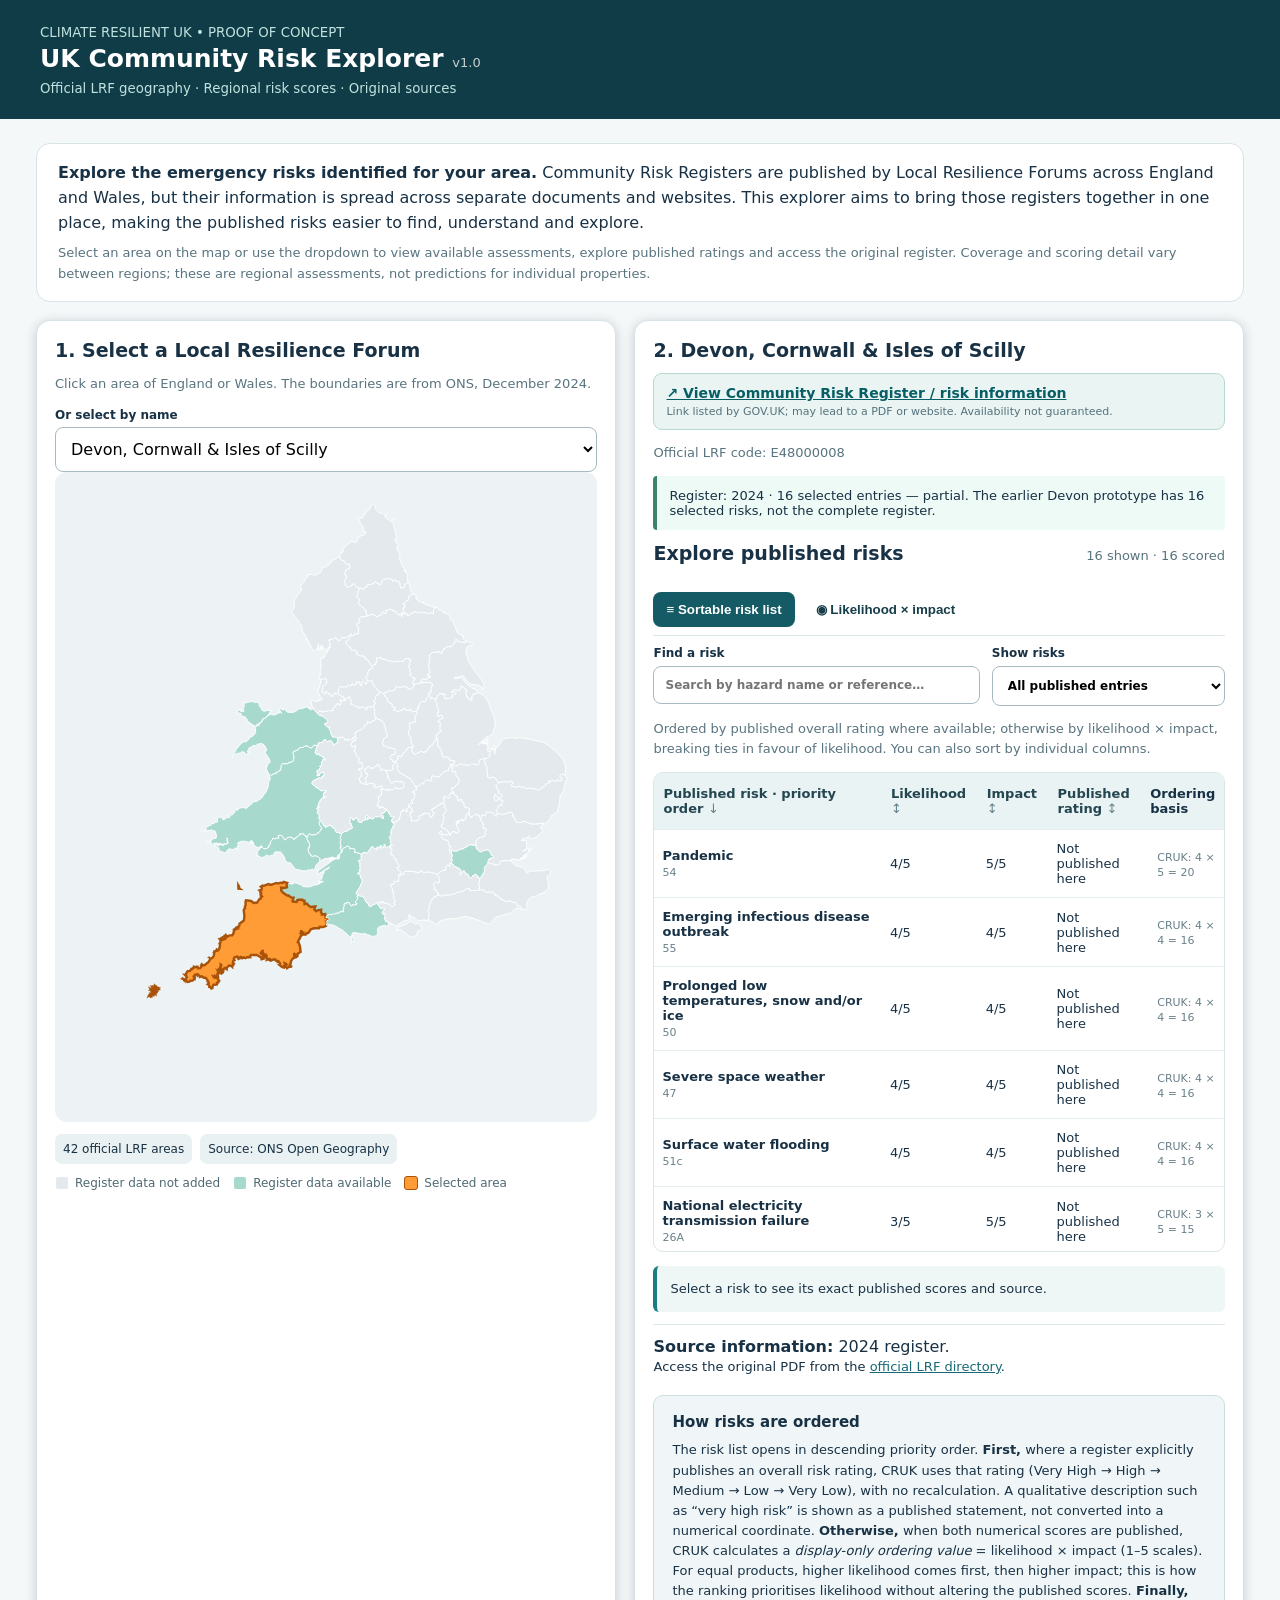
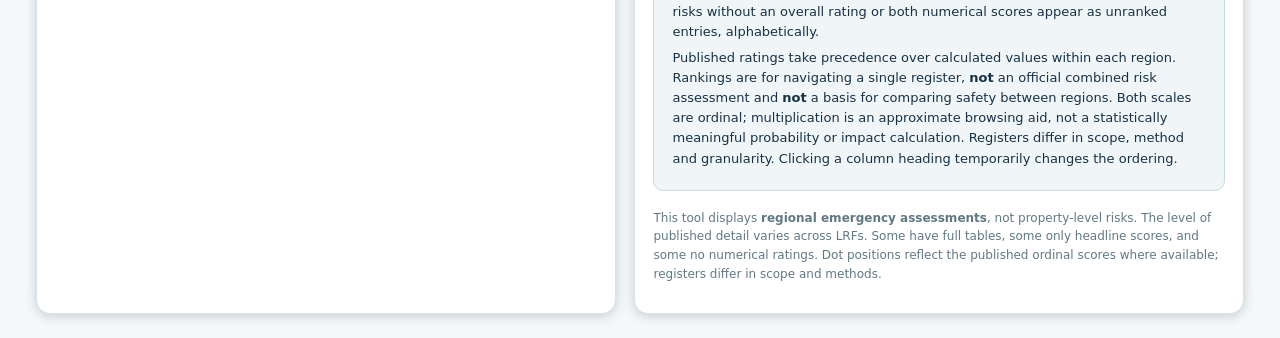
==== index.html @ bd17bd57 "Add files via upload" ====
<!DOCTYPE html><html lang="en"><head><meta charset="utf-8"/><meta name="viewport" content="width=device-width,initial-scale=1"/><title>CRUK | UK Community Risk Explorer</title><style>
:root{font-family:system-ui,-apple-system,Segoe UI,Arial,sans-serif;color:#183145;background:#f5f8f9}*{box-sizing:border-box}body{margin:0}header{background:#103c48;color:white;padding:22px max(20px,calc((100vw - 1200px)/2))}header small{color:#bfe2df}h1{font-size:25px;margin:3px 0 5px}h2{font-size:19px;margin:0 0 12px}p{line-height:1.55}main{max-width:1240px;margin:24px auto;padding:0 16px}.layout{display:grid;grid-template-columns:minmax(320px,1fr) minmax(340px,1.05fr);gap:18px}.card{background:white;border:1px solid #d8e3e7;border-radius:14px;padding:18px;box-shadow:0 2px 12px #1233}.muted{color:#59747f;font-size:13px}.mapwrap{background:#edf3f5;border-radius:12px;overflow:hidden;position:relative}#map{width:100%;height:650px;display:block}.region{fill:#e3e9ec;stroke:#fff;stroke-width:0.9;cursor:pointer;vector-effect:non-scaling-stroke}.region.has-data{fill:#a8d9cd}.region:hover{fill:#8fa9b2}.region.has-data:hover{fill:#70bdae}.region.active,.region.has-data.active{fill:#ff9c35;stroke:#a85309;stroke-width:2.4}#tip{position:absolute;pointer-events:none;display:none;background:#113c48;color:#fff;padding:7px 10px;border-radius:7px;font-size:12px;max-width:220px}.notice{border-left:4px solid #dca35a;background:#fff8ec;padding:12px;margin:12px 0;border-radius:4px;font-size:13px}.good{border-left-color:#39846b;background:#eefaf5}label{display:block;font-size:12px;font-weight:700;margin:14px 0 5px}select,input{width:100%;padding:11px;border:1px solid #a8bac1;border-radius:8px;background:white;font:inherit}button{border:1px solid #91aab2;background:#f2f7f8;color:#173e48;border-radius:7px;padding:8px 11px;cursor:pointer}button:hover{background:#e1eded}.matrix{display:grid;grid-template-columns:20px repeat(5,1fr);gap:4px;margin:16px 0}.cell{height:48px;border:1px solid #eee;border-radius:5px;font-weight:700}.axis{text-align:center;align-self:center;font-size:12px;color:#6d7f86}.risklist{max-height:250px;overflow:auto;border:1px solid #dbe5e8;border-radius:8px}.risk{padding:9px 11px;border-bottom:1px solid #eef2f3;cursor:pointer;font-size:13px}.risk:hover,.risk.selected{background:#eaf5f3}.risk span{float:right;color:#617983}.pill{display:inline-block;background:#e2eceb;padding:5px 8px;border-radius:12px;font-size:11px}.foot{margin-top:18px;font-size:12px;color:#617983}.links a{color:#176977;overflow-wrap:anywhere}.stats{display:flex;gap:8px;flex-wrap:wrap;margin:12px 0}.stats span{background:#e9f1f2;padding:8px;border-radius:7px;font-size:12px}@media(max-width:800px){.layout{grid-template-columns:1fr}#map{height:500px}} .risk small{display:block;color:#6b7f86;margin-top:3px}.sourcewarn{color:#6f4e17}.tabmsg{font-size:13px;line-height:1.5}.smalllink{font-size:13px} .sourcebox{margin-top:12px;border-top:1px solid #dde7ea;padding-top:12px}.register-link{padding:11px 12px;margin:10px 0;background:#eaf5f3;border:1px solid #b7d8d1;border-radius:9px;font-size:14px}.register-link a{font-weight:750;color:#075e64;overflow-wrap:anywhere}.register-link small{display:block;color:#55717c;margin-top:4px;font-size:11px}.matrix-frame{display:flex;gap:7px;align-items:stretch}.matrix-inner{flex:1;min-width:0}.matrix-inner .matrix{margin:5px 0 0}.y-axis-label{writing-mode:vertical-rl;transform:rotate(180deg);display:flex;align-items:center;justify-content:center;gap:8px;font-size:14px;font-weight:800;color:#155768;letter-spacing:.1px}.x-axis-label{text-align:center;font-size:15px;font-weight:800;color:#155768;margin:12px 0 19px}.x-axis-label span{margin-right:6px}@media(max-width:460px){.y-axis-label{font-size:12px}.x-axis-label{font-size:13px}.matrix{gap:3px}.cell{height:41px}} 
/* v0.5: plain-English, direct labelled dot plot */
.scatter{display:grid;grid-template-columns:26px repeat(5,minmax(0,1fr));gap:0;margin:16px 0 3px;overflow:visible}
.scatter-y{color:#546b75;font-size:13px;font-weight:750;text-align:center;border-bottom:1px solid #e0e9ed;display:flex;align-items:flex-start;justify-content:center;padding-top:9px}
.scatter-cell{border-bottom:1px solid #e0e9ed;border-left:1px dashed #d8e3e6;padding:8px 6px;min-height:62px;min-width:0}
.scatter-point{border:0;padding:4px 3px;background:transparent!important;display:flex;align-items:flex-start;text-align:left;gap:5px;cursor:pointer;width:100%;color:#203943;border-radius:4px;font-size:11px;line-height:1.25;overflow-wrap:anywhere}
.scatter-point:hover,.scatter-point.selected{background:#dff1ee!important;color:#0c5858}
.scatter-dot{background:#087c82;flex:0 0 8px;width:8px;height:8px;border-radius:50%;margin-top:3px}
.scatter-point span:last-child{min-width:0}
.scatter-x{font-weight:700;font-size:12px;text-align:center;padding-top:10px;color:#546b75}
.scatter-note{font-size:12px;color:#59747f;margin:7px 0 13px}
@media(max-width:650px){.scatter-cell{padding:5px 2px}.scatter-point{font-size:9px;gap:3px}.scatter-dot{flex-basis:6px;width:6px;height:6px}.scatter{grid-template-columns:18px repeat(5,minmax(0,1fr))}}

/* v0.6: clear list and grouped exact-coordinate scatter */
.risk-heading{display:flex;justify-content:space-between;gap:10px;align-items:baseline;flex-wrap:wrap}
.view-tabs{display:flex;gap:8px;margin:16px 0 10px;border-bottom:1px solid #dbe5e8;padding-bottom:8px}.view-tab{border:0;background:transparent;font-weight:700;border-radius:8px;padding:10px 13px}.view-tab.active{background:#145b66;color:white}.view-tab:focus-visible,.risk-table button:focus-visible,.cluster-item:focus-visible{outline:3px solid #e59e52;outline-offset:2px}
.filterbar{display:grid;grid-template-columns:1.4fr 1fr;gap:12px;margin-bottom:12px}.filterbar label{margin:0}.filterbar input,.filterbar select{margin-top:6px}
.tablewrap{border:1px solid #dbe5e8;border-radius:10px;max-height:480px;overflow:auto}.risk-table{width:100%;border-collapse:collapse;font-size:13px}.risk-table th{position:sticky;top:0;background:#eaf3f4;z-index:2;text-align:left}.risk-table th button{background:none;border:0;font:inherit;font-weight:750;text-align:left;width:100%;padding:12px 8px;color:#234650}.risk-table td{border-top:1px solid #e6edef;padding:11px 8px;vertical-align:middle}.risk-table tr{cursor:pointer}.risk-table tbody tr:hover,.risk-table tbody tr.selected{background:#e6f4f0}.risk-table td:first-child{font-weight:650;min-width:190px}.sortarrow{font-weight:normal;color:#66838b}.tiny{font-size:11px;color:#698089;font-weight:normal;margin-top:3px}.emptyview{padding:24px;color:#59747f}
.plot-layout{display:grid;grid-template-columns:minmax(0,1.35fr) minmax(170px,1fr);gap:15px;align-items:start}.plot-shell{border:1px solid #e2eaed;border-radius:12px;padding:10px 8px 12px;min-width:0}.plot-y{font-size:13px;font-weight:800;padding-left:7px}.plot-x{text-align:center;font-size:13px;font-weight:800}.plot-shell svg{display:block;width:100%;height:auto;max-height:440px}.plot-side{border:1px solid #dce8eb;border-radius:10px;padding:12px;background:#f7fafb;min-height:160px}.plot-side h3{font-size:15px;margin:0 0 6px}.cluster-list{display:flex;flex-direction:column;gap:5px;max-height:350px;overflow:auto}.cluster-item{background:white;text-align:left;border:1px solid #d9e6e9;padding:9px;border-radius:7px;font-size:12px}.cluster-item.selected{border:2px solid #138178;background:#e4f3ed}.plot-marker{cursor:pointer}.plot-marker circle{fill:#176e81;stroke:white;stroke-width:2}.plot-marker:hover circle,.plot-marker.selected circle{fill:#c37435;stroke:#173c48;stroke-width:3}.plot-marker text{pointer-events:none;fill:white;font-size:12px;font-weight:800;text-anchor:middle;dominant-baseline:central}.detail-card{margin-top:14px;padding:13px;border-left:4px solid #1b7d81;background:#eef7f5;border-radius:6px;line-height:1.55;font-size:13px}.detail-card strong{font-size:15px}.detail-card .meta{color:#47666b;font-size:12px;margin-top:5px}
@media(max-width:760px){.plot-layout{grid-template-columns:1fr}.filterbar{grid-template-columns:1fr}.risk-table{font-size:12px}.risk-table td{padding:9px 5px}.risk-table th button{padding:9px 5px}.risk-table td:first-child{min-width:145px}}
.intro{background:white;border:1px solid #d8e3e7;border-radius:14px;padding:17px 21px;margin-bottom:18px}.intro p{margin:0 0 8px}.intro p:last-child{margin-bottom:0}.map-legend{display:flex;gap:13px;flex-wrap:wrap;margin-top:9px;font-size:12px;color:#4f6973}.map-legend span{display:inline-flex;align-items:center;gap:6px}.legend-chip{width:14px;height:14px;border:1px solid #fff;border-radius:3px;display:inline-block}.legend-chip.pending{background:#e3e9ec}.legend-chip.available{background:#a8d9cd}.legend-chip.chosen{background:#ff9c35;border-color:#a85309}.method-note{margin-top:20px;background:#f0f6f7;border:1px solid #cadcde;border-radius:10px;padding:15px 18px;font-size:13px;line-height:1.55}.method-note h3{margin:0 0 6px;font-size:15px}.method-note p{margin:6px 0}</style></head><body>
<header><small>CLIMATE RESILIENT UK • PROOF OF CONCEPT</small><h1>UK Community Risk Explorer <span style="font-size:13px;font-weight:400;opacity:.75">v1.0</span></h1><small>Official LRF geography · Regional risk scores · Original sources</small></header>
<main><section class="intro" aria-label="About this explorer"><p><strong>Explore the emergency risks identified for your area.</strong> Community Risk Registers are published by Local Resilience Forums across England and Wales, but their information is spread across separate documents and websites. This explorer aims to bring those registers together in one place, making the published risks easier to find, understand and explore.</p><p class="muted">Select an area on the map or use the dropdown to view available assessments, explore published ratings and access the original register. Coverage and scoring detail vary between regions; these are regional assessments, not predictions for individual properties.</p></section><div class="layout"><section class="card"><h2>1. Select a Local Resilience Forum</h2><p class="muted">Click an area of England or Wales. The boundaries are from ONS, December 2024.</p><label for="region">Or select by name</label><select id="region"></select><div class="mapwrap"><svg id="map" viewBox="0 0 600 880" role="img" aria-label="Interactive map of England and Wales Local Resilience Forum areas"></svg><div id="tip"></div></div><div class="stats"><span id="count"></span><span>Source: ONS Open Geography</span></div><div class="map-legend"><span><i class="legend-chip pending"></i>Register data not added</span><span><i class="legend-chip available"></i>Register data available</span><span><i class="legend-chip chosen"></i>Selected area</span></div></section><section class="card"><h2 id="name">2. Explore the risk register</h2><div id="registerLink" class="register-link"></div><p id="code" class="muted"></p><div id="notice" class="notice"></div><div id="riskArea">
<div class="risk-heading"><h2>Explore published risks</h2><div id="summary" class="muted"></div></div>
<div class="view-tabs" role="tablist" aria-label="Choose risk view"><button id="listTab" class="view-tab active" role="tab" aria-selected="true">≡ Sortable risk list</button><button id="plotTab" class="view-tab" role="tab" aria-selected="false">◉ Likelihood × impact</button></div>
<div class="filterbar"><label for="riskSearch">Find a risk<input id="riskSearch" type="search" placeholder="Search by hazard name or reference…"></label><label for="riskFilter">Show risks<select id="riskFilter"><option value="all">All published entries</option><option value="scored">Numerically scored only</option><option value="unscored">Not numerically scored</option></select></label></div>
<div id="listView" role="tabpanel"><p class="muted">Ordered by published overall rating where available; otherwise by likelihood × impact, breaking ties in favour of likelihood. You can also sort by individual columns.</p><div class="tablewrap"><table class="risk-table"><thead><tr><th><button data-sort="priority">Published risk · priority order <span class="sortarrow">↕</span></button></th><th><button data-sort="likelihood">Likelihood <span class="sortarrow">↕</span></button></th><th><button data-sort="impact">Impact <span class="sortarrow">↕</span></button></th><th><button data-sort="rating">Published rating <span class="sortarrow">↕</span></button></th><th>Ordering basis</th></tr></thead><tbody id="riskRows"></tbody></table></div></div>
<div id="plotView" role="tabpanel" hidden><p class="muted">Each marker sits on its <strong>published</strong> likelihood and impact coordinates. A number inside a marker means several risks share the same scores. Click a marker to see their names.</p><div class="plot-layout"><div class="plot-shell"><div class="plot-y">↑ More impactful</div><svg id="riskPlot" viewBox="0 0 480 420" role="img" aria-label="Risk plot, likelihood increasing right and impact increasing up"></svg><div class="plot-x">More likely →</div></div><div class="plot-side"><h3 id="clusterTitle">Risks at this position</h3><p id="clusterHint" class="muted">Select a marker on the plot to see the risks scored at that position.</p><div id="clusterRisks" class="cluster-list"></div></div></div></div>
<div id="detail" class="detail-card" aria-live="polite">Select a risk to see its exact published scores and source.</div>
</div><div class="links" id="sources"></div><section class="method-note" aria-labelledby="rankmethod"><h3 id="rankmethod">How risks are ordered</h3><p>The risk list opens in descending priority order. <strong>First,</strong> where a register explicitly publishes an overall risk rating, CRUK uses that rating (Very High → High → Medium → Low → Very Low), with no recalculation. A qualitative description such as “very high risk” is shown as a published statement, not converted into a numerical coordinate. <strong>Otherwise,</strong> when both numerical scores are published, CRUK calculates a <em>display-only ordering value</em> = likelihood × impact (1–5 scales). For equal products, higher likelihood comes first, then higher impact; this is how the ranking prioritises likelihood without altering the published scores. <strong>Finally,</strong> risks without an overall rating or both numerical scores appear as unranked entries, alphabetically.</p><p>Published ratings take precedence over calculated values within each region. Rankings are for navigating a single register, <strong>not</strong> an official combined risk assessment and <strong>not</strong> a basis for comparing safety between regions. Both scales are ordinal; multiplication is an approximate browsing aid, not a statistically meaningful probability or impact calculation. Registers differ in scope, method and granularity. Clicking a column heading temporarily changes the ordering.</p></section>
<p class="foot">This tool displays <strong>regional emergency assessments</strong>, not property-level risks. The level of published detail varies across LRFs. Some have full tables, some only headline scores, and some no numerical ratings. Dot positions reflect the published ordinal scores where available; registers differ in scope and methods.</p></section></div></main>
<script>
const FEATURES=[{"code":"E48000001","name":"Avon & Somerset","geometry":{"type":"Polygon","coordinates":[[[-2.54081319713281,51.6823970962226],[-2.48964630141277,51.6639645095007],[-2.49067532485481,51.6448339830528],[-2.44298607534301,51.6524866246724],[-2.38577199595766,51.639815188173],[-2.40047490634886,51.6351434801944],[-2.38890966915367,51.6275403736507],[-2.39465737965729,51.5973688231193],[-2.36564150390742,51.603741118934],[-2.33106255956941,51.591602189699],[-2.29439006004352,51.5947958404814],[-2.28274577923905,51.5785165611065],[-2.26028641253826,51.5698801480534],[-2.26841140596192,51.5496955435553],[-2.25582265063991,51.5220733089034],[-2.32427608910811,51.4975166005356],[-2.29046578148789,51.4866510030916],[-2.29574294629382,51.458590038425],[-2.28509443323933,51.457884865453],[-2.29535024778849,51.4262523417697],[-2.27853647762857,51.415755839631],[-2.29080374096335,51.4057164977673],[-2.28191115864131,51.3972104102944],[-2.29670873229616,51.3948461922819],[-2.29026067263951,51.3725956710009],[-2.34433841756594,51.3455637219807],[-2.29794284572074,51.3431921414442],[-2.30024212303382,51.3323116100939],[-2.27493751796668,51.3250345839523],[-2.27195450640093,51.3142540530138],[-2.28513666260929,51.3094530998551],[-2.27682854944666,51.3040489298934],[-2.28068002440096,51.2934629269795],[-2.25349723752292,51.2898347400343],[-2.24534123488723,51.2538761361828],[-2.29846468216909,51.1753224433337],[-2.34586192692829,51.1333624818332],[-2.34453924740452,51.1246781592988],[-2.36493500475167,51.1178182373387],[-2.36086958335645,51.0990175000391],[-2.32586314227273,51.0796783386233],[-2.34998725978621,51.0688819930746],[-2.32963780552734,51.0421648172387],[-2.38175580426671,51.0019465152671],[-2.37692092962676,50.9907648121342],[-2.35489702801029,50.9908805150929],[-2.34391373777614,50.9847698058152],[-2.34455653686763,50.9788293020014],[-2.41492761933618,50.9605834373784],[-2.42799147535897,50.9713867566727],[-2.4471777663599,50.9678502218697],[-2.44286746193651,50.9596600849719],[-2.45620376827821,50.949343882166],[-2.49034524922401,50.972772405707],[-2.50234661127076,50.9938363577523],[-2.54743511832829,50.999541686375],[-2.54542343612897,50.9850805001359],[-2.55620702557173,50.9795351566586],[-2.5746303684989,50.9866936804358],[-2.6033871710982,50.9763444685398],[-2.59820027247584,50.9485744868514],[-2.61609375160151,50.9405812720219],[-2.60404000220076,50.9267247015292],[-2.62408763150089,50.9077491395875],[-2.60954134221856,50.8915262925642],[-2.61553187683303,50.8818991360322],[-2.66066607869173,50.8871431755986],[-2.71441140072303,50.8711611425103],[-2.71452438087078,50.8639393747871],[-2.75751174276903,50.8668891707782],[-2.79229423668103,50.8528182451434],[-2.81142509401011,50.8634098179933],[-2.82884896233592,50.8487386675088],[-2.88913318145445,50.8500325296582],[-2.94167534121695,50.8358905386756],[-2.9538802796115,50.820853802924],[-2.96982908150892,50.8341996682611],[-2.97363168996566,50.855759443923],[-3.03680608618723,50.851065172005],[-3.03263151653362,50.8616392382458],[-3.05498743545546,50.8744870090465],[-3.05258258350788,50.9086129121055],[-3.12634080218261,50.9017199603079],[-3.14794394647587,50.8917525785554],[-3.18797477023266,50.9103799323263],[-3.1664788965881,50.9477134835514],[-3.25483048358088,50.941845748744],[-3.29384739259865,50.9551387039269],[-3.3336699633033,50.9827882860689],[-3.37866358603564,50.9775085056912],[-3.38048774397398,51.0184858597692],[-3.41417405059937,51.0197027041855],[-3.42130388849576,51.0307781797596],[-3.50426136251134,51.030179275447],[-3.52045780685949,51.0258953360323],[-3.51888138570953,51.0147955189713],[-3.53504945700713,51.0033472644127],[-3.60962214804726,51.0079202015602],[-3.61470093632614,51.0155497343001],[-3.59447111942891,51.0551947230772],[-3.64670925190031,51.0580591620277],[-3.69246375831133,51.08056544087],[-3.71994749264963,51.0808206521958],[-3.80428873272582,51.1156852813333],[-3.83449124892582,51.1383810127642],[-3.83917542483951,51.1769230984561],[-3.78630346639544,51.171926921259],[-3.72498387980715,51.1795920620775],[-3.73320126956949,51.2227250747861],[-3.71972203598789,51.233743509389],[-3.62182430763038,51.2170707633745],[-3.57864427075926,51.2323633943483],[-3.54383838079767,51.2333562418986],[-3.46738809366673,51.2117920943782],[-3.45379309264636,51.216196894954],[-3.40481830413703,51.1877289794591],[-3.27971943785222,51.1835500764804],[-3.19795741870961,51.2046672524471],[-3.10742823464669,51.2150106427597],[-3.03680290807783,51.2451080971246],[-3.09750210682705,51.2288865500924],[-3.05969440902707,51.2487843632119],[-3.10563316083089,51.2436632676588],[-3.10327522296505,51.2450593894539],[-3.05475975480044,51.2500629465715],[-3.0272915462718,51.2503671909272],[-3.02924454007093,51.2511720734549],[-3.00508537807498,51.2423289532402],[-3.02924081922591,51.2533679364503],[-3.1031831142688,51.2515841055187],[-3.03932230114071,51.2823361297178],[-3.02742101087833,51.3230607736283],[-3.03932996105949,51.3300505733646],[-3.02174415595656,51.328968024117],[-2.99902002322006,51.3624601857529],[-2.99317739191461,51.3596287275375],[-2.98398522666185,51.388412392939],[-2.91476291930707,51.4008989796114],[-2.88797552203131,51.4278827043713],[-3.10743801850797,51.3416243988121],[-3.10362070536116,51.3385275130833],[-3.11533785081796,51.3396350995701],[-3.10744237479053,51.3416234584536],[-3.11782412623722,51.3750882193146],[-2.78142917611022,51.5252840625703],[-2.70194565517219,51.5228326058059],[-2.69132835021853,51.548233314131],[-2.6978650463396,51.5442248192566],[-2.70079010714599,51.5445445935708],[-2.70176124113914,51.5462741986011],[-2.67904486724478,51.5600256999628],[-2.70155936951297,51.5589447322069],[-2.69268694926718,51.5712262462978],[-2.70795152552104,51.5745818379779],[-2.6462333166135,51.6034450220278],[-2.6388912867391,51.61165922973],[-2.6458043672509,51.626378211896],[-2.61700915249418,51.6557299434116],[-2.57434611745968,51.6637451227568],[-2.54081319713281,51.6823970962226]]]}},{"code":"E48000002","name":"Bedfordshire","geometry":{"type":"Polygon","coordinates":[[[-0.519829880170178,52.3176925671775],[-0.433516070195017,52.3118751802154],[-0.435761112192004,52.2966568791838],[-0.421767439464139,52.2849474975919],[-0.375009968281875,52.2804693774587],[-0.372175068758848,52.2734998522037],[-0.382341197020937,52.27112565563],[-0.374375681124288,52.232998287561],[-0.341010840873401,52.2306474928648],[-0.34346885979841,52.2418744200723],[-0.334493652011644,52.2429205803286],[-0.285693744441477,52.2374014679925],[-0.299513767510345,52.2203297847354],[-0.296267726158592,52.2104823923657],[-0.261845188172905,52.2098669202172],[-0.240723002820836,52.1901931428209],[-0.26069408798734,52.1764014209368],[-0.2166619212819,52.1587665247063],[-0.234804043652189,52.1447267573934],[-0.150513430770291,52.1436194899275],[-0.14398550393289,52.1177420599242],[-0.149536762596395,52.0898727662568],[-0.172540383850461,52.0602232672104],[-0.194982619305265,52.0624150804419],[-0.219493434451981,52.0367412582338],[-0.201256006066088,52.0098246876381],[-0.244078670645728,51.9990232883888],[-0.260255094968933,51.9797048186911],[-0.27390055373757,51.9812095337396],[-0.283893437171196,52.001820266222],[-0.30000417064842,52.0007554989309],[-0.295329609453011,51.9954098905604],[-0.312233444953791,51.9819325790177],[-0.3672962650547,51.9837494445709],[-0.349162310385306,51.963740784877],[-0.372777416440104,51.9479757190704],[-0.382912026325528,51.9514137075356],[-0.380686423367772,51.9794323172539],[-0.399439484751453,51.9676713987573],[-0.405647618919527,51.9324661762243],[-0.388620718878982,51.9250970917446],[-0.377489882291102,51.8984330955628],[-0.349836724804763,51.8786756726462],[-0.355215468925776,51.8672554150783],[-0.342038350095036,51.8466408946785],[-0.363307665681262,51.8421047405047],[-0.374054814725538,51.8291946889715],[-0.421500810100557,51.8502052251338],[-0.469683314908622,51.855898434419],[-0.47829846763004,51.8531365016758],[-0.471195676810699,51.8454678688016],[-0.501818268966651,51.8367948216486],[-0.511192917001904,51.82589360945],[-0.502282758285977,51.8154586931751],[-0.519728847877412,51.8050953611133],[-0.543179757873722,51.8154635163196],[-0.553613859712542,51.8267529272763],[-0.537619262375032,51.8314728021354],[-0.583563578497735,51.8703238397593],[-0.702156753865155,51.9091191125534],[-0.682288535826066,51.9427627094442],[-0.670493797974003,51.9436203485085],[-0.672076196587977,51.9559102664276],[-0.645680806107934,51.9722283103994],[-0.661689665376442,51.9997363844313],[-0.643460193916601,52.0109005916404],[-0.650960161931678,52.0185469830642],[-0.640329250663556,52.0236607940192],[-0.643047384421451,52.0372494375455],[-0.66897597717708,52.0487168398621],[-0.591810331121503,52.110691887186],[-0.607249381411581,52.1338687508704],[-0.635451654776416,52.1392536199736],[-0.640765866741152,52.1528176271751],[-0.630687617590423,52.1550241210245],[-0.627446652788111,52.1815454674071],[-0.668756729853352,52.1975137294927],[-0.63733162156624,52.2273176308065],[-0.653655470981071,52.2682893062583],[-0.603337324956545,52.2788024372895],[-0.565693055132987,52.2534682255308],[-0.541971909036615,52.2560727476437],[-0.531190184929433,52.2704024294568],[-0.541969414284238,52.289942445996],[-0.514051195755829,52.3146970752555],[-0.519829880170178,52.3176925671775]]]}},{"code":"E48000003","name":"Cambridgeshire and Peterborough","geometry":{"type":"Polygon","coordinates":[[[0.171626068420179,52.7380317015671],[0.153570700388405,52.6822231824815],[0.184716621631441,52.6778946654604],[0.18384177886579,52.6556620728782],[0.16992534130976,52.6504354929245],[0.219064834307513,52.6219805201084],[0.191599589117174,52.6015168565558],[0.199622325583486,52.5826580161236],[0.218426481022836,52.572443064814],[0.205699690782256,52.5656622957583],[0.217230675310393,52.5604815443468],[0.204732303268133,52.5546669960533],[0.214613318400706,52.549117801569],[0.203827914065556,52.5454044268561],[0.213130504296682,52.5381577137314],[0.205847680791922,52.5338580244069],[0.230591211600485,52.527909943084],[0.206123341125585,52.5196351206314],[0.246007354494561,52.4999383321961],[0.309360655162502,52.5136222727616],[0.367062169051718,52.5011737846265],[0.380706411169306,52.4795394578116],[0.428529094955595,52.4546526137199],[0.425313414692045,52.4303272432038],[0.374777423612123,52.4097288643797],[0.407617046340143,52.3615737969334],[0.442570138660837,52.3488134391469],[0.424188661743469,52.3292291294186],[0.431376631558306,52.315825429636],[0.457617975720841,52.3162509313309],[0.504739187687191,52.2861912061766],[0.498852649660747,52.2730145394587],[0.424198050649824,52.2558764310225],[0.382723057789948,52.2932662503857],[0.358892384018672,52.2975239008586],[0.355241041288966,52.2793362539126],[0.339943777893116,52.2677478531284],[0.360955086815676,52.2493481618905],[0.342684099441605,52.2423433452495],[0.371248919207141,52.2265901694376],[0.421335031399158,52.2396913201039],[0.414517804147287,52.2478611370065],[0.42696480396438,52.2536027671157],[0.481765520426287,52.2323758975213],[0.494890700539826,52.2392880539741],[0.514484042486228,52.2267794075271],[0.51282087575082,52.2136889306465],[0.503017555584938,52.2070304979567],[0.491332842084376,52.1651020314098],[0.452244935675451,52.1732020216015],[0.435915802809098,52.1594950929118],[0.417276418385201,52.1593066833021],[0.417486382150141,52.1331624284228],[0.389589786598814,52.1174705808696],[0.381803808187178,52.1027012934274],[0.394996785207166,52.0959681287178],[0.39085001303949,52.088483190029],[0.407102699339556,52.0707667510309],[0.379612827815692,52.0495627138227],[0.389478577566955,52.0363397339354],[0.345932855516239,52.0497014236188],[0.32467398462829,52.0727832865237],[0.286431681080009,52.0902499148384],[0.251623252757855,52.076770953667],[0.235208003627414,52.0890000494769],[0.203459400262098,52.0926741544765],[0.183194362384494,52.0731834544936],[0.189922071971941,52.0602013954013],[0.166396143400974,52.0481907792676],[0.128135198304803,52.0473225707854],[0.119077515908339,52.0599625867341],[0.105736213487718,52.060261106198],[0.080037791251046,52.0079215659635],[0.059364197126084,52.0140865355141],[0.040306384829794,52.053327290887],[0.003499048112275,52.0499159967257],[-0.019635196010369,52.0635862665359],[-0.126567501937775,52.02092187507],[-0.122338660710822,52.0296361145245],[-0.133729866748337,52.0462328518227],[-0.155223698265626,52.053295621298],[-0.144462739636375,52.1382217991082],[-0.234804043652189,52.1447267573934],[-0.2166619212819,52.1587665247063],[-0.26069408798734,52.1764014209368],[-0.240723002820836,52.1901931428209],[-0.261845188172905,52.2098669202172],[-0.296267726158592,52.2104823923657],[-0.299513767510345,52.2203297847354],[-0.285693744441477,52.2374014679925],[-0.334493652011644,52.2429205803286],[-0.34346885979841,52.2418744200723],[-0.341010840873401,52.2306474928648],[-0.374375681124288,52.232998287561],[-0.382341197020937,52.27112565563],[-0.372175068758848,52.2734998522037],[-0.375009968281875,52.2804693774587],[-0.421767439464139,52.2849474975919],[-0.435761112192004,52.2966568791838],[-0.436088655177378,52.3144708450816],[-0.465365756545097,52.3229532803249],[-0.466656737619639,52.3389275754879],[-0.483264192761938,52.3409032965452],[-0.477682425550585,52.3489199908052],[-0.498699838187518,52.3600958379159],[-0.488518815845791,52.3740235410232],[-0.494196332856475,52.3812033043001],[-0.443761325863617,52.3838572260705],[-0.415936175780047,52.4038048871222],[-0.417072832141305,52.4115991100394],[-0.362408041008102,52.4335312771171],[-0.371864735205449,52.4370595626874],[-0.341590492473876,52.4669426264393],[-0.359404306001708,52.4898300882408],[-0.354345203263394,52.506495071408],[-0.413602640818525,52.5256796127912],[-0.401283297186851,52.5386846816118],[-0.419593787330186,52.5589619541331],[-0.407290921113568,52.5640548539069],[-0.415381402678347,52.5787426388379],[-0.478814868225147,52.5736451461549],[-0.497651443767072,52.5868509757882],[-0.470961263649924,52.6179533103126],[-0.494688679013636,52.6402652600307],[-0.452832300952799,52.6542749147338],[-0.405694618313302,52.6480559470603],[-0.350076984266874,52.6616700383308],[-0.334985138827247,52.6748706346723],[-0.289240338532188,52.670276187598],[-0.260628419607621,52.6514134400108],[-0.206037616936727,52.6680733115502],[-0.192867813968712,52.6524385101436],[-0.180020104975691,52.6605611576378],[-0.14106199482318,52.6515074238731],[-0.102195958212229,52.6722061944761],[-0.087752503198597,52.6667860917744],[-0.063713814376574,52.6752330937121],[-0.031270683265058,52.6615327430761],[0.02105944954544,52.6647842476065],[0.048848482208305,52.6817708037533],[0.044149475987283,52.7143823487219],[0.063361872198951,52.7272720725937],[0.08901169539881,52.7236301650923],[0.132975309366633,52.7393044762982],[0.171626068420179,52.7380317015671]]]}},{"code":"E48000004","name":"Cheshire","geometry":{"type":"Polygon","coordinates":[[[-2.49407063634106,53.4801046441562],[-2.47820982725998,53.443485553908],[-2.44899434632428,53.4228751202574],[-2.47804769508193,53.3957042390285],[-2.41870475059561,53.3863118648762],[-2.36950668874988,53.3636135851273],[-2.33317913259163,53.3655787714212],[-2.2970879795132,53.3487171140861],[-2.30135901104771,53.3401206194559],[-2.25644728585402,53.3606768403736],[-2.22222420349714,53.3597812523082],[-2.18543826739703,53.3526515823381],[-2.18097727745663,53.3440438002352],[-2.19416286501527,53.3386504401553],[-2.16071094860953,53.3272003469789],[-2.14409931007101,53.3428710065711],[-2.15119059702052,53.3481331344542],[-2.138196731806,53.3568913113947],[-2.13902531020559,53.3673170106985],[-2.06823913874582,53.357363732235],[-2.04056362489501,53.3740877654935],[-2.00906756687152,53.3620174569885],[-2.00465983481896,53.3460096593325],[-2.01364994432454,53.3324201557635],[-2.00155104700482,53.3189218118205],[-2.0094248420728,53.2606147227429],[-1.97499351091041,53.2284202717473],[-1.99024867768893,53.223022290227],[-1.98708474891824,53.2119707688459],[-2.00025747033928,53.1937373238015],[-2.04610965363786,53.1927771374014],[-2.0701421980774,53.171672226677],[-2.11186950066067,53.1686364884112],[-2.1403630699576,53.1838497783136],[-2.14142291774514,53.156612488773],[-2.15554543171792,53.1596534942826],[-2.24643157183402,53.0903076293465],[-2.29337580822217,53.0783263863886],[-2.31805569446669,53.0814075166978],[-2.34758567133388,53.0561702915254],[-2.38148099775442,53.0524751031714],[-2.38422739107302,53.0261675763594],[-2.37042155075988,53.0145296481573],[-2.38304468514478,53.0077867854542],[-2.38094934526535,52.9981615398105],[-2.43676051035908,52.9862560826448],[-2.43466847192472,52.9695572514768],[-2.48113332913399,52.9588365842155],[-2.52136030854293,52.974341819955],[-2.53189371702813,52.9472629922317],[-2.56126288258472,52.9649521042076],[-2.5865066357406,52.9554244613863],[-2.59769347128031,52.9630059890586],[-2.59488906784906,52.9796071465965],[-2.63265093996284,52.9966707862961],[-2.67466228547344,52.9856628094808],[-2.69929243706707,52.9954387977652],[-2.72557029302166,52.9829301010097],[-2.76827535224616,52.9948605032859],[-2.80331096693005,52.9895941835749],[-2.83599558996295,52.9971501459187],[-2.84406201373811,53.0176683661674],[-2.86104429459502,53.0228486540914],[-2.85571506741516,53.0372559033468],[-2.87011791101549,53.045360592318],[-2.85924038438122,53.0542555269905],[-2.87255483685911,53.0586155388117],[-2.86147506310468,53.060660399278],[-2.88164358493242,53.0743920830987],[-2.87572225442175,53.081522027628],[-2.90207396485116,53.0920394240974],[-2.88109940909981,53.1216037174963],[-2.90339163799315,53.1117975323344],[-2.94367033475339,53.1216257321628],[-2.9950230554338,53.1540239595831],[-2.92783850918185,53.1714114098192],[-2.92229929317117,53.1892926708204],[-2.9983782407184,53.2358586433666],[-3.0360241317657,53.2518049826441],[-3.08603516436338,53.256801009257],[-3.1282775470863,53.2863771106686],[-3.07416551138978,53.3163809024329],[-3.02613955180197,53.2977486576795],[-2.99273779101907,53.3071087574472],[-2.9317023798692,53.3060361408152],[-2.91011050478695,53.3239098457064],[-2.8709746217501,53.3115901607506],[-2.81814252585158,53.3188338872354],[-2.83233934882774,53.3372862543451],[-2.81873167222311,53.3398033323074],[-2.80906433171471,53.3550813794938],[-2.78730169890451,53.3562903945768],[-2.77667109006624,53.3810587123559],[-2.75765407352424,53.3807378692108],[-2.74492655503538,53.4023623781117],[-2.71522678914772,53.399034898825],[-2.70504209247834,53.3867457537127],[-2.67631721273559,53.387619364298],[-2.66685618525226,53.4162639464065],[-2.67231979392623,53.4220246987342],[-2.66354743080939,53.4288288118333],[-2.67526772503103,53.4329653036686],[-2.66851362188863,53.4409070508911],[-2.68207563750069,53.4389014086756],[-2.67718842620519,53.4527798648721],[-2.62746241529418,53.4344126014984],[-2.59623052707265,53.4426662920949],[-2.59868492292473,53.4504137668611],[-2.58505154948091,53.4397634851297],[-2.57032006670683,53.4585336791558],[-2.54908962869768,53.4615115557556],[-2.55263854410147,53.4678134060186],[-2.49407063634106,53.4801046441562]]]}},{"code":"E48000005","name":"Cleveland","geometry":{"type":"Polygon","coordinates":[[[-1.30548116551703,54.7175635258295],[-1.23887005002762,54.7243350502071],[-1.17738960863856,54.70118424918],[-1.17384610059615,54.6918692735354],[-1.19823395012302,54.6851286795091],[-1.18037354429726,54.6596606551205],[-1.10462585549405,54.6270545731344],[-1.04189130683176,54.6207035432443],[-1.05308892053955,54.6190813075481],[-1.0413066293692,54.6196045645787],[-1.05002519270932,54.6183383695025],[-1.01807560216315,54.6003730122114],[-0.960224847646222,54.5865692098648],[-0.927166531729352,54.588726711243],[-0.894513701428117,54.5721280503679],[-0.788312066430826,54.5608033069637],[-0.827081463556422,54.5485187051945],[-0.847965674639281,54.5308296122326],[-0.848530740694743,54.4879729367657],[-0.880825023321814,54.4970468603547],[-0.952589374508347,54.4880153423264],[-1.00340105305077,54.5030120993885],[-1.0368514550928,54.4940440596311],[-1.09473696863192,54.506695609022],[-1.11848820769395,54.4981930688268],[-1.22761202904205,54.5119964075332],[-1.25667466779605,54.5011079127846],[-1.25740307371,54.4873218291368],[-1.28109315435744,54.490567247829],[-1.30043052365099,54.4758220047871],[-1.3436289617262,54.4641554121316],[-1.34491503450455,54.4724080083617],[-1.36441713758622,54.465952408782],[-1.37256157635986,54.4723074609222],[-1.37028676646408,54.4861106321538],[-1.38101055095849,54.4940289306676],[-1.39505004776972,54.4856799721371],[-1.4070888004288,54.4935296381495],[-1.41190134376405,54.477360096855],[-1.43253951217537,54.4796533974599],[-1.42658318666795,54.4847793982714],[-1.43634997895006,54.4909913819233],[-1.42148546431813,54.5196376084032],[-1.44960745554185,54.5329679195821],[-1.44675561644352,54.5556683504143],[-1.41134632042076,54.5648192965007],[-1.41680788337626,54.5758295926273],[-1.40729171028139,54.5937284125877],[-1.42332719850805,54.603126865251],[-1.43820084646603,54.5949576081164],[-1.45221891037899,54.6087652384165],[-1.41222601525436,54.6169619456956],[-1.38827125280429,54.6316031240965],[-1.38376395297565,54.6462430013827],[-1.34125422761501,54.6502118977565],[-1.34787134473742,54.6624292314929],[-1.33094416840882,54.6821617184272],[-1.34453719886964,54.6911216644268],[-1.31936389932285,54.6912974487955],[-1.30132484271011,54.7080916518783],[-1.30548116551703,54.7175635258295]]]}},{"code":"E48000006","name":"Cumbria","geometry":{"type":"Polygon","coordinates":[[[-2.68978916257996,55.1889832482806],[-2.67455532373979,55.1758914662266],[-2.68325394634211,55.1666304918511],[-2.67732441001798,55.1554875877371],[-2.65693941785208,55.1361318302789],[-2.59890282488408,55.1245757158745],[-2.59353940991365,55.1050960585006],[-2.5684260078781,55.0962614131911],[-2.56213639511458,55.083462169153],[-2.50257438882916,55.090758675394],[-2.48608636846352,55.0824435683507],[-2.50123425186352,55.0752248138669],[-2.49219989938917,55.0681537133761],[-2.503984940725,55.0624298936516],[-2.48304985288842,55.0400190758404],[-2.57285163622922,55.0163983325548],[-2.5733107670136,54.9876377868719],[-2.60142928961523,54.9713401694156],[-2.56849154078611,54.9583618171016],[-2.56764946010163,54.9408560211738],[-2.54527258594749,54.9291719622267],[-2.56622128211943,54.9192380628219],[-2.57641404338101,54.8967171098062],[-2.60543022085515,54.8843823116013],[-2.57335234214531,54.8535461962825],[-2.58267104737595,54.8458667815631],[-2.57795180487073,54.8364543393984],[-2.5583066678318,54.8167246157662],[-2.5234414544492,54.8060451301282],[-2.42275637725897,54.842830254846],[-2.41165834715293,54.8564544832241],[-2.38973478575522,54.8319961362374],[-2.34842858236683,54.8070792752561],[-2.32708972597175,54.8051643674016],[-2.3084868101346,54.7735427971225],[-2.32247866430232,54.7639707182398],[-2.33230578332374,54.7319961446206],[-2.32574674351607,54.7266292296878],[-2.35574349125271,54.6976521785663],[-2.35176911416252,54.6859308500297],[-2.29287495116333,54.6638852911182],[-2.28797868797798,54.6504801032182],[-2.32493776754246,54.6316502361691],[-2.30451453732035,54.5961978451873],[-2.20948818801938,54.5517133723259],[-2.19753056810017,54.5327039650371],[-2.17239803091537,54.5324441152957],[-2.16150805462626,54.4650829481279],[-2.18931554536681,54.4489784731566],[-2.24953922329874,54.4519434353475],[-2.29286520125281,54.4393074909511],[-2.30814588994671,54.4197937715609],[-2.30544502560032,54.3970864171865],[-2.29170338915819,54.39062970169],[-2.2974404079712,54.3768987644415],[-2.36771223910638,54.356070614351],[-2.30984140863991,54.3243149774976],[-2.3230323098134,54.3110827863686],[-2.31719184100725,54.2871656647743],[-2.32589176655811,54.2796929160037],[-2.31549577489661,54.2700755422937],[-2.32564664212512,54.2414383475156],[-2.34805240648407,54.2378066814487],[-2.37232524199247,54.2482345937254],[-2.37302060410132,54.2400989034835],[-2.39677965225249,54.2393810797039],[-2.40362921886445,54.2255833600968],[-2.43542759127717,54.2228770156123],[-2.46086273483392,54.2267161351685],[-2.45958529173133,54.239568409589],[-2.55636317606459,54.1989433259721],[-2.60575255006299,54.1943538551579],[-2.63993581265475,54.2020329750248],[-2.67984171291155,54.1611857006918],[-2.73648907076834,54.1690242512004],[-2.7343869846531,54.1841109642591],[-2.79945920690788,54.1977052525261],[-2.83721686204006,54.1741723998253],[-2.87861456353443,54.1773717296239],[-2.87778729018568,54.1641478808998],[-2.90481321231686,54.1696423397426],[-2.88004873942743,54.1395857669161],[-2.87461275564104,54.1089421981795],[-2.89904251605772,54.0819730778797],[-2.95975600526029,54.0454813664936],[-2.97916747384119,54.0464661334621],[-2.97120878291039,54.0539187707855],[-3.01241832827571,54.0728934463093],[-3.0271820334221,54.1021388301453],[-3.03398319852047,54.0998381424351],[-3.02559195319202,54.0846591817836],[-3.03115614272707,54.0489341274432],[-3.03208256932041,54.0794850162665],[-3.04904801990998,54.0582659481255],[-3.05754736566457,54.060573221983],[-3.05703024953866,54.0762841504025],[-3.06243279051392,54.0535599732577],[-3.07040392184321,54.0605761945421],[-3.05568543350235,54.106355937065],[-3.09491651430928,54.0442893250524],[-3.10837149613612,54.0987272660911],[-3.10374314254201,54.1101350605702],[-3.08792508125046,54.112697010225],[-3.08664536095178,54.1131894375144],[-3.08534699914278,54.1147246128275],[-3.104285804874,54.1106963126759],[-3.1168146378002,54.0965234612153],[-3.11696990547142,54.0676212727259],[-3.12927315935078,54.05926877653],[-3.1230829465373,54.0733031062874],[-3.14564823700291,54.0514110262021],[-3.15277061874087,54.0585656476172],[-3.17921148019837,54.0406894929393],[-3.21510097028592,54.0429999865997],[-3.30520534902882,54.1494443556914],[-3.29676629376526,54.1476890082832],[-3.28910198561371,54.1486296942959],[-3.2882543831764,54.149191542512],[-3.28812684947923,54.1497681530427],[-3.31721513883523,54.1621157749421],[-3.31410480288767,54.1685694609585],[-3.33586553452745,54.1698849458787],[-3.33018463311004,54.1716286321331],[-3.32290079780404,54.1818726120802],[-3.32995126391994,54.1755706163346],[-3.34143035137017,54.2023582238913],[-3.42562379937896,54.283689351034],[-3.42449477977594,54.3111364963752],[-3.44315981998357,54.3427550874306],[-3.47951467524173,54.3687000570486],[-3.48744866555868,54.3911150887251],[-3.63989335753322,54.5118733683188],[-3.60801840683175,54.5307296250978],[-3.58107129366492,54.5728856913011],[-3.58384495108231,54.5913070392413],[-3.57316723829527,54.6130470148421],[-3.56668534881422,54.611814829004],[-3.56588804848588,54.6122226742689],[-3.57451283997487,54.6166460706582],[-3.58021670215415,54.6523575546915],[-3.51904760502136,54.6988951909183],[-3.50034589560672,54.7277949146244],[-3.44269128584124,54.7599735519036],[-3.44403025815897,54.8017922546158],[-3.46178042093792,54.8108535141743],[-3.4611527629751,54.8250479490508],[-3.36948100676701,54.893000342051],[-3.39038521861863,54.8783142975193],[-3.39234216278691,54.8909046994181],[-3.33421286269737,54.9153493471154],[-3.33460480250202,54.925978763753],[-3.30388796832239,54.9440836737234],[-3.3172156737364,54.9513055695772],[-3.33870621452084,54.9451599567828],[-3.31622333040065,54.9618557549463],[-3.14309549470148,54.9539006628848],[-3.1181485957924,54.9748666422797],[-3.09023053684726,54.9742585889375],[-3.04408382356934,54.9985567742981],[-3.04945669761314,55.0093950273282],[-3.02587564330566,55.0364866601826],[-3.05092854160806,55.0528035971603],[-2.95859356798911,55.0492945911909],[-2.93640742375778,55.0595859273082],[-2.93939843402862,55.0697148512829],[-2.89704669119711,55.0778720517467],[-2.87073547004113,55.1063400976324],[-2.84486932815568,55.1115859601499],[-2.84151929511982,55.1223224750629],[-2.82713261242893,55.1254348987093],[-2.83305590616224,55.1324505141119],[-2.82550257520544,55.1383140714092],[-2.7848482544576,55.1417914399875],[-2.70347661666498,55.1731731598941],[-2.68978916257996,55.1889832482806]]]}},{"code":"E48000007","name":"Derbyshire","geometry":{"type":"Polygon","coordinates":[[[-1.85953622346162,53.5336504885537],[-1.84182082823365,53.5199087793644],[-1.82715106039428,53.5235079165748],[-1.80077865319122,53.5113785283363],[-1.81039889127308,53.5063401484474],[-1.79603746177152,53.5026410925724],[-1.7983278066268,53.4786747405807],[-1.74532296726174,53.4621753952098],[-1.74972822931623,53.4391192589743],[-1.73976196210261,53.4209879155366],[-1.70853223310302,53.4173394733109],[-1.70496532088341,53.405055973056],[-1.65461081618027,53.3929530693962],[-1.66354854039897,53.3665951654561],[-1.59054795436381,53.3459209843409],[-1.61230306160512,53.3432186688852],[-1.63272698677736,53.320839212062],[-1.62812064882607,53.3162973130032],[-1.6092015844932,53.3226639601595],[-1.59900458569526,53.3113277863489],[-1.58490201019108,53.3215879514643],[-1.58053389587991,53.3117380883258],[-1.56173104513262,53.3159708920495],[-1.56172989361096,53.3064113168299],[-1.53714140318818,53.3047033884583],[-1.50213193956548,53.3175820754971],[-1.4679128327397,53.3171200548681],[-1.45522358182387,53.3218691402976],[-1.45988027916359,53.3306893682185],[-1.40874684512064,53.3419650577052],[-1.3865715460456,53.3349025063664],[-1.38673871273592,53.3176321345653],[-1.3377510519613,53.3158480511117],[-1.31229934658408,53.3341648261918],[-1.28858902654107,53.3262280540006],[-1.29498652790841,53.3145582412886],[-1.25429413883004,53.3017548273463],[-1.2032390468772,53.3042232396806],[-1.19974282859,53.3114401844765],[-1.17662092204204,53.3051235051824],[-1.17156289293514,53.2946379721113],[-1.1801170205129,53.2871347450317],[-1.1664875414478,53.2776553673573],[-1.18154150249029,53.270032062725],[-1.17468978885802,53.265164707801],[-1.20252032201365,53.2611600910403],[-1.21302650313245,53.247672495657],[-1.20204335247706,53.2355423008125],[-1.21107231174574,53.2157789523109],[-1.19532463912805,53.1870140798686],[-1.2404458498629,53.1786506129281],[-1.25467763454917,53.1647730583448],[-1.29074206518232,53.1714250570765],[-1.32345929438011,53.1623329247655],[-1.31495730665846,53.1358320130444],[-1.3217802282925,53.130650305486],[-1.30122055330986,53.1038246211678],[-1.30925140895617,53.096770173355],[-1.30256137178355,53.0885149319341],[-1.32967909804624,53.0823863698647],[-1.34442765908781,53.0655425426993],[-1.31919042076558,53.0102156746647],[-1.29467845913484,52.9869173328318],[-1.29250116524851,52.9555736766533],[-1.27784218514445,52.9357600000802],[-1.28579164040443,52.9259913801065],[-1.28176039520148,52.9102759772955],[-1.24521887306565,52.9023830421223],[-1.23922615180665,52.8808038188185],[-1.34546364255116,52.8672900665267],[-1.35108188150804,52.8533069017094],[-1.39435989220902,52.8367669733472],[-1.38792159927392,52.8329824860234],[-1.41770445879577,52.801615500287],[-1.4437142384702,52.8025984574813],[-1.4424918611222,52.7929016828563],[-1.46277863628329,52.7868634589919],[-1.45590921411606,52.7770824090656],[-1.46847185823686,52.7668909180276],[-1.49398372303295,52.7590473707603],[-1.50392793911634,52.7674946399102],[-1.55278704447237,52.763332951166],[-1.56249379915817,52.7505757975511],[-1.54461400055382,52.7317008299986],[-1.55007807843124,52.7203741775861],[-1.60088267499983,52.6975070283193],[-1.65506949752468,52.6987775907999],[-1.65660772699026,52.7217484720003],[-1.70375048971327,52.7299552218694],[-1.69228823806625,52.7441636366866],[-1.69693636679642,52.7529259577064],[-1.66653674723611,52.7847230313575],[-1.61112950153712,52.7814035599527],[-1.61434537917712,52.7882740466862],[-1.58887036628345,52.7998659854868],[-1.61053198352393,52.8163607915395],[-1.58538036585949,52.8315965572984],[-1.62676534855207,52.8544579273589],[-1.70449110661769,52.8667040363505],[-1.72539574083555,52.8596786608416],[-1.77711673567319,52.8837929773394],[-1.83292220958159,52.8870375644944],[-1.83313528923015,52.9017319024996],[-1.85657875821379,52.9233447097788],[-1.82858995111019,52.9478711706888],[-1.82856056786268,52.9751558814542],[-1.76256960898942,52.9996692919066],[-1.75774624134669,53.0169978818874],[-1.75977677847912,53.0387143500154],[-1.78469559133653,53.0499309616973],[-1.77565273133757,53.0593546407422],[-1.7855519527458,53.0631100451418],[-1.79423901989599,53.0883940561095],[-1.78305311075375,53.0931087307595],[-1.78368614765435,53.1029579088886],[-1.82141926984971,53.1357911772723],[-1.81257302728606,53.1543310410454],[-1.83719700723732,53.1757605741124],[-1.87404306112304,53.195383700146],[-1.95670722983203,53.2137476084528],[-1.96236461007117,53.2262417347362],[-1.98952152698908,53.2156351208882],[-1.97482743779671,53.2308201510558],[-2.0094248420728,53.2606147227429],[-2.00155104700482,53.3189218118205],[-2.01431920100564,53.3400585117504],[-2.00678505242821,53.3545721116505],[-2.0341277720432,53.367841110248],[-2.03377543264394,53.3755415688756],[-2.00464286724195,53.3863272765984],[-1.99232947055908,53.415193132135],[-2.02370962953136,53.4205517125975],[-2.02742937159529,53.4322460029655],[-2.00421605197447,53.4359217849539],[-2.00823485273611,53.4415492986129],[-1.98579237816046,53.4552267712585],[-1.98809249789132,53.4803320621605],[-1.97427777091406,53.4883844180113],[-1.97158630305122,53.5043419929946],[-1.92197284577495,53.5099546839903],[-1.91676643607638,53.5144957591151],[-1.92678065561025,53.5209487487883],[-1.91189086707738,53.5380331864411],[-1.85953622346162,53.5336504885537]]]}},{"code":"E48000008","name":"Devon, Cornwall & Isles of Scilly","geometry":{"type":"MultiPolygon","coordinates":[[[[-6.40053428489179,49.8652510891379],[-6.39890767757574,49.8648909917617],[-6.4006447419514,49.8648541046369],[-6.40053428489179,49.8652510891379]]],[[[-6.39763195755294,49.8667461045017],[-6.39832184395516,49.8659308399349],[-6.3990004399305,49.8663664578209],[-6.39763195755294,49.8667461045017]]],[[[-6.38632823847288,49.8674163505665],[-6.38622140787486,49.8665457469263],[-6.38647321219587,49.8673616340112],[-6.38632823847288,49.8674163505665]]],[[[-6.39383430310463,49.8684391735664],[-6.39225886282964,49.8671120443411],[-6.39285180803781,49.8668134643228],[-6.39383430310463,49.8684391735664]]],[[[-6.38926245887391,49.867045851902],[-6.38647195268033,49.8679323639942],[-6.38671735122981,49.86715702294],[-6.38926245887391,49.867045851902]]],[[[-6.40036212847812,49.868605882447],[-6.39759980339688,49.8673001936463],[-6.39828418683368,49.8666665165822],[-6.39890660011993,49.8666800229233],[-6.40036212847812,49.868605882447]]],[[[-6.4022814492305,49.8706544570207],[-6.40079852559242,49.8691220879302],[-6.40281043727827,49.8698999663838],[-6.4022814492305,49.8706544570207]]],[[[-6.40303327660339,49.8720896374176],[-6.40208850433301,49.8718090129719],[-6.4030395964191,49.8720138097171],[-6.40303327660339,49.8720896374176]]],[[[-6.40537867363637,49.8735533364555],[-6.40378267178786,49.8741638880461],[-6.40275573064304,49.8727906503971],[-6.40537867363637,49.8735533364555]]],[[[-6.37187878695964,49.8760373885659],[-6.36813262742709,49.8745089921722],[-6.36997510766455,49.8737246919729],[-6.37187878695964,49.8760373885659]]],[[[-6.41812330111364,49.878513737095],[-6.41618569053338,49.8785557473247],[-6.41901095937541,49.8774820012793],[-6.41812330111364,49.878513737095]]],[[[-6.41507154333617,49.879083186793],[-6.41219229770214,49.8807923862888],[-6.40960707057691,49.8784113842614],[-6.41507154333617,49.879083186793]]],[[[-6.36595304230478,49.887522083162],[-6.36531559267172,49.885940716232],[-6.36847229334882,49.8862473356126],[-6.36595304230478,49.887522083162]]],[[[-6.36976026319567,49.8877963838004],[-6.36771791989011,49.8895154198313],[-6.36743942970261,49.8892126935319],[-6.36976026319567,49.8877963838004]]],[[[-6.35113713055129,49.8988025649605],[-6.33458188917638,49.8988006706128],[-6.32537517018059,49.8926185185376],[-6.33789463672236,49.8931405045377],[-6.34128132762587,49.8822372495259],[-6.35469268478775,49.8903971534214],[-6.35113713055129,49.8988025649605]]],[[[-6.37838731531876,49.8951764911109],[-6.36944595959352,49.8978783658835],[-6.36532321799293,49.8926760159637],[-6.37838731531876,49.8951764911109]]],[[[-6.36628825941779,49.9303228048441],[-6.35862737446104,49.9319992478556],[-6.36113372464604,49.9301046405654],[-6.36628825941779,49.9303228048441]]],[[[-6.29858095989468,49.9375892693283],[-6.27636774780323,49.9287154162541],[-6.27989642705212,49.9128721731813],[-6.30232712774358,49.9113009701546],[-6.30304530137326,49.9028925356621],[-6.31353200551293,49.9131422722706],[-6.32654453598484,49.9096161875257],[-6.30963143047969,49.917657565621],[-6.31271948194434,49.9315727692354],[-6.29858095989468,49.9375892693283]]],[[[-6.38773427054841,49.9341754780563],[-6.38412479745728,49.9343998640637],[-6.38654829699996,49.9321138046606],[-6.38773427054841,49.9341754780563]]],[[[-6.35463172764732,49.9391200809175],[-6.3448591723224,49.9347247696425],[-6.34275199210036,49.930735433285],[-6.35900071978222,49.9298210925925],[-6.35463172764732,49.9391200809175]]],[[[-6.34953064630711,49.9392478794371],[-6.34599509861611,49.9393827460019],[-6.34549418211123,49.9387423369267],[-6.34953064630711,49.9392478794371]]],[[[-6.32765005362577,49.940164261774],[-6.32413973774487,49.9407903559026],[-6.32408509898382,49.9395911056373],[-6.32765005362577,49.940164261774]]],[[[-6.34487094086691,49.9381522285564],[-6.34389474311969,49.9366072361555],[-6.34026872570215,49.9323026761542],[-6.34368443508345,49.9338985424141],[-6.34487094086691,49.9381522285564]]],[[[-6.35191055029299,49.9418400554013],[-6.35249162910969,49.9407860406849],[-6.3532461744372,49.9411905444795],[-6.35191055029299,49.9418400554013]]],[[[-6.24803871723406,49.9461959311689],[-6.24466698131546,49.9446636418698],[-6.24866077680452,49.9455962361844],[-6.24803871723406,49.9461959311689]]],[[[-6.25869491910586,49.9459314025305],[-6.25748711581816,49.946684207251],[-6.25682344076805,49.9458568734387],[-6.25869491910586,49.9459314025305]]],[[[-6.27876193945352,49.9455319758645],[-6.27619975343292,49.9446628175097],[-6.2740741190429,49.9429191502889],[-6.27876193945352,49.9455319758645]]],[[[-6.26746468487981,49.9444205900125],[-6.2616920759867,49.9477364853661],[-6.26231397094253,49.9419999168719],[-6.26746468487981,49.9444205900125]]],[[[-6.38038161241752,49.9440148756106],[-6.37818105273367,49.9420886818283],[-6.38291990028715,49.9432393473922],[-6.38038161241752,49.9440148756106]]],[[[-6.37392667115611,49.9431144051209],[-6.37201243432812,49.9439151222722],[-6.37141628461816,49.9431856386298],[-6.37392667115611,49.9431144051209]]],[[[-6.38704325488511,49.9428503919436],[-6.38520637492639,49.9434781501774],[-6.38621528871723,49.9421745783906],[-6.38704325488511,49.9428503919436]]],[[[-6.25008972266142,49.9499069237577],[-6.24682334068325,49.9486230463959],[-6.25031215003993,49.9490653490224],[-6.25008972266142,49.9499069237577]]],[[[-6.27131007935895,49.9490440951632],[-6.26682891635322,49.9485738382251],[-6.26850607509016,49.9478508407674],[-6.27015715520885,49.9482841526132],[-6.27131007935895,49.9490440951632]]],[[[-6.24684993761293,49.9498891930488],[-6.24508600110211,49.9508742924031],[-6.24426763511907,49.9499629018908],[-6.24684993761293,49.9498891930488]]],[[[-6.394273095797,49.9475870666483],[-6.39094988367953,49.946541914144],[-6.3927004983819,49.945938754289],[-6.394273095797,49.9475870666483]]],[[[-6.36329503777269,49.9487628601205],[-6.36152393141232,49.9493478973506],[-6.36122258476298,49.9485449007456],[-6.36329503777269,49.9487628601205]]],[[[-6.346953379038,49.9495388988611],[-6.34538791208352,49.9485089281457],[-6.34652485848668,49.9482034763535],[-6.346953379038,49.9495388988611]]],[[[-6.26193035532045,49.955756313914],[-6.25509791450241,49.9513290117684],[-6.25095450298243,49.9500130495035],[-6.25771138271412,49.9500019901493],[-6.26193035532045,49.955756313914]]],[[[-6.25872397947064,49.9566172979295],[-6.25670356707378,49.9558415216305],[-6.25873689092557,49.9555762724794],[-6.25872397947064,49.9566172979295]]],[[[-6.27052129410787,49.9570385852312],[-6.2678025160984,49.9561954379796],[-6.27068934415196,49.9568416260529],[-6.27052129410787,49.9570385852312]]],[[[-6.30057529210955,49.9503497404238],[-6.29777956360599,49.9547286927967],[-6.29622642781602,49.9498071383285],[-6.30057529210955,49.9503497404238]]],[[[-6.3720259983102,49.9537025047471],[-6.36741514461027,49.9546378733949],[-6.36751291621208,49.9516596714665],[-6.3720259983102,49.9537025047471]]],[[[-6.29418806046087,49.9603854996551],[-6.29434399231849,49.9562171273601],[-6.29650935387984,49.9570473441224],[-6.29418806046087,49.9603854996551]]],[[[-6.31277589183921,49.9623239762385],[-6.31302506935361,49.9605285375725],[-6.31368896395274,49.9609082830649],[-6.31277589183921,49.9623239762385]]],[[[-6.31396245270615,49.9638209176694],[-6.31378684697344,49.9619756126029],[-6.31593830269744,49.9626514880762],[-6.31396245270615,49.9638209176694]]],[[[-6.32819204694723,49.9635418582526],[-6.32287546041361,49.9642145952127],[-6.32264342988189,49.9612866604997],[-6.32819204694723,49.9635418582526]]],[[[-6.35871373129484,49.9670891151719],[-6.34595529206655,49.9550216717346],[-6.36091465899893,49.9419106068397],[-6.35725946344414,49.9494593348389],[-6.36684916969657,49.9508663025173],[-6.35871373129484,49.9670891151719]]],[[[-6.33290422804265,49.9654574610408],[-6.32840637199748,49.9678480979615],[-6.32821611584217,49.9650712139397],[-6.33290422804265,49.9654574610408]]],[[[-6.35219631056404,49.9650356120331],[-6.32224581756962,49.9576967852342],[-6.31519629699418,49.9423074525611],[-6.33697804142145,49.9388182320709],[-6.33968372349032,49.9551819054924],[-6.35219631056404,49.9650356120331]]],[[[-6.31920702646297,49.9708859823568],[-6.30697575763925,49.9643222082477],[-6.31866683479148,49.9645752765757],[-6.31920702646297,49.9708859823568]]],[[[-6.33046902576481,49.9722256320491],[-6.32070969873865,49.9697575015123],[-6.33813220347018,49.9719052323619],[-6.33046902576481,49.9722256320491]]],[[[-5.26889503072909,50.0119570720505],[-5.26610166854405,50.0131799640932],[-5.26493086627245,50.0114280465502],[-5.26889503072909,50.0119570720505]]],[[[-6.32334831253657,49.9772760418506],[-6.32173546031629,49.9796694335037],[-6.32101143807125,49.9783559600049],[-6.32334831253657,49.9772760418506]]],[[[-6.29495673310166,49.9813159690365],[-6.28804810527558,49.9784844557353],[-6.28806862684782,49.9664353699841],[-6.26106240549875,49.9631236189783],[-6.28221986400244,49.9559579162885],[-6.29234501861359,49.9617008026838],[-6.29796300771635,49.9615052198034],[-6.2979572785048,49.9601096221103],[-6.29854451815543,49.959729695756],[-6.29923810009487,49.9598869741513],[-6.30560174497434,49.9667178884519],[-6.30225640927069,49.9788779818322],[-6.29216519275752,49.9743880919701],[-6.29495673310166,49.9813159690365]]],[[[-5.7431832426909,50.0652045258926],[-5.7430668216022,50.0643194425184],[-5.74440654308422,50.0653701896216],[-5.7431832426909,50.0652045258926]]],[[[-5.74389587302212,50.0663682581599],[-5.74456376074203,50.0659517368329],[-5.74474037576334,50.066675671285],[-5.74389587302212,50.0663682581599]]],[[[-5.74716494510321,50.066884350248],[-5.74515283362646,50.0670445071134],[-5.74538401145416,50.0664448538882],[-5.74716494510321,50.066884350248]]],[[[-5.53382124145625,50.0818530595149],[-5.53143205132801,50.0816856219749],[-5.53190411011281,50.0803667226885],[-5.53382124145625,50.0818530595149]]],[[[-5.72327730513733,50.1201972201197],[-5.72102892882187,50.1200800276308],[-5.72183967050511,50.1192620826779],[-5.72327730513733,50.1201972201197]]],[[[-3.66963662548852,50.2198050865983],[-3.66956542118406,50.2197089713336],[-3.66967912351599,50.2197495213889],[-3.66963662548852,50.2198050865983]]],[[[-4.90522845466852,50.1959651100044],[-4.90541144173936,50.1946864861678],[-4.906202051861,50.1951492867505],[-4.90522845466852,50.1959651100044]]],[[[-5.55214779876158,50.2142206081854],[-5.55091775806694,50.213480549071],[-5.55243350130056,50.2132121857771],[-5.55214779876158,50.2142206081854]]],[[[-5.40134774938554,50.2427890292248],[-5.40087311063785,50.2416043437512],[-5.40229331395261,50.2419867159526],[-5.40134774938554,50.2427890292248]]],[[[-4.10799831574402,50.307754586954],[-4.10495666655908,50.3066858372111],[-4.10967627003964,50.3056530146377],[-4.10799831574402,50.307754586954]]],[[[-4.14915142662919,50.3345412700437],[-4.14879682964796,50.3342786135778],[-4.14927065994469,50.3343807629761],[-4.14915142662919,50.3345412700437]]],[[[-4.1522567574721,50.3332272818726],[-4.15432037638124,50.3338762085235],[-4.13688597143356,50.3335666652916],[-4.1522567574721,50.3332272818726]]],[[[-4.45377625078974,50.3363330569625],[-4.44473232891094,50.336856290777],[-4.44435646238504,50.3354271645802],[-4.45377625078974,50.3363330569625]]],[[[-4.15407872900768,50.3543362593417],[-4.15177501422559,50.3558560453731],[-4.15080344361632,50.3547732148915],[-4.15407872900768,50.3543362593417]]],[[[-5.23250722412877,50.3342174291561],[-5.23284766948072,50.3338076582161],[-5.23329758118244,50.3339346264026],[-5.23250722412877,50.3342174291561]]],[[[-4.99899977181514,50.5714000583701],[-4.99640802805448,50.5725373227047],[-4.99528459605903,50.5716397009802],[-4.99899977181514,50.5714000583701]]],[[[-4.94878636273332,50.5928632123322],[-4.94693751282111,50.5922929026793],[-4.94931239716079,50.592491829564],[-4.94878636273332,50.5928632123322]]],[[[-4.9155063926446,50.5976773653175],[-4.91335054697452,50.5963406612125],[-4.9158274686693,50.5961958898896],[-4.9155063926446,50.5976773653175]]],[[[-4.72826232384388,50.6832870794657],[-4.72664429787625,50.6825688209371],[-4.72855497798985,50.6826192790079],[-4.72826232384388,50.6832870794657]]],[[[-4.70606269014082,50.6930343542915],[-4.70458132953906,50.6925872454469],[-4.70648658205467,50.6924367990833],[-4.70606269014082,50.6930343542915]]],[[[-4.67735482021304,51.2024401371416],[-4.66151418358098,51.1862539976299],[-4.66098174907282,51.1671589782661],[-4.65081736222086,51.1626324127091],[-4.6762469333754,51.1640479264542],[-4.67735482021304,51.2024401371416]]],[[[-3.78544864810281,51.2467075135145],[-3.71972203598789,51.233743509389],[-3.73320126956949,51.2227250747861],[-3.72382589011709,51.1807269107289],[-3.78630346639544,51.171926921259],[-3.83917542483951,51.1769230984561],[-3.83449124892582,51.1383810127642],[-3.80428873272582,51.1156852813333],[-3.71994749264963,51.0808206521958],[-3.69246375831133,51.08056544087],[-3.64670925190031,51.0580591620277],[-3.59447111942891,51.0551947230772],[-3.61470093632614,51.0155497343001],[-3.60966105927687,51.0079340499933],[-3.53504945700713,51.0033472644127],[-3.51888138570953,51.0147955189713],[-3.52045780685949,51.0258953360323],[-3.50426136251134,51.030179275447],[-3.42130388849576,51.0307781797596],[-3.41417405059937,51.0197027041855],[-3.38048774397398,51.0184858597692],[-3.37866358603564,50.9775085056912],[-3.3336699633033,50.9827882860689],[-3.29384739259865,50.9551387039269],[-3.25483048358088,50.941845748744],[-3.1664788965881,50.9477134835514],[-3.18797477023266,50.9103799323263],[-3.14794394647587,50.8917525785554],[-3.12634080218261,50.9017199603079],[-3.05247384913874,50.9085658696962],[-3.05498743545546,50.8744870090465],[-3.03263151653362,50.8616392382458],[-3.03680608618723,50.851065172005],[-2.97363168996566,50.855759443923],[-2.96982908150892,50.8341996682611],[-2.95432123760533,50.8211725176188],[-2.96135484788807,50.8155894168418],[-2.89280364355642,50.8047767512018],[-2.88703944680701,50.7925228181602],[-2.95433354829791,50.7677102240463],[-2.93506310735221,50.7542660839217],[-2.95553612358659,50.7126491723564],[-3.01642029884007,50.6983303352969],[-3.07992573633873,50.7019582386408],[-3.09617357149535,50.6851187813693],[-3.19118059592989,50.6843056072229],[-3.25459613051883,50.6735256305865],[-3.30574411849375,50.6278132803537],[-3.34799247053395,50.6206252698467],[-3.35812118676514,50.6069089120082],[-3.42443250627816,50.6164410010446],[-3.42066837833301,50.6245932626778],[-3.43553210384381,50.6256303763547],[-3.42787834280896,50.62868394195],[-3.41765611608015,50.6278345575486],[-3.4155166084088,50.6293404188048],[-3.43441916676279,50.6287380651183],[-3.42678273587224,50.63608624242],[-3.44581950308931,50.6411575134123],[-3.43905057868238,50.6494655698407],[-3.44616912290355,50.6592890291627],[-3.44681617152587,50.6171872206097],[-3.43319190455693,50.6105061352025],[-3.44515112812978,50.605580364177],[-3.42237979776191,50.6128558138247],[-3.46681124539003,50.5771596963287],[-3.46834804602936,50.5629400224393],[-3.49444319167425,50.5439822529567],[-3.50887103343519,50.516772556851],[-3.495637698855,50.5167734710593],[-3.46773863267864,50.4639209515913],[-3.45632280415079,50.3999224027387],[-3.50763018621618,50.3790242007795],[-3.52053436314943,50.357983204928],[-3.51772263841526,50.3463622195352],[-3.54163200091353,50.3355522357464],[-3.57318407632702,50.3474383096896],[-3.56492171088552,50.3524055141322],[-3.57662408049417,50.3629582255594],[-3.57064064582282,50.3684032337512],[-3.57639784715803,50.3681000475826],[-3.57967357966728,50.3767164419578],[-3.59498685156908,50.3822474062837],[-3.58033836191489,50.3727431199332],[-3.58443275143758,50.3603128700971],[-3.56347746627934,50.335301690377],[-3.61122250045723,50.3180669546984],[-3.64237336793913,50.2899106429062],[-3.65919542366196,50.2380956737813],[-3.65386227672797,50.2278056435588],[-3.64007445981997,50.2230990654929],[-3.64077940858033,50.2209781716337],[-3.68116334455068,50.221666883451],[-3.72365008161913,50.2017168852464],[-3.73782157950464,50.2146235314271],[-3.77371852056347,50.2237351252303],[-3.74303991664513,50.2408542454693],[-3.75584362729392,50.2400671027577],[-3.74903224103726,50.2559815666029],[-3.76664874972494,50.2612446107808],[-3.75865507006181,50.2405445897517],[-3.76773887060254,50.2425390257282],[-3.78259238804328,50.226355205979],[-3.78462150815717,50.2105282457123],[-3.81627814615399,50.2148129226593],[-3.87086447908712,50.2411670029101],[-3.86033009595517,50.2433439278994],[-3.85879313268773,50.2607720124445],[-3.88213736482668,50.2778573456622],[-3.90256660355913,50.2773702945118],[-3.89865582112007,50.2870950463097],[-3.94399166484593,50.2956023895668],[-3.95139638895647,50.3082893578704],[-3.99205148922335,50.307213500369],[-4.03954567363286,50.2919017932385],[-4.07607665275295,50.3029407549252],[-4.07263810955233,50.3091571912476],[-4.05276769183356,50.3100695589876],[-4.05431294790514,50.3112599176974],[-4.12266354961061,50.3178603460979],[-4.12550285757604,50.3553101655237],[-4.13364966579308,50.3633399041685],[-4.16412373383472,50.3587509917522],[-4.16636363932195,50.3664690419304],[-4.18547135444904,50.3672064812667],[-4.18599405135916,50.3821445197817],[-4.20490145044346,50.396994474266],[-4.20035630727504,50.410574715859],[-4.20677974590328,50.4105515309927],[-4.23085946547008,50.3905070024065],[-4.20158528689256,50.3881725375242],[-4.19295617573572,50.371673601284],[-4.20918521546659,50.3686508195122],[-4.18627918628369,50.357023313897],[-4.17389654028337,50.3608487567657],[-4.1652710515454,50.3480475397923],[-4.20066188796221,50.3329970747958],[-4.18772100858605,50.3174801389099],[-4.22258734264929,50.3112053157426],[-4.22863793216024,50.3320037185491],[-4.31614759444675,50.3614860057049],[-4.42960929734724,50.3610651246598],[-4.47377808495601,50.3319503756184],[-4.49727989848428,50.3368668452385],[-4.53888435177614,50.3236582375761],[-4.57878758764398,50.3321597437017],[-4.5983047732294,50.3234163349198],[-4.6386746911522,50.3258340490475],[-4.61794659654515,50.3352945594483],[-4.63108190923905,50.3390157643472],[-4.67229137329826,50.3132508689729],[-4.68505214046257,50.3197570351066],[-4.68242459992516,50.3380112617174],[-4.70108794058285,50.3437252208019],[-4.75647245112486,50.3311868679352],[-4.76613431223596,50.3193706396112],[-4.75243099273957,50.2981705334792],[-4.7737683229169,50.2941126757338],[-4.78641011416162,50.2696225244335],[-4.76512951319671,50.2563998696768],[-4.78479807959429,50.2452968667749],[-4.78058239357677,50.2376528798078],[-4.79799102349135,50.2299318008898],[-4.79837518087774,50.2192510185253],[-4.81855690577063,50.2306554703171],[-4.86165159645941,50.2347411211443],[-4.91886352600606,50.1959682859816],[-4.93221834785709,50.2057142829968],[-4.95234193875607,50.2035403753893],[-4.97344728711172,50.1835597186799],[-4.97163979281356,50.1643334502185],[-4.9814346555024,50.1514833989743],[-5.00894333515188,50.1392558246225],[-5.01812176229087,50.1488961446112],[-5.00461468087056,50.1527594656981],[-4.99576807226838,50.1622454636579],[-5.02700988127665,50.155531472058],[-5.01781168866489,50.1834758188705],[-5.02590826081894,50.1820382796718],[-5.0354930069897,50.2038139282243],[-5.02508062902106,50.2094246469781],[-5.02410564064617,50.2225031960125],[-5.00599656401254,50.2276059323801],[-5.01444083432751,50.2270890584948],[-5.01296539298079,50.241145515776],[-5.0215558274724,50.2446925686097],[-5.01677046190736,50.2263475722946],[-5.02923365316934,50.2228376594505],[-5.02751800154651,50.2104798391991],[-5.06056390615553,50.191990544981],[-5.04585860014124,50.1686787898419],[-5.05694613044872,50.160576838686],[-5.07751083465274,50.1668142603282],[-5.06454906759966,50.1521825400885],[-5.04918391776351,50.1557934300483],[-5.04173443904275,50.143853100709],[-5.07635904829051,50.1401668199837],[-5.07284512800819,50.1341746938732],[-5.09153814746622,50.1258192776898],[-5.08062533084427,50.1096427292798],[-5.0911084640943,50.102593612923],[-5.13361824760552,50.098982889619],[-5.14063128243512,50.1061695421634],[-5.1461383716405,50.0973554532682],[-5.1645831693643,50.1015056902053],[-5.15806417900034,50.0943322732926],[-5.1723155362568,50.090990966761],[-5.11576015546183,50.0965197001666],[-5.09222561373368,50.0895973579241],[-5.0926966612822,50.0879060932328],[-5.1017372367851,50.0886491629015],[-5.10412338945242,50.0866872936704],[-5.07472004893295,50.0864297134539],[-5.07925661660213,50.0691487023129],[-5.05546191227968,50.0522144280072],[-5.06534452329593,50.0485967901493],[-5.06729090514107,50.0340886257251],[-5.09574787875966,50.0265107289612],[-5.09015520532254,50.0153375271583],[-5.10089918997606,50.0033544785076],[-5.16652456560082,50.0027568843508],[-5.18809906555005,49.9738131914747],[-5.18507837906618,49.9630277575512],[-5.20675730226651,49.9564633902679],[-5.21993646195117,49.970937780325],[-5.2477419523592,49.9765962940226],[-5.24510605170029,49.9854352851598],[-5.26850398041923,50.0042237012471],[-5.25646396156413,50.0215328329439],[-5.26318799477077,50.0337414876999],[-5.2812178965876,50.0413230483249],[-5.28011675446321,50.055935944097],[-5.31629278864343,50.084142453561],[-5.36345490201084,50.0888872426582],[-5.39230945097701,50.1028478379037],[-5.42955425623987,50.0967887681407],[-5.42966945134256,50.105055071153],[-5.46344938705126,50.1227306239151],[-5.47778397714541,50.1149291259919],[-5.48435176268625,50.1269079526414],[-5.52893147852739,50.1234450993266],[-5.52938883070467,50.1138485842623],[-5.54883169807437,50.1052594641229],[-5.53255738963884,50.088183777553],[-5.54205848804841,50.0704694760433],[-5.5767670332265,50.051783600355],[-5.61926854803534,50.0510576149934],[-5.63636736374274,50.0399592767151],[-5.6794871432991,50.0349135553558],[-5.71602681523126,50.064858146662],[-5.68981317272482,50.0902923272507],[-5.71053039044993,50.1277359431475],[-5.67323771485298,50.166465220161],[-5.62602395912256,50.1691051447222],[-5.60075953770518,50.193329602957],[-5.59098519528144,50.1895146541308],[-5.53877048164025,50.2163304201055],[-5.47750536639542,50.219357631792],[-5.46807233885739,50.2002631975441],[-5.42681901170388,50.2020842347646],[-5.39538159964781,50.2276451747751],[-5.39573980877761,50.2407574575786],[-5.34195725557093,50.2384159330751],[-5.26121346235227,50.2770095986988],[-5.2354978954011,50.3022311568589],[-5.23570762246044,50.3182659155713],[-5.20091394583677,50.3211301463055],[-5.16082328235176,50.3467543434002],[-5.15029854567018,50.3771726055355],[-5.15796336335654,50.3895211899283],[-5.14569628055714,50.396098517213],[-5.14787395602885,50.4053645371194],[-5.10628022778994,50.4134759762203],[-5.10082166132934,50.4260149133444],[-5.07926788530722,50.4174620248757],[-5.05436581078674,50.4321954656566],[-5.03695071578706,50.4767667161051],[-5.03695761977514,50.4925427457847],[-5.04728726737526,50.4979689355156],[-5.02735562425195,50.5176332352701],[-5.02769470108253,50.5405852018728],[-5.03670947667089,50.54951958063],[-4.9846137618388,50.5430207157994],[-4.94504038036766,50.5694780021911],[-4.9469400561732,50.5621403494042],[-4.92823366167701,50.5459606483834],[-4.93263533070541,50.5653531545869],[-4.921431210659,50.5787753929438],[-4.93600041911131,50.5870785511011],[-4.92504397870406,50.5943185440448],[-4.88816038067063,50.5832631955836],[-4.850446040043,50.5989475980838],[-4.79760096546153,50.5984538457708],[-4.77229880170377,50.6246940183427],[-4.76008090737801,50.6519622522846],[-4.76715743142387,50.6549129457569],[-4.76455428714435,50.6698281094157],[-4.72978467353415,50.6736099964354],[-4.72606190064329,50.684061948775],[-4.68227515317585,50.6961862260875],[-4.68044472765492,50.7057030870259],[-4.6565276416211,50.7159464516573],[-4.65430712387289,50.7397937867494],[-4.56864926280493,50.778262197943],[-4.55792557347169,50.8312941535569],[-4.5717647743912,50.9038331947444],[-4.54694022533673,50.9292555803321],[-4.5516491964285,50.9410850483902],[-4.53420102732638,50.9680801821827],[-4.53624532377434,51.007653475177],[-4.52720373845266,51.022434265207],[-4.42774961265555,51.0148839067665],[-4.37456641404309,50.9908845050118],[-4.31045510815171,50.9953632618719],[-4.26566825895191,51.0362719005344],[-4.2425985763684,51.041417882281],[-4.23482265645225,51.0653770063846],[-4.23008540530189,51.0659539524979],[-4.22260645086907,51.06807325602],[-4.23422441662134,51.0661067552601],[-4.23716813663044,51.0768955634994],[-4.1970353578546,51.0584865954566],[-4.23278319312581,51.0837001204553],[-4.22962936157961,51.1179799812764],[-4.24627398990181,51.1227936310111],[-4.24465129188835,51.1336687847419],[-4.2619957360602,51.1427078799486],[-4.2208993940789,51.1524254877488],[-4.21664861993787,51.1818457922066],[-4.23366055143256,51.1879989606817],[-4.2036327709006,51.2005676580579],[-4.17721317277521,51.1974506544412],[-4.08934010173119,51.2188604829919],[-4.04161103847793,51.2078128750956],[-3.92701656491264,51.2321651377039],[-3.89345654937002,51.2247018355681],[-3.85101019955327,51.2352237770064],[-3.81020198832479,51.2322465135389],[-3.78544864810281,51.2467075135145]]]]}},{"code":"E48000009","name":"Dorset","geometry":{"type":"Polygon","coordinates":[[[-2.31918610134108,51.0805541394723],[-2.24029372833938,51.0699905281183],[-2.19331116982019,51.0377514206219],[-2.17257990630718,51.0011004609978],[-2.11976435895004,50.9781906477164],[-2.12067094650373,50.9615394737647],[-2.10179195110563,50.9449855115398],[-1.96343786301256,50.9920003324365],[-1.87364432144964,50.9172258888636],[-1.84184002606343,50.9316803733843],[-1.8113073992314,50.9277592924029],[-1.8165419268142,50.9039481448891],[-1.84855553218411,50.8898873561065],[-1.85353883472863,50.863460109718],[-1.83000872917239,50.8552737968334],[-1.80711024689597,50.8633153662949],[-1.80247295729644,50.8429625290353],[-1.79061492044422,50.8363141185068],[-1.8036350079783,50.8300239589019],[-1.80293116948852,50.8133465907991],[-1.81214229625864,50.8067566672442],[-1.78786824551276,50.7788551157719],[-1.78868606350606,50.7673289379885],[-1.74896813595517,50.7795234147134],[-1.73895962345847,50.7632705325318],[-1.74416871755885,50.7474553878365],[-1.68181880176013,50.751850044785],[-1.68326138333436,50.7456211372039],[-1.72910012181878,50.7321548219982],[-1.74884156008202,50.7110424135805],[-1.81838267947588,50.7205518285],[-1.91258359919937,50.704027717931],[-1.9498892329909,50.6802726602987],[-1.94025174760317,50.6723305171833],[-1.95184316555674,50.6500707299757],[-1.94093197206226,50.6409581254196],[-1.922341365806,50.6429659549186],[-1.95672646623215,50.6170018293874],[-1.95556577276682,50.6082958756976],[-1.94280105544717,50.6075645470307],[-1.9510788730226,50.5945752633505],[-2.02634590356957,50.5890017803394],[-2.05479909767411,50.5764625849671],[-2.06412503853541,50.5937346186691],[-2.10736419984472,50.5963478763737],[-2.13345659528205,50.6122810066099],[-2.14754728139534,50.6076856435011],[-2.19751592820478,50.6226780357898],[-2.24383996570981,50.6160823289355],[-2.42442891507188,50.6354890630204],[-2.45118895444398,50.6145636983079],[-2.44133780462274,50.6096300717177],[-2.44904679006509,50.6014501295639],[-2.43237854077768,50.5962365974281],[-2.45020853830149,50.6011066018055],[-2.47014774351838,50.5847870991809],[-2.46059593843725,50.5710611768796],[-2.4221803544434,50.5692634397023],[-2.4283771063158,50.5660591314972],[-2.41519561386532,50.5501876838256],[-2.45686813079025,50.5128503491456],[-2.45052675443307,50.5612601201718],[-2.63309873829126,50.6619144347619],[-2.79233533843374,50.7177314664394],[-2.90852007740465,50.7333626885896],[-2.93418001785995,50.7190658944861],[-2.95260268191669,50.7245941684215],[-2.93506310735221,50.7542660839217],[-2.95433354829791,50.7677102240463],[-2.88664782391089,50.7947686464072],[-2.89280364355642,50.8047767512018],[-2.96135484788807,50.8155894168418],[-2.94168981624245,50.8358829576234],[-2.88626243086946,50.8505400075098],[-2.82861959719543,50.8487816644589],[-2.81142509401011,50.8634098179933],[-2.79229423668103,50.8528182451434],[-2.75751174276903,50.8668891707782],[-2.71452438087078,50.8639393747871],[-2.71441140072303,50.8711611425103],[-2.66066607869173,50.8871431755986],[-2.61754195687749,50.881044986829],[-2.60954134221856,50.8915262925642],[-2.62402824635973,50.9079920504039],[-2.60404000220076,50.9267247015292],[-2.61603537712869,50.9414483982041],[-2.59877374588496,50.9478890200765],[-2.59490861305997,50.9621097944109],[-2.6033871710982,50.9763444685398],[-2.5746303684989,50.9866936804358],[-2.55620702557173,50.9795351566586],[-2.54542343612897,50.9850805001359],[-2.54743511832829,50.999541686375],[-2.50234661127076,50.9938363577523],[-2.49034524922401,50.972772405707],[-2.45620376827821,50.949343882166],[-2.44286746193651,50.9596600849719],[-2.4471777663599,50.9678502218697],[-2.42799147535897,50.9713867566727],[-2.41492761933618,50.9605834373784],[-2.34455653686763,50.9788293020014],[-2.35489702801029,50.9908805150929],[-2.37692092962676,50.9907648121342],[-2.3813483865981,51.0049224765031],[-2.32997647593671,51.0414165979469],[-2.34913291457017,51.0707874750186],[-2.31918610134108,51.0805541394723]]]}},{"code":"E48000010","name":"Durham & Darlington","geometry":{"type":"Polygon","coordinates":[[[-1.7376067087798,54.9186889774254],[-1.69168984097383,54.9025976032737],[-1.6747777845835,54.9095601443318],[-1.67557639645876,54.8980968537887],[-1.64931878603612,54.8929873115765],[-1.65055954794471,54.8793235532567],[-1.59420813861949,54.9019999216527],[-1.57990946563576,54.8777701479023],[-1.51168630514947,54.8739070151011],[-1.50427968057368,54.8312298098103],[-1.48185556201966,54.8096514136466],[-1.49072646804405,54.7993041352231],[-1.4225524435527,54.80317090614],[-1.41295475126421,54.8236547081664],[-1.42157982749195,54.8394710592167],[-1.34669138735436,54.8606898488253],[-1.32079580460917,54.8375555078941],[-1.30054995954759,54.7686458551701],[-1.23887005002762,54.7243350502071],[-1.30539662216899,54.7176144457982],[-1.30132484271011,54.7080916518783],[-1.31936389932285,54.6912974487955],[-1.34453719886964,54.6911216644268],[-1.33094416840882,54.6821617184272],[-1.34787134473742,54.6624292314929],[-1.34125422761501,54.6502118977565],[-1.38376395297565,54.6462430013827],[-1.38827125280429,54.6316031240965],[-1.41222601525436,54.6169619456956],[-1.45092255602516,54.6105369311284],[-1.43820084646603,54.5949576081164],[-1.42332719850805,54.603126865251],[-1.40729171028139,54.5937284125877],[-1.41680788337626,54.5758295926273],[-1.41134632042076,54.5648192965007],[-1.44675561644352,54.5556683504143],[-1.44960745554185,54.5329679195821],[-1.42148546431813,54.5196376084032],[-1.43312383164601,54.4892920746434],[-1.45930932851133,54.5041506773885],[-1.47523527581982,54.4997838593044],[-1.45847354349528,54.4928394148308],[-1.46386653578444,54.4738655958453],[-1.45393867668799,54.4662973004621],[-1.4627212137268,54.4616601350782],[-1.45615000928909,54.4524492540831],[-1.47186336528469,54.4552932146806],[-1.47558708911808,54.4739781794939],[-1.49871784409104,54.4752679611453],[-1.49177548206257,54.486200491717],[-1.51134080604103,54.4750122607667],[-1.51413191899894,54.4837750912496],[-1.52883695102378,54.4848137377239],[-1.53015082479877,54.475750924493],[-1.51969374190879,54.4711152244878],[-1.54567271781715,54.4712384758728],[-1.58298032825201,54.4971007328169],[-1.57921485380734,54.5051876844863],[-1.5918807025688,54.5043008605634],[-1.58106853741621,54.5128456586148],[-1.60249810301447,54.5104886362177],[-1.61148472706396,54.5200007869525],[-1.63344443619249,54.5141122913593],[-1.64049845249066,54.5171891225],[-1.63377378148266,54.525364378957],[-1.65467519937522,54.5246500961671],[-1.65793716561516,54.5345889222004],[-1.72031664601336,54.5423479509747],[-1.73309136190533,54.5277364123393],[-1.77969652861129,54.5318729939184],[-1.77613231485782,54.5067285041672],[-1.79297648414091,54.4844924287088],[-1.83943329269054,54.5084372355978],[-1.85780051144888,54.503539794396],[-1.85912998438283,54.4818579024252],[-1.94254323627035,54.4533953541015],[-1.97005959181258,54.4515215410208],[-1.99676437249469,54.4669034483454],[-2.04472952149334,54.4751862733078],[-2.04319843418637,54.4835994475386],[-2.16479206049096,54.4565230072597],[-2.15899719522345,54.472029635374],[-2.17239803091537,54.5324441152957],[-2.19753056810017,54.5327039650371],[-2.20948818801938,54.5517133723259],[-2.30451453732035,54.5961978451873],[-2.32493776754246,54.6316502361691],[-2.28797868797798,54.6504801032182],[-2.29287495116333,54.6638852911182],[-2.32728766378882,54.6707277186819],[-2.35424947293267,54.6918116536916],[-2.34209502710379,54.7161480286359],[-2.32574674351607,54.7266292296878],[-2.33230578332374,54.7319961446206],[-2.32247866430232,54.7639707182398],[-2.3084868101346,54.7735427971225],[-2.31208952139602,54.7910150459368],[-2.28267781083991,54.7982520758217],[-2.21890675191817,54.7823773828398],[-2.19860065839177,54.8067362773851],[-2.16947003967283,54.8036099733555],[-2.14313048753368,54.8269592158224],[-2.13978896462199,54.8418707198511],[-2.08257516389669,54.8381692430876],[-2.03965493918131,54.8482409855982],[-2.00096698452765,54.8696677119594],[-1.93261549256872,54.8541608355202],[-1.9136194476563,54.8340070834826],[-1.87010387418602,54.8508656845076],[-1.85477797004843,54.8907823026631],[-1.82778739932251,54.9054550501374],[-1.7687448779223,54.9067261179705],[-1.7376067087798,54.9186889774254]]]}},{"code":"E48000011","name":"Essex","geometry":{"type":"Polygon","coordinates":[[[0.683504495561711,52.0869594084669],[0.712752972509238,52.0711091509226],[0.703177564086779,52.0652732484461],[0.716263376587153,52.0486871965747],[0.69940006432446,52.0484380876781],[0.696511870071092,52.0393021679314],[0.714396590823323,52.0273187672076],[0.74063428386174,52.0312015488601],[0.738526974119553,52.01069864107],[0.761149264433513,51.9974832900682],[0.759836296366813,51.9851841160009],[0.774633327593334,51.9825916201388],[0.772322480115018,51.9703114877534],[0.786466871865648,51.9633197402433],[0.811582486405799,51.960754766074],[0.821868092846413,51.9687197254685],[0.850240124999087,51.9607666455619],[0.889748607763662,51.9734240607673],[0.962589594231285,51.9771649294567],[0.970982749148486,51.962407757133],[0.998952037988188,51.963927002182],[1.01869629595154,51.9532194320489],[1.04771159936546,51.9594983373406],[1.08121781294911,51.944682332304],[1.29046796093523,51.9496726622951],[1.29673061317239,51.9355688712523],[1.27307477594583,51.9277440447564],[1.25367492419174,51.892380028677],[1.26981208134092,51.8911574434496],[1.26276591191109,51.8865917204639],[1.28844965365718,51.8766137510928],[1.29197574228905,51.8655320423576],[1.23510647570064,51.8177725457255],[1.13656587637284,51.775711778285],[1.03778380727534,51.768034785269],[1.01509726165265,51.8013597631023],[1.00661918235269,51.8003806993347],[1.00372144879847,51.7791198485395],[0.97204542515614,51.7781207598583],[0.966090260122468,51.7698351131651],[0.912829823219601,51.772820821238],[0.868443971377719,51.7471454344575],[0.879188807943123,51.7374060599793],[0.903738690564527,51.7476350600054],[0.957302962275391,51.7444686039407],[0.973233680521064,51.7327879479586],[0.982191890861113,51.6977985537884],[0.970359614590138,51.6428214701381],[0.89980301915429,51.6168998565017],[0.947517899275104,51.6218022029823],[0.99599697119085,51.6457213817159],[1.04628463714656,51.6564884892532],[1.07405952873154,51.657824170023],[1.08389117388862,51.6484228693844],[1.05487489211678,51.6347958022273],[1.0474469603087,51.6344897104168],[1.05373346359373,51.6444764263532],[1.02778168188451,51.6407549888632],[1.0437224974624,51.6373611004795],[1.00616166926513,51.6291459505172],[1.0324878195341,51.6286441004327],[1.03872191048893,51.6237563452711],[1.00776559754401,51.6201915426631],[1.02144025433215,51.616480916312],[0.99447414201108,51.6021156867815],[1.01368150194111,51.6027437602202],[0.954387075811606,51.576522515154],[0.987099415071528,51.5808658279366],[0.928523502993956,51.5692787853079],[0.992943614127205,51.5712773893782],[0.981869528456721,51.5572723060396],[0.955726710572329,51.5517858454765],[0.95401762923629,51.5576980522819],[0.952279071165591,51.5598149856138],[0.952087396675707,51.5508436393743],[0.944714216053132,51.5599781993971],[0.939673903728365,51.5520818889004],[0.931502271423773,51.5583799731147],[0.908504744319207,51.5586376932664],[0.931336166787911,51.5574802162514],[0.934549514813866,51.5503574509406],[0.912406904197581,51.5510623157332],[0.939940869973254,51.5477220338593],[0.952973919370287,51.5382519667842],[0.90712869340948,51.5461161026828],[0.906735191332745,51.5394927318088],[0.879699726584415,51.5401776079301],[0.930381976877736,51.5365837333761],[0.945179733980412,51.5290041327743],[0.939789672497504,51.5253573657068],[0.89337901858298,51.5218663480389],[0.906513351739997,51.5317138585001],[0.872300925205189,51.5356011942935],[0.870745488001315,51.5351760836327],[0.881976251202482,51.5338663498741],[0.889998846107568,51.5298419760508],[0.852658082654634,51.5240601160236],[0.873581853902273,51.5222856500928],[0.879050366420313,51.5197276369548],[0.861747636251415,51.5103701402733],[0.861040204099158,51.5103514260989],[0.862872830918116,51.5140617029199],[0.862783898686893,51.5167800667034],[0.847116070747947,51.5091838206532],[0.852794450856029,51.5163264614029],[0.843565505796149,51.5215962222505],[0.838866843423602,51.5221957261005],[0.848956267863126,51.5155743312969],[0.841449230265335,51.5079856607142],[0.822272277252104,51.5058719930997],[0.820705870630238,51.5157400674058],[0.813835842389325,51.5109269617483],[0.820505794251975,51.5056221909935],[0.785940840715058,51.50516393692],[0.778094200979379,51.51186852189],[0.793593666282215,51.516496320862],[0.774099651515272,51.5225165844101],[0.781034679277754,51.5160966188518],[0.773179607652331,51.5182433372562],[0.770771572249072,51.5063407872173],[0.75918264170887,51.5195556762273],[0.753107830561069,51.5088878121338],[0.747091203610734,51.5177035473766],[0.69831995771765,51.5253285766958],[0.704127659622951,51.519191103227],[0.677664111707738,51.5218474939208],[0.677881272352619,51.5036827075335],[0.474134285851162,51.4956896824412],[0.457180832077643,51.4849983280094],[0.442053889715959,51.4564111422206],[0.412062873905983,51.4491541528745],[0.340003090326728,51.4498758057848],[0.313413024709308,51.470107051667],[0.27441764082429,51.4578514545988],[0.210335342771636,51.4858774049113],[0.213074626967269,51.4950222524131],[0.241919319161816,51.5079601268953],[0.23717600954358,51.5193344334906],[0.248964774122808,51.5286740288278],[0.263682923643184,51.5178697921034],[0.265347272043956,51.5321502650611],[0.333902598356895,51.5424937022607],[0.313035079940716,51.565818131885],[0.290289733913774,51.5642993923202],[0.269866485133475,51.5995544498121],[0.254008700235285,51.6015982007674],[0.26456196557058,51.6083206608749],[0.253293222112178,51.6171214806527],[0.224087730411796,51.6317377614501],[0.136106434352724,51.6236020797897],[0.072867372178107,51.6046655224122],[0.021819035344359,51.6288327861104],[0.022719541696959,51.6411154928849],[-0.012259687054712,51.6462286962719],[-0.01089969295142,51.6853794810282],[-0.019743117773443,51.7032159867463],[-0.01321375507176,51.7425762336351],[0.001066272771415,51.7449742449559],[0.026799445804781,51.7741798994232],[0.150614607778993,51.7969281449225],[0.15830881878831,51.8135169965212],[0.173303829754624,51.8175329534369],[0.161201114650958,51.8259968886249],[0.17046768802496,51.8616221428385],[0.195613946593584,51.8681183077726],[0.174917119939892,51.8827850565396],[0.179348982528558,51.8955540757972],[0.124761446710298,51.8845855300936],[0.124847425135061,51.9236084030801],[0.10701203141805,51.9718178542864],[0.096460611163959,51.9843259682049],[0.069414945755931,51.9830310242963],[0.068156072556951,52.0057630955662],[0.092254337831656,52.0216539880719],[0.105736213487718,52.060261106198],[0.119077515908339,52.0599625867341],[0.128135198304803,52.0473225707854],[0.166396143400974,52.0481907792676],[0.189922071971941,52.0602013954013],[0.183194362384494,52.0731834544936],[0.203459400262098,52.0926741544765],[0.235208003627414,52.0890000494769],[0.251623252757855,52.076770953667],[0.276230791660398,52.0926578690959],[0.32467398462829,52.0727832865237],[0.345932855516239,52.0497014236188],[0.386354347706874,52.0360748294068],[0.379612827815692,52.0495627138227],[0.390877641508328,52.0605521993055],[0.438278486414546,52.0723326761505],[0.453618425016356,52.06812905901],[0.466581816156426,52.0784333613925],[0.501068617767744,52.0538197690508],[0.636232160268458,52.0866316568874],[0.683504495561711,52.0869594084669]]]}},{"code":"E48000012","name":"Gloucestershire","geometry":{"type":"Polygon","coordinates":[[[-1.76245782496584,52.1073154742275],[-1.74039420551778,52.091425935803],[-1.72856052811281,52.1001203046394],[-1.73065604717972,52.0732913537538],[-1.71311213593006,52.0665529393768],[-1.70169911871026,52.0728344030857],[-1.70505254003613,52.0596336077601],[-1.6886364810542,52.0518332037271],[-1.69398075504565,52.0395278979871],[-1.61749567282119,52.0333661924932],[-1.66993446038091,51.9931648127938],[-1.66252911046192,51.9640049466649],[-1.63249065036283,51.9556514579195],[-1.61518893058729,51.9376816289697],[-1.64552984349675,51.9222942559287],[-1.63305061648252,51.8992254665565],[-1.6586519744456,51.896551192631],[-1.66711188278055,51.8770000576877],[-1.68686790516724,51.8654997690631],[-1.67638499897572,51.8503096854222],[-1.68646159226861,51.8344557908918],[-1.67685963544216,51.8170246741067],[-1.68193160633868,51.8039930864362],[-1.71948863302901,51.7832118276915],[-1.70070464063817,51.7705842299967],[-1.6870208353919,51.7398840228322],[-1.6956106654265,51.7230053600578],[-1.6573518511683,51.6963773616773],[-1.6521790823497,51.6816790927344],[-1.69412539808955,51.6926120795753],[-1.71106909110926,51.6717383407175],[-1.76617048696688,51.6626537341484],[-1.78913998793604,51.6673615847777],[-1.80746573256356,51.6991244652549],[-1.81851428971195,51.7023354455325],[-1.81248134528336,51.6863091979302],[-1.82328631232983,51.6735259511802],[-1.81590758350003,51.6629808518988],[-1.85061102869137,51.6562857852906],[-1.87388423057635,51.6825898101339],[-1.89901603884181,51.6796910469244],[-1.87661122669359,51.6515492357626],[-1.92093625899621,51.6572314720265],[-1.94212716982488,51.6704296580063],[-1.9629675452052,51.6586868807649],[-1.95067417019488,51.6370354468848],[-1.95225949700391,51.636865263557],[-2.01510144317502,51.6503682385629],[-2.05717380115619,51.6724431312967],[-2.15255295284545,51.5903259195134],[-2.17952710424549,51.600014164795],[-2.20667832394276,51.5959413381716],[-2.20766478973341,51.6034039905593],[-2.24190435846893,51.5920918307863],[-2.2450978410726,51.5813830114117],[-2.27263015199504,51.5775574054795],[-2.29439006004352,51.5947958404814],[-2.33106255956941,51.591602189699],[-2.36564150390742,51.603741118934],[-2.39465737965729,51.5973688231193],[-2.38890966915367,51.6275403736507],[-2.40047490634886,51.6351434801944],[-2.38598850246378,51.639943108714],[-2.44298607534301,51.6524866246724],[-2.49067532485481,51.6448339830528],[-2.48964630141277,51.6639645095007],[-2.54081319713281,51.6823970962226],[-2.57434611745968,51.6637451227568],[-2.61700915249418,51.6557299434116],[-2.64601394677536,51.6259787521907],[-2.63907177071659,51.6100386399517],[-2.66595954761593,51.5947048273115],[-2.65664127759941,51.622799600921],[-2.66851392778044,51.6456305926834],[-2.68033178982132,51.6475470386841],[-2.66592276270364,51.6643235420326],[-2.68638448585053,51.6629926365539],[-2.65684477283704,51.6742978801671],[-2.67225329931617,51.6810001352744],[-2.66916891575376,51.6931500107373],[-2.68395413807749,51.7010501201268],[-2.66844054916154,51.7057888643313],[-2.68745514619446,51.7308952542805],[-2.67222511999267,51.736362949282],[-2.66269206735517,51.7538947427429],[-2.68045213470349,51.7689294138601],[-2.66981057919979,51.7942734498202],[-2.67853782959666,51.8028451984713],[-2.65953874455198,51.8106823732449],[-2.66087144177876,51.8227538636128],[-2.63671005341688,51.8430952603725],[-2.62546695815918,51.8389640015383],[-2.59999363397242,51.8565075501875],[-2.58211032079641,51.8497282725024],[-2.58520409059383,51.8599145479902],[-2.57584154693707,51.8625419088354],[-2.53162394037576,51.8607715459858],[-2.50862440109418,51.8851690560296],[-2.48779469274655,51.8804175449928],[-2.43927491603518,51.8973822852407],[-2.44818479288624,51.9186682313217],[-2.4660430006938,51.9279745026219],[-2.46557353500141,51.9517045843731],[-2.50090645407367,51.9606091433712],[-2.49224484623915,51.964128776399],[-2.49491293332375,51.9810752059117],[-2.47099259337338,51.994736072193],[-2.49198479935107,52.0076618745867],[-2.47893230092191,52.0225304101253],[-2.43655767424144,52.0148038378181],[-2.43729372314514,51.9971670425139],[-2.41319627507641,51.9940903068968],[-2.3990184898963,51.9961459469645],[-2.39289223171328,52.0129587691277],[-2.35137852244174,52.0213590281247],[-2.35254266829771,52.0135353093701],[-2.32470967818414,52.0035672774164],[-2.32656514420703,51.9758107375332],[-2.30043302609069,51.9667752636857],[-2.25135998124032,51.9665649333006],[-2.2206132435217,51.9954966439335],[-2.16472740060025,51.9960730088621],[-2.18768330302322,52.0190801567564],[-2.17688298069408,52.0226168785593],[-2.18045118695184,52.0422625524977],[-2.16198230425435,52.0505989098216],[-2.11608955278632,52.0378700166115],[-2.14003952472973,52.0272716178706],[-2.15078195954122,52.0066280407731],[-2.14068698320585,51.9994641958926],[-2.11219762720392,52.0153447340824],[-2.06077974233804,52.0146632884129],[-2.03835621126119,52.0046006226081],[-1.98413574037062,52.0358792735091],[-1.93169767686998,52.0298892728558],[-1.91344602070409,52.0444612397009],[-1.83905030714283,52.0067831275768],[-1.8250228816679,52.0309334126422],[-1.8345888140813,52.0437330158037],[-1.86344917989937,52.0534177221476],[-1.87440607681162,52.0699909106809],[-1.84661960637666,52.0794210947487],[-1.83175334172358,52.0727693533542],[-1.81894341276327,52.085404114207],[-1.81273665650818,52.0787440005564],[-1.78966761254371,52.1062368611176],[-1.76245782496584,52.1073154742275]]]}},{"code":"E48000013","name":"Greater Manchester","geometry":{"type":"Polygon","coordinates":[[[-2.13224594777902,53.6840482115987],[-2.1180850077117,53.6712452232624],[-2.09289023797517,53.6701612634545],[-2.05124217318775,53.6836917577465],[-2.05397782523108,53.6719431060227],[-2.03709511574414,53.6623427412206],[-2.04132341708774,53.6413873136177],[-2.02999663899538,53.6361692639832],[-2.02435483723712,53.6171343940861],[-2.00947078713106,53.6167795102388],[-1.94272585126694,53.5616412932109],[-1.9128846428011,53.5516436140542],[-1.90962083195551,53.5383909856456],[-1.92678065561025,53.5209487487883],[-1.91676643607638,53.5144957591151],[-1.92197284577495,53.5099546839903],[-1.97158630305122,53.5043419929946],[-1.97427777091406,53.4883844180113],[-1.98809249789132,53.4803320621605],[-1.98579237816046,53.4552267712585],[-2.00823485273611,53.4415492986129],[-2.00421605197447,53.4359217849539],[-2.02737532162894,53.4323331793264],[-2.02370962953136,53.4205517125975],[-1.99232947055908,53.415193132135],[-2.00464286724195,53.3863272765984],[-2.06511221746625,53.3576898466788],[-2.13902531020559,53.3673170106985],[-2.15384207569012,53.3278297345056],[-2.19416286501527,53.3386504401553],[-2.18097727745663,53.3440438002352],[-2.18543826739703,53.3526515823381],[-2.25534983334045,53.3608157907956],[-2.30135901104771,53.3401206194559],[-2.2970879795132,53.3487171140861],[-2.33317913259163,53.3655787714212],[-2.36950668874988,53.3636135851273],[-2.44829100658473,53.3947832932341],[-2.47235917437839,53.3926212964498],[-2.47843960282684,53.3962132282149],[-2.44899434632428,53.4228751202574],[-2.47820982725998,53.443485553908],[-2.49375102280435,53.4799594948094],[-2.55263854410147,53.4678134060186],[-2.54908962869768,53.4615115557556],[-2.57032006670683,53.4585336791558],[-2.57655725183247,53.4460164008236],[-2.61535915029557,53.4636014194595],[-2.60786342802793,53.4708277457411],[-2.61218386432308,53.481162602851],[-2.64553701039882,53.4802712179812],[-2.66625404343937,53.4997387947699],[-2.6989618030454,53.5020124955901],[-2.73041764234419,53.5205813695297],[-2.71783520038214,53.5273092243661],[-2.71855035626915,53.543550125358],[-2.70481914779262,53.5591921844042],[-2.71922262231971,53.5761141804378],[-2.69335212229441,53.5894286637161],[-2.68945573934377,53.6042795350633],[-2.63459215891522,53.6082827616037],[-2.62286872916085,53.5936020452342],[-2.59579398883592,53.6107958637687],[-2.57400347666306,53.5942907710536],[-2.51132292934796,53.6269949658169],[-2.47627643031115,53.6167143681297],[-2.45502302718902,53.6213566910683],[-2.45027035776665,53.6414320684687],[-2.43868216156574,53.6460720334121],[-2.42585341472569,53.6258594368514],[-2.40229003771295,53.624349538259],[-2.39784578147011,53.6322081789916],[-2.37009698250137,53.6319480668491],[-2.36264954975664,53.6559199377865],[-2.37123619444388,53.667080653593],[-2.316664441188,53.6549146930186],[-2.29908283512353,53.6667481793772],[-2.28284354490019,53.6202474084624],[-2.26647307877762,53.6144998599487],[-2.25679062940177,53.6204421031094],[-2.26992520624279,53.6460572697937],[-2.24586450632537,53.6634417593814],[-2.21772889962318,53.6689807379166],[-2.20524689197271,53.6543615209364],[-2.18236631347857,53.6482630683671],[-2.18539583912308,53.6382240918869],[-2.16183498895994,53.6412845664103],[-2.16393873402509,53.6547655955437],[-2.14813795842426,53.6820099713168],[-2.13224594777902,53.6840482115987]]]}},{"code":"E48000014","name":"Hampshire & Isle of Wight","geometry":{"type":"MultiPolygon","coordinates":[[[[-1.59074261192602,50.6625545194768],[-1.59114543010133,50.6621125823717],[-1.59204335444871,50.6621705802816],[-1.59074261192602,50.6625545194768]]],[[[-1.58997268050269,50.6627460636999],[-1.58851816005408,50.6627508378358],[-1.5902234845777,50.6625401083243],[-1.58997268050269,50.6627460636999]]],[[[-1.0834742057791,50.7053911560795],[-1.08340473277279,50.7045229695905],[-1.08638043021437,50.7049669098313],[-1.0834742057791,50.7053911560795]]],[[[-1.09447409148746,50.7402394015398],[-1.09528579080779,50.7398913968673],[-1.09532368112044,50.7401983518714],[-1.09447409148746,50.7402394015398]]],[[[-1.07201588611386,50.7502983966723],[-1.07273541464972,50.7500086309815],[-1.07271779001829,50.7503023802728],[-1.07201588611386,50.7502983966723]]],[[[-1.31329590527015,50.7675545771751],[-1.27205348187967,50.76586927304],[-1.2145563402121,50.7341233529556],[-1.14050277399434,50.7412480829006],[-1.10900465575981,50.7214724507606],[-1.09022395103683,50.6961563125195],[-1.06294037541264,50.683764927037],[-1.09819399932121,50.6649644028853],[-1.15794420256028,50.6503634767492],[-1.18230495481283,50.5975971923678],[-1.29241804167492,50.574786825923],[-1.48411274947434,50.6666353380828],[-1.58655686530405,50.6631123456984],[-1.54843746308858,50.6784207731161],[-1.52326899285712,50.7069534581028],[-1.47103481562848,50.7099221722642],[-1.35538983173313,50.7396904529363],[-1.31329590527015,50.7675545771751]]],[[[-1.09870632333421,50.7706161759896],[-1.09922297224235,50.7703793402841],[-1.09923500422594,50.7705872586553],[-1.09870632333421,50.7706161759896]]],[[[-1.07534639368623,51.3794478955823],[-1.08002237625985,51.3746035596442],[-1.05008141284422,51.3581091660833],[-0.935989361556512,51.3663170654439],[-0.878018793363159,51.3526238581914],[-0.828055988966447,51.352846962173],[-0.766342974299357,51.3259507921162],[-0.744167106040696,51.3092949280881],[-0.731212673619367,51.2813615353762],[-0.729325694545441,51.2561119189907],[-0.74201688810753,51.2311442230478],[-0.804941854081592,51.2450523265601],[-0.84892972737272,51.2107327274308],[-0.825443293261202,51.1813565050578],[-0.834182386405469,51.1476005966228],[-0.798374665057856,51.1525376625063],[-0.769446670622899,51.1172584317369],[-0.744587902767519,51.1064568268859],[-0.768913298414609,51.103270020544],[-0.759443824776473,51.1035727506482],[-0.753474893729619,51.0864535011472],[-0.780801795334142,51.0793519422747],[-0.79746670609691,51.0636603297204],[-0.845165132668538,51.065077917213],[-0.852810677861577,51.0448433191519],[-0.896993034200906,51.0220101173569],[-0.893346615712615,51.002742984694],[-0.907864084059223,50.9942411135289],[-0.931847105710517,50.9455804283938],[-0.942110087824929,50.9428940851915],[-0.924013258512923,50.9241990382359],[-0.940245276386778,50.9180541120271],[-0.957585094925949,50.8906069913416],[-0.926450186989275,50.8640917198044],[-0.946964766308984,50.8197849179903],[-0.93200890448975,50.7769176923221],[-1.0191204590774,50.7834239175574],[-1.00649579640343,50.7772469002602],[-1.01140672013119,50.7711668353562],[-1.02370538566137,50.7872615806008],[-1.0881315440287,50.7774399498744],[-1.1014617194637,50.7853586843363],[-1.1420274762954,50.7732089728983],[-1.19070014271996,50.7897953385389],[-1.21619511567006,50.8099241707958],[-1.29672001527384,50.8315567933576],[-1.32644607556747,50.8527003019433],[-1.33972625837252,50.8443252779554],[-1.32828681590183,50.8292590146828],[-1.33670805211923,50.828632184443],[-1.33932470653446,50.8271683991446],[-1.32427070402316,50.8283298749872],[-1.32597952615599,50.8164859453405],[-1.30803539279721,50.8206313852494],[-1.30326390499281,50.8133990453241],[-1.34633882366478,50.7814877284333],[-1.37498496591909,50.7850098487851],[-1.51635458079845,50.7421153793189],[-1.54724918223761,50.7256746886096],[-1.55677744304075,50.7148425412987],[-1.54775751494115,50.7083578077557],[-1.55520274404428,50.706093085134],[-1.64029571127875,50.7319871326613],[-1.69213127232335,50.7369299108657],[-1.68181880176013,50.751850044785],[-1.74416871755885,50.7474553878365],[-1.73895962345847,50.7632705325318],[-1.74884631724303,50.7794943865874],[-1.78549590627468,50.7647520309869],[-1.81214229625864,50.8067566672442],[-1.80293116948852,50.8133465907991],[-1.8036350079783,50.8300239589019],[-1.79061492044422,50.8363141185068],[-1.80247295729644,50.8429625290353],[-1.80711024689597,50.8633153662949],[-1.83000872917239,50.8552737968334],[-1.85353883472863,50.863460109718],[-1.84855553218411,50.8898873561065],[-1.8165419268142,50.9039481448891],[-1.8106580896691,50.927203382462],[-1.84184002606343,50.9316803733843],[-1.87364432144964,50.9172258888636],[-1.92084101012651,50.9614073103249],[-1.95546558071481,50.9782663317828],[-1.95683008078171,50.9898002876488],[-1.94993597428249,50.9823105862036],[-1.92787590068259,50.9976972344344],[-1.87448162937032,51.0063305721162],[-1.87391116606953,50.9845006387859],[-1.83581730052681,51.0094733410558],[-1.81542176154033,50.9859226497394],[-1.80031396441254,50.9913947995553],[-1.71957103083064,50.9767862616202],[-1.66165999760679,50.9452778916326],[-1.63496498191182,50.9592422023824],[-1.6233992105681,50.954637271241],[-1.60292975190204,50.9785041787189],[-1.61973084457042,50.9830349737378],[-1.62888498210167,50.9990317647678],[-1.59757614725212,51.0080271227843],[-1.60552634695947,51.0186848057134],[-1.59939671455144,51.0237293750411],[-1.63237574994688,51.032779708019],[-1.62781309289031,51.0782665277135],[-1.63731479886634,51.092202331828],[-1.6263412733448,51.1173368726114],[-1.66297542061049,51.1271919933478],[-1.65404004725731,51.1562528472999],[-1.67227119754693,51.1785463705247],[-1.66882042147437,51.1907592185769],[-1.69406517330019,51.2038696571104],[-1.68978806224739,51.2147685862798],[-1.63362097701599,51.2175905577841],[-1.60759078945477,51.2527924061638],[-1.53603185288199,51.2485479809513],[-1.5298179468057,51.2608018456309],[-1.54059897066636,51.2608311895023],[-1.535903157707,51.277314473257],[-1.54262001501247,51.2812415017535],[-1.51940862318842,51.2959527998656],[-1.53356185391502,51.3162235794285],[-1.52750793808987,51.3384441165574],[-1.49602278595111,51.3289607260079],[-1.42974768224711,51.3365315667504],[-1.44411579097067,51.3549138313727],[-1.42835517628905,51.3567668624853],[-1.41546029134584,51.3719907952833],[-1.25113955136333,51.3720405285107],[-1.13884423434126,51.3571830507496],[-1.11579091152374,51.3604661639621],[-1.1154571911925,51.3742149084953],[-1.0975173845647,51.3817259033378],[-1.07534639368623,51.3794478955823]]]]}},{"code":"E48000015","name":"Hertfordshire","geometry":{"type":"Polygon","coordinates":[[[-0.157166851441773,52.0802222206163],[-0.147505493490738,52.0694031110477],[-0.155121032648697,52.0530610989528],[-0.133729866748337,52.0462328518227],[-0.120998829974349,52.0195212764391],[-0.024393255654183,52.0633238954374],[0.003798825731537,52.0498686365765],[0.040306384829794,52.053327290887],[0.074278119737948,52.0011440383701],[0.069444829425913,51.9829864496579],[0.096460611163959,51.9843259682049],[0.10701203141805,51.9718178542864],[0.124847425135061,51.9236084030801],[0.124761446710298,51.8845855300936],[0.179348982528558,51.8955540757972],[0.174917119939892,51.8827850565396],[0.193825209286845,51.8731057476008],[0.194250078040158,51.8657778651782],[0.17046768802496,51.8616221428385],[0.161201114650958,51.8259968886249],[0.173303829754624,51.8175329534369],[0.15830881878831,51.8135169965212],[0.150614607778993,51.7969281449225],[0.026799445804781,51.7741798994232],[0.001066272771415,51.7449742449559],[-0.01321375507176,51.7425762336351],[-0.019743117773443,51.7032159867463],[-0.011918675972722,51.6808778146614],[-0.105763336971677,51.6918755689907],[-0.163477125868523,51.688120841121],[-0.191066699360921,51.6638967044063],[-0.203352928676407,51.6701264980577],[-0.250582589477333,51.6560573513569],[-0.25736482156208,51.6418210814576],[-0.316672244970353,51.6405355666504],[-0.39946517299048,51.6134074673006],[-0.440575301279442,51.6200732383835],[-0.457130755473738,51.6122938890699],[-0.497225960274379,51.6316569882123],[-0.496676942360353,51.6014207036741],[-0.517568658107911,51.600235393309],[-0.539260817248429,51.6380393903589],[-0.530927778365943,51.6491334736625],[-0.536946066041647,51.6604147043239],[-0.522777811384923,51.6583975681654],[-0.520994790005152,51.6680453777499],[-0.505107856324304,51.6730768926407],[-0.54868869522748,51.6826545439468],[-0.544017145197112,51.6968174717823],[-0.563209678177221,51.7118798626502],[-0.550082820807204,51.7305750644057],[-0.575012470807294,51.7370447572265],[-0.586379726976092,51.7521159494782],[-0.612935985356938,51.7474272551457],[-0.669160530446024,51.7659344413058],[-0.690190999010661,51.7923392099107],[-0.685394264649477,51.8001859203001],[-0.745207853866937,51.8382231230123],[-0.720316256522121,51.8561672473371],[-0.696426502919578,51.858157339537],[-0.686770330064733,51.8492206300472],[-0.695449593789591,51.8411106759714],[-0.667245098413583,51.8158052615608],[-0.632939595714382,51.8199461865563],[-0.581825667306615,51.806905442703],[-0.55716222943687,51.8309713799819],[-0.519728847877412,51.8050953611133],[-0.502282758285977,51.8154586931751],[-0.511192917001904,51.82589360945],[-0.501818268966651,51.8367948216486],[-0.471195676810699,51.8454678688016],[-0.47829846763004,51.8531365016758],[-0.469683314908622,51.855898434419],[-0.368730269651901,51.8310829855825],[-0.363307665681262,51.8421047405047],[-0.339485894640329,51.8496055501563],[-0.355215468925776,51.8672554150783],[-0.349836724804763,51.8786756726462],[-0.377489882291102,51.8984330955628],[-0.388620718878982,51.9250970917446],[-0.405647618919527,51.9324661762243],[-0.399439484751453,51.9676713987573],[-0.380686423367772,51.9794323172539],[-0.382912026325528,51.9514137075356],[-0.37358330591353,51.9478214517797],[-0.350197697131373,51.9575982900745],[-0.349316410296868,51.9711535322735],[-0.3672962650547,51.9837494445709],[-0.312233444953791,51.9819325790177],[-0.296089150328657,52.0021924385371],[-0.282415833818799,52.0015640153063],[-0.270653744162195,51.9796116298587],[-0.247983026838786,51.9850799847568],[-0.244078670645728,51.9990232883888],[-0.201256006066088,52.0098246876381],[-0.219493434451981,52.0367412582338],[-0.194982619305265,52.0624150804419],[-0.172540383850461,52.0602232672104],[-0.157166851441773,52.0802222206163]]]}},{"code":"E48000016","name":"Humber","geometry":{"type":"Polygon","coordinates":[[[-0.387999973813588,54.1745505785285],[-0.37492744814463,54.1541131529061],[-0.323841934250232,54.1502969336548],[-0.304436085541798,54.1362835331775],[-0.265419797803465,54.1405585091454],[-0.22974662180302,54.1324403549047],[-0.211579228852566,54.1582126087256],[-0.099510159611183,54.1307706985844],[-0.076111272885755,54.1172097498422],[-0.101950224172139,54.1035832976267],[-0.162293061589117,54.0989230473],[-0.1921566350738,54.0799812490145],[-0.213210056125428,54.0408547285848],[-0.207722417510529,53.9996502945093],[-0.146314163853662,53.891775173277],[0.118513042377208,53.662309953522],[0.144461853596211,53.6180394138827],[0.146404567653203,53.5965089483518],[0.109785396374161,53.5704286236164],[0.117980449806743,53.5930079624513],[0.09857260626267,53.6017836372371],[0.093879283475591,53.5944402114593],[0.074362329862122,53.6115417818802],[0.000808367942679,53.6265794261794],[-0.111786829960459,53.632267298702],[-0.106317595921752,53.6327104268479],[-0.126992264746242,53.6449806244095],[-0.111931348659085,53.635942724088],[-0.122697262542058,53.6353451558994],[-0.210604561757248,53.6899944264278],[-0.252026391434267,53.7320370674946],[-0.299871872392204,53.7354977127029],[-0.398065748039975,53.7115875139499],[-0.403309606850281,53.7214654318743],[-0.434104641993633,53.7190077647797],[-0.439265052348603,53.6995042911942],[-0.297766008457087,53.7168493914144],[-0.280875228537268,53.7118979866634],[-0.237895867927804,53.6635946618857],[-0.18805670461559,53.630538410152],[-0.101932753874018,53.5926873366848],[-0.017875494369539,53.5712564095403],[0.005974138749409,53.5422568158546],[0.028001439729266,53.5331261537781],[-0.014799288854528,53.5153685719968],[-0.065045410609838,53.5187396568689],[-0.075262003890499,53.4893357390255],[-0.095488450310831,53.4859889956556],[-0.089803735537529,53.4776824143987],[-0.10782063241139,53.4698627568227],[-0.082209345071156,53.4511510054798],[-0.131844979439125,53.4359255434669],[-0.149227746736442,53.446699664488],[-0.153680016923717,53.4656777570993],[-0.181804717740498,53.4686494113505],[-0.188565229273785,53.4845380575922],[-0.210604976147154,53.4862884742396],[-0.204086448790055,53.5117673419101],[-0.210589579218055,53.5317064641017],[-0.219882527217496,53.5326064907721],[-0.187529353437806,53.5636127656222],[-0.191692269491797,53.568465288675],[-0.222558901329779,53.5680169273626],[-0.234668675193634,53.5862504184973],[-0.251395553409818,53.5846530760873],[-0.24847604907361,53.593663691688],[-0.300930360808404,53.6163880593414],[-0.308555246775199,53.6143287569587],[-0.303423841813591,53.5907900989405],[-0.335938821094677,53.5586265913365],[-0.41696297298743,53.5632146889946],[-0.429001046046789,53.5745247142208],[-0.500564640973326,53.5384183127289],[-0.430664749921137,53.5463371555556],[-0.408145080459695,53.5321088676971],[-0.405074524830151,53.5176169024623],[-0.488383657821996,53.5048602236026],[-0.480686587797683,53.4962453858493],[-0.486630004727343,53.4804701668812],[-0.471749465254693,53.4748729008679],[-0.551788631166795,53.4595199863887],[-0.629752674978015,53.4582189915595],[-0.634058429571641,53.4853992669682],[-0.624491104429227,53.5128392139564],[-0.739591684118626,53.5199359481765],[-0.752113860480161,53.5005306077545],[-0.768109606084077,53.4989256074396],[-0.771568244935175,53.479201559763],[-0.784388777567045,53.4766692148169],[-0.784364875033277,53.4633795456972],[-0.797483349537156,53.4550644460093],[-0.871919281432214,53.466310803053],[-0.9164412863937,53.4604313282595],[-0.920246794246959,53.4655076496685],[-0.9004706270826,53.4751558663774],[-0.935564625288195,53.5025165284893],[-0.932094163383945,53.510671822715],[-0.950009087300711,53.5136574335677],[-0.946543521176502,53.5273420552177],[-0.892333192665148,53.5374053079572],[-0.901265910078631,53.5479084243491],[-0.890995208077955,53.5665589813911],[-0.901117807880235,53.5687242257127],[-0.897926451077773,53.5832774376931],[-0.865338726025611,53.6377082321425],[-0.946844642823067,53.6591417665831],[-1.03722267720158,53.654495692823],[-1.10335931463428,53.6694993141063],[-1.08105979945912,53.6845261154251],[-1.07491406055148,53.7039428059867],[-1.06165845001237,53.7067658861142],[-1.03892593442347,53.6938822979667],[-0.98031983964866,53.6969451189146],[-0.980546833755429,53.7049832379344],[-0.962649915494684,53.7007959036698],[-0.957714760664253,53.7148354856327],[-0.90373907840941,53.7183593939187],[-0.910951228887268,53.7326702579206],[-0.960825708909963,53.7360029810795],[-0.973593546117509,53.7498570421794],[-0.928206426657639,53.7657841229929],[-0.934499012722836,53.8017771890504],[-0.920106077429086,53.8160929929862],[-0.940610986349814,53.8235184663181],[-0.948190213018105,53.8615826991693],[-0.91958074660491,53.8893329169213],[-0.949519693908425,53.8939148043925],[-0.921532912196918,53.9214065298367],[-0.928887190111071,53.9295648079963],[-0.921212172316722,53.960422223829],[-0.934106000959381,53.9684564223408],[-0.925294992911636,53.9915183740072],[-0.893902669681898,53.9995350798184],[-0.878427062104742,54.01719964549],[-0.734257303331504,54.0302587737849],[-0.730489261578151,54.0127008349522],[-0.68350162911553,54.0088018528257],[-0.678349564653517,54.0180213801634],[-0.687039074332374,54.0307676596595],[-0.659484342246755,54.0371698258022],[-0.644653954650704,54.0551130967941],[-0.660316933915928,54.0631000528856],[-0.615523445115742,54.0704937088086],[-0.563137247607814,54.093999525552],[-0.524612344870749,54.0854747467338],[-0.465942458016893,54.1076329768827],[-0.454351131499513,54.1167625114625],[-0.458539666811106,54.1259736083534],[-0.427093852639448,54.1374425609976],[-0.433168631458221,54.1640727145254],[-0.418427787901165,54.1740253115175],[-0.387999973813588,54.1745505785285]]]}},{"code":"E48000017","name":"Kent","geometry":{"type":"Polygon","coordinates":[[[0.677881415731586,51.5036734812169],[0.678093776648068,51.4880400659508],[0.736212233373345,51.4708888168995],[0.733817422950955,51.4513832854998],[0.74309755897293,51.4472372868443],[0.91527350244557,51.4120165427972],[0.960888190633122,51.3808263301282],[0.976464448214359,51.3539299290867],[1.00633014287718,51.3564169203068],[1.03438620341947,51.3717606390186],[1.31487221744631,51.3825329240819],[1.42813936092309,51.3978757287249],[1.44398197803337,51.3888020322749],[1.44271396639035,51.3847980419339],[1.4469621182977,51.384614706379],[1.44738110912413,51.3802418227737],[1.44919729873541,51.3816820683263],[1.45061375563976,51.3804554308337],[1.45140191689525,51.3793205273134],[1.44103138131602,51.3393651126514],[1.42628800646094,51.3238992347478],[1.37837055384674,51.313558874922],[1.38051276964408,51.2846700783804],[1.40542140769678,51.2300171556154],[1.4037329437632,51.1679492665449],[1.37901726124477,51.140449744963],[1.34289490011511,51.130310432796],[1.34336188225723,51.1217713822153],[1.31338893633045,51.1197118376507],[1.32786388959999,51.1113472890525],[1.22009169057789,51.097650367865],[1.18550583066265,51.0794221395592],[1.19488436110407,51.0759458091371],[1.09576434902244,51.0672313875481],[1.03191434517979,51.0449140641105],[0.981801940493113,51.0011958174219],[0.987201171767089,50.9317019343046],[0.983070849544651,50.9146250554235],[0.969514927207152,50.9105713475148],[0.852589061551899,50.9224475344489],[0.867891381774926,50.9332622947202],[0.855967970123694,50.9531286056838],[0.841401377893081,50.9576088277997],[0.812941746895733,50.9419995743143],[0.784327858018418,50.9772296862947],[0.777134928696756,50.9754283490881],[0.778615509756226,50.9908179074953],[0.741345259014414,51.0005992456483],[0.706770603419155,50.9936018222235],[0.661378543984402,51.0177741440374],[0.571075612433806,51.0034465901888],[0.541719760675965,51.0111085114966],[0.537568517875719,51.0216392169297],[0.472319209676434,51.030436087866],[0.471401333985804,51.0490776375318],[0.411311270186777,51.0658869843318],[0.400550959281456,51.0717449516941],[0.402676025372418,51.0818915705175],[0.35082010309436,51.0840624335446],[0.358976559646714,51.1045306536867],[0.335077206061616,51.1054658900485],[0.32517782204039,51.1229531276858],[0.274874930408996,51.120651771133],[0.275613215976201,51.1122985162925],[0.226255230233864,51.1244861151575],[0.171472727638366,51.1154149017039],[0.151187333045437,51.1238205523104],[0.15119240985834,51.1344351006431],[0.162310596152499,51.1396781665514],[0.139511797693084,51.1467372642032],[0.049941708438382,51.1427358400824],[0.052600364034076,51.1806240174998],[0.033598951563527,51.2143379718375],[0.058242830201613,51.2477783258014],[0.042396497430127,51.2926730467214],[0.085693083414603,51.2930842265565],[0.085029299988601,51.3160232043694],[0.117900333226097,51.3296471000251],[0.118456303441167,51.3441477823276],[0.136958108456318,51.3441746048812],[0.152057738933261,51.3696937046945],[0.147741030714359,51.3928010018088],[0.162384150043184,51.3924903020233],[0.148692037924609,51.40813072609],[0.153763537931545,51.4275232348062],[0.203374621646498,51.4543154579914],[0.216919479402261,51.4799083009973],[0.27441764082429,51.4578514545988],[0.313413024709308,51.470107051667],[0.340003090326728,51.4498758057848],[0.404362819107327,51.4485804092418],[0.441835146433368,51.4562511672315],[0.457180832077643,51.4849983280094],[0.475730525832489,51.4960588859212],[0.677881415731586,51.5036734812169]]]}},{"code":"E48000018","name":"Lancashire","geometry":{"type":"Polygon","coordinates":[[[-2.45914113963957,54.2367471863716],[-2.47994013195092,54.2023289897773],[-2.53366206847854,54.1579296140985],[-2.56050449737639,54.1530521175321],[-2.56332935822042,54.1227060135958],[-2.5447643187028,54.1171303315146],[-2.52400965394563,54.0946224792898],[-2.46434741774283,54.0752794321098],[-2.47054614196681,54.050854961416],[-2.45935449603709,54.0407188375835],[-2.37407297715162,54.0490890605674],[-2.36199948040014,54.0406696815782],[-2.35732329416741,54.0191170938826],[-2.34360354182356,54.0173271034288],[-2.3394341431057,54.008830277365],[-2.35045945784768,54.0121958871416],[-2.35337003306994,53.9999139628595],[-2.34036285458601,53.9895630452821],[-2.31917729442185,53.9938205133544],[-2.29451918094864,53.9744631568126],[-2.23039881478544,53.9815667887368],[-2.22111218452458,53.9779017069844],[-2.23209923454447,53.9712160499507],[-2.22567381467208,53.9611195231592],[-2.1960183674942,53.9695758446194],[-2.17946680971232,53.9459857686744],[-2.18392274163576,53.9366200012104],[-2.12435029675582,53.9232007381404],[-2.10301894796253,53.8909412962507],[-2.08251099874623,53.8776425173142],[-2.08991499194819,53.8681819720455],[-2.04594918231637,53.8498824504393],[-2.04692463706631,53.8295102810523],[-2.12835851818789,53.7990313029985],[-2.12481550058915,53.7880553415977],[-2.13636274882185,53.7801044586254],[-2.13083482347585,53.7520705643727],[-2.17329132180093,53.7230096460328],[-2.16260484052451,53.6992002008284],[-2.14514650166405,53.6920927841829],[-2.16393873402509,53.6547655955437],[-2.1613528322883,53.6413741743364],[-2.18539583912308,53.6382240918869],[-2.18236631347857,53.6482630683671],[-2.22582386832174,53.6707678509549],[-2.26992520624279,53.6460572697937],[-2.25679062940177,53.6204421031094],[-2.27176557607027,53.6144780078308],[-2.2951870593827,53.6401795200526],[-2.29900613061694,53.6667094526584],[-2.316664441188,53.6549146930186],[-2.37123619444388,53.667080653593],[-2.36264954975664,53.6559199377865],[-2.37009698250137,53.6319480668491],[-2.39784578147011,53.6322081789916],[-2.40229003771295,53.624349538259],[-2.42585341472569,53.6258594368514],[-2.43868216156574,53.6460720334121],[-2.45027035776665,53.6414320684687],[-2.45502302718902,53.6213566910683],[-2.47627643031115,53.6167143681297],[-2.51132292934796,53.6269949658169],[-2.57400347666306,53.5942907710536],[-2.59579398883592,53.6107958637687],[-2.62286872916085,53.5936020452342],[-2.63459215891522,53.6082827616037],[-2.68945573934377,53.6042795350633],[-2.69335212229441,53.5894286637161],[-2.71922262231971,53.5761141804378],[-2.70420621793043,53.5625593086034],[-2.71855035626915,53.543550125358],[-2.71789663544225,53.5272400927125],[-2.75986321906722,53.5125369383069],[-2.78247648838422,53.531430196081],[-2.8167263273164,53.5121575183799],[-2.82557439672137,53.4827816876111],[-2.86968233930429,53.4939805410426],[-2.89216751624127,53.5109881049646],[-2.88168765511613,53.5205229063537],[-2.92300940751067,53.5252200416144],[-2.94786044510739,53.5443164983645],[-2.97727810557614,53.5462271571007],[-2.96298364850007,53.5237605561851],[-2.97582621873825,53.5152879370096],[-3.04450996259994,53.5406691528388],[-3.04045161416449,53.5651968957936],[-3.02261999765623,53.5695979059684],[-3.02070918258232,53.5836752108764],[-3.03598609449788,53.5872183399666],[-3.02882214969535,53.6023199744552],[-2.99788936527924,53.6266670871995],[-2.98182313089385,53.6222051350477],[-2.9672591070023,53.6313286178839],[-2.94014344409029,53.6586105179298],[-2.95249368084038,53.6822791433191],[-2.94678566949808,53.6880175645034],[-2.96305667075316,53.7043483638954],[-2.99736035943743,53.7018999369452],[-3.02065121928003,53.6887546936342],[-3.03225736001117,53.6978163015208],[-3.0604240114134,53.6906238869635],[-3.08397540576044,53.6958707734615],[-3.0834263870087,53.7190121801449],[-3.06698054911333,53.750308842769],[-3.06541060123406,53.7750517290383],[-3.07637002484337,53.7732130324899],[-3.05274882105231,53.8720134668672],[-3.06858271213104,53.945432951958],[-3.02980233745538,53.9535941543042],[-3.02302475990463,53.9449052975589],[-3.02248502932006,53.956774070264],[-3.01669483303927,53.9471162302329],[-3.00074535563348,53.9669519882269],[-2.97613872224378,53.9694192621505],[-2.97742169400166,53.992148926495],[-2.94067602265262,54.0112477260981],[-2.92820135216211,54.0317093840677],[-2.91241947640711,54.033762373673],[-2.92612105202836,54.0338576322639],[-2.90707171144093,54.0555256709834],[-2.91738170399054,54.0613479353577],[-2.85323501419192,54.0815475609716],[-2.88489093310456,54.0755230706155],[-2.89904251605772,54.0819730778797],[-2.87443248387928,54.1099256324404],[-2.88062412627561,54.1407319949278],[-2.90481321231686,54.1696423397426],[-2.87778729018568,54.1641478808998],[-2.87861456353443,54.1773717296239],[-2.83721686204006,54.1741723998253],[-2.79898153022298,54.197740769409],[-2.7343869846531,54.1841109642591],[-2.73648907076834,54.1690242512004],[-2.67984171291155,54.1611857006918],[-2.63993581265475,54.2020329750248],[-2.60575255006299,54.1943538551579],[-2.55636317606459,54.1989433259721],[-2.45914113963957,54.2367471863716]]]}},{"code":"E48000019","name":"Leicestershire","geometry":{"type":"Polygon","coordinates":[[[-0.832855997886947,52.9496000508377],[-0.777277649352941,52.9760347673614],[-0.778437336497995,52.9593138194974],[-0.754950088765391,52.9495561923244],[-0.776859443622396,52.9048089041825],[-0.758468269907546,52.9004900488763],[-0.766592056271416,52.8867983625418],[-0.742722542356135,52.8831571774551],[-0.682188842128433,52.8119673389408],[-0.683106687063742,52.7946828745687],[-0.664101453534753,52.7567104600276],[-0.572636470370485,52.7531090372123],[-0.539974276076003,52.7384017538629],[-0.542433641184147,52.7232814485297],[-0.430443229209799,52.7054219465724],[-0.434054536211506,52.6837050708396],[-0.493900207139305,52.6607092421112],[-0.523586001633851,52.6652337193386],[-0.494980800173863,52.6401971506054],[-0.517203112387242,52.6424417322202],[-0.540260653382861,52.62596576825],[-0.552938000985828,52.6014118623407],[-0.544109427328159,52.5929081955461],[-0.571903726305604,52.5858033689047],[-0.58147859321182,52.5958833503195],[-0.588743270020906,52.5867933340892],[-0.660912737595725,52.568945704532],[-0.697833336432589,52.5457021897888],[-0.715628918828131,52.5223906938067],[-0.757215564663111,52.5109492204101],[-0.868699498890148,52.527002892234],[-0.883443190675843,52.5139701571978],[-0.882125559613792,52.4931658041323],[-0.898047834720489,52.4869184498068],[-0.882395514787867,52.4712828435323],[-0.900636746344752,52.4599593848957],[-0.942191918774036,52.4677725216198],[-0.951908262509529,52.4774239298928],[-1.00069265209655,52.470940416852],[-1.04449403157973,52.4458370172677],[-1.03427367925882,52.4362852721236],[-1.04998493314387,52.4222084479426],[-1.08438179273988,52.4362981470608],[-1.12926952385576,52.4161034512441],[-1.14226885824221,52.3997045961263],[-1.18397472701336,52.3921717358566],[-1.20141319420166,52.3964966735279],[-1.30714044411013,52.4942446703059],[-1.52244185311375,52.5703281849155],[-1.5271552279268,52.5827378307652],[-1.56069803676403,52.5961193274393],[-1.55445233721977,52.6147620835865],[-1.57128153526096,52.6356003849239],[-1.54711499655586,52.6421933671725],[-1.54242198174715,52.6536264362545],[-1.59765671546817,52.7005834677723],[-1.55007807843124,52.7203741775861],[-1.54461400055382,52.7317008299986],[-1.56249379915817,52.7505757975511],[-1.55484256321815,52.7620210175243],[-1.50392793911634,52.7674946399102],[-1.49398372303295,52.7590473707603],[-1.46847185823686,52.7668909180276],[-1.45590921411606,52.7770824090656],[-1.46277863628329,52.7868634589919],[-1.4424918611222,52.7929016828563],[-1.4437142384702,52.8025984574813],[-1.41770445879577,52.801615500287],[-1.38792159927392,52.8329824860234],[-1.39435989220902,52.8367669733472],[-1.35108188150804,52.8533069017094],[-1.34546364255116,52.8672900665267],[-1.32571582010996,52.8659133913999],[-1.30616718861601,52.8770688703702],[-1.26788907937114,52.8733686505522],[-1.27528282314089,52.8603800392582],[-1.2645574714684,52.8581272041003],[-1.27110513891628,52.8240626757882],[-1.26029039441486,52.8195541443032],[-1.25716724657165,52.8050510089276],[-1.24151227184445,52.8052960527897],[-1.22573697175799,52.7916379477607],[-1.19772936216661,52.7894115462266],[-1.17519794873752,52.8031769754443],[-1.13089307263852,52.8058269107226],[-1.11916312408012,52.8191505325855],[-1.07870469096159,52.8242483594738],[-1.06946201122958,52.8222219246987],[-1.07162159020269,52.8139842351122],[-0.989072496336061,52.8182282537023],[-0.975051215913303,52.8292284265166],[-0.977074582062935,52.8407376623975],[-0.928121482481403,52.8660833086384],[-0.940563980212635,52.8768295757612],[-0.858567267798904,52.9050256011449],[-0.861863750261681,52.9143275008354],[-0.822566750767076,52.9440874812831],[-0.832855997886947,52.9496000508377]]]}},{"code":"E48000020","name":"Lincolnshire","geometry":{"type":"Polygon","coordinates":[[[-0.308555246775199,53.6143287569587],[-0.24847604907361,53.593663691688],[-0.251395553409818,53.5846530760873],[-0.234668675193634,53.5862504184973],[-0.222558901329779,53.5680169273626],[-0.191692269491797,53.568465288675],[-0.187529353437806,53.5636127656222],[-0.219882527217496,53.5326064907721],[-0.210589579218055,53.5317064641017],[-0.204086448790055,53.5117673419101],[-0.210604976147154,53.4862884742396],[-0.188565229273785,53.4845380575922],[-0.181804717740498,53.4686494113505],[-0.153680016923717,53.4656777570993],[-0.149227746736442,53.446699664488],[-0.131844979439125,53.4359255434669],[-0.082209345071156,53.4511510054798],[-0.10782063241139,53.4698627568227],[-0.089803735537529,53.4776824143987],[-0.095488450310831,53.4859889956556],[-0.075262003890499,53.4893357390255],[-0.065045410609838,53.5187396568689],[-0.014799288854528,53.5153685719968],[0.028001439729266,53.5331261537781],[0.139971048103055,53.5005586687593],[0.181664116388396,53.4699789231622],[0.234493702493296,53.4096144166347],[0.274451481687203,53.3322285583346],[0.340929502332832,53.237661414626],[0.357516229260564,53.1885046629463],[0.352703851971655,53.108252072909],[0.304151604923691,53.0258988497795],[0.261936004860468,53.0179717533919],[0.231771112589325,52.9995288638375],[0.202662931281791,53.0048578366976],[0.02677866501156,52.89871180615],[0.08815964564135,52.9350575066736],[0.130907770443842,52.939683538404],[0.10250262980566,52.9103975720283],[0.173628935571323,52.9607147111874],[0.190072479824556,52.960564455173],[0.191601728578076,52.9711880793258],[0.215165706006382,52.9704021825185],[0.221962988766261,52.9566053879953],[0.13740246379733,52.9268692581586],[0.128131815950396,52.9156851620588],[0.159234964473465,52.9233353398029],[0.157783435812231,52.913089484819],[0.188865932139488,52.9336397604045],[0.206675277460769,52.9311389958354],[0.209414097324303,52.909885680119],[0.190651663134335,52.923388822189],[0.174028923362662,52.9141259882255],[0.200311863954632,52.906415550885],[0.192121003136649,52.9035113068201],[0.217935865698682,52.8838605523041],[0.21342868644286,52.8664301203064],[0.226022676571224,52.852389774983],[0.209487725106776,52.8434546802277],[0.2176825076639,52.8282471730523],[0.272997728831414,52.8242311839878],[0.253117286064436,52.7974055299988],[0.260960642472351,52.7960760413384],[0.245037550842594,52.7844699906207],[0.272228339358099,52.7728129916084],[0.186323197484379,52.7353486304287],[0.142076106979268,52.7399180819255],[0.089023615153693,52.7236317533442],[0.063626619320692,52.7273915085958],[0.044149475987283,52.7143823487219],[0.048848482208305,52.6817708037533],[0.02105944954544,52.6647842476065],[-0.031270683265058,52.6615327430761],[-0.063713814376574,52.6752330937121],[-0.087752503198597,52.6667860917744],[-0.102195958212229,52.6722061944761],[-0.14106199482318,52.6515074238731],[-0.180020104975691,52.6605611576378],[-0.192867813968712,52.6524385101436],[-0.206037616936727,52.6680733115502],[-0.260628419607621,52.6514134400108],[-0.289240338532188,52.670276187598],[-0.334985138827247,52.6748706346723],[-0.350076984266874,52.6616700383308],[-0.405694618313302,52.6480559470603],[-0.452832300952799,52.6542749147338],[-0.495025802128916,52.6402363843376],[-0.523586001633851,52.6652337193386],[-0.50667432122478,52.6595259203847],[-0.456191200774775,52.6703934324842],[-0.434054536211506,52.6837050708396],[-0.430443229209799,52.7054219465724],[-0.542433641184147,52.7232814485297],[-0.539974276076003,52.7384017538629],[-0.572636470370485,52.7531090372123],[-0.662600450836949,52.7554943245861],[-0.683106687063742,52.7946828745687],[-0.682188842128433,52.8119673389408],[-0.742722542356135,52.8831571774551],[-0.766592056271416,52.8867983625418],[-0.758468269907546,52.9004900488763],[-0.776859443622396,52.9048089041825],[-0.755313033756398,52.9513786748768],[-0.778437336497995,52.9593138194974],[-0.777554194191861,52.9838066690348],[-0.804273711459655,53.0122456796307],[-0.795824908778034,53.0105980771812],[-0.788413809258192,53.025853354781],[-0.760826457019771,53.0294103382527],[-0.749551780121272,53.0551156525153],[-0.695132072842781,53.0662902230976],[-0.729617825692047,53.0979020202009],[-0.716755387970816,53.1161847959054],[-0.732407362918311,53.1278015868525],[-0.715375394751415,53.136882862701],[-0.723232204800026,53.1551038696816],[-0.718160267478104,53.1772877890782],[-0.764018606606756,53.1825754319844],[-0.730569016450559,53.2107564493142],[-0.675872140728609,53.2176443555061],[-0.666577004989044,53.2397024956129],[-0.688027280325921,53.2583912397992],[-0.734150803388177,53.2540040449987],[-0.73508333879074,53.2438739822444],[-0.77707445272525,53.2469081686772],[-0.764279778594267,53.2727392380073],[-0.77816843180839,53.2837540894761],[-0.763502149436118,53.2994375861557],[-0.750412538265145,53.2941557147199],[-0.749733904549428,53.3237791539287],[-0.766473605946302,53.3301074974362],[-0.756718874604226,53.339675939828],[-0.764790748175836,53.3460567395033],[-0.758733846252758,53.3539808880595],[-0.791098332994525,53.3634793021848],[-0.775235921241154,53.3777587747057],[-0.790442566301084,53.3858538476256],[-0.776927328920546,53.3964529118137],[-0.788624379569326,53.4152612760627],[-0.817612576667482,53.4262064294774],[-0.820515392196552,53.4407478793043],[-0.784385441749703,53.4633465053519],[-0.768109606084077,53.4989256074396],[-0.752113860480161,53.5005306077545],[-0.739591684118626,53.5199359481765],[-0.624491104429227,53.5128392139564],[-0.634058429571641,53.4853992669682],[-0.629752674978015,53.4582189915595],[-0.551788631166795,53.4595199863887],[-0.471749465254693,53.4748729008679],[-0.486630004727343,53.4804701668812],[-0.480686587797683,53.4962453858493],[-0.488383657821996,53.5048602236026],[-0.405074524830151,53.5176169024623],[-0.408145080459695,53.5321088676971],[-0.430664749921137,53.5463371555556],[-0.500564640973326,53.5384183127289],[-0.429001046046789,53.5745247142208],[-0.41696297298743,53.5632146889946],[-0.335938821094677,53.5586265913365],[-0.303423841813591,53.5907900989405],[-0.308555246775199,53.6143287569587]]]}},{"code":"E48000021","name":"London","geometry":{"type":"Polygon","coordinates":[[[-0.105763336971677,51.6918755689907],[-0.011065531663586,51.6808696794505],[-0.012259687054712,51.6462286962719],[0.022719541696959,51.6411154928849],[0.021819035344359,51.6288327861104],[0.072867372178107,51.6046655224122],[0.136106434352724,51.6236020797897],[0.224087730411796,51.6317377614501],[0.264104230272526,51.6088770940637],[0.254008700235285,51.6015982007674],[0.269866485133475,51.5995544498121],[0.290289733913774,51.5642993923202],[0.313035079940716,51.565818131885],[0.334024218329939,51.5405038037667],[0.265347272043956,51.5321502650611],[0.263682923643184,51.5178697921034],[0.253834318187163,51.5178858715831],[0.250852046826051,51.5288186261786],[0.23717600954358,51.5193344334906],[0.241919319161816,51.5079601268953],[0.226632971240864,51.5065860302201],[0.229965349544136,51.4993659187165],[0.210553959140992,51.490243145821],[0.223704303030081,51.4822727908196],[0.203383661321052,51.454323831677],[0.153763537931545,51.4275232348062],[0.148692037924609,51.40813072609],[0.162384150043184,51.3924903020233],[0.147741030714359,51.3928010018088],[0.153236329516732,51.3780364878942],[0.142620096764069,51.3507349365536],[0.118456303441167,51.3441477823276],[0.117900333226097,51.3296471000251],[0.085029299988601,51.3160232043694],[0.091097068687213,51.2967606020003],[0.058656914082007,51.2893628220341],[0.042396497430127,51.2926730467214],[0.032909417932232,51.3075209105802],[0.015009378467909,51.2917860691426],[0.00229471949257,51.3291388495304],[-0.03792008544979,51.3387247432932],[-0.051307224761096,51.3224522765565],[-0.07891302057719,51.3197699387298],[-0.09122374186729,51.3014752290573],[-0.124303091159998,51.2867903187191],[-0.137245888383678,51.300763842139],[-0.155317700345265,51.3012743937466],[-0.163076717058335,51.3302642191945],[-0.197319340394251,51.3435951598667],[-0.216085272317037,51.3297994479429],[-0.229205323437193,51.3358884686693],[-0.21777747301199,51.3456313934939],[-0.22687296235618,51.3625937571558],[-0.245382434157475,51.3668892943279],[-0.246131765861627,51.3802217867174],[-0.284081425810156,51.3651438812484],[-0.305948699803526,51.3351807336793],[-0.32818051773277,51.3264546381837],[-0.330510146371957,51.3484194351447],[-0.307365443633207,51.3783835450886],[-0.317272246353722,51.3933543116773],[-0.359043730240249,51.4118811445324],[-0.389176859552194,51.4103199377059],[-0.391363227757735,51.4223353919297],[-0.45646755928571,51.4381066796859],[-0.459240677586656,51.4565931397463],[-0.510241120496709,51.4675003477871],[-0.483266374938188,51.5066408004726],[-0.495487343928382,51.5385452300165],[-0.476595819817008,51.5580311852176],[-0.499555391913441,51.5921834442068],[-0.497623920193629,51.6314606230182],[-0.457130755473738,51.6122938890699],[-0.440575301279442,51.6200732383835],[-0.39946517299048,51.6134074673006],[-0.316672244970353,51.6405355666504],[-0.25736482156208,51.6418210814576],[-0.250582589477333,51.6560573513569],[-0.203352928676407,51.6701264980577],[-0.191066699360921,51.6638967044063],[-0.163477125868523,51.688120841121],[-0.105763336971677,51.6918755689907]]]}},{"code":"E48000022","name":"Merseyside","geometry":{"type":"Polygon","coordinates":[[[-2.96305667075316,53.7043483638954],[-2.94014344409029,53.6586105179298],[-2.9672591070023,53.6313286178839],[-2.98182313089385,53.6222051350477],[-2.99788936527924,53.6266670871995],[-3.02882214969535,53.6023199744552],[-3.03598609449788,53.5872183399666],[-3.02070918258232,53.5836752108764],[-3.02261999765623,53.5695979059684],[-3.04045161416449,53.5651968957936],[-3.04439189595144,53.5405809265325],[-2.97582621873825,53.5152879370096],[-2.96298364850007,53.5237605561851],[-2.97727810557614,53.5462271571007],[-2.94786044510739,53.5443164983645],[-2.92300940751067,53.5252200416144],[-2.88168765511613,53.5205229063537],[-2.89216751624127,53.5109881049646],[-2.86968233930429,53.4939805410426],[-2.82557439672137,53.4827816876111],[-2.8167263273164,53.5121575183799],[-2.78247648838422,53.531430196081],[-2.76911046297411,53.5136401151308],[-2.73041764234419,53.5205813695297],[-2.6989618030454,53.5020124955901],[-2.66625404343937,53.4997387947699],[-2.64553701039882,53.4802712179812],[-2.61218386432308,53.481162602851],[-2.60786342802793,53.4708277457411],[-2.61535915029557,53.4636014194595],[-2.57666478059629,53.4460852723695],[-2.58529604429635,53.4398072151587],[-2.59868492292473,53.4504137668611],[-2.59623052707265,53.4426662920949],[-2.62746241529418,53.4344126014984],[-2.67718842620519,53.4527798648721],[-2.68207563750069,53.4389014086756],[-2.66851362188863,53.4409070508911],[-2.67526772503103,53.4329653036686],[-2.66354743080939,53.4288288118333],[-2.67231979392623,53.4220246987342],[-2.66685618525226,53.4162639464065],[-2.67631721273559,53.387619364298],[-2.70504209247834,53.3867457537127],[-2.71522678914772,53.399034898825],[-2.74492655503538,53.4023623781117],[-2.75765407352424,53.3807378692108],[-2.77667109006624,53.3810587123559],[-2.78730169890451,53.3562903945768],[-2.80906433171471,53.3550813794938],[-2.81873167222311,53.3398033323074],[-2.83233934882774,53.3372862543451],[-2.81814252585158,53.3188338872354],[-2.8709746217501,53.3115901607506],[-2.91011050478695,53.3239098457064],[-2.9317023798692,53.3060361408152],[-2.99273779101907,53.3071087574472],[-3.02613955180197,53.2977486576795],[-3.07416551138978,53.3163809024329],[-3.1282775470863,53.2863771106686],[-3.21653515864144,53.338487579159],[-3.19897578903531,53.3469833237224],[-3.22906698539656,53.3675790486081],[-3.26375659568226,53.449495789211],[-3.16336623116371,53.4273111080124],[-3.07179000613656,53.4402160035806],[-3.10228974893303,53.4457557790848],[-3.02818070937926,53.4467444899894],[-3.03451429176633,53.4516421701074],[-3.0262699451884,53.4540811914256],[-3.07570826630355,53.4904545415367],[-3.08332390232487,53.5129487276872],[-3.13181830960477,53.5355187257114],[-3.12079667841486,53.535933722055],[-3.07973018557299,53.6100185151954],[-3.06671281804498,53.653186378343],[-3.05924161520033,53.6563358085193],[-3.05393637367036,53.6617308317169],[-3.04521586919505,53.6591421874926],[-3.03879350707493,53.6613553439119],[-3.04471759095425,53.6594925964918],[-3.05173215664958,53.6619434726654],[-3.05343555994624,53.6619779311439],[-3.05567920799923,53.6615267143038],[-3.0589099952286,53.6569904136795],[-3.0666492074866,53.6536633397909],[-3.0685557697248,53.6506756084766],[-3.05730271081731,53.6746543635664],[-3.07240164404806,53.6862493954936],[-3.03225736001117,53.6978163015208],[-3.01169415527162,53.6898923608181],[-2.99736035943743,53.7018999369452],[-2.96305667075316,53.7043483638954]]]}},{"code":"E48000023","name":"Norfolk","geometry":{"type":"Polygon","coordinates":[[[0.840458400603877,52.9912610655704],[0.934304314546773,52.9783792022915],[0.969200229712197,52.9837086012539],[0.961998041645966,52.9790639968734],[1.3016397882295,52.9333676139101],[1.41722094119974,52.8899971423596],[1.58628751268265,52.8026024358594],[1.69848590487576,52.7229719231447],[1.74649813681779,52.6264012659102],[1.74561089898602,52.5762778705461],[1.73321196956647,52.5568926065156],[1.74066935168613,52.5322919604904],[1.68471174212277,52.5499666306869],[1.63674051119057,52.5374361301966],[1.62935945049336,52.5219609629536],[1.65427974170962,52.5014166485895],[1.67183170307879,52.5039117540069],[1.68265179336108,52.4940113879258],[1.65923217968757,52.468660664279],[1.6462399281003,52.4719022059048],[1.63386629520358,52.4628079605574],[1.58664215489262,52.4786969913175],[1.56802007943695,52.4746308721868],[1.55753168666224,52.4576620965405],[1.48103348835644,52.4718964326013],[1.44342576611856,52.4562603960203],[1.41932725129074,52.4707929964509],[1.41098814270628,52.4616771760081],[1.43331007688959,52.4559328510407],[1.43250776060248,52.44523173181],[1.3636202260657,52.4274756639817],[1.35627569074856,52.4211631046947],[1.36112865137782,52.4130877591351],[1.32270433677414,52.3891054845793],[1.28623475061443,52.3906896603662],[1.25999663283469,52.3710993792921],[1.21334495809067,52.3553570070332],[1.06814410475488,52.378543459867],[0.965974324767661,52.3702501864093],[0.93113643554975,52.3886724150436],[0.866872972281114,52.3903459066283],[0.840851015761159,52.4008500546062],[0.747404613361451,52.383186552064],[0.737589057243696,52.3951383199089],[0.691051677828472,52.3974190128353],[0.668578773135575,52.4089475046098],[0.718744892541811,52.4496964484833],[0.666306671108423,52.4625416468679],[0.615605175078712,52.4489705869504],[0.554821216225092,52.4560280654102],[0.445437119649996,52.4473745962458],[0.429297962734167,52.4364525830394],[0.428529094955595,52.4546526137199],[0.380706411169306,52.4795394578116],[0.367062169051718,52.5011737846265],[0.309360655162502,52.5136222727616],[0.246007354494561,52.4999383321961],[0.206123341125585,52.5196351206314],[0.230591211600485,52.527909943084],[0.205847680791922,52.5338580244069],[0.213130504296682,52.5381577137314],[0.203827914065556,52.5454044268561],[0.210215578743162,52.544900294688],[0.214613318400706,52.549117801569],[0.204732303268133,52.5546669960533],[0.217230675310393,52.5604815443468],[0.205699690782256,52.5656622957583],[0.218426481022836,52.572443064814],[0.199622325583486,52.5826580161236],[0.191599589117174,52.6015168565558],[0.219064834307513,52.6219805201084],[0.16999164131861,52.6503416925602],[0.18384177886579,52.6556620728782],[0.184716621631441,52.6778946654604],[0.154859942773949,52.6807934222622],[0.15635300101668,52.7078349563417],[0.171626068420179,52.7380317015671],[0.186323197484379,52.7353486304287],[0.272228339358099,52.7728129916084],[0.245037550842594,52.7844699906207],[0.260960642472351,52.7960760413384],[0.253117286064436,52.7974055299988],[0.272997728831414,52.8242311839878],[0.2176825076639,52.8282471730523],[0.212185716759202,52.847855986482],[0.251279981764207,52.8589771912259],[0.284594008472846,52.837591426211],[0.292150686606433,52.8390092885087],[0.289152675138261,52.853935104345],[0.310193490179041,52.8352636410762],[0.331631597232015,52.8330429707138],[0.313797235957795,52.8458569073441],[0.321347803598828,52.85177532343],[0.311086869737708,52.8531404742141],[0.314991392299691,52.8726039490101],[0.307290480885921,52.8780155550647],[0.35331502049407,52.9017794366116],[0.343304063145263,52.8603193464731],[0.357412275911615,52.8311613530087],[0.35932797292701,52.8415303704781],[0.360156137919528,52.8319534287223],[0.352036727699508,52.8248076837139],[0.352461068659161,52.8104366633659],[0.368501523862871,52.7894209495181],[0.355109958603454,52.8105752473114],[0.364449322918484,52.835224510171],[0.357312510762394,52.8602369645063],[0.368620535770586,52.8592914888905],[0.364094944404369,52.8458696928854],[0.399709127068589,52.8761355973596],[0.429724762150224,52.8828576028918],[0.490774186995726,52.9545082565923],[0.522384284797856,52.9736173054362],[0.571351869128373,52.9831958452206],[0.629473297648743,52.9761936013272],[0.635118332018602,52.9850721533508],[0.673857926892067,52.9892981508577],[0.806551787261304,52.9786655320486],[0.840458400603877,52.9912610655704]]]}},{"code":"E48000024","name":"North Yorkshire","geometry":{"type":"Polygon","coordinates":[[[-0.783117167122182,54.5621118503772],[-0.750072186686108,54.5427206096372],[-0.744033183394621,54.5289453150082],[-0.710711002666989,54.5350341020646],[-0.678213209962763,54.5199908780567],[-0.664081004514746,54.5012801334014],[-0.588606569125105,54.4903569698623],[-0.526376968554883,54.4519718995642],[-0.519136500424553,54.4453766113105],[-0.528715067851505,54.4248604940432],[-0.46272554851977,54.3886665703643],[-0.432035260631197,54.3405961095535],[-0.416126462794666,54.3321990376143],[-0.406920634417099,54.2945735280122],[-0.384705979855788,54.2883666080687],[-0.393510361858918,54.2731793809949],[-0.365148014774043,54.2472163391781],[-0.25588882103368,54.2154296957232],[-0.280692097584333,54.2116220837986],[-0.274512265378083,54.1859742195829],[-0.212313182909468,54.1582551706016],[-0.22974662180302,54.1324403549047],[-0.265419797803465,54.1405585091454],[-0.304236423519452,54.1362618516589],[-0.323841934250232,54.1502969336548],[-0.37492744814463,54.1541131529061],[-0.390747238234669,54.1765207053417],[-0.418427787901165,54.1740253115175],[-0.433168631458221,54.1640727145254],[-0.427093852639448,54.1374425609976],[-0.458539666811106,54.1259736083534],[-0.454351131499513,54.1167625114625],[-0.465942458016893,54.1076329768827],[-0.524612344870749,54.0854747467338],[-0.563137247607814,54.093999525552],[-0.615523445115742,54.0704937088086],[-0.660316933915928,54.0631000528856],[-0.644653954650704,54.0551130967941],[-0.659484342246755,54.0371698258022],[-0.687039074332374,54.0307676596595],[-0.678349564653517,54.0180213801634],[-0.68350162911553,54.0088018528257],[-0.730489261578151,54.0127008349522],[-0.734257303331504,54.0302587737849],[-0.878427062104742,54.01719964549],[-0.893902669681898,53.9995350798184],[-0.925294992911636,53.9915183740072],[-0.934106000959381,53.9684564223408],[-0.921212172316722,53.960422223829],[-0.928887190111071,53.9295648079963],[-0.921532912196918,53.9214065298367],[-0.949519693908425,53.8939148043925],[-0.91958074660491,53.8893329169213],[-0.948190213018105,53.8615826991693],[-0.940610986349814,53.8235184663181],[-0.920106077429086,53.8160929929862],[-0.934499012722836,53.8017771890504],[-0.928206426657639,53.7657841229929],[-0.973593546117509,53.7498570421794],[-0.960825708909963,53.7360029810795],[-0.910951228887268,53.7326702579206],[-0.903582226014418,53.7186833444909],[-0.957714760664253,53.7148354856327],[-0.962649915494684,53.7007959036698],[-0.980546833755429,53.7049832379344],[-0.980266112102577,53.6969496953939],[-1.03892593442347,53.6938822979667],[-1.06165845001237,53.7067658861142],[-1.07491406055148,53.7039428059867],[-1.08105979945912,53.6845261154251],[-1.10335931463428,53.6694993141063],[-1.04866263627315,53.6560574790882],[-1.055151154523,53.6509701231638],[-1.12161806948654,53.6467498911622],[-1.13491215514482,53.632698060464],[-1.15509032420189,53.6431984757913],[-1.18924649793491,53.6359169754149],[-1.20982718259376,53.6431641287685],[-1.21938721338277,53.6366874717442],[-1.21746850825603,53.6242243259895],[-1.23290540598719,53.6211015729218],[-1.25366203263728,53.6411993771059],[-1.24442802583222,53.6924689577609],[-1.19876646275588,53.7007146053635],[-1.21981187384993,53.7144190168339],[-1.26851709141282,53.714909151616],[-1.29192925209923,53.7387044316398],[-1.31535678189555,53.7436807023161],[-1.31223876959692,53.7558885043172],[-1.29038607043323,53.76319446136],[-1.31381045925485,53.7815557491996],[-1.31487208408644,53.80955741395],[-1.30362345902206,53.8165359893521],[-1.33609674496188,53.8335897524898],[-1.32655713555967,53.8404234294287],[-1.3529698771545,53.8567507511116],[-1.31260283640384,53.8653170007206],[-1.32183217384471,53.9028760366307],[-1.30045310633845,53.9075195145808],[-1.29720289653827,53.9216377924664],[-1.30735579340276,53.9211502178813],[-1.29408489805138,53.926914022889],[-1.30889461278843,53.9240397717431],[-1.30692669299596,53.9344220098251],[-1.34471178616765,53.9395016371691],[-1.34040516519185,53.9458881871319],[-1.39718249968378,53.9425351714559],[-1.40919709536893,53.935465604476],[-1.40670956648195,53.9278497077196],[-1.43016887345458,53.9287216057864],[-1.4324348073549,53.9112024645807],[-1.45075183244516,53.9071138850211],[-1.49878116161895,53.9153069386806],[-1.54879322245249,53.9109138381941],[-1.5518811444059,53.9029584605177],[-1.58361500128836,53.9092774041325],[-1.58743499327273,53.9012754837376],[-1.599388174075,53.9096751520472],[-1.65172654586808,53.9056388572292],[-1.70708308020122,53.9191312550945],[-1.72888400720602,53.9102952667556],[-1.74562604180612,53.9230037620901],[-1.7979839185263,53.9296963080514],[-1.80508916329937,53.939022668252],[-1.84773108570453,53.940800712712],[-1.83616699057491,53.9314114184039],[-1.85311064701082,53.9310423762332],[-1.87462645201174,53.9455142721273],[-1.88041810835432,53.9629778951057],[-1.92797977690032,53.950458844674],[-1.95065798396997,53.9566695710363],[-1.96618594335563,53.9515549643633],[-1.96307646765848,53.9334042132592],[-1.97686723160789,53.9264177664834],[-1.95241711483233,53.9035275232954],[-1.97941943031718,53.9011319975789],[-1.98019888373294,53.8711154019599],[-2.02175085543423,53.871537508175],[-2.04613032171259,53.8501412455596],[-2.08991499194819,53.8681819720455],[-2.08251099874623,53.8776425173142],[-2.10301894796253,53.8909412962507],[-2.12435029675582,53.9232007381404],[-2.18392274163576,53.9366200012104],[-2.17946680971232,53.9459857686744],[-2.1960183674942,53.9695758446194],[-2.22567381467208,53.9611195231592],[-2.23209923454447,53.9712160499507],[-2.22111218452458,53.9779017069844],[-2.23039881478544,53.9815667887368],[-2.29451918094864,53.9744631568126],[-2.31917729442185,53.9938205133544],[-2.34036285458601,53.9895630452821],[-2.35337003306994,53.9999139628595],[-2.35045945784768,54.0121958871416],[-2.3394341431057,54.008830277365],[-2.34360354182356,54.0173271034288],[-2.35732329416741,54.0191170938826],[-2.36199948040014,54.0406696815782],[-2.37407297715162,54.0490890605674],[-2.45935449603709,54.0407188375835],[-2.47054614196681,54.050854961416],[-2.46434741774283,54.0752794321098],[-2.52400965394563,54.0946224792898],[-2.56474222741882,54.1268638428693],[-2.56050449737639,54.1530521175321],[-2.53397895530311,54.1576927128776],[-2.46086273483392,54.2267161351685],[-2.40563193679838,54.2249151681045],[-2.39677965225249,54.2393810797039],[-2.37302060410132,54.2400989034835],[-2.36231711509247,54.2497526288087],[-2.34805240648407,54.2378066814487],[-2.32564664212512,54.2414383475156],[-2.31549577489661,54.2700755422937],[-2.32589176655811,54.2796929160037],[-2.31719184100725,54.2871656647743],[-2.3230323098134,54.3110827863686],[-2.30984140863991,54.3243149774976],[-2.33474923494826,54.3349447249861],[-2.33576762127958,54.3404348262277],[-2.35967411360357,54.3502667635445],[-2.36156402179306,54.3524305816827],[-2.36715592274751,54.3549327185736],[-2.36771223910638,54.356070614351],[-2.2974404079712,54.3768987644415],[-2.29170338915819,54.39062970169],[-2.30544502560032,54.3970864171865],[-2.30794804484708,54.4207406043233],[-2.29286520125281,54.4393074909511],[-2.25016485816076,54.4518612817171],[-2.18931554536681,54.4489784731566],[-2.17750847989225,54.4616256747416],[-2.15926758918667,54.4554834833023],[-2.11809640516141,54.4620004825821],[-2.04319843418637,54.4835994475386],[-2.04472952149334,54.4751862733078],[-1.99676437249469,54.4669034483454],[-1.97005959181258,54.4515215410208],[-1.94254323627035,54.4533953541015],[-1.85912998438283,54.4818579024252],[-1.85780051144888,54.503539794396],[-1.83943329269054,54.5084372355978],[-1.79297648414091,54.4844924287088],[-1.77613231485782,54.5067285041672],[-1.77969652861129,54.5318729939184],[-1.73309136190533,54.5277364123393],[-1.72031664601336,54.5423479509747],[-1.65793716561516,54.5345889222004],[-1.65467519937522,54.5246500961671],[-1.63377378148266,54.525364378957],[-1.64049845249066,54.5171891225],[-1.63344443619249,54.5141122913593],[-1.61148472706396,54.5200007869525],[-1.60249810301447,54.5104886362177],[-1.58106853741621,54.5128456586148],[-1.5918807025688,54.5043008605634],[-1.57921485380734,54.5051876844863],[-1.58298032825201,54.4971007328169],[-1.54567271781715,54.4712384758728],[-1.51969374190879,54.4711152244878],[-1.53015082479877,54.475750924493],[-1.52883695102378,54.4848137377239],[-1.51413191899894,54.4837750912496],[-1.51134080604103,54.4750122607667],[-1.49177548206257,54.486200491717],[-1.49878945098745,54.4753428287993],[-1.475464579469,54.4739075689832],[-1.47198312232884,54.455454559801],[-1.46173157505671,54.4511495549161],[-1.45472458308537,54.4536016929835],[-1.46274624066678,54.4611150918875],[-1.45391325690221,54.4661553701339],[-1.46385281919771,54.4737580498127],[-1.45847354349528,54.4928394148308],[-1.4755981278124,54.4983394699642],[-1.46159285681954,54.504296608646],[-1.41788675584371,54.477086193671],[-1.40946616639308,54.4788580901066],[-1.40689898034555,54.4936285258525],[-1.39505004776972,54.4856799721371],[-1.38101055095849,54.4940289306676],[-1.37028676646408,54.4861106321538],[-1.37256157635986,54.4723074609222],[-1.36441713758622,54.465952408782],[-1.34491503450455,54.4724080083617],[-1.34390824026251,54.4641506381992],[-1.30043052365099,54.4758220047871],[-1.28109315435744,54.490567247829],[-1.25740307371,54.4873218291368],[-1.25667466779605,54.5011079127846],[-1.23060453308383,54.5118815655952],[-1.11848820769395,54.4981930688268],[-1.09473696863192,54.506695609022],[-1.0368514550928,54.4940440596311],[-1.00340105305077,54.5030120993885],[-0.952589374508347,54.4880153423264],[-0.880825023321814,54.4970468603547],[-0.848530740694743,54.4879729367657],[-0.847965674639281,54.5308296122326],[-0.827081463556422,54.5485187051945],[-0.783117167122182,54.5621118503772]]]}},{"code":"E48000025","name":"Northamptonshire","geometry":{"type":"Polygon","coordinates":[[[-0.511338812930498,52.6431749370813],[-0.470959729852551,52.6237675475556],[-0.497223872180401,52.586402259506],[-0.478814868225147,52.5736451461549],[-0.415381402678347,52.5787426388379],[-0.407290921113568,52.5640548539069],[-0.419593787330186,52.5589619541331],[-0.401283297186851,52.5386846816118],[-0.413602640818525,52.5256796127912],[-0.354345203263394,52.506495071408],[-0.359404306001708,52.4898300882408],[-0.341590492473876,52.4669426264393],[-0.371864735205449,52.4370595626874],[-0.362408041008102,52.4335312771171],[-0.417072832141305,52.4115991100394],[-0.415936175780047,52.4038048871222],[-0.441509864468212,52.3849964334918],[-0.495946267815481,52.3795155293678],[-0.488518815845791,52.3740235410232],[-0.498699838187518,52.3600958379159],[-0.477682425550585,52.3489199908052],[-0.483264192761938,52.3409032965452],[-0.466656737619639,52.3389275754879],[-0.46468250010832,52.3247597228037],[-0.519829880170178,52.3176925671775],[-0.514051195755829,52.3146970752555],[-0.541969414284238,52.289942445996],[-0.531190184929433,52.2704024294568],[-0.540118554206633,52.2570559550782],[-0.565693055132987,52.2534682255308],[-0.602893317060384,52.278751342294],[-0.647370401935541,52.2710244785214],[-0.653623259903356,52.2681441366389],[-0.63733162156624,52.2273176308065],[-0.668135637658982,52.1950341108626],[-0.701671512157467,52.1933084337914],[-0.761890153254857,52.1634807255718],[-0.76533176234871,52.1710991317795],[-0.777879017517109,52.1687720319899],[-0.792091270533438,52.1513294595377],[-0.80195676837323,52.1586788059723],[-0.814018926401135,52.1424745134984],[-0.831966629471785,52.1436835078038],[-0.832040075305798,52.1312603524958],[-0.880758452631504,52.1262921514354],[-0.887033141552335,52.1142149331636],[-0.871472753510848,52.1117797310542],[-0.869530890831007,52.1000376594131],[-0.846712543491745,52.0915087025577],[-0.831313005313099,52.0720063376628],[-0.862733821709605,52.0608877399268],[-0.852469890699322,52.0506630701174],[-0.869704164410375,52.0448299773475],[-0.880512195097961,52.0286623926661],[-0.908376568151801,52.0222399663316],[-0.930207238809054,52.0431269416399],[-0.940055794165603,52.0758419446064],[-0.951872932630787,52.0815336213379],[-0.967805300661276,52.0709109272462],[-1.04206410377149,52.0739350792693],[-1.02640491077933,52.0644170276332],[-1.12198746604179,52.0451472419556],[-1.13666519177378,52.0222431384052],[-1.11799360505387,52.0157208986875],[-1.13432869833779,51.9972963869661],[-1.19679088670757,51.9773667533028],[-1.24161223468245,51.9862933629289],[-1.28353449972237,51.9795993820494],[-1.28882904917296,51.9897442604017],[-1.27816401885651,52.0142726684525],[-1.31292004347286,52.0514526625255],[-1.29750881413832,52.078056693896],[-1.32116486414435,52.0870189275303],[-1.2480850615427,52.0971607909998],[-1.33232273029629,52.1723885636669],[-1.31313453207951,52.1904676293781],[-1.25498199738882,52.1978310701825],[-1.28472976783494,52.2384420158667],[-1.26685236231198,52.2352486382326],[-1.21585448220627,52.2639047772781],[-1.22360577660675,52.2868895463059],[-1.23378294833003,52.2903281059315],[-1.20923383158981,52.315204078762],[-1.26535489040084,52.3283606820275],[-1.23379041110916,52.3464136562502],[-1.17497303441117,52.3562898070463],[-1.20258496648527,52.3968003701966],[-1.14935295147126,52.3970406259553],[-1.08438179273988,52.4362981470608],[-1.04998493314387,52.4222084479426],[-1.03427367925882,52.4362852721236],[-1.04449403157973,52.4458370172677],[-1.00069265209655,52.470940416852],[-0.951908262509529,52.4774239298928],[-0.900913451009799,52.4598414278859],[-0.882395514787867,52.4712828435323],[-0.898047834720489,52.4869184498068],[-0.882125559613792,52.4931658041323],[-0.883443190675843,52.5139701571978],[-0.868699498890148,52.527002892234],[-0.757215564663111,52.5109492204101],[-0.715628918828131,52.5223906938067],[-0.697833336432589,52.5457021897888],[-0.660912737595725,52.568945704532],[-0.588743270020906,52.5867933340892],[-0.58147859321182,52.5958833503195],[-0.571903726305604,52.5858033689047],[-0.544141189951083,52.5928852104175],[-0.552963672082403,52.6009595922491],[-0.550130858914181,52.6122506428931],[-0.511338812930498,52.6431749370813]]]}},{"code":"E48000026","name":"Northumbria","geometry":{"type":"MultiPolygon","coordinates":[[[[-1.54170665513775,55.3335282902926],[-1.53557394112232,55.336052233754],[-1.53511574140539,55.3327968351143],[-1.54170665513775,55.3335282902926]]],[[[-1.64344954583019,55.6221047145471],[-1.64912401298392,55.6193499525413],[-1.64221653324469,55.6157450778882],[-1.65861001716267,55.616898480806],[-1.64344954583019,55.6221047145471]]],[[[-1.67352527830492,55.6287456920324],[-1.67658883776418,55.6291141050602],[-1.67569786123293,55.6298917320518],[-1.67352527830492,55.6287456920324]]],[[[-1.62506656729358,55.6290436376872],[-1.6239101018356,55.6345443984074],[-1.61909341825257,55.632973391017],[-1.62506656729358,55.6290436376872]]],[[[-1.62451437916169,55.6371205169935],[-1.62243325166868,55.6358292741959],[-1.62589615462623,55.6363115947284],[-1.62451437916169,55.6371205169935]]],[[[-1.62895861055176,55.6405008145382],[-1.62636573057733,55.6363749994088],[-1.63130992817781,55.6398160174047],[-1.62895861055176,55.6405008145382]]],[[[-1.62131220682666,55.6403715434976],[-1.61651999560335,55.6398193652324],[-1.62374072857826,55.6387805072147],[-1.62131220682666,55.6403715434976]]],[[[-1.61453612982771,55.6470750249398],[-1.60897899593791,55.6468302090312],[-1.60340642555443,55.6406917717949],[-1.61453612982771,55.6470750249398]]],[[[-1.98531546477925,55.7671031000889],[-1.98251622141802,55.7676158056812],[-1.98183415249537,55.7677075270134],[-1.98531546477925,55.7671031000889]]],[[[-2.030022142998,55.8098069483767],[-1.99093186472337,55.7836375644093],[-1.98508444594034,55.754075767006],[-1.91175357330914,55.7077592460061],[-1.77749255070177,55.6867967911875],[-1.77675624896947,55.6667976247868],[-1.81215438735283,55.6633045876311],[-1.7913314939571,55.6625600211701],[-1.74910864600302,55.6244175144435],[-1.68769026585656,55.6082625166698],[-1.66197764085312,55.5868894079463],[-1.64240029652872,55.5842129391786],[-1.63568722630393,55.5767355005037],[-1.6421234888861,55.5711426676786],[-1.61732931160903,55.5526417033599],[-1.63146390682202,55.5483454556334],[-1.63165128327149,55.5362347977289],[-1.60683722034462,55.5216497889288],[-1.61689936257437,55.5137857031547],[-1.60302262711145,55.5126602117176],[-1.61190414688031,55.4976951838644],[-1.59054038736314,55.4923770130482],[-1.59054618456357,55.4377546147584],[-1.56886529370514,55.4272027329408],[-1.57831941317627,55.4168542132408],[-1.57066589817385,55.4149729494806],[-1.56944220900386,55.4085242624523],[-1.60284774102959,55.3892408113207],[-1.6022096755943,55.36974396443],[-1.5854855902294,55.34561094098],[-1.54115881165704,55.3208920727271],[-1.54908460834538,55.3153141867223],[-1.54105910977514,55.3095303411166],[-1.55522427359401,55.3068285196928],[-1.56788680659003,55.2894309602774],[-1.56412918273687,55.265493838677],[-1.52348801137565,55.2288255321197],[-1.52630828596811,55.2150206561888],[-1.49604551026333,55.1862169363609],[-1.51161682863102,55.1833802945084],[-1.52110125382347,55.1539370118443],[-1.48666434453298,55.1164793279515],[-1.49665711159944,55.1143559045504],[-1.49306286884043,55.1027928096742],[-1.45707993068197,55.0713103512269],[-1.44770332824126,55.0729543103873],[-1.45411779487976,55.062541594339],[-1.44767113628081,55.0517634067161],[-1.42651981854079,55.039204653548],[-1.41822983231068,55.0192849371299],[-1.4027522971198,55.0145300299333],[-1.43271491198853,55.0090632854179],[-1.41856725935324,55.0034795370723],[-1.41107462158108,55.0079170705428],[-1.40089257135401,55.0112998026373],[-1.41188755306226,55.0065766305401],[-1.40855635650591,54.9992447415755],[-1.35181208457895,54.9579592820151],[-1.3652576265499,54.9335331708251],[-1.35234679487421,54.9213252394403],[-1.36238111089614,54.9228741837701],[-1.35064897694915,54.9058862537349],[-1.36142052702493,54.8977184112392],[-1.34669138735436,54.8606898488253],[-1.42157982749195,54.8394710592167],[-1.41295475126421,54.8236547081664],[-1.42254301700506,54.8031753536975],[-1.49350840589928,54.7999978263089],[-1.48185556201966,54.8096514136466],[-1.50427968057368,54.8312298098103],[-1.50653070203232,54.8710801008353],[-1.51354118527225,54.8746964399175],[-1.57990946563576,54.8777701479023],[-1.59422138886645,54.9020004151948],[-1.65055954794471,54.8793235532567],[-1.64931878603612,54.8929873115765],[-1.67557639645876,54.8980968537887],[-1.6747777845835,54.9095601443318],[-1.69168984097383,54.9025976032737],[-1.7376067087798,54.9186889774254],[-1.7687448779223,54.9067261179705],[-1.82778739932251,54.9054550501374],[-1.85477797004843,54.8907823026631],[-1.87010387418602,54.8508656845076],[-1.91365464654749,54.8339998295467],[-1.92713424142272,54.8411655450627],[-1.92265537119611,54.8498809715564],[-1.99157110911737,54.8701598692013],[-2.08257516389669,54.8381692430876],[-2.13816199851342,54.8423694891406],[-2.16947003967283,54.8036099733555],[-2.19860065839177,54.8067362773851],[-2.21890675191817,54.7823773828398],[-2.28267781083991,54.7982520758217],[-2.32057971572499,54.7938523967185],[-2.32738520521004,54.8053324695509],[-2.34842858236683,54.8070792752561],[-2.38998545538645,54.8321552433607],[-2.41165834715293,54.8564544832241],[-2.42275637725897,54.842830254846],[-2.5234414544492,54.8060451301282],[-2.5583066678318,54.8167246157662],[-2.57795180487073,54.8364543393984],[-2.58267104737595,54.8458667815631],[-2.57335234214531,54.8535461962825],[-2.60543022085515,54.8843823116013],[-2.57641404338101,54.8967171098062],[-2.56622128211943,54.9192380628219],[-2.54527258594749,54.9291719622267],[-2.56764946010163,54.9408560211738],[-2.56849154078611,54.9583618171016],[-2.60142928961523,54.9713401694156],[-2.5733107670136,54.9876377868719],[-2.57285163622922,55.0163983325548],[-2.48304985288842,55.0400190758404],[-2.503984940725,55.0624298936516],[-2.49219989938917,55.0681537133761],[-2.50123425186352,55.0752248138669],[-2.48608636846352,55.0824435683507],[-2.50370707153396,55.0907504039263],[-2.5570495710656,55.0810664944514],[-2.5684260078781,55.0962614131911],[-2.59353940991365,55.1050960585006],[-2.59890282488408,55.1245757158745],[-2.65693941785208,55.1361318302789],[-2.6832214594689,55.1664715765224],[-2.67427044233138,55.1737094258423],[-2.68979023468094,55.1889842109072],[-2.68333135946458,55.2018904082337],[-2.666814789349,55.2215803899766],[-2.63141420722149,55.2236980849122],[-2.63022898081735,55.2447914959374],[-2.61148155566073,55.2472924714275],[-2.64677118121333,55.2600438629418],[-2.62665606673464,55.2622209376361],[-2.60923810323899,55.2832480256194],[-2.57336309653362,55.2968843972754],[-2.55900833851599,55.317852822136],[-2.52026965851612,55.3230470911992],[-2.47539346393945,55.3547399200112],[-2.41499664354287,55.3589219030045],[-2.39924454089922,55.3481854407045],[-2.37891180668306,55.3491694371305],[-2.33752995734802,55.3671909668018],[-2.34623321175053,55.3730610533814],[-2.33002052064065,55.3812415663335],[-2.34494682160794,55.3993134310068],[-2.33562914471266,55.4082080634579],[-2.31325356259942,55.4067893342264],[-2.26061128927204,55.432933998025],[-2.2312819124724,55.4284292920017],[-2.19485820047688,55.4445902843441],[-2.18807797549864,55.4621152744524],[-2.1655212321177,55.4683818980953],[-2.20133583318611,55.4752675198284],[-2.2026492750732,55.4895412876908],[-2.22884551551699,55.5095187800221],[-2.22428330861648,55.522787671544],[-2.2403065059112,55.5556271683871],[-2.28881057092811,55.5803072659017],[-2.2892322950467,55.6037736959148],[-2.3160941125707,55.6204584681156],[-2.30862602967662,55.6288759763574],[-2.33600510128162,55.6324814820058],[-2.30578970416838,55.6470437737042],[-2.23436858586757,55.6410421010054],[-2.24834586160377,55.6521497545295],[-2.21845272804607,55.6642602674573],[-2.21865916071879,55.6759071372636],[-2.16723105928948,55.7060351648167],[-2.17668873824399,55.7186894967436],[-2.15057590272351,55.7231544074817],[-2.14429584165104,55.7392700686025],[-2.11763747623683,55.7387750002012],[-2.10735852337094,55.7600743340827],[-2.0856391490368,55.7620403321679],[-2.0861230942702,55.7930452706114],[-2.030022142998,55.8098069483767]]]]}},{"code":"E48000027","name":"Nottingham and Nottinghamshire","geometry":{"type":"Polygon","coordinates":[[[-0.935564625288195,53.5025165284893],[-0.9004706270826,53.4751558663774],[-0.920246794246959,53.4655076496685],[-0.916249020723134,53.4602956888135],[-0.871919281432214,53.466310803053],[-0.797483349537156,53.4550644460093],[-0.820515392196552,53.4407478793043],[-0.818092247122536,53.4269787981123],[-0.788624379569326,53.4152612760627],[-0.77713967926781,53.3969143887896],[-0.790442566301084,53.3858538476256],[-0.775235921241154,53.3777587747057],[-0.791132345567737,53.3635515390926],[-0.75861635902076,53.3538375865797],[-0.764790748175836,53.3460567395033],[-0.756718874604226,53.339675939828],[-0.766473605946302,53.3301074974362],[-0.749955286880473,53.3242183184028],[-0.747138182399111,53.304333195554],[-0.7509672806112,53.2936023695077],[-0.763502149436118,53.2994375861557],[-0.778125134023722,53.283854297477],[-0.764279778594267,53.2727392380073],[-0.77707445272525,53.2469081686772],[-0.73508333879074,53.2438739822444],[-0.734150803388177,53.2540040449987],[-0.688027280325921,53.2583912397992],[-0.666577004989044,53.2397024956129],[-0.675872140728609,53.2176443555061],[-0.730569016450559,53.2107564493142],[-0.76410568921751,53.1821466703405],[-0.718160267478104,53.1772877890782],[-0.723232204800026,53.1551038696816],[-0.715375394751415,53.136882862701],[-0.732407362918311,53.1278015868525],[-0.716755387970816,53.1161847959054],[-0.729617825692047,53.0979020202009],[-0.695161400895855,53.0662114576731],[-0.749551780121272,53.0551156525153],[-0.760826457019771,53.0294103382527],[-0.788413809258192,53.025853354781],[-0.795824908778034,53.0105980771812],[-0.803644426754619,53.0129549804153],[-0.776995257330378,52.977859520258],[-0.797275483696421,52.9762134434535],[-0.831026052091805,52.9512820182797],[-0.833867768198376,52.9457938249428],[-0.822566750767076,52.9440874812831],[-0.861863750261681,52.9143275008354],[-0.858913474142099,52.9048059533775],[-0.940563980212635,52.8768295757612],[-0.928121482481403,52.8660833086384],[-0.977074582062935,52.8407376623975],[-0.982709019320862,52.8206748644039],[-1.04976617823858,52.8134480911033],[-1.07214015157629,52.8141573419422],[-1.07443530143318,52.8247266334987],[-1.11694190790358,52.8195772063198],[-1.13089307263852,52.8058269107226],[-1.16327577042398,52.8065222277988],[-1.19772936216661,52.7894115462266],[-1.25566536608488,52.8042404605015],[-1.27402397466052,52.8336967295673],[-1.26457245923038,52.8581895044701],[-1.27528282314089,52.8603800392582],[-1.26788907937114,52.8733686505522],[-1.23922615180665,52.8808038188185],[-1.24640273877086,52.8889832224348],[-1.23966242305357,52.8942679884928],[-1.28176039520148,52.9102759772955],[-1.28579164040443,52.9259913801065],[-1.27784218514445,52.9357600000802],[-1.29250116524851,52.9555736766533],[-1.29467845913484,52.9869173328318],[-1.31919042076558,53.0102156746647],[-1.34459026764461,53.0632816643205],[-1.33153591105036,53.0813450894598],[-1.30256137178355,53.0885149319341],[-1.30925140895617,53.096770173355],[-1.30122055330986,53.1038246211678],[-1.3217802282925,53.130650305486],[-1.31495730665846,53.1358320130444],[-1.32345929438011,53.1623329247655],[-1.29074206518232,53.1714250570765],[-1.25467763454917,53.1647730583448],[-1.2404458498629,53.1786506129281],[-1.19874642729492,53.1829917871633],[-1.19586340863083,53.192417667489],[-1.21107231174574,53.2157789523109],[-1.20204335247706,53.2355423008125],[-1.21302650313245,53.247672495657],[-1.20252032201365,53.2611600910403],[-1.17468978885802,53.265164707801],[-1.18154150249029,53.270032062725],[-1.1664875414478,53.2776553673573],[-1.1801170205129,53.2871347450317],[-1.17156289293514,53.2946379721113],[-1.17662092204204,53.3051235051824],[-1.19974282859,53.3114401844765],[-1.13871810210376,53.3413828108768],[-1.15684339220656,53.3449694993649],[-1.16261328765896,53.3568438611201],[-1.13853968203233,53.3559075133134],[-1.14603291441165,53.3690411448824],[-1.13053708984926,53.3755712186089],[-1.13320756443009,53.3924079953854],[-1.11557938044441,53.3971857489981],[-1.11608317055844,53.4073496648801],[-1.08704609824437,53.4255440491046],[-1.01434673955409,53.4262954956639],[-0.995669798894032,53.4369266834287],[-0.984143921041177,53.4731508925938],[-0.953259205587141,53.4844235283874],[-0.935564625288195,53.5025165284893]]]}},{"code":"E48000028","name":"South Yorkshire","geometry":{"type":"Polygon","coordinates":[[[-1.12139197080688,53.6467977627485],[-0.946844642823067,53.6591417665831],[-0.865338726025611,53.6377082321425],[-0.897926451077773,53.5832774376931],[-0.901117807880235,53.5687242257127],[-0.890995208077955,53.5665589813911],[-0.901265910078631,53.5479084243491],[-0.892312743737296,53.537435671724],[-0.943715825340442,53.5306430177669],[-0.950009087300711,53.5136574335677],[-0.932094163383945,53.510671822715],[-0.935360427661711,53.5027232828569],[-0.953259205587141,53.4844235283874],[-0.985978085087804,53.4716733710931],[-0.995669798894032,53.4369266834287],[-1.0231689421522,53.4245143849214],[-1.0309498187762,53.4309795254991],[-1.08704609824437,53.4255440491046],[-1.11608317055844,53.4073496648801],[-1.11557938044441,53.3971857489981],[-1.13460768887929,53.3900315635219],[-1.13053708984926,53.3755712186089],[-1.14603291441165,53.3690411448824],[-1.13853968203233,53.3559075133134],[-1.16261328765896,53.3568438611201],[-1.15684339220656,53.3449694993649],[-1.13871810210376,53.3413828108768],[-1.1924158097994,53.3189898132092],[-1.2032390468772,53.3042232396806],[-1.28201141324174,53.3094625893165],[-1.29567816421914,53.3150369715531],[-1.28858902654107,53.3262280540006],[-1.30597310643514,53.3337698474376],[-1.32830019566931,53.3289742087432],[-1.3377510519613,53.3158480511117],[-1.38673871273592,53.3176321345653],[-1.3865715460456,53.3349025063664],[-1.40874684512064,53.3419650577052],[-1.45988027916359,53.3306893682185],[-1.45522358182387,53.3218691402976],[-1.4679128327397,53.3171200548681],[-1.50213193956548,53.3175820754971],[-1.53714140318818,53.3047033884583],[-1.56172989361096,53.3064113168299],[-1.56173104513262,53.3159708920495],[-1.58053389587991,53.3117380883258],[-1.58490201019108,53.3215879514643],[-1.59900458569526,53.3113277863489],[-1.6092015844932,53.3226639601595],[-1.62812064882607,53.3162973130032],[-1.63272698677736,53.320839212062],[-1.61230306160512,53.3432186688852],[-1.59054795436381,53.3459209843409],[-1.66254430742755,53.3660727640286],[-1.65461081618027,53.3929530693962],[-1.74657253202956,53.4260172491747],[-1.74532296726174,53.4621753952098],[-1.80147063244941,53.4809917598487],[-1.79628821898355,53.5031529896704],[-1.82258927530432,53.5200183161146],[-1.80428301600162,53.5370133725765],[-1.74155538329141,53.5410707341561],[-1.7231775076069,53.5599267406204],[-1.66946580092353,53.5532275154462],[-1.61563188440644,53.5630283208822],[-1.59619871324849,53.5769869074176],[-1.60257322027318,53.5849357639923],[-1.58797836748171,53.5934865500521],[-1.58993917429971,53.6071042303173],[-1.56045276872154,53.6075517947726],[-1.53078144404236,53.593129379024],[-1.49511957803327,53.6031902320806],[-1.48370858443037,53.5948687907118],[-1.44763061376209,53.6127388197822],[-1.4003598366971,53.5986710214322],[-1.37670296002844,53.6064784179005],[-1.35611963714612,53.5953662136853],[-1.35143412568259,53.5810810413007],[-1.3078197080881,53.5753669698629],[-1.25802813621318,53.5919974489371],[-1.24720997338638,53.600705188675],[-1.24824986714938,53.6163532838009],[-1.21746850825603,53.6242243259895],[-1.21564716881912,53.6419826841633],[-1.18924649793491,53.6359169754149],[-1.15516848079958,53.6432084643435],[-1.13491215514482,53.632698060464],[-1.12139197080688,53.6467977627485]]]}},{"code":"E48000029","name":"Staffordshire","geometry":{"type":"Polygon","coordinates":[[[-1.95973295342191,53.21778002344],[-1.87404306112304,53.195383700146],[-1.83206171523539,53.1728369012282],[-1.81208065951707,53.1528361239894],[-1.82143858639862,53.135819071942],[-1.78368614765435,53.1029579088886],[-1.78305311075375,53.0931087307595],[-1.79423901989599,53.0883940561095],[-1.7855519527458,53.0631100451418],[-1.77565273133757,53.0593546407422],[-1.78469559133653,53.0499309616973],[-1.75977677847912,53.0387143500154],[-1.75774624134669,53.0169978818874],[-1.76256960898942,52.9996692919066],[-1.82856056786268,52.9751558814542],[-1.82858995111019,52.9478711706888],[-1.85657875821379,52.9233447097788],[-1.83313528923015,52.9017319024996],[-1.83292220958159,52.8870375644944],[-1.77711673567319,52.8837929773394],[-1.72539574083555,52.8596786608416],[-1.70449110661769,52.8667040363505],[-1.62676534855207,52.8544579273589],[-1.59128667483578,52.8362614010228],[-1.5858673904657,52.830671615449],[-1.61053224412193,52.8163315763066],[-1.58887036628345,52.7998659854868],[-1.61434537917712,52.7882740466862],[-1.61112950153712,52.7814035599527],[-1.66653674723611,52.7847230313575],[-1.69693636679642,52.7529259577064],[-1.69228823806625,52.7441636366866],[-1.70451275616673,52.7312386014246],[-1.65660772699026,52.7217484720003],[-1.65506949752468,52.6987775907999],[-1.58639414261275,52.6944919428565],[-1.6042650474493,52.6737214996378],[-1.64499722361073,52.6574756136509],[-1.63298182844691,52.6434823085149],[-1.64253819335292,52.6409579500675],[-1.6441177101525,52.6207912216726],[-1.63601514632815,52.619616948522],[-1.64377721430859,52.6033547314776],[-1.68845464136459,52.5886660420562],[-1.74173721932164,52.594332120731],[-1.78800228267072,52.5878978621662],[-1.7965280894026,52.5991229377717],[-1.82812858189664,52.608721987766],[-1.85363050818885,52.6020736311306],[-1.87319090260371,52.58491212156],[-1.8922660164266,52.5991519271212],[-1.88599897186694,52.6153787869964],[-1.91598526501652,52.635285780959],[-1.90508380548937,52.6432075565444],[-1.91812069842629,52.6499509716371],[-1.90865983061504,52.6540000138041],[-1.93366343195041,52.6615864850398],[-1.96006604804743,52.6620650929279],[-1.95507387081327,52.6541370247769],[-1.96459095489432,52.6408874016911],[-2.00413240069314,52.6370057415708],[-2.03553484766995,52.6217562028578],[-2.03017319713815,52.6169536620926],[-2.06400023828668,52.620746299773],[-2.06732536390014,52.612076413545],[-2.08416170533825,52.6132162366029],[-2.10124106052418,52.6350533619752],[-2.13164409782653,52.637623081969],[-2.16835061769236,52.6199896632505],[-2.16915726306372,52.6093383607472],[-2.19639726168784,52.6066153656801],[-2.18918611805601,52.5887750847275],[-2.20687697905067,52.5865833468677],[-2.18033702695604,52.5745049361317],[-2.1755346715768,52.5544071313351],[-2.13348672789088,52.5540666630405],[-2.13558727620906,52.5344609365214],[-2.15221000603085,52.5256960727915],[-2.1442106820995,52.5170740576349],[-2.19194273238093,52.5034507335499],[-2.16741962532073,52.4715410974842],[-2.17648315747155,52.454821846597],[-2.16381069752851,52.4232580747001],[-2.28598326129135,52.4437210465288],[-2.2949641030381,52.4489476831453],[-2.28609546073457,52.4547518602993],[-2.29560497312565,52.4738494196516],[-2.3127491667011,52.4892088282464],[-2.29139000182827,52.5116799240514],[-2.26094318513366,52.5241024154944],[-2.2692153554449,52.5306887965921],[-2.25642651698257,52.5417415033361],[-2.28247661716922,52.5533960739274],[-2.26193773864192,52.5690598014002],[-2.30029269773898,52.5930271001693],[-2.32202449570949,52.593636047175],[-2.32379942705026,52.6129531048221],[-2.25580397628643,52.609983325745],[-2.23289449572096,52.6476942053338],[-2.24782379057032,52.6569888676491],[-2.24022430289526,52.6716235346329],[-2.2476955172485,52.6830430707259],[-2.30304049939528,52.6829527791184],[-2.3199078211235,52.6953977618642],[-2.3248336041539,52.7053358302013],[-2.30860350792447,52.7207461364614],[-2.31514568691783,52.7454360101057],[-2.38503500767273,52.7895891014705],[-2.37132740406142,52.7953044367306],[-2.37765452619335,52.8116428146184],[-2.41634660240013,52.8270059900968],[-2.39375624971319,52.8366200376671],[-2.3753773266096,52.8915740062762],[-2.446096803267,52.8740029893902],[-2.47078916929654,52.9058675242073],[-2.43672273371605,52.9438698226931],[-2.40550267573913,52.9473175543741],[-2.41344461894809,52.9614469821022],[-2.39915353878102,52.9606508032836],[-2.39363468428697,52.9505443881393],[-2.37714158295841,52.9649354827833],[-2.3798064402994,52.9759246954527],[-2.3687305558901,52.9793594888739],[-2.38304468514478,53.0077867854542],[-2.37042155075988,53.0145296481573],[-2.38422739107302,53.0261675763594],[-2.38148099775442,53.0524751031714],[-2.34758567133388,53.0561702915254],[-2.31805569446669,53.0814075166978],[-2.29337580822217,53.0783263863886],[-2.24643157183402,53.0903076293465],[-2.15554543171792,53.1596534942826],[-2.14142291774514,53.156612488773],[-2.1403630699576,53.1838497783136],[-2.11186950066067,53.1686364884112],[-2.07021816358765,53.1716531246803],[-2.04739481286673,53.1922903291131],[-2.00174927099309,53.1929557232904],[-1.98703330712541,53.2139687923588],[-1.96236461007117,53.2262417347362],[-1.95973295342191,53.21778002344]]]}},{"code":"E48000030","name":"Suffolk","geometry":{"type":"Polygon","coordinates":[[[1.66635020917331,52.5499584862844],[1.74037086158233,52.5321004513993],[1.76869034241666,52.4827824935706],[1.7334632646916,52.4467701927145],[1.72921661916213,52.4032791670739],[1.67760166043974,52.3128268081641],[1.64994250268988,52.3001686605161],[1.63451133919849,52.2790396886532],[1.62341507205002,52.1884925698863],[1.58227762801831,52.0899878000978],[1.46249581348158,52.046640994023],[1.42963844086311,52.0041311466943],[1.37058964150071,51.9639032963396],[1.34458241103946,51.9565305586357],[1.32024464679092,51.9317455699162],[1.31567357181875,51.9514103165379],[1.29399419386219,51.9610241001508],[1.22012861658699,51.949217274656],[1.08201586276184,51.9446470424063],[1.04771159936546,51.9594983373406],[1.01869629595154,51.9532194320489],[0.998952037988188,51.963927002182],[0.970982749148486,51.962407757133],[0.962589594231285,51.9771649294567],[0.889748607763662,51.9734240607673],[0.850240124999087,51.9607666455619],[0.821868092846413,51.9687197254685],[0.811960377107234,51.9608149696223],[0.787210318213279,51.9631006868077],[0.772322480115018,51.9703114877534],[0.774633327593334,51.9825916201388],[0.759836296366813,51.9851841160009],[0.761149264433513,51.9974832900682],[0.738526974119553,52.01069864107],[0.74063428386174,52.0312015488601],[0.714396590823323,52.0273187672076],[0.696511870071092,52.0393021679314],[0.69940006432446,52.0484380876781],[0.716263376587153,52.0486871965747],[0.703177564086779,52.0652732484461],[0.712752972509238,52.0711091509226],[0.684365004803958,52.0869218258026],[0.636232160268458,52.0866316568874],[0.50081887005546,52.0538142809798],[0.466581816156426,52.0784333613925],[0.453618425016356,52.06812905901],[0.404335335652153,52.0655939662191],[0.401711119606896,52.0825951136579],[0.39085001303949,52.088483190029],[0.394996785207166,52.0959681287178],[0.381803808187178,52.1027012934274],[0.389589786598814,52.1174705808696],[0.417486382150141,52.1331624284228],[0.417276418385201,52.1593066833021],[0.435915802809098,52.1594950929118],[0.452244935675451,52.1732020216015],[0.491332842084376,52.1651020314098],[0.503017555584938,52.2070304979567],[0.51282087575082,52.2136889306465],[0.514484042486228,52.2267794075271],[0.494890700539826,52.2392880539741],[0.481765520426287,52.2323758975213],[0.42696480396438,52.2536027671157],[0.414517804147287,52.2478611370065],[0.421335031399158,52.2396913201039],[0.371248919207141,52.2265901694376],[0.342684099441605,52.2423433452495],[0.360955086815676,52.2493481618905],[0.339943777893116,52.2677478531284],[0.355241041288966,52.2793362539126],[0.358892384018672,52.2975239008586],[0.382723057789948,52.2932662503857],[0.424198050649824,52.2558764310225],[0.499067447878909,52.2732107962339],[0.501353738660527,52.2892743067659],[0.45750008160979,52.3162957257737],[0.431376631558306,52.315825429636],[0.424188661743469,52.3292291294186],[0.442570138660837,52.3488134391469],[0.407617046340143,52.3615737969334],[0.374777423612123,52.4097288643797],[0.445437119649996,52.4473745962458],[0.554821216225092,52.4560280654102],[0.615605175078712,52.4489705869504],[0.666306671108423,52.4625416468679],[0.718926197185535,52.4494929103733],[0.671795835583723,52.4051923255232],[0.737589057243696,52.3951383199089],[0.747404613361451,52.383186552064],[0.840851015761159,52.4008500546062],[0.866872972281114,52.3903459066283],[0.93113643554975,52.3886724150436],[0.965974324767661,52.3702501864093],[1.06814410475488,52.378543459867],[1.21386742646296,52.3553904421165],[1.25999663283469,52.3710993792921],[1.28623475061443,52.3906896603662],[1.32270433677414,52.3891054845793],[1.36112865137782,52.4130877591351],[1.35627569074856,52.4211631046947],[1.3636202260657,52.4274756639817],[1.43250776060248,52.44523173181],[1.43331007688959,52.4559328510407],[1.4109792467086,52.4616954212036],[1.42000907656345,52.4710008233347],[1.44619718853406,52.4560222082407],[1.48074305837944,52.4718923978965],[1.5578231460997,52.4576964847531],[1.56802007943695,52.4746308721868],[1.58637089754791,52.4786944276888],[1.61818294312149,52.4633232968861],[1.6585713932488,52.4683294220509],[1.68236363734103,52.4953066714905],[1.67183170307879,52.5039117540069],[1.65427974170962,52.5014166485895],[1.62858219413556,52.5260180528179],[1.66635020917331,52.5499584862844]]]}},{"code":"E48000031","name":"Surrey","geometry":{"type":"Polygon","coordinates":[[[-0.529960218464429,51.4701681896763],[-0.459355494465626,51.4566459078717],[-0.45646755928571,51.4381066796859],[-0.391363227757735,51.4223353919297],[-0.389176859552194,51.4103199377059],[-0.359043730240249,51.4118811445324],[-0.317272246353722,51.3933543116773],[-0.307365443633207,51.3783835450886],[-0.330510146371957,51.3484194351447],[-0.328106042611821,51.3264344210717],[-0.305948699803526,51.3351807336793],[-0.284081425810156,51.3651438812484],[-0.246131765861627,51.3802217867174],[-0.245382434157475,51.3668892943279],[-0.22687296235618,51.3625937571558],[-0.21777747301199,51.3456313934939],[-0.229205323437193,51.3358884686693],[-0.216085272317037,51.3297994479429],[-0.197319340394251,51.3435951598667],[-0.163076717058335,51.3302642191945],[-0.155317700345265,51.3012743937466],[-0.137245888383678,51.300763842139],[-0.124303091159998,51.2867903187191],[-0.09122374186729,51.3014752290573],[-0.07891302057719,51.3197699387298],[-0.051307224761096,51.3224522765565],[-0.03792008544979,51.3387247432932],[0.00229471949257,51.3291388495304],[0.015009378467909,51.2917860691426],[0.032909417932232,51.3075209105802],[0.048171074855135,51.2856526486969],[0.058242830201613,51.2477783258014],[0.033546182249693,51.211223618781],[0.052570249920172,51.1807189487455],[0.046388215510877,51.1662212430879],[0.054386100412133,51.1485242297456],[-0.006630874381692,51.1375560140797],[-0.131084733881911,51.1394339165489],[-0.137571778320172,51.1421596095868],[-0.133103664343681,51.1592124786069],[-0.177805942142212,51.1672906468207],[-0.275290745685159,51.1303085207745],[-0.391524793518279,51.1165107854723],[-0.438436290445316,51.0979081227921],[-0.488450158174447,51.097310688759],[-0.505214208021496,51.0882671487988],[-0.53497929663322,51.0935789214135],[-0.539215848650127,51.0820248770805],[-0.577592603888771,51.0866537658028],[-0.601452178429309,51.0796535170766],[-0.629370733100882,51.0889926942457],[-0.696752296390414,51.0714916858165],[-0.757395349519025,51.0877898435953],[-0.759443824776473,51.1035727506482],[-0.767052628257245,51.1023906891609],[-0.768913298414609,51.103270020544],[-0.759864834477471,51.1048676520416],[-0.749272690128818,51.1032459057159],[-0.74549512326378,51.1122043381444],[-0.769446670622899,51.1172584317369],[-0.798374665057856,51.1525376625063],[-0.834182386405469,51.1476005966228],[-0.825443293261202,51.1813565050578],[-0.84892972737272,51.2107327274308],[-0.827899180050392,51.233195217821],[-0.804749572959298,51.2450647466771],[-0.743846039337456,51.2306153120516],[-0.729325694545441,51.2561119189907],[-0.744167106040696,51.3092949280881],[-0.775466206963731,51.3319589023235],[-0.731852843852571,51.3664314509557],[-0.655634949136452,51.387210072929],[-0.616344267326498,51.3835395914641],[-0.623494691644589,51.3895433650268],[-0.594222452497904,51.4415454591897],[-0.571675217761157,51.4510076308169],[-0.522777872600698,51.4353037082973],[-0.540604707264402,51.4583829342495],[-0.529960218464429,51.4701681896763]]]}},{"code":"E48000032","name":"Sussex","geometry":{"type":"Polygon","coordinates":[[[-0.177374599919549,51.1672380779436],[-0.133103664343681,51.1592124786069],[-0.137571778320172,51.1421596095868],[-0.131084733881911,51.1394339165489],[0.128605410387062,51.1474534076116],[0.162310596152499,51.1396781665514],[0.150026056891697,51.1311898829496],[0.163475435213214,51.1162427421615],[0.226313728104769,51.1244841023169],[0.275613215976201,51.1122985162925],[0.274874930408996,51.120651771133],[0.32516510810618,51.1229560786704],[0.335077206061616,51.1054658900485],[0.358976559646714,51.1045306536867],[0.35082010309436,51.0840624335446],[0.402676025372418,51.0818915705175],[0.400550959281456,51.0717449516941],[0.411311270186777,51.0658869843318],[0.471401333985804,51.0490776375318],[0.472319209676434,51.030436087866],[0.537568517875719,51.0216392169297],[0.541719760675965,51.0111085114966],[0.571075612433806,51.0034465901888],[0.661378543984402,51.0177741440374],[0.706770603419155,50.9936018222235],[0.741345259014414,51.0005992456483],[0.778615509756226,50.9908179074953],[0.777134928696756,50.9754283490881],[0.784327858018418,50.9772296862947],[0.812941746895733,50.9419995743143],[0.844275377156295,50.9573517474313],[0.867891381774926,50.9332622947202],[0.852589061551899,50.9224475344489],[0.795958521065077,50.9287829340237],[0.758684275808103,50.9223934837748],[0.658792100979067,50.8683001873576],[0.364405585344112,50.8157427856634],[0.256810792577898,50.7344462194041],[0.120746993471531,50.7575363726232],[0.067998140735511,50.7818900832586],[0.055805559573742,50.7816368028859],[0.057888016017245,50.7758147059808],[-0.092462693827901,50.810778125363],[-0.090311715701517,50.7982099793414],[-0.11125471445698,50.800862215848],[-0.113436279021248,50.8139514227769],[-0.22819515480426,50.828196300285],[-0.421329536254164,50.8009550450849],[-0.560192850700125,50.7990023666847],[-0.704212727529456,50.776332630003],[-0.727974686265819,50.7708326115145],[-0.744900166554168,50.7631422942259],[-0.73762975414872,50.7626921066196],[-0.78802206028417,50.721796567251],[-0.863864433950554,50.7613845322059],[-0.93200890448975,50.7769176923221],[-0.946964766308984,50.8197849179903],[-0.926450186989275,50.8640917198044],[-0.957585094925949,50.8906069913416],[-0.940245276386778,50.9180541120271],[-0.924013258512923,50.9241990382359],[-0.942110087824929,50.9428940851915],[-0.931847105710517,50.9455804283938],[-0.907864084059223,50.9942411135289],[-0.893346615712615,51.002742984694],[-0.896993034200906,51.0220101173569],[-0.852810677861577,51.0448433191519],[-0.842976687417296,51.0668206569626],[-0.79778120448179,51.0635461216652],[-0.780801795334142,51.0793519422747],[-0.753474893729619,51.0864535011472],[-0.696752296390414,51.0714916858165],[-0.629370733100882,51.0889926942457],[-0.601452178429309,51.0796535170766],[-0.577592603888771,51.0866537658028],[-0.539181493590813,51.0820280439358],[-0.53497929663322,51.0935789214135],[-0.50302196747733,51.0885484844634],[-0.488450158174447,51.097310688759],[-0.437550099661651,51.0980986552359],[-0.391524793518279,51.1165107854723],[-0.275290745685159,51.1303085207745],[-0.177374599919549,51.1672380779436]]]}},{"code":"E48000033","name":"Thames Valley","geometry":{"type":"Polygon","coordinates":[[[-0.682129166505503,52.1958565907274],[-0.627446652788111,52.1815454674071],[-0.630687617590423,52.1550241210245],[-0.640765866741152,52.1528176271751],[-0.635451654776416,52.1392536199736],[-0.607249381411581,52.1338687508704],[-0.591810331121503,52.110691887186],[-0.66897597717708,52.0487168398621],[-0.643047384421451,52.0372494375455],[-0.640329250663556,52.0236607940192],[-0.650960161931678,52.0185469830642],[-0.643460193916601,52.0109005916404],[-0.661689665376442,51.9997363844313],[-0.645680806107934,51.9722283103994],[-0.672076196587977,51.9559102664276],[-0.670493797974003,51.9436203485085],[-0.682288535826066,51.9427627094442],[-0.702156753865155,51.9091191125534],[-0.583563578497735,51.8703238397593],[-0.537619262375032,51.8314728021354],[-0.543730170171154,51.8245761848853],[-0.560611753444012,51.8301117492044],[-0.581825667306615,51.806905442703],[-0.632939595714382,51.8199461865563],[-0.667245098413583,51.8158052615608],[-0.695449593789591,51.8411106759714],[-0.686770330064733,51.8492206300472],[-0.696426502919578,51.858157339537],[-0.720316256522121,51.8561672473371],[-0.745248592350197,51.8383764585303],[-0.685394264649477,51.8001859203001],[-0.690190999010661,51.7923392099107],[-0.669160530446024,51.7659344413058],[-0.612935985356938,51.7474272551457],[-0.586379726976092,51.7521159494782],[-0.57487874585542,51.7369685241256],[-0.553645081612158,51.7340179568723],[-0.550413609644404,51.7230428893424],[-0.563209678177221,51.7118798626502],[-0.544017145197112,51.6968174717823],[-0.54868869522748,51.6826545439468],[-0.506443314826265,51.6756116962943],[-0.522777811384923,51.6583975681654],[-0.536891506831177,51.66062447194],[-0.530927778365943,51.6491334736625],[-0.539260817248429,51.6380393903589],[-0.520682075666162,51.6020868486857],[-0.500595886737316,51.5996898986458],[-0.476595819817008,51.5580311852176],[-0.495487343928382,51.5385452300165],[-0.483225794008408,51.507102925643],[-0.488708427379859,51.4959545629808],[-0.50849877081596,51.469418430125],[-0.529960218464429,51.4701681896763],[-0.540604707264402,51.4583829342495],[-0.522777872600698,51.4353037082973],[-0.571675217761157,51.4510076308169],[-0.605124550506387,51.4313121169629],[-0.623494691644589,51.3895433650268],[-0.616344267326498,51.3835395914641],[-0.655634949136452,51.387210072929],[-0.731852843852571,51.3664314509557],[-0.775078584405561,51.3319354892948],[-0.828124465613097,51.3528639177937],[-0.878018793363159,51.3526238581914],[-0.92369481434098,51.3660104944131],[-1.05008141284422,51.3581091660833],[-1.08664067565436,51.383911204206],[-1.1154571911925,51.3742149084953],[-1.11579091152374,51.3604661639621],[-1.13858996979348,51.3571910715637],[-1.25113955136333,51.3720405285107],[-1.41118530617006,51.3728513336782],[-1.44411579097067,51.3549138313727],[-1.42970566274725,51.3365441680575],[-1.4980357729273,51.32902600136],[-1.48561782031052,51.3476506886645],[-1.50063304963128,51.3563211266337],[-1.49537262165059,51.3696578977458],[-1.55559663765941,51.3955386531602],[-1.55292234102159,51.4100374211089],[-1.57111533853167,51.4157234141777],[-1.52653517029054,51.4239718906948],[-1.52507878376948,51.4505150524173],[-1.54839018913458,51.4606558348025],[-1.58222195262179,51.4940291809756],[-1.58477357595147,51.5249950490255],[-1.60281908100538,51.5182939231226],[-1.64768626504516,51.5719347085607],[-1.67654765821201,51.5693909366413],[-1.69111065938545,51.5835237268059],[-1.68475642339567,51.5903268866521],[-1.69059536080077,51.6054112334679],[-1.66698974337017,51.6162194507483],[-1.67372908103647,51.622836342486],[-1.65992403003547,51.6350375035171],[-1.69189582218115,51.6521716674161],[-1.69686181128133,51.6815514535786],[-1.68154617291909,51.6904146906477],[-1.66845860139018,51.6804375689642],[-1.64825374342062,51.6840870658459],[-1.68800012551327,51.7120447475636],[-1.69587065656067,51.7235374525478],[-1.6870208353919,51.7398840228322],[-1.70070464063817,51.7705842299967],[-1.71948863302901,51.7832118276915],[-1.68193160633868,51.8039930864362],[-1.67685963544216,51.8170246741067],[-1.68646159226861,51.8344557908918],[-1.67638499897572,51.8503096854222],[-1.68686790516724,51.8654997690631],[-1.66711188278055,51.8770000576877],[-1.6586519744456,51.896551192631],[-1.63305061648252,51.8992254665565],[-1.64552984349675,51.9222942559287],[-1.61518893058729,51.9376816289697],[-1.63249065036283,51.9556514579195],[-1.66252911046192,51.9640049466649],[-1.66575430454863,51.9874888210715],[-1.61234247849955,51.955403416263],[-1.5916338243768,51.9704499705292],[-1.60030155963125,51.9769415553217],[-1.58057305586184,51.9729959908424],[-1.54954673594339,51.9808463142775],[-1.55722360987893,51.9916576647463],[-1.52530903761447,51.9928568252907],[-1.48780444309778,52.093957432128],[-1.47730164801721,52.1013509440553],[-1.44718785165916,52.097625032042],[-1.45345845225059,52.1130088162311],[-1.42585527139589,52.1182494959058],[-1.38539981246728,52.0941455721548],[-1.35776965526573,52.10131042365],[-1.37084214071868,52.1175341825775],[-1.39330253064253,52.1189629040259],[-1.36614709694777,52.1360752375012],[-1.34870798028103,52.1351321985152],[-1.3318971346503,52.1684850552835],[-1.2480850615427,52.0971607909998],[-1.32116486414435,52.0870189275303],[-1.29750881413832,52.078056693896],[-1.31292004347286,52.0514526625255],[-1.27816401885651,52.0142726684525],[-1.28882904917296,51.9897442604017],[-1.28269238868885,51.9792472686717],[-1.24161223468245,51.9862933629289],[-1.19679088670757,51.9773667533028],[-1.13432869833779,51.9972963869661],[-1.11799360505387,52.0157208986875],[-1.13666519177378,52.0222431384052],[-1.12198746604179,52.0451472419556],[-1.02640491077933,52.0644170276332],[-1.04206410377149,52.0739350792693],[-0.967805300661276,52.0709109272462],[-0.951872932630787,52.0815336213379],[-0.906030231113269,52.0212211082569],[-0.877557824518293,52.0299049686966],[-0.869704164410375,52.0448299773475],[-0.852446930044217,52.050705093085],[-0.862733821709605,52.0608877399268],[-0.831313005313099,52.0720063376628],[-0.846712543491745,52.0915087025577],[-0.869530890831007,52.1000376594131],[-0.871472753510848,52.1117797310542],[-0.887033141552335,52.1142149331636],[-0.880758452631504,52.1262921514354],[-0.829622239717316,52.1320968337932],[-0.831966629471785,52.1436835078038],[-0.814018926401135,52.1424745134984],[-0.807587882658753,52.1569790134712],[-0.792091270533438,52.1513294595377],[-0.777879017517109,52.1687720319899],[-0.749734768722189,52.1668767675297],[-0.682129166505503,52.1958565907274]]]}},{"code":"E48000034","name":"Warwickshire","geometry":{"type":"Polygon","coordinates":[[[-1.5896451852037,52.6872608072693],[-1.55280663728848,52.6684622512213],[-1.54242198174715,52.6536264362545],[-1.54711499655586,52.6421933671725],[-1.57128153526096,52.6356003849239],[-1.55445233721977,52.6147620835865],[-1.56069803676403,52.5961193274393],[-1.5271552279268,52.5827378307652],[-1.52244185311375,52.5703281849155],[-1.30714044411013,52.4942446703059],[-1.24074319604152,52.4401350768609],[-1.17212636579044,52.3613009280645],[-1.26228669833728,52.3341934733366],[-1.26535489040084,52.3283606820275],[-1.20923383158981,52.315204078762],[-1.23378294833003,52.2903281059315],[-1.22360577660675,52.2868895463059],[-1.21585144103408,52.2639110506351],[-1.26685236231198,52.2352486382326],[-1.28472976783494,52.2384420158667],[-1.25498199738882,52.1978310701825],[-1.31313453207951,52.1904676293781],[-1.33148214745376,52.1741370496518],[-1.34870798028103,52.1351321985152],[-1.36614709694777,52.1360752375012],[-1.39330253064253,52.1189629040259],[-1.37084214071868,52.1175341825775],[-1.35776965526573,52.10131042365],[-1.38539981246728,52.0941455721548],[-1.42496248099698,52.1182774974294],[-1.45345845225059,52.1130088162311],[-1.44718785165916,52.097625032042],[-1.47730164801721,52.1013509440553],[-1.50185527404318,52.0716266297433],[-1.49735329861192,52.058954541848],[-1.52486030398179,51.9932758552989],[-1.55722360987893,51.9916576647463],[-1.54954673594339,51.9808463142775],[-1.58057305586184,51.9729959908424],[-1.60030155963125,51.9769415553217],[-1.5916338243768,51.9704499705292],[-1.61234247849955,51.955403416263],[-1.66993446038091,51.9931648127938],[-1.61952007717679,52.0281933997536],[-1.62437593470597,52.0389305171988],[-1.66382433788403,52.0312666546422],[-1.69398075504565,52.0395278979871],[-1.6886364810542,52.0518332037271],[-1.70505254003613,52.0596336077601],[-1.70169911871026,52.0728344030857],[-1.71311213593006,52.0665529393768],[-1.73065604717972,52.0732913537538],[-1.72856052811281,52.1001203046394],[-1.73855957362033,52.0913584304027],[-1.75013478029872,52.0949082031846],[-1.7676920738422,52.1125783274844],[-1.75739824866764,52.1159444089065],[-1.79576585300938,52.1243474985254],[-1.78578851391374,52.1321984454433],[-1.82321733193223,52.1363823211799],[-1.82334774779545,52.1459250771193],[-1.8396721464105,52.1527136842714],[-1.85418798079449,52.1385209134843],[-1.86692724441238,52.1530079667494],[-1.88552213297741,52.1564221424849],[-1.89518771520662,52.1504783763721],[-1.88517978019222,52.1467588261052],[-1.90347301013314,52.1334509435723],[-1.92185203017987,52.152954474507],[-1.9443024167711,52.1553331518579],[-1.93548275837819,52.1695570844788],[-1.9619977367965,52.1709549331387],[-1.94180412454607,52.177231966641],[-1.9355841682889,52.2041194080703],[-1.91742329771162,52.2183455659298],[-1.93740252329974,52.2761266166762],[-1.88656527984509,52.2866732537123],[-1.87522946036082,52.3042595048917],[-1.88095344910368,52.3108714821436],[-1.86663755728957,52.3182028207072],[-1.86487657654697,52.3331069910923],[-1.88897350255566,52.3610931430448],[-1.80791009025338,52.3666234558971],[-1.77767963614628,52.3477398320497],[-1.77179981332959,52.3558562220755],[-1.77961371235848,52.3642761860134],[-1.7459260666355,52.3548769764828],[-1.7349710475099,52.3702434610998],[-1.72025822194711,52.3725740121221],[-1.71772961828266,52.3678383140876],[-1.72075475397555,52.359240108359],[-1.7185353656547,52.3558178525138],[-1.69388500073929,52.3510133563022],[-1.68402675265662,52.363252278141],[-1.66088809306568,52.3656701056682],[-1.65131028325382,52.3564211098055],[-1.62340074737034,52.36555144741],[-1.60106738247379,52.3892994846473],[-1.56760688746162,52.3846889230205],[-1.5524124217106,52.3638920741038],[-1.52465132517521,52.3794009000629],[-1.51393967013815,52.3690198655056],[-1.50449893765669,52.3778071469403],[-1.46401360334253,52.37326716734],[-1.4326582861785,52.3950387852222],[-1.43794722338479,52.4103647345385],[-1.42410977750964,52.4339290277855],[-1.46219380136023,52.4579205870852],[-1.49198638009856,52.4586021802321],[-1.5050136515019,52.450068065447],[-1.53993880020312,52.4648024780786],[-1.56119166726618,52.4552225685365],[-1.59400456867352,52.4614606986085],[-1.59854649387931,52.4543317154689],[-1.62408954678427,52.4636004360925],[-1.64159005921899,52.4432713590923],[-1.67715419118533,52.4363566263424],[-1.75702746859584,52.5177190232394],[-1.72885044838865,52.5244674365534],[-1.74908599922833,52.53142236338],[-1.7559982648358,52.555382494865],[-1.7742300480517,52.5646277797796],[-1.76360629686474,52.5709105488662],[-1.7880812993329,52.5878626079121],[-1.65509855760897,52.5956723268587],[-1.63601514632815,52.619616948522],[-1.6441177101525,52.6207912216726],[-1.64253819335292,52.6409579500675],[-1.63298291046142,52.6435120679303],[-1.64499722361073,52.6574756136509],[-1.5896451852037,52.6872608072693]]]}},{"code":"E48000035","name":"West Mercia","geometry":{"type":"Polygon","coordinates":[[[-2.3803310230672,52.9981599319642],[-2.3687305558901,52.9793594888739],[-2.37971828550886,52.9760652626118],[-2.38620832086667,52.9532172773078],[-2.4129171269442,52.9617707313238],[-2.40550267573913,52.9473175543741],[-2.43672273371605,52.9438698226931],[-2.4707891204993,52.9058630297079],[-2.446096803267,52.8740029893902],[-2.3753773266096,52.8915740062762],[-2.39375624971319,52.8366200376671],[-2.41634660240013,52.8270059900968],[-2.37765452619335,52.8116428146184],[-2.37132740406142,52.7953044367306],[-2.38503500767273,52.7895891014705],[-2.31514568691783,52.7454360101057],[-2.30860350792447,52.7207461364614],[-2.3248336041539,52.7053358302013],[-2.3199078211235,52.6953977618642],[-2.30304049939528,52.6829527791184],[-2.2476955172485,52.6830430707259],[-2.24022430289526,52.6716235346329],[-2.24782379057032,52.6569888676491],[-2.23289449572096,52.6476942053338],[-2.25580397628643,52.609983325745],[-2.32379942705026,52.6129531048221],[-2.32202449570949,52.593636047175],[-2.30029269773898,52.5930271001693],[-2.26280247941465,52.5703101714798],[-2.26083602983262,52.5631576562142],[-2.28247661716922,52.5533960739274],[-2.25641908163422,52.5417307315187],[-2.2692153554449,52.5306887965921],[-2.26112338173265,52.5239140914189],[-2.29139000182827,52.5116799240514],[-2.3127491667011,52.4892088282464],[-2.28838521904914,52.4610483243961],[-2.2949641030381,52.4489476831453],[-2.19282202233929,52.4232663568409],[-2.13602683609072,52.4262682220361],[-2.09856509199697,52.4452835385667],[-2.08479648698127,52.4321518328068],[-2.06805186468972,52.43519509507],[-2.06071299531874,52.4275376257299],[-2.05849078418415,52.440766892772],[-2.03788100010757,52.441557554194],[-2.03698776266666,52.4275457066191],[-2.02440009472694,52.4348518325162],[-1.98603705906246,52.4167261850783],[-2.03349265806643,52.4029249353637],[-1.99831522461293,52.3810885173287],[-1.95361379620871,52.3933706508461],[-1.93431470610424,52.387236378657],[-1.91367502449958,52.4074643032542],[-1.84547409706993,52.4004060981296],[-1.87346342470506,52.3653426593674],[-1.88897350255566,52.3610931430448],[-1.86487657654697,52.3331069910923],[-1.88622658070031,52.286979233116],[-1.93740252329974,52.2761266166762],[-1.91742329771162,52.2183455659298],[-1.9355841682889,52.2041194080703],[-1.94180412454607,52.177231966641],[-1.9619657292409,52.1707365144724],[-1.93548275837819,52.1695570844788],[-1.9443024167711,52.1553331518579],[-1.92185203017987,52.152954474507],[-1.90347301013314,52.1334509435723],[-1.88511820710407,52.1468531407523],[-1.89422974637425,52.1482514753547],[-1.88977183547481,52.1562131331442],[-1.86692724441238,52.1530079667494],[-1.85418798079449,52.1385209134843],[-1.8396721464105,52.1527136842714],[-1.82334774779545,52.1459250771193],[-1.82321733193223,52.1363823211799],[-1.78554803075531,52.1320586061614],[-1.79577421420185,52.1244418873733],[-1.7910043132328,52.1201935592745],[-1.75739824866764,52.1159444089065],[-1.78966761254371,52.1062368611176],[-1.81273665650818,52.0787440005564],[-1.81894341276327,52.085404114207],[-1.83175334172358,52.0727693533542],[-1.84661960637666,52.0794210947487],[-1.87440607681162,52.0699909106809],[-1.86344917989937,52.0534177221476],[-1.8345888140813,52.0437330158037],[-1.8250228816679,52.0309334126422],[-1.83905030714283,52.0067831275768],[-1.91344602070409,52.0444612397009],[-1.93169767686998,52.0298892728558],[-1.98413574037062,52.0358792735091],[-2.03835621126119,52.0046006226081],[-2.06077974233804,52.0146632884129],[-2.11219762720392,52.0153447340824],[-2.14068698320585,51.9994641958926],[-2.15078195954122,52.0066280407731],[-2.14003952472973,52.0272716178706],[-2.11608955278632,52.0378700166115],[-2.16198230425435,52.0505989098216],[-2.18045118695184,52.0422625524977],[-2.17688298069408,52.0226168785593],[-2.18768330302322,52.0190801567564],[-2.16472740060025,51.9960730088621],[-2.2206132435217,51.9954966439335],[-2.25135998124032,51.9665649333006],[-2.30043302609069,51.9667752636857],[-2.32656514420703,51.9758107375332],[-2.32470967818414,52.0035672774164],[-2.35254266829771,52.0135353093701],[-2.35137852244174,52.0213590281247],[-2.39289223171328,52.0129587691277],[-2.3990184898963,51.9961459469645],[-2.41319627507641,51.9940903068968],[-2.43729372314514,51.9971670425139],[-2.43655767424144,52.0148038378181],[-2.47893230092191,52.0225304101253],[-2.49198479935107,52.0076618745867],[-2.47099259337338,51.994736072193],[-2.49491293332375,51.9810752059117],[-2.49224484623915,51.964128776399],[-2.50090645407367,51.9606091433712],[-2.46557353500141,51.9517045843731],[-2.4660430006938,51.9279745026219],[-2.44818479288624,51.9186682313217],[-2.43927491603518,51.8973822852407],[-2.48779469274655,51.8804175449928],[-2.50862440109418,51.8851690560296],[-2.53162394037576,51.8607715459858],[-2.58076385588478,51.8615888806851],[-2.58281688241695,51.849577352031],[-2.60121663304725,51.8562162634927],[-2.62546695815918,51.8389640015383],[-2.63671005341688,51.8430952603725],[-2.65022837872976,51.8261463163336],[-2.66619753963782,51.8356235561264],[-2.69329553822647,51.8338410112501],[-2.69730211579747,51.8448091267489],[-2.71512837058452,51.8402439267929],[-2.71966531119947,51.8488696891103],[-2.73884858634764,51.8366165094632],[-2.77879887552431,51.865859065782],[-2.76830730538435,51.8804448407202],[-2.83610650626024,51.9060535381191],[-2.84194532227904,51.917727812754],[-2.86187161480982,51.9139790704284],[-2.84495736780364,51.9220209349957],[-2.87783522764085,51.9338143752183],[-2.97184633087118,51.9049816258726],[-2.97666533447377,51.9274901982694],[-3.00812331564277,51.9271305457581],[-3.01308987163877,51.9448843148724],[-3.06825385803359,51.9838396292059],[-3.09919890693024,52.0226858076554],[-3.08628664345927,52.0401943735748],[-3.09058811273154,52.050513287011],[-3.1258956184989,52.0783108206918],[-3.12267991084996,52.103148785592],[-3.10534931223889,52.105417821816],[-3.10492212967307,52.1167418928952],[-3.14192072484887,52.1278671845105],[-3.13587330508285,52.137908391339],[-3.0725382658941,52.1557732338737],[-3.12243047087079,52.1634196046664],[-3.09465104889233,52.1837422721208],[-3.10208187078616,52.2027204247282],[-3.07209180392951,52.2130872867319],[-3.07303671037743,52.2358769197235],[-3.04421511696905,52.2379274553372],[-3.04831809735968,52.2502329083463],[-3.03586088954314,52.2567570179136],[-2.94963475580722,52.2694682333108],[-3.01262166661965,52.2792068049991],[-3.00086604665785,52.3217658044471],[-2.96680116367831,52.3294490737256],[-2.95452613323726,52.3490002807541],[-3.06066441920979,52.3482395287916],[-3.11060650812059,52.3771928577085],[-3.15444662965246,52.3877151712535],[-3.17885189317182,52.4094453010763],[-3.21954231380943,52.4212465653009],[-3.23555672939142,52.4425238255765],[-3.19724017301225,52.4759894035959],[-3.18021448078352,52.4739344849595],[-3.11101713479608,52.4989348274703],[-3.02920219998827,52.5012680249874],[-3.03237893922629,52.5237313424194],[-3.00387364775971,52.5198330362371],[-2.99416397610144,52.5529108733399],[-3.014230447679,52.5754965428671],[-3.08727582526502,52.551331507343],[-3.09394324649299,52.5449022869698],[-3.0807509267608,52.539143834134],[-3.08541228712571,52.534502701906],[-3.13307842958419,52.5274720738946],[-3.1370447146752,52.5340448098515],[-3.11149542440582,52.5413637639296],[-3.13950076571608,52.5857198071629],[-3.08955816271373,52.5995062971115],[-3.09362257365342,52.6093390867467],[-3.05981991551762,52.6307103323431],[-3.08356627752097,52.6412925192923],[-3.05112433418108,52.6473703190466],[-3.03858027691564,52.6753731659248],[-3.0456565899251,52.6754637097909],[-3.04704782420661,52.6912658400172],[-3.0224859512498,52.7066679412475],[-3.02035717507642,52.725102241172],[-2.97759195389928,52.7265916751035],[-2.97810302517224,52.715357324982],[-2.96107942399414,52.7164656937382],[-2.96506569361931,52.7322680639285],[-2.99131975668694,52.7338180007838],[-2.99199278312435,52.7437560376404],[-3.02180979863464,52.7519407809159],[-3.01081496516033,52.7584741340176],[-3.01714764503031,52.7676217633273],[-3.07951607132088,52.771513911764],[-3.09168246698264,52.7866629786859],[-3.08663218442715,52.7955931558439],[-3.11828683786622,52.7835824200664],[-3.16085535746191,52.7957450851539],[-3.15319003437988,52.8063686249265],[-3.16820515656899,52.807328442099],[-3.16788753046969,52.819266678782],[-3.15126038171278,52.8425648873842],[-3.16301475130881,52.8474909443465],[-3.12771287514737,52.8671030319031],[-3.15241672487316,52.878747886248],[-3.13552413220342,52.8850136660634],[-3.14746228891621,52.8903369999005],[-3.11416217688046,52.8939782156026],[-3.11201631526458,52.9135673027962],[-3.09602579987912,52.9303329929943],[-3.03512347363092,52.9294624885379],[-3.00964949707879,52.9561994723275],[-2.98202234589558,52.9591982537615],[-2.97511166822173,52.968974865678],[-2.9598133204483,52.9511695547838],[-2.9288886576968,52.9386788293684],[-2.88743132915924,52.9525298899764],[-2.84101496067848,52.9426237140995],[-2.80040041977803,52.8954843598577],[-2.75532645758129,52.9246280363585],[-2.72854141965598,52.9251781184273],[-2.72417751071701,52.9571216546992],[-2.73529356518204,52.9699461891475],[-2.72726965638855,52.9832775183192],[-2.69929243706707,52.9954387977652],[-2.67466228547344,52.9856628094808],[-2.63265093996284,52.9966707862961],[-2.59488906784906,52.9796071465965],[-2.59769347128031,52.9630059890586],[-2.58641372797688,52.9553790878105],[-2.56126288258472,52.9649521042076],[-2.52951582206291,52.9471648765937],[-2.52136030854293,52.974341819955],[-2.48113332913399,52.9588365842155],[-2.43466847192472,52.9695572514768],[-2.43676051035908,52.9862560826448],[-2.3803310230672,52.9981599319642]]]}},{"code":"E48000036","name":"West Midlands","geometry":{"type":"Polygon","coordinates":[[[-1.95363533274562,52.6627798763521],[-1.91087797950224,52.6565007755617],[-1.91812069842629,52.6499509716371],[-1.90508380548937,52.6432075565444],[-1.91598526501652,52.635285780959],[-1.88599897186694,52.6153787869964],[-1.8922660164266,52.5991519271212],[-1.87450274950426,52.5854136305214],[-1.83658229929256,52.6073826801354],[-1.7965280894026,52.5991229377717],[-1.77883254221986,52.5758145103077],[-1.76360629686474,52.5709105488662],[-1.7742300480517,52.5646277797796],[-1.7559982648358,52.555382494865],[-1.74908599922833,52.53142236338],[-1.72885044838865,52.5244674365534],[-1.75702746859584,52.5177190232394],[-1.67715419118533,52.4363566263424],[-1.64159005921899,52.4432713590923],[-1.62408954678427,52.4636004360925],[-1.59854649387931,52.4543317154689],[-1.59400456867352,52.4614606986085],[-1.56119166726618,52.4552225685365],[-1.53993880020312,52.4648024780786],[-1.5050136515019,52.450068065447],[-1.46386695120717,52.4583003435124],[-1.42414571781375,52.4340002029354],[-1.43794722338479,52.4103647345385],[-1.43132421863467,52.3969572367063],[-1.46401360334253,52.37326716734],[-1.50449893765669,52.3778071469403],[-1.51393967013815,52.3690198655056],[-1.52465132517521,52.3794009000629],[-1.5524124217106,52.3638920741038],[-1.56760688746162,52.3846889230205],[-1.60106738247379,52.3892994846473],[-1.62250698532454,52.366164430422],[-1.64841803963759,52.3567433955876],[-1.66088809306568,52.3656701056682],[-1.68433734679143,52.3631462704696],[-1.69388500073929,52.3510133563022],[-1.7185353656547,52.3558178525138],[-1.72047128876548,52.3725682234944],[-1.73523358502696,52.3700624092209],[-1.7459260666355,52.3548769764828],[-1.77961371235848,52.3642761860134],[-1.77179981332959,52.3558562220755],[-1.77767963614628,52.3477398320497],[-1.80780141734951,52.3666080017618],[-1.87202017377615,52.3676090052309],[-1.84968375065024,52.4016296367909],[-1.91367502449958,52.4074643032542],[-1.93431470610424,52.387236378657],[-1.95361379620871,52.3933706508461],[-1.99808090975847,52.3810655980123],[-2.03349265806643,52.4029249353637],[-1.98603705906246,52.4167261850783],[-2.02440009472694,52.4348518325162],[-2.03698776266666,52.4275457066191],[-2.03788100010757,52.441557554194],[-2.05849078418415,52.440766892772],[-2.06071299531874,52.4275376257299],[-2.06805186468972,52.43519509507],[-2.08489807314369,52.4322039014184],[-2.09328034075516,52.4452825214717],[-2.13602683609072,52.4262682220361],[-2.16485128257998,52.4302041404019],[-2.17648315747155,52.454821846597],[-2.16741962532073,52.4715410974842],[-2.19194273238093,52.5034507335499],[-2.1442106820995,52.5170740576349],[-2.15221000603085,52.5256960727915],[-2.13558727620906,52.5344609365214],[-2.13348672789088,52.5540666630405],[-2.1755346715768,52.5544071313351],[-2.18033702695604,52.5745049361317],[-2.20670101056387,52.5851165351552],[-2.18918611805601,52.5887750847275],[-2.19639726168784,52.6066153656801],[-2.16915726306372,52.6093383607472],[-2.16835061769236,52.6199896632505],[-2.13164409782653,52.637623081969],[-2.10124106052418,52.6350533619752],[-2.08100174127972,52.6119049788423],[-2.0584078688158,52.6217812409248],[-2.03017319713815,52.6169536620926],[-2.03553484766995,52.6217562028578],[-2.00413240069314,52.6370057415708],[-1.96096309818208,52.6428146762369],[-1.95363533274562,52.6627798763521]]]}},{"code":"E48000037","name":"West Yorkshire","geometry":{"type":"Polygon","coordinates":[[[-1.88130325301785,53.9630901836253],[-1.87462645201174,53.9455142721273],[-1.85311064701082,53.9310423762332],[-1.83616699057491,53.9314114184039],[-1.84773108570453,53.940800712712],[-1.80508916329937,53.939022668252],[-1.7979839185263,53.9296963080514],[-1.74562604180612,53.9230037620901],[-1.72888400720602,53.9102952667556],[-1.70708308020122,53.9191312550945],[-1.65172654586808,53.9056388572292],[-1.599388174075,53.9096751520472],[-1.58792488986376,53.9012915421362],[-1.58361500128836,53.9092774041325],[-1.5518811444059,53.9029584605177],[-1.54879322245249,53.9109138381941],[-1.49878116161895,53.9153069386806],[-1.46338707618014,53.9059213025234],[-1.43441379380943,53.910176684985],[-1.43260133613277,53.9272366044948],[-1.40670956648195,53.9278497077196],[-1.40919709536893,53.935465604476],[-1.39718249968378,53.9425351714559],[-1.34040516519185,53.9458881871319],[-1.34471178616765,53.9395016371691],[-1.30713408561422,53.9345362714931],[-1.30889461278843,53.9240397717431],[-1.30038292264878,53.9293770011245],[-1.29408489805138,53.926914022889],[-1.30735579340276,53.9211502178813],[-1.29720289653827,53.9216377924664],[-1.30045310633845,53.9075195145808],[-1.32183217384471,53.9028760366307],[-1.31237643321928,53.8656824024439],[-1.3529698771545,53.8567507511116],[-1.32655713555967,53.8404234294287],[-1.33609674496188,53.8335897524898],[-1.30362345902206,53.8165359893521],[-1.31487208408644,53.80955741395],[-1.31381045925485,53.7815557491996],[-1.29038607043323,53.76319446136],[-1.31223876959692,53.7558885043172],[-1.31535678189555,53.7436807023161],[-1.29192925209923,53.7387044316398],[-1.26851709141282,53.714909151616],[-1.21981187384993,53.7144190168339],[-1.19876646275588,53.7007146053635],[-1.24442802583222,53.6924689577609],[-1.25536851848109,53.6447964895292],[-1.22789207754961,53.6173428609013],[-1.24824986714938,53.6163532838009],[-1.24720997338638,53.600705188675],[-1.25802813621318,53.5919974489371],[-1.3078197080881,53.5753669698629],[-1.35143412568259,53.5810810413007],[-1.35611963714612,53.5953662136853],[-1.37670296002844,53.6064784179005],[-1.4003598366971,53.5986710214322],[-1.44763061376209,53.6127388197822],[-1.48370858443037,53.5948687907118],[-1.49511957803327,53.6031902320806],[-1.53078144404236,53.593129379024],[-1.57207348026449,53.6086112830115],[-1.59115126334538,53.6067811923949],[-1.58797836748171,53.5934865500521],[-1.60257322027318,53.5849357639923],[-1.59619871324849,53.5769869074176],[-1.61563188440644,53.5630283208822],[-1.66946580092353,53.5532275154462],[-1.7231775076069,53.5599267406204],[-1.74155538329141,53.5410707341561],[-1.80428301600162,53.5370133725765],[-1.82222878111984,53.521090920901],[-1.84182082823365,53.5199087793644],[-1.87349262570415,53.5404296499177],[-1.90962083195551,53.5383909856456],[-1.9128846428011,53.5516436140542],[-1.94272585126694,53.5616412932109],[-2.00947078713106,53.6167795102388],[-2.02435483723712,53.6171343940861],[-2.02999663899538,53.6361692639832],[-2.04132341708774,53.6413873136177],[-2.03709511574414,53.6623427412206],[-2.05397782523108,53.6719431060227],[-2.05124217318775,53.6836917577465],[-2.09289023797517,53.6701612634545],[-2.1180850077117,53.6712452232624],[-2.13412727234523,53.6857340281759],[-2.14268609258732,53.6780178780209],[-2.17329132180093,53.7230096460328],[-2.13083482347585,53.7520705643727],[-2.13636274882185,53.7801044586254],[-2.12481550058915,53.7880553415977],[-2.12835851818789,53.7990313029985],[-2.04692463706631,53.8295102810523],[-2.04599984796997,53.8503623345362],[-2.02175085543423,53.871537508175],[-1.98019888373294,53.8711154019599],[-1.97941943031718,53.9011319975789],[-1.95241711483233,53.9035275232954],[-1.97686723160789,53.9264177664834],[-1.96307646765848,53.9334042132592],[-1.96618594335563,53.9515549643633],[-1.92797977690032,53.950458844674],[-1.88130325301785,53.9630901836253]]]}},{"code":"E48000038","name":"Wiltshire & Swindon","geometry":{"type":"Polygon","coordinates":[[[-1.81195487314989,51.7028083276269],[-1.79068876863092,51.6686033862713],[-1.76612410219997,51.6626487865138],[-1.71109808092531,51.6717276220661],[-1.69668435597937,51.6920553809623],[-1.68361080806582,51.6907350305875],[-1.70021189280661,51.670883073928],[-1.69188577119606,51.6521617504399],[-1.65992419135007,51.6350159242163],[-1.67372908103647,51.622836342486],[-1.66698974337017,51.6162194507483],[-1.69059536080077,51.6054112334679],[-1.68475642339567,51.5903268866521],[-1.69110586307939,51.5835056836659],[-1.67654765821201,51.5693909366413],[-1.64768626504516,51.5719347085607],[-1.60281908100538,51.5182939231226],[-1.58469504578326,51.5249220601573],[-1.58240025292512,51.4942544245884],[-1.52402343880987,51.4474724278157],[-1.53202897978539,51.4295018557357],[-1.52653517029054,51.4239718906948],[-1.57096980348612,51.4152945956558],[-1.55292234102159,51.4100374211089],[-1.55559663765941,51.3955386531602],[-1.49537262165059,51.3696578977458],[-1.50063304963128,51.3563211266337],[-1.48561893261266,51.3476795573661],[-1.49822987932554,51.3293659531847],[-1.52753694611479,51.3383874949412],[-1.53356185391502,51.3162235794285],[-1.51940862318842,51.2959527998656],[-1.54262001501247,51.2812415017535],[-1.535903157707,51.277314473257],[-1.54059897066636,51.2608311895023],[-1.5298179468057,51.2608018456309],[-1.53603185288199,51.2485479809513],[-1.60759078945477,51.2527924061638],[-1.63362097701599,51.2175905577841],[-1.68969464697899,51.2148276698345],[-1.69409695143106,51.2040432388922],[-1.66882042147437,51.1907592185769],[-1.67227119754693,51.1785463705247],[-1.65404004725731,51.1562528472999],[-1.66297542061049,51.1271919933478],[-1.62633709616521,51.1173233709859],[-1.63731479886634,51.092202331828],[-1.62780997211858,51.078228390884],[-1.63492593348603,51.0404375874662],[-1.59939671455144,51.0237293750411],[-1.60535034267319,51.0172035648888],[-1.59738550046853,51.0097469903255],[-1.62888498210167,50.9990317647678],[-1.61973084457042,50.9830349737378],[-1.60292975190204,50.9785041787189],[-1.61983842834677,50.9584682275927],[-1.66165999760679,50.9452778916326],[-1.71957103083064,50.9767862616202],[-1.80031396441254,50.9913947995553],[-1.81542176154033,50.9859226497394],[-1.83581730052681,51.0094733410558],[-1.87391116606953,50.9845006387859],[-1.87448162937032,51.0063305721162],[-1.92787590068259,50.9976972344344],[-1.94993597428249,50.9823105862036],[-1.96533372970933,50.9920295090997],[-1.99315443871963,50.9759854007784],[-2.03655897229158,50.9721768961],[-2.06831287946984,50.951194013835],[-2.10179195110563,50.9449855115398],[-2.12067094650373,50.9615394737647],[-2.11976435895004,50.9781906477164],[-2.17257990630718,51.0011004609978],[-2.19331116982019,51.0377514206219],[-2.24203331768667,51.0710417168113],[-2.32712968724146,51.0797646144671],[-2.36086958335645,51.0990175000391],[-2.3644698591153,51.1189779049406],[-2.34453924740452,51.1246781592988],[-2.34586192692829,51.1333624818332],[-2.29846468216909,51.1753224433337],[-2.24534123488723,51.2538761361828],[-2.25349723752292,51.2898347400343],[-2.28068002440096,51.2934629269795],[-2.27682854944666,51.3040489298934],[-2.28513666260929,51.3094530998551],[-2.27195450640093,51.3142540530138],[-2.27493751796668,51.3250345839523],[-2.30024212303382,51.3323116100939],[-2.29794284572074,51.3431921414442],[-2.34433841756594,51.3455637219807],[-2.29681493913794,51.3639076480179],[-2.29026067263951,51.3725956710009],[-2.29670873229616,51.3948461922819],[-2.28191115864131,51.3972104102944],[-2.29080374096335,51.4057164977673],[-2.27854748377854,51.4159104706364],[-2.29535024778849,51.4262523417697],[-2.28509443323933,51.457884865453],[-2.29574294629382,51.458590038425],[-2.29046578148789,51.4866510030916],[-2.32427608910811,51.4975166005356],[-2.25240978443968,51.5268896664633],[-2.26652266822564,51.5362679152795],[-2.2687492274442,51.5596856037209],[-2.26028641253826,51.5698801480534],[-2.27400093074794,51.5723449001617],[-2.26952585022541,51.581823413079],[-2.2450978410726,51.5813830114117],[-2.24190435846893,51.5920918307863],[-2.20766478973341,51.6034039905593],[-2.20667832394276,51.5959413381716],[-2.17952710424549,51.600014164795],[-2.15255295284545,51.5903259195134],[-2.05717380115619,51.6724431312967],[-1.97719872120297,51.6379297414434],[-1.95067417019488,51.6370354468848],[-1.9629675452052,51.6586868807649],[-1.94212716982488,51.6704296580063],[-1.92093625899621,51.6572314720265],[-1.87661122669359,51.6515492357626],[-1.89901603884181,51.6796910469244],[-1.87388423057635,51.6825898101339],[-1.85061102869137,51.6562857852906],[-1.83448619453006,51.6575069363454],[-1.81528462477523,51.6635440863429],[-1.82328624616454,51.6735430348114],[-1.81195487314989,51.7028083276269]]]}},{"code":"W41000001","name":"Dyfed-Powys","geometry":{"type":"MultiPolygon","coordinates":[[[[-4.91495951866784,51.6062460381599],[-4.9139348138306,51.6061689558221],[-4.91387166661851,51.6060625951518],[-4.91495951866784,51.6062460381599]]],[[[-4.71472625089063,51.6441178909361],[-4.6822141041916,51.6422086881789],[-4.67434982101026,51.6375540636846],[-4.70334887657049,51.6317372168579],[-4.71472625089063,51.6441178909361]]],[[[-5.11765453437571,51.6922726482387],[-5.11796236255282,51.6910246590602],[-5.11994268259653,51.6918828315045],[-5.11765453437571,51.6922726482387]]],[[[-5.09244742533166,51.7028252513816],[-5.09061373703623,51.7023527524252],[-5.09300950765073,51.7024497600426],[-5.09244742533166,51.7028252513816]]],[[[-5.28125557292765,51.7012792356582],[-5.26336825577345,51.7019695630457],[-5.29039071563651,51.69515084864],[-5.28125557292765,51.7012792356582]]],[[[-5.66861727736365,51.7212385273881],[-5.66796435817481,51.7197763852235],[-5.6693248686741,51.7204247638582],[-5.66861727736365,51.7212385273881]]],[[[-5.26572534633008,51.7366479633152],[-5.26295300712512,51.733800034978],[-5.26759408039454,51.7341179688735],[-5.26572534633008,51.7366479633152]]],[[[-5.47914247448105,51.731960500494],[-5.47750348473357,51.7291078544778],[-5.48175077483032,51.7299895008648],[-5.47914247448105,51.731960500494]]],[[[-5.30018782382246,51.7452873027679],[-5.28127338844805,51.7412805580503],[-5.26873659151084,51.7351973453412],[-5.29312515241738,51.7271063590187],[-5.31489618156182,51.737252229392],[-5.30018782382246,51.7452873027679]]],[[[-5.33119344320335,51.8488677130951],[-5.32945282206043,51.848936299405],[-5.3308482613326,51.8483040035961],[-5.33119344320335,51.8488677130951]]],[[[-5.33879178970994,51.8509222765428],[-5.33465099891106,51.8511181239787],[-5.34200444406479,51.8472386656851],[-5.33879178970994,51.8509222765428]]],[[[-5.4105301159982,51.852668315846],[-5.40961718314506,51.8526003682055],[-5.41192290030468,51.8519757561024],[-5.4105301159982,51.852668315846]]],[[[-5.41246310265272,51.8529719793881],[-5.41300915892172,51.8516473779107],[-5.41382788725242,51.8520058692565],[-5.41246310265272,51.8529719793881]]],[[[-5.20339401507507,51.8588144518397],[-5.20150943633643,51.8579474750137],[-5.20393684528806,51.858052230445],[-5.20339401507507,51.8588144518397]]],[[[-5.30059198745153,51.8612722757599],[-5.30093317000166,51.858676598771],[-5.30295063359582,51.8590570702663],[-5.30059198745153,51.8612722757599]]],[[[-5.40026288918432,51.862702714939],[-5.39745477961561,51.8632246856676],[-5.39518533413406,51.8622199106742],[-5.40026288918432,51.862702714939]]],[[[-5.35354844019018,51.8637960870821],[-5.32970258820772,51.8777697201997],[-5.33303888831944,51.8517080402451],[-5.35354844019018,51.8637960870821]]],[[[-5.39558307999044,51.8780031478481],[-5.389850204831,51.878393522537],[-5.3945804799133,51.8773305256283],[-5.39558307999044,51.8780031478481]]],[[[-5.38498060476638,51.8807960524449],[-5.3831233070058,51.8804492705994],[-5.38526253995789,51.8800998372679],[-5.38498060476638,51.8807960524449]]],[[[-5.38234620781136,51.881712905726],[-5.38138464128524,51.8818754965652],[-5.38178214749126,51.8812659121228],[-5.38234620781136,51.881712905726]]],[[[-5.39395936708367,51.9001320361814],[-5.39119597143594,51.8999284654571],[-5.3943956866838,51.8989771109747],[-5.39395936708367,51.9001320361814]]],[[[-5.38755468020868,51.9033210196233],[-5.38797640224802,51.9011006728746],[-5.39071283835239,51.9011386961828],[-5.38755468020868,51.9033210196233]]],[[[-5.20787304960259,51.9342623413154],[-5.20792710213575,51.9342653636213],[-5.20787401060891,51.934275806341],[-5.20787304960259,51.9342623413154]]],[[[-4.69090481364644,52.1319957046057],[-4.68648167758637,52.130897754497],[-4.69715590731425,52.131078972654],[-4.69090481364644,52.1319957046057]]],[[[-3.1551245911139,52.8979876672063],[-3.13549401827902,52.8851695225513],[-3.15241672487316,52.878747886248],[-3.12771287514737,52.8671030319031],[-3.16301475130881,52.8474909443465],[-3.15126038171278,52.8425648873842],[-3.16788753046969,52.819266678782],[-3.16820515656899,52.807328442099],[-3.15319003437988,52.8063686249265],[-3.15842528976348,52.7934881029228],[-3.11828683786622,52.7835824200664],[-3.08663218442715,52.7955931558439],[-3.09168246698264,52.7866629786859],[-3.07951607132088,52.771513911764],[-3.017169360496,52.7676313760572],[-3.01081496516033,52.7584741340176],[-3.02180979863464,52.7519407809159],[-2.99199278312435,52.7437560376404],[-2.99103015995307,52.7337178766621],[-2.97112157804068,52.7354783994125],[-2.96107042139223,52.720974169903],[-2.96741010134095,52.7142817539625],[-2.97810302517224,52.715357324982],[-2.97759195389928,52.7265916751035],[-3.02139891670917,52.7243128974524],[-3.0224859512498,52.7066679412475],[-3.04704782420661,52.6912658400172],[-3.0456565899251,52.6754637097909],[-3.03858027691564,52.6753731659248],[-3.05112433418108,52.6473703190466],[-3.08356627752097,52.6412925192923],[-3.05981991551762,52.6307103323431],[-3.09362257365342,52.6093390867467],[-3.08955816271373,52.5995062971115],[-3.13950076571608,52.5857198071629],[-3.11149542440582,52.5413637639296],[-3.1370447146752,52.5340448098515],[-3.13307842958419,52.5274720738946],[-3.08541228712571,52.534502701906],[-3.0807509267608,52.539143834134],[-3.09394324649299,52.5449022869698],[-3.08727582526502,52.551331507343],[-3.014230447679,52.5754965428671],[-2.99416397610144,52.5529108733399],[-3.00387364775971,52.5198330362371],[-3.03237893922629,52.5237313424194],[-3.02920219998827,52.5012680249874],[-3.11101713479608,52.4989348274703],[-3.18021448078352,52.4739344849595],[-3.19724017301225,52.4759894035959],[-3.23555791261186,52.4425608547507],[-3.21954231380943,52.4212465653009],[-3.17885189317182,52.4094453010763],[-3.15444662965246,52.3877151712535],[-3.11060650812059,52.3771928577085],[-3.06066441920979,52.3482395287916],[-2.95452613323726,52.3490002807541],[-2.96680116367831,52.3294490737256],[-3.00086604665785,52.3217658044471],[-3.01262166661965,52.2792068049991],[-2.99270576274024,52.2728132973985],[-2.96509455336909,52.2743290643018],[-2.94963475580722,52.2694682333108],[-3.03586088954314,52.2567570179136],[-3.04831809735968,52.2502329083463],[-3.04421511696905,52.2379274553372],[-3.07303671037743,52.2358769197235],[-3.07209180392951,52.2130872867319],[-3.10208187078616,52.2027204247282],[-3.09465104889233,52.1837422721208],[-3.12243047087079,52.1634196046664],[-3.0725382658941,52.1557732338737],[-3.13587330508285,52.137908391339],[-3.14192072484887,52.1278671845105],[-3.10492212967307,52.1167418928952],[-3.10534931223889,52.105417821816],[-3.12267991084996,52.103148785592],[-3.1258956184989,52.0783108206918],[-3.09058811273154,52.050513287011],[-3.08628664345927,52.0401943735748],[-3.09919890693024,52.0226858076554],[-3.06736793856371,51.9831427870252],[-3.09308619989053,51.9651906239873],[-3.08159314872394,51.9553940160701],[-3.09005398204765,51.9503546188234],[-3.07865087218254,51.9245307879104],[-3.04950657913779,51.9114457900436],[-3.0385988833983,51.8935077987559],[-3.04364600076934,51.8807142507286],[-3.07224579086096,51.8751961706337],[-3.0634021876905,51.8633233166988],[-3.09717296498312,51.8464275686096],[-3.10131239899262,51.8318785428238],[-3.12052038324219,51.8389207744855],[-3.14428479703576,51.8194303452532],[-3.20125020793901,51.8127814635878],[-3.23877871810066,51.8123552850197],[-3.28343451733682,51.8254886575548],[-3.30858543846897,51.8061329605471],[-3.31009487268817,51.7943019867891],[-3.35144709932831,51.7898872918255],[-3.36005377637026,51.791088177896],[-3.35753935294715,51.8069768389537],[-3.40230936533691,51.8141984160876],[-3.40237448114706,51.8263409628214],[-3.41715948163403,51.8350609910573],[-3.44172502125396,51.8164953198565],[-3.46013155656307,51.8301292499997],[-3.47007348567582,51.8285046273371],[-3.47696570713312,51.8090860078277],[-3.54121292551029,51.7845633303035],[-3.53706351746384,51.7761977180907],[-3.55986799668613,51.7775158819693],[-3.56564346678195,51.7648845408407],[-3.59129302676969,51.7546119606989],[-3.60343089033746,51.7738464425577],[-3.67036593629973,51.7871982142865],[-3.72791050775453,51.7762066251348],[-3.74609070527297,51.7533922248221],[-3.77032044220936,51.7545216242931],[-3.81684188379015,51.8015187364664],[-3.87751753808764,51.8082221198007],[-3.89998824881428,51.8033650314862],[-3.8820962986127,51.7879048370055],[-3.88720583055589,51.7687979311018],[-3.918623233205,51.7753014748317],[-3.96519017577005,51.7637050922878],[-3.99980417233353,51.774151471798],[-4.00168319784235,51.7625693644466],[-4.04930254396701,51.7295940228345],[-4.04342528159067,51.7065197731779],[-4.05389061391495,51.7092175743206],[-4.06704784428829,51.6870552146737],[-4.08140630008571,51.6841122380728],[-4.07539825838335,51.6655277434671],[-4.13668795669886,51.6446239207956],[-4.1888485611833,51.6483345046128],[-4.23455502415632,51.6712830145782],[-4.20832103085406,51.6770059134668],[-4.22111997803648,51.6814156776075],[-4.28719920784333,51.6593823772352],[-4.32165397540595,51.6664086436625],[-4.37700181352025,51.6977977283009],[-4.38013953359766,51.711808347631],[-4.38203787961572,51.7147375767461],[-4.38581638952592,51.7169361347378],[-4.38034561002435,51.6979503328064],[-4.38968076960394,51.6991996453419],[-4.39188660861656,51.7290792254903],[-4.3924713067694,51.6992867186078],[-4.39765518818333,51.7100131928766],[-4.4071315029617,51.7127735943197],[-4.39897385632986,51.7253554614586],[-4.40119149042927,51.7279900891066],[-4.40948802551805,51.7154366980458],[-4.40745656696203,51.711125688237],[-4.39846831806251,51.7093760660282],[-4.39833757731946,51.7037580455767],[-4.41134356691196,51.7084064675373],[-4.41429272526409,51.719070175755],[-4.41650995421406,51.7083812191346],[-4.43930008378708,51.7076807736567],[-4.43694882439213,51.7217004403633],[-4.39695730993628,51.7328063772635],[-4.42623783426549,51.7290762028955],[-4.41223912264548,51.7367927987644],[-4.40908547850387,51.7440771270006],[-4.40960843601645,51.7466407414723],[-4.47897579312812,51.7239371262218],[-4.56110859093231,51.7374416689982],[-4.62132868336728,51.7353471739193],[-4.68829363168231,51.7174528093792],[-4.69321978785515,51.7061666918244],[-4.67661135966662,51.6970323551477],[-4.69637846330115,51.6846516510775],[-4.69965077504709,51.67532576822],[-4.69093299968138,51.6704518742877],[-4.71130921950147,51.6515240526839],[-4.75457074063949,51.653060907897],[-4.7557637254,51.6439655215801],[-4.78104441179595,51.6349080317702],[-4.85814588099157,51.6461322131877],[-4.89593035209514,51.6284409932791],[-4.90283155221826,51.6173182016096],[-4.89638257110646,51.6099783273273],[-4.91369275805879,51.6105679346681],[-4.92624625451039,51.5959317699334],[-5.05946538015804,51.6205391309731],[-5.05338685724167,51.6398699883873],[-5.07040245628042,51.6634220540068],[-5.12397961655676,51.6711400356597],[-5.11796225374886,51.6747785249779],[-5.12622351575046,51.682673282923],[-5.10931799028111,51.692422516643],[-5.05873504290749,51.6796344408692],[-5.05149075160131,51.6939016878288],[-5.02763214498987,51.6950921468838],[-4.98109172074283,51.6894996400755],[-4.98630035739701,51.6840046802828],[-4.97535155594327,51.6808748917939],[-4.97783100423107,51.694569132462],[-4.96235359726902,51.7013026964137],[-4.89118274212594,51.7060358833874],[-4.88682019787213,51.7167550012958],[-4.87215408581503,51.7176458302939],[-4.88482460693761,51.7190197606993],[-4.88294226065844,51.7339172294029],[-4.89801745337196,51.7395672974601],[-4.88609578210335,51.7710227700596],[-4.91286380765917,51.7715273284449],[-4.89509626289,51.761285200649],[-4.90249800130614,51.7415570994516],[-4.88687359644194,51.7302864671039],[-4.89556250818229,51.7099352343004],[-4.98350348111528,51.6990535323129],[-5.0345704214278,51.7107458760671],[-5.06092145356723,51.7081955253823],[-5.05388078363591,51.701446553354],[-5.06368591709172,51.6994499160089],[-5.06321704868187,51.7072311628856],[-5.08661969896733,51.7063659944844],[-5.09781723437172,51.7200137516149],[-5.11584729428106,51.7102257577717],[-5.16169769857465,51.7149330181978],[-5.1673901989824,51.7071408652633],[-5.1493454122702,51.7023449345082],[-5.15705586413997,51.7013462760857],[-5.15672619203755,51.688054509767],[-5.17545437533464,51.6801747933157],[-5.18918504744904,51.6903321432045],[-5.18926922190323,51.7086304919257],[-5.2138308797486,51.7216424676569],[-5.23515070203594,51.7176201762937],[-5.22941467212389,51.7229796706175],[-5.25448685610022,51.7383444210074],[-5.21208268325244,51.7342020986391],[-5.20354030660475,51.7557268508739],[-5.18684149857604,51.7547979265163],[-5.16053073394764,51.7728535785482],[-5.11487341252897,51.7710759176695],[-5.10544849052793,51.8069237448064],[-5.12799312136059,51.8531630720837],[-5.1398546406805,51.8638076580666],[-5.18189343478074,51.8608382838657],[-5.19711652385214,51.8696345888431],[-5.18931837711816,51.873890415123],[-5.3201481320877,51.8613617023782],[-5.30737248189617,51.8750058248436],[-5.31603614075623,51.8850097869351],[-5.29875265120876,51.8938926055836],[-5.31466544955438,51.9019945799989],[-5.30554640738557,51.9083287650468],[-5.21020075466431,51.9329531124733],[-5.20731594757112,51.9345707495896],[-5.20755790180542,51.9363503895669],[-5.21323237421548,51.9385825031553],[-5.1963778470531,51.9507468533167],[-5.15448307090018,51.9486985829386],[-5.13920018929319,51.9651491766492],[-5.08620328526765,51.9686181695788],[-5.08158149827344,51.9858900669589],[-5.09572210694787,51.9936565359693],[-5.07301462461824,52.0046237819482],[-5.08967307055116,52.0152983892649],[-5.07489592175385,52.0307579010899],[-5.02084227401821,52.0206454274177],[-4.9917567447201,52.0260835978208],[-4.96972579491283,52.0127422529104],[-4.98265837635449,52.0146824892927],[-4.99249915864663,52.0047724011886],[-4.97170791195573,51.9969153609186],[-4.92010524926192,52.0104781587559],[-4.91073818454257,52.0210558410148],[-4.91733357034257,52.0304898753109],[-4.91008725932683,52.0349498866252],[-4.88570817466214,52.0207587793908],[-4.85023493713203,52.0221203061551],[-4.83928882304542,52.032048716504],[-4.84788757585024,52.0399702971016],[-4.83816234930869,52.0502911588936],[-4.79196717527811,52.0587804746789],[-4.75925357138612,52.0767527512417],[-4.74234893178882,52.0984142492419],[-4.7494283925005,52.1043169489971],[-4.7313483300932,52.1180552290027],[-4.69014817414915,52.107591650303],[-4.68653499798731,52.1301130718138],[-4.64317261401077,52.1382791747672],[-4.5673202697114,52.1445682025537],[-4.54558438207058,52.1332943531245],[-4.51569972992808,52.1365774868027],[-4.47267229552918,52.1609892326829],[-4.46606020858586,52.1739828643169],[-4.44508136932174,52.1701264141184],[-4.37761594000523,52.2157845959998],[-4.32498489837272,52.2143952570935],[-4.20826763625902,52.2643048328431],[-4.18521487386973,52.2923720822045],[-4.14112830467429,52.3225865738781],[-4.08989467424588,52.3989565656928],[-4.08298299841072,52.4516073974149],[-4.05257179815355,52.4864765256985],[-4.06338932700913,52.5296508355393],[-4.07620651880659,52.5354762395456],[-4.04154357712915,52.541814999908],[-4.02484453049754,52.5340282898225],[-3.9642993569685,52.5577984760967],[-3.93099370917278,52.5533603373639],[-3.92885334573839,52.5714606507817],[-3.91544140999935,52.5785475348037],[-3.88303518771901,52.577425580658],[-3.8749556281153,52.5932077490027],[-3.84188361405782,52.5998554532125],[-3.85044991341621,52.6206358714979],[-3.83461399752491,52.6330587252139],[-3.84401589050331,52.641223062261],[-3.8407140579194,52.6509028641219],[-3.80795436393952,52.6779987445189],[-3.75935156167215,52.6694463659204],[-3.74390740995229,52.6813087670939],[-3.70936761188281,52.6710824604113],[-3.68392766699035,52.6938578561935],[-3.65637501558936,52.6913726317611],[-3.60201715672644,52.7049861805101],[-3.59929431340588,52.7258819384339],[-3.5835301503165,52.7389031059343],[-3.5913874669588,52.7417630412673],[-3.59032244654021,52.7661360321226],[-3.60866919602354,52.7958050508108],[-3.58647616495156,52.8277173293537],[-3.56817022436498,52.822895510155],[-3.56667290042623,52.8300796730684],[-3.50544810231264,52.8418944438667],[-3.48301242437159,52.8654536355573],[-3.38882355067375,52.8760701209545],[-3.37501483546352,52.8924534531431],[-3.30006890633243,52.8817231741829],[-3.27434879330829,52.867065241829],[-3.23300312723679,52.8670110249386],[-3.20536495070437,52.893129266023],[-3.1551245911139,52.8979876672063]]]]}},{"code":"W41000002","name":"Gwent","geometry":{"type":"MultiPolygon","coordinates":[[[[-2.78043017216003,51.5274739009822],[-2.7805753487012,51.5252555752855],[-2.78254794546737,51.5247947111819],[-2.78043017216003,51.5274739009822]]],[[[-3.06737674091607,51.9831362965463],[-3.01308987163877,51.9448843148724],[-3.00812331564277,51.9271305457581],[-2.97666533447377,51.9274901982694],[-2.97184633087118,51.9049816258726],[-2.87783522764085,51.9338143752183],[-2.84495736780364,51.9220209349957],[-2.86187161480982,51.9139790704284],[-2.84194532227904,51.917727812754],[-2.83610650626024,51.9060535381191],[-2.76830730538435,51.8804448407202],[-2.77879887552431,51.865859065782],[-2.73884858634764,51.8366165094632],[-2.71966531119947,51.8488696891103],[-2.71512837058452,51.8402439267929],[-2.69730211579747,51.8448091267489],[-2.69329553822647,51.8338410112501],[-2.66619753963782,51.8356235561264],[-2.65040070567432,51.8261246880221],[-2.66087144177876,51.8227538636128],[-2.65953874455198,51.8106823732449],[-2.67853782959666,51.8028451984713],[-2.66981057919979,51.7942734498202],[-2.68045213470349,51.7689294138601],[-2.66269206735517,51.7538947427429],[-2.67222511999267,51.736362949282],[-2.68754079653479,51.730426258231],[-2.66844054916154,51.7057888643313],[-2.68379147622247,51.7006275146612],[-2.66916891575376,51.6931500107373],[-2.67225329931617,51.6810001352744],[-2.65686372173786,51.6745037124404],[-2.6863760655126,51.6632012907591],[-2.66592276270364,51.6643235420326],[-2.68033178982132,51.6475470386841],[-2.66851392778044,51.6456305926834],[-2.65664127759941,51.622799600921],[-2.66595954761593,51.5947048273115],[-2.72354753165753,51.5683021842734],[-2.74405233838955,51.5331199638463],[-2.74265837757293,51.5395802963754],[-2.76752757573871,51.5248496217106],[-2.77763122159587,51.5255556360767],[-2.77929838161911,51.5424634152912],[-2.78956988692274,51.5366473434323],[-2.78257929047153,51.5344318122376],[-2.77940668129808,51.5283133557085],[-2.78744503297846,51.5352580455731],[-2.78441622880679,51.5244693457884],[-2.7937620671145,51.5198036002049],[-2.79266284169031,51.5345045269323],[-2.80781650417285,51.5172960995364],[-2.80714420042268,51.5280090545007],[-2.8136951388488,51.5194683817911],[-2.81086145370553,51.5266778439321],[-2.82235013002623,51.5245109095614],[-2.80020453858815,51.5392621446389],[-2.83148002082147,51.5269499403211],[-2.8671159903801,51.5181014593684],[-2.8762972100163,51.5134069702588],[-2.85628364613663,51.5167953404066],[-2.85496288076714,51.5116067328899],[-2.87288411424305,51.5105091643113],[-2.89551892828173,51.5170295427151],[-2.83764867262302,51.5329387851845],[-2.82428335006326,51.5482114647903],[-2.87131479992822,51.523718163797],[-2.88370516011669,51.5253538558121],[-2.87568248805687,51.535742794527],[-2.845732120824,51.542965161725],[-2.87453298423507,51.5374490713976],[-2.88512833075777,51.5287129581965],[-2.89122753337961,51.5271048057487],[-2.88427945705314,51.5344570219153],[-2.98129077032327,51.5270377668525],[-3.07782054468449,51.4949251526691],[-3.09039120430917,51.5098746229729],[-3.06891000794598,51.5202663722767],[-3.11082053650016,51.5464558194535],[-3.16373462517749,51.5605050140722],[-3.22777759047508,51.5497468419114],[-3.24907948688374,51.5693814108501],[-3.26285680369796,51.5662367460109],[-3.26984751893858,51.5838310132279],[-3.28768031392216,51.5878194904738],[-3.30555895559502,51.6210622988963],[-3.30307442199697,51.6358666201324],[-3.31390702120116,51.6446795473402],[-3.29610987069155,51.6640939487461],[-3.28521657721722,51.6582384181124],[-3.2846798334777,51.6771298229469],[-3.27393042083335,51.6823368561502],[-3.30063731998051,51.7363143902388],[-3.31551152629488,51.731808629706],[-3.30995029322805,51.739049629683],[-3.32904601048213,51.7586528064037],[-3.33447027982823,51.7904023126928],[-3.31009487268817,51.7943019867891],[-3.30858543846897,51.8061329605471],[-3.28343451733682,51.8254886575548],[-3.23877871810066,51.8123552850197],[-3.20125020793901,51.8127814635878],[-3.14428479703576,51.8194303452532],[-3.12052038324219,51.8389207744855],[-3.10077862747652,51.832188353499],[-3.09717296498312,51.8464275686096],[-3.0634021876905,51.8633233166988],[-3.07224579086096,51.8751961706337],[-3.04002231367472,51.8846666203385],[-3.04950657913779,51.9114457900436],[-3.08339803099021,51.9307117923674],[-3.09005398204765,51.9503546188234],[-3.08159314872394,51.9553940160701],[-3.09308619989053,51.9651906239873],[-3.06737674091607,51.9831362965463]]]]}},{"code":"W41000003","name":"North Wales","geometry":{"type":"MultiPolygon","coordinates":[[[[-4.80432282111755,52.7557480256954],[-4.80373327716675,52.7568842284009],[-4.80256854927817,52.756565571953],[-4.80432282111755,52.7557480256954]]],[[[-4.79376193620056,52.768823308732],[-4.78000376449172,52.7591050350703],[-4.80193233908801,52.7448536114999],[-4.79579515317177,52.7559216452283],[-4.79376193620056,52.768823308732]]],[[[-4.745993128066,52.7815539175512],[-4.74554972068438,52.7811766373129],[-4.74620635219285,52.781454497584],[-4.745993128066,52.7815539175512]]],[[[-4.69794733490008,52.7856412419983],[-4.69760190006393,52.784373106679],[-4.69924806623934,52.7846593683097],[-4.69794733490008,52.7856412419983]]],[[[-4.69552559514009,52.7877798042146],[-4.69254471867752,52.7878340315512],[-4.69669440222264,52.7865096112977],[-4.69552559514009,52.7877798042146]]],[[[-4.47326818060823,52.7983209749515],[-4.46982318493607,52.7966672563201],[-4.47104659746047,52.7959008596601],[-4.47326818060823,52.7983209749515]]],[[[-4.46529221104588,52.8054681505028],[-4.46161671459243,52.8074857797818],[-4.45812658014028,52.8045639372648],[-4.46529221104588,52.8054681505028]]],[[[-4.18177811676379,53.2182515744487],[-4.17977659368977,53.2190407413383],[-4.17928586669156,53.2184922896058],[-4.18177811676379,53.2182515744487]]],[[[-4.17452241383329,53.220837829678],[-4.17322187191203,53.222681672104],[-4.17272113215651,53.2218906212777],[-4.17452241383329,53.220837829678]]],[[[-4.03020665990879,53.3190877991772],[-4.01868421734787,53.3218725826597],[-4.03404830946968,53.3121429237222],[-4.03020665990879,53.3190877991772]]],[[[-3.34206994276988,53.3608005303973],[-3.29303848552278,53.3542463441517],[-3.28487756951894,53.3474511244617],[-3.29989900254879,53.3492417647754],[-3.30145875968641,53.3486943686537],[-3.30130658663982,53.3483963390244],[-3.3006385209206,53.3483080114417],[-3.30201872596325,53.3477392550279],[-3.30209234388913,53.3475729114267],[-3.30200607618986,53.347402604297],[-3.30124364494724,53.3472696348144],[-3.30218822690659,53.3470409855905],[-3.30262312361476,53.3468350281933],[-3.30296842197283,53.3465058857421],[-3.30287037260925,53.3461059471452],[-3.3123794966619,53.342304007665],[-3.30289707384766,53.3460189975197],[-3.30119278213213,53.3472199296051],[-3.30123576771606,53.3474563591514],[-3.30201974252007,53.347474918915],[-3.30195926007644,53.3477203159672],[-3.30059313760823,53.3482355030158],[-3.30055933497709,53.348300091892],[-3.30069245392775,53.3483642906387],[-3.30129684943468,53.3484761454411],[-3.30135109401507,53.3486910392833],[-3.29985447407241,53.3491968442911],[-3.28705574258824,53.3462296027861],[-3.28517401360041,53.3469307167486],[-3.28393792120792,53.3486739112036],[-3.25989840535054,53.3184339341535],[-3.25517921246805,53.3421904757796],[-3.22899442507771,53.3326276895593],[-3.21653515864144,53.338487579159],[-3.08806307970787,53.2577335800181],[-3.02546229105649,53.2483150702668],[-2.94921507442799,53.2110752814443],[-2.92229929317117,53.1892926708204],[-2.92095580164718,53.1770857375556],[-2.9950230554338,53.1540239595831],[-2.94367033475339,53.1216257321628],[-2.90339163799315,53.1117975323344],[-2.88109940909981,53.1216037174963],[-2.90207396485116,53.0920394240974],[-2.8758422920749,53.0816262872437],[-2.88164358493242,53.0743920830987],[-2.86151314240195,53.0607743450991],[-2.87256273722493,53.0587080446341],[-2.85924038438122,53.0542555269905],[-2.87011791101549,53.045360592318],[-2.85571506741516,53.0372559033468],[-2.86104429459502,53.0228486540914],[-2.84406201373811,53.0176683661674],[-2.82629968740464,52.9937713319869],[-2.78194557952593,52.9962827008938],[-2.72731465346762,52.9839164006092],[-2.73529356518204,52.9699461891475],[-2.72417751071701,52.9571216546992],[-2.72690499727472,52.9273797550801],[-2.75532645758129,52.9246280363585],[-2.80044652902659,52.8954858471824],[-2.84101496067848,52.9426237140995],[-2.88743132915924,52.9525298899764],[-2.9288886576968,52.9386788293684],[-2.9598133204483,52.9511695547838],[-2.97502999812956,52.9689845232229],[-2.98202234589558,52.9591982537615],[-3.00964949707879,52.9561994723275],[-3.03512347363092,52.9294624885379],[-3.09602579987912,52.9303329929943],[-3.11201631526458,52.9135673027962],[-3.11416217688046,52.8939782156026],[-3.14759907063544,52.890165730275],[-3.17438182854302,52.901575544171],[-3.20536495070437,52.893129266023],[-3.23300312723679,52.8670110249386],[-3.27434879330829,52.867065241829],[-3.30006890633243,52.8817231741829],[-3.36615336961249,52.8934269083456],[-3.38882355067375,52.8760701209545],[-3.48301242437159,52.8654536355573],[-3.50528547718477,52.8419567250791],[-3.56667290042623,52.8300796730684],[-3.56817022436498,52.822895510155],[-3.58647616495156,52.8277173293537],[-3.59705828680558,52.8140539836219],[-3.60871307821455,52.7940216409249],[-3.59695572611577,52.7834819745654],[-3.5913874669588,52.7417630412673],[-3.58351412881328,52.7386228968569],[-3.59929431340588,52.7258819384339],[-3.60201715672644,52.7049861805101],[-3.65637501558936,52.6913726317611],[-3.68392766699035,52.6938578561935],[-3.70936761188281,52.6710824604113],[-3.74390740995229,52.6813087670939],[-3.75935156167215,52.6694463659204],[-3.80809559100283,52.6779453563972],[-3.8407140579194,52.6509028641219],[-3.84401589050331,52.641223062261],[-3.83461399752491,52.6330587252139],[-3.85044991341621,52.6206358714979],[-3.84204764827288,52.5997057468417],[-3.8749556281153,52.5932077490027],[-3.88377986801944,52.5771350019861],[-3.91544140999935,52.5785475348037],[-3.92885334573839,52.5714606507817],[-3.93099370917278,52.5533603373639],[-3.94545793839951,52.5598175961829],[-3.98707955244157,52.5540639999204],[-4.02686333612927,52.5338153099556],[-4.04154357712915,52.541814999908],[-4.07028819430697,52.5368328177117],[-4.13070888277382,52.6112586116848],[-4.09765496312465,52.6688868327521],[-4.05981088108878,52.6877342484219],[-4.05683320227423,52.7127403979348],[-4.08476673783767,52.7491502322591],[-4.15270255136375,52.8063273110163],[-4.1525680845459,52.8165601093868],[-4.12927194032077,52.8263278636839],[-4.12116900602535,52.8451027264235],[-4.12689105769459,52.8576237649393],[-4.15760970885913,52.8905104344696],[-4.19665108064834,52.9125680649742],[-4.22763025051852,52.9184541298553],[-4.31030872356355,52.9086433982619],[-4.32654375724594,52.8918643599847],[-4.38629714214921,52.8953964193985],[-4.39767782428275,52.8916928866942],[-4.39757527772808,52.8817584906084],[-4.45967072647548,52.8697438635982],[-4.47450973085634,52.8554766717241],[-4.47018888776447,52.8476917638663],[-4.49638063014529,52.8326086661901],[-4.49986176359317,52.8187456391689],[-4.48297734437384,52.8051334412409],[-4.48637966910687,52.7947360995066],[-4.51542115783008,52.7920025662727],[-4.5279708264602,52.7776679885362],[-4.54260326510991,52.7864657432016],[-4.53753920513471,52.799778821926],[-4.60033894520572,52.8232598347562],[-4.64404589252804,52.7996042225133],[-4.66567964551992,52.8051060250524],[-4.68798621117967,52.7932122519961],[-4.72090575161319,52.8019771415098],[-4.73219485990921,52.7817862930557],[-4.76765970894597,52.794768828975],[-4.72379397008939,52.8366070122019],[-4.72653283623481,52.8534394305761],[-4.69663148825823,52.8595879740533],[-4.68786311190346,52.8762386816387],[-4.67058421931047,52.8772059730975],[-4.65006961308048,52.9061997827988],[-4.63324097777683,52.9063637627236],[-4.61533036093372,52.9242091378146],[-4.57110979386033,52.9390606074342],[-4.56745625427476,52.9486402688247],[-4.56080529075201,52.9383933571634],[-4.52172447558673,52.9401213581648],[-4.47144170269448,52.9670323371575],[-4.43807166984408,52.9983283324645],[-4.41156596495028,52.9981655319253],[-4.35536569810422,53.0333925863132],[-4.33958068004066,53.0502856005263],[-4.33757275351719,53.0811308369883],[-4.35227513735842,53.107288911059],[-4.34477980593123,53.1190483823386],[-4.27922187733192,53.1417409363894],[-4.27954590943531,53.1396258244194],[-4.27894500251443,53.138678085741],[-4.27282277866652,53.1367787816583],[-4.27420261636081,53.1337393281128],[-4.27406445209056,53.1329067060413],[-4.27362236297725,53.1328099589824],[-4.27077352108345,53.1361709661431],[-4.27772202218824,53.1433864031395],[-4.21033775149812,53.1851657342766],[-4.20949025574108,53.2030072429318],[-4.19606360594222,53.2126647794529],[-4.1609112002308,53.2199063176287],[-4.09409513716486,53.2523109744737],[-4.09181836225749,53.2580285992088],[-4.0856359053643,53.2536630047403],[-4.06631570590439,53.2665898560769],[-4.06185864792781,53.2622193081082],[-4.05650982010153,53.2601351403493],[-4.06761971424878,53.2788935276796],[-3.98307786514215,53.2595691902936],[-3.86478055553046,53.2911219439668],[-3.85702904522343,53.3001702147389],[-3.82258307127254,53.2832034369648],[-3.84703286969715,53.3044088259843],[-3.87368101282293,53.3011075261359],[-3.86163493154475,53.3111320974514],[-3.85018244836213,53.3067959566896],[-3.87954170467909,53.3336964161592],[-3.86878864735029,53.3428490408463],[-3.83295789502585,53.3380721162322],[-3.81847012708153,53.3238753202687],[-3.77832634647625,53.3292765047074],[-3.73547270672109,53.3156938868141],[-3.7320942715871,53.3040649515641],[-3.70955743349171,53.296055669789],[-3.60786985140131,53.2922640467665],[-3.53714882505824,53.3115215251336],[-3.49627619890249,53.3339390318415],[-3.45356646701985,53.3422105883655],[-3.44892583443336,53.3360962494601],[-3.34206994276988,53.3608005303973]]],[[[-4.22728050429179,53.358349437195],[-4.22668639529608,53.3568707770948],[-4.22825955967242,53.3567218269893],[-4.22728050429179,53.358349437195]]],[[[-4.25600056946447,53.3861264274558],[-4.25279005681415,53.3858592767214],[-4.25537384641504,53.3845866717473],[-4.25600056946447,53.3861264274558]]],[[[-4.554808292837,53.4172020318956],[-4.55405538228398,53.4179482286424],[-4.55383425355938,53.4175483616929],[-4.554808292837,53.4172020318956]]],[[[-4.61278582069884,53.4200780154786],[-4.60180239602562,53.4238380720247],[-4.60824023660074,53.4192154035441],[-4.61278582069884,53.4200780154786]]],[[[-4.42568996542518,53.4301390339848],[-4.40214575612917,53.421289492112],[-4.36746106928153,53.4241478049207],[-4.35635346609379,53.4145006547094],[-4.2869740652757,53.4172416426169],[-4.26801297798304,53.3911577332161],[-4.27070208378184,53.3749251693125],[-4.25540456717707,53.3617005163843],[-4.22936625473164,53.3580290701166],[-4.23020025174439,53.3402142046902],[-4.20274606528694,53.3150844843343],[-4.14791019130359,53.3077952129814],[-4.11942828552087,53.3198057763465],[-4.03948348984092,53.3108342002863],[-4.10113717163291,53.2525945711832],[-4.16342436837014,53.2205965917307],[-4.17581581039199,53.2233684161858],[-4.20500230025892,53.2130691939717],[-4.21804445963415,53.1854465843542],[-4.3239851284968,53.1410994289616],[-4.3290184760997,53.126142342215],[-4.38077917928826,53.133973253127],[-4.39016670322313,53.1385663217031],[-4.3724818180661,53.1353685116836],[-4.39575232404859,53.1443033972198],[-4.41562546600097,53.1331612363156],[-4.40830725622134,53.1441809921114],[-4.42080988382924,53.1595727814102],[-4.44360043813012,53.1550094688995],[-4.46375920020369,53.1798419466363],[-4.48952843933235,53.1761804178947],[-4.48750669018254,53.1851267816109],[-4.5085968701143,53.1875810812744],[-4.49900127216199,53.2066675351998],[-4.53155339815357,53.2257275564449],[-4.52787908049779,53.2331040974663],[-4.5439914659352,53.2294181064524],[-4.54034667928932,53.2382865986461],[-4.55480400439162,53.2460221794754],[-4.60993009155044,53.2445470818155],[-4.60982278118981,53.2565475832759],[-4.62594340809664,53.2692712612394],[-4.61857892022324,53.2784527423354],[-4.65206374524653,53.286709858897],[-4.68322160859389,53.2819017956481],[-4.68844025103538,53.2883644366519],[-4.67909785342086,53.2988775213738],[-4.700690112125,53.3063910757106],[-4.68325020440296,53.3132424434781],[-4.68123582185985,53.3236560469451],[-4.66225713210757,53.3190433537794],[-4.65490342309505,53.3233259024131],[-4.64957175138046,53.3209795359031],[-4.64280825395214,53.3254916882891],[-4.62889899473933,53.3260678278651],[-4.61944263111035,53.331100764253],[-4.62815860567919,53.325628291296],[-4.64343566238452,53.3248303952406],[-4.64741659329911,53.3190227854473],[-4.61988111586241,53.3174340665382],[-4.61974589008284,53.3141683165638],[-4.62665579803761,53.3141759229449],[-4.63126437891991,53.3077979157783],[-4.57297187825784,53.3030593321994],[-4.56717135033902,53.3121382910272],[-4.58602151577289,53.3307171546983],[-4.57070508688003,53.337920215854],[-4.57223873031067,53.3529143965845],[-4.55663566135945,53.3738341092246],[-4.574875815328,53.4033596687321],[-4.5290910517395,53.4072847114028],[-4.51179490122313,53.4177264433014],[-4.51522197129528,53.4114292468572],[-4.50543559176465,53.409242439861],[-4.47824236030389,53.4225139362279],[-4.44986240649853,53.4142381970454],[-4.45101494570669,53.422922582224],[-4.42568996542518,53.4301390339848]]],[[[-4.43793218463453,53.4347967926382],[-4.43636801349135,53.4355093415859],[-4.43596706357485,53.435211836735],[-4.43793218463453,53.4347967926382]]]]}},{"code":"W41000004","name":"South Wales","geometry":{"type":"MultiPolygon","coordinates":[[[[-3.12617876100893,51.3790628137386],[-3.11768430991011,51.3746003393848],[-3.12631450107185,51.3760390637407],[-3.12617876100893,51.3790628137386]]],[[[-3.40244809479299,51.8252071291607],[-3.40230936533691,51.8141984160876],[-3.35753935294715,51.8069768389537],[-3.36005377637026,51.791088177896],[-3.33447027982823,51.7904023126928],[-3.32904601048213,51.7586528064037],[-3.30995029322805,51.739049629683],[-3.31551152629488,51.731808629706],[-3.30063731998051,51.7363143902388],[-3.27850956635808,51.6942317762217],[-3.27393042083335,51.6823368561502],[-3.2846798334777,51.6771298229469],[-3.28518434954059,51.6582748180438],[-3.29610987069155,51.6640939487461],[-3.31390702120116,51.6446795473402],[-3.30307442199697,51.6358666201324],[-3.30555895559502,51.6210622988963],[-3.28768031392216,51.5878194904738],[-3.26984751893858,51.5838310132279],[-3.26285680369796,51.5662367460109],[-3.24245391455566,51.5654882012717],[-3.23756705004609,51.5524331565821],[-3.16373462517749,51.5605050140722],[-3.11082053650016,51.5464558194535],[-3.06891000794598,51.5202663722767],[-3.09039120430917,51.5098746229729],[-3.07782054468449,51.4949251526691],[-3.16236498472241,51.4409183594047],[-3.16706352517772,51.4043906998383],[-3.20038447775975,51.3941051972567],[-3.22568915114143,51.4013059862858],[-3.27869542305083,51.3849128910127],[-3.30901162265295,51.3917339999061],[-3.34004055835279,51.3804537870929],[-3.40548064166777,51.3787827627215],[-3.55757918282873,51.3991991036156],[-3.65534007818644,51.4759161218675],[-3.72178260772442,51.4793355982336],[-3.75888328969039,51.5101838500043],[-3.77091141884538,51.5373856486788],[-3.76690472644311,51.5381006285625],[-3.76520111604616,51.5374427149034],[-3.76279899182597,51.5380175297546],[-3.76670237059925,51.5383122114673],[-3.77103048014851,51.5377410693341],[-3.79150691781995,51.5669074938392],[-3.81758429248806,51.5741142182036],[-3.81005485990951,51.583401605189],[-3.84919997461668,51.6060679200589],[-3.95397254036287,51.608455216395],[-3.98475494456103,51.5814102027408],[-3.98623262671611,51.5728309567334],[-3.97014844787498,51.5673828121355],[-3.96974685878635,51.5653470046787],[-4.03716030391508,51.5679334605114],[-4.06433804095513,51.5567317954418],[-4.12583683412034,51.5680280631817],[-4.15397365486517,51.5585398504981],[-4.14794841022791,51.5419837696478],[-4.19621286490392,51.5466558558992],[-4.20490933053592,51.5349892269386],[-4.28718151174834,51.5614742279664],[-4.31063418120405,51.558665329864],[-4.33378122872711,51.5650414179102],[-4.31127733078642,51.5616630348332],[-4.2962197119045,51.5720605919173],[-4.29631484202465,51.5876254262958],[-4.31569435425665,51.6098679271845],[-4.26586153306049,51.6296139082058],[-4.25414112698496,51.655403891706],[-4.21846731535066,51.6605934273023],[-4.2505474741622,51.6637912694862],[-4.24701980558271,51.6701790630033],[-4.21840231625491,51.6692080379336],[-4.17891118693235,51.6456360311],[-4.13668795669886,51.6446239207956],[-4.08278295217739,51.6616035717714],[-4.07539825838335,51.6655277434671],[-4.08140630008571,51.6841122380728],[-4.06704784428829,51.6870552146737],[-4.05389061391495,51.7092175743206],[-4.0432816542612,51.7067695902676],[-4.04930254396701,51.7295940228345],[-4.00168319784235,51.7625693644466],[-3.99980417233353,51.774151471798],[-3.96519017577005,51.7637050922878],[-3.918623233205,51.7753014748317],[-3.88720583055589,51.7687979311018],[-3.8820962986127,51.7879048370055],[-3.89988199897599,51.8036311345941],[-3.86489666953968,51.8103599087676],[-3.81857806880622,51.8023479662519],[-3.77032044220936,51.7545216242931],[-3.74609070527297,51.7533922248221],[-3.72791050775453,51.7762066251348],[-3.67036593629973,51.7871982142865],[-3.60343089033746,51.7738464425577],[-3.59129302676969,51.7546119606989],[-3.56564346678195,51.7648845408407],[-3.55986799668613,51.7775158819693],[-3.53706351746384,51.7761977180907],[-3.54121292551029,51.7845633303035],[-3.47632991677645,51.8094707299762],[-3.47007348567582,51.8285046273371],[-3.44395111742215,51.8164143366116],[-3.41715948163403,51.8350609910573],[-3.40244809479299,51.8252071291607]]]]}}];const DATA={"Devon, Cornwall":{"risks":[{"name":"Pandemic","code":"54","likelihood":4,"impact":5,"source":"2024 DCIOS register (sample)"},{"name":"National electricity transmission failure","code":"26A","likelihood":3,"impact":5,"source":"2024 DCIOS register (sample)"},{"name":"Severe space weather","code":"47","likelihood":4,"impact":4,"source":"2024 DCIOS register (sample)"},{"name":"Prolonged low temperatures, snow and/or ice","code":"50","likelihood":4,"impact":4,"source":"2024 DCIOS register (sample)"},{"name":"Surface water flooding","code":"51c","likelihood":4,"impact":4,"source":"2024 DCIOS register (sample)"},{"name":"Coastal flooding","code":"51a","likelihood":3,"impact":4,"source":"2024 DCIOS register (sample)"},{"name":"Fluvial flooding","code":"51b","likelihood":3,"impact":4,"source":"2024 DCIOS register (sample)"},{"name":"Emerging infectious disease outbreak","code":"55","likelihood":4,"impact":4,"source":"2024 DCIOS register (sample)"},{"name":"Gas supply infrastructure failure","code":"27","likelihood":3,"impact":4,"source":"2024 DCIOS register (sample)"},{"name":"High temperatures and heat waves","code":"49","likelihood":3,"impact":4,"source":"2024 DCIOS register (sample)"},{"name":"Drought","code":"52","likelihood":3,"impact":4,"source":"2024 DCIOS register (sample)"},{"name":"Water infrastructure failure or loss of drinking water","code":"39","likelihood":2,"impact":4,"source":"2024 DCIOS register (sample)"},{"name":"Storms","code":"48","likelihood":4,"impact":3,"source":"2024 DCIOS register (sample)"},{"name":"Regional electricity network failure","code":"26b","likelihood":3,"impact":3,"source":"2024 DCIOS register (sample)"},{"name":"Fuel shortages","code":"15","likelihood":3,"impact":3,"source":"2024 DCIOS register (sample)"},{"name":"Simultaneous loss of fixed and mobile communications","code":"25","likelihood":3,"impact":3,"source":"2024 DCIOS register (sample)"}],"year":"2024","scope":"16 selected entries — partial","note":"The earlier Devon prototype has 16 selected risks, not the complete register."},"London":{"risks":[{"code":"R50a","name":"Failure of national electricity transmission system","likelihood":3,"impact":5,"source":"London Risk Assessment v15 (selected rows)"},{"code":"R78","name":"Pandemic","likelihood":4,"impact":5,"source":"London Risk Assessment v15 (selected rows)"},{"code":"R76","name":"Drought","likelihood":2,"impact":5,"source":"London Risk Assessment v15 (selected rows)"},{"code":"R71","name":"Severe space weather","likelihood":4,"impact":4,"source":"London Risk Assessment v15 (selected rows)"},{"code":"R73","name":"High temperatures and heatwaves","likelihood":3,"impact":4,"source":"London Risk Assessment v15 (selected rows)"},{"code":"R74","name":"Low temperatures and snow","likelihood":4,"impact":4,"source":"London Risk Assessment v15 (selected rows)"},{"code":"R75b","name":"Fluvial flooding","likelihood":3,"impact":4,"source":"London Risk Assessment v15 (selected rows)"},{"code":"R75c","name":"Surface water flooding","likelihood":3,"impact":4,"source":"London Risk Assessment v15 (selected rows)"},{"code":"R79","name":"Outbreak of emerging infectious disease","likelihood":4,"impact":4,"source":"London Risk Assessment v15 (selected rows)"},{"code":"R75a","name":"Coastal flooding","likelihood":3,"impact":3,"source":"London Risk Assessment v15 (selected rows)"},{"code":"R72","name":"Storms","likelihood":4,"impact":3,"source":"London Risk Assessment v15 (selected rows)"},{"code":"R77","name":"Poor air quality","likelihood":3,"impact":3,"source":"London Risk Assessment v15 (selected rows)"},{"code":"R66","name":"Wildfires","likelihood":4,"impact":2,"source":"London Risk Assessment v15 (selected rows)"},{"code":"R68","name":"Earthquake","likelihood":1,"impact":1,"source":"London Risk Assessment v15 (selected rows)"},{"code":"R62","name":"Reservoir or dam collapse","likelihood":1,"impact":4,"source":"London Risk Assessment v15 (selected rows)"},{"code":"R63","name":"Water infrastructure failure","likelihood":1,"impact":3,"source":"London Risk Assessment v15 (selected rows)"},{"code":"R51","name":"Gas supply infrastructure failure","likelihood":2,"impact":4,"source":"London Risk Assessment v15 (selected rows)"},{"code":"R50b","name":"Regional electricity network failure","likelihood":2,"impact":3,"source":"London Risk Assessment v15 (selected rows)"},{"code":"R49","name":"Fixed and mobile communication failure","likelihood":3,"impact":3,"source":"London Risk Assessment v15 (selected rows)"},{"code":"R40","name":"Rail accident","likelihood":3,"impact":3,"source":"London Risk Assessment v15 (selected rows)"},{"code":"R82","name":"Public disorder","likelihood":3,"impact":3,"source":"London Risk Assessment v15 (selected rows)"},{"code":"R87","name":"Reception of British nationals from overseas","likelihood":4,"impact":3,"source":"London Risk Assessment v15 (selected rows)"},{"code":"R80a","name":"Foot and mouth disease outbreak","likelihood":2,"impact":4,"source":"London Risk Assessment v15 (selected rows)"},{"code":"R64","name":"Food supply contamination","likelihood":4,"impact":3,"source":"London Risk Assessment v15 (selected rows)"},{"code":"R55b","name":"Critical financial market infrastructure failure","likelihood":5,"impact":3,"source":"London Risk Assessment v15 (selected rows)"},{"code":"T1","name":"Large-scale CBRN attacks","likelihood":3,"impact":5,"source":"London Risk Assessment v15 (selected rows)"},{"code":"T2","name":"Attacks on infrastructure","likelihood":3,"impact":4,"source":"London Risk Assessment v15 (selected rows)"},{"code":"T3","name":"Attacks on transport","likelihood":4,"impact":3,"source":"London Risk Assessment v15 (selected rows)"},{"code":"T4","name":"Attacks on publicly accessible locations","likelihood":5,"impact":3,"source":"London Risk Assessment v15 (selected rows)"},{"code":"T5","name":"Medium-scale CBRN attacks","likelihood":4,"impact":3,"source":"London Risk Assessment v15 (selected rows)"},{"code":"T6","name":"Cyber attacks","likelihood":4,"impact":3,"source":"London Risk Assessment v15 (selected rows)"},{"code":"T7","name":"Smaller-scale CBRN attacks","likelihood":4,"impact":2,"source":"London Risk Assessment v15 (selected rows)"}],"year":"January 2026","scope":"32 checked entries — partial","note":"London publishes detailed assessments including a 5×5 matrix. This prototype currently contains 32 selected entries."},"Gloucestershire":{"risks":[{"name":"Infectious disease","code":"","likelihood":3,"impact":5,"source":"Gloucestershire CRR 2024, p4 headline matrix"},{"name":"Terrorism","code":"","likelihood":4,"impact":5,"source":"Gloucestershire CRR 2024, p4 headline matrix"},{"name":"Electricity supply failure","code":"","likelihood":3,"impact":4,"source":"Gloucestershire CRR 2024, p4 headline matrix"},{"name":"Flooding","code":"","likelihood":3,"impact":4,"source":"Gloucestershire CRR 2024, p4 headline matrix"},{"name":"Fuel supply disruption","code":"","likelihood":3,"impact":4,"source":"Gloucestershire CRR 2024, p4 headline matrix"},{"name":"Extreme weather","code":"","likelihood":4,"impact":3,"source":"Gloucestershire CRR 2024, p4 headline matrix"},{"name":"Cyber attack","code":"","likelihood":5,"impact":3,"source":"Gloucestershire CRR 2024, p4 headline matrix"}],"year":"2024","scope":"7 headline risks — complete published matrix","note":"Only the seven headline risks plotted in the published Gloucestershire matrix; not all potential hazards."},"Dorset":{"risks":[{"name":"Failure of the national electricity transmission system (NETS)","code":"R50a","likelihood":3,"impact":5,"rating":"Very High","source":"Dorset register 2024"},{"name":"Failure of gas supply infrastructure","code":"R51","likelihood":3,"impact":4,"rating":"Very High","source":"Dorset register 2024"},{"name":"Severe Space weather","code":"R71","likelihood":4,"impact":4,"rating":"Very High","source":"Dorset register 2024"},{"name":"High temperature and heatwaves","code":"R73","likelihood":3,"impact":4,"rating":"Very High","source":"Dorset register 2024"},{"name":"Low temperatures and snow","code":"R74","likelihood":4,"impact":4,"rating":"Very High","source":"Dorset register 2024"},{"name":"Coastal flooding","code":"R75a","likelihood":3,"impact":4,"rating":"Very High","source":"Dorset register 2024"},{"name":"Fluvial flooding","code":"R75b","likelihood":3,"impact":4,"rating":"Very High","source":"Dorset register 2024"},{"name":"Surface water flooding","code":"R75c","likelihood":3,"impact":4,"rating":"Very High","source":"Dorset register 2024"},{"name":"Pandemic","code":"R78","likelihood":4,"impact":5,"rating":"Very High","source":"Dorset register 2024"},{"name":"Outbreak of an emerging infectious disease","code":"R79","likelihood":4,"impact":4,"rating":"Very High","source":"Dorset register 2024"},{"name":"Localised flooding caused by groundwater emergence/spring activity","code":"DL2","likelihood":4,"impact":3,"rating":"High","source":"Dorset register 2024"},{"name":"Land Movement (e.g. significant landslips, rockfalls)","code":"DL3","likelihood":4,"impact":3,"rating":"High","source":"Dorset register 2024"},{"name":"Simultaneous loss of all fixed and mobile forms of communication","code":"R49","likelihood":3,"impact":3,"rating":"High","source":"Dorset register 2024"},{"name":"Regional failure of electricity network","code":"R50b","likelihood":3,"impact":3,"rating":"High","source":"Dorset register 2024"},{"name":"Radiation release from overseas nuclear site","code":"R53","likelihood":1,"impact":5,"rating":"High","source":"Dorset register 2024"},{"name":"Reservoir / dam collapse","code":"R62","likelihood":2,"impact":4,"rating":"High","source":"Dorset register 2024"},{"name":"Wildfire","code":"R66","likelihood":4,"impact":3,"rating":"High","source":"Dorset register 2024"},{"name":"Volcanic eruption","code":"R67","likelihood":4,"impact":3,"rating":"High","source":"Dorset register 2024"},{"name":"Storms","code":"R72","likelihood":4,"impact":3,"rating":"High","source":"Dorset register 2024"},{"name":"Major outbreak of foot and mouth disease","code":"R80a","likelihood":2,"impact":4,"rating":"High","source":"Dorset register 2024"},{"name":"Major outbreak of highly pathogenic avian influenza","code":"R80b","likelihood":3,"impact":3,"rating":"High","source":"Dorset register 2024"},{"name":"Industrial action - fuel supply","code":"R86","likelihood":3,"impact":3,"rating":"High","source":"Dorset register 2024"},{"name":"Radioactive Release during visit of nuclear-powered vessel (NPV) to Portland Port","code":"DL1","likelihood":1,"impact":3,"rating":"Medium","source":"Dorset register 2024"},{"name":"Bridge Closure due collapse","code":"DL4","likelihood":null,"impact":4,"rating":"Medium","source":"Dorset register 2024"},{"name":"Cyber-attack – government critical systems loss (public)","code":"R28a","likelihood":5,"impact":2,"rating":"Medium","source":"Dorset register 2024"},{"name":"Major social care provider failure","code":"R36","likelihood":4,"impact":2,"rating":"Medium","source":"Dorset register 2024"},{"name":"Insolvency of supplier(s) of critical services to the public sector","code":"R37","likelihood":3,"impact":2,"rating":"Medium","source":"Dorset register 2024"},{"name":"Rail accident","code":"R40","likelihood":2,"impact":2,"rating":"Medium","source":"Dorset register 2024"},{"name":"Large passenger vessel accident","code":"R41","likelihood":1,"impact":3,"rating":"Medium","source":"Dorset register 2024"},{"name":"Accident involving high consequence dangerous goods","code":"R44","likelihood":3,"impact":2,"rating":"Medium","source":"Dorset register 2024"},{"name":"Aviation collision","code":"R45","likelihood":1,"impact":4,"rating":"Medium","source":"Dorset register 2024"},{"name":"Accidental fire or explosion at an onshore major hazard (COMAH) site","code":"R56","likelihood":1,"impact":3,"rating":"Medium","source":"Dorset register 2024"},{"name":"Accidental large toxic chemical release at an onshore major hazard (COMAH) site","code":"R57","likelihood":null,"impact":3,"rating":"Medium","source":"Dorset register 2024"},{"name":"Fire or explosion at an onshore fuel pipeline","code":"R59","likelihood":1,"impact":3,"rating":"Medium","source":"Dorset register 2024"},{"name":"Major fire","code":"R65","likelihood":2,"impact":2,"rating":"Medium","source":"Dorset register 2024"},{"name":"Drought","code":"R76","likelihood":2,"impact":3,"rating":"Medium","source":"Dorset register 2024"},{"name":"Public Disorder","code":"R82","likelihood":3,"impact":2,"rating":"Medium","source":"Dorset register 2024"},{"name":"Insolvency affecting fuel supply","code":"R38","likelihood":4,"impact":1,"rating":"Low","source":"Dorset register 2024"},{"name":"Major Maritime pollution","code":"R42","likelihood":1,"impact":2,"rating":"Low","source":"Dorset register 2024"},{"name":"Radiation exposure from transported, stolen or lost goods","code":"R54","likelihood":1,"impact":2,"rating":"Low","source":"Dorset register 2024"},{"name":"Water infrastructure failure or loss of drinking water","code":"R63","likelihood":2,"impact":1,"rating":"Low","source":"Dorset register 2024"},{"name":"Industrial action – public transport","code":"R83","likelihood":3,"impact":1,"rating":"Low","source":"Dorset register 2024"}],"year":"2024","scope":"42 tabulated hazards","note":"Two Dorset source rows have unclear likelihood text (DL4 and R57); these are shown as unscored pending verification."},"Avon & Somerset":{"risks":[{"code":"","name":"Flooding","likelihood":null,"impact":null,"source":"Avon & Somerset CRR 2026 (narrative category)"},{"code":"","name":"Extreme weather","likelihood":null,"impact":null,"source":"Avon & Somerset CRR 2026 (narrative category)"},{"code":"","name":"Animal disease","likelihood":null,"impact":null,"source":"Avon & Somerset CRR 2026 (narrative category)"},{"code":"","name":"Infectious and communicable diseases","likelihood":null,"impact":null,"source":"Avon & Somerset CRR 2026 (narrative category)"},{"code":"","name":"Transport incidents","likelihood":null,"impact":null,"source":"Avon & Somerset CRR 2026 (narrative category)"},{"code":"","name":"Industrial site accidents","likelihood":null,"impact":null,"source":"Avon & Somerset CRR 2026 (narrative category)"},{"code":"","name":"Utilities and key resources: supply disruption","likelihood":null,"impact":null,"source":"Avon & Somerset CRR 2026 (narrative category)"},{"code":"","name":"Malicious threats, including terrorism","likelihood":null,"impact":null,"source":"Avon & Somerset CRR 2026 (narrative category)"},{"code":"","name":"Cyber crime","likelihood":null,"impact":null,"source":"Avon & Somerset CRR 2026 (narrative category)"}],"year":"2026","scope":"9 narrative categories — no numerical ratings","note":"This public register presents narrative risk categories and preparedness advice without a 1–5 likelihood/impact table. No scores are inferred."}};
Object.assign(DATA,{"South Wales":{"year":"2026","scope":"9 narrative risk topics; no published numerical likelihood–impact pairs","note":"South Wales CRR version 15 (2026). Flooding is described as a very high risk, but no corresponding 1–5 scores are published. Topics reflect the headings/subheadings in the supplied PDF.","risks":[{"code":"","name":"Infectious disease outbreaks","likelihood":null,"impact":null,"source":"South Wales Community Risk Register, PDF page 6","page":6},{"code":"","name":"Pandemic","likelihood":null,"impact":null,"source":"South Wales Community Risk Register, PDF page 7","page":7},{"code":"","name":"Severe weather","likelihood":null,"impact":null,"source":"South Wales Community Risk Register, PDF page 10","page":10},{"code":"","name":"Flooding","likelihood":null,"impact":null,"rating":"Very high (text description)","source":"South Wales Community Risk Register, PDF page 12","page":12},{"code":"","name":"Land movement","likelihood":null,"impact":null,"source":"South Wales Community Risk Register, PDF page 15","page":15},{"code":"","name":"Industrial accidents","likelihood":null,"impact":null,"source":"South Wales Community Risk Register, PDF page 18","page":18},{"code":"","name":"Loss of utilities","likelihood":null,"impact":null,"source":"South Wales Community Risk Register, PDF page 21","page":21},{"code":"","name":"Animal disease","likelihood":null,"impact":null,"source":"South Wales Community Risk Register, PDF page 24","page":24},{"code":"","name":"Malicious threats","likelihood":null,"impact":null,"source":"South Wales Community Risk Register, PDF page 27","page":27}]},"North Wales":{"year":"2024 (document identifier)","scope":"9 narrative risk topics; no published numerical likelihood–impact pairs","note":"North Wales PDF bears document identifier WCBC/ER800/23012024. Flooding is described as a very high risk. No numerical 1–5 likelihood and impact pairs appear in the supplied public register.","risks":[{"code":"","name":"Flooding","likelihood":null,"impact":null,"rating":"Very high (text description)","source":"North Wales Community Risk Register, PDF page 4","page":4},{"code":"","name":"Severe weather","likelihood":null,"impact":null,"source":"North Wales Community Risk Register, PDF page 5","page":5},{"code":"","name":"A pandemic","likelihood":null,"impact":null,"source":"North Wales Community Risk Register, PDF page 6","page":6},{"code":"","name":"Terrorist incidents","likelihood":null,"impact":null,"source":"North Wales Community Risk Register, PDF page 7","page":7},{"code":"","name":"Industrial incidents","likelihood":null,"impact":null,"source":"North Wales Community Risk Register, PDF page 8","page":8},{"code":"","name":"Loss of critical infrastructure","likelihood":null,"impact":null,"source":"North Wales Community Risk Register, PDF page 9","page":9},{"code":"","name":"Animal disease","likelihood":null,"impact":null,"source":"North Wales Community Risk Register, PDF page 10","page":10},{"code":"","name":"Pollution","likelihood":null,"impact":null,"source":"North Wales Community Risk Register, PDF page 11","page":11},{"code":"","name":"Transport incidents","likelihood":null,"impact":null,"source":"North Wales Community Risk Register, PDF page 12","page":12}]},"Gwent":{"year":"2026–2027","scope":"9 narrative risk categories; no published numerical likelihood–impact pairs","note":"Gwent Community Risk Register, published June 2026 (cover notes revision October 2026). Flooding is described as one of the highest regularly occurring risks; no 1–5 matrix is provided.","risks":[{"code":"","name":"Severe weather","likelihood":null,"impact":null,"source":"Gwent Community Risk Register, PDF page 9","page":9},{"code":"","name":"Flooding","likelihood":null,"impact":null,"source":"Gwent Community Risk Register, PDF page 10","page":10},{"code":"","name":"Human infectious diseases","likelihood":null,"impact":null,"source":"Gwent Community Risk Register, PDF page 11","page":11},{"code":"","name":"Loss of critical infrastructure","likelihood":null,"impact":null,"source":"Gwent Community Risk Register, PDF page 13","page":13},{"code":"","name":"Industrial accidents","likelihood":null,"impact":null,"source":"Gwent Community Risk Register, PDF page 14","page":14},{"code":"","name":"Animal diseases","likelihood":null,"impact":null,"source":"Gwent Community Risk Register, PDF page 15","page":15},{"code":"","name":"Transport incidents","likelihood":null,"impact":null,"source":"Gwent Community Risk Register, PDF page 16","page":16},{"code":"","name":"Land movement","likelihood":null,"impact":null,"source":"Gwent Community Risk Register, PDF page 17","page":17},{"code":"","name":"Malicious threats","likelihood":null,"impact":null,"source":"Gwent Community Risk Register, PDF page 18","page":18}]},"Dyfed-Powys":{"year":"Undated (older examples)","scope":"8 narrative risk categories; no published numerical likelihood–impact pairs","note":"Document does not provide a clear publication date in the supplied copy. It references events through 2013, so currency must be verified before a public release. No risk numbers have been inferred.","risks":[{"code":"","name":"Pandemic flu","likelihood":null,"impact":null,"source":"Dyfed-Powys Community Risk Register, PDF page 6","page":6},{"code":"","name":"Flooding","likelihood":null,"impact":null,"source":"Dyfed-Powys Community Risk Register, PDF page 8","page":8},{"code":"","name":"Severe weather","likelihood":null,"impact":null,"source":"Dyfed-Powys Community Risk Register, PDF page 10","page":10},{"code":"","name":"Loss of infrastructure","likelihood":null,"impact":null,"source":"Dyfed-Powys Community Risk Register, PDF page 12","page":12},{"code":"","name":"Pollution","likelihood":null,"impact":null,"source":"Dyfed-Powys Community Risk Register, PDF page 14","page":14},{"code":"","name":"Animal disease","likelihood":null,"impact":null,"source":"Dyfed-Powys Community Risk Register, PDF page 16","page":16},{"code":"","name":"Industrial incidents","likelihood":null,"impact":null,"source":"Dyfed-Powys Community Risk Register, PDF page 18","page":18},{"code":"","name":"Transport incidents","likelihood":null,"impact":null,"source":"Dyfed-Powys Community Risk Register, PDF page 20","page":20}]}});
const SOURCES={"Devon, Cornwall":"https://www.dcisprepared.org.uk/media/pddjjp3s/2024-devon-cornwall-and-isles-of-scilly-community-risk-register.pdf","London":"https://www.london.gov.uk/","Gloucestershire":"https://www.glosprepared.co.uk/","Dorset":"https://www.dorsetprepared.org.uk/","Avon & Somerset":"https://www.avonandsomerset.police.uk/"};
const svg=document.getElementById('map'),sel=document.getElementById('region'),tip=document.getElementById('tip'); let active=null,coord=null;
const P=([lon,lat])=>[(lon+6.75)*69+38,(55.95-lat)*112+28];
function outline(coords){return coords.map(ring=>ring.map((pt,i)=>(i?'L':'M')+P(pt).map(n=>n.toFixed(2)).join(',')).join(' ')+'Z').join(' ')}
function geoPath(g){if(g.type==='Polygon')return outline(g.coordinates);if(g.type==='MultiPolygon')return g.coordinates.map(outline).join(' ');return ''}
FEATURES.sort((a,b)=>a.name.localeCompare(b.name));sel.innerHTML=FEATURES.map(f=>`<option value="${f.code}">${f.name.replaceAll('&','&amp;')}</option>`).join('');
FEATURES.forEach(f=>{let p=document.createElementNS('http://www.w3.org/2000/svg','path');p.setAttribute('d',geoPath(f.geometry));p.setAttribute('class','region'+(getData(f.name)?' has-data':''));p.dataset.code=f.code;p.setAttribute('tabindex','0');p.setAttribute('aria-label',f.name);p.addEventListener('click',()=>selectRegion(f.code));p.addEventListener('keydown',e=>{if(e.key==='Enter')selectRegion(f.code)});p.addEventListener('mousemove',e=>{tip.style.display='block';const rect=svg.getBoundingClientRect();tip.style.left=(e.clientX-rect.left+10)+'px';tip.style.top=(e.clientY-rect.top+10)+'px';tip.textContent=f.name});p.addEventListener('mouseleave',()=>tip.style.display='none');svg.appendChild(p)});
function getData(name){let k=Object.keys(DATA).find(k=>name.toLowerCase().includes(k.toLowerCase())||k.toLowerCase().includes(name.toLowerCase()));return k?DATA[k]:null}
const REGISTER_URLS={"Avon & Somerset":"https://www.avonandsomerset.police.uk/about/policies-and-procedures/community-risk-register/","Bedfordshire":"https://www.centralbedfordshire.gov.uk/info/55/emergency_planning/193/emergency_planning","Cambridgeshire and Peterborough":"https://www.cpprepared.org.uk/cambridgeshire-and-peterborough-local-resilience-forum-cplrf/community-risk-register/","Cheshire":"https://cheshireresilience.org.uk/community-risk-register/","Cleveland":"https://www.clevelandemergencyplanning.info/information-for-residents/","Cumbria":"https://cumbriaprepared.org.uk/hazards-and-threats-cumbria","Derbyshire":"https://www.derbyshireprepared.org.uk/risks-derbyshire/community-risk-register/","Devon, Cornwall & Isles of Scilly":"https://www.dcisprepared.org.uk/what-we-do/local-risks/","Dorset":"https://dorsetprepared.org.uk/types-of-risk","Durham & Darlington":"https://www.ddfire.gov.uk/sites/default/files/2024-09/CDDLRF_Community_Risk_Register_2024-2026.pdf","Essex":"https://www.essexprepared.co.uk/","Gloucestershire":"https://www.glosprepared.co.uk/gloucestershire-community-risk-register/","Greater Manchester":"https://www.gmemergencyplanning.org.uk/act/risks/","Hampshire & Isle of Wight":"https://hiowprepared.org.uk/home/local-risks/","Hertfordshire":"https://www.hertfordshire.gov.uk/media-library/documents/business/business-continuity/risk-register.pdf","Humber":"https://humberlrf.gov.uk/our-risks/","Kent":"https://www.kentprepared.org.uk/community-risk-register","Lancashire":"https://www.lancashireprepared.org.uk/our-risks","Leicestershire":"https://www.llrprepared.org.uk/be-aware/","Lincolnshire":"https://www.lincolnshireresilienceforum.org/risks/","London":"https://www.london.gov.uk/","Merseyside":"https://www.merseysideprepared.org.uk/","Norfolk":"https://www.norfolkprepared.gov.uk/article/63531/Norfolk-Community-Risk-Register","North Yorkshire":"https://www.northyorks.gov.uk/north-yorkshire-local-resilience-forum-0","Northamptonshire":"https://www.northantsfire.gov.uk/community-risk-register/","Northumbria":"https://www.northumberland.gov.uk/","Nottingham and Nottinghamshire":"https://www.nottinghamshire.police.uk/police-forces/nottinghamshire-police/areas/about-us/about-us/additional-services/nottinghamshire-local-resilience-forum-lrf/","South Yorkshire":"https://www.southyorkshire-ca.gov.uk/explore_south-yorkshire-local-resilience-forum","Staffordshire":"https://www.staffordshireprepared.gov.uk/","Suffolk":"https://suffolkprepared.co.uk/get-prepared/community-risk-register/","Surrey":"https://www.surreycc.gov.uk/","Sussex":"https://www.sussex.police.uk/srf","Thames Valley":"https://www.thamesvalleylrf.org.uk/risk/the-community-risk-register/","Warwickshire":"https://www.warwickshireresilienceforum.org/","West Mercia":"https://www.westmercia.police.uk/police-forces/west-mercia-police/areas/west-mercia/about-us/about-us/west-mercia-local-resilience-forum2/community-risk-register/","West Midlands":"https://www.westmidlandsprepared.gov.uk/","West Yorkshire":"https://www.westyorkshire.police.uk/advice/emergency-plans/reports-community-risk-register/reports-community-risk-register","Wiltshire & Swindon":"https://wiltshireandswindonprepared.org.uk/what-is-a-risk","Dyfed-Powys":"https://www.dyfed-powys.police.uk/police-forces/dyfed-powys-police/areas/about-us/about-us/civil-contingencies/","Gwent":"https://gwentprepared.org.uk/en/risks-we-face/community-risk-register/","North Wales":"https://www.gwynedd.llyw.cymru/en/Residents/Emergencies/Emergecy-documents/North-Wales-Community-Risk-Register.pdf","South Wales":"https://southwaleslrf.co.uk/"};
function selectRegion(code){active=FEATURES.find(f=>f.code===code);sel.value=code;document.querySelectorAll('.region').forEach(p=>p.classList.toggle('active',p.dataset.code===code));document.getElementById('name').textContent='2. '+active.name;document.getElementById('code').textContent='Official LRF code: '+code;const reg=REGISTER_URLS[active.name];document.getElementById('registerLink').innerHTML=reg?`<a href="${reg}" target="_blank" rel="noopener noreferrer">↗ View Community Risk Register / risk information</a><small>Link listed by GOV.UK; may lead to a PDF or website. Availability not guaranteed.</small>`:'<small>Register link not located.</small>';let d=getData(active.name),a=document.getElementById('riskArea');a.style.display=d?'block':'none';document.getElementById('notice').className='notice '+(d?'good':'');document.getElementById('notice').textContent=d?`Register: ${d.year} · ${d.scope}. ${d.note}`:'Boundary available; risk register not yet entered.';document.getElementById('sources').innerHTML=d?`<div class="sourcebox"><strong>Source information:</strong> ${d.year} register. <br><span class="smalllink">Access the original PDF from the <a href="https://www.gov.uk/guidance/local-resilience-forums-contact-details" target="_blank">official LRF directory</a>.</span></div>`:'<p>Find this region’s register in the <a target="_blank" href="https://www.gov.uk/guidance/local-resilience-forums-contact-details">official LRF directory</a>.</p>';if(d)renderMatrix(d)}
sel.addEventListener('change',()=>selectRegion(sel.value));

let activeRiskIndex=-1, currentData=null, view='list', sortBy='priority', sortDir=-1, clusterPos=null;
const searchInput=document.getElementById('riskSearch'),filterInput=document.getElementById('riskFilter');
const esc=(s)=>String(s??'').replace(/[&<>"']/g,c=>({'&':'&amp;','<':'&lt;','>':'&gt;','"':'&quot;',"'":'&#39;'}[c]));
function filteredRisks(){if(!currentData)return [];const q=searchInput.value.trim().toLowerCase(),f=filterInput.value;return currentData.risks.map((r,i)=>({...r,idx:i})).filter(r=>((f==='all')||(f==='scored'&&Number.isFinite(r.likelihood)&&Number.isFinite(r.impact))||(f==='unscored'&&(!Number.isFinite(r.likelihood)||!Number.isFinite(r.impact))))&&(!q||(r.name+' '+r.code).toLowerCase().includes(q)))}
// Priority sorting is a display convention, never an official combined risk rating.
function ratingRank(s){const v=String(s||'').trim().toLowerCase();if(v.startsWith('very high'))return 5;if(v.startsWith('high'))return 4;if(v.startsWith('medium'))return 3;if(v.startsWith('very low'))return 1;if(v.startsWith('low'))return 2;return null}
function calculatedPriority(r){return Number.isFinite(r.likelihood)&&Number.isFinite(r.impact)?r.likelihood*r.impact:null}
function priorityType(r){return ratingRank(r.rating)!==null?2:calculatedPriority(r)!==null?1:0}
function priorityCompare(a,b){const ta=priorityType(a),tb=priorityType(b);if(ta!==tb)return tb-ta;if(ta===2){const diff=ratingRank(b.rating)-ratingRank(a.rating);if(diff)return diff;}if(ta===1){const diff=calculatedPriority(b)-calculatedPriority(a);if(diff)return diff;}if(ta!==0){const diff=(b.likelihood??-1)-(a.likelihood??-1);if(diff)return diff;const imp=(b.impact??-1)-(a.impact??-1);if(imp)return imp;}return a.name.localeCompare(b.name)}
function renderList(){const arr=filteredRisks();const tbody=document.getElementById('riskRows');tbody.innerHTML='';const scored=arr.filter(r=>Number.isFinite(r.likelihood)&&Number.isFinite(r.impact)).length;document.getElementById('summary').textContent=`${arr.length} shown · ${scored} scored`;
 if(sortBy==='priority'){arr.sort((a,b)=>sortDir===-1?priorityCompare(a,b):-priorityCompare(a,b))}
 else {arr.sort((a,b)=>{let x=sortBy==='name'?a.name.toLowerCase():sortBy==='rating'?ratingRank(a.rating):a[sortBy];let y=sortBy==='name'?b.name.toLowerCase():sortBy==='rating'?ratingRank(b.rating):b[sortBy];if(x===null||x===undefined)x=-1;if(y===null||y===undefined)y=-1;return sortDir*((x>y)-(x<y))||a.name.localeCompare(b.name)})}
 for(const r of arr){const basis=ratingRank(r.rating)!==null?'Published rating':calculatedPriority(r)!==null?`CRUK: ${r.likelihood} × ${r.impact} = ${calculatedPriority(r)}`:'Unranked';let tr=document.createElement('tr');tr.className=activeRiskIndex===r.idx?'selected':'';tr.setAttribute('tabindex','0');tr.innerHTML=`<td>${esc(r.name)}<div class="tiny">${esc(r.code||'Narrative category')}</div></td><td>${r.likelihood===null?'—':esc(r.likelihood)+'/5'}</td><td>${r.impact===null?'—':esc(r.impact)+'/5'}</td><td>${esc(r.rating||'Not published here')}</td><td><span class="tiny">${esc(basis)}</span></td>`;tr.onclick=()=>chooseRisk(r.idx);tr.onkeydown=e=>{if(e.key==='Enter'||e.key===' '){e.preventDefault();chooseRisk(r.idx)}};tbody.appendChild(tr)}
 if(!arr.length)tbody.innerHTML='<tr><td colspan="5" class="emptyview">No matching risks.</td></tr>';
 document.querySelectorAll('[data-sort]').forEach(b=>b.querySelector('.sortarrow').textContent=sortBy===b.dataset.sort?(sortDir>0?'↑':'↓'):'↕');}
function makePlot(){const svg=document.getElementById('riskPlot');svg.innerHTML='';const ns='http://www.w3.org/2000/svg';const make=(tag,attrs,txt)=>{let el=document.createElementNS(ns,tag);Object.entries(attrs||{}).forEach(([k,v])=>el.setAttribute(k,v));if(txt!==undefined)el.textContent=txt;svg.appendChild(el);return el};
 const arr=filteredRisks().filter(r=>Number.isFinite(r.likelihood)&&Number.isFinite(r.impact));const x=l=>58+(l-1)*92,y=i=>351-(i-1)*78;
 for(let v=1;v<=5;v++){make('line',{x1:58,x2:426,y1:y(v),y2:y(v),stroke:'#dbe6e9'});make('line',{x1:x(v),x2:x(v),y1:39,y2:351,stroke:'#dbe6e9'});make('text',{x:43,y:y(v)+4,'text-anchor':'end',fill:'#586f78','font-size':'13'},v);make('text',{x:x(v),y:374,'text-anchor':'middle',fill:'#586f78','font-size':'13'},v)}
 const groups=new Map();arr.forEach(r=>{const key=r.likelihood+'-'+r.impact;if(!groups.has(key))groups.set(key,[]);groups.get(key).push(r)});
 for(const [key,items] of groups){let [l,i]=key.split('-').map(Number);const g=document.createElementNS(ns,'g');g.setAttribute('class','plot-marker'+(clusterPos===key?' selected':''));g.setAttribute('tabindex','0');g.setAttribute('role','button');g.setAttribute('aria-label',`${items.length} risk${items.length===1?'':'s'}: likelihood ${l}, impact ${i}`);let circle=document.createElementNS(ns,'circle');circle.setAttribute('cx',x(l));circle.setAttribute('cy',y(i));circle.setAttribute('r',items.length>1?16:10);g.appendChild(circle);if(items.length>1){let text=document.createElementNS(ns,'text');text.setAttribute('x',x(l));text.setAttribute('y',y(i));text.textContent=items.length;g.appendChild(text)}g.onclick=()=>chooseCluster(key);g.onkeydown=e=>{if(e.key==='Enter'||e.key===' '){e.preventDefault();chooseCluster(key)}};let tip=document.createElementNS(ns,'title');tip.textContent=`Likelihood ${l}/5, impact ${i}/5: ${items.map(r=>r.name).join('; ')}`;g.appendChild(tip);svg.appendChild(g)}
 const note=document.getElementById('clusterHint'); if(!arr.length){note.textContent='No numeric scores published for these entries. Use the risk list instead.';document.getElementById('clusterRisks').innerHTML=''} else if(clusterPos&&!groups.has(clusterPos)){clusterPos=null;document.getElementById('clusterRisks').innerHTML='';note.textContent='Select a marker to explore the risks at that position.'}
 if(clusterPos&&groups.has(clusterPos))renderCluster(groups.get(clusterPos),clusterPos);}
function renderCluster(items,key){const [l,i]=key.split('-');document.getElementById('clusterTitle').textContent=`Likelihood ${l}/5 · Impact ${i}/5`;document.getElementById('clusterHint').textContent=`${items.length} ${items.length===1?'risk':'risks'} at these exact published scores`;let container=document.getElementById('clusterRisks');container.innerHTML='';items.forEach(r=>{let b=document.createElement('button');b.className='cluster-item'+(r.idx===activeRiskIndex?' selected':'');b.textContent=r.name;b.onclick=()=>chooseRisk(r.idx);container.appendChild(b)})}
function chooseCluster(key){clusterPos=key;activeRiskIndex=-1;makePlot();renderList();document.getElementById('detail').textContent='Select a risk name from the group to see its published information.'}
function chooseRisk(idx){activeRiskIndex=idx;const r=currentData.risks[idx];clusterPos=Number.isFinite(r.likelihood)&&Number.isFinite(r.impact)?r.likelihood+'-'+r.impact:null;renderList();makePlot();const d=document.getElementById('detail');d.innerHTML=`<strong>${esc(r.name)}</strong><div class="meta">${esc(r.code||'Narrative category')} · Likelihood: ${r.likelihood===null?'Not numerically scored':esc(r.likelihood)+'/5'} · Impact: ${r.impact===null?'Not numerically scored':esc(r.impact)+'/5'}${r.rating?' · Published overall rating: '+esc(r.rating):''}</div><div class="meta">Source: ${esc(r.source||'Register')}</div>`;}
function renderMatrix(d){currentData=d;activeRiskIndex=-1;clusterPos=null;sortBy='priority';sortDir=-1;searchInput.value='';filterInput.value='all';document.getElementById('detail').textContent='Select a risk to see its exact published scores and source.';renderList();makePlot();switchView('list')}
function switchView(which){view=which;document.getElementById('listView').hidden=which!=='list';document.getElementById('plotView').hidden=which!=='plot';for(const [id,active] of [['listTab',which==='list'],['plotTab',which==='plot']]){let b=document.getElementById(id);b.classList.toggle('active',active);b.setAttribute('aria-selected',String(active))}if(which==='plot')makePlot()}
document.getElementById('listTab').onclick=()=>switchView('list');document.getElementById('plotTab').onclick=()=>switchView('plot');
for(const b of document.querySelectorAll('[data-sort]'))b.onclick=()=>{if(sortBy===b.dataset.sort)sortDir*=-1;else{sortBy=b.dataset.sort;sortDir=sortBy==='name'?1:-1}renderList()};
searchInput.oninput=()=>{clusterPos=null;renderList();makePlot()};filterInput.onchange=()=>{clusterPos=null;renderList();makePlot()};
document.getElementById('count').textContent=FEATURES.length+' official LRF areas';const initial=FEATURES.find(f=>f.name.includes('Devon, Cornwall'));selectRegion(initial.code);
</script></body></html>
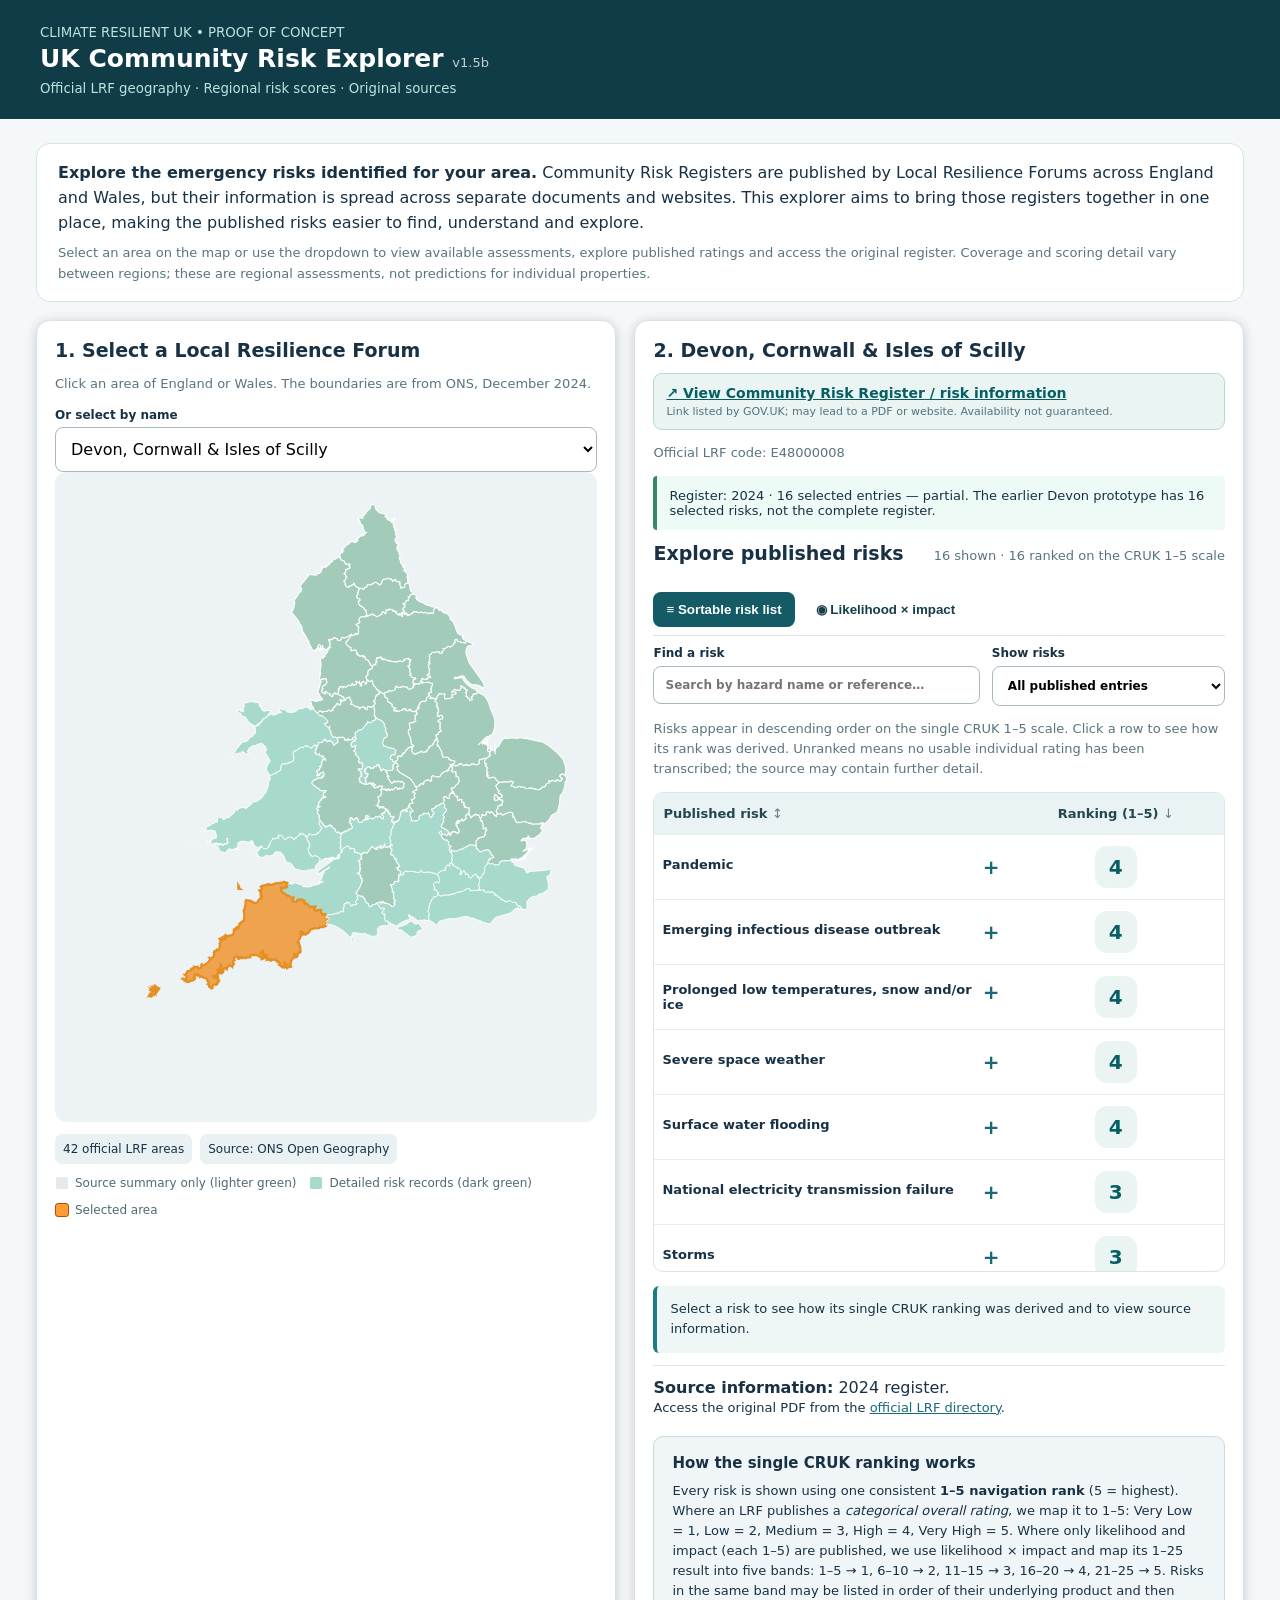
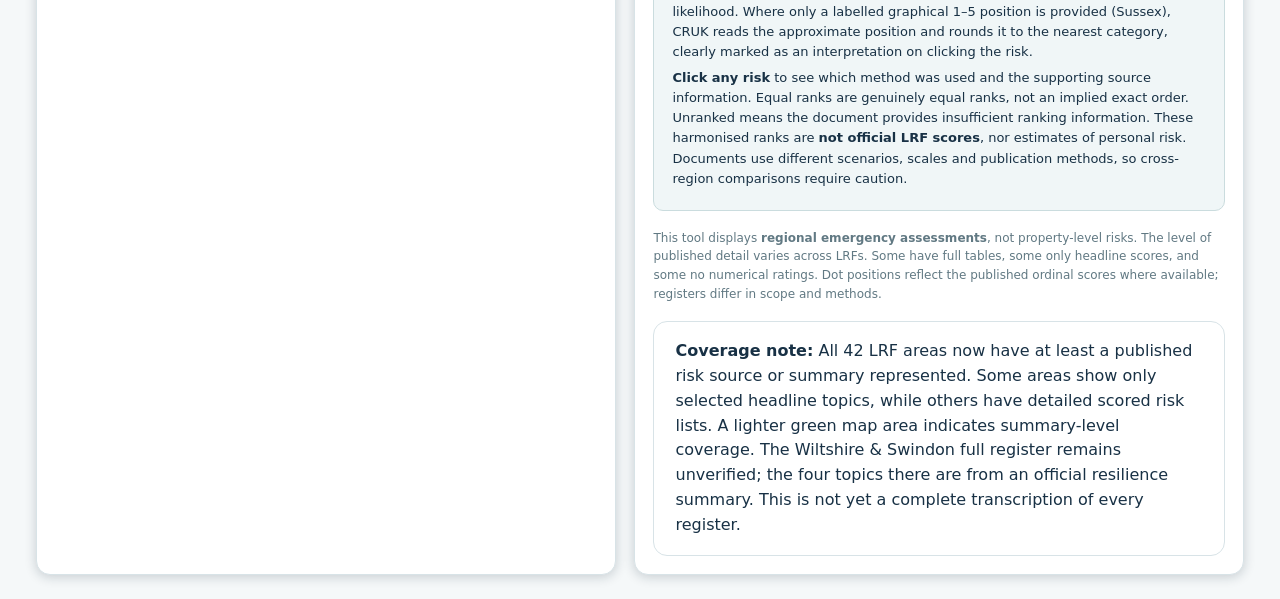
==== commit 64d21b9c: "Add files via upload New version with full LRF data" ====
--- a/index.html
+++ b/index.html
@@ -19,47 +19,85 @@
 .tablewrap{border:1px solid #dbe5e8;border-radius:10px;max-height:480px;overflow:auto}.risk-table{width:100%;border-collapse:collapse;font-size:13px}.risk-table th{position:sticky;top:0;background:#eaf3f4;z-index:2;text-align:left}.risk-table th button{background:none;border:0;font:inherit;font-weight:750;text-align:left;width:100%;padding:12px 8px;color:#234650}.risk-table td{border-top:1px solid #e6edef;padding:11px 8px;vertical-align:middle}.risk-table tr{cursor:pointer}.risk-table tbody tr:hover,.risk-table tbody tr.selected{background:#e6f4f0}.risk-table td:first-child{font-weight:650;min-width:190px}.sortarrow{font-weight:normal;color:#66838b}.tiny{font-size:11px;color:#698089;font-weight:normal;margin-top:3px}.emptyview{padding:24px;color:#59747f}
 .plot-layout{display:grid;grid-template-columns:minmax(0,1.35fr) minmax(170px,1fr);gap:15px;align-items:start}.plot-shell{border:1px solid #e2eaed;border-radius:12px;padding:10px 8px 12px;min-width:0}.plot-y{font-size:13px;font-weight:800;padding-left:7px}.plot-x{text-align:center;font-size:13px;font-weight:800}.plot-shell svg{display:block;width:100%;height:auto;max-height:440px}.plot-side{border:1px solid #dce8eb;border-radius:10px;padding:12px;background:#f7fafb;min-height:160px}.plot-side h3{font-size:15px;margin:0 0 6px}.cluster-list{display:flex;flex-direction:column;gap:5px;max-height:350px;overflow:auto}.cluster-item{background:white;text-align:left;border:1px solid #d9e6e9;padding:9px;border-radius:7px;font-size:12px}.cluster-item.selected{border:2px solid #138178;background:#e4f3ed}.plot-marker{cursor:pointer}.plot-marker circle{fill:#176e81;stroke:white;stroke-width:2}.plot-marker:hover circle,.plot-marker.selected circle{fill:#c37435;stroke:#173c48;stroke-width:3}.plot-marker text{pointer-events:none;fill:white;font-size:12px;font-weight:800;text-anchor:middle;dominant-baseline:central}.detail-card{margin-top:14px;padding:13px;border-left:4px solid #1b7d81;background:#eef7f5;border-radius:6px;line-height:1.55;font-size:13px}.detail-card strong{font-size:15px}.detail-card .meta{color:#47666b;font-size:12px;margin-top:5px}
 @media(max-width:760px){.plot-layout{grid-template-columns:1fr}.filterbar{grid-template-columns:1fr}.risk-table{font-size:12px}.risk-table td{padding:9px 5px}.risk-table th button{padding:9px 5px}.risk-table td:first-child{min-width:145px}}
-.intro{background:white;border:1px solid #d8e3e7;border-radius:14px;padding:17px 21px;margin-bottom:18px}.intro p{margin:0 0 8px}.intro p:last-child{margin-bottom:0}.map-legend{display:flex;gap:13px;flex-wrap:wrap;margin-top:9px;font-size:12px;color:#4f6973}.map-legend span{display:inline-flex;align-items:center;gap:6px}.legend-chip{width:14px;height:14px;border:1px solid #fff;border-radius:3px;display:inline-block}.legend-chip.pending{background:#e3e9ec}.legend-chip.available{background:#a8d9cd}.legend-chip.chosen{background:#ff9c35;border-color:#a85309}.method-note{margin-top:20px;background:#f0f6f7;border:1px solid #cadcde;border-radius:10px;padding:15px 18px;font-size:13px;line-height:1.55}.method-note h3{margin:0 0 6px;font-size:15px}.method-note p{margin:6px 0}</style></head><body>
-<header><small>CLIMATE RESILIENT UK • PROOF OF CONCEPT</small><h1>UK Community Risk Explorer <span style="font-size:13px;font-weight:400;opacity:.75">v1.0</span></h1><small>Official LRF geography · Regional risk scores · Original sources</small></header>
-<main><section class="intro" aria-label="About this explorer"><p><strong>Explore the emergency risks identified for your area.</strong> Community Risk Registers are published by Local Resilience Forums across England and Wales, but their information is spread across separate documents and websites. This explorer aims to bring those registers together in one place, making the published risks easier to find, understand and explore.</p><p class="muted">Select an area on the map or use the dropdown to view available assessments, explore published ratings and access the original register. Coverage and scoring detail vary between regions; these are regional assessments, not predictions for individual properties.</p></section><div class="layout"><section class="card"><h2>1. Select a Local Resilience Forum</h2><p class="muted">Click an area of England or Wales. The boundaries are from ONS, December 2024.</p><label for="region">Or select by name</label><select id="region"></select><div class="mapwrap"><svg id="map" viewBox="0 0 600 880" role="img" aria-label="Interactive map of England and Wales Local Resilience Forum areas"></svg><div id="tip"></div></div><div class="stats"><span id="count"></span><span>Source: ONS Open Geography</span></div><div class="map-legend"><span><i class="legend-chip pending"></i>Register data not added</span><span><i class="legend-chip available"></i>Register data available</span><span><i class="legend-chip chosen"></i>Selected area</span></div></section><section class="card"><h2 id="name">2. Explore the risk register</h2><div id="registerLink" class="register-link"></div><p id="code" class="muted"></p><div id="notice" class="notice"></div><div id="riskArea">
+.intro{background:white;border:1px solid #d8e3e7;border-radius:14px;padding:17px 21px;margin-bottom:18px}.intro p{margin:0 0 8px}.intro p:last-child{margin-bottom:0}.map-legend{display:flex;gap:13px;flex-wrap:wrap;margin-top:9px;font-size:12px;color:#4f6973}.map-legend span{display:inline-flex;align-items:center;gap:6px}.legend-chip{width:14px;height:14px;border:1px solid #fff;border-radius:3px;display:inline-block}.legend-chip.pending{background:#e3e9ec}.legend-chip.available{background:#a8d9cd}.legend-chip.chosen{background:#ff9c35;border-color:#a85309}.method-note{margin-top:20px;background:#f0f6f7;border:1px solid #cadcde;border-radius:10px;padding:15px 18px;font-size:13px;line-height:1.55}.method-note h3{margin:0 0 6px;font-size:15px}.method-note p{margin:6px 0}
+/* v1.2: two-column published risk and ranking explorer */
+.simplified-table th:nth-child(2),.simplified-table td:nth-child(2){width:38%;min-width:145px}
+.simplified-table .risk-row-name{font-weight:720;display:inline-block;max-width:calc(100% - 27px)}
+.simplified-table .risk-chevron{font-size:20px;float:right;color:#176977;font-weight:700;line-height:1}
+.simplified-table .ranking-cell{display:flex;align-items:baseline;gap:8px;flex-wrap:wrap}
+.simplified-table .rank-order{font-size:12px;color:#617983;font-weight:750}
+.simplified-table .rank-value{font-size:15px;font-weight:800;color:#173c48}
+.simplified-table .ranking-cell small{display:block;flex-basis:100%;font-size:11px;color:#617983;font-weight:500}
+.simplified-table tr[role=button]:focus-visible{outline:3px solid #e59e52;outline-offset:-3px}
+.simplified-table .expanded-risk{background:#f4faf9;cursor:default}
+.simplified-table .expanded-risk td{padding:0 14px 15px;border-top:0}
+.expanded-risk-content{border-left:4px solid #1b7d81;background:#eef7f5;border-radius:7px;padding:13px 16px;line-height:1.6;font-size:13px}
+.expanded-risk-content>strong{font-size:15px}
+.expanded-risk-content .meta{color:#47666b;font-size:12px;margin-top:7px}
+.method-expand p{margin:5px 0 8px}
+
+/* v1.3 harmonised single-number ranking */
+.rank-only{text-align:center!important;width:100px;min-width:86px}.rank-single{display:inline-flex;align-items:center;justify-content:center;width:42px;height:42px;border-radius:12px;background:#eaf5f3;color:#075e64;font-size:20px;font-weight:800;line-height:1}.rank-single.is-unranked{width:auto;min-width:78px;padding:0 8px;font-size:12px;color:#617983;background:#f0f3f4}.expanded-risk td{background:#f7fafb}.expanded-risk-content{max-width:100%;padding:10px 5px;line-height:1.5;font-size:13px}.expanded-risk-content p{margin:7px 0}.risk-table th:last-child{text-align:center}.risk-table th:last-child button{text-align:center}.risk-table td:first-child{min-width:170px}
+
+.region.summary-data{fill:#a3cbb9;stroke:#fff;stroke-width:1.05}.region.summary-data:hover{fill:#6fb594}.region.summary-data.active{fill:#f0a34f;stroke:#e38f22;stroke-width:2.3}
+</style></head><body>
+<header><small>CLIMATE RESILIENT UK • PROOF OF CONCEPT</small><h1>UK Community Risk Explorer <span style="font-size:13px;font-weight:400;opacity:.75">v1.5b</span></h1><small>Official LRF geography · Regional risk scores · Original sources</small></header>
+<main><section class="intro" aria-label="About this explorer"><p><strong>Explore the emergency risks identified for your area.</strong> Community Risk Registers are published by Local Resilience Forums across England and Wales, but their information is spread across separate documents and websites. This explorer aims to bring those registers together in one place, making the published risks easier to find, understand and explore.</p><p class="muted">Select an area on the map or use the dropdown to view available assessments, explore published ratings and access the original register. Coverage and scoring detail vary between regions; these are regional assessments, not predictions for individual properties.</p></section><div class="layout"><section class="card"><h2>1. Select a Local Resilience Forum</h2><p class="muted">Click an area of England or Wales. The boundaries are from ONS, December 2024.</p><label for="region">Or select by name</label><select id="region"></select><div class="mapwrap"><svg id="map" viewBox="0 0 600 880" role="img" aria-label="Interactive map of England and Wales Local Resilience Forum areas"></svg><div id="tip"></div></div><div class="stats"><span id="count"></span><span>Source: ONS Open Geography</span></div><div class="map-legend"><span><i class="legend-chip pending"></i>Source summary only (lighter green)</span><span><i class="legend-chip available"></i>Detailed risk records (dark green)</span><span><i class="legend-chip chosen"></i>Selected area</span></div></section><section class="card"><h2 id="name">2. Explore the risk register</h2><div id="registerLink" class="register-link"></div><p id="code" class="muted"></p><div id="notice" class="notice"></div><div id="riskArea">
 <div class="risk-heading"><h2>Explore published risks</h2><div id="summary" class="muted"></div></div>
 <div class="view-tabs" role="tablist" aria-label="Choose risk view"><button id="listTab" class="view-tab active" role="tab" aria-selected="true">≡ Sortable risk list</button><button id="plotTab" class="view-tab" role="tab" aria-selected="false">◉ Likelihood × impact</button></div>
-<div class="filterbar"><label for="riskSearch">Find a risk<input id="riskSearch" type="search" placeholder="Search by hazard name or reference…"></label><label for="riskFilter">Show risks<select id="riskFilter"><option value="all">All published entries</option><option value="scored">Numerically scored only</option><option value="unscored">Not numerically scored</option></select></label></div>
-<div id="listView" role="tabpanel"><p class="muted">Ordered by published overall rating where available; otherwise by likelihood × impact, breaking ties in favour of likelihood. You can also sort by individual columns.</p><div class="tablewrap"><table class="risk-table"><thead><tr><th><button data-sort="priority">Published risk · priority order <span class="sortarrow">↕</span></button></th><th><button data-sort="likelihood">Likelihood <span class="sortarrow">↕</span></button></th><th><button data-sort="impact">Impact <span class="sortarrow">↕</span></button></th><th><button data-sort="rating">Published rating <span class="sortarrow">↕</span></button></th><th>Ordering basis</th></tr></thead><tbody id="riskRows"></tbody></table></div></div>
+<div class="filterbar"><label for="riskSearch">Find a risk<input id="riskSearch" type="search" placeholder="Search by hazard name or reference…"></label><label for="riskFilter">Show risks<select id="riskFilter"><option value="all">All published entries</option><option value="scored">Ranked risks (1–5)</option><option value="unscored">Unranked risks</option></select></label></div>
+<div id="listView" role="tabpanel"><p class="muted">Risks appear in descending order on the single CRUK 1–5 scale. Click a row to see how its rank was derived. Unranked means no usable individual rating has been transcribed; the source may contain further detail.</p><div class="tablewrap"><table class="risk-table simplified-table"><thead><tr><th><button data-sort="name">Published risk <span class="sortarrow">↕</span></button></th><th><button data-sort="priority">Ranking (1–5) <span class="sortarrow">↓</span></button></th></tr></thead><tbody id="riskRows"></tbody></table></div></div>
 <div id="plotView" role="tabpanel" hidden><p class="muted">Each marker sits on its <strong>published</strong> likelihood and impact coordinates. A number inside a marker means several risks share the same scores. Click a marker to see their names.</p><div class="plot-layout"><div class="plot-shell"><div class="plot-y">↑ More impactful</div><svg id="riskPlot" viewBox="0 0 480 420" role="img" aria-label="Risk plot, likelihood increasing right and impact increasing up"></svg><div class="plot-x">More likely →</div></div><div class="plot-side"><h3 id="clusterTitle">Risks at this position</h3><p id="clusterHint" class="muted">Select a marker on the plot to see the risks scored at that position.</p><div id="clusterRisks" class="cluster-list"></div></div></div></div>
-<div id="detail" class="detail-card" aria-live="polite">Select a risk to see its exact published scores and source.</div>
-</div><div class="links" id="sources"></div><section class="method-note" aria-labelledby="rankmethod"><h3 id="rankmethod">How risks are ordered</h3><p>The risk list opens in descending priority order. <strong>First,</strong> where a register explicitly publishes an overall risk rating, CRUK uses that rating (Very High → High → Medium → Low → Very Low), with no recalculation. A qualitative description such as “very high risk” is shown as a published statement, not converted into a numerical coordinate. <strong>Otherwise,</strong> when both numerical scores are published, CRUK calculates a <em>display-only ordering value</em> = likelihood × impact (1–5 scales). For equal products, higher likelihood comes first, then higher impact; this is how the ranking prioritises likelihood without altering the published scores. <strong>Finally,</strong> risks without an overall rating or both numerical scores appear as unranked entries, alphabetically.</p><p>Published ratings take precedence over calculated values within each region. Rankings are for navigating a single register, <strong>not</strong> an official combined risk assessment and <strong>not</strong> a basis for comparing safety between regions. Both scales are ordinal; multiplication is an approximate browsing aid, not a statistically meaningful probability or impact calculation. Registers differ in scope, method and granularity. Clicking a column heading temporarily changes the ordering.</p></section>
-<p class="foot">This tool displays <strong>regional emergency assessments</strong>, not property-level risks. The level of published detail varies across LRFs. Some have full tables, some only headline scores, and some no numerical ratings. Dot positions reflect the published ordinal scores where available; registers differ in scope and methods.</p></section></div></main>
+<div id="detail" class="detail-card" aria-live="polite">Select a risk to see how its single CRUK ranking was derived and to view source information.</div>
+</div><div class="links" id="sources"></div><section class="method-note" aria-labelledby="rankmethod"><h3 id="rankmethod">How the single CRUK ranking works</h3><p>Every risk is shown using one consistent <strong>1–5 navigation rank</strong> (5 = highest). Where an LRF publishes a <em>categorical overall rating</em>, we map it to 1–5: Very Low = 1, Low = 2, Medium = 3, High = 4, Very High = 5. Where only likelihood and impact (each 1–5) are published, we use likelihood × impact and map its 1–25 result into five bands: 1–5 → 1, 6–10 → 2, 11–15 → 3, 16–20 → 4, 21–25 → 5. Risks in the same band may be listed in order of their underlying product and then likelihood. Where only a labelled graphical 1–5 position is provided (Sussex), CRUK reads the approximate position and rounds it to the nearest category, clearly marked as an interpretation on clicking the risk.</p><p><strong>Click any risk</strong> to see which method was used and the supporting source information. Equal ranks are genuinely equal ranks, not an implied exact order. Unranked means the document provides insufficient ranking information. These harmonised ranks are <strong>not official LRF scores</strong>, nor estimates of personal risk. Documents use different scenarios, scales and publication methods, so cross-region comparisons require caution.</p></section>
+<p class="foot">This tool displays <strong>regional emergency assessments</strong>, not property-level risks. The level of published detail varies across LRFs. Some have full tables, some only headline scores, and some no numerical ratings. Dot positions reflect the published ordinal scores where available; registers differ in scope and methods.</p><div class="intro" style="margin-top:18px;margin-bottom:0"><p><strong>Coverage note:</strong> All 42 LRF areas now have at least a published risk source or summary represented. Some areas show only selected headline topics, while others have detailed scored risk lists. A lighter green map area indicates summary-level coverage. The Wiltshire &amp; Swindon full register remains unverified; the four topics there are from an official resilience summary. This is not yet a complete transcription of every register.</p></div></section></div></main>
 <script>
-const FEATURES=[{"code":"E48000001","name":"Avon & Somerset","geometry":{"type":"Polygon","coordinates":[[[-2.54081319713281,51.6823970962226],[-2.48964630141277,51.6639645095007],[-2.49067532485481,51.6448339830528],[-2.44298607534301,51.6524866246724],[-2.38577199595766,51.639815188173],[-2.40047490634886,51.6351434801944],[-2.38890966915367,51.6275403736507],[-2.39465737965729,51.5973688231193],[-2.36564150390742,51.603741118934],[-2.33106255956941,51.591602189699],[-2.29439006004352,51.5947958404814],[-2.28274577923905,51.5785165611065],[-2.26028641253826,51.5698801480534],[-2.26841140596192,51.5496955435553],[-2.25582265063991,51.5220733089034],[-2.32427608910811,51.4975166005356],[-2.29046578148789,51.4866510030916],[-2.29574294629382,51.458590038425],[-2.28509443323933,51.457884865453],[-2.29535024778849,51.4262523417697],[-2.27853647762857,51.415755839631],[-2.29080374096335,51.4057164977673],[-2.28191115864131,51.3972104102944],[-2.29670873229616,51.3948461922819],[-2.29026067263951,51.3725956710009],[-2.34433841756594,51.3455637219807],[-2.29794284572074,51.3431921414442],[-2.30024212303382,51.3323116100939],[-2.27493751796668,51.3250345839523],[-2.27195450640093,51.3142540530138],[-2.28513666260929,51.3094530998551],[-2.27682854944666,51.3040489298934],[-2.28068002440096,51.2934629269795],[-2.25349723752292,51.2898347400343],[-2.24534123488723,51.2538761361828],[-2.29846468216909,51.1753224433337],[-2.34586192692829,51.1333624818332],[-2.34453924740452,51.1246781592988],[-2.36493500475167,51.1178182373387],[-2.36086958335645,51.0990175000391],[-2.32586314227273,51.0796783386233],[-2.34998725978621,51.0688819930746],[-2.32963780552734,51.0421648172387],[-2.38175580426671,51.0019465152671],[-2.37692092962676,50.9907648121342],[-2.35489702801029,50.9908805150929],[-2.34391373777614,50.9847698058152],[-2.34455653686763,50.9788293020014],[-2.41492761933618,50.9605834373784],[-2.42799147535897,50.9713867566727],[-2.4471777663599,50.9678502218697],[-2.44286746193651,50.9596600849719],[-2.45620376827821,50.949343882166],[-2.49034524922401,50.972772405707],[-2.50234661127076,50.9938363577523],[-2.54743511832829,50.999541686375],[-2.54542343612897,50.9850805001359],[-2.55620702557173,50.9795351566586],[-2.5746303684989,50.9866936804358],[-2.6033871710982,50.9763444685398],[-2.59820027247584,50.9485744868514],[-2.61609375160151,50.9405812720219],[-2.60404000220076,50.9267247015292],[-2.62408763150089,50.9077491395875],[-2.60954134221856,50.8915262925642],[-2.61553187683303,50.8818991360322],[-2.66066607869173,50.8871431755986],[-2.71441140072303,50.8711611425103],[-2.71452438087078,50.8639393747871],[-2.75751174276903,50.8668891707782],[-2.79229423668103,50.8528182451434],[-2.81142509401011,50.8634098179933],[-2.82884896233592,50.8487386675088],[-2.88913318145445,50.8500325296582],[-2.94167534121695,50.8358905386756],[-2.9538802796115,50.820853802924],[-2.96982908150892,50.8341996682611],[-2.97363168996566,50.855759443923],[-3.03680608618723,50.851065172005],[-3.03263151653362,50.8616392382458],[-3.05498743545546,50.8744870090465],[-3.05258258350788,50.9086129121055],[-3.12634080218261,50.9017199603079],[-3.14794394647587,50.8917525785554],[-3.18797477023266,50.9103799323263],[-3.1664788965881,50.9477134835514],[-3.25483048358088,50.941845748744],[-3.29384739259865,50.9551387039269],[-3.3336699633033,50.9827882860689],[-3.37866358603564,50.9775085056912],[-3.38048774397398,51.0184858597692],[-3.41417405059937,51.0197027041855],[-3.42130388849576,51.0307781797596],[-3.50426136251134,51.030179275447],[-3.52045780685949,51.0258953360323],[-3.51888138570953,51.0147955189713],[-3.53504945700713,51.0033472644127],[-3.60962214804726,51.0079202015602],[-3.61470093632614,51.0155497343001],[-3.59447111942891,51.0551947230772],[-3.64670925190031,51.0580591620277],[-3.69246375831133,51.08056544087],[-3.71994749264963,51.0808206521958],[-3.80428873272582,51.1156852813333],[-3.83449124892582,51.1383810127642],[-3.83917542483951,51.1769230984561],[-3.78630346639544,51.171926921259],[-3.72498387980715,51.1795920620775],[-3.73320126956949,51.2227250747861],[-3.71972203598789,51.233743509389],[-3.62182430763038,51.2170707633745],[-3.57864427075926,51.2323633943483],[-3.54383838079767,51.2333562418986],[-3.46738809366673,51.2117920943782],[-3.45379309264636,51.216196894954],[-3.40481830413703,51.1877289794591],[-3.27971943785222,51.1835500764804],[-3.19795741870961,51.2046672524471],[-3.10742823464669,51.2150106427597],[-3.03680290807783,51.2451080971246],[-3.09750210682705,51.2288865500924],[-3.05969440902707,51.2487843632119],[-3.10563316083089,51.2436632676588],[-3.10327522296505,51.2450593894539],[-3.05475975480044,51.2500629465715],[-3.0272915462718,51.2503671909272],[-3.02924454007093,51.2511720734549],[-3.00508537807498,51.2423289532402],[-3.02924081922591,51.2533679364503],[-3.1031831142688,51.2515841055187],[-3.03932230114071,51.2823361297178],[-3.02742101087833,51.3230607736283],[-3.03932996105949,51.3300505733646],[-3.02174415595656,51.328968024117],[-2.99902002322006,51.3624601857529],[-2.99317739191461,51.3596287275375],[-2.98398522666185,51.388412392939],[-2.91476291930707,51.4008989796114],[-2.88797552203131,51.4278827043713],[-3.10743801850797,51.3416243988121],[-3.10362070536116,51.3385275130833],[-3.11533785081796,51.3396350995701],[-3.10744237479053,51.3416234584536],[-3.11782412623722,51.3750882193146],[-2.78142917611022,51.5252840625703],[-2.70194565517219,51.5228326058059],[-2.69132835021853,51.548233314131],[-2.6978650463396,51.5442248192566],[-2.70079010714599,51.5445445935708],[-2.70176124113914,51.5462741986011],[-2.67904486724478,51.5600256999628],[-2.70155936951297,51.5589447322069],[-2.69268694926718,51.5712262462978],[-2.70795152552104,51.5745818379779],[-2.6462333166135,51.6034450220278],[-2.6388912867391,51.61165922973],[-2.6458043672509,51.626378211896],[-2.61700915249418,51.6557299434116],[-2.57434611745968,51.6637451227568],[-2.54081319713281,51.6823970962226]]]}},{"code":"E48000002","name":"Bedfordshire","geometry":{"type":"Polygon","coordinates":[[[-0.519829880170178,52.3176925671775],[-0.433516070195017,52.3118751802154],[-0.435761112192004,52.2966568791838],[-0.421767439464139,52.2849474975919],[-0.375009968281875,52.2804693774587],[-0.372175068758848,52.2734998522037],[-0.382341197020937,52.27112565563],[-0.374375681124288,52.232998287561],[-0.341010840873401,52.2306474928648],[-0.34346885979841,52.2418744200723],[-0.334493652011644,52.2429205803286],[-0.285693744441477,52.2374014679925],[-0.299513767510345,52.2203297847354],[-0.296267726158592,52.2104823923657],[-0.261845188172905,52.2098669202172],[-0.240723002820836,52.1901931428209],[-0.26069408798734,52.1764014209368],[-0.2166619212819,52.1587665247063],[-0.234804043652189,52.1447267573934],[-0.150513430770291,52.1436194899275],[-0.14398550393289,52.1177420599242],[-0.149536762596395,52.0898727662568],[-0.172540383850461,52.0602232672104],[-0.194982619305265,52.0624150804419],[-0.219493434451981,52.0367412582338],[-0.201256006066088,52.0098246876381],[-0.244078670645728,51.9990232883888],[-0.260255094968933,51.9797048186911],[-0.27390055373757,51.9812095337396],[-0.283893437171196,52.001820266222],[-0.30000417064842,52.0007554989309],[-0.295329609453011,51.9954098905604],[-0.312233444953791,51.9819325790177],[-0.3672962650547,51.9837494445709],[-0.349162310385306,51.963740784877],[-0.372777416440104,51.9479757190704],[-0.382912026325528,51.9514137075356],[-0.380686423367772,51.9794323172539],[-0.399439484751453,51.9676713987573],[-0.405647618919527,51.9324661762243],[-0.388620718878982,51.9250970917446],[-0.377489882291102,51.8984330955628],[-0.349836724804763,51.8786756726462],[-0.355215468925776,51.8672554150783],[-0.342038350095036,51.8466408946785],[-0.363307665681262,51.8421047405047],[-0.374054814725538,51.8291946889715],[-0.421500810100557,51.8502052251338],[-0.469683314908622,51.855898434419],[-0.47829846763004,51.8531365016758],[-0.471195676810699,51.8454678688016],[-0.501818268966651,51.8367948216486],[-0.511192917001904,51.82589360945],[-0.502282758285977,51.8154586931751],[-0.519728847877412,51.8050953611133],[-0.543179757873722,51.8154635163196],[-0.553613859712542,51.8267529272763],[-0.537619262375032,51.8314728021354],[-0.583563578497735,51.8703238397593],[-0.702156753865155,51.9091191125534],[-0.682288535826066,51.9427627094442],[-0.670493797974003,51.9436203485085],[-0.672076196587977,51.9559102664276],[-0.645680806107934,51.9722283103994],[-0.661689665376442,51.9997363844313],[-0.643460193916601,52.0109005916404],[-0.650960161931678,52.0185469830642],[-0.640329250663556,52.0236607940192],[-0.643047384421451,52.0372494375455],[-0.66897597717708,52.0487168398621],[-0.591810331121503,52.110691887186],[-0.607249381411581,52.1338687508704],[-0.635451654776416,52.1392536199736],[-0.640765866741152,52.1528176271751],[-0.630687617590423,52.1550241210245],[-0.627446652788111,52.1815454674071],[-0.668756729853352,52.1975137294927],[-0.63733162156624,52.2273176308065],[-0.653655470981071,52.2682893062583],[-0.603337324956545,52.2788024372895],[-0.565693055132987,52.2534682255308],[-0.541971909036615,52.2560727476437],[-0.531190184929433,52.2704024294568],[-0.541969414284238,52.289942445996],[-0.514051195755829,52.3146970752555],[-0.519829880170178,52.3176925671775]]]}},{"code":"E48000003","name":"Cambridgeshire and Peterborough","geometry":{"type":"Polygon","coordinates":[[[0.171626068420179,52.7380317015671],[0.153570700388405,52.6822231824815],[0.184716621631441,52.6778946654604],[0.18384177886579,52.6556620728782],[0.16992534130976,52.6504354929245],[0.219064834307513,52.6219805201084],[0.191599589117174,52.6015168565558],[0.199622325583486,52.5826580161236],[0.218426481022836,52.572443064814],[0.205699690782256,52.5656622957583],[0.217230675310393,52.5604815443468],[0.204732303268133,52.5546669960533],[0.214613318400706,52.549117801569],[0.203827914065556,52.5454044268561],[0.213130504296682,52.5381577137314],[0.205847680791922,52.5338580244069],[0.230591211600485,52.527909943084],[0.206123341125585,52.5196351206314],[0.246007354494561,52.4999383321961],[0.309360655162502,52.5136222727616],[0.367062169051718,52.5011737846265],[0.380706411169306,52.4795394578116],[0.428529094955595,52.4546526137199],[0.425313414692045,52.4303272432038],[0.374777423612123,52.4097288643797],[0.407617046340143,52.3615737969334],[0.442570138660837,52.3488134391469],[0.424188661743469,52.3292291294186],[0.431376631558306,52.315825429636],[0.457617975720841,52.3162509313309],[0.504739187687191,52.2861912061766],[0.498852649660747,52.2730145394587],[0.424198050649824,52.2558764310225],[0.382723057789948,52.2932662503857],[0.358892384018672,52.2975239008586],[0.355241041288966,52.2793362539126],[0.339943777893116,52.2677478531284],[0.360955086815676,52.2493481618905],[0.342684099441605,52.2423433452495],[0.371248919207141,52.2265901694376],[0.421335031399158,52.2396913201039],[0.414517804147287,52.2478611370065],[0.42696480396438,52.2536027671157],[0.481765520426287,52.2323758975213],[0.494890700539826,52.2392880539741],[0.514484042486228,52.2267794075271],[0.51282087575082,52.2136889306465],[0.503017555584938,52.2070304979567],[0.491332842084376,52.1651020314098],[0.452244935675451,52.1732020216015],[0.435915802809098,52.1594950929118],[0.417276418385201,52.1593066833021],[0.417486382150141,52.1331624284228],[0.389589786598814,52.1174705808696],[0.381803808187178,52.1027012934274],[0.394996785207166,52.0959681287178],[0.39085001303949,52.088483190029],[0.407102699339556,52.0707667510309],[0.379612827815692,52.0495627138227],[0.389478577566955,52.0363397339354],[0.345932855516239,52.0497014236188],[0.32467398462829,52.0727832865237],[0.286431681080009,52.0902499148384],[0.251623252757855,52.076770953667],[0.235208003627414,52.0890000494769],[0.203459400262098,52.0926741544765],[0.183194362384494,52.0731834544936],[0.189922071971941,52.0602013954013],[0.166396143400974,52.0481907792676],[0.128135198304803,52.0473225707854],[0.119077515908339,52.0599625867341],[0.105736213487718,52.060261106198],[0.080037791251046,52.0079215659635],[0.059364197126084,52.0140865355141],[0.040306384829794,52.053327290887],[0.003499048112275,52.0499159967257],[-0.019635196010369,52.0635862665359],[-0.126567501937775,52.02092187507],[-0.122338660710822,52.0296361145245],[-0.133729866748337,52.0462328518227],[-0.155223698265626,52.053295621298],[-0.144462739636375,52.1382217991082],[-0.234804043652189,52.1447267573934],[-0.2166619212819,52.1587665247063],[-0.26069408798734,52.1764014209368],[-0.240723002820836,52.1901931428209],[-0.261845188172905,52.2098669202172],[-0.296267726158592,52.2104823923657],[-0.299513767510345,52.2203297847354],[-0.285693744441477,52.2374014679925],[-0.334493652011644,52.2429205803286],[-0.34346885979841,52.2418744200723],[-0.341010840873401,52.2306474928648],[-0.374375681124288,52.232998287561],[-0.382341197020937,52.27112565563],[-0.372175068758848,52.2734998522037],[-0.375009968281875,52.2804693774587],[-0.421767439464139,52.2849474975919],[-0.435761112192004,52.2966568791838],[-0.436088655177378,52.3144708450816],[-0.465365756545097,52.3229532803249],[-0.466656737619639,52.3389275754879],[-0.483264192761938,52.3409032965452],[-0.477682425550585,52.3489199908052],[-0.498699838187518,52.3600958379159],[-0.488518815845791,52.3740235410232],[-0.494196332856475,52.3812033043001],[-0.443761325863617,52.3838572260705],[-0.415936175780047,52.4038048871222],[-0.417072832141305,52.4115991100394],[-0.362408041008102,52.4335312771171],[-0.371864735205449,52.4370595626874],[-0.341590492473876,52.4669426264393],[-0.359404306001708,52.4898300882408],[-0.354345203263394,52.506495071408],[-0.413602640818525,52.5256796127912],[-0.401283297186851,52.5386846816118],[-0.419593787330186,52.5589619541331],[-0.407290921113568,52.5640548539069],[-0.415381402678347,52.5787426388379],[-0.478814868225147,52.5736451461549],[-0.497651443767072,52.5868509757882],[-0.470961263649924,52.6179533103126],[-0.494688679013636,52.6402652600307],[-0.452832300952799,52.6542749147338],[-0.405694618313302,52.6480559470603],[-0.350076984266874,52.6616700383308],[-0.334985138827247,52.6748706346723],[-0.289240338532188,52.670276187598],[-0.260628419607621,52.6514134400108],[-0.206037616936727,52.6680733115502],[-0.192867813968712,52.6524385101436],[-0.180020104975691,52.6605611576378],[-0.14106199482318,52.6515074238731],[-0.102195958212229,52.6722061944761],[-0.087752503198597,52.6667860917744],[-0.063713814376574,52.6752330937121],[-0.031270683265058,52.6615327430761],[0.02105944954544,52.6647842476065],[0.048848482208305,52.6817708037533],[0.044149475987283,52.7143823487219],[0.063361872198951,52.7272720725937],[0.08901169539881,52.7236301650923],[0.132975309366633,52.7393044762982],[0.171626068420179,52.7380317015671]]]}},{"code":"E48000004","name":"Cheshire","geometry":{"type":"Polygon","coordinates":[[[-2.49407063634106,53.4801046441562],[-2.47820982725998,53.443485553908],[-2.44899434632428,53.4228751202574],[-2.47804769508193,53.3957042390285],[-2.41870475059561,53.3863118648762],[-2.36950668874988,53.3636135851273],[-2.33317913259163,53.3655787714212],[-2.2970879795132,53.3487171140861],[-2.30135901104771,53.3401206194559],[-2.25644728585402,53.3606768403736],[-2.22222420349714,53.3597812523082],[-2.18543826739703,53.3526515823381],[-2.18097727745663,53.3440438002352],[-2.19416286501527,53.3386504401553],[-2.16071094860953,53.3272003469789],[-2.14409931007101,53.3428710065711],[-2.15119059702052,53.3481331344542],[-2.138196731806,53.3568913113947],[-2.13902531020559,53.3673170106985],[-2.06823913874582,53.357363732235],[-2.04056362489501,53.3740877654935],[-2.00906756687152,53.3620174569885],[-2.00465983481896,53.3460096593325],[-2.01364994432454,53.3324201557635],[-2.00155104700482,53.3189218118205],[-2.0094248420728,53.2606147227429],[-1.97499351091041,53.2284202717473],[-1.99024867768893,53.223022290227],[-1.98708474891824,53.2119707688459],[-2.00025747033928,53.1937373238015],[-2.04610965363786,53.1927771374014],[-2.0701421980774,53.171672226677],[-2.11186950066067,53.1686364884112],[-2.1403630699576,53.1838497783136],[-2.14142291774514,53.156612488773],[-2.15554543171792,53.1596534942826],[-2.24643157183402,53.0903076293465],[-2.29337580822217,53.0783263863886],[-2.31805569446669,53.0814075166978],[-2.34758567133388,53.0561702915254],[-2.38148099775442,53.0524751031714],[-2.38422739107302,53.0261675763594],[-2.37042155075988,53.0145296481573],[-2.38304468514478,53.0077867854542],[-2.38094934526535,52.9981615398105],[-2.43676051035908,52.9862560826448],[-2.43466847192472,52.9695572514768],[-2.48113332913399,52.9588365842155],[-2.52136030854293,52.974341819955],[-2.53189371702813,52.9472629922317],[-2.56126288258472,52.9649521042076],[-2.5865066357406,52.9554244613863],[-2.59769347128031,52.9630059890586],[-2.59488906784906,52.9796071465965],[-2.63265093996284,52.9966707862961],[-2.67466228547344,52.9856628094808],[-2.69929243706707,52.9954387977652],[-2.72557029302166,52.9829301010097],[-2.76827535224616,52.9948605032859],[-2.80331096693005,52.9895941835749],[-2.83599558996295,52.9971501459187],[-2.84406201373811,53.0176683661674],[-2.86104429459502,53.0228486540914],[-2.85571506741516,53.0372559033468],[-2.87011791101549,53.045360592318],[-2.85924038438122,53.0542555269905],[-2.87255483685911,53.0586155388117],[-2.86147506310468,53.060660399278],[-2.88164358493242,53.0743920830987],[-2.87572225442175,53.081522027628],[-2.90207396485116,53.0920394240974],[-2.88109940909981,53.1216037174963],[-2.90339163799315,53.1117975323344],[-2.94367033475339,53.1216257321628],[-2.9950230554338,53.1540239595831],[-2.92783850918185,53.1714114098192],[-2.92229929317117,53.1892926708204],[-2.9983782407184,53.2358586433666],[-3.0360241317657,53.2518049826441],[-3.08603516436338,53.256801009257],[-3.1282775470863,53.2863771106686],[-3.07416551138978,53.3163809024329],[-3.02613955180197,53.2977486576795],[-2.99273779101907,53.3071087574472],[-2.9317023798692,53.3060361408152],[-2.91011050478695,53.3239098457064],[-2.8709746217501,53.3115901607506],[-2.81814252585158,53.3188338872354],[-2.83233934882774,53.3372862543451],[-2.81873167222311,53.3398033323074],[-2.80906433171471,53.3550813794938],[-2.78730169890451,53.3562903945768],[-2.77667109006624,53.3810587123559],[-2.75765407352424,53.3807378692108],[-2.74492655503538,53.4023623781117],[-2.71522678914772,53.399034898825],[-2.70504209247834,53.3867457537127],[-2.67631721273559,53.387619364298],[-2.66685618525226,53.4162639464065],[-2.67231979392623,53.4220246987342],[-2.66354743080939,53.4288288118333],[-2.67526772503103,53.4329653036686],[-2.66851362188863,53.4409070508911],[-2.68207563750069,53.4389014086756],[-2.67718842620519,53.4527798648721],[-2.62746241529418,53.4344126014984],[-2.59623052707265,53.4426662920949],[-2.59868492292473,53.4504137668611],[-2.58505154948091,53.4397634851297],[-2.57032006670683,53.4585336791558],[-2.54908962869768,53.4615115557556],[-2.55263854410147,53.4678134060186],[-2.49407063634106,53.4801046441562]]]}},{"code":"E48000005","name":"Cleveland","geometry":{"type":"Polygon","coordinates":[[[-1.30548116551703,54.7175635258295],[-1.23887005002762,54.7243350502071],[-1.17738960863856,54.70118424918],[-1.17384610059615,54.6918692735354],[-1.19823395012302,54.6851286795091],[-1.18037354429726,54.6596606551205],[-1.10462585549405,54.6270545731344],[-1.04189130683176,54.6207035432443],[-1.05308892053955,54.6190813075481],[-1.0413066293692,54.6196045645787],[-1.05002519270932,54.6183383695025],[-1.01807560216315,54.6003730122114],[-0.960224847646222,54.5865692098648],[-0.927166531729352,54.588726711243],[-0.894513701428117,54.5721280503679],[-0.788312066430826,54.5608033069637],[-0.827081463556422,54.5485187051945],[-0.847965674639281,54.5308296122326],[-0.848530740694743,54.4879729367657],[-0.880825023321814,54.4970468603547],[-0.952589374508347,54.4880153423264],[-1.00340105305077,54.5030120993885],[-1.0368514550928,54.4940440596311],[-1.09473696863192,54.506695609022],[-1.11848820769395,54.4981930688268],[-1.22761202904205,54.5119964075332],[-1.25667466779605,54.5011079127846],[-1.25740307371,54.4873218291368],[-1.28109315435744,54.490567247829],[-1.30043052365099,54.4758220047871],[-1.3436289617262,54.4641554121316],[-1.34491503450455,54.4724080083617],[-1.36441713758622,54.465952408782],[-1.37256157635986,54.4723074609222],[-1.37028676646408,54.4861106321538],[-1.38101055095849,54.4940289306676],[-1.39505004776972,54.4856799721371],[-1.4070888004288,54.4935296381495],[-1.41190134376405,54.477360096855],[-1.43253951217537,54.4796533974599],[-1.42658318666795,54.4847793982714],[-1.43634997895006,54.4909913819233],[-1.42148546431813,54.5196376084032],[-1.44960745554185,54.5329679195821],[-1.44675561644352,54.5556683504143],[-1.41134632042076,54.5648192965007],[-1.41680788337626,54.5758295926273],[-1.40729171028139,54.5937284125877],[-1.42332719850805,54.603126865251],[-1.43820084646603,54.5949576081164],[-1.45221891037899,54.6087652384165],[-1.41222601525436,54.6169619456956],[-1.38827125280429,54.6316031240965],[-1.38376395297565,54.6462430013827],[-1.34125422761501,54.6502118977565],[-1.34787134473742,54.6624292314929],[-1.33094416840882,54.6821617184272],[-1.34453719886964,54.6911216644268],[-1.31936389932285,54.6912974487955],[-1.30132484271011,54.7080916518783],[-1.30548116551703,54.7175635258295]]]}},{"code":"E48000006","name":"Cumbria","geometry":{"type":"Polygon","coordinates":[[[-2.68978916257996,55.1889832482806],[-2.67455532373979,55.1758914662266],[-2.68325394634211,55.1666304918511],[-2.67732441001798,55.1554875877371],[-2.65693941785208,55.1361318302789],[-2.59890282488408,55.1245757158745],[-2.59353940991365,55.1050960585006],[-2.5684260078781,55.0962614131911],[-2.56213639511458,55.083462169153],[-2.50257438882916,55.090758675394],[-2.48608636846352,55.0824435683507],[-2.50123425186352,55.0752248138669],[-2.49219989938917,55.0681537133761],[-2.503984940725,55.0624298936516],[-2.48304985288842,55.0400190758404],[-2.57285163622922,55.0163983325548],[-2.5733107670136,54.9876377868719],[-2.60142928961523,54.9713401694156],[-2.56849154078611,54.9583618171016],[-2.56764946010163,54.9408560211738],[-2.54527258594749,54.9291719622267],[-2.56622128211943,54.9192380628219],[-2.57641404338101,54.8967171098062],[-2.60543022085515,54.8843823116013],[-2.57335234214531,54.8535461962825],[-2.58267104737595,54.8458667815631],[-2.57795180487073,54.8364543393984],[-2.5583066678318,54.8167246157662],[-2.5234414544492,54.8060451301282],[-2.42275637725897,54.842830254846],[-2.41165834715293,54.8564544832241],[-2.38973478575522,54.8319961362374],[-2.34842858236683,54.8070792752561],[-2.32708972597175,54.8051643674016],[-2.3084868101346,54.7735427971225],[-2.32247866430232,54.7639707182398],[-2.33230578332374,54.7319961446206],[-2.32574674351607,54.7266292296878],[-2.35574349125271,54.6976521785663],[-2.35176911416252,54.6859308500297],[-2.29287495116333,54.6638852911182],[-2.28797868797798,54.6504801032182],[-2.32493776754246,54.6316502361691],[-2.30451453732035,54.5961978451873],[-2.20948818801938,54.5517133723259],[-2.19753056810017,54.5327039650371],[-2.17239803091537,54.5324441152957],[-2.16150805462626,54.4650829481279],[-2.18931554536681,54.4489784731566],[-2.24953922329874,54.4519434353475],[-2.29286520125281,54.4393074909511],[-2.30814588994671,54.4197937715609],[-2.30544502560032,54.3970864171865],[-2.29170338915819,54.39062970169],[-2.2974404079712,54.3768987644415],[-2.36771223910638,54.356070614351],[-2.30984140863991,54.3243149774976],[-2.3230323098134,54.3110827863686],[-2.31719184100725,54.2871656647743],[-2.32589176655811,54.2796929160037],[-2.31549577489661,54.2700755422937],[-2.32564664212512,54.2414383475156],[-2.34805240648407,54.2378066814487],[-2.37232524199247,54.2482345937254],[-2.37302060410132,54.2400989034835],[-2.39677965225249,54.2393810797039],[-2.40362921886445,54.2255833600968],[-2.43542759127717,54.2228770156123],[-2.46086273483392,54.2267161351685],[-2.45958529173133,54.239568409589],[-2.55636317606459,54.1989433259721],[-2.60575255006299,54.1943538551579],[-2.63993581265475,54.2020329750248],[-2.67984171291155,54.1611857006918],[-2.73648907076834,54.1690242512004],[-2.7343869846531,54.1841109642591],[-2.79945920690788,54.1977052525261],[-2.83721686204006,54.1741723998253],[-2.87861456353443,54.1773717296239],[-2.87778729018568,54.1641478808998],[-2.90481321231686,54.1696423397426],[-2.88004873942743,54.1395857669161],[-2.87461275564104,54.1089421981795],[-2.89904251605772,54.0819730778797],[-2.95975600526029,54.0454813664936],[-2.97916747384119,54.0464661334621],[-2.97120878291039,54.0539187707855],[-3.01241832827571,54.0728934463093],[-3.0271820334221,54.1021388301453],[-3.03398319852047,54.0998381424351],[-3.02559195319202,54.0846591817836],[-3.03115614272707,54.0489341274432],[-3.03208256932041,54.0794850162665],[-3.04904801990998,54.0582659481255],[-3.05754736566457,54.060573221983],[-3.05703024953866,54.0762841504025],[-3.06243279051392,54.0535599732577],[-3.07040392184321,54.0605761945421],[-3.05568543350235,54.106355937065],[-3.09491651430928,54.0442893250524],[-3.10837149613612,54.0987272660911],[-3.10374314254201,54.1101350605702],[-3.08792508125046,54.112697010225],[-3.08664536095178,54.1131894375144],[-3.08534699914278,54.1147246128275],[-3.104285804874,54.1106963126759],[-3.1168146378002,54.0965234612153],[-3.11696990547142,54.0676212727259],[-3.12927315935078,54.05926877653],[-3.1230829465373,54.0733031062874],[-3.14564823700291,54.0514110262021],[-3.15277061874087,54.0585656476172],[-3.17921148019837,54.0406894929393],[-3.21510097028592,54.0429999865997],[-3.30520534902882,54.1494443556914],[-3.29676629376526,54.1476890082832],[-3.28910198561371,54.1486296942959],[-3.2882543831764,54.149191542512],[-3.28812684947923,54.1497681530427],[-3.31721513883523,54.1621157749421],[-3.31410480288767,54.1685694609585],[-3.33586553452745,54.1698849458787],[-3.33018463311004,54.1716286321331],[-3.32290079780404,54.1818726120802],[-3.32995126391994,54.1755706163346],[-3.34143035137017,54.2023582238913],[-3.42562379937896,54.283689351034],[-3.42449477977594,54.3111364963752],[-3.44315981998357,54.3427550874306],[-3.47951467524173,54.3687000570486],[-3.48744866555868,54.3911150887251],[-3.63989335753322,54.5118733683188],[-3.60801840683175,54.5307296250978],[-3.58107129366492,54.5728856913011],[-3.58384495108231,54.5913070392413],[-3.57316723829527,54.6130470148421],[-3.56668534881422,54.611814829004],[-3.56588804848588,54.6122226742689],[-3.57451283997487,54.6166460706582],[-3.58021670215415,54.6523575546915],[-3.51904760502136,54.6988951909183],[-3.50034589560672,54.7277949146244],[-3.44269128584124,54.7599735519036],[-3.44403025815897,54.8017922546158],[-3.46178042093792,54.8108535141743],[-3.4611527629751,54.8250479490508],[-3.36948100676701,54.893000342051],[-3.39038521861863,54.8783142975193],[-3.39234216278691,54.8909046994181],[-3.33421286269737,54.9153493471154],[-3.33460480250202,54.925978763753],[-3.30388796832239,54.9440836737234],[-3.3172156737364,54.9513055695772],[-3.33870621452084,54.9451599567828],[-3.31622333040065,54.9618557549463],[-3.14309549470148,54.9539006628848],[-3.1181485957924,54.9748666422797],[-3.09023053684726,54.9742585889375],[-3.04408382356934,54.9985567742981],[-3.04945669761314,55.0093950273282],[-3.02587564330566,55.0364866601826],[-3.05092854160806,55.0528035971603],[-2.95859356798911,55.0492945911909],[-2.93640742375778,55.0595859273082],[-2.93939843402862,55.0697148512829],[-2.89704669119711,55.0778720517467],[-2.87073547004113,55.1063400976324],[-2.84486932815568,55.1115859601499],[-2.84151929511982,55.1223224750629],[-2.82713261242893,55.1254348987093],[-2.83305590616224,55.1324505141119],[-2.82550257520544,55.1383140714092],[-2.7848482544576,55.1417914399875],[-2.70347661666498,55.1731731598941],[-2.68978916257996,55.1889832482806]]]}},{"code":"E48000007","name":"Derbyshire","geometry":{"type":"Polygon","coordinates":[[[-1.85953622346162,53.5336504885537],[-1.84182082823365,53.5199087793644],[-1.82715106039428,53.5235079165748],[-1.80077865319122,53.5113785283363],[-1.81039889127308,53.5063401484474],[-1.79603746177152,53.5026410925724],[-1.7983278066268,53.4786747405807],[-1.74532296726174,53.4621753952098],[-1.74972822931623,53.4391192589743],[-1.73976196210261,53.4209879155366],[-1.70853223310302,53.4173394733109],[-1.70496532088341,53.405055973056],[-1.65461081618027,53.3929530693962],[-1.66354854039897,53.3665951654561],[-1.59054795436381,53.3459209843409],[-1.61230306160512,53.3432186688852],[-1.63272698677736,53.320839212062],[-1.62812064882607,53.3162973130032],[-1.6092015844932,53.3226639601595],[-1.59900458569526,53.3113277863489],[-1.58490201019108,53.3215879514643],[-1.58053389587991,53.3117380883258],[-1.56173104513262,53.3159708920495],[-1.56172989361096,53.3064113168299],[-1.53714140318818,53.3047033884583],[-1.50213193956548,53.3175820754971],[-1.4679128327397,53.3171200548681],[-1.45522358182387,53.3218691402976],[-1.45988027916359,53.3306893682185],[-1.40874684512064,53.3419650577052],[-1.3865715460456,53.3349025063664],[-1.38673871273592,53.3176321345653],[-1.3377510519613,53.3158480511117],[-1.31229934658408,53.3341648261918],[-1.28858902654107,53.3262280540006],[-1.29498652790841,53.3145582412886],[-1.25429413883004,53.3017548273463],[-1.2032390468772,53.3042232396806],[-1.19974282859,53.3114401844765],[-1.17662092204204,53.3051235051824],[-1.17156289293514,53.2946379721113],[-1.1801170205129,53.2871347450317],[-1.1664875414478,53.2776553673573],[-1.18154150249029,53.270032062725],[-1.17468978885802,53.265164707801],[-1.20252032201365,53.2611600910403],[-1.21302650313245,53.247672495657],[-1.20204335247706,53.2355423008125],[-1.21107231174574,53.2157789523109],[-1.19532463912805,53.1870140798686],[-1.2404458498629,53.1786506129281],[-1.25467763454917,53.1647730583448],[-1.29074206518232,53.1714250570765],[-1.32345929438011,53.1623329247655],[-1.31495730665846,53.1358320130444],[-1.3217802282925,53.130650305486],[-1.30122055330986,53.1038246211678],[-1.30925140895617,53.096770173355],[-1.30256137178355,53.0885149319341],[-1.32967909804624,53.0823863698647],[-1.34442765908781,53.0655425426993],[-1.31919042076558,53.0102156746647],[-1.29467845913484,52.9869173328318],[-1.29250116524851,52.9555736766533],[-1.27784218514445,52.9357600000802],[-1.28579164040443,52.9259913801065],[-1.28176039520148,52.9102759772955],[-1.24521887306565,52.9023830421223],[-1.23922615180665,52.8808038188185],[-1.34546364255116,52.8672900665267],[-1.35108188150804,52.8533069017094],[-1.39435989220902,52.8367669733472],[-1.38792159927392,52.8329824860234],[-1.41770445879577,52.801615500287],[-1.4437142384702,52.8025984574813],[-1.4424918611222,52.7929016828563],[-1.46277863628329,52.7868634589919],[-1.45590921411606,52.7770824090656],[-1.46847185823686,52.7668909180276],[-1.49398372303295,52.7590473707603],[-1.50392793911634,52.7674946399102],[-1.55278704447237,52.763332951166],[-1.56249379915817,52.7505757975511],[-1.54461400055382,52.7317008299986],[-1.55007807843124,52.7203741775861],[-1.60088267499983,52.6975070283193],[-1.65506949752468,52.6987775907999],[-1.65660772699026,52.7217484720003],[-1.70375048971327,52.7299552218694],[-1.69228823806625,52.7441636366866],[-1.69693636679642,52.7529259577064],[-1.66653674723611,52.7847230313575],[-1.61112950153712,52.7814035599527],[-1.61434537917712,52.7882740466862],[-1.58887036628345,52.7998659854868],[-1.61053198352393,52.8163607915395],[-1.58538036585949,52.8315965572984],[-1.62676534855207,52.8544579273589],[-1.70449110661769,52.8667040363505],[-1.72539574083555,52.8596786608416],[-1.77711673567319,52.8837929773394],[-1.83292220958159,52.8870375644944],[-1.83313528923015,52.9017319024996],[-1.85657875821379,52.9233447097788],[-1.82858995111019,52.9478711706888],[-1.82856056786268,52.9751558814542],[-1.76256960898942,52.9996692919066],[-1.75774624134669,53.0169978818874],[-1.75977677847912,53.0387143500154],[-1.78469559133653,53.0499309616973],[-1.77565273133757,53.0593546407422],[-1.7855519527458,53.0631100451418],[-1.79423901989599,53.0883940561095],[-1.78305311075375,53.0931087307595],[-1.78368614765435,53.1029579088886],[-1.82141926984971,53.1357911772723],[-1.81257302728606,53.1543310410454],[-1.83719700723732,53.1757605741124],[-1.87404306112304,53.195383700146],[-1.95670722983203,53.2137476084528],[-1.96236461007117,53.2262417347362],[-1.98952152698908,53.2156351208882],[-1.97482743779671,53.2308201510558],[-2.0094248420728,53.2606147227429],[-2.00155104700482,53.3189218118205],[-2.01431920100564,53.3400585117504],[-2.00678505242821,53.3545721116505],[-2.0341277720432,53.367841110248],[-2.03377543264394,53.3755415688756],[-2.00464286724195,53.3863272765984],[-1.99232947055908,53.415193132135],[-2.02370962953136,53.4205517125975],[-2.02742937159529,53.4322460029655],[-2.00421605197447,53.4359217849539],[-2.00823485273611,53.4415492986129],[-1.98579237816046,53.4552267712585],[-1.98809249789132,53.4803320621605],[-1.97427777091406,53.4883844180113],[-1.97158630305122,53.5043419929946],[-1.92197284577495,53.5099546839903],[-1.91676643607638,53.5144957591151],[-1.92678065561025,53.5209487487883],[-1.91189086707738,53.5380331864411],[-1.85953622346162,53.5336504885537]]]}},{"code":"E48000008","name":"Devon, Cornwall & Isles of Scilly","geometry":{"type":"MultiPolygon","coordinates":[[[[-6.40053428489179,49.8652510891379],[-6.39890767757574,49.8648909917617],[-6.4006447419514,49.8648541046369],[-6.40053428489179,49.8652510891379]]],[[[-6.39763195755294,49.8667461045017],[-6.39832184395516,49.8659308399349],[-6.3990004399305,49.8663664578209],[-6.39763195755294,49.8667461045017]]],[[[-6.38632823847288,49.8674163505665],[-6.38622140787486,49.8665457469263],[-6.38647321219587,49.8673616340112],[-6.38632823847288,49.8674163505665]]],[[[-6.39383430310463,49.8684391735664],[-6.39225886282964,49.8671120443411],[-6.39285180803781,49.8668134643228],[-6.39383430310463,49.8684391735664]]],[[[-6.38926245887391,49.867045851902],[-6.38647195268033,49.8679323639942],[-6.38671735122981,49.86715702294],[-6.38926245887391,49.867045851902]]],[[[-6.40036212847812,49.868605882447],[-6.39759980339688,49.8673001936463],[-6.39828418683368,49.8666665165822],[-6.39890660011993,49.8666800229233],[-6.40036212847812,49.868605882447]]],[[[-6.4022814492305,49.8706544570207],[-6.40079852559242,49.8691220879302],[-6.40281043727827,49.8698999663838],[-6.4022814492305,49.8706544570207]]],[[[-6.40303327660339,49.8720896374176],[-6.40208850433301,49.8718090129719],[-6.4030395964191,49.8720138097171],[-6.40303327660339,49.8720896374176]]],[[[-6.40537867363637,49.8735533364555],[-6.40378267178786,49.8741638880461],[-6.40275573064304,49.8727906503971],[-6.40537867363637,49.8735533364555]]],[[[-6.37187878695964,49.8760373885659],[-6.36813262742709,49.8745089921722],[-6.36997510766455,49.8737246919729],[-6.37187878695964,49.8760373885659]]],[[[-6.41812330111364,49.878513737095],[-6.41618569053338,49.8785557473247],[-6.41901095937541,49.8774820012793],[-6.41812330111364,49.878513737095]]],[[[-6.41507154333617,49.879083186793],[-6.41219229770214,49.8807923862888],[-6.40960707057691,49.8784113842614],[-6.41507154333617,49.879083186793]]],[[[-6.36595304230478,49.887522083162],[-6.36531559267172,49.885940716232],[-6.36847229334882,49.8862473356126],[-6.36595304230478,49.887522083162]]],[[[-6.36976026319567,49.8877963838004],[-6.36771791989011,49.8895154198313],[-6.36743942970261,49.8892126935319],[-6.36976026319567,49.8877963838004]]],[[[-6.35113713055129,49.8988025649605],[-6.33458188917638,49.8988006706128],[-6.32537517018059,49.8926185185376],[-6.33789463672236,49.8931405045377],[-6.34128132762587,49.8822372495259],[-6.35469268478775,49.8903971534214],[-6.35113713055129,49.8988025649605]]],[[[-6.37838731531876,49.8951764911109],[-6.36944595959352,49.8978783658835],[-6.36532321799293,49.8926760159637],[-6.37838731531876,49.8951764911109]]],[[[-6.36628825941779,49.9303228048441],[-6.35862737446104,49.9319992478556],[-6.36113372464604,49.9301046405654],[-6.36628825941779,49.9303228048441]]],[[[-6.29858095989468,49.9375892693283],[-6.27636774780323,49.9287154162541],[-6.27989642705212,49.9128721731813],[-6.30232712774358,49.9113009701546],[-6.30304530137326,49.9028925356621],[-6.31353200551293,49.9131422722706],[-6.32654453598484,49.9096161875257],[-6.30963143047969,49.917657565621],[-6.31271948194434,49.9315727692354],[-6.29858095989468,49.9375892693283]]],[[[-6.38773427054841,49.9341754780563],[-6.38412479745728,49.9343998640637],[-6.38654829699996,49.9321138046606],[-6.38773427054841,49.9341754780563]]],[[[-6.35463172764732,49.9391200809175],[-6.3448591723224,49.9347247696425],[-6.34275199210036,49.930735433285],[-6.35900071978222,49.9298210925925],[-6.35463172764732,49.9391200809175]]],[[[-6.34953064630711,49.9392478794371],[-6.34599509861611,49.9393827460019],[-6.34549418211123,49.9387423369267],[-6.34953064630711,49.9392478794371]]],[[[-6.32765005362577,49.940164261774],[-6.32413973774487,49.9407903559026],[-6.32408509898382,49.9395911056373],[-6.32765005362577,49.940164261774]]],[[[-6.34487094086691,49.9381522285564],[-6.34389474311969,49.9366072361555],[-6.34026872570215,49.9323026761542],[-6.34368443508345,49.9338985424141],[-6.34487094086691,49.9381522285564]]],[[[-6.35191055029299,49.9418400554013],[-6.35249162910969,49.9407860406849],[-6.3532461744372,49.9411905444795],[-6.35191055029299,49.9418400554013]]],[[[-6.24803871723406,49.9461959311689],[-6.24466698131546,49.9446636418698],[-6.24866077680452,49.9455962361844],[-6.24803871723406,49.9461959311689]]],[[[-6.25869491910586,49.9459314025305],[-6.25748711581816,49.946684207251],[-6.25682344076805,49.9458568734387],[-6.25869491910586,49.9459314025305]]],[[[-6.27876193945352,49.9455319758645],[-6.27619975343292,49.9446628175097],[-6.2740741190429,49.9429191502889],[-6.27876193945352,49.9455319758645]]],[[[-6.26746468487981,49.9444205900125],[-6.2616920759867,49.9477364853661],[-6.26231397094253,49.9419999168719],[-6.26746468487981,49.9444205900125]]],[[[-6.38038161241752,49.9440148756106],[-6.37818105273367,49.9420886818283],[-6.38291990028715,49.9432393473922],[-6.38038161241752,49.9440148756106]]],[[[-6.37392667115611,49.9431144051209],[-6.37201243432812,49.9439151222722],[-6.37141628461816,49.9431856386298],[-6.37392667115611,49.9431144051209]]],[[[-6.38704325488511,49.9428503919436],[-6.38520637492639,49.9434781501774],[-6.38621528871723,49.9421745783906],[-6.38704325488511,49.9428503919436]]],[[[-6.25008972266142,49.9499069237577],[-6.24682334068325,49.9486230463959],[-6.25031215003993,49.9490653490224],[-6.25008972266142,49.9499069237577]]],[[[-6.27131007935895,49.9490440951632],[-6.26682891635322,49.9485738382251],[-6.26850607509016,49.9478508407674],[-6.27015715520885,49.9482841526132],[-6.27131007935895,49.9490440951632]]],[[[-6.24684993761293,49.9498891930488],[-6.24508600110211,49.9508742924031],[-6.24426763511907,49.9499629018908],[-6.24684993761293,49.9498891930488]]],[[[-6.394273095797,49.9475870666483],[-6.39094988367953,49.946541914144],[-6.3927004983819,49.945938754289],[-6.394273095797,49.9475870666483]]],[[[-6.36329503777269,49.9487628601205],[-6.36152393141232,49.9493478973506],[-6.36122258476298,49.9485449007456],[-6.36329503777269,49.9487628601205]]],[[[-6.346953379038,49.9495388988611],[-6.34538791208352,49.9485089281457],[-6.34652485848668,49.9482034763535],[-6.346953379038,49.9495388988611]]],[[[-6.26193035532045,49.955756313914],[-6.25509791450241,49.9513290117684],[-6.25095450298243,49.9500130495035],[-6.25771138271412,49.9500019901493],[-6.26193035532045,49.955756313914]]],[[[-6.25872397947064,49.9566172979295],[-6.25670356707378,49.9558415216305],[-6.25873689092557,49.9555762724794],[-6.25872397947064,49.9566172979295]]],[[[-6.27052129410787,49.9570385852312],[-6.2678025160984,49.9561954379796],[-6.27068934415196,49.9568416260529],[-6.27052129410787,49.9570385852312]]],[[[-6.30057529210955,49.9503497404238],[-6.29777956360599,49.9547286927967],[-6.29622642781602,49.9498071383285],[-6.30057529210955,49.9503497404238]]],[[[-6.3720259983102,49.9537025047471],[-6.36741514461027,49.9546378733949],[-6.36751291621208,49.9516596714665],[-6.3720259983102,49.9537025047471]]],[[[-6.29418806046087,49.9603854996551],[-6.29434399231849,49.9562171273601],[-6.29650935387984,49.9570473441224],[-6.29418806046087,49.9603854996551]]],[[[-6.31277589183921,49.9623239762385],[-6.31302506935361,49.9605285375725],[-6.31368896395274,49.9609082830649],[-6.31277589183921,49.9623239762385]]],[[[-6.31396245270615,49.9638209176694],[-6.31378684697344,49.9619756126029],[-6.31593830269744,49.9626514880762],[-6.31396245270615,49.9638209176694]]],[[[-6.32819204694723,49.9635418582526],[-6.32287546041361,49.9642145952127],[-6.32264342988189,49.9612866604997],[-6.32819204694723,49.9635418582526]]],[[[-6.35871373129484,49.9670891151719],[-6.34595529206655,49.9550216717346],[-6.36091465899893,49.9419106068397],[-6.35725946344414,49.9494593348389],[-6.36684916969657,49.9508663025173],[-6.35871373129484,49.9670891151719]]],[[[-6.33290422804265,49.9654574610408],[-6.32840637199748,49.9678480979615],[-6.32821611584217,49.9650712139397],[-6.33290422804265,49.9654574610408]]],[[[-6.35219631056404,49.9650356120331],[-6.32224581756962,49.9576967852342],[-6.31519629699418,49.9423074525611],[-6.33697804142145,49.9388182320709],[-6.33968372349032,49.9551819054924],[-6.35219631056404,49.9650356120331]]],[[[-6.31920702646297,49.9708859823568],[-6.30697575763925,49.9643222082477],[-6.31866683479148,49.9645752765757],[-6.31920702646297,49.9708859823568]]],[[[-6.33046902576481,49.9722256320491],[-6.32070969873865,49.9697575015123],[-6.33813220347018,49.9719052323619],[-6.33046902576481,49.9722256320491]]],[[[-5.26889503072909,50.0119570720505],[-5.26610166854405,50.0131799640932],[-5.26493086627245,50.0114280465502],[-5.26889503072909,50.0119570720505]]],[[[-6.32334831253657,49.9772760418506],[-6.32173546031629,49.9796694335037],[-6.32101143807125,49.9783559600049],[-6.32334831253657,49.9772760418506]]],[[[-6.29495673310166,49.9813159690365],[-6.28804810527558,49.9784844557353],[-6.28806862684782,49.9664353699841],[-6.26106240549875,49.9631236189783],[-6.28221986400244,49.9559579162885],[-6.29234501861359,49.9617008026838],[-6.29796300771635,49.9615052198034],[-6.2979572785048,49.9601096221103],[-6.29854451815543,49.959729695756],[-6.29923810009487,49.9598869741513],[-6.30560174497434,49.9667178884519],[-6.30225640927069,49.9788779818322],[-6.29216519275752,49.9743880919701],[-6.29495673310166,49.9813159690365]]],[[[-5.7431832426909,50.0652045258926],[-5.7430668216022,50.0643194425184],[-5.74440654308422,50.0653701896216],[-5.7431832426909,50.0652045258926]]],[[[-5.74389587302212,50.0663682581599],[-5.74456376074203,50.0659517368329],[-5.74474037576334,50.066675671285],[-5.74389587302212,50.0663682581599]]],[[[-5.74716494510321,50.066884350248],[-5.74515283362646,50.0670445071134],[-5.74538401145416,50.0664448538882],[-5.74716494510321,50.066884350248]]],[[[-5.53382124145625,50.0818530595149],[-5.53143205132801,50.0816856219749],[-5.53190411011281,50.0803667226885],[-5.53382124145625,50.0818530595149]]],[[[-5.72327730513733,50.1201972201197],[-5.72102892882187,50.1200800276308],[-5.72183967050511,50.1192620826779],[-5.72327730513733,50.1201972201197]]],[[[-3.66963662548852,50.2198050865983],[-3.66956542118406,50.2197089713336],[-3.66967912351599,50.2197495213889],[-3.66963662548852,50.2198050865983]]],[[[-4.90522845466852,50.1959651100044],[-4.90541144173936,50.1946864861678],[-4.906202051861,50.1951492867505],[-4.90522845466852,50.1959651100044]]],[[[-5.55214779876158,50.2142206081854],[-5.55091775806694,50.213480549071],[-5.55243350130056,50.2132121857771],[-5.55214779876158,50.2142206081854]]],[[[-5.40134774938554,50.2427890292248],[-5.40087311063785,50.2416043437512],[-5.40229331395261,50.2419867159526],[-5.40134774938554,50.2427890292248]]],[[[-4.10799831574402,50.307754586954],[-4.10495666655908,50.3066858372111],[-4.10967627003964,50.3056530146377],[-4.10799831574402,50.307754586954]]],[[[-4.14915142662919,50.3345412700437],[-4.14879682964796,50.3342786135778],[-4.14927065994469,50.3343807629761],[-4.14915142662919,50.3345412700437]]],[[[-4.1522567574721,50.3332272818726],[-4.15432037638124,50.3338762085235],[-4.13688597143356,50.3335666652916],[-4.1522567574721,50.3332272818726]]],[[[-4.45377625078974,50.3363330569625],[-4.44473232891094,50.336856290777],[-4.44435646238504,50.3354271645802],[-4.45377625078974,50.3363330569625]]],[[[-4.15407872900768,50.3543362593417],[-4.15177501422559,50.3558560453731],[-4.15080344361632,50.3547732148915],[-4.15407872900768,50.3543362593417]]],[[[-5.23250722412877,50.3342174291561],[-5.23284766948072,50.3338076582161],[-5.23329758118244,50.3339346264026],[-5.23250722412877,50.3342174291561]]],[[[-4.99899977181514,50.5714000583701],[-4.99640802805448,50.5725373227047],[-4.99528459605903,50.5716397009802],[-4.99899977181514,50.5714000583701]]],[[[-4.94878636273332,50.5928632123322],[-4.94693751282111,50.5922929026793],[-4.94931239716079,50.592491829564],[-4.94878636273332,50.5928632123322]]],[[[-4.9155063926446,50.5976773653175],[-4.91335054697452,50.5963406612125],[-4.9158274686693,50.5961958898896],[-4.9155063926446,50.5976773653175]]],[[[-4.72826232384388,50.6832870794657],[-4.72664429787625,50.6825688209371],[-4.72855497798985,50.6826192790079],[-4.72826232384388,50.6832870794657]]],[[[-4.70606269014082,50.6930343542915],[-4.70458132953906,50.6925872454469],[-4.70648658205467,50.6924367990833],[-4.70606269014082,50.6930343542915]]],[[[-4.67735482021304,51.2024401371416],[-4.66151418358098,51.1862539976299],[-4.66098174907282,51.1671589782661],[-4.65081736222086,51.1626324127091],[-4.6762469333754,51.1640479264542],[-4.67735482021304,51.2024401371416]]],[[[-3.78544864810281,51.2467075135145],[-3.71972203598789,51.233743509389],[-3.73320126956949,51.2227250747861],[-3.72382589011709,51.1807269107289],[-3.78630346639544,51.171926921259],[-3.83917542483951,51.1769230984561],[-3.83449124892582,51.1383810127642],[-3.80428873272582,51.1156852813333],[-3.71994749264963,51.0808206521958],[-3.69246375831133,51.08056544087],[-3.64670925190031,51.0580591620277],[-3.59447111942891,51.0551947230772],[-3.61470093632614,51.0155497343001],[-3.60966105927687,51.0079340499933],[-3.53504945700713,51.0033472644127],[-3.51888138570953,51.0147955189713],[-3.52045780685949,51.0258953360323],[-3.50426136251134,51.030179275447],[-3.42130388849576,51.0307781797596],[-3.41417405059937,51.0197027041855],[-3.38048774397398,51.0184858597692],[-3.37866358603564,50.9775085056912],[-3.3336699633033,50.9827882860689],[-3.29384739259865,50.9551387039269],[-3.25483048358088,50.941845748744],[-3.1664788965881,50.9477134835514],[-3.18797477023266,50.9103799323263],[-3.14794394647587,50.8917525785554],[-3.12634080218261,50.9017199603079],[-3.05247384913874,50.9085658696962],[-3.05498743545546,50.8744870090465],[-3.03263151653362,50.8616392382458],[-3.03680608618723,50.851065172005],[-2.97363168996566,50.855759443923],[-2.96982908150892,50.8341996682611],[-2.95432123760533,50.8211725176188],[-2.96135484788807,50.8155894168418],[-2.89280364355642,50.8047767512018],[-2.88703944680701,50.7925228181602],[-2.95433354829791,50.7677102240463],[-2.93506310735221,50.7542660839217],[-2.95553612358659,50.7126491723564],[-3.01642029884007,50.6983303352969],[-3.07992573633873,50.7019582386408],[-3.09617357149535,50.6851187813693],[-3.19118059592989,50.6843056072229],[-3.25459613051883,50.6735256305865],[-3.30574411849375,50.6278132803537],[-3.34799247053395,50.6206252698467],[-3.35812118676514,50.6069089120082],[-3.42443250627816,50.6164410010446],[-3.42066837833301,50.6245932626778],[-3.43553210384381,50.6256303763547],[-3.42787834280896,50.62868394195],[-3.41765611608015,50.6278345575486],[-3.4155166084088,50.6293404188048],[-3.43441916676279,50.6287380651183],[-3.42678273587224,50.63608624242],[-3.44581950308931,50.6411575134123],[-3.43905057868238,50.6494655698407],[-3.44616912290355,50.6592890291627],[-3.44681617152587,50.6171872206097],[-3.43319190455693,50.6105061352025],[-3.44515112812978,50.605580364177],[-3.42237979776191,50.6128558138247],[-3.46681124539003,50.5771596963287],[-3.46834804602936,50.5629400224393],[-3.49444319167425,50.5439822529567],[-3.50887103343519,50.516772556851],[-3.495637698855,50.5167734710593],[-3.46773863267864,50.4639209515913],[-3.45632280415079,50.3999224027387],[-3.50763018621618,50.3790242007795],[-3.52053436314943,50.357983204928],[-3.51772263841526,50.3463622195352],[-3.54163200091353,50.3355522357464],[-3.57318407632702,50.3474383096896],[-3.56492171088552,50.3524055141322],[-3.57662408049417,50.3629582255594],[-3.57064064582282,50.3684032337512],[-3.57639784715803,50.3681000475826],[-3.57967357966728,50.3767164419578],[-3.59498685156908,50.3822474062837],[-3.58033836191489,50.3727431199332],[-3.58443275143758,50.3603128700971],[-3.56347746627934,50.335301690377],[-3.61122250045723,50.3180669546984],[-3.64237336793913,50.2899106429062],[-3.65919542366196,50.2380956737813],[-3.65386227672797,50.2278056435588],[-3.64007445981997,50.2230990654929],[-3.64077940858033,50.2209781716337],[-3.68116334455068,50.221666883451],[-3.72365008161913,50.2017168852464],[-3.73782157950464,50.2146235314271],[-3.77371852056347,50.2237351252303],[-3.74303991664513,50.2408542454693],[-3.75584362729392,50.2400671027577],[-3.74903224103726,50.2559815666029],[-3.76664874972494,50.2612446107808],[-3.75865507006181,50.2405445897517],[-3.76773887060254,50.2425390257282],[-3.78259238804328,50.226355205979],[-3.78462150815717,50.2105282457123],[-3.81627814615399,50.2148129226593],[-3.87086447908712,50.2411670029101],[-3.86033009595517,50.2433439278994],[-3.85879313268773,50.2607720124445],[-3.88213736482668,50.2778573456622],[-3.90256660355913,50.2773702945118],[-3.89865582112007,50.2870950463097],[-3.94399166484593,50.2956023895668],[-3.95139638895647,50.3082893578704],[-3.99205148922335,50.307213500369],[-4.03954567363286,50.2919017932385],[-4.07607665275295,50.3029407549252],[-4.07263810955233,50.3091571912476],[-4.05276769183356,50.3100695589876],[-4.05431294790514,50.3112599176974],[-4.12266354961061,50.3178603460979],[-4.12550285757604,50.3553101655237],[-4.13364966579308,50.3633399041685],[-4.16412373383472,50.3587509917522],[-4.16636363932195,50.3664690419304],[-4.18547135444904,50.3672064812667],[-4.18599405135916,50.3821445197817],[-4.20490145044346,50.396994474266],[-4.20035630727504,50.410574715859],[-4.20677974590328,50.4105515309927],[-4.23085946547008,50.3905070024065],[-4.20158528689256,50.3881725375242],[-4.19295617573572,50.371673601284],[-4.20918521546659,50.3686508195122],[-4.18627918628369,50.357023313897],[-4.17389654028337,50.3608487567657],[-4.1652710515454,50.3480475397923],[-4.20066188796221,50.3329970747958],[-4.18772100858605,50.3174801389099],[-4.22258734264929,50.3112053157426],[-4.22863793216024,50.3320037185491],[-4.31614759444675,50.3614860057049],[-4.42960929734724,50.3610651246598],[-4.47377808495601,50.3319503756184],[-4.49727989848428,50.3368668452385],[-4.53888435177614,50.3236582375761],[-4.57878758764398,50.3321597437017],[-4.5983047732294,50.3234163349198],[-4.6386746911522,50.3258340490475],[-4.61794659654515,50.3352945594483],[-4.63108190923905,50.3390157643472],[-4.67229137329826,50.3132508689729],[-4.68505214046257,50.3197570351066],[-4.68242459992516,50.3380112617174],[-4.70108794058285,50.3437252208019],[-4.75647245112486,50.3311868679352],[-4.76613431223596,50.3193706396112],[-4.75243099273957,50.2981705334792],[-4.7737683229169,50.2941126757338],[-4.78641011416162,50.2696225244335],[-4.76512951319671,50.2563998696768],[-4.78479807959429,50.2452968667749],[-4.78058239357677,50.2376528798078],[-4.79799102349135,50.2299318008898],[-4.79837518087774,50.2192510185253],[-4.81855690577063,50.2306554703171],[-4.86165159645941,50.2347411211443],[-4.91886352600606,50.1959682859816],[-4.93221834785709,50.2057142829968],[-4.95234193875607,50.2035403753893],[-4.97344728711172,50.1835597186799],[-4.97163979281356,50.1643334502185],[-4.9814346555024,50.1514833989743],[-5.00894333515188,50.1392558246225],[-5.01812176229087,50.1488961446112],[-5.00461468087056,50.1527594656981],[-4.99576807226838,50.1622454636579],[-5.02700988127665,50.155531472058],[-5.01781168866489,50.1834758188705],[-5.02590826081894,50.1820382796718],[-5.0354930069897,50.2038139282243],[-5.02508062902106,50.2094246469781],[-5.02410564064617,50.2225031960125],[-5.00599656401254,50.2276059323801],[-5.01444083432751,50.2270890584948],[-5.01296539298079,50.241145515776],[-5.0215558274724,50.2446925686097],[-5.01677046190736,50.2263475722946],[-5.02923365316934,50.2228376594505],[-5.02751800154651,50.2104798391991],[-5.06056390615553,50.191990544981],[-5.04585860014124,50.1686787898419],[-5.05694613044872,50.160576838686],[-5.07751083465274,50.1668142603282],[-5.06454906759966,50.1521825400885],[-5.04918391776351,50.1557934300483],[-5.04173443904275,50.143853100709],[-5.07635904829051,50.1401668199837],[-5.07284512800819,50.1341746938732],[-5.09153814746622,50.1258192776898],[-5.08062533084427,50.1096427292798],[-5.0911084640943,50.102593612923],[-5.13361824760552,50.098982889619],[-5.14063128243512,50.1061695421634],[-5.1461383716405,50.0973554532682],[-5.1645831693643,50.1015056902053],[-5.15806417900034,50.0943322732926],[-5.1723155362568,50.090990966761],[-5.11576015546183,50.0965197001666],[-5.09222561373368,50.0895973579241],[-5.0926966612822,50.0879060932328],[-5.1017372367851,50.0886491629015],[-5.10412338945242,50.0866872936704],[-5.07472004893295,50.0864297134539],[-5.07925661660213,50.0691487023129],[-5.05546191227968,50.0522144280072],[-5.06534452329593,50.0485967901493],[-5.06729090514107,50.0340886257251],[-5.09574787875966,50.0265107289612],[-5.09015520532254,50.0153375271583],[-5.10089918997606,50.0033544785076],[-5.16652456560082,50.0027568843508],[-5.18809906555005,49.9738131914747],[-5.18507837906618,49.9630277575512],[-5.20675730226651,49.9564633902679],[-5.21993646195117,49.970937780325],[-5.2477419523592,49.9765962940226],[-5.24510605170029,49.9854352851598],[-5.26850398041923,50.0042237012471],[-5.25646396156413,50.0215328329439],[-5.26318799477077,50.0337414876999],[-5.2812178965876,50.0413230483249],[-5.28011675446321,50.055935944097],[-5.31629278864343,50.084142453561],[-5.36345490201084,50.0888872426582],[-5.39230945097701,50.1028478379037],[-5.42955425623987,50.0967887681407],[-5.42966945134256,50.105055071153],[-5.46344938705126,50.1227306239151],[-5.47778397714541,50.1149291259919],[-5.48435176268625,50.1269079526414],[-5.52893147852739,50.1234450993266],[-5.52938883070467,50.1138485842623],[-5.54883169807437,50.1052594641229],[-5.53255738963884,50.088183777553],[-5.54205848804841,50.0704694760433],[-5.5767670332265,50.051783600355],[-5.61926854803534,50.0510576149934],[-5.63636736374274,50.0399592767151],[-5.6794871432991,50.0349135553558],[-5.71602681523126,50.064858146662],[-5.68981317272482,50.0902923272507],[-5.71053039044993,50.1277359431475],[-5.67323771485298,50.166465220161],[-5.62602395912256,50.1691051447222],[-5.60075953770518,50.193329602957],[-5.59098519528144,50.1895146541308],[-5.53877048164025,50.2163304201055],[-5.47750536639542,50.219357631792],[-5.46807233885739,50.2002631975441],[-5.42681901170388,50.2020842347646],[-5.39538159964781,50.2276451747751],[-5.39573980877761,50.2407574575786],[-5.34195725557093,50.2384159330751],[-5.26121346235227,50.2770095986988],[-5.2354978954011,50.3022311568589],[-5.23570762246044,50.3182659155713],[-5.20091394583677,50.3211301463055],[-5.16082328235176,50.3467543434002],[-5.15029854567018,50.3771726055355],[-5.15796336335654,50.3895211899283],[-5.14569628055714,50.396098517213],[-5.14787395602885,50.4053645371194],[-5.10628022778994,50.4134759762203],[-5.10082166132934,50.4260149133444],[-5.07926788530722,50.4174620248757],[-5.05436581078674,50.4321954656566],[-5.03695071578706,50.4767667161051],[-5.03695761977514,50.4925427457847],[-5.04728726737526,50.4979689355156],[-5.02735562425195,50.5176332352701],[-5.02769470108253,50.5405852018728],[-5.03670947667089,50.54951958063],[-4.9846137618388,50.5430207157994],[-4.94504038036766,50.5694780021911],[-4.9469400561732,50.5621403494042],[-4.92823366167701,50.5459606483834],[-4.93263533070541,50.5653531545869],[-4.921431210659,50.5787753929438],[-4.93600041911131,50.5870785511011],[-4.92504397870406,50.5943185440448],[-4.88816038067063,50.5832631955836],[-4.850446040043,50.5989475980838],[-4.79760096546153,50.5984538457708],[-4.77229880170377,50.6246940183427],[-4.76008090737801,50.6519622522846],[-4.76715743142387,50.6549129457569],[-4.76455428714435,50.6698281094157],[-4.72978467353415,50.6736099964354],[-4.72606190064329,50.684061948775],[-4.68227515317585,50.6961862260875],[-4.68044472765492,50.7057030870259],[-4.6565276416211,50.7159464516573],[-4.65430712387289,50.7397937867494],[-4.56864926280493,50.778262197943],[-4.55792557347169,50.8312941535569],[-4.5717647743912,50.9038331947444],[-4.54694022533673,50.9292555803321],[-4.5516491964285,50.9410850483902],[-4.53420102732638,50.9680801821827],[-4.53624532377434,51.007653475177],[-4.52720373845266,51.022434265207],[-4.42774961265555,51.0148839067665],[-4.37456641404309,50.9908845050118],[-4.31045510815171,50.9953632618719],[-4.26566825895191,51.0362719005344],[-4.2425985763684,51.041417882281],[-4.23482265645225,51.0653770063846],[-4.23008540530189,51.0659539524979],[-4.22260645086907,51.06807325602],[-4.23422441662134,51.0661067552601],[-4.23716813663044,51.0768955634994],[-4.1970353578546,51.0584865954566],[-4.23278319312581,51.0837001204553],[-4.22962936157961,51.1179799812764],[-4.24627398990181,51.1227936310111],[-4.24465129188835,51.1336687847419],[-4.2619957360602,51.1427078799486],[-4.2208993940789,51.1524254877488],[-4.21664861993787,51.1818457922066],[-4.23366055143256,51.1879989606817],[-4.2036327709006,51.2005676580579],[-4.17721317277521,51.1974506544412],[-4.08934010173119,51.2188604829919],[-4.04161103847793,51.2078128750956],[-3.92701656491264,51.2321651377039],[-3.89345654937002,51.2247018355681],[-3.85101019955327,51.2352237770064],[-3.81020198832479,51.2322465135389],[-3.78544864810281,51.2467075135145]]]]}},{"code":"E48000009","name":"Dorset","geometry":{"type":"Polygon","coordinates":[[[-2.31918610134108,51.0805541394723],[-2.24029372833938,51.0699905281183],[-2.19331116982019,51.0377514206219],[-2.17257990630718,51.0011004609978],[-2.11976435895004,50.9781906477164],[-2.12067094650373,50.9615394737647],[-2.10179195110563,50.9449855115398],[-1.96343786301256,50.9920003324365],[-1.87364432144964,50.9172258888636],[-1.84184002606343,50.9316803733843],[-1.8113073992314,50.9277592924029],[-1.8165419268142,50.9039481448891],[-1.84855553218411,50.8898873561065],[-1.85353883472863,50.863460109718],[-1.83000872917239,50.8552737968334],[-1.80711024689597,50.8633153662949],[-1.80247295729644,50.8429625290353],[-1.79061492044422,50.8363141185068],[-1.8036350079783,50.8300239589019],[-1.80293116948852,50.8133465907991],[-1.81214229625864,50.8067566672442],[-1.78786824551276,50.7788551157719],[-1.78868606350606,50.7673289379885],[-1.74896813595517,50.7795234147134],[-1.73895962345847,50.7632705325318],[-1.74416871755885,50.7474553878365],[-1.68181880176013,50.751850044785],[-1.68326138333436,50.7456211372039],[-1.72910012181878,50.7321548219982],[-1.74884156008202,50.7110424135805],[-1.81838267947588,50.7205518285],[-1.91258359919937,50.704027717931],[-1.9498892329909,50.6802726602987],[-1.94025174760317,50.6723305171833],[-1.95184316555674,50.6500707299757],[-1.94093197206226,50.6409581254196],[-1.922341365806,50.6429659549186],[-1.95672646623215,50.6170018293874],[-1.95556577276682,50.6082958756976],[-1.94280105544717,50.6075645470307],[-1.9510788730226,50.5945752633505],[-2.02634590356957,50.5890017803394],[-2.05479909767411,50.5764625849671],[-2.06412503853541,50.5937346186691],[-2.10736419984472,50.5963478763737],[-2.13345659528205,50.6122810066099],[-2.14754728139534,50.6076856435011],[-2.19751592820478,50.6226780357898],[-2.24383996570981,50.6160823289355],[-2.42442891507188,50.6354890630204],[-2.45118895444398,50.6145636983079],[-2.44133780462274,50.6096300717177],[-2.44904679006509,50.6014501295639],[-2.43237854077768,50.5962365974281],[-2.45020853830149,50.6011066018055],[-2.47014774351838,50.5847870991809],[-2.46059593843725,50.5710611768796],[-2.4221803544434,50.5692634397023],[-2.4283771063158,50.5660591314972],[-2.41519561386532,50.5501876838256],[-2.45686813079025,50.5128503491456],[-2.45052675443307,50.5612601201718],[-2.63309873829126,50.6619144347619],[-2.79233533843374,50.7177314664394],[-2.90852007740465,50.7333626885896],[-2.93418001785995,50.7190658944861],[-2.95260268191669,50.7245941684215],[-2.93506310735221,50.7542660839217],[-2.95433354829791,50.7677102240463],[-2.88664782391089,50.7947686464072],[-2.89280364355642,50.8047767512018],[-2.96135484788807,50.8155894168418],[-2.94168981624245,50.8358829576234],[-2.88626243086946,50.8505400075098],[-2.82861959719543,50.8487816644589],[-2.81142509401011,50.8634098179933],[-2.79229423668103,50.8528182451434],[-2.75751174276903,50.8668891707782],[-2.71452438087078,50.8639393747871],[-2.71441140072303,50.8711611425103],[-2.66066607869173,50.8871431755986],[-2.61754195687749,50.881044986829],[-2.60954134221856,50.8915262925642],[-2.62402824635973,50.9079920504039],[-2.60404000220076,50.9267247015292],[-2.61603537712869,50.9414483982041],[-2.59877374588496,50.9478890200765],[-2.59490861305997,50.9621097944109],[-2.6033871710982,50.9763444685398],[-2.5746303684989,50.9866936804358],[-2.55620702557173,50.9795351566586],[-2.54542343612897,50.9850805001359],[-2.54743511832829,50.999541686375],[-2.50234661127076,50.9938363577523],[-2.49034524922401,50.972772405707],[-2.45620376827821,50.949343882166],[-2.44286746193651,50.9596600849719],[-2.4471777663599,50.9678502218697],[-2.42799147535897,50.9713867566727],[-2.41492761933618,50.9605834373784],[-2.34455653686763,50.9788293020014],[-2.35489702801029,50.9908805150929],[-2.37692092962676,50.9907648121342],[-2.3813483865981,51.0049224765031],[-2.32997647593671,51.0414165979469],[-2.34913291457017,51.0707874750186],[-2.31918610134108,51.0805541394723]]]}},{"code":"E48000010","name":"Durham & Darlington","geometry":{"type":"Polygon","coordinates":[[[-1.7376067087798,54.9186889774254],[-1.69168984097383,54.9025976032737],[-1.6747777845835,54.9095601443318],[-1.67557639645876,54.8980968537887],[-1.64931878603612,54.8929873115765],[-1.65055954794471,54.8793235532567],[-1.59420813861949,54.9019999216527],[-1.57990946563576,54.8777701479023],[-1.51168630514947,54.8739070151011],[-1.50427968057368,54.8312298098103],[-1.48185556201966,54.8096514136466],[-1.49072646804405,54.7993041352231],[-1.4225524435527,54.80317090614],[-1.41295475126421,54.8236547081664],[-1.42157982749195,54.8394710592167],[-1.34669138735436,54.8606898488253],[-1.32079580460917,54.8375555078941],[-1.30054995954759,54.7686458551701],[-1.23887005002762,54.7243350502071],[-1.30539662216899,54.7176144457982],[-1.30132484271011,54.7080916518783],[-1.31936389932285,54.6912974487955],[-1.34453719886964,54.6911216644268],[-1.33094416840882,54.6821617184272],[-1.34787134473742,54.6624292314929],[-1.34125422761501,54.6502118977565],[-1.38376395297565,54.6462430013827],[-1.38827125280429,54.6316031240965],[-1.41222601525436,54.6169619456956],[-1.45092255602516,54.6105369311284],[-1.43820084646603,54.5949576081164],[-1.42332719850805,54.603126865251],[-1.40729171028139,54.5937284125877],[-1.41680788337626,54.5758295926273],[-1.41134632042076,54.5648192965007],[-1.44675561644352,54.5556683504143],[-1.44960745554185,54.5329679195821],[-1.42148546431813,54.5196376084032],[-1.43312383164601,54.4892920746434],[-1.45930932851133,54.5041506773885],[-1.47523527581982,54.4997838593044],[-1.45847354349528,54.4928394148308],[-1.46386653578444,54.4738655958453],[-1.45393867668799,54.4662973004621],[-1.4627212137268,54.4616601350782],[-1.45615000928909,54.4524492540831],[-1.47186336528469,54.4552932146806],[-1.47558708911808,54.4739781794939],[-1.49871784409104,54.4752679611453],[-1.49177548206257,54.486200491717],[-1.51134080604103,54.4750122607667],[-1.51413191899894,54.4837750912496],[-1.52883695102378,54.4848137377239],[-1.53015082479877,54.475750924493],[-1.51969374190879,54.4711152244878],[-1.54567271781715,54.4712384758728],[-1.58298032825201,54.4971007328169],[-1.57921485380734,54.5051876844863],[-1.5918807025688,54.5043008605634],[-1.58106853741621,54.5128456586148],[-1.60249810301447,54.5104886362177],[-1.61148472706396,54.5200007869525],[-1.63344443619249,54.5141122913593],[-1.64049845249066,54.5171891225],[-1.63377378148266,54.525364378957],[-1.65467519937522,54.5246500961671],[-1.65793716561516,54.5345889222004],[-1.72031664601336,54.5423479509747],[-1.73309136190533,54.5277364123393],[-1.77969652861129,54.5318729939184],[-1.77613231485782,54.5067285041672],[-1.79297648414091,54.4844924287088],[-1.83943329269054,54.5084372355978],[-1.85780051144888,54.503539794396],[-1.85912998438283,54.4818579024252],[-1.94254323627035,54.4533953541015],[-1.97005959181258,54.4515215410208],[-1.99676437249469,54.4669034483454],[-2.04472952149334,54.4751862733078],[-2.04319843418637,54.4835994475386],[-2.16479206049096,54.4565230072597],[-2.15899719522345,54.472029635374],[-2.17239803091537,54.5324441152957],[-2.19753056810017,54.5327039650371],[-2.20948818801938,54.5517133723259],[-2.30451453732035,54.5961978451873],[-2.32493776754246,54.6316502361691],[-2.28797868797798,54.6504801032182],[-2.29287495116333,54.6638852911182],[-2.32728766378882,54.6707277186819],[-2.35424947293267,54.6918116536916],[-2.34209502710379,54.7161480286359],[-2.32574674351607,54.7266292296878],[-2.33230578332374,54.7319961446206],[-2.32247866430232,54.7639707182398],[-2.3084868101346,54.7735427971225],[-2.31208952139602,54.7910150459368],[-2.28267781083991,54.7982520758217],[-2.21890675191817,54.7823773828398],[-2.19860065839177,54.8067362773851],[-2.16947003967283,54.8036099733555],[-2.14313048753368,54.8269592158224],[-2.13978896462199,54.8418707198511],[-2.08257516389669,54.8381692430876],[-2.03965493918131,54.8482409855982],[-2.00096698452765,54.8696677119594],[-1.93261549256872,54.8541608355202],[-1.9136194476563,54.8340070834826],[-1.87010387418602,54.8508656845076],[-1.85477797004843,54.8907823026631],[-1.82778739932251,54.9054550501374],[-1.7687448779223,54.9067261179705],[-1.7376067087798,54.9186889774254]]]}},{"code":"E48000011","name":"Essex","geometry":{"type":"Polygon","coordinates":[[[0.683504495561711,52.0869594084669],[0.712752972509238,52.0711091509226],[0.703177564086779,52.0652732484461],[0.716263376587153,52.0486871965747],[0.69940006432446,52.0484380876781],[0.696511870071092,52.0393021679314],[0.714396590823323,52.0273187672076],[0.74063428386174,52.0312015488601],[0.738526974119553,52.01069864107],[0.761149264433513,51.9974832900682],[0.759836296366813,51.9851841160009],[0.774633327593334,51.9825916201388],[0.772322480115018,51.9703114877534],[0.786466871865648,51.9633197402433],[0.811582486405799,51.960754766074],[0.821868092846413,51.9687197254685],[0.850240124999087,51.9607666455619],[0.889748607763662,51.9734240607673],[0.962589594231285,51.9771649294567],[0.970982749148486,51.962407757133],[0.998952037988188,51.963927002182],[1.01869629595154,51.9532194320489],[1.04771159936546,51.9594983373406],[1.08121781294911,51.944682332304],[1.29046796093523,51.9496726622951],[1.29673061317239,51.9355688712523],[1.27307477594583,51.9277440447564],[1.25367492419174,51.892380028677],[1.26981208134092,51.8911574434496],[1.26276591191109,51.8865917204639],[1.28844965365718,51.8766137510928],[1.29197574228905,51.8655320423576],[1.23510647570064,51.8177725457255],[1.13656587637284,51.775711778285],[1.03778380727534,51.768034785269],[1.01509726165265,51.8013597631023],[1.00661918235269,51.8003806993347],[1.00372144879847,51.7791198485395],[0.97204542515614,51.7781207598583],[0.966090260122468,51.7698351131651],[0.912829823219601,51.772820821238],[0.868443971377719,51.7471454344575],[0.879188807943123,51.7374060599793],[0.903738690564527,51.7476350600054],[0.957302962275391,51.7444686039407],[0.973233680521064,51.7327879479586],[0.982191890861113,51.6977985537884],[0.970359614590138,51.6428214701381],[0.89980301915429,51.6168998565017],[0.947517899275104,51.6218022029823],[0.99599697119085,51.6457213817159],[1.04628463714656,51.6564884892532],[1.07405952873154,51.657824170023],[1.08389117388862,51.6484228693844],[1.05487489211678,51.6347958022273],[1.0474469603087,51.6344897104168],[1.05373346359373,51.6444764263532],[1.02778168188451,51.6407549888632],[1.0437224974624,51.6373611004795],[1.00616166926513,51.6291459505172],[1.0324878195341,51.6286441004327],[1.03872191048893,51.6237563452711],[1.00776559754401,51.6201915426631],[1.02144025433215,51.616480916312],[0.99447414201108,51.6021156867815],[1.01368150194111,51.6027437602202],[0.954387075811606,51.576522515154],[0.987099415071528,51.5808658279366],[0.928523502993956,51.5692787853079],[0.992943614127205,51.5712773893782],[0.981869528456721,51.5572723060396],[0.955726710572329,51.5517858454765],[0.95401762923629,51.5576980522819],[0.952279071165591,51.5598149856138],[0.952087396675707,51.5508436393743],[0.944714216053132,51.5599781993971],[0.939673903728365,51.5520818889004],[0.931502271423773,51.5583799731147],[0.908504744319207,51.5586376932664],[0.931336166787911,51.5574802162514],[0.934549514813866,51.5503574509406],[0.912406904197581,51.5510623157332],[0.939940869973254,51.5477220338593],[0.952973919370287,51.5382519667842],[0.90712869340948,51.5461161026828],[0.906735191332745,51.5394927318088],[0.879699726584415,51.5401776079301],[0.930381976877736,51.5365837333761],[0.945179733980412,51.5290041327743],[0.939789672497504,51.5253573657068],[0.89337901858298,51.5218663480389],[0.906513351739997,51.5317138585001],[0.872300925205189,51.5356011942935],[0.870745488001315,51.5351760836327],[0.881976251202482,51.5338663498741],[0.889998846107568,51.5298419760508],[0.852658082654634,51.5240601160236],[0.873581853902273,51.5222856500928],[0.879050366420313,51.5197276369548],[0.861747636251415,51.5103701402733],[0.861040204099158,51.5103514260989],[0.862872830918116,51.5140617029199],[0.862783898686893,51.5167800667034],[0.847116070747947,51.5091838206532],[0.852794450856029,51.5163264614029],[0.843565505796149,51.5215962222505],[0.838866843423602,51.5221957261005],[0.848956267863126,51.5155743312969],[0.841449230265335,51.5079856607142],[0.822272277252104,51.5058719930997],[0.820705870630238,51.5157400674058],[0.813835842389325,51.5109269617483],[0.820505794251975,51.5056221909935],[0.785940840715058,51.50516393692],[0.778094200979379,51.51186852189],[0.793593666282215,51.516496320862],[0.774099651515272,51.5225165844101],[0.781034679277754,51.5160966188518],[0.773179607652331,51.5182433372562],[0.770771572249072,51.5063407872173],[0.75918264170887,51.5195556762273],[0.753107830561069,51.5088878121338],[0.747091203610734,51.5177035473766],[0.69831995771765,51.5253285766958],[0.704127659622951,51.519191103227],[0.677664111707738,51.5218474939208],[0.677881272352619,51.5036827075335],[0.474134285851162,51.4956896824412],[0.457180832077643,51.4849983280094],[0.442053889715959,51.4564111422206],[0.412062873905983,51.4491541528745],[0.340003090326728,51.4498758057848],[0.313413024709308,51.470107051667],[0.27441764082429,51.4578514545988],[0.210335342771636,51.4858774049113],[0.213074626967269,51.4950222524131],[0.241919319161816,51.5079601268953],[0.23717600954358,51.5193344334906],[0.248964774122808,51.5286740288278],[0.263682923643184,51.5178697921034],[0.265347272043956,51.5321502650611],[0.333902598356895,51.5424937022607],[0.313035079940716,51.565818131885],[0.290289733913774,51.5642993923202],[0.269866485133475,51.5995544498121],[0.254008700235285,51.6015982007674],[0.26456196557058,51.6083206608749],[0.253293222112178,51.6171214806527],[0.224087730411796,51.6317377614501],[0.136106434352724,51.6236020797897],[0.072867372178107,51.6046655224122],[0.021819035344359,51.6288327861104],[0.022719541696959,51.6411154928849],[-0.012259687054712,51.6462286962719],[-0.01089969295142,51.6853794810282],[-0.019743117773443,51.7032159867463],[-0.01321375507176,51.7425762336351],[0.001066272771415,51.7449742449559],[0.026799445804781,51.7741798994232],[0.150614607778993,51.7969281449225],[0.15830881878831,51.8135169965212],[0.173303829754624,51.8175329534369],[0.161201114650958,51.8259968886249],[0.17046768802496,51.8616221428385],[0.195613946593584,51.8681183077726],[0.174917119939892,51.8827850565396],[0.179348982528558,51.8955540757972],[0.124761446710298,51.8845855300936],[0.124847425135061,51.9236084030801],[0.10701203141805,51.9718178542864],[0.096460611163959,51.9843259682049],[0.069414945755931,51.9830310242963],[0.068156072556951,52.0057630955662],[0.092254337831656,52.0216539880719],[0.105736213487718,52.060261106198],[0.119077515908339,52.0599625867341],[0.128135198304803,52.0473225707854],[0.166396143400974,52.0481907792676],[0.189922071971941,52.0602013954013],[0.183194362384494,52.0731834544936],[0.203459400262098,52.0926741544765],[0.235208003627414,52.0890000494769],[0.251623252757855,52.076770953667],[0.276230791660398,52.0926578690959],[0.32467398462829,52.0727832865237],[0.345932855516239,52.0497014236188],[0.386354347706874,52.0360748294068],[0.379612827815692,52.0495627138227],[0.390877641508328,52.0605521993055],[0.438278486414546,52.0723326761505],[0.453618425016356,52.06812905901],[0.466581816156426,52.0784333613925],[0.501068617767744,52.0538197690508],[0.636232160268458,52.0866316568874],[0.683504495561711,52.0869594084669]]]}},{"code":"E48000012","name":"Gloucestershire","geometry":{"type":"Polygon","coordinates":[[[-1.76245782496584,52.1073154742275],[-1.74039420551778,52.091425935803],[-1.72856052811281,52.1001203046394],[-1.73065604717972,52.0732913537538],[-1.71311213593006,52.0665529393768],[-1.70169911871026,52.0728344030857],[-1.70505254003613,52.0596336077601],[-1.6886364810542,52.0518332037271],[-1.69398075504565,52.0395278979871],[-1.61749567282119,52.0333661924932],[-1.66993446038091,51.9931648127938],[-1.66252911046192,51.9640049466649],[-1.63249065036283,51.9556514579195],[-1.61518893058729,51.9376816289697],[-1.64552984349675,51.9222942559287],[-1.63305061648252,51.8992254665565],[-1.6586519744456,51.896551192631],[-1.66711188278055,51.8770000576877],[-1.68686790516724,51.8654997690631],[-1.67638499897572,51.8503096854222],[-1.68646159226861,51.8344557908918],[-1.67685963544216,51.8170246741067],[-1.68193160633868,51.8039930864362],[-1.71948863302901,51.7832118276915],[-1.70070464063817,51.7705842299967],[-1.6870208353919,51.7398840228322],[-1.6956106654265,51.7230053600578],[-1.6573518511683,51.6963773616773],[-1.6521790823497,51.6816790927344],[-1.69412539808955,51.6926120795753],[-1.71106909110926,51.6717383407175],[-1.76617048696688,51.6626537341484],[-1.78913998793604,51.6673615847777],[-1.80746573256356,51.6991244652549],[-1.81851428971195,51.7023354455325],[-1.81248134528336,51.6863091979302],[-1.82328631232983,51.6735259511802],[-1.81590758350003,51.6629808518988],[-1.85061102869137,51.6562857852906],[-1.87388423057635,51.6825898101339],[-1.89901603884181,51.6796910469244],[-1.87661122669359,51.6515492357626],[-1.92093625899621,51.6572314720265],[-1.94212716982488,51.6704296580063],[-1.9629675452052,51.6586868807649],[-1.95067417019488,51.6370354468848],[-1.95225949700391,51.636865263557],[-2.01510144317502,51.6503682385629],[-2.05717380115619,51.6724431312967],[-2.15255295284545,51.5903259195134],[-2.17952710424549,51.600014164795],[-2.20667832394276,51.5959413381716],[-2.20766478973341,51.6034039905593],[-2.24190435846893,51.5920918307863],[-2.2450978410726,51.5813830114117],[-2.27263015199504,51.5775574054795],[-2.29439006004352,51.5947958404814],[-2.33106255956941,51.591602189699],[-2.36564150390742,51.603741118934],[-2.39465737965729,51.5973688231193],[-2.38890966915367,51.6275403736507],[-2.40047490634886,51.6351434801944],[-2.38598850246378,51.639943108714],[-2.44298607534301,51.6524866246724],[-2.49067532485481,51.6448339830528],[-2.48964630141277,51.6639645095007],[-2.54081319713281,51.6823970962226],[-2.57434611745968,51.6637451227568],[-2.61700915249418,51.6557299434116],[-2.64601394677536,51.6259787521907],[-2.63907177071659,51.6100386399517],[-2.66595954761593,51.5947048273115],[-2.65664127759941,51.622799600921],[-2.66851392778044,51.6456305926834],[-2.68033178982132,51.6475470386841],[-2.66592276270364,51.6643235420326],[-2.68638448585053,51.6629926365539],[-2.65684477283704,51.6742978801671],[-2.67225329931617,51.6810001352744],[-2.66916891575376,51.6931500107373],[-2.68395413807749,51.7010501201268],[-2.66844054916154,51.7057888643313],[-2.68745514619446,51.7308952542805],[-2.67222511999267,51.736362949282],[-2.66269206735517,51.7538947427429],[-2.68045213470349,51.7689294138601],[-2.66981057919979,51.7942734498202],[-2.67853782959666,51.8028451984713],[-2.65953874455198,51.8106823732449],[-2.66087144177876,51.8227538636128],[-2.63671005341688,51.8430952603725],[-2.62546695815918,51.8389640015383],[-2.59999363397242,51.8565075501875],[-2.58211032079641,51.8497282725024],[-2.58520409059383,51.8599145479902],[-2.57584154693707,51.8625419088354],[-2.53162394037576,51.8607715459858],[-2.50862440109418,51.8851690560296],[-2.48779469274655,51.8804175449928],[-2.43927491603518,51.8973822852407],[-2.44818479288624,51.9186682313217],[-2.4660430006938,51.9279745026219],[-2.46557353500141,51.9517045843731],[-2.50090645407367,51.9606091433712],[-2.49224484623915,51.964128776399],[-2.49491293332375,51.9810752059117],[-2.47099259337338,51.994736072193],[-2.49198479935107,52.0076618745867],[-2.47893230092191,52.0225304101253],[-2.43655767424144,52.0148038378181],[-2.43729372314514,51.9971670425139],[-2.41319627507641,51.9940903068968],[-2.3990184898963,51.9961459469645],[-2.39289223171328,52.0129587691277],[-2.35137852244174,52.0213590281247],[-2.35254266829771,52.0135353093701],[-2.32470967818414,52.0035672774164],[-2.32656514420703,51.9758107375332],[-2.30043302609069,51.9667752636857],[-2.25135998124032,51.9665649333006],[-2.2206132435217,51.9954966439335],[-2.16472740060025,51.9960730088621],[-2.18768330302322,52.0190801567564],[-2.17688298069408,52.0226168785593],[-2.18045118695184,52.0422625524977],[-2.16198230425435,52.0505989098216],[-2.11608955278632,52.0378700166115],[-2.14003952472973,52.0272716178706],[-2.15078195954122,52.0066280407731],[-2.14068698320585,51.9994641958926],[-2.11219762720392,52.0153447340824],[-2.06077974233804,52.0146632884129],[-2.03835621126119,52.0046006226081],[-1.98413574037062,52.0358792735091],[-1.93169767686998,52.0298892728558],[-1.91344602070409,52.0444612397009],[-1.83905030714283,52.0067831275768],[-1.8250228816679,52.0309334126422],[-1.8345888140813,52.0437330158037],[-1.86344917989937,52.0534177221476],[-1.87440607681162,52.0699909106809],[-1.84661960637666,52.0794210947487],[-1.83175334172358,52.0727693533542],[-1.81894341276327,52.085404114207],[-1.81273665650818,52.0787440005564],[-1.78966761254371,52.1062368611176],[-1.76245782496584,52.1073154742275]]]}},{"code":"E48000013","name":"Greater Manchester","geometry":{"type":"Polygon","coordinates":[[[-2.13224594777902,53.6840482115987],[-2.1180850077117,53.6712452232624],[-2.09289023797517,53.6701612634545],[-2.05124217318775,53.6836917577465],[-2.05397782523108,53.6719431060227],[-2.03709511574414,53.6623427412206],[-2.04132341708774,53.6413873136177],[-2.02999663899538,53.6361692639832],[-2.02435483723712,53.6171343940861],[-2.00947078713106,53.6167795102388],[-1.94272585126694,53.5616412932109],[-1.9128846428011,53.5516436140542],[-1.90962083195551,53.5383909856456],[-1.92678065561025,53.5209487487883],[-1.91676643607638,53.5144957591151],[-1.92197284577495,53.5099546839903],[-1.97158630305122,53.5043419929946],[-1.97427777091406,53.4883844180113],[-1.98809249789132,53.4803320621605],[-1.98579237816046,53.4552267712585],[-2.00823485273611,53.4415492986129],[-2.00421605197447,53.4359217849539],[-2.02737532162894,53.4323331793264],[-2.02370962953136,53.4205517125975],[-1.99232947055908,53.415193132135],[-2.00464286724195,53.3863272765984],[-2.06511221746625,53.3576898466788],[-2.13902531020559,53.3673170106985],[-2.15384207569012,53.3278297345056],[-2.19416286501527,53.3386504401553],[-2.18097727745663,53.3440438002352],[-2.18543826739703,53.3526515823381],[-2.25534983334045,53.3608157907956],[-2.30135901104771,53.3401206194559],[-2.2970879795132,53.3487171140861],[-2.33317913259163,53.3655787714212],[-2.36950668874988,53.3636135851273],[-2.44829100658473,53.3947832932341],[-2.47235917437839,53.3926212964498],[-2.47843960282684,53.3962132282149],[-2.44899434632428,53.4228751202574],[-2.47820982725998,53.443485553908],[-2.49375102280435,53.4799594948094],[-2.55263854410147,53.4678134060186],[-2.54908962869768,53.4615115557556],[-2.57032006670683,53.4585336791558],[-2.57655725183247,53.4460164008236],[-2.61535915029557,53.4636014194595],[-2.60786342802793,53.4708277457411],[-2.61218386432308,53.481162602851],[-2.64553701039882,53.4802712179812],[-2.66625404343937,53.4997387947699],[-2.6989618030454,53.5020124955901],[-2.73041764234419,53.5205813695297],[-2.71783520038214,53.5273092243661],[-2.71855035626915,53.543550125358],[-2.70481914779262,53.5591921844042],[-2.71922262231971,53.5761141804378],[-2.69335212229441,53.5894286637161],[-2.68945573934377,53.6042795350633],[-2.63459215891522,53.6082827616037],[-2.62286872916085,53.5936020452342],[-2.59579398883592,53.6107958637687],[-2.57400347666306,53.5942907710536],[-2.51132292934796,53.6269949658169],[-2.47627643031115,53.6167143681297],[-2.45502302718902,53.6213566910683],[-2.45027035776665,53.6414320684687],[-2.43868216156574,53.6460720334121],[-2.42585341472569,53.6258594368514],[-2.40229003771295,53.624349538259],[-2.39784578147011,53.6322081789916],[-2.37009698250137,53.6319480668491],[-2.36264954975664,53.6559199377865],[-2.37123619444388,53.667080653593],[-2.316664441188,53.6549146930186],[-2.29908283512353,53.6667481793772],[-2.28284354490019,53.6202474084624],[-2.26647307877762,53.6144998599487],[-2.25679062940177,53.6204421031094],[-2.26992520624279,53.6460572697937],[-2.24586450632537,53.6634417593814],[-2.21772889962318,53.6689807379166],[-2.20524689197271,53.6543615209364],[-2.18236631347857,53.6482630683671],[-2.18539583912308,53.6382240918869],[-2.16183498895994,53.6412845664103],[-2.16393873402509,53.6547655955437],[-2.14813795842426,53.6820099713168],[-2.13224594777902,53.6840482115987]]]}},{"code":"E48000014","name":"Hampshire & Isle of Wight","geometry":{"type":"MultiPolygon","coordinates":[[[[-1.59074261192602,50.6625545194768],[-1.59114543010133,50.6621125823717],[-1.59204335444871,50.6621705802816],[-1.59074261192602,50.6625545194768]]],[[[-1.58997268050269,50.6627460636999],[-1.58851816005408,50.6627508378358],[-1.5902234845777,50.6625401083243],[-1.58997268050269,50.6627460636999]]],[[[-1.0834742057791,50.7053911560795],[-1.08340473277279,50.7045229695905],[-1.08638043021437,50.7049669098313],[-1.0834742057791,50.7053911560795]]],[[[-1.09447409148746,50.7402394015398],[-1.09528579080779,50.7398913968673],[-1.09532368112044,50.7401983518714],[-1.09447409148746,50.7402394015398]]],[[[-1.07201588611386,50.7502983966723],[-1.07273541464972,50.7500086309815],[-1.07271779001829,50.7503023802728],[-1.07201588611386,50.7502983966723]]],[[[-1.31329590527015,50.7675545771751],[-1.27205348187967,50.76586927304],[-1.2145563402121,50.7341233529556],[-1.14050277399434,50.7412480829006],[-1.10900465575981,50.7214724507606],[-1.09022395103683,50.6961563125195],[-1.06294037541264,50.683764927037],[-1.09819399932121,50.6649644028853],[-1.15794420256028,50.6503634767492],[-1.18230495481283,50.5975971923678],[-1.29241804167492,50.574786825923],[-1.48411274947434,50.6666353380828],[-1.58655686530405,50.6631123456984],[-1.54843746308858,50.6784207731161],[-1.52326899285712,50.7069534581028],[-1.47103481562848,50.7099221722642],[-1.35538983173313,50.7396904529363],[-1.31329590527015,50.7675545771751]]],[[[-1.09870632333421,50.7706161759896],[-1.09922297224235,50.7703793402841],[-1.09923500422594,50.7705872586553],[-1.09870632333421,50.7706161759896]]],[[[-1.07534639368623,51.3794478955823],[-1.08002237625985,51.3746035596442],[-1.05008141284422,51.3581091660833],[-0.935989361556512,51.3663170654439],[-0.878018793363159,51.3526238581914],[-0.828055988966447,51.352846962173],[-0.766342974299357,51.3259507921162],[-0.744167106040696,51.3092949280881],[-0.731212673619367,51.2813615353762],[-0.729325694545441,51.2561119189907],[-0.74201688810753,51.2311442230478],[-0.804941854081592,51.2450523265601],[-0.84892972737272,51.2107327274308],[-0.825443293261202,51.1813565050578],[-0.834182386405469,51.1476005966228],[-0.798374665057856,51.1525376625063],[-0.769446670622899,51.1172584317369],[-0.744587902767519,51.1064568268859],[-0.768913298414609,51.103270020544],[-0.759443824776473,51.1035727506482],[-0.753474893729619,51.0864535011472],[-0.780801795334142,51.0793519422747],[-0.79746670609691,51.0636603297204],[-0.845165132668538,51.065077917213],[-0.852810677861577,51.0448433191519],[-0.896993034200906,51.0220101173569],[-0.893346615712615,51.002742984694],[-0.907864084059223,50.9942411135289],[-0.931847105710517,50.9455804283938],[-0.942110087824929,50.9428940851915],[-0.924013258512923,50.9241990382359],[-0.940245276386778,50.9180541120271],[-0.957585094925949,50.8906069913416],[-0.926450186989275,50.8640917198044],[-0.946964766308984,50.8197849179903],[-0.93200890448975,50.7769176923221],[-1.0191204590774,50.7834239175574],[-1.00649579640343,50.7772469002602],[-1.01140672013119,50.7711668353562],[-1.02370538566137,50.7872615806008],[-1.0881315440287,50.7774399498744],[-1.1014617194637,50.7853586843363],[-1.1420274762954,50.7732089728983],[-1.19070014271996,50.7897953385389],[-1.21619511567006,50.8099241707958],[-1.29672001527384,50.8315567933576],[-1.32644607556747,50.8527003019433],[-1.33972625837252,50.8443252779554],[-1.32828681590183,50.8292590146828],[-1.33670805211923,50.828632184443],[-1.33932470653446,50.8271683991446],[-1.32427070402316,50.8283298749872],[-1.32597952615599,50.8164859453405],[-1.30803539279721,50.8206313852494],[-1.30326390499281,50.8133990453241],[-1.34633882366478,50.7814877284333],[-1.37498496591909,50.7850098487851],[-1.51635458079845,50.7421153793189],[-1.54724918223761,50.7256746886096],[-1.55677744304075,50.7148425412987],[-1.54775751494115,50.7083578077557],[-1.55520274404428,50.706093085134],[-1.64029571127875,50.7319871326613],[-1.69213127232335,50.7369299108657],[-1.68181880176013,50.751850044785],[-1.74416871755885,50.7474553878365],[-1.73895962345847,50.7632705325318],[-1.74884631724303,50.7794943865874],[-1.78549590627468,50.7647520309869],[-1.81214229625864,50.8067566672442],[-1.80293116948852,50.8133465907991],[-1.8036350079783,50.8300239589019],[-1.79061492044422,50.8363141185068],[-1.80247295729644,50.8429625290353],[-1.80711024689597,50.8633153662949],[-1.83000872917239,50.8552737968334],[-1.85353883472863,50.863460109718],[-1.84855553218411,50.8898873561065],[-1.8165419268142,50.9039481448891],[-1.8106580896691,50.927203382462],[-1.84184002606343,50.9316803733843],[-1.87364432144964,50.9172258888636],[-1.92084101012651,50.9614073103249],[-1.95546558071481,50.9782663317828],[-1.95683008078171,50.9898002876488],[-1.94993597428249,50.9823105862036],[-1.92787590068259,50.9976972344344],[-1.87448162937032,51.0063305721162],[-1.87391116606953,50.9845006387859],[-1.83581730052681,51.0094733410558],[-1.81542176154033,50.9859226497394],[-1.80031396441254,50.9913947995553],[-1.71957103083064,50.9767862616202],[-1.66165999760679,50.9452778916326],[-1.63496498191182,50.9592422023824],[-1.6233992105681,50.954637271241],[-1.60292975190204,50.9785041787189],[-1.61973084457042,50.9830349737378],[-1.62888498210167,50.9990317647678],[-1.59757614725212,51.0080271227843],[-1.60552634695947,51.0186848057134],[-1.59939671455144,51.0237293750411],[-1.63237574994688,51.032779708019],[-1.62781309289031,51.0782665277135],[-1.63731479886634,51.092202331828],[-1.6263412733448,51.1173368726114],[-1.66297542061049,51.1271919933478],[-1.65404004725731,51.1562528472999],[-1.67227119754693,51.1785463705247],[-1.66882042147437,51.1907592185769],[-1.69406517330019,51.2038696571104],[-1.68978806224739,51.2147685862798],[-1.63362097701599,51.2175905577841],[-1.60759078945477,51.2527924061638],[-1.53603185288199,51.2485479809513],[-1.5298179468057,51.2608018456309],[-1.54059897066636,51.2608311895023],[-1.535903157707,51.277314473257],[-1.54262001501247,51.2812415017535],[-1.51940862318842,51.2959527998656],[-1.53356185391502,51.3162235794285],[-1.52750793808987,51.3384441165574],[-1.49602278595111,51.3289607260079],[-1.42974768224711,51.3365315667504],[-1.44411579097067,51.3549138313727],[-1.42835517628905,51.3567668624853],[-1.41546029134584,51.3719907952833],[-1.25113955136333,51.3720405285107],[-1.13884423434126,51.3571830507496],[-1.11579091152374,51.3604661639621],[-1.1154571911925,51.3742149084953],[-1.0975173845647,51.3817259033378],[-1.07534639368623,51.3794478955823]]]]}},{"code":"E48000015","name":"Hertfordshire","geometry":{"type":"Polygon","coordinates":[[[-0.157166851441773,52.0802222206163],[-0.147505493490738,52.0694031110477],[-0.155121032648697,52.0530610989528],[-0.133729866748337,52.0462328518227],[-0.120998829974349,52.0195212764391],[-0.024393255654183,52.0633238954374],[0.003798825731537,52.0498686365765],[0.040306384829794,52.053327290887],[0.074278119737948,52.0011440383701],[0.069444829425913,51.9829864496579],[0.096460611163959,51.9843259682049],[0.10701203141805,51.9718178542864],[0.124847425135061,51.9236084030801],[0.124761446710298,51.8845855300936],[0.179348982528558,51.8955540757972],[0.174917119939892,51.8827850565396],[0.193825209286845,51.8731057476008],[0.194250078040158,51.8657778651782],[0.17046768802496,51.8616221428385],[0.161201114650958,51.8259968886249],[0.173303829754624,51.8175329534369],[0.15830881878831,51.8135169965212],[0.150614607778993,51.7969281449225],[0.026799445804781,51.7741798994232],[0.001066272771415,51.7449742449559],[-0.01321375507176,51.7425762336351],[-0.019743117773443,51.7032159867463],[-0.011918675972722,51.6808778146614],[-0.105763336971677,51.6918755689907],[-0.163477125868523,51.688120841121],[-0.191066699360921,51.6638967044063],[-0.203352928676407,51.6701264980577],[-0.250582589477333,51.6560573513569],[-0.25736482156208,51.6418210814576],[-0.316672244970353,51.6405355666504],[-0.39946517299048,51.6134074673006],[-0.440575301279442,51.6200732383835],[-0.457130755473738,51.6122938890699],[-0.497225960274379,51.6316569882123],[-0.496676942360353,51.6014207036741],[-0.517568658107911,51.600235393309],[-0.539260817248429,51.6380393903589],[-0.530927778365943,51.6491334736625],[-0.536946066041647,51.6604147043239],[-0.522777811384923,51.6583975681654],[-0.520994790005152,51.6680453777499],[-0.505107856324304,51.6730768926407],[-0.54868869522748,51.6826545439468],[-0.544017145197112,51.6968174717823],[-0.563209678177221,51.7118798626502],[-0.550082820807204,51.7305750644057],[-0.575012470807294,51.7370447572265],[-0.586379726976092,51.7521159494782],[-0.612935985356938,51.7474272551457],[-0.669160530446024,51.7659344413058],[-0.690190999010661,51.7923392099107],[-0.685394264649477,51.8001859203001],[-0.745207853866937,51.8382231230123],[-0.720316256522121,51.8561672473371],[-0.696426502919578,51.858157339537],[-0.686770330064733,51.8492206300472],[-0.695449593789591,51.8411106759714],[-0.667245098413583,51.8158052615608],[-0.632939595714382,51.8199461865563],[-0.581825667306615,51.806905442703],[-0.55716222943687,51.8309713799819],[-0.519728847877412,51.8050953611133],[-0.502282758285977,51.8154586931751],[-0.511192917001904,51.82589360945],[-0.501818268966651,51.8367948216486],[-0.471195676810699,51.8454678688016],[-0.47829846763004,51.8531365016758],[-0.469683314908622,51.855898434419],[-0.368730269651901,51.8310829855825],[-0.363307665681262,51.8421047405047],[-0.339485894640329,51.8496055501563],[-0.355215468925776,51.8672554150783],[-0.349836724804763,51.8786756726462],[-0.377489882291102,51.8984330955628],[-0.388620718878982,51.9250970917446],[-0.405647618919527,51.9324661762243],[-0.399439484751453,51.9676713987573],[-0.380686423367772,51.9794323172539],[-0.382912026325528,51.9514137075356],[-0.37358330591353,51.9478214517797],[-0.350197697131373,51.9575982900745],[-0.349316410296868,51.9711535322735],[-0.3672962650547,51.9837494445709],[-0.312233444953791,51.9819325790177],[-0.296089150328657,52.0021924385371],[-0.282415833818799,52.0015640153063],[-0.270653744162195,51.9796116298587],[-0.247983026838786,51.9850799847568],[-0.244078670645728,51.9990232883888],[-0.201256006066088,52.0098246876381],[-0.219493434451981,52.0367412582338],[-0.194982619305265,52.0624150804419],[-0.172540383850461,52.0602232672104],[-0.157166851441773,52.0802222206163]]]}},{"code":"E48000016","name":"Humber","geometry":{"type":"Polygon","coordinates":[[[-0.387999973813588,54.1745505785285],[-0.37492744814463,54.1541131529061],[-0.323841934250232,54.1502969336548],[-0.304436085541798,54.1362835331775],[-0.265419797803465,54.1405585091454],[-0.22974662180302,54.1324403549047],[-0.211579228852566,54.1582126087256],[-0.099510159611183,54.1307706985844],[-0.076111272885755,54.1172097498422],[-0.101950224172139,54.1035832976267],[-0.162293061589117,54.0989230473],[-0.1921566350738,54.0799812490145],[-0.213210056125428,54.0408547285848],[-0.207722417510529,53.9996502945093],[-0.146314163853662,53.891775173277],[0.118513042377208,53.662309953522],[0.144461853596211,53.6180394138827],[0.146404567653203,53.5965089483518],[0.109785396374161,53.5704286236164],[0.117980449806743,53.5930079624513],[0.09857260626267,53.6017836372371],[0.093879283475591,53.5944402114593],[0.074362329862122,53.6115417818802],[0.000808367942679,53.6265794261794],[-0.111786829960459,53.632267298702],[-0.106317595921752,53.6327104268479],[-0.126992264746242,53.6449806244095],[-0.111931348659085,53.635942724088],[-0.122697262542058,53.6353451558994],[-0.210604561757248,53.6899944264278],[-0.252026391434267,53.7320370674946],[-0.299871872392204,53.7354977127029],[-0.398065748039975,53.7115875139499],[-0.403309606850281,53.7214654318743],[-0.434104641993633,53.7190077647797],[-0.439265052348603,53.6995042911942],[-0.297766008457087,53.7168493914144],[-0.280875228537268,53.7118979866634],[-0.237895867927804,53.6635946618857],[-0.18805670461559,53.630538410152],[-0.101932753874018,53.5926873366848],[-0.017875494369539,53.5712564095403],[0.005974138749409,53.5422568158546],[0.028001439729266,53.5331261537781],[-0.014799288854528,53.5153685719968],[-0.065045410609838,53.5187396568689],[-0.075262003890499,53.4893357390255],[-0.095488450310831,53.4859889956556],[-0.089803735537529,53.4776824143987],[-0.10782063241139,53.4698627568227],[-0.082209345071156,53.4511510054798],[-0.131844979439125,53.4359255434669],[-0.149227746736442,53.446699664488],[-0.153680016923717,53.4656777570993],[-0.181804717740498,53.4686494113505],[-0.188565229273785,53.4845380575922],[-0.210604976147154,53.4862884742396],[-0.204086448790055,53.5117673419101],[-0.210589579218055,53.5317064641017],[-0.219882527217496,53.5326064907721],[-0.187529353437806,53.5636127656222],[-0.191692269491797,53.568465288675],[-0.222558901329779,53.5680169273626],[-0.234668675193634,53.5862504184973],[-0.251395553409818,53.5846530760873],[-0.24847604907361,53.593663691688],[-0.300930360808404,53.6163880593414],[-0.308555246775199,53.6143287569587],[-0.303423841813591,53.5907900989405],[-0.335938821094677,53.5586265913365],[-0.41696297298743,53.5632146889946],[-0.429001046046789,53.5745247142208],[-0.500564640973326,53.5384183127289],[-0.430664749921137,53.5463371555556],[-0.408145080459695,53.5321088676971],[-0.405074524830151,53.5176169024623],[-0.488383657821996,53.5048602236026],[-0.480686587797683,53.4962453858493],[-0.486630004727343,53.4804701668812],[-0.471749465254693,53.4748729008679],[-0.551788631166795,53.4595199863887],[-0.629752674978015,53.4582189915595],[-0.634058429571641,53.4853992669682],[-0.624491104429227,53.5128392139564],[-0.739591684118626,53.5199359481765],[-0.752113860480161,53.5005306077545],[-0.768109606084077,53.4989256074396],[-0.771568244935175,53.479201559763],[-0.784388777567045,53.4766692148169],[-0.784364875033277,53.4633795456972],[-0.797483349537156,53.4550644460093],[-0.871919281432214,53.466310803053],[-0.9164412863937,53.4604313282595],[-0.920246794246959,53.4655076496685],[-0.9004706270826,53.4751558663774],[-0.935564625288195,53.5025165284893],[-0.932094163383945,53.510671822715],[-0.950009087300711,53.5136574335677],[-0.946543521176502,53.5273420552177],[-0.892333192665148,53.5374053079572],[-0.901265910078631,53.5479084243491],[-0.890995208077955,53.5665589813911],[-0.901117807880235,53.5687242257127],[-0.897926451077773,53.5832774376931],[-0.865338726025611,53.6377082321425],[-0.946844642823067,53.6591417665831],[-1.03722267720158,53.654495692823],[-1.10335931463428,53.6694993141063],[-1.08105979945912,53.6845261154251],[-1.07491406055148,53.7039428059867],[-1.06165845001237,53.7067658861142],[-1.03892593442347,53.6938822979667],[-0.98031983964866,53.6969451189146],[-0.980546833755429,53.7049832379344],[-0.962649915494684,53.7007959036698],[-0.957714760664253,53.7148354856327],[-0.90373907840941,53.7183593939187],[-0.910951228887268,53.7326702579206],[-0.960825708909963,53.7360029810795],[-0.973593546117509,53.7498570421794],[-0.928206426657639,53.7657841229929],[-0.934499012722836,53.8017771890504],[-0.920106077429086,53.8160929929862],[-0.940610986349814,53.8235184663181],[-0.948190213018105,53.8615826991693],[-0.91958074660491,53.8893329169213],[-0.949519693908425,53.8939148043925],[-0.921532912196918,53.9214065298367],[-0.928887190111071,53.9295648079963],[-0.921212172316722,53.960422223829],[-0.934106000959381,53.9684564223408],[-0.925294992911636,53.9915183740072],[-0.893902669681898,53.9995350798184],[-0.878427062104742,54.01719964549],[-0.734257303331504,54.0302587737849],[-0.730489261578151,54.0127008349522],[-0.68350162911553,54.0088018528257],[-0.678349564653517,54.0180213801634],[-0.687039074332374,54.0307676596595],[-0.659484342246755,54.0371698258022],[-0.644653954650704,54.0551130967941],[-0.660316933915928,54.0631000528856],[-0.615523445115742,54.0704937088086],[-0.563137247607814,54.093999525552],[-0.524612344870749,54.0854747467338],[-0.465942458016893,54.1076329768827],[-0.454351131499513,54.1167625114625],[-0.458539666811106,54.1259736083534],[-0.427093852639448,54.1374425609976],[-0.433168631458221,54.1640727145254],[-0.418427787901165,54.1740253115175],[-0.387999973813588,54.1745505785285]]]}},{"code":"E48000017","name":"Kent","geometry":{"type":"Polygon","coordinates":[[[0.677881415731586,51.5036734812169],[0.678093776648068,51.4880400659508],[0.736212233373345,51.4708888168995],[0.733817422950955,51.4513832854998],[0.74309755897293,51.4472372868443],[0.91527350244557,51.4120165427972],[0.960888190633122,51.3808263301282],[0.976464448214359,51.3539299290867],[1.00633014287718,51.3564169203068],[1.03438620341947,51.3717606390186],[1.31487221744631,51.3825329240819],[1.42813936092309,51.3978757287249],[1.44398197803337,51.3888020322749],[1.44271396639035,51.3847980419339],[1.4469621182977,51.384614706379],[1.44738110912413,51.3802418227737],[1.44919729873541,51.3816820683263],[1.45061375563976,51.3804554308337],[1.45140191689525,51.3793205273134],[1.44103138131602,51.3393651126514],[1.42628800646094,51.3238992347478],[1.37837055384674,51.313558874922],[1.38051276964408,51.2846700783804],[1.40542140769678,51.2300171556154],[1.4037329437632,51.1679492665449],[1.37901726124477,51.140449744963],[1.34289490011511,51.130310432796],[1.34336188225723,51.1217713822153],[1.31338893633045,51.1197118376507],[1.32786388959999,51.1113472890525],[1.22009169057789,51.097650367865],[1.18550583066265,51.0794221395592],[1.19488436110407,51.0759458091371],[1.09576434902244,51.0672313875481],[1.03191434517979,51.0449140641105],[0.981801940493113,51.0011958174219],[0.987201171767089,50.9317019343046],[0.983070849544651,50.9146250554235],[0.969514927207152,50.9105713475148],[0.852589061551899,50.9224475344489],[0.867891381774926,50.9332622947202],[0.855967970123694,50.9531286056838],[0.841401377893081,50.9576088277997],[0.812941746895733,50.9419995743143],[0.784327858018418,50.9772296862947],[0.777134928696756,50.9754283490881],[0.778615509756226,50.9908179074953],[0.741345259014414,51.0005992456483],[0.706770603419155,50.9936018222235],[0.661378543984402,51.0177741440374],[0.571075612433806,51.0034465901888],[0.541719760675965,51.0111085114966],[0.537568517875719,51.0216392169297],[0.472319209676434,51.030436087866],[0.471401333985804,51.0490776375318],[0.411311270186777,51.0658869843318],[0.400550959281456,51.0717449516941],[0.402676025372418,51.0818915705175],[0.35082010309436,51.0840624335446],[0.358976559646714,51.1045306536867],[0.335077206061616,51.1054658900485],[0.32517782204039,51.1229531276858],[0.274874930408996,51.120651771133],[0.275613215976201,51.1122985162925],[0.226255230233864,51.1244861151575],[0.171472727638366,51.1154149017039],[0.151187333045437,51.1238205523104],[0.15119240985834,51.1344351006431],[0.162310596152499,51.1396781665514],[0.139511797693084,51.1467372642032],[0.049941708438382,51.1427358400824],[0.052600364034076,51.1806240174998],[0.033598951563527,51.2143379718375],[0.058242830201613,51.2477783258014],[0.042396497430127,51.2926730467214],[0.085693083414603,51.2930842265565],[0.085029299988601,51.3160232043694],[0.117900333226097,51.3296471000251],[0.118456303441167,51.3441477823276],[0.136958108456318,51.3441746048812],[0.152057738933261,51.3696937046945],[0.147741030714359,51.3928010018088],[0.162384150043184,51.3924903020233],[0.148692037924609,51.40813072609],[0.153763537931545,51.4275232348062],[0.203374621646498,51.4543154579914],[0.216919479402261,51.4799083009973],[0.27441764082429,51.4578514545988],[0.313413024709308,51.470107051667],[0.340003090326728,51.4498758057848],[0.404362819107327,51.4485804092418],[0.441835146433368,51.4562511672315],[0.457180832077643,51.4849983280094],[0.475730525832489,51.4960588859212],[0.677881415731586,51.5036734812169]]]}},{"code":"E48000018","name":"Lancashire","geometry":{"type":"Polygon","coordinates":[[[-2.45914113963957,54.2367471863716],[-2.47994013195092,54.2023289897773],[-2.53366206847854,54.1579296140985],[-2.56050449737639,54.1530521175321],[-2.56332935822042,54.1227060135958],[-2.5447643187028,54.1171303315146],[-2.52400965394563,54.0946224792898],[-2.46434741774283,54.0752794321098],[-2.47054614196681,54.050854961416],[-2.45935449603709,54.0407188375835],[-2.37407297715162,54.0490890605674],[-2.36199948040014,54.0406696815782],[-2.35732329416741,54.0191170938826],[-2.34360354182356,54.0173271034288],[-2.3394341431057,54.008830277365],[-2.35045945784768,54.0121958871416],[-2.35337003306994,53.9999139628595],[-2.34036285458601,53.9895630452821],[-2.31917729442185,53.9938205133544],[-2.29451918094864,53.9744631568126],[-2.23039881478544,53.9815667887368],[-2.22111218452458,53.9779017069844],[-2.23209923454447,53.9712160499507],[-2.22567381467208,53.9611195231592],[-2.1960183674942,53.9695758446194],[-2.17946680971232,53.9459857686744],[-2.18392274163576,53.9366200012104],[-2.12435029675582,53.9232007381404],[-2.10301894796253,53.8909412962507],[-2.08251099874623,53.8776425173142],[-2.08991499194819,53.8681819720455],[-2.04594918231637,53.8498824504393],[-2.04692463706631,53.8295102810523],[-2.12835851818789,53.7990313029985],[-2.12481550058915,53.7880553415977],[-2.13636274882185,53.7801044586254],[-2.13083482347585,53.7520705643727],[-2.17329132180093,53.7230096460328],[-2.16260484052451,53.6992002008284],[-2.14514650166405,53.6920927841829],[-2.16393873402509,53.6547655955437],[-2.1613528322883,53.6413741743364],[-2.18539583912308,53.6382240918869],[-2.18236631347857,53.6482630683671],[-2.22582386832174,53.6707678509549],[-2.26992520624279,53.6460572697937],[-2.25679062940177,53.6204421031094],[-2.27176557607027,53.6144780078308],[-2.2951870593827,53.6401795200526],[-2.29900613061694,53.6667094526584],[-2.316664441188,53.6549146930186],[-2.37123619444388,53.667080653593],[-2.36264954975664,53.6559199377865],[-2.37009698250137,53.6319480668491],[-2.39784578147011,53.6322081789916],[-2.40229003771295,53.624349538259],[-2.42585341472569,53.6258594368514],[-2.43868216156574,53.6460720334121],[-2.45027035776665,53.6414320684687],[-2.45502302718902,53.6213566910683],[-2.47627643031115,53.6167143681297],[-2.51132292934796,53.6269949658169],[-2.57400347666306,53.5942907710536],[-2.59579398883592,53.6107958637687],[-2.62286872916085,53.5936020452342],[-2.63459215891522,53.6082827616037],[-2.68945573934377,53.6042795350633],[-2.69335212229441,53.5894286637161],[-2.71922262231971,53.5761141804378],[-2.70420621793043,53.5625593086034],[-2.71855035626915,53.543550125358],[-2.71789663544225,53.5272400927125],[-2.75986321906722,53.5125369383069],[-2.78247648838422,53.531430196081],[-2.8167263273164,53.5121575183799],[-2.82557439672137,53.4827816876111],[-2.86968233930429,53.4939805410426],[-2.89216751624127,53.5109881049646],[-2.88168765511613,53.5205229063537],[-2.92300940751067,53.5252200416144],[-2.94786044510739,53.5443164983645],[-2.97727810557614,53.5462271571007],[-2.96298364850007,53.5237605561851],[-2.97582621873825,53.5152879370096],[-3.04450996259994,53.5406691528388],[-3.04045161416449,53.5651968957936],[-3.02261999765623,53.5695979059684],[-3.02070918258232,53.5836752108764],[-3.03598609449788,53.5872183399666],[-3.02882214969535,53.6023199744552],[-2.99788936527924,53.6266670871995],[-2.98182313089385,53.6222051350477],[-2.9672591070023,53.6313286178839],[-2.94014344409029,53.6586105179298],[-2.95249368084038,53.6822791433191],[-2.94678566949808,53.6880175645034],[-2.96305667075316,53.7043483638954],[-2.99736035943743,53.7018999369452],[-3.02065121928003,53.6887546936342],[-3.03225736001117,53.6978163015208],[-3.0604240114134,53.6906238869635],[-3.08397540576044,53.6958707734615],[-3.0834263870087,53.7190121801449],[-3.06698054911333,53.750308842769],[-3.06541060123406,53.7750517290383],[-3.07637002484337,53.7732130324899],[-3.05274882105231,53.8720134668672],[-3.06858271213104,53.945432951958],[-3.02980233745538,53.9535941543042],[-3.02302475990463,53.9449052975589],[-3.02248502932006,53.956774070264],[-3.01669483303927,53.9471162302329],[-3.00074535563348,53.9669519882269],[-2.97613872224378,53.9694192621505],[-2.97742169400166,53.992148926495],[-2.94067602265262,54.0112477260981],[-2.92820135216211,54.0317093840677],[-2.91241947640711,54.033762373673],[-2.92612105202836,54.0338576322639],[-2.90707171144093,54.0555256709834],[-2.91738170399054,54.0613479353577],[-2.85323501419192,54.0815475609716],[-2.88489093310456,54.0755230706155],[-2.89904251605772,54.0819730778797],[-2.87443248387928,54.1099256324404],[-2.88062412627561,54.1407319949278],[-2.90481321231686,54.1696423397426],[-2.87778729018568,54.1641478808998],[-2.87861456353443,54.1773717296239],[-2.83721686204006,54.1741723998253],[-2.79898153022298,54.197740769409],[-2.7343869846531,54.1841109642591],[-2.73648907076834,54.1690242512004],[-2.67984171291155,54.1611857006918],[-2.63993581265475,54.2020329750248],[-2.60575255006299,54.1943538551579],[-2.55636317606459,54.1989433259721],[-2.45914113963957,54.2367471863716]]]}},{"code":"E48000019","name":"Leicestershire","geometry":{"type":"Polygon","coordinates":[[[-0.832855997886947,52.9496000508377],[-0.777277649352941,52.9760347673614],[-0.778437336497995,52.9593138194974],[-0.754950088765391,52.9495561923244],[-0.776859443622396,52.9048089041825],[-0.758468269907546,52.9004900488763],[-0.766592056271416,52.8867983625418],[-0.742722542356135,52.8831571774551],[-0.682188842128433,52.8119673389408],[-0.683106687063742,52.7946828745687],[-0.664101453534753,52.7567104600276],[-0.572636470370485,52.7531090372123],[-0.539974276076003,52.7384017538629],[-0.542433641184147,52.7232814485297],[-0.430443229209799,52.7054219465724],[-0.434054536211506,52.6837050708396],[-0.493900207139305,52.6607092421112],[-0.523586001633851,52.6652337193386],[-0.494980800173863,52.6401971506054],[-0.517203112387242,52.6424417322202],[-0.540260653382861,52.62596576825],[-0.552938000985828,52.6014118623407],[-0.544109427328159,52.5929081955461],[-0.571903726305604,52.5858033689047],[-0.58147859321182,52.5958833503195],[-0.588743270020906,52.5867933340892],[-0.660912737595725,52.568945704532],[-0.697833336432589,52.5457021897888],[-0.715628918828131,52.5223906938067],[-0.757215564663111,52.5109492204101],[-0.868699498890148,52.527002892234],[-0.883443190675843,52.5139701571978],[-0.882125559613792,52.4931658041323],[-0.898047834720489,52.4869184498068],[-0.882395514787867,52.4712828435323],[-0.900636746344752,52.4599593848957],[-0.942191918774036,52.4677725216198],[-0.951908262509529,52.4774239298928],[-1.00069265209655,52.470940416852],[-1.04449403157973,52.4458370172677],[-1.03427367925882,52.4362852721236],[-1.04998493314387,52.4222084479426],[-1.08438179273988,52.4362981470608],[-1.12926952385576,52.4161034512441],[-1.14226885824221,52.3997045961263],[-1.18397472701336,52.3921717358566],[-1.20141319420166,52.3964966735279],[-1.30714044411013,52.4942446703059],[-1.52244185311375,52.5703281849155],[-1.5271552279268,52.5827378307652],[-1.56069803676403,52.5961193274393],[-1.55445233721977,52.6147620835865],[-1.57128153526096,52.6356003849239],[-1.54711499655586,52.6421933671725],[-1.54242198174715,52.6536264362545],[-1.59765671546817,52.7005834677723],[-1.55007807843124,52.7203741775861],[-1.54461400055382,52.7317008299986],[-1.56249379915817,52.7505757975511],[-1.55484256321815,52.7620210175243],[-1.50392793911634,52.7674946399102],[-1.49398372303295,52.7590473707603],[-1.46847185823686,52.7668909180276],[-1.45590921411606,52.7770824090656],[-1.46277863628329,52.7868634589919],[-1.4424918611222,52.7929016828563],[-1.4437142384702,52.8025984574813],[-1.41770445879577,52.801615500287],[-1.38792159927392,52.8329824860234],[-1.39435989220902,52.8367669733472],[-1.35108188150804,52.8533069017094],[-1.34546364255116,52.8672900665267],[-1.32571582010996,52.8659133913999],[-1.30616718861601,52.8770688703702],[-1.26788907937114,52.8733686505522],[-1.27528282314089,52.8603800392582],[-1.2645574714684,52.8581272041003],[-1.27110513891628,52.8240626757882],[-1.26029039441486,52.8195541443032],[-1.25716724657165,52.8050510089276],[-1.24151227184445,52.8052960527897],[-1.22573697175799,52.7916379477607],[-1.19772936216661,52.7894115462266],[-1.17519794873752,52.8031769754443],[-1.13089307263852,52.8058269107226],[-1.11916312408012,52.8191505325855],[-1.07870469096159,52.8242483594738],[-1.06946201122958,52.8222219246987],[-1.07162159020269,52.8139842351122],[-0.989072496336061,52.8182282537023],[-0.975051215913303,52.8292284265166],[-0.977074582062935,52.8407376623975],[-0.928121482481403,52.8660833086384],[-0.940563980212635,52.8768295757612],[-0.858567267798904,52.9050256011449],[-0.861863750261681,52.9143275008354],[-0.822566750767076,52.9440874812831],[-0.832855997886947,52.9496000508377]]]}},{"code":"E48000020","name":"Lincolnshire","geometry":{"type":"Polygon","coordinates":[[[-0.308555246775199,53.6143287569587],[-0.24847604907361,53.593663691688],[-0.251395553409818,53.5846530760873],[-0.234668675193634,53.5862504184973],[-0.222558901329779,53.5680169273626],[-0.191692269491797,53.568465288675],[-0.187529353437806,53.5636127656222],[-0.219882527217496,53.5326064907721],[-0.210589579218055,53.5317064641017],[-0.204086448790055,53.5117673419101],[-0.210604976147154,53.4862884742396],[-0.188565229273785,53.4845380575922],[-0.181804717740498,53.4686494113505],[-0.153680016923717,53.4656777570993],[-0.149227746736442,53.446699664488],[-0.131844979439125,53.4359255434669],[-0.082209345071156,53.4511510054798],[-0.10782063241139,53.4698627568227],[-0.089803735537529,53.4776824143987],[-0.095488450310831,53.4859889956556],[-0.075262003890499,53.4893357390255],[-0.065045410609838,53.5187396568689],[-0.014799288854528,53.5153685719968],[0.028001439729266,53.5331261537781],[0.139971048103055,53.5005586687593],[0.181664116388396,53.4699789231622],[0.234493702493296,53.4096144166347],[0.274451481687203,53.3322285583346],[0.340929502332832,53.237661414626],[0.357516229260564,53.1885046629463],[0.352703851971655,53.108252072909],[0.304151604923691,53.0258988497795],[0.261936004860468,53.0179717533919],[0.231771112589325,52.9995288638375],[0.202662931281791,53.0048578366976],[0.02677866501156,52.89871180615],[0.08815964564135,52.9350575066736],[0.130907770443842,52.939683538404],[0.10250262980566,52.9103975720283],[0.173628935571323,52.9607147111874],[0.190072479824556,52.960564455173],[0.191601728578076,52.9711880793258],[0.215165706006382,52.9704021825185],[0.221962988766261,52.9566053879953],[0.13740246379733,52.9268692581586],[0.128131815950396,52.9156851620588],[0.159234964473465,52.9233353398029],[0.157783435812231,52.913089484819],[0.188865932139488,52.9336397604045],[0.206675277460769,52.9311389958354],[0.209414097324303,52.909885680119],[0.190651663134335,52.923388822189],[0.174028923362662,52.9141259882255],[0.200311863954632,52.906415550885],[0.192121003136649,52.9035113068201],[0.217935865698682,52.8838605523041],[0.21342868644286,52.8664301203064],[0.226022676571224,52.852389774983],[0.209487725106776,52.8434546802277],[0.2176825076639,52.8282471730523],[0.272997728831414,52.8242311839878],[0.253117286064436,52.7974055299988],[0.260960642472351,52.7960760413384],[0.245037550842594,52.7844699906207],[0.272228339358099,52.7728129916084],[0.186323197484379,52.7353486304287],[0.142076106979268,52.7399180819255],[0.089023615153693,52.7236317533442],[0.063626619320692,52.7273915085958],[0.044149475987283,52.7143823487219],[0.048848482208305,52.6817708037533],[0.02105944954544,52.6647842476065],[-0.031270683265058,52.6615327430761],[-0.063713814376574,52.6752330937121],[-0.087752503198597,52.6667860917744],[-0.102195958212229,52.6722061944761],[-0.14106199482318,52.6515074238731],[-0.180020104975691,52.6605611576378],[-0.192867813968712,52.6524385101436],[-0.206037616936727,52.6680733115502],[-0.260628419607621,52.6514134400108],[-0.289240338532188,52.670276187598],[-0.334985138827247,52.6748706346723],[-0.350076984266874,52.6616700383308],[-0.405694618313302,52.6480559470603],[-0.452832300952799,52.6542749147338],[-0.495025802128916,52.6402363843376],[-0.523586001633851,52.6652337193386],[-0.50667432122478,52.6595259203847],[-0.456191200774775,52.6703934324842],[-0.434054536211506,52.6837050708396],[-0.430443229209799,52.7054219465724],[-0.542433641184147,52.7232814485297],[-0.539974276076003,52.7384017538629],[-0.572636470370485,52.7531090372123],[-0.662600450836949,52.7554943245861],[-0.683106687063742,52.7946828745687],[-0.682188842128433,52.8119673389408],[-0.742722542356135,52.8831571774551],[-0.766592056271416,52.8867983625418],[-0.758468269907546,52.9004900488763],[-0.776859443622396,52.9048089041825],[-0.755313033756398,52.9513786748768],[-0.778437336497995,52.9593138194974],[-0.777554194191861,52.9838066690348],[-0.804273711459655,53.0122456796307],[-0.795824908778034,53.0105980771812],[-0.788413809258192,53.025853354781],[-0.760826457019771,53.0294103382527],[-0.749551780121272,53.0551156525153],[-0.695132072842781,53.0662902230976],[-0.729617825692047,53.0979020202009],[-0.716755387970816,53.1161847959054],[-0.732407362918311,53.1278015868525],[-0.715375394751415,53.136882862701],[-0.723232204800026,53.1551038696816],[-0.718160267478104,53.1772877890782],[-0.764018606606756,53.1825754319844],[-0.730569016450559,53.2107564493142],[-0.675872140728609,53.2176443555061],[-0.666577004989044,53.2397024956129],[-0.688027280325921,53.2583912397992],[-0.734150803388177,53.2540040449987],[-0.73508333879074,53.2438739822444],[-0.77707445272525,53.2469081686772],[-0.764279778594267,53.2727392380073],[-0.77816843180839,53.2837540894761],[-0.763502149436118,53.2994375861557],[-0.750412538265145,53.2941557147199],[-0.749733904549428,53.3237791539287],[-0.766473605946302,53.3301074974362],[-0.756718874604226,53.339675939828],[-0.764790748175836,53.3460567395033],[-0.758733846252758,53.3539808880595],[-0.791098332994525,53.3634793021848],[-0.775235921241154,53.3777587747057],[-0.790442566301084,53.3858538476256],[-0.776927328920546,53.3964529118137],[-0.788624379569326,53.4152612760627],[-0.817612576667482,53.4262064294774],[-0.820515392196552,53.4407478793043],[-0.784385441749703,53.4633465053519],[-0.768109606084077,53.4989256074396],[-0.752113860480161,53.5005306077545],[-0.739591684118626,53.5199359481765],[-0.624491104429227,53.5128392139564],[-0.634058429571641,53.4853992669682],[-0.629752674978015,53.4582189915595],[-0.551788631166795,53.4595199863887],[-0.471749465254693,53.4748729008679],[-0.486630004727343,53.4804701668812],[-0.480686587797683,53.4962453858493],[-0.488383657821996,53.5048602236026],[-0.405074524830151,53.5176169024623],[-0.408145080459695,53.5321088676971],[-0.430664749921137,53.5463371555556],[-0.500564640973326,53.5384183127289],[-0.429001046046789,53.5745247142208],[-0.41696297298743,53.5632146889946],[-0.335938821094677,53.5586265913365],[-0.303423841813591,53.5907900989405],[-0.308555246775199,53.6143287569587]]]}},{"code":"E48000021","name":"London","geometry":{"type":"Polygon","coordinates":[[[-0.105763336971677,51.6918755689907],[-0.011065531663586,51.6808696794505],[-0.012259687054712,51.6462286962719],[0.022719541696959,51.6411154928849],[0.021819035344359,51.6288327861104],[0.072867372178107,51.6046655224122],[0.136106434352724,51.6236020797897],[0.224087730411796,51.6317377614501],[0.264104230272526,51.6088770940637],[0.254008700235285,51.6015982007674],[0.269866485133475,51.5995544498121],[0.290289733913774,51.5642993923202],[0.313035079940716,51.565818131885],[0.334024218329939,51.5405038037667],[0.265347272043956,51.5321502650611],[0.263682923643184,51.5178697921034],[0.253834318187163,51.5178858715831],[0.250852046826051,51.5288186261786],[0.23717600954358,51.5193344334906],[0.241919319161816,51.5079601268953],[0.226632971240864,51.5065860302201],[0.229965349544136,51.4993659187165],[0.210553959140992,51.490243145821],[0.223704303030081,51.4822727908196],[0.203383661321052,51.454323831677],[0.153763537931545,51.4275232348062],[0.148692037924609,51.40813072609],[0.162384150043184,51.3924903020233],[0.147741030714359,51.3928010018088],[0.153236329516732,51.3780364878942],[0.142620096764069,51.3507349365536],[0.118456303441167,51.3441477823276],[0.117900333226097,51.3296471000251],[0.085029299988601,51.3160232043694],[0.091097068687213,51.2967606020003],[0.058656914082007,51.2893628220341],[0.042396497430127,51.2926730467214],[0.032909417932232,51.3075209105802],[0.015009378467909,51.2917860691426],[0.00229471949257,51.3291388495304],[-0.03792008544979,51.3387247432932],[-0.051307224761096,51.3224522765565],[-0.07891302057719,51.3197699387298],[-0.09122374186729,51.3014752290573],[-0.124303091159998,51.2867903187191],[-0.137245888383678,51.300763842139],[-0.155317700345265,51.3012743937466],[-0.163076717058335,51.3302642191945],[-0.197319340394251,51.3435951598667],[-0.216085272317037,51.3297994479429],[-0.229205323437193,51.3358884686693],[-0.21777747301199,51.3456313934939],[-0.22687296235618,51.3625937571558],[-0.245382434157475,51.3668892943279],[-0.246131765861627,51.3802217867174],[-0.284081425810156,51.3651438812484],[-0.305948699803526,51.3351807336793],[-0.32818051773277,51.3264546381837],[-0.330510146371957,51.3484194351447],[-0.307365443633207,51.3783835450886],[-0.317272246353722,51.3933543116773],[-0.359043730240249,51.4118811445324],[-0.389176859552194,51.4103199377059],[-0.391363227757735,51.4223353919297],[-0.45646755928571,51.4381066796859],[-0.459240677586656,51.4565931397463],[-0.510241120496709,51.4675003477871],[-0.483266374938188,51.5066408004726],[-0.495487343928382,51.5385452300165],[-0.476595819817008,51.5580311852176],[-0.499555391913441,51.5921834442068],[-0.497623920193629,51.6314606230182],[-0.457130755473738,51.6122938890699],[-0.440575301279442,51.6200732383835],[-0.39946517299048,51.6134074673006],[-0.316672244970353,51.6405355666504],[-0.25736482156208,51.6418210814576],[-0.250582589477333,51.6560573513569],[-0.203352928676407,51.6701264980577],[-0.191066699360921,51.6638967044063],[-0.163477125868523,51.688120841121],[-0.105763336971677,51.6918755689907]]]}},{"code":"E48000022","name":"Merseyside","geometry":{"type":"Polygon","coordinates":[[[-2.96305667075316,53.7043483638954],[-2.94014344409029,53.6586105179298],[-2.9672591070023,53.6313286178839],[-2.98182313089385,53.6222051350477],[-2.99788936527924,53.6266670871995],[-3.02882214969535,53.6023199744552],[-3.03598609449788,53.5872183399666],[-3.02070918258232,53.5836752108764],[-3.02261999765623,53.5695979059684],[-3.04045161416449,53.5651968957936],[-3.04439189595144,53.5405809265325],[-2.97582621873825,53.5152879370096],[-2.96298364850007,53.5237605561851],[-2.97727810557614,53.5462271571007],[-2.94786044510739,53.5443164983645],[-2.92300940751067,53.5252200416144],[-2.88168765511613,53.5205229063537],[-2.89216751624127,53.5109881049646],[-2.86968233930429,53.4939805410426],[-2.82557439672137,53.4827816876111],[-2.8167263273164,53.5121575183799],[-2.78247648838422,53.531430196081],[-2.76911046297411,53.5136401151308],[-2.73041764234419,53.5205813695297],[-2.6989618030454,53.5020124955901],[-2.66625404343937,53.4997387947699],[-2.64553701039882,53.4802712179812],[-2.61218386432308,53.481162602851],[-2.60786342802793,53.4708277457411],[-2.61535915029557,53.4636014194595],[-2.57666478059629,53.4460852723695],[-2.58529604429635,53.4398072151587],[-2.59868492292473,53.4504137668611],[-2.59623052707265,53.4426662920949],[-2.62746241529418,53.4344126014984],[-2.67718842620519,53.4527798648721],[-2.68207563750069,53.4389014086756],[-2.66851362188863,53.4409070508911],[-2.67526772503103,53.4329653036686],[-2.66354743080939,53.4288288118333],[-2.67231979392623,53.4220246987342],[-2.66685618525226,53.4162639464065],[-2.67631721273559,53.387619364298],[-2.70504209247834,53.3867457537127],[-2.71522678914772,53.399034898825],[-2.74492655503538,53.4023623781117],[-2.75765407352424,53.3807378692108],[-2.77667109006624,53.3810587123559],[-2.78730169890451,53.3562903945768],[-2.80906433171471,53.3550813794938],[-2.81873167222311,53.3398033323074],[-2.83233934882774,53.3372862543451],[-2.81814252585158,53.3188338872354],[-2.8709746217501,53.3115901607506],[-2.91011050478695,53.3239098457064],[-2.9317023798692,53.3060361408152],[-2.99273779101907,53.3071087574472],[-3.02613955180197,53.2977486576795],[-3.07416551138978,53.3163809024329],[-3.1282775470863,53.2863771106686],[-3.21653515864144,53.338487579159],[-3.19897578903531,53.3469833237224],[-3.22906698539656,53.3675790486081],[-3.26375659568226,53.449495789211],[-3.16336623116371,53.4273111080124],[-3.07179000613656,53.4402160035806],[-3.10228974893303,53.4457557790848],[-3.02818070937926,53.4467444899894],[-3.03451429176633,53.4516421701074],[-3.0262699451884,53.4540811914256],[-3.07570826630355,53.4904545415367],[-3.08332390232487,53.5129487276872],[-3.13181830960477,53.5355187257114],[-3.12079667841486,53.535933722055],[-3.07973018557299,53.6100185151954],[-3.06671281804498,53.653186378343],[-3.05924161520033,53.6563358085193],[-3.05393637367036,53.6617308317169],[-3.04521586919505,53.6591421874926],[-3.03879350707493,53.6613553439119],[-3.04471759095425,53.6594925964918],[-3.05173215664958,53.6619434726654],[-3.05343555994624,53.6619779311439],[-3.05567920799923,53.6615267143038],[-3.0589099952286,53.6569904136795],[-3.0666492074866,53.6536633397909],[-3.0685557697248,53.6506756084766],[-3.05730271081731,53.6746543635664],[-3.07240164404806,53.6862493954936],[-3.03225736001117,53.6978163015208],[-3.01169415527162,53.6898923608181],[-2.99736035943743,53.7018999369452],[-2.96305667075316,53.7043483638954]]]}},{"code":"E48000023","name":"Norfolk","geometry":{"type":"Polygon","coordinates":[[[0.840458400603877,52.9912610655704],[0.934304314546773,52.9783792022915],[0.969200229712197,52.9837086012539],[0.961998041645966,52.9790639968734],[1.3016397882295,52.9333676139101],[1.41722094119974,52.8899971423596],[1.58628751268265,52.8026024358594],[1.69848590487576,52.7229719231447],[1.74649813681779,52.6264012659102],[1.74561089898602,52.5762778705461],[1.73321196956647,52.5568926065156],[1.74066935168613,52.5322919604904],[1.68471174212277,52.5499666306869],[1.63674051119057,52.5374361301966],[1.62935945049336,52.5219609629536],[1.65427974170962,52.5014166485895],[1.67183170307879,52.5039117540069],[1.68265179336108,52.4940113879258],[1.65923217968757,52.468660664279],[1.6462399281003,52.4719022059048],[1.63386629520358,52.4628079605574],[1.58664215489262,52.4786969913175],[1.56802007943695,52.4746308721868],[1.55753168666224,52.4576620965405],[1.48103348835644,52.4718964326013],[1.44342576611856,52.4562603960203],[1.41932725129074,52.4707929964509],[1.41098814270628,52.4616771760081],[1.43331007688959,52.4559328510407],[1.43250776060248,52.44523173181],[1.3636202260657,52.4274756639817],[1.35627569074856,52.4211631046947],[1.36112865137782,52.4130877591351],[1.32270433677414,52.3891054845793],[1.28623475061443,52.3906896603662],[1.25999663283469,52.3710993792921],[1.21334495809067,52.3553570070332],[1.06814410475488,52.378543459867],[0.965974324767661,52.3702501864093],[0.93113643554975,52.3886724150436],[0.866872972281114,52.3903459066283],[0.840851015761159,52.4008500546062],[0.747404613361451,52.383186552064],[0.737589057243696,52.3951383199089],[0.691051677828472,52.3974190128353],[0.668578773135575,52.4089475046098],[0.718744892541811,52.4496964484833],[0.666306671108423,52.4625416468679],[0.615605175078712,52.4489705869504],[0.554821216225092,52.4560280654102],[0.445437119649996,52.4473745962458],[0.429297962734167,52.4364525830394],[0.428529094955595,52.4546526137199],[0.380706411169306,52.4795394578116],[0.367062169051718,52.5011737846265],[0.309360655162502,52.5136222727616],[0.246007354494561,52.4999383321961],[0.206123341125585,52.5196351206314],[0.230591211600485,52.527909943084],[0.205847680791922,52.5338580244069],[0.213130504296682,52.5381577137314],[0.203827914065556,52.5454044268561],[0.210215578743162,52.544900294688],[0.214613318400706,52.549117801569],[0.204732303268133,52.5546669960533],[0.217230675310393,52.5604815443468],[0.205699690782256,52.5656622957583],[0.218426481022836,52.572443064814],[0.199622325583486,52.5826580161236],[0.191599589117174,52.6015168565558],[0.219064834307513,52.6219805201084],[0.16999164131861,52.6503416925602],[0.18384177886579,52.6556620728782],[0.184716621631441,52.6778946654604],[0.154859942773949,52.6807934222622],[0.15635300101668,52.7078349563417],[0.171626068420179,52.7380317015671],[0.186323197484379,52.7353486304287],[0.272228339358099,52.7728129916084],[0.245037550842594,52.7844699906207],[0.260960642472351,52.7960760413384],[0.253117286064436,52.7974055299988],[0.272997728831414,52.8242311839878],[0.2176825076639,52.8282471730523],[0.212185716759202,52.847855986482],[0.251279981764207,52.8589771912259],[0.284594008472846,52.837591426211],[0.292150686606433,52.8390092885087],[0.289152675138261,52.853935104345],[0.310193490179041,52.8352636410762],[0.331631597232015,52.8330429707138],[0.313797235957795,52.8458569073441],[0.321347803598828,52.85177532343],[0.311086869737708,52.8531404742141],[0.314991392299691,52.8726039490101],[0.307290480885921,52.8780155550647],[0.35331502049407,52.9017794366116],[0.343304063145263,52.8603193464731],[0.357412275911615,52.8311613530087],[0.35932797292701,52.8415303704781],[0.360156137919528,52.8319534287223],[0.352036727699508,52.8248076837139],[0.352461068659161,52.8104366633659],[0.368501523862871,52.7894209495181],[0.355109958603454,52.8105752473114],[0.364449322918484,52.835224510171],[0.357312510762394,52.8602369645063],[0.368620535770586,52.8592914888905],[0.364094944404369,52.8458696928854],[0.399709127068589,52.8761355973596],[0.429724762150224,52.8828576028918],[0.490774186995726,52.9545082565923],[0.522384284797856,52.9736173054362],[0.571351869128373,52.9831958452206],[0.629473297648743,52.9761936013272],[0.635118332018602,52.9850721533508],[0.673857926892067,52.9892981508577],[0.806551787261304,52.9786655320486],[0.840458400603877,52.9912610655704]]]}},{"code":"E48000024","name":"North Yorkshire","geometry":{"type":"Polygon","coordinates":[[[-0.783117167122182,54.5621118503772],[-0.750072186686108,54.5427206096372],[-0.744033183394621,54.5289453150082],[-0.710711002666989,54.5350341020646],[-0.678213209962763,54.5199908780567],[-0.664081004514746,54.5012801334014],[-0.588606569125105,54.4903569698623],[-0.526376968554883,54.4519718995642],[-0.519136500424553,54.4453766113105],[-0.528715067851505,54.4248604940432],[-0.46272554851977,54.3886665703643],[-0.432035260631197,54.3405961095535],[-0.416126462794666,54.3321990376143],[-0.406920634417099,54.2945735280122],[-0.384705979855788,54.2883666080687],[-0.393510361858918,54.2731793809949],[-0.365148014774043,54.2472163391781],[-0.25588882103368,54.2154296957232],[-0.280692097584333,54.2116220837986],[-0.274512265378083,54.1859742195829],[-0.212313182909468,54.1582551706016],[-0.22974662180302,54.1324403549047],[-0.265419797803465,54.1405585091454],[-0.304236423519452,54.1362618516589],[-0.323841934250232,54.1502969336548],[-0.37492744814463,54.1541131529061],[-0.390747238234669,54.1765207053417],[-0.418427787901165,54.1740253115175],[-0.433168631458221,54.1640727145254],[-0.427093852639448,54.1374425609976],[-0.458539666811106,54.1259736083534],[-0.454351131499513,54.1167625114625],[-0.465942458016893,54.1076329768827],[-0.524612344870749,54.0854747467338],[-0.563137247607814,54.093999525552],[-0.615523445115742,54.0704937088086],[-0.660316933915928,54.0631000528856],[-0.644653954650704,54.0551130967941],[-0.659484342246755,54.0371698258022],[-0.687039074332374,54.0307676596595],[-0.678349564653517,54.0180213801634],[-0.68350162911553,54.0088018528257],[-0.730489261578151,54.0127008349522],[-0.734257303331504,54.0302587737849],[-0.878427062104742,54.01719964549],[-0.893902669681898,53.9995350798184],[-0.925294992911636,53.9915183740072],[-0.934106000959381,53.9684564223408],[-0.921212172316722,53.960422223829],[-0.928887190111071,53.9295648079963],[-0.921532912196918,53.9214065298367],[-0.949519693908425,53.8939148043925],[-0.91958074660491,53.8893329169213],[-0.948190213018105,53.8615826991693],[-0.940610986349814,53.8235184663181],[-0.920106077429086,53.8160929929862],[-0.934499012722836,53.8017771890504],[-0.928206426657639,53.7657841229929],[-0.973593546117509,53.7498570421794],[-0.960825708909963,53.7360029810795],[-0.910951228887268,53.7326702579206],[-0.903582226014418,53.7186833444909],[-0.957714760664253,53.7148354856327],[-0.962649915494684,53.7007959036698],[-0.980546833755429,53.7049832379344],[-0.980266112102577,53.6969496953939],[-1.03892593442347,53.6938822979667],[-1.06165845001237,53.7067658861142],[-1.07491406055148,53.7039428059867],[-1.08105979945912,53.6845261154251],[-1.10335931463428,53.6694993141063],[-1.04866263627315,53.6560574790882],[-1.055151154523,53.6509701231638],[-1.12161806948654,53.6467498911622],[-1.13491215514482,53.632698060464],[-1.15509032420189,53.6431984757913],[-1.18924649793491,53.6359169754149],[-1.20982718259376,53.6431641287685],[-1.21938721338277,53.6366874717442],[-1.21746850825603,53.6242243259895],[-1.23290540598719,53.6211015729218],[-1.25366203263728,53.6411993771059],[-1.24442802583222,53.6924689577609],[-1.19876646275588,53.7007146053635],[-1.21981187384993,53.7144190168339],[-1.26851709141282,53.714909151616],[-1.29192925209923,53.7387044316398],[-1.31535678189555,53.7436807023161],[-1.31223876959692,53.7558885043172],[-1.29038607043323,53.76319446136],[-1.31381045925485,53.7815557491996],[-1.31487208408644,53.80955741395],[-1.30362345902206,53.8165359893521],[-1.33609674496188,53.8335897524898],[-1.32655713555967,53.8404234294287],[-1.3529698771545,53.8567507511116],[-1.31260283640384,53.8653170007206],[-1.32183217384471,53.9028760366307],[-1.30045310633845,53.9075195145808],[-1.29720289653827,53.9216377924664],[-1.30735579340276,53.9211502178813],[-1.29408489805138,53.926914022889],[-1.30889461278843,53.9240397717431],[-1.30692669299596,53.9344220098251],[-1.34471178616765,53.9395016371691],[-1.34040516519185,53.9458881871319],[-1.39718249968378,53.9425351714559],[-1.40919709536893,53.935465604476],[-1.40670956648195,53.9278497077196],[-1.43016887345458,53.9287216057864],[-1.4324348073549,53.9112024645807],[-1.45075183244516,53.9071138850211],[-1.49878116161895,53.9153069386806],[-1.54879322245249,53.9109138381941],[-1.5518811444059,53.9029584605177],[-1.58361500128836,53.9092774041325],[-1.58743499327273,53.9012754837376],[-1.599388174075,53.9096751520472],[-1.65172654586808,53.9056388572292],[-1.70708308020122,53.9191312550945],[-1.72888400720602,53.9102952667556],[-1.74562604180612,53.9230037620901],[-1.7979839185263,53.9296963080514],[-1.80508916329937,53.939022668252],[-1.84773108570453,53.940800712712],[-1.83616699057491,53.9314114184039],[-1.85311064701082,53.9310423762332],[-1.87462645201174,53.9455142721273],[-1.88041810835432,53.9629778951057],[-1.92797977690032,53.950458844674],[-1.95065798396997,53.9566695710363],[-1.96618594335563,53.9515549643633],[-1.96307646765848,53.9334042132592],[-1.97686723160789,53.9264177664834],[-1.95241711483233,53.9035275232954],[-1.97941943031718,53.9011319975789],[-1.98019888373294,53.8711154019599],[-2.02175085543423,53.871537508175],[-2.04613032171259,53.8501412455596],[-2.08991499194819,53.8681819720455],[-2.08251099874623,53.8776425173142],[-2.10301894796253,53.8909412962507],[-2.12435029675582,53.9232007381404],[-2.18392274163576,53.9366200012104],[-2.17946680971232,53.9459857686744],[-2.1960183674942,53.9695758446194],[-2.22567381467208,53.9611195231592],[-2.23209923454447,53.9712160499507],[-2.22111218452458,53.9779017069844],[-2.23039881478544,53.9815667887368],[-2.29451918094864,53.9744631568126],[-2.31917729442185,53.9938205133544],[-2.34036285458601,53.9895630452821],[-2.35337003306994,53.9999139628595],[-2.35045945784768,54.0121958871416],[-2.3394341431057,54.008830277365],[-2.34360354182356,54.0173271034288],[-2.35732329416741,54.0191170938826],[-2.36199948040014,54.0406696815782],[-2.37407297715162,54.0490890605674],[-2.45935449603709,54.0407188375835],[-2.47054614196681,54.050854961416],[-2.46434741774283,54.0752794321098],[-2.52400965394563,54.0946224792898],[-2.56474222741882,54.1268638428693],[-2.56050449737639,54.1530521175321],[-2.53397895530311,54.1576927128776],[-2.46086273483392,54.2267161351685],[-2.40563193679838,54.2249151681045],[-2.39677965225249,54.2393810797039],[-2.37302060410132,54.2400989034835],[-2.36231711509247,54.2497526288087],[-2.34805240648407,54.2378066814487],[-2.32564664212512,54.2414383475156],[-2.31549577489661,54.2700755422937],[-2.32589176655811,54.2796929160037],[-2.31719184100725,54.2871656647743],[-2.3230323098134,54.3110827863686],[-2.30984140863991,54.3243149774976],[-2.33474923494826,54.3349447249861],[-2.33576762127958,54.3404348262277],[-2.35967411360357,54.3502667635445],[-2.36156402179306,54.3524305816827],[-2.36715592274751,54.3549327185736],[-2.36771223910638,54.356070614351],[-2.2974404079712,54.3768987644415],[-2.29170338915819,54.39062970169],[-2.30544502560032,54.3970864171865],[-2.30794804484708,54.4207406043233],[-2.29286520125281,54.4393074909511],[-2.25016485816076,54.4518612817171],[-2.18931554536681,54.4489784731566],[-2.17750847989225,54.4616256747416],[-2.15926758918667,54.4554834833023],[-2.11809640516141,54.4620004825821],[-2.04319843418637,54.4835994475386],[-2.04472952149334,54.4751862733078],[-1.99676437249469,54.4669034483454],[-1.97005959181258,54.4515215410208],[-1.94254323627035,54.4533953541015],[-1.85912998438283,54.4818579024252],[-1.85780051144888,54.503539794396],[-1.83943329269054,54.5084372355978],[-1.79297648414091,54.4844924287088],[-1.77613231485782,54.5067285041672],[-1.77969652861129,54.5318729939184],[-1.73309136190533,54.5277364123393],[-1.72031664601336,54.5423479509747],[-1.65793716561516,54.5345889222004],[-1.65467519937522,54.5246500961671],[-1.63377378148266,54.525364378957],[-1.64049845249066,54.5171891225],[-1.63344443619249,54.5141122913593],[-1.61148472706396,54.5200007869525],[-1.60249810301447,54.5104886362177],[-1.58106853741621,54.5128456586148],[-1.5918807025688,54.5043008605634],[-1.57921485380734,54.5051876844863],[-1.58298032825201,54.4971007328169],[-1.54567271781715,54.4712384758728],[-1.51969374190879,54.4711152244878],[-1.53015082479877,54.475750924493],[-1.52883695102378,54.4848137377239],[-1.51413191899894,54.4837750912496],[-1.51134080604103,54.4750122607667],[-1.49177548206257,54.486200491717],[-1.49878945098745,54.4753428287993],[-1.475464579469,54.4739075689832],[-1.47198312232884,54.455454559801],[-1.46173157505671,54.4511495549161],[-1.45472458308537,54.4536016929835],[-1.46274624066678,54.4611150918875],[-1.45391325690221,54.4661553701339],[-1.46385281919771,54.4737580498127],[-1.45847354349528,54.4928394148308],[-1.4755981278124,54.4983394699642],[-1.46159285681954,54.504296608646],[-1.41788675584371,54.477086193671],[-1.40946616639308,54.4788580901066],[-1.40689898034555,54.4936285258525],[-1.39505004776972,54.4856799721371],[-1.38101055095849,54.4940289306676],[-1.37028676646408,54.4861106321538],[-1.37256157635986,54.4723074609222],[-1.36441713758622,54.465952408782],[-1.34491503450455,54.4724080083617],[-1.34390824026251,54.4641506381992],[-1.30043052365099,54.4758220047871],[-1.28109315435744,54.490567247829],[-1.25740307371,54.4873218291368],[-1.25667466779605,54.5011079127846],[-1.23060453308383,54.5118815655952],[-1.11848820769395,54.4981930688268],[-1.09473696863192,54.506695609022],[-1.0368514550928,54.4940440596311],[-1.00340105305077,54.5030120993885],[-0.952589374508347,54.4880153423264],[-0.880825023321814,54.4970468603547],[-0.848530740694743,54.4879729367657],[-0.847965674639281,54.5308296122326],[-0.827081463556422,54.5485187051945],[-0.783117167122182,54.5621118503772]]]}},{"code":"E48000025","name":"Northamptonshire","geometry":{"type":"Polygon","coordinates":[[[-0.511338812930498,52.6431749370813],[-0.470959729852551,52.6237675475556],[-0.497223872180401,52.586402259506],[-0.478814868225147,52.5736451461549],[-0.415381402678347,52.5787426388379],[-0.407290921113568,52.5640548539069],[-0.419593787330186,52.5589619541331],[-0.401283297186851,52.5386846816118],[-0.413602640818525,52.5256796127912],[-0.354345203263394,52.506495071408],[-0.359404306001708,52.4898300882408],[-0.341590492473876,52.4669426264393],[-0.371864735205449,52.4370595626874],[-0.362408041008102,52.4335312771171],[-0.417072832141305,52.4115991100394],[-0.415936175780047,52.4038048871222],[-0.441509864468212,52.3849964334918],[-0.495946267815481,52.3795155293678],[-0.488518815845791,52.3740235410232],[-0.498699838187518,52.3600958379159],[-0.477682425550585,52.3489199908052],[-0.483264192761938,52.3409032965452],[-0.466656737619639,52.3389275754879],[-0.46468250010832,52.3247597228037],[-0.519829880170178,52.3176925671775],[-0.514051195755829,52.3146970752555],[-0.541969414284238,52.289942445996],[-0.531190184929433,52.2704024294568],[-0.540118554206633,52.2570559550782],[-0.565693055132987,52.2534682255308],[-0.602893317060384,52.278751342294],[-0.647370401935541,52.2710244785214],[-0.653623259903356,52.2681441366389],[-0.63733162156624,52.2273176308065],[-0.668135637658982,52.1950341108626],[-0.701671512157467,52.1933084337914],[-0.761890153254857,52.1634807255718],[-0.76533176234871,52.1710991317795],[-0.777879017517109,52.1687720319899],[-0.792091270533438,52.1513294595377],[-0.80195676837323,52.1586788059723],[-0.814018926401135,52.1424745134984],[-0.831966629471785,52.1436835078038],[-0.832040075305798,52.1312603524958],[-0.880758452631504,52.1262921514354],[-0.887033141552335,52.1142149331636],[-0.871472753510848,52.1117797310542],[-0.869530890831007,52.1000376594131],[-0.846712543491745,52.0915087025577],[-0.831313005313099,52.0720063376628],[-0.862733821709605,52.0608877399268],[-0.852469890699322,52.0506630701174],[-0.869704164410375,52.0448299773475],[-0.880512195097961,52.0286623926661],[-0.908376568151801,52.0222399663316],[-0.930207238809054,52.0431269416399],[-0.940055794165603,52.0758419446064],[-0.951872932630787,52.0815336213379],[-0.967805300661276,52.0709109272462],[-1.04206410377149,52.0739350792693],[-1.02640491077933,52.0644170276332],[-1.12198746604179,52.0451472419556],[-1.13666519177378,52.0222431384052],[-1.11799360505387,52.0157208986875],[-1.13432869833779,51.9972963869661],[-1.19679088670757,51.9773667533028],[-1.24161223468245,51.9862933629289],[-1.28353449972237,51.9795993820494],[-1.28882904917296,51.9897442604017],[-1.27816401885651,52.0142726684525],[-1.31292004347286,52.0514526625255],[-1.29750881413832,52.078056693896],[-1.32116486414435,52.0870189275303],[-1.2480850615427,52.0971607909998],[-1.33232273029629,52.1723885636669],[-1.31313453207951,52.1904676293781],[-1.25498199738882,52.1978310701825],[-1.28472976783494,52.2384420158667],[-1.26685236231198,52.2352486382326],[-1.21585448220627,52.2639047772781],[-1.22360577660675,52.2868895463059],[-1.23378294833003,52.2903281059315],[-1.20923383158981,52.315204078762],[-1.26535489040084,52.3283606820275],[-1.23379041110916,52.3464136562502],[-1.17497303441117,52.3562898070463],[-1.20258496648527,52.3968003701966],[-1.14935295147126,52.3970406259553],[-1.08438179273988,52.4362981470608],[-1.04998493314387,52.4222084479426],[-1.03427367925882,52.4362852721236],[-1.04449403157973,52.4458370172677],[-1.00069265209655,52.470940416852],[-0.951908262509529,52.4774239298928],[-0.900913451009799,52.4598414278859],[-0.882395514787867,52.4712828435323],[-0.898047834720489,52.4869184498068],[-0.882125559613792,52.4931658041323],[-0.883443190675843,52.5139701571978],[-0.868699498890148,52.527002892234],[-0.757215564663111,52.5109492204101],[-0.715628918828131,52.5223906938067],[-0.697833336432589,52.5457021897888],[-0.660912737595725,52.568945704532],[-0.588743270020906,52.5867933340892],[-0.58147859321182,52.5958833503195],[-0.571903726305604,52.5858033689047],[-0.544141189951083,52.5928852104175],[-0.552963672082403,52.6009595922491],[-0.550130858914181,52.6122506428931],[-0.511338812930498,52.6431749370813]]]}},{"code":"E48000026","name":"Northumbria","geometry":{"type":"MultiPolygon","coordinates":[[[[-1.54170665513775,55.3335282902926],[-1.53557394112232,55.336052233754],[-1.53511574140539,55.3327968351143],[-1.54170665513775,55.3335282902926]]],[[[-1.64344954583019,55.6221047145471],[-1.64912401298392,55.6193499525413],[-1.64221653324469,55.6157450778882],[-1.65861001716267,55.616898480806],[-1.64344954583019,55.6221047145471]]],[[[-1.67352527830492,55.6287456920324],[-1.67658883776418,55.6291141050602],[-1.67569786123293,55.6298917320518],[-1.67352527830492,55.6287456920324]]],[[[-1.62506656729358,55.6290436376872],[-1.6239101018356,55.6345443984074],[-1.61909341825257,55.632973391017],[-1.62506656729358,55.6290436376872]]],[[[-1.62451437916169,55.6371205169935],[-1.62243325166868,55.6358292741959],[-1.62589615462623,55.6363115947284],[-1.62451437916169,55.6371205169935]]],[[[-1.62895861055176,55.6405008145382],[-1.62636573057733,55.6363749994088],[-1.63130992817781,55.6398160174047],[-1.62895861055176,55.6405008145382]]],[[[-1.62131220682666,55.6403715434976],[-1.61651999560335,55.6398193652324],[-1.62374072857826,55.6387805072147],[-1.62131220682666,55.6403715434976]]],[[[-1.61453612982771,55.6470750249398],[-1.60897899593791,55.6468302090312],[-1.60340642555443,55.6406917717949],[-1.61453612982771,55.6470750249398]]],[[[-1.98531546477925,55.7671031000889],[-1.98251622141802,55.7676158056812],[-1.98183415249537,55.7677075270134],[-1.98531546477925,55.7671031000889]]],[[[-2.030022142998,55.8098069483767],[-1.99093186472337,55.7836375644093],[-1.98508444594034,55.754075767006],[-1.91175357330914,55.7077592460061],[-1.77749255070177,55.6867967911875],[-1.77675624896947,55.6667976247868],[-1.81215438735283,55.6633045876311],[-1.7913314939571,55.6625600211701],[-1.74910864600302,55.6244175144435],[-1.68769026585656,55.6082625166698],[-1.66197764085312,55.5868894079463],[-1.64240029652872,55.5842129391786],[-1.63568722630393,55.5767355005037],[-1.6421234888861,55.5711426676786],[-1.61732931160903,55.5526417033599],[-1.63146390682202,55.5483454556334],[-1.63165128327149,55.5362347977289],[-1.60683722034462,55.5216497889288],[-1.61689936257437,55.5137857031547],[-1.60302262711145,55.5126602117176],[-1.61190414688031,55.4976951838644],[-1.59054038736314,55.4923770130482],[-1.59054618456357,55.4377546147584],[-1.56886529370514,55.4272027329408],[-1.57831941317627,55.4168542132408],[-1.57066589817385,55.4149729494806],[-1.56944220900386,55.4085242624523],[-1.60284774102959,55.3892408113207],[-1.6022096755943,55.36974396443],[-1.5854855902294,55.34561094098],[-1.54115881165704,55.3208920727271],[-1.54908460834538,55.3153141867223],[-1.54105910977514,55.3095303411166],[-1.55522427359401,55.3068285196928],[-1.56788680659003,55.2894309602774],[-1.56412918273687,55.265493838677],[-1.52348801137565,55.2288255321197],[-1.52630828596811,55.2150206561888],[-1.49604551026333,55.1862169363609],[-1.51161682863102,55.1833802945084],[-1.52110125382347,55.1539370118443],[-1.48666434453298,55.1164793279515],[-1.49665711159944,55.1143559045504],[-1.49306286884043,55.1027928096742],[-1.45707993068197,55.0713103512269],[-1.44770332824126,55.0729543103873],[-1.45411779487976,55.062541594339],[-1.44767113628081,55.0517634067161],[-1.42651981854079,55.039204653548],[-1.41822983231068,55.0192849371299],[-1.4027522971198,55.0145300299333],[-1.43271491198853,55.0090632854179],[-1.41856725935324,55.0034795370723],[-1.41107462158108,55.0079170705428],[-1.40089257135401,55.0112998026373],[-1.41188755306226,55.0065766305401],[-1.40855635650591,54.9992447415755],[-1.35181208457895,54.9579592820151],[-1.3652576265499,54.9335331708251],[-1.35234679487421,54.9213252394403],[-1.36238111089614,54.9228741837701],[-1.35064897694915,54.9058862537349],[-1.36142052702493,54.8977184112392],[-1.34669138735436,54.8606898488253],[-1.42157982749195,54.8394710592167],[-1.41295475126421,54.8236547081664],[-1.42254301700506,54.8031753536975],[-1.49350840589928,54.7999978263089],[-1.48185556201966,54.8096514136466],[-1.50427968057368,54.8312298098103],[-1.50653070203232,54.8710801008353],[-1.51354118527225,54.8746964399175],[-1.57990946563576,54.8777701479023],[-1.59422138886645,54.9020004151948],[-1.65055954794471,54.8793235532567],[-1.64931878603612,54.8929873115765],[-1.67557639645876,54.8980968537887],[-1.6747777845835,54.9095601443318],[-1.69168984097383,54.9025976032737],[-1.7376067087798,54.9186889774254],[-1.7687448779223,54.9067261179705],[-1.82778739932251,54.9054550501374],[-1.85477797004843,54.8907823026631],[-1.87010387418602,54.8508656845076],[-1.91365464654749,54.8339998295467],[-1.92713424142272,54.8411655450627],[-1.92265537119611,54.8498809715564],[-1.99157110911737,54.8701598692013],[-2.08257516389669,54.8381692430876],[-2.13816199851342,54.8423694891406],[-2.16947003967283,54.8036099733555],[-2.19860065839177,54.8067362773851],[-2.21890675191817,54.7823773828398],[-2.28267781083991,54.7982520758217],[-2.32057971572499,54.7938523967185],[-2.32738520521004,54.8053324695509],[-2.34842858236683,54.8070792752561],[-2.38998545538645,54.8321552433607],[-2.41165834715293,54.8564544832241],[-2.42275637725897,54.842830254846],[-2.5234414544492,54.8060451301282],[-2.5583066678318,54.8167246157662],[-2.57795180487073,54.8364543393984],[-2.58267104737595,54.8458667815631],[-2.57335234214531,54.8535461962825],[-2.60543022085515,54.8843823116013],[-2.57641404338101,54.8967171098062],[-2.56622128211943,54.9192380628219],[-2.54527258594749,54.9291719622267],[-2.56764946010163,54.9408560211738],[-2.56849154078611,54.9583618171016],[-2.60142928961523,54.9713401694156],[-2.5733107670136,54.9876377868719],[-2.57285163622922,55.0163983325548],[-2.48304985288842,55.0400190758404],[-2.503984940725,55.0624298936516],[-2.49219989938917,55.0681537133761],[-2.50123425186352,55.0752248138669],[-2.48608636846352,55.0824435683507],[-2.50370707153396,55.0907504039263],[-2.5570495710656,55.0810664944514],[-2.5684260078781,55.0962614131911],[-2.59353940991365,55.1050960585006],[-2.59890282488408,55.1245757158745],[-2.65693941785208,55.1361318302789],[-2.6832214594689,55.1664715765224],[-2.67427044233138,55.1737094258423],[-2.68979023468094,55.1889842109072],[-2.68333135946458,55.2018904082337],[-2.666814789349,55.2215803899766],[-2.63141420722149,55.2236980849122],[-2.63022898081735,55.2447914959374],[-2.61148155566073,55.2472924714275],[-2.64677118121333,55.2600438629418],[-2.62665606673464,55.2622209376361],[-2.60923810323899,55.2832480256194],[-2.57336309653362,55.2968843972754],[-2.55900833851599,55.317852822136],[-2.52026965851612,55.3230470911992],[-2.47539346393945,55.3547399200112],[-2.41499664354287,55.3589219030045],[-2.39924454089922,55.3481854407045],[-2.37891180668306,55.3491694371305],[-2.33752995734802,55.3671909668018],[-2.34623321175053,55.3730610533814],[-2.33002052064065,55.3812415663335],[-2.34494682160794,55.3993134310068],[-2.33562914471266,55.4082080634579],[-2.31325356259942,55.4067893342264],[-2.26061128927204,55.432933998025],[-2.2312819124724,55.4284292920017],[-2.19485820047688,55.4445902843441],[-2.18807797549864,55.4621152744524],[-2.1655212321177,55.4683818980953],[-2.20133583318611,55.4752675198284],[-2.2026492750732,55.4895412876908],[-2.22884551551699,55.5095187800221],[-2.22428330861648,55.522787671544],[-2.2403065059112,55.5556271683871],[-2.28881057092811,55.5803072659017],[-2.2892322950467,55.6037736959148],[-2.3160941125707,55.6204584681156],[-2.30862602967662,55.6288759763574],[-2.33600510128162,55.6324814820058],[-2.30578970416838,55.6470437737042],[-2.23436858586757,55.6410421010054],[-2.24834586160377,55.6521497545295],[-2.21845272804607,55.6642602674573],[-2.21865916071879,55.6759071372636],[-2.16723105928948,55.7060351648167],[-2.17668873824399,55.7186894967436],[-2.15057590272351,55.7231544074817],[-2.14429584165104,55.7392700686025],[-2.11763747623683,55.7387750002012],[-2.10735852337094,55.7600743340827],[-2.0856391490368,55.7620403321679],[-2.0861230942702,55.7930452706114],[-2.030022142998,55.8098069483767]]]]}},{"code":"E48000027","name":"Nottingham and Nottinghamshire","geometry":{"type":"Polygon","coordinates":[[[-0.935564625288195,53.5025165284893],[-0.9004706270826,53.4751558663774],[-0.920246794246959,53.4655076496685],[-0.916249020723134,53.4602956888135],[-0.871919281432214,53.466310803053],[-0.797483349537156,53.4550644460093],[-0.820515392196552,53.4407478793043],[-0.818092247122536,53.4269787981123],[-0.788624379569326,53.4152612760627],[-0.77713967926781,53.3969143887896],[-0.790442566301084,53.3858538476256],[-0.775235921241154,53.3777587747057],[-0.791132345567737,53.3635515390926],[-0.75861635902076,53.3538375865797],[-0.764790748175836,53.3460567395033],[-0.756718874604226,53.339675939828],[-0.766473605946302,53.3301074974362],[-0.749955286880473,53.3242183184028],[-0.747138182399111,53.304333195554],[-0.7509672806112,53.2936023695077],[-0.763502149436118,53.2994375861557],[-0.778125134023722,53.283854297477],[-0.764279778594267,53.2727392380073],[-0.77707445272525,53.2469081686772],[-0.73508333879074,53.2438739822444],[-0.734150803388177,53.2540040449987],[-0.688027280325921,53.2583912397992],[-0.666577004989044,53.2397024956129],[-0.675872140728609,53.2176443555061],[-0.730569016450559,53.2107564493142],[-0.76410568921751,53.1821466703405],[-0.718160267478104,53.1772877890782],[-0.723232204800026,53.1551038696816],[-0.715375394751415,53.136882862701],[-0.732407362918311,53.1278015868525],[-0.716755387970816,53.1161847959054],[-0.729617825692047,53.0979020202009],[-0.695161400895855,53.0662114576731],[-0.749551780121272,53.0551156525153],[-0.760826457019771,53.0294103382527],[-0.788413809258192,53.025853354781],[-0.795824908778034,53.0105980771812],[-0.803644426754619,53.0129549804153],[-0.776995257330378,52.977859520258],[-0.797275483696421,52.9762134434535],[-0.831026052091805,52.9512820182797],[-0.833867768198376,52.9457938249428],[-0.822566750767076,52.9440874812831],[-0.861863750261681,52.9143275008354],[-0.858913474142099,52.9048059533775],[-0.940563980212635,52.8768295757612],[-0.928121482481403,52.8660833086384],[-0.977074582062935,52.8407376623975],[-0.982709019320862,52.8206748644039],[-1.04976617823858,52.8134480911033],[-1.07214015157629,52.8141573419422],[-1.07443530143318,52.8247266334987],[-1.11694190790358,52.8195772063198],[-1.13089307263852,52.8058269107226],[-1.16327577042398,52.8065222277988],[-1.19772936216661,52.7894115462266],[-1.25566536608488,52.8042404605015],[-1.27402397466052,52.8336967295673],[-1.26457245923038,52.8581895044701],[-1.27528282314089,52.8603800392582],[-1.26788907937114,52.8733686505522],[-1.23922615180665,52.8808038188185],[-1.24640273877086,52.8889832224348],[-1.23966242305357,52.8942679884928],[-1.28176039520148,52.9102759772955],[-1.28579164040443,52.9259913801065],[-1.27784218514445,52.9357600000802],[-1.29250116524851,52.9555736766533],[-1.29467845913484,52.9869173328318],[-1.31919042076558,53.0102156746647],[-1.34459026764461,53.0632816643205],[-1.33153591105036,53.0813450894598],[-1.30256137178355,53.0885149319341],[-1.30925140895617,53.096770173355],[-1.30122055330986,53.1038246211678],[-1.3217802282925,53.130650305486],[-1.31495730665846,53.1358320130444],[-1.32345929438011,53.1623329247655],[-1.29074206518232,53.1714250570765],[-1.25467763454917,53.1647730583448],[-1.2404458498629,53.1786506129281],[-1.19874642729492,53.1829917871633],[-1.19586340863083,53.192417667489],[-1.21107231174574,53.2157789523109],[-1.20204335247706,53.2355423008125],[-1.21302650313245,53.247672495657],[-1.20252032201365,53.2611600910403],[-1.17468978885802,53.265164707801],[-1.18154150249029,53.270032062725],[-1.1664875414478,53.2776553673573],[-1.1801170205129,53.2871347450317],[-1.17156289293514,53.2946379721113],[-1.17662092204204,53.3051235051824],[-1.19974282859,53.3114401844765],[-1.13871810210376,53.3413828108768],[-1.15684339220656,53.3449694993649],[-1.16261328765896,53.3568438611201],[-1.13853968203233,53.3559075133134],[-1.14603291441165,53.3690411448824],[-1.13053708984926,53.3755712186089],[-1.13320756443009,53.3924079953854],[-1.11557938044441,53.3971857489981],[-1.11608317055844,53.4073496648801],[-1.08704609824437,53.4255440491046],[-1.01434673955409,53.4262954956639],[-0.995669798894032,53.4369266834287],[-0.984143921041177,53.4731508925938],[-0.953259205587141,53.4844235283874],[-0.935564625288195,53.5025165284893]]]}},{"code":"E48000028","name":"South Yorkshire","geometry":{"type":"Polygon","coordinates":[[[-1.12139197080688,53.6467977627485],[-0.946844642823067,53.6591417665831],[-0.865338726025611,53.6377082321425],[-0.897926451077773,53.5832774376931],[-0.901117807880235,53.5687242257127],[-0.890995208077955,53.5665589813911],[-0.901265910078631,53.5479084243491],[-0.892312743737296,53.537435671724],[-0.943715825340442,53.5306430177669],[-0.950009087300711,53.5136574335677],[-0.932094163383945,53.510671822715],[-0.935360427661711,53.5027232828569],[-0.953259205587141,53.4844235283874],[-0.985978085087804,53.4716733710931],[-0.995669798894032,53.4369266834287],[-1.0231689421522,53.4245143849214],[-1.0309498187762,53.4309795254991],[-1.08704609824437,53.4255440491046],[-1.11608317055844,53.4073496648801],[-1.11557938044441,53.3971857489981],[-1.13460768887929,53.3900315635219],[-1.13053708984926,53.3755712186089],[-1.14603291441165,53.3690411448824],[-1.13853968203233,53.3559075133134],[-1.16261328765896,53.3568438611201],[-1.15684339220656,53.3449694993649],[-1.13871810210376,53.3413828108768],[-1.1924158097994,53.3189898132092],[-1.2032390468772,53.3042232396806],[-1.28201141324174,53.3094625893165],[-1.29567816421914,53.3150369715531],[-1.28858902654107,53.3262280540006],[-1.30597310643514,53.3337698474376],[-1.32830019566931,53.3289742087432],[-1.3377510519613,53.3158480511117],[-1.38673871273592,53.3176321345653],[-1.3865715460456,53.3349025063664],[-1.40874684512064,53.3419650577052],[-1.45988027916359,53.3306893682185],[-1.45522358182387,53.3218691402976],[-1.4679128327397,53.3171200548681],[-1.50213193956548,53.3175820754971],[-1.53714140318818,53.3047033884583],[-1.56172989361096,53.3064113168299],[-1.56173104513262,53.3159708920495],[-1.58053389587991,53.3117380883258],[-1.58490201019108,53.3215879514643],[-1.59900458569526,53.3113277863489],[-1.6092015844932,53.3226639601595],[-1.62812064882607,53.3162973130032],[-1.63272698677736,53.320839212062],[-1.61230306160512,53.3432186688852],[-1.59054795436381,53.3459209843409],[-1.66254430742755,53.3660727640286],[-1.65461081618027,53.3929530693962],[-1.74657253202956,53.4260172491747],[-1.74532296726174,53.4621753952098],[-1.80147063244941,53.4809917598487],[-1.79628821898355,53.5031529896704],[-1.82258927530432,53.5200183161146],[-1.80428301600162,53.5370133725765],[-1.74155538329141,53.5410707341561],[-1.7231775076069,53.5599267406204],[-1.66946580092353,53.5532275154462],[-1.61563188440644,53.5630283208822],[-1.59619871324849,53.5769869074176],[-1.60257322027318,53.5849357639923],[-1.58797836748171,53.5934865500521],[-1.58993917429971,53.6071042303173],[-1.56045276872154,53.6075517947726],[-1.53078144404236,53.593129379024],[-1.49511957803327,53.6031902320806],[-1.48370858443037,53.5948687907118],[-1.44763061376209,53.6127388197822],[-1.4003598366971,53.5986710214322],[-1.37670296002844,53.6064784179005],[-1.35611963714612,53.5953662136853],[-1.35143412568259,53.5810810413007],[-1.3078197080881,53.5753669698629],[-1.25802813621318,53.5919974489371],[-1.24720997338638,53.600705188675],[-1.24824986714938,53.6163532838009],[-1.21746850825603,53.6242243259895],[-1.21564716881912,53.6419826841633],[-1.18924649793491,53.6359169754149],[-1.15516848079958,53.6432084643435],[-1.13491215514482,53.632698060464],[-1.12139197080688,53.6467977627485]]]}},{"code":"E48000029","name":"Staffordshire","geometry":{"type":"Polygon","coordinates":[[[-1.95973295342191,53.21778002344],[-1.87404306112304,53.195383700146],[-1.83206171523539,53.1728369012282],[-1.81208065951707,53.1528361239894],[-1.82143858639862,53.135819071942],[-1.78368614765435,53.1029579088886],[-1.78305311075375,53.0931087307595],[-1.79423901989599,53.0883940561095],[-1.7855519527458,53.0631100451418],[-1.77565273133757,53.0593546407422],[-1.78469559133653,53.0499309616973],[-1.75977677847912,53.0387143500154],[-1.75774624134669,53.0169978818874],[-1.76256960898942,52.9996692919066],[-1.82856056786268,52.9751558814542],[-1.82858995111019,52.9478711706888],[-1.85657875821379,52.9233447097788],[-1.83313528923015,52.9017319024996],[-1.83292220958159,52.8870375644944],[-1.77711673567319,52.8837929773394],[-1.72539574083555,52.8596786608416],[-1.70449110661769,52.8667040363505],[-1.62676534855207,52.8544579273589],[-1.59128667483578,52.8362614010228],[-1.5858673904657,52.830671615449],[-1.61053224412193,52.8163315763066],[-1.58887036628345,52.7998659854868],[-1.61434537917712,52.7882740466862],[-1.61112950153712,52.7814035599527],[-1.66653674723611,52.7847230313575],[-1.69693636679642,52.7529259577064],[-1.69228823806625,52.7441636366866],[-1.70451275616673,52.7312386014246],[-1.65660772699026,52.7217484720003],[-1.65506949752468,52.6987775907999],[-1.58639414261275,52.6944919428565],[-1.6042650474493,52.6737214996378],[-1.64499722361073,52.6574756136509],[-1.63298182844691,52.6434823085149],[-1.64253819335292,52.6409579500675],[-1.6441177101525,52.6207912216726],[-1.63601514632815,52.619616948522],[-1.64377721430859,52.6033547314776],[-1.68845464136459,52.5886660420562],[-1.74173721932164,52.594332120731],[-1.78800228267072,52.5878978621662],[-1.7965280894026,52.5991229377717],[-1.82812858189664,52.608721987766],[-1.85363050818885,52.6020736311306],[-1.87319090260371,52.58491212156],[-1.8922660164266,52.5991519271212],[-1.88599897186694,52.6153787869964],[-1.91598526501652,52.635285780959],[-1.90508380548937,52.6432075565444],[-1.91812069842629,52.6499509716371],[-1.90865983061504,52.6540000138041],[-1.93366343195041,52.6615864850398],[-1.96006604804743,52.6620650929279],[-1.95507387081327,52.6541370247769],[-1.96459095489432,52.6408874016911],[-2.00413240069314,52.6370057415708],[-2.03553484766995,52.6217562028578],[-2.03017319713815,52.6169536620926],[-2.06400023828668,52.620746299773],[-2.06732536390014,52.612076413545],[-2.08416170533825,52.6132162366029],[-2.10124106052418,52.6350533619752],[-2.13164409782653,52.637623081969],[-2.16835061769236,52.6199896632505],[-2.16915726306372,52.6093383607472],[-2.19639726168784,52.6066153656801],[-2.18918611805601,52.5887750847275],[-2.20687697905067,52.5865833468677],[-2.18033702695604,52.5745049361317],[-2.1755346715768,52.5544071313351],[-2.13348672789088,52.5540666630405],[-2.13558727620906,52.5344609365214],[-2.15221000603085,52.5256960727915],[-2.1442106820995,52.5170740576349],[-2.19194273238093,52.5034507335499],[-2.16741962532073,52.4715410974842],[-2.17648315747155,52.454821846597],[-2.16381069752851,52.4232580747001],[-2.28598326129135,52.4437210465288],[-2.2949641030381,52.4489476831453],[-2.28609546073457,52.4547518602993],[-2.29560497312565,52.4738494196516],[-2.3127491667011,52.4892088282464],[-2.29139000182827,52.5116799240514],[-2.26094318513366,52.5241024154944],[-2.2692153554449,52.5306887965921],[-2.25642651698257,52.5417415033361],[-2.28247661716922,52.5533960739274],[-2.26193773864192,52.5690598014002],[-2.30029269773898,52.5930271001693],[-2.32202449570949,52.593636047175],[-2.32379942705026,52.6129531048221],[-2.25580397628643,52.609983325745],[-2.23289449572096,52.6476942053338],[-2.24782379057032,52.6569888676491],[-2.24022430289526,52.6716235346329],[-2.2476955172485,52.6830430707259],[-2.30304049939528,52.6829527791184],[-2.3199078211235,52.6953977618642],[-2.3248336041539,52.7053358302013],[-2.30860350792447,52.7207461364614],[-2.31514568691783,52.7454360101057],[-2.38503500767273,52.7895891014705],[-2.37132740406142,52.7953044367306],[-2.37765452619335,52.8116428146184],[-2.41634660240013,52.8270059900968],[-2.39375624971319,52.8366200376671],[-2.3753773266096,52.8915740062762],[-2.446096803267,52.8740029893902],[-2.47078916929654,52.9058675242073],[-2.43672273371605,52.9438698226931],[-2.40550267573913,52.9473175543741],[-2.41344461894809,52.9614469821022],[-2.39915353878102,52.9606508032836],[-2.39363468428697,52.9505443881393],[-2.37714158295841,52.9649354827833],[-2.3798064402994,52.9759246954527],[-2.3687305558901,52.9793594888739],[-2.38304468514478,53.0077867854542],[-2.37042155075988,53.0145296481573],[-2.38422739107302,53.0261675763594],[-2.38148099775442,53.0524751031714],[-2.34758567133388,53.0561702915254],[-2.31805569446669,53.0814075166978],[-2.29337580822217,53.0783263863886],[-2.24643157183402,53.0903076293465],[-2.15554543171792,53.1596534942826],[-2.14142291774514,53.156612488773],[-2.1403630699576,53.1838497783136],[-2.11186950066067,53.1686364884112],[-2.07021816358765,53.1716531246803],[-2.04739481286673,53.1922903291131],[-2.00174927099309,53.1929557232904],[-1.98703330712541,53.2139687923588],[-1.96236461007117,53.2262417347362],[-1.95973295342191,53.21778002344]]]}},{"code":"E48000030","name":"Suffolk","geometry":{"type":"Polygon","coordinates":[[[1.66635020917331,52.5499584862844],[1.74037086158233,52.5321004513993],[1.76869034241666,52.4827824935706],[1.7334632646916,52.4467701927145],[1.72921661916213,52.4032791670739],[1.67760166043974,52.3128268081641],[1.64994250268988,52.3001686605161],[1.63451133919849,52.2790396886532],[1.62341507205002,52.1884925698863],[1.58227762801831,52.0899878000978],[1.46249581348158,52.046640994023],[1.42963844086311,52.0041311466943],[1.37058964150071,51.9639032963396],[1.34458241103946,51.9565305586357],[1.32024464679092,51.9317455699162],[1.31567357181875,51.9514103165379],[1.29399419386219,51.9610241001508],[1.22012861658699,51.949217274656],[1.08201586276184,51.9446470424063],[1.04771159936546,51.9594983373406],[1.01869629595154,51.9532194320489],[0.998952037988188,51.963927002182],[0.970982749148486,51.962407757133],[0.962589594231285,51.9771649294567],[0.889748607763662,51.9734240607673],[0.850240124999087,51.9607666455619],[0.821868092846413,51.9687197254685],[0.811960377107234,51.9608149696223],[0.787210318213279,51.9631006868077],[0.772322480115018,51.9703114877534],[0.774633327593334,51.9825916201388],[0.759836296366813,51.9851841160009],[0.761149264433513,51.9974832900682],[0.738526974119553,52.01069864107],[0.74063428386174,52.0312015488601],[0.714396590823323,52.0273187672076],[0.696511870071092,52.0393021679314],[0.69940006432446,52.0484380876781],[0.716263376587153,52.0486871965747],[0.703177564086779,52.0652732484461],[0.712752972509238,52.0711091509226],[0.684365004803958,52.0869218258026],[0.636232160268458,52.0866316568874],[0.50081887005546,52.0538142809798],[0.466581816156426,52.0784333613925],[0.453618425016356,52.06812905901],[0.404335335652153,52.0655939662191],[0.401711119606896,52.0825951136579],[0.39085001303949,52.088483190029],[0.394996785207166,52.0959681287178],[0.381803808187178,52.1027012934274],[0.389589786598814,52.1174705808696],[0.417486382150141,52.1331624284228],[0.417276418385201,52.1593066833021],[0.435915802809098,52.1594950929118],[0.452244935675451,52.1732020216015],[0.491332842084376,52.1651020314098],[0.503017555584938,52.2070304979567],[0.51282087575082,52.2136889306465],[0.514484042486228,52.2267794075271],[0.494890700539826,52.2392880539741],[0.481765520426287,52.2323758975213],[0.42696480396438,52.2536027671157],[0.414517804147287,52.2478611370065],[0.421335031399158,52.2396913201039],[0.371248919207141,52.2265901694376],[0.342684099441605,52.2423433452495],[0.360955086815676,52.2493481618905],[0.339943777893116,52.2677478531284],[0.355241041288966,52.2793362539126],[0.358892384018672,52.2975239008586],[0.382723057789948,52.2932662503857],[0.424198050649824,52.2558764310225],[0.499067447878909,52.2732107962339],[0.501353738660527,52.2892743067659],[0.45750008160979,52.3162957257737],[0.431376631558306,52.315825429636],[0.424188661743469,52.3292291294186],[0.442570138660837,52.3488134391469],[0.407617046340143,52.3615737969334],[0.374777423612123,52.4097288643797],[0.445437119649996,52.4473745962458],[0.554821216225092,52.4560280654102],[0.615605175078712,52.4489705869504],[0.666306671108423,52.4625416468679],[0.718926197185535,52.4494929103733],[0.671795835583723,52.4051923255232],[0.737589057243696,52.3951383199089],[0.747404613361451,52.383186552064],[0.840851015761159,52.4008500546062],[0.866872972281114,52.3903459066283],[0.93113643554975,52.3886724150436],[0.965974324767661,52.3702501864093],[1.06814410475488,52.378543459867],[1.21386742646296,52.3553904421165],[1.25999663283469,52.3710993792921],[1.28623475061443,52.3906896603662],[1.32270433677414,52.3891054845793],[1.36112865137782,52.4130877591351],[1.35627569074856,52.4211631046947],[1.3636202260657,52.4274756639817],[1.43250776060248,52.44523173181],[1.43331007688959,52.4559328510407],[1.4109792467086,52.4616954212036],[1.42000907656345,52.4710008233347],[1.44619718853406,52.4560222082407],[1.48074305837944,52.4718923978965],[1.5578231460997,52.4576964847531],[1.56802007943695,52.4746308721868],[1.58637089754791,52.4786944276888],[1.61818294312149,52.4633232968861],[1.6585713932488,52.4683294220509],[1.68236363734103,52.4953066714905],[1.67183170307879,52.5039117540069],[1.65427974170962,52.5014166485895],[1.62858219413556,52.5260180528179],[1.66635020917331,52.5499584862844]]]}},{"code":"E48000031","name":"Surrey","geometry":{"type":"Polygon","coordinates":[[[-0.529960218464429,51.4701681896763],[-0.459355494465626,51.4566459078717],[-0.45646755928571,51.4381066796859],[-0.391363227757735,51.4223353919297],[-0.389176859552194,51.4103199377059],[-0.359043730240249,51.4118811445324],[-0.317272246353722,51.3933543116773],[-0.307365443633207,51.3783835450886],[-0.330510146371957,51.3484194351447],[-0.328106042611821,51.3264344210717],[-0.305948699803526,51.3351807336793],[-0.284081425810156,51.3651438812484],[-0.246131765861627,51.3802217867174],[-0.245382434157475,51.3668892943279],[-0.22687296235618,51.3625937571558],[-0.21777747301199,51.3456313934939],[-0.229205323437193,51.3358884686693],[-0.216085272317037,51.3297994479429],[-0.197319340394251,51.3435951598667],[-0.163076717058335,51.3302642191945],[-0.155317700345265,51.3012743937466],[-0.137245888383678,51.300763842139],[-0.124303091159998,51.2867903187191],[-0.09122374186729,51.3014752290573],[-0.07891302057719,51.3197699387298],[-0.051307224761096,51.3224522765565],[-0.03792008544979,51.3387247432932],[0.00229471949257,51.3291388495304],[0.015009378467909,51.2917860691426],[0.032909417932232,51.3075209105802],[0.048171074855135,51.2856526486969],[0.058242830201613,51.2477783258014],[0.033546182249693,51.211223618781],[0.052570249920172,51.1807189487455],[0.046388215510877,51.1662212430879],[0.054386100412133,51.1485242297456],[-0.006630874381692,51.1375560140797],[-0.131084733881911,51.1394339165489],[-0.137571778320172,51.1421596095868],[-0.133103664343681,51.1592124786069],[-0.177805942142212,51.1672906468207],[-0.275290745685159,51.1303085207745],[-0.391524793518279,51.1165107854723],[-0.438436290445316,51.0979081227921],[-0.488450158174447,51.097310688759],[-0.505214208021496,51.0882671487988],[-0.53497929663322,51.0935789214135],[-0.539215848650127,51.0820248770805],[-0.577592603888771,51.0866537658028],[-0.601452178429309,51.0796535170766],[-0.629370733100882,51.0889926942457],[-0.696752296390414,51.0714916858165],[-0.757395349519025,51.0877898435953],[-0.759443824776473,51.1035727506482],[-0.767052628257245,51.1023906891609],[-0.768913298414609,51.103270020544],[-0.759864834477471,51.1048676520416],[-0.749272690128818,51.1032459057159],[-0.74549512326378,51.1122043381444],[-0.769446670622899,51.1172584317369],[-0.798374665057856,51.1525376625063],[-0.834182386405469,51.1476005966228],[-0.825443293261202,51.1813565050578],[-0.84892972737272,51.2107327274308],[-0.827899180050392,51.233195217821],[-0.804749572959298,51.2450647466771],[-0.743846039337456,51.2306153120516],[-0.729325694545441,51.2561119189907],[-0.744167106040696,51.3092949280881],[-0.775466206963731,51.3319589023235],[-0.731852843852571,51.3664314509557],[-0.655634949136452,51.387210072929],[-0.616344267326498,51.3835395914641],[-0.623494691644589,51.3895433650268],[-0.594222452497904,51.4415454591897],[-0.571675217761157,51.4510076308169],[-0.522777872600698,51.4353037082973],[-0.540604707264402,51.4583829342495],[-0.529960218464429,51.4701681896763]]]}},{"code":"E48000032","name":"Sussex","geometry":{"type":"Polygon","coordinates":[[[-0.177374599919549,51.1672380779436],[-0.133103664343681,51.1592124786069],[-0.137571778320172,51.1421596095868],[-0.131084733881911,51.1394339165489],[0.128605410387062,51.1474534076116],[0.162310596152499,51.1396781665514],[0.150026056891697,51.1311898829496],[0.163475435213214,51.1162427421615],[0.226313728104769,51.1244841023169],[0.275613215976201,51.1122985162925],[0.274874930408996,51.120651771133],[0.32516510810618,51.1229560786704],[0.335077206061616,51.1054658900485],[0.358976559646714,51.1045306536867],[0.35082010309436,51.0840624335446],[0.402676025372418,51.0818915705175],[0.400550959281456,51.0717449516941],[0.411311270186777,51.0658869843318],[0.471401333985804,51.0490776375318],[0.472319209676434,51.030436087866],[0.537568517875719,51.0216392169297],[0.541719760675965,51.0111085114966],[0.571075612433806,51.0034465901888],[0.661378543984402,51.0177741440374],[0.706770603419155,50.9936018222235],[0.741345259014414,51.0005992456483],[0.778615509756226,50.9908179074953],[0.777134928696756,50.9754283490881],[0.784327858018418,50.9772296862947],[0.812941746895733,50.9419995743143],[0.844275377156295,50.9573517474313],[0.867891381774926,50.9332622947202],[0.852589061551899,50.9224475344489],[0.795958521065077,50.9287829340237],[0.758684275808103,50.9223934837748],[0.658792100979067,50.8683001873576],[0.364405585344112,50.8157427856634],[0.256810792577898,50.7344462194041],[0.120746993471531,50.7575363726232],[0.067998140735511,50.7818900832586],[0.055805559573742,50.7816368028859],[0.057888016017245,50.7758147059808],[-0.092462693827901,50.810778125363],[-0.090311715701517,50.7982099793414],[-0.11125471445698,50.800862215848],[-0.113436279021248,50.8139514227769],[-0.22819515480426,50.828196300285],[-0.421329536254164,50.8009550450849],[-0.560192850700125,50.7990023666847],[-0.704212727529456,50.776332630003],[-0.727974686265819,50.7708326115145],[-0.744900166554168,50.7631422942259],[-0.73762975414872,50.7626921066196],[-0.78802206028417,50.721796567251],[-0.863864433950554,50.7613845322059],[-0.93200890448975,50.7769176923221],[-0.946964766308984,50.8197849179903],[-0.926450186989275,50.8640917198044],[-0.957585094925949,50.8906069913416],[-0.940245276386778,50.9180541120271],[-0.924013258512923,50.9241990382359],[-0.942110087824929,50.9428940851915],[-0.931847105710517,50.9455804283938],[-0.907864084059223,50.9942411135289],[-0.893346615712615,51.002742984694],[-0.896993034200906,51.0220101173569],[-0.852810677861577,51.0448433191519],[-0.842976687417296,51.0668206569626],[-0.79778120448179,51.0635461216652],[-0.780801795334142,51.0793519422747],[-0.753474893729619,51.0864535011472],[-0.696752296390414,51.0714916858165],[-0.629370733100882,51.0889926942457],[-0.601452178429309,51.0796535170766],[-0.577592603888771,51.0866537658028],[-0.539181493590813,51.0820280439358],[-0.53497929663322,51.0935789214135],[-0.50302196747733,51.0885484844634],[-0.488450158174447,51.097310688759],[-0.437550099661651,51.0980986552359],[-0.391524793518279,51.1165107854723],[-0.275290745685159,51.1303085207745],[-0.177374599919549,51.1672380779436]]]}},{"code":"E48000033","name":"Thames Valley","geometry":{"type":"Polygon","coordinates":[[[-0.682129166505503,52.1958565907274],[-0.627446652788111,52.1815454674071],[-0.630687617590423,52.1550241210245],[-0.640765866741152,52.1528176271751],[-0.635451654776416,52.1392536199736],[-0.607249381411581,52.1338687508704],[-0.591810331121503,52.110691887186],[-0.66897597717708,52.0487168398621],[-0.643047384421451,52.0372494375455],[-0.640329250663556,52.0236607940192],[-0.650960161931678,52.0185469830642],[-0.643460193916601,52.0109005916404],[-0.661689665376442,51.9997363844313],[-0.645680806107934,51.9722283103994],[-0.672076196587977,51.9559102664276],[-0.670493797974003,51.9436203485085],[-0.682288535826066,51.9427627094442],[-0.702156753865155,51.9091191125534],[-0.583563578497735,51.8703238397593],[-0.537619262375032,51.8314728021354],[-0.543730170171154,51.8245761848853],[-0.560611753444012,51.8301117492044],[-0.581825667306615,51.806905442703],[-0.632939595714382,51.8199461865563],[-0.667245098413583,51.8158052615608],[-0.695449593789591,51.8411106759714],[-0.686770330064733,51.8492206300472],[-0.696426502919578,51.858157339537],[-0.720316256522121,51.8561672473371],[-0.745248592350197,51.8383764585303],[-0.685394264649477,51.8001859203001],[-0.690190999010661,51.7923392099107],[-0.669160530446024,51.7659344413058],[-0.612935985356938,51.7474272551457],[-0.586379726976092,51.7521159494782],[-0.57487874585542,51.7369685241256],[-0.553645081612158,51.7340179568723],[-0.550413609644404,51.7230428893424],[-0.563209678177221,51.7118798626502],[-0.544017145197112,51.6968174717823],[-0.54868869522748,51.6826545439468],[-0.506443314826265,51.6756116962943],[-0.522777811384923,51.6583975681654],[-0.536891506831177,51.66062447194],[-0.530927778365943,51.6491334736625],[-0.539260817248429,51.6380393903589],[-0.520682075666162,51.6020868486857],[-0.500595886737316,51.5996898986458],[-0.476595819817008,51.5580311852176],[-0.495487343928382,51.5385452300165],[-0.483225794008408,51.507102925643],[-0.488708427379859,51.4959545629808],[-0.50849877081596,51.469418430125],[-0.529960218464429,51.4701681896763],[-0.540604707264402,51.4583829342495],[-0.522777872600698,51.4353037082973],[-0.571675217761157,51.4510076308169],[-0.605124550506387,51.4313121169629],[-0.623494691644589,51.3895433650268],[-0.616344267326498,51.3835395914641],[-0.655634949136452,51.387210072929],[-0.731852843852571,51.3664314509557],[-0.775078584405561,51.3319354892948],[-0.828124465613097,51.3528639177937],[-0.878018793363159,51.3526238581914],[-0.92369481434098,51.3660104944131],[-1.05008141284422,51.3581091660833],[-1.08664067565436,51.383911204206],[-1.1154571911925,51.3742149084953],[-1.11579091152374,51.3604661639621],[-1.13858996979348,51.3571910715637],[-1.25113955136333,51.3720405285107],[-1.41118530617006,51.3728513336782],[-1.44411579097067,51.3549138313727],[-1.42970566274725,51.3365441680575],[-1.4980357729273,51.32902600136],[-1.48561782031052,51.3476506886645],[-1.50063304963128,51.3563211266337],[-1.49537262165059,51.3696578977458],[-1.55559663765941,51.3955386531602],[-1.55292234102159,51.4100374211089],[-1.57111533853167,51.4157234141777],[-1.52653517029054,51.4239718906948],[-1.52507878376948,51.4505150524173],[-1.54839018913458,51.4606558348025],[-1.58222195262179,51.4940291809756],[-1.58477357595147,51.5249950490255],[-1.60281908100538,51.5182939231226],[-1.64768626504516,51.5719347085607],[-1.67654765821201,51.5693909366413],[-1.69111065938545,51.5835237268059],[-1.68475642339567,51.5903268866521],[-1.69059536080077,51.6054112334679],[-1.66698974337017,51.6162194507483],[-1.67372908103647,51.622836342486],[-1.65992403003547,51.6350375035171],[-1.69189582218115,51.6521716674161],[-1.69686181128133,51.6815514535786],[-1.68154617291909,51.6904146906477],[-1.66845860139018,51.6804375689642],[-1.64825374342062,51.6840870658459],[-1.68800012551327,51.7120447475636],[-1.69587065656067,51.7235374525478],[-1.6870208353919,51.7398840228322],[-1.70070464063817,51.7705842299967],[-1.71948863302901,51.7832118276915],[-1.68193160633868,51.8039930864362],[-1.67685963544216,51.8170246741067],[-1.68646159226861,51.8344557908918],[-1.67638499897572,51.8503096854222],[-1.68686790516724,51.8654997690631],[-1.66711188278055,51.8770000576877],[-1.6586519744456,51.896551192631],[-1.63305061648252,51.8992254665565],[-1.64552984349675,51.9222942559287],[-1.61518893058729,51.9376816289697],[-1.63249065036283,51.9556514579195],[-1.66252911046192,51.9640049466649],[-1.66575430454863,51.9874888210715],[-1.61234247849955,51.955403416263],[-1.5916338243768,51.9704499705292],[-1.60030155963125,51.9769415553217],[-1.58057305586184,51.9729959908424],[-1.54954673594339,51.9808463142775],[-1.55722360987893,51.9916576647463],[-1.52530903761447,51.9928568252907],[-1.48780444309778,52.093957432128],[-1.47730164801721,52.1013509440553],[-1.44718785165916,52.097625032042],[-1.45345845225059,52.1130088162311],[-1.42585527139589,52.1182494959058],[-1.38539981246728,52.0941455721548],[-1.35776965526573,52.10131042365],[-1.37084214071868,52.1175341825775],[-1.39330253064253,52.1189629040259],[-1.36614709694777,52.1360752375012],[-1.34870798028103,52.1351321985152],[-1.3318971346503,52.1684850552835],[-1.2480850615427,52.0971607909998],[-1.32116486414435,52.0870189275303],[-1.29750881413832,52.078056693896],[-1.31292004347286,52.0514526625255],[-1.27816401885651,52.0142726684525],[-1.28882904917296,51.9897442604017],[-1.28269238868885,51.9792472686717],[-1.24161223468245,51.9862933629289],[-1.19679088670757,51.9773667533028],[-1.13432869833779,51.9972963869661],[-1.11799360505387,52.0157208986875],[-1.13666519177378,52.0222431384052],[-1.12198746604179,52.0451472419556],[-1.02640491077933,52.0644170276332],[-1.04206410377149,52.0739350792693],[-0.967805300661276,52.0709109272462],[-0.951872932630787,52.0815336213379],[-0.906030231113269,52.0212211082569],[-0.877557824518293,52.0299049686966],[-0.869704164410375,52.0448299773475],[-0.852446930044217,52.050705093085],[-0.862733821709605,52.0608877399268],[-0.831313005313099,52.0720063376628],[-0.846712543491745,52.0915087025577],[-0.869530890831007,52.1000376594131],[-0.871472753510848,52.1117797310542],[-0.887033141552335,52.1142149331636],[-0.880758452631504,52.1262921514354],[-0.829622239717316,52.1320968337932],[-0.831966629471785,52.1436835078038],[-0.814018926401135,52.1424745134984],[-0.807587882658753,52.1569790134712],[-0.792091270533438,52.1513294595377],[-0.777879017517109,52.1687720319899],[-0.749734768722189,52.1668767675297],[-0.682129166505503,52.1958565907274]]]}},{"code":"E48000034","name":"Warwickshire","geometry":{"type":"Polygon","coordinates":[[[-1.5896451852037,52.6872608072693],[-1.55280663728848,52.6684622512213],[-1.54242198174715,52.6536264362545],[-1.54711499655586,52.6421933671725],[-1.57128153526096,52.6356003849239],[-1.55445233721977,52.6147620835865],[-1.56069803676403,52.5961193274393],[-1.5271552279268,52.5827378307652],[-1.52244185311375,52.5703281849155],[-1.30714044411013,52.4942446703059],[-1.24074319604152,52.4401350768609],[-1.17212636579044,52.3613009280645],[-1.26228669833728,52.3341934733366],[-1.26535489040084,52.3283606820275],[-1.20923383158981,52.315204078762],[-1.23378294833003,52.2903281059315],[-1.22360577660675,52.2868895463059],[-1.21585144103408,52.2639110506351],[-1.26685236231198,52.2352486382326],[-1.28472976783494,52.2384420158667],[-1.25498199738882,52.1978310701825],[-1.31313453207951,52.1904676293781],[-1.33148214745376,52.1741370496518],[-1.34870798028103,52.1351321985152],[-1.36614709694777,52.1360752375012],[-1.39330253064253,52.1189629040259],[-1.37084214071868,52.1175341825775],[-1.35776965526573,52.10131042365],[-1.38539981246728,52.0941455721548],[-1.42496248099698,52.1182774974294],[-1.45345845225059,52.1130088162311],[-1.44718785165916,52.097625032042],[-1.47730164801721,52.1013509440553],[-1.50185527404318,52.0716266297433],[-1.49735329861192,52.058954541848],[-1.52486030398179,51.9932758552989],[-1.55722360987893,51.9916576647463],[-1.54954673594339,51.9808463142775],[-1.58057305586184,51.9729959908424],[-1.60030155963125,51.9769415553217],[-1.5916338243768,51.9704499705292],[-1.61234247849955,51.955403416263],[-1.66993446038091,51.9931648127938],[-1.61952007717679,52.0281933997536],[-1.62437593470597,52.0389305171988],[-1.66382433788403,52.0312666546422],[-1.69398075504565,52.0395278979871],[-1.6886364810542,52.0518332037271],[-1.70505254003613,52.0596336077601],[-1.70169911871026,52.0728344030857],[-1.71311213593006,52.0665529393768],[-1.73065604717972,52.0732913537538],[-1.72856052811281,52.1001203046394],[-1.73855957362033,52.0913584304027],[-1.75013478029872,52.0949082031846],[-1.7676920738422,52.1125783274844],[-1.75739824866764,52.1159444089065],[-1.79576585300938,52.1243474985254],[-1.78578851391374,52.1321984454433],[-1.82321733193223,52.1363823211799],[-1.82334774779545,52.1459250771193],[-1.8396721464105,52.1527136842714],[-1.85418798079449,52.1385209134843],[-1.86692724441238,52.1530079667494],[-1.88552213297741,52.1564221424849],[-1.89518771520662,52.1504783763721],[-1.88517978019222,52.1467588261052],[-1.90347301013314,52.1334509435723],[-1.92185203017987,52.152954474507],[-1.9443024167711,52.1553331518579],[-1.93548275837819,52.1695570844788],[-1.9619977367965,52.1709549331387],[-1.94180412454607,52.177231966641],[-1.9355841682889,52.2041194080703],[-1.91742329771162,52.2183455659298],[-1.93740252329974,52.2761266166762],[-1.88656527984509,52.2866732537123],[-1.87522946036082,52.3042595048917],[-1.88095344910368,52.3108714821436],[-1.86663755728957,52.3182028207072],[-1.86487657654697,52.3331069910923],[-1.88897350255566,52.3610931430448],[-1.80791009025338,52.3666234558971],[-1.77767963614628,52.3477398320497],[-1.77179981332959,52.3558562220755],[-1.77961371235848,52.3642761860134],[-1.7459260666355,52.3548769764828],[-1.7349710475099,52.3702434610998],[-1.72025822194711,52.3725740121221],[-1.71772961828266,52.3678383140876],[-1.72075475397555,52.359240108359],[-1.7185353656547,52.3558178525138],[-1.69388500073929,52.3510133563022],[-1.68402675265662,52.363252278141],[-1.66088809306568,52.3656701056682],[-1.65131028325382,52.3564211098055],[-1.62340074737034,52.36555144741],[-1.60106738247379,52.3892994846473],[-1.56760688746162,52.3846889230205],[-1.5524124217106,52.3638920741038],[-1.52465132517521,52.3794009000629],[-1.51393967013815,52.3690198655056],[-1.50449893765669,52.3778071469403],[-1.46401360334253,52.37326716734],[-1.4326582861785,52.3950387852222],[-1.43794722338479,52.4103647345385],[-1.42410977750964,52.4339290277855],[-1.46219380136023,52.4579205870852],[-1.49198638009856,52.4586021802321],[-1.5050136515019,52.450068065447],[-1.53993880020312,52.4648024780786],[-1.56119166726618,52.4552225685365],[-1.59400456867352,52.4614606986085],[-1.59854649387931,52.4543317154689],[-1.62408954678427,52.4636004360925],[-1.64159005921899,52.4432713590923],[-1.67715419118533,52.4363566263424],[-1.75702746859584,52.5177190232394],[-1.72885044838865,52.5244674365534],[-1.74908599922833,52.53142236338],[-1.7559982648358,52.555382494865],[-1.7742300480517,52.5646277797796],[-1.76360629686474,52.5709105488662],[-1.7880812993329,52.5878626079121],[-1.65509855760897,52.5956723268587],[-1.63601514632815,52.619616948522],[-1.6441177101525,52.6207912216726],[-1.64253819335292,52.6409579500675],[-1.63298291046142,52.6435120679303],[-1.64499722361073,52.6574756136509],[-1.5896451852037,52.6872608072693]]]}},{"code":"E48000035","name":"West Mercia","geometry":{"type":"Polygon","coordinates":[[[-2.3803310230672,52.9981599319642],[-2.3687305558901,52.9793594888739],[-2.37971828550886,52.9760652626118],[-2.38620832086667,52.9532172773078],[-2.4129171269442,52.9617707313238],[-2.40550267573913,52.9473175543741],[-2.43672273371605,52.9438698226931],[-2.4707891204993,52.9058630297079],[-2.446096803267,52.8740029893902],[-2.3753773266096,52.8915740062762],[-2.39375624971319,52.8366200376671],[-2.41634660240013,52.8270059900968],[-2.37765452619335,52.8116428146184],[-2.37132740406142,52.7953044367306],[-2.38503500767273,52.7895891014705],[-2.31514568691783,52.7454360101057],[-2.30860350792447,52.7207461364614],[-2.3248336041539,52.7053358302013],[-2.3199078211235,52.6953977618642],[-2.30304049939528,52.6829527791184],[-2.2476955172485,52.6830430707259],[-2.24022430289526,52.6716235346329],[-2.24782379057032,52.6569888676491],[-2.23289449572096,52.6476942053338],[-2.25580397628643,52.609983325745],[-2.32379942705026,52.6129531048221],[-2.32202449570949,52.593636047175],[-2.30029269773898,52.5930271001693],[-2.26280247941465,52.5703101714798],[-2.26083602983262,52.5631576562142],[-2.28247661716922,52.5533960739274],[-2.25641908163422,52.5417307315187],[-2.2692153554449,52.5306887965921],[-2.26112338173265,52.5239140914189],[-2.29139000182827,52.5116799240514],[-2.3127491667011,52.4892088282464],[-2.28838521904914,52.4610483243961],[-2.2949641030381,52.4489476831453],[-2.19282202233929,52.4232663568409],[-2.13602683609072,52.4262682220361],[-2.09856509199697,52.4452835385667],[-2.08479648698127,52.4321518328068],[-2.06805186468972,52.43519509507],[-2.06071299531874,52.4275376257299],[-2.05849078418415,52.440766892772],[-2.03788100010757,52.441557554194],[-2.03698776266666,52.4275457066191],[-2.02440009472694,52.4348518325162],[-1.98603705906246,52.4167261850783],[-2.03349265806643,52.4029249353637],[-1.99831522461293,52.3810885173287],[-1.95361379620871,52.3933706508461],[-1.93431470610424,52.387236378657],[-1.91367502449958,52.4074643032542],[-1.84547409706993,52.4004060981296],[-1.87346342470506,52.3653426593674],[-1.88897350255566,52.3610931430448],[-1.86487657654697,52.3331069910923],[-1.88622658070031,52.286979233116],[-1.93740252329974,52.2761266166762],[-1.91742329771162,52.2183455659298],[-1.9355841682889,52.2041194080703],[-1.94180412454607,52.177231966641],[-1.9619657292409,52.1707365144724],[-1.93548275837819,52.1695570844788],[-1.9443024167711,52.1553331518579],[-1.92185203017987,52.152954474507],[-1.90347301013314,52.1334509435723],[-1.88511820710407,52.1468531407523],[-1.89422974637425,52.1482514753547],[-1.88977183547481,52.1562131331442],[-1.86692724441238,52.1530079667494],[-1.85418798079449,52.1385209134843],[-1.8396721464105,52.1527136842714],[-1.82334774779545,52.1459250771193],[-1.82321733193223,52.1363823211799],[-1.78554803075531,52.1320586061614],[-1.79577421420185,52.1244418873733],[-1.7910043132328,52.1201935592745],[-1.75739824866764,52.1159444089065],[-1.78966761254371,52.1062368611176],[-1.81273665650818,52.0787440005564],[-1.81894341276327,52.085404114207],[-1.83175334172358,52.0727693533542],[-1.84661960637666,52.0794210947487],[-1.87440607681162,52.0699909106809],[-1.86344917989937,52.0534177221476],[-1.8345888140813,52.0437330158037],[-1.8250228816679,52.0309334126422],[-1.83905030714283,52.0067831275768],[-1.91344602070409,52.0444612397009],[-1.93169767686998,52.0298892728558],[-1.98413574037062,52.0358792735091],[-2.03835621126119,52.0046006226081],[-2.06077974233804,52.0146632884129],[-2.11219762720392,52.0153447340824],[-2.14068698320585,51.9994641958926],[-2.15078195954122,52.0066280407731],[-2.14003952472973,52.0272716178706],[-2.11608955278632,52.0378700166115],[-2.16198230425435,52.0505989098216],[-2.18045118695184,52.0422625524977],[-2.17688298069408,52.0226168785593],[-2.18768330302322,52.0190801567564],[-2.16472740060025,51.9960730088621],[-2.2206132435217,51.9954966439335],[-2.25135998124032,51.9665649333006],[-2.30043302609069,51.9667752636857],[-2.32656514420703,51.9758107375332],[-2.32470967818414,52.0035672774164],[-2.35254266829771,52.0135353093701],[-2.35137852244174,52.0213590281247],[-2.39289223171328,52.0129587691277],[-2.3990184898963,51.9961459469645],[-2.41319627507641,51.9940903068968],[-2.43729372314514,51.9971670425139],[-2.43655767424144,52.0148038378181],[-2.47893230092191,52.0225304101253],[-2.49198479935107,52.0076618745867],[-2.47099259337338,51.994736072193],[-2.49491293332375,51.9810752059117],[-2.49224484623915,51.964128776399],[-2.50090645407367,51.9606091433712],[-2.46557353500141,51.9517045843731],[-2.4660430006938,51.9279745026219],[-2.44818479288624,51.9186682313217],[-2.43927491603518,51.8973822852407],[-2.48779469274655,51.8804175449928],[-2.50862440109418,51.8851690560296],[-2.53162394037576,51.8607715459858],[-2.58076385588478,51.8615888806851],[-2.58281688241695,51.849577352031],[-2.60121663304725,51.8562162634927],[-2.62546695815918,51.8389640015383],[-2.63671005341688,51.8430952603725],[-2.65022837872976,51.8261463163336],[-2.66619753963782,51.8356235561264],[-2.69329553822647,51.8338410112501],[-2.69730211579747,51.8448091267489],[-2.71512837058452,51.8402439267929],[-2.71966531119947,51.8488696891103],[-2.73884858634764,51.8366165094632],[-2.77879887552431,51.865859065782],[-2.76830730538435,51.8804448407202],[-2.83610650626024,51.9060535381191],[-2.84194532227904,51.917727812754],[-2.86187161480982,51.9139790704284],[-2.84495736780364,51.9220209349957],[-2.87783522764085,51.9338143752183],[-2.97184633087118,51.9049816258726],[-2.97666533447377,51.9274901982694],[-3.00812331564277,51.9271305457581],[-3.01308987163877,51.9448843148724],[-3.06825385803359,51.9838396292059],[-3.09919890693024,52.0226858076554],[-3.08628664345927,52.0401943735748],[-3.09058811273154,52.050513287011],[-3.1258956184989,52.0783108206918],[-3.12267991084996,52.103148785592],[-3.10534931223889,52.105417821816],[-3.10492212967307,52.1167418928952],[-3.14192072484887,52.1278671845105],[-3.13587330508285,52.137908391339],[-3.0725382658941,52.1557732338737],[-3.12243047087079,52.1634196046664],[-3.09465104889233,52.1837422721208],[-3.10208187078616,52.2027204247282],[-3.07209180392951,52.2130872867319],[-3.07303671037743,52.2358769197235],[-3.04421511696905,52.2379274553372],[-3.04831809735968,52.2502329083463],[-3.03586088954314,52.2567570179136],[-2.94963475580722,52.2694682333108],[-3.01262166661965,52.2792068049991],[-3.00086604665785,52.3217658044471],[-2.96680116367831,52.3294490737256],[-2.95452613323726,52.3490002807541],[-3.06066441920979,52.3482395287916],[-3.11060650812059,52.3771928577085],[-3.15444662965246,52.3877151712535],[-3.17885189317182,52.4094453010763],[-3.21954231380943,52.4212465653009],[-3.23555672939142,52.4425238255765],[-3.19724017301225,52.4759894035959],[-3.18021448078352,52.4739344849595],[-3.11101713479608,52.4989348274703],[-3.02920219998827,52.5012680249874],[-3.03237893922629,52.5237313424194],[-3.00387364775971,52.5198330362371],[-2.99416397610144,52.5529108733399],[-3.014230447679,52.5754965428671],[-3.08727582526502,52.551331507343],[-3.09394324649299,52.5449022869698],[-3.0807509267608,52.539143834134],[-3.08541228712571,52.534502701906],[-3.13307842958419,52.5274720738946],[-3.1370447146752,52.5340448098515],[-3.11149542440582,52.5413637639296],[-3.13950076571608,52.5857198071629],[-3.08955816271373,52.5995062971115],[-3.09362257365342,52.6093390867467],[-3.05981991551762,52.6307103323431],[-3.08356627752097,52.6412925192923],[-3.05112433418108,52.6473703190466],[-3.03858027691564,52.6753731659248],[-3.0456565899251,52.6754637097909],[-3.04704782420661,52.6912658400172],[-3.0224859512498,52.7066679412475],[-3.02035717507642,52.725102241172],[-2.97759195389928,52.7265916751035],[-2.97810302517224,52.715357324982],[-2.96107942399414,52.7164656937382],[-2.96506569361931,52.7322680639285],[-2.99131975668694,52.7338180007838],[-2.99199278312435,52.7437560376404],[-3.02180979863464,52.7519407809159],[-3.01081496516033,52.7584741340176],[-3.01714764503031,52.7676217633273],[-3.07951607132088,52.771513911764],[-3.09168246698264,52.7866629786859],[-3.08663218442715,52.7955931558439],[-3.11828683786622,52.7835824200664],[-3.16085535746191,52.7957450851539],[-3.15319003437988,52.8063686249265],[-3.16820515656899,52.807328442099],[-3.16788753046969,52.819266678782],[-3.15126038171278,52.8425648873842],[-3.16301475130881,52.8474909443465],[-3.12771287514737,52.8671030319031],[-3.15241672487316,52.878747886248],[-3.13552413220342,52.8850136660634],[-3.14746228891621,52.8903369999005],[-3.11416217688046,52.8939782156026],[-3.11201631526458,52.9135673027962],[-3.09602579987912,52.9303329929943],[-3.03512347363092,52.9294624885379],[-3.00964949707879,52.9561994723275],[-2.98202234589558,52.9591982537615],[-2.97511166822173,52.968974865678],[-2.9598133204483,52.9511695547838],[-2.9288886576968,52.9386788293684],[-2.88743132915924,52.9525298899764],[-2.84101496067848,52.9426237140995],[-2.80040041977803,52.8954843598577],[-2.75532645758129,52.9246280363585],[-2.72854141965598,52.9251781184273],[-2.72417751071701,52.9571216546992],[-2.73529356518204,52.9699461891475],[-2.72726965638855,52.9832775183192],[-2.69929243706707,52.9954387977652],[-2.67466228547344,52.9856628094808],[-2.63265093996284,52.9966707862961],[-2.59488906784906,52.9796071465965],[-2.59769347128031,52.9630059890586],[-2.58641372797688,52.9553790878105],[-2.56126288258472,52.9649521042076],[-2.52951582206291,52.9471648765937],[-2.52136030854293,52.974341819955],[-2.48113332913399,52.9588365842155],[-2.43466847192472,52.9695572514768],[-2.43676051035908,52.9862560826448],[-2.3803310230672,52.9981599319642]]]}},{"code":"E48000036","name":"West Midlands","geometry":{"type":"Polygon","coordinates":[[[-1.95363533274562,52.6627798763521],[-1.91087797950224,52.6565007755617],[-1.91812069842629,52.6499509716371],[-1.90508380548937,52.6432075565444],[-1.91598526501652,52.635285780959],[-1.88599897186694,52.6153787869964],[-1.8922660164266,52.5991519271212],[-1.87450274950426,52.5854136305214],[-1.83658229929256,52.6073826801354],[-1.7965280894026,52.5991229377717],[-1.77883254221986,52.5758145103077],[-1.76360629686474,52.5709105488662],[-1.7742300480517,52.5646277797796],[-1.7559982648358,52.555382494865],[-1.74908599922833,52.53142236338],[-1.72885044838865,52.5244674365534],[-1.75702746859584,52.5177190232394],[-1.67715419118533,52.4363566263424],[-1.64159005921899,52.4432713590923],[-1.62408954678427,52.4636004360925],[-1.59854649387931,52.4543317154689],[-1.59400456867352,52.4614606986085],[-1.56119166726618,52.4552225685365],[-1.53993880020312,52.4648024780786],[-1.5050136515019,52.450068065447],[-1.46386695120717,52.4583003435124],[-1.42414571781375,52.4340002029354],[-1.43794722338479,52.4103647345385],[-1.43132421863467,52.3969572367063],[-1.46401360334253,52.37326716734],[-1.50449893765669,52.3778071469403],[-1.51393967013815,52.3690198655056],[-1.52465132517521,52.3794009000629],[-1.5524124217106,52.3638920741038],[-1.56760688746162,52.3846889230205],[-1.60106738247379,52.3892994846473],[-1.62250698532454,52.366164430422],[-1.64841803963759,52.3567433955876],[-1.66088809306568,52.3656701056682],[-1.68433734679143,52.3631462704696],[-1.69388500073929,52.3510133563022],[-1.7185353656547,52.3558178525138],[-1.72047128876548,52.3725682234944],[-1.73523358502696,52.3700624092209],[-1.7459260666355,52.3548769764828],[-1.77961371235848,52.3642761860134],[-1.77179981332959,52.3558562220755],[-1.77767963614628,52.3477398320497],[-1.80780141734951,52.3666080017618],[-1.87202017377615,52.3676090052309],[-1.84968375065024,52.4016296367909],[-1.91367502449958,52.4074643032542],[-1.93431470610424,52.387236378657],[-1.95361379620871,52.3933706508461],[-1.99808090975847,52.3810655980123],[-2.03349265806643,52.4029249353637],[-1.98603705906246,52.4167261850783],[-2.02440009472694,52.4348518325162],[-2.03698776266666,52.4275457066191],[-2.03788100010757,52.441557554194],[-2.05849078418415,52.440766892772],[-2.06071299531874,52.4275376257299],[-2.06805186468972,52.43519509507],[-2.08489807314369,52.4322039014184],[-2.09328034075516,52.4452825214717],[-2.13602683609072,52.4262682220361],[-2.16485128257998,52.4302041404019],[-2.17648315747155,52.454821846597],[-2.16741962532073,52.4715410974842],[-2.19194273238093,52.5034507335499],[-2.1442106820995,52.5170740576349],[-2.15221000603085,52.5256960727915],[-2.13558727620906,52.5344609365214],[-2.13348672789088,52.5540666630405],[-2.1755346715768,52.5544071313351],[-2.18033702695604,52.5745049361317],[-2.20670101056387,52.5851165351552],[-2.18918611805601,52.5887750847275],[-2.19639726168784,52.6066153656801],[-2.16915726306372,52.6093383607472],[-2.16835061769236,52.6199896632505],[-2.13164409782653,52.637623081969],[-2.10124106052418,52.6350533619752],[-2.08100174127972,52.6119049788423],[-2.0584078688158,52.6217812409248],[-2.03017319713815,52.6169536620926],[-2.03553484766995,52.6217562028578],[-2.00413240069314,52.6370057415708],[-1.96096309818208,52.6428146762369],[-1.95363533274562,52.6627798763521]]]}},{"code":"E48000037","name":"West Yorkshire","geometry":{"type":"Polygon","coordinates":[[[-1.88130325301785,53.9630901836253],[-1.87462645201174,53.9455142721273],[-1.85311064701082,53.9310423762332],[-1.83616699057491,53.9314114184039],[-1.84773108570453,53.940800712712],[-1.80508916329937,53.939022668252],[-1.7979839185263,53.9296963080514],[-1.74562604180612,53.9230037620901],[-1.72888400720602,53.9102952667556],[-1.70708308020122,53.9191312550945],[-1.65172654586808,53.9056388572292],[-1.599388174075,53.9096751520472],[-1.58792488986376,53.9012915421362],[-1.58361500128836,53.9092774041325],[-1.5518811444059,53.9029584605177],[-1.54879322245249,53.9109138381941],[-1.49878116161895,53.9153069386806],[-1.46338707618014,53.9059213025234],[-1.43441379380943,53.910176684985],[-1.43260133613277,53.9272366044948],[-1.40670956648195,53.9278497077196],[-1.40919709536893,53.935465604476],[-1.39718249968378,53.9425351714559],[-1.34040516519185,53.9458881871319],[-1.34471178616765,53.9395016371691],[-1.30713408561422,53.9345362714931],[-1.30889461278843,53.9240397717431],[-1.30038292264878,53.9293770011245],[-1.29408489805138,53.926914022889],[-1.30735579340276,53.9211502178813],[-1.29720289653827,53.9216377924664],[-1.30045310633845,53.9075195145808],[-1.32183217384471,53.9028760366307],[-1.31237643321928,53.8656824024439],[-1.3529698771545,53.8567507511116],[-1.32655713555967,53.8404234294287],[-1.33609674496188,53.8335897524898],[-1.30362345902206,53.8165359893521],[-1.31487208408644,53.80955741395],[-1.31381045925485,53.7815557491996],[-1.29038607043323,53.76319446136],[-1.31223876959692,53.7558885043172],[-1.31535678189555,53.7436807023161],[-1.29192925209923,53.7387044316398],[-1.26851709141282,53.714909151616],[-1.21981187384993,53.7144190168339],[-1.19876646275588,53.7007146053635],[-1.24442802583222,53.6924689577609],[-1.25536851848109,53.6447964895292],[-1.22789207754961,53.6173428609013],[-1.24824986714938,53.6163532838009],[-1.24720997338638,53.600705188675],[-1.25802813621318,53.5919974489371],[-1.3078197080881,53.5753669698629],[-1.35143412568259,53.5810810413007],[-1.35611963714612,53.5953662136853],[-1.37670296002844,53.6064784179005],[-1.4003598366971,53.5986710214322],[-1.44763061376209,53.6127388197822],[-1.48370858443037,53.5948687907118],[-1.49511957803327,53.6031902320806],[-1.53078144404236,53.593129379024],[-1.57207348026449,53.6086112830115],[-1.59115126334538,53.6067811923949],[-1.58797836748171,53.5934865500521],[-1.60257322027318,53.5849357639923],[-1.59619871324849,53.5769869074176],[-1.61563188440644,53.5630283208822],[-1.66946580092353,53.5532275154462],[-1.7231775076069,53.5599267406204],[-1.74155538329141,53.5410707341561],[-1.80428301600162,53.5370133725765],[-1.82222878111984,53.521090920901],[-1.84182082823365,53.5199087793644],[-1.87349262570415,53.5404296499177],[-1.90962083195551,53.5383909856456],[-1.9128846428011,53.5516436140542],[-1.94272585126694,53.5616412932109],[-2.00947078713106,53.6167795102388],[-2.02435483723712,53.6171343940861],[-2.02999663899538,53.6361692639832],[-2.04132341708774,53.6413873136177],[-2.03709511574414,53.6623427412206],[-2.05397782523108,53.6719431060227],[-2.05124217318775,53.6836917577465],[-2.09289023797517,53.6701612634545],[-2.1180850077117,53.6712452232624],[-2.13412727234523,53.6857340281759],[-2.14268609258732,53.6780178780209],[-2.17329132180093,53.7230096460328],[-2.13083482347585,53.7520705643727],[-2.13636274882185,53.7801044586254],[-2.12481550058915,53.7880553415977],[-2.12835851818789,53.7990313029985],[-2.04692463706631,53.8295102810523],[-2.04599984796997,53.8503623345362],[-2.02175085543423,53.871537508175],[-1.98019888373294,53.8711154019599],[-1.97941943031718,53.9011319975789],[-1.95241711483233,53.9035275232954],[-1.97686723160789,53.9264177664834],[-1.96307646765848,53.9334042132592],[-1.96618594335563,53.9515549643633],[-1.92797977690032,53.950458844674],[-1.88130325301785,53.9630901836253]]]}},{"code":"E48000038","name":"Wiltshire & Swindon","geometry":{"type":"Polygon","coordinates":[[[-1.81195487314989,51.7028083276269],[-1.79068876863092,51.6686033862713],[-1.76612410219997,51.6626487865138],[-1.71109808092531,51.6717276220661],[-1.69668435597937,51.6920553809623],[-1.68361080806582,51.6907350305875],[-1.70021189280661,51.670883073928],[-1.69188577119606,51.6521617504399],[-1.65992419135007,51.6350159242163],[-1.67372908103647,51.622836342486],[-1.66698974337017,51.6162194507483],[-1.69059536080077,51.6054112334679],[-1.68475642339567,51.5903268866521],[-1.69110586307939,51.5835056836659],[-1.67654765821201,51.5693909366413],[-1.64768626504516,51.5719347085607],[-1.60281908100538,51.5182939231226],[-1.58469504578326,51.5249220601573],[-1.58240025292512,51.4942544245884],[-1.52402343880987,51.4474724278157],[-1.53202897978539,51.4295018557357],[-1.52653517029054,51.4239718906948],[-1.57096980348612,51.4152945956558],[-1.55292234102159,51.4100374211089],[-1.55559663765941,51.3955386531602],[-1.49537262165059,51.3696578977458],[-1.50063304963128,51.3563211266337],[-1.48561893261266,51.3476795573661],[-1.49822987932554,51.3293659531847],[-1.52753694611479,51.3383874949412],[-1.53356185391502,51.3162235794285],[-1.51940862318842,51.2959527998656],[-1.54262001501247,51.2812415017535],[-1.535903157707,51.277314473257],[-1.54059897066636,51.2608311895023],[-1.5298179468057,51.2608018456309],[-1.53603185288199,51.2485479809513],[-1.60759078945477,51.2527924061638],[-1.63362097701599,51.2175905577841],[-1.68969464697899,51.2148276698345],[-1.69409695143106,51.2040432388922],[-1.66882042147437,51.1907592185769],[-1.67227119754693,51.1785463705247],[-1.65404004725731,51.1562528472999],[-1.66297542061049,51.1271919933478],[-1.62633709616521,51.1173233709859],[-1.63731479886634,51.092202331828],[-1.62780997211858,51.078228390884],[-1.63492593348603,51.0404375874662],[-1.59939671455144,51.0237293750411],[-1.60535034267319,51.0172035648888],[-1.59738550046853,51.0097469903255],[-1.62888498210167,50.9990317647678],[-1.61973084457042,50.9830349737378],[-1.60292975190204,50.9785041787189],[-1.61983842834677,50.9584682275927],[-1.66165999760679,50.9452778916326],[-1.71957103083064,50.9767862616202],[-1.80031396441254,50.9913947995553],[-1.81542176154033,50.9859226497394],[-1.83581730052681,51.0094733410558],[-1.87391116606953,50.9845006387859],[-1.87448162937032,51.0063305721162],[-1.92787590068259,50.9976972344344],[-1.94993597428249,50.9823105862036],[-1.96533372970933,50.9920295090997],[-1.99315443871963,50.9759854007784],[-2.03655897229158,50.9721768961],[-2.06831287946984,50.951194013835],[-2.10179195110563,50.9449855115398],[-2.12067094650373,50.9615394737647],[-2.11976435895004,50.9781906477164],[-2.17257990630718,51.0011004609978],[-2.19331116982019,51.0377514206219],[-2.24203331768667,51.0710417168113],[-2.32712968724146,51.0797646144671],[-2.36086958335645,51.0990175000391],[-2.3644698591153,51.1189779049406],[-2.34453924740452,51.1246781592988],[-2.34586192692829,51.1333624818332],[-2.29846468216909,51.1753224433337],[-2.24534123488723,51.2538761361828],[-2.25349723752292,51.2898347400343],[-2.28068002440096,51.2934629269795],[-2.27682854944666,51.3040489298934],[-2.28513666260929,51.3094530998551],[-2.27195450640093,51.3142540530138],[-2.27493751796668,51.3250345839523],[-2.30024212303382,51.3323116100939],[-2.29794284572074,51.3431921414442],[-2.34433841756594,51.3455637219807],[-2.29681493913794,51.3639076480179],[-2.29026067263951,51.3725956710009],[-2.29670873229616,51.3948461922819],[-2.28191115864131,51.3972104102944],[-2.29080374096335,51.4057164977673],[-2.27854748377854,51.4159104706364],[-2.29535024778849,51.4262523417697],[-2.28509443323933,51.457884865453],[-2.29574294629382,51.458590038425],[-2.29046578148789,51.4866510030916],[-2.32427608910811,51.4975166005356],[-2.25240978443968,51.5268896664633],[-2.26652266822564,51.5362679152795],[-2.2687492274442,51.5596856037209],[-2.26028641253826,51.5698801480534],[-2.27400093074794,51.5723449001617],[-2.26952585022541,51.581823413079],[-2.2450978410726,51.5813830114117],[-2.24190435846893,51.5920918307863],[-2.20766478973341,51.6034039905593],[-2.20667832394276,51.5959413381716],[-2.17952710424549,51.600014164795],[-2.15255295284545,51.5903259195134],[-2.05717380115619,51.6724431312967],[-1.97719872120297,51.6379297414434],[-1.95067417019488,51.6370354468848],[-1.9629675452052,51.6586868807649],[-1.94212716982488,51.6704296580063],[-1.92093625899621,51.6572314720265],[-1.87661122669359,51.6515492357626],[-1.89901603884181,51.6796910469244],[-1.87388423057635,51.6825898101339],[-1.85061102869137,51.6562857852906],[-1.83448619453006,51.6575069363454],[-1.81528462477523,51.6635440863429],[-1.82328624616454,51.6735430348114],[-1.81195487314989,51.7028083276269]]]}},{"code":"W41000001","name":"Dyfed-Powys","geometry":{"type":"MultiPolygon","coordinates":[[[[-4.91495951866784,51.6062460381599],[-4.9139348138306,51.6061689558221],[-4.91387166661851,51.6060625951518],[-4.91495951866784,51.6062460381599]]],[[[-4.71472625089063,51.6441178909361],[-4.6822141041916,51.6422086881789],[-4.67434982101026,51.6375540636846],[-4.70334887657049,51.6317372168579],[-4.71472625089063,51.6441178909361]]],[[[-5.11765453437571,51.6922726482387],[-5.11796236255282,51.6910246590602],[-5.11994268259653,51.6918828315045],[-5.11765453437571,51.6922726482387]]],[[[-5.09244742533166,51.7028252513816],[-5.09061373703623,51.7023527524252],[-5.09300950765073,51.7024497600426],[-5.09244742533166,51.7028252513816]]],[[[-5.28125557292765,51.7012792356582],[-5.26336825577345,51.7019695630457],[-5.29039071563651,51.69515084864],[-5.28125557292765,51.7012792356582]]],[[[-5.66861727736365,51.7212385273881],[-5.66796435817481,51.7197763852235],[-5.6693248686741,51.7204247638582],[-5.66861727736365,51.7212385273881]]],[[[-5.26572534633008,51.7366479633152],[-5.26295300712512,51.733800034978],[-5.26759408039454,51.7341179688735],[-5.26572534633008,51.7366479633152]]],[[[-5.47914247448105,51.731960500494],[-5.47750348473357,51.7291078544778],[-5.48175077483032,51.7299895008648],[-5.47914247448105,51.731960500494]]],[[[-5.30018782382246,51.7452873027679],[-5.28127338844805,51.7412805580503],[-5.26873659151084,51.7351973453412],[-5.29312515241738,51.7271063590187],[-5.31489618156182,51.737252229392],[-5.30018782382246,51.7452873027679]]],[[[-5.33119344320335,51.8488677130951],[-5.32945282206043,51.848936299405],[-5.3308482613326,51.8483040035961],[-5.33119344320335,51.8488677130951]]],[[[-5.33879178970994,51.8509222765428],[-5.33465099891106,51.8511181239787],[-5.34200444406479,51.8472386656851],[-5.33879178970994,51.8509222765428]]],[[[-5.4105301159982,51.852668315846],[-5.40961718314506,51.8526003682055],[-5.41192290030468,51.8519757561024],[-5.4105301159982,51.852668315846]]],[[[-5.41246310265272,51.8529719793881],[-5.41300915892172,51.8516473779107],[-5.41382788725242,51.8520058692565],[-5.41246310265272,51.8529719793881]]],[[[-5.20339401507507,51.8588144518397],[-5.20150943633643,51.8579474750137],[-5.20393684528806,51.858052230445],[-5.20339401507507,51.8588144518397]]],[[[-5.30059198745153,51.8612722757599],[-5.30093317000166,51.858676598771],[-5.30295063359582,51.8590570702663],[-5.30059198745153,51.8612722757599]]],[[[-5.40026288918432,51.862702714939],[-5.39745477961561,51.8632246856676],[-5.39518533413406,51.8622199106742],[-5.40026288918432,51.862702714939]]],[[[-5.35354844019018,51.8637960870821],[-5.32970258820772,51.8777697201997],[-5.33303888831944,51.8517080402451],[-5.35354844019018,51.8637960870821]]],[[[-5.39558307999044,51.8780031478481],[-5.389850204831,51.878393522537],[-5.3945804799133,51.8773305256283],[-5.39558307999044,51.8780031478481]]],[[[-5.38498060476638,51.8807960524449],[-5.3831233070058,51.8804492705994],[-5.38526253995789,51.8800998372679],[-5.38498060476638,51.8807960524449]]],[[[-5.38234620781136,51.881712905726],[-5.38138464128524,51.8818754965652],[-5.38178214749126,51.8812659121228],[-5.38234620781136,51.881712905726]]],[[[-5.39395936708367,51.9001320361814],[-5.39119597143594,51.8999284654571],[-5.3943956866838,51.8989771109747],[-5.39395936708367,51.9001320361814]]],[[[-5.38755468020868,51.9033210196233],[-5.38797640224802,51.9011006728746],[-5.39071283835239,51.9011386961828],[-5.38755468020868,51.9033210196233]]],[[[-5.20787304960259,51.9342623413154],[-5.20792710213575,51.9342653636213],[-5.20787401060891,51.934275806341],[-5.20787304960259,51.9342623413154]]],[[[-4.69090481364644,52.1319957046057],[-4.68648167758637,52.130897754497],[-4.69715590731425,52.131078972654],[-4.69090481364644,52.1319957046057]]],[[[-3.1551245911139,52.8979876672063],[-3.13549401827902,52.8851695225513],[-3.15241672487316,52.878747886248],[-3.12771287514737,52.8671030319031],[-3.16301475130881,52.8474909443465],[-3.15126038171278,52.8425648873842],[-3.16788753046969,52.819266678782],[-3.16820515656899,52.807328442099],[-3.15319003437988,52.8063686249265],[-3.15842528976348,52.7934881029228],[-3.11828683786622,52.7835824200664],[-3.08663218442715,52.7955931558439],[-3.09168246698264,52.7866629786859],[-3.07951607132088,52.771513911764],[-3.017169360496,52.7676313760572],[-3.01081496516033,52.7584741340176],[-3.02180979863464,52.7519407809159],[-2.99199278312435,52.7437560376404],[-2.99103015995307,52.7337178766621],[-2.97112157804068,52.7354783994125],[-2.96107042139223,52.720974169903],[-2.96741010134095,52.7142817539625],[-2.97810302517224,52.715357324982],[-2.97759195389928,52.7265916751035],[-3.02139891670917,52.7243128974524],[-3.0224859512498,52.7066679412475],[-3.04704782420661,52.6912658400172],[-3.0456565899251,52.6754637097909],[-3.03858027691564,52.6753731659248],[-3.05112433418108,52.6473703190466],[-3.08356627752097,52.6412925192923],[-3.05981991551762,52.6307103323431],[-3.09362257365342,52.6093390867467],[-3.08955816271373,52.5995062971115],[-3.13950076571608,52.5857198071629],[-3.11149542440582,52.5413637639296],[-3.1370447146752,52.5340448098515],[-3.13307842958419,52.5274720738946],[-3.08541228712571,52.534502701906],[-3.0807509267608,52.539143834134],[-3.09394324649299,52.5449022869698],[-3.08727582526502,52.551331507343],[-3.014230447679,52.5754965428671],[-2.99416397610144,52.5529108733399],[-3.00387364775971,52.5198330362371],[-3.03237893922629,52.5237313424194],[-3.02920219998827,52.5012680249874],[-3.11101713479608,52.4989348274703],[-3.18021448078352,52.4739344849595],[-3.19724017301225,52.4759894035959],[-3.23555791261186,52.4425608547507],[-3.21954231380943,52.4212465653009],[-3.17885189317182,52.4094453010763],[-3.15444662965246,52.3877151712535],[-3.11060650812059,52.3771928577085],[-3.06066441920979,52.3482395287916],[-2.95452613323726,52.3490002807541],[-2.96680116367831,52.3294490737256],[-3.00086604665785,52.3217658044471],[-3.01262166661965,52.2792068049991],[-2.99270576274024,52.2728132973985],[-2.96509455336909,52.2743290643018],[-2.94963475580722,52.2694682333108],[-3.03586088954314,52.2567570179136],[-3.04831809735968,52.2502329083463],[-3.04421511696905,52.2379274553372],[-3.07303671037743,52.2358769197235],[-3.07209180392951,52.2130872867319],[-3.10208187078616,52.2027204247282],[-3.09465104889233,52.1837422721208],[-3.12243047087079,52.1634196046664],[-3.0725382658941,52.1557732338737],[-3.13587330508285,52.137908391339],[-3.14192072484887,52.1278671845105],[-3.10492212967307,52.1167418928952],[-3.10534931223889,52.105417821816],[-3.12267991084996,52.103148785592],[-3.1258956184989,52.0783108206918],[-3.09058811273154,52.050513287011],[-3.08628664345927,52.0401943735748],[-3.09919890693024,52.0226858076554],[-3.06736793856371,51.9831427870252],[-3.09308619989053,51.9651906239873],[-3.08159314872394,51.9553940160701],[-3.09005398204765,51.9503546188234],[-3.07865087218254,51.9245307879104],[-3.04950657913779,51.9114457900436],[-3.0385988833983,51.8935077987559],[-3.04364600076934,51.8807142507286],[-3.07224579086096,51.8751961706337],[-3.0634021876905,51.8633233166988],[-3.09717296498312,51.8464275686096],[-3.10131239899262,51.8318785428238],[-3.12052038324219,51.8389207744855],[-3.14428479703576,51.8194303452532],[-3.20125020793901,51.8127814635878],[-3.23877871810066,51.8123552850197],[-3.28343451733682,51.8254886575548],[-3.30858543846897,51.8061329605471],[-3.31009487268817,51.7943019867891],[-3.35144709932831,51.7898872918255],[-3.36005377637026,51.791088177896],[-3.35753935294715,51.8069768389537],[-3.40230936533691,51.8141984160876],[-3.40237448114706,51.8263409628214],[-3.41715948163403,51.8350609910573],[-3.44172502125396,51.8164953198565],[-3.46013155656307,51.8301292499997],[-3.47007348567582,51.8285046273371],[-3.47696570713312,51.8090860078277],[-3.54121292551029,51.7845633303035],[-3.53706351746384,51.7761977180907],[-3.55986799668613,51.7775158819693],[-3.56564346678195,51.7648845408407],[-3.59129302676969,51.7546119606989],[-3.60343089033746,51.7738464425577],[-3.67036593629973,51.7871982142865],[-3.72791050775453,51.7762066251348],[-3.74609070527297,51.7533922248221],[-3.77032044220936,51.7545216242931],[-3.81684188379015,51.8015187364664],[-3.87751753808764,51.8082221198007],[-3.89998824881428,51.8033650314862],[-3.8820962986127,51.7879048370055],[-3.88720583055589,51.7687979311018],[-3.918623233205,51.7753014748317],[-3.96519017577005,51.7637050922878],[-3.99980417233353,51.774151471798],[-4.00168319784235,51.7625693644466],[-4.04930254396701,51.7295940228345],[-4.04342528159067,51.7065197731779],[-4.05389061391495,51.7092175743206],[-4.06704784428829,51.6870552146737],[-4.08140630008571,51.6841122380728],[-4.07539825838335,51.6655277434671],[-4.13668795669886,51.6446239207956],[-4.1888485611833,51.6483345046128],[-4.23455502415632,51.6712830145782],[-4.20832103085406,51.6770059134668],[-4.22111997803648,51.6814156776075],[-4.28719920784333,51.6593823772352],[-4.32165397540595,51.6664086436625],[-4.37700181352025,51.6977977283009],[-4.38013953359766,51.711808347631],[-4.38203787961572,51.7147375767461],[-4.38581638952592,51.7169361347378],[-4.38034561002435,51.6979503328064],[-4.38968076960394,51.6991996453419],[-4.39188660861656,51.7290792254903],[-4.3924713067694,51.6992867186078],[-4.39765518818333,51.7100131928766],[-4.4071315029617,51.7127735943197],[-4.39897385632986,51.7253554614586],[-4.40119149042927,51.7279900891066],[-4.40948802551805,51.7154366980458],[-4.40745656696203,51.711125688237],[-4.39846831806251,51.7093760660282],[-4.39833757731946,51.7037580455767],[-4.41134356691196,51.7084064675373],[-4.41429272526409,51.719070175755],[-4.41650995421406,51.7083812191346],[-4.43930008378708,51.7076807736567],[-4.43694882439213,51.7217004403633],[-4.39695730993628,51.7328063772635],[-4.42623783426549,51.7290762028955],[-4.41223912264548,51.7367927987644],[-4.40908547850387,51.7440771270006],[-4.40960843601645,51.7466407414723],[-4.47897579312812,51.7239371262218],[-4.56110859093231,51.7374416689982],[-4.62132868336728,51.7353471739193],[-4.68829363168231,51.7174528093792],[-4.69321978785515,51.7061666918244],[-4.67661135966662,51.6970323551477],[-4.69637846330115,51.6846516510775],[-4.69965077504709,51.67532576822],[-4.69093299968138,51.6704518742877],[-4.71130921950147,51.6515240526839],[-4.75457074063949,51.653060907897],[-4.7557637254,51.6439655215801],[-4.78104441179595,51.6349080317702],[-4.85814588099157,51.6461322131877],[-4.89593035209514,51.6284409932791],[-4.90283155221826,51.6173182016096],[-4.89638257110646,51.6099783273273],[-4.91369275805879,51.6105679346681],[-4.92624625451039,51.5959317699334],[-5.05946538015804,51.6205391309731],[-5.05338685724167,51.6398699883873],[-5.07040245628042,51.6634220540068],[-5.12397961655676,51.6711400356597],[-5.11796225374886,51.6747785249779],[-5.12622351575046,51.682673282923],[-5.10931799028111,51.692422516643],[-5.05873504290749,51.6796344408692],[-5.05149075160131,51.6939016878288],[-5.02763214498987,51.6950921468838],[-4.98109172074283,51.6894996400755],[-4.98630035739701,51.6840046802828],[-4.97535155594327,51.6808748917939],[-4.97783100423107,51.694569132462],[-4.96235359726902,51.7013026964137],[-4.89118274212594,51.7060358833874],[-4.88682019787213,51.7167550012958],[-4.87215408581503,51.7176458302939],[-4.88482460693761,51.7190197606993],[-4.88294226065844,51.7339172294029],[-4.89801745337196,51.7395672974601],[-4.88609578210335,51.7710227700596],[-4.91286380765917,51.7715273284449],[-4.89509626289,51.761285200649],[-4.90249800130614,51.7415570994516],[-4.88687359644194,51.7302864671039],[-4.89556250818229,51.7099352343004],[-4.98350348111528,51.6990535323129],[-5.0345704214278,51.7107458760671],[-5.06092145356723,51.7081955253823],[-5.05388078363591,51.701446553354],[-5.06368591709172,51.6994499160089],[-5.06321704868187,51.7072311628856],[-5.08661969896733,51.7063659944844],[-5.09781723437172,51.7200137516149],[-5.11584729428106,51.7102257577717],[-5.16169769857465,51.7149330181978],[-5.1673901989824,51.7071408652633],[-5.1493454122702,51.7023449345082],[-5.15705586413997,51.7013462760857],[-5.15672619203755,51.688054509767],[-5.17545437533464,51.6801747933157],[-5.18918504744904,51.6903321432045],[-5.18926922190323,51.7086304919257],[-5.2138308797486,51.7216424676569],[-5.23515070203594,51.7176201762937],[-5.22941467212389,51.7229796706175],[-5.25448685610022,51.7383444210074],[-5.21208268325244,51.7342020986391],[-5.20354030660475,51.7557268508739],[-5.18684149857604,51.7547979265163],[-5.16053073394764,51.7728535785482],[-5.11487341252897,51.7710759176695],[-5.10544849052793,51.8069237448064],[-5.12799312136059,51.8531630720837],[-5.1398546406805,51.8638076580666],[-5.18189343478074,51.8608382838657],[-5.19711652385214,51.8696345888431],[-5.18931837711816,51.873890415123],[-5.3201481320877,51.8613617023782],[-5.30737248189617,51.8750058248436],[-5.31603614075623,51.8850097869351],[-5.29875265120876,51.8938926055836],[-5.31466544955438,51.9019945799989],[-5.30554640738557,51.9083287650468],[-5.21020075466431,51.9329531124733],[-5.20731594757112,51.9345707495896],[-5.20755790180542,51.9363503895669],[-5.21323237421548,51.9385825031553],[-5.1963778470531,51.9507468533167],[-5.15448307090018,51.9486985829386],[-5.13920018929319,51.9651491766492],[-5.08620328526765,51.9686181695788],[-5.08158149827344,51.9858900669589],[-5.09572210694787,51.9936565359693],[-5.07301462461824,52.0046237819482],[-5.08967307055116,52.0152983892649],[-5.07489592175385,52.0307579010899],[-5.02084227401821,52.0206454274177],[-4.9917567447201,52.0260835978208],[-4.96972579491283,52.0127422529104],[-4.98265837635449,52.0146824892927],[-4.99249915864663,52.0047724011886],[-4.97170791195573,51.9969153609186],[-4.92010524926192,52.0104781587559],[-4.91073818454257,52.0210558410148],[-4.91733357034257,52.0304898753109],[-4.91008725932683,52.0349498866252],[-4.88570817466214,52.0207587793908],[-4.85023493713203,52.0221203061551],[-4.83928882304542,52.032048716504],[-4.84788757585024,52.0399702971016],[-4.83816234930869,52.0502911588936],[-4.79196717527811,52.0587804746789],[-4.75925357138612,52.0767527512417],[-4.74234893178882,52.0984142492419],[-4.7494283925005,52.1043169489971],[-4.7313483300932,52.1180552290027],[-4.69014817414915,52.107591650303],[-4.68653499798731,52.1301130718138],[-4.64317261401077,52.1382791747672],[-4.5673202697114,52.1445682025537],[-4.54558438207058,52.1332943531245],[-4.51569972992808,52.1365774868027],[-4.47267229552918,52.1609892326829],[-4.46606020858586,52.1739828643169],[-4.44508136932174,52.1701264141184],[-4.37761594000523,52.2157845959998],[-4.32498489837272,52.2143952570935],[-4.20826763625902,52.2643048328431],[-4.18521487386973,52.2923720822045],[-4.14112830467429,52.3225865738781],[-4.08989467424588,52.3989565656928],[-4.08298299841072,52.4516073974149],[-4.05257179815355,52.4864765256985],[-4.06338932700913,52.5296508355393],[-4.07620651880659,52.5354762395456],[-4.04154357712915,52.541814999908],[-4.02484453049754,52.5340282898225],[-3.9642993569685,52.5577984760967],[-3.93099370917278,52.5533603373639],[-3.92885334573839,52.5714606507817],[-3.91544140999935,52.5785475348037],[-3.88303518771901,52.577425580658],[-3.8749556281153,52.5932077490027],[-3.84188361405782,52.5998554532125],[-3.85044991341621,52.6206358714979],[-3.83461399752491,52.6330587252139],[-3.84401589050331,52.641223062261],[-3.8407140579194,52.6509028641219],[-3.80795436393952,52.6779987445189],[-3.75935156167215,52.6694463659204],[-3.74390740995229,52.6813087670939],[-3.70936761188281,52.6710824604113],[-3.68392766699035,52.6938578561935],[-3.65637501558936,52.6913726317611],[-3.60201715672644,52.7049861805101],[-3.59929431340588,52.7258819384339],[-3.5835301503165,52.7389031059343],[-3.5913874669588,52.7417630412673],[-3.59032244654021,52.7661360321226],[-3.60866919602354,52.7958050508108],[-3.58647616495156,52.8277173293537],[-3.56817022436498,52.822895510155],[-3.56667290042623,52.8300796730684],[-3.50544810231264,52.8418944438667],[-3.48301242437159,52.8654536355573],[-3.38882355067375,52.8760701209545],[-3.37501483546352,52.8924534531431],[-3.30006890633243,52.8817231741829],[-3.27434879330829,52.867065241829],[-3.23300312723679,52.8670110249386],[-3.20536495070437,52.893129266023],[-3.1551245911139,52.8979876672063]]]]}},{"code":"W41000002","name":"Gwent","geometry":{"type":"MultiPolygon","coordinates":[[[[-2.78043017216003,51.5274739009822],[-2.7805753487012,51.5252555752855],[-2.78254794546737,51.5247947111819],[-2.78043017216003,51.5274739009822]]],[[[-3.06737674091607,51.9831362965463],[-3.01308987163877,51.9448843148724],[-3.00812331564277,51.9271305457581],[-2.97666533447377,51.9274901982694],[-2.97184633087118,51.9049816258726],[-2.87783522764085,51.9338143752183],[-2.84495736780364,51.9220209349957],[-2.86187161480982,51.9139790704284],[-2.84194532227904,51.917727812754],[-2.83610650626024,51.9060535381191],[-2.76830730538435,51.8804448407202],[-2.77879887552431,51.865859065782],[-2.73884858634764,51.8366165094632],[-2.71966531119947,51.8488696891103],[-2.71512837058452,51.8402439267929],[-2.69730211579747,51.8448091267489],[-2.69329553822647,51.8338410112501],[-2.66619753963782,51.8356235561264],[-2.65040070567432,51.8261246880221],[-2.66087144177876,51.8227538636128],[-2.65953874455198,51.8106823732449],[-2.67853782959666,51.8028451984713],[-2.66981057919979,51.7942734498202],[-2.68045213470349,51.7689294138601],[-2.66269206735517,51.7538947427429],[-2.67222511999267,51.736362949282],[-2.68754079653479,51.730426258231],[-2.66844054916154,51.7057888643313],[-2.68379147622247,51.7006275146612],[-2.66916891575376,51.6931500107373],[-2.67225329931617,51.6810001352744],[-2.65686372173786,51.6745037124404],[-2.6863760655126,51.6632012907591],[-2.66592276270364,51.6643235420326],[-2.68033178982132,51.6475470386841],[-2.66851392778044,51.6456305926834],[-2.65664127759941,51.622799600921],[-2.66595954761593,51.5947048273115],[-2.72354753165753,51.5683021842734],[-2.74405233838955,51.5331199638463],[-2.74265837757293,51.5395802963754],[-2.76752757573871,51.5248496217106],[-2.77763122159587,51.5255556360767],[-2.77929838161911,51.5424634152912],[-2.78956988692274,51.5366473434323],[-2.78257929047153,51.5344318122376],[-2.77940668129808,51.5283133557085],[-2.78744503297846,51.5352580455731],[-2.78441622880679,51.5244693457884],[-2.7937620671145,51.5198036002049],[-2.79266284169031,51.5345045269323],[-2.80781650417285,51.5172960995364],[-2.80714420042268,51.5280090545007],[-2.8136951388488,51.5194683817911],[-2.81086145370553,51.5266778439321],[-2.82235013002623,51.5245109095614],[-2.80020453858815,51.5392621446389],[-2.83148002082147,51.5269499403211],[-2.8671159903801,51.5181014593684],[-2.8762972100163,51.5134069702588],[-2.85628364613663,51.5167953404066],[-2.85496288076714,51.5116067328899],[-2.87288411424305,51.5105091643113],[-2.89551892828173,51.5170295427151],[-2.83764867262302,51.5329387851845],[-2.82428335006326,51.5482114647903],[-2.87131479992822,51.523718163797],[-2.88370516011669,51.5253538558121],[-2.87568248805687,51.535742794527],[-2.845732120824,51.542965161725],[-2.87453298423507,51.5374490713976],[-2.88512833075777,51.5287129581965],[-2.89122753337961,51.5271048057487],[-2.88427945705314,51.5344570219153],[-2.98129077032327,51.5270377668525],[-3.07782054468449,51.4949251526691],[-3.09039120430917,51.5098746229729],[-3.06891000794598,51.5202663722767],[-3.11082053650016,51.5464558194535],[-3.16373462517749,51.5605050140722],[-3.22777759047508,51.5497468419114],[-3.24907948688374,51.5693814108501],[-3.26285680369796,51.5662367460109],[-3.26984751893858,51.5838310132279],[-3.28768031392216,51.5878194904738],[-3.30555895559502,51.6210622988963],[-3.30307442199697,51.6358666201324],[-3.31390702120116,51.6446795473402],[-3.29610987069155,51.6640939487461],[-3.28521657721722,51.6582384181124],[-3.2846798334777,51.6771298229469],[-3.27393042083335,51.6823368561502],[-3.30063731998051,51.7363143902388],[-3.31551152629488,51.731808629706],[-3.30995029322805,51.739049629683],[-3.32904601048213,51.7586528064037],[-3.33447027982823,51.7904023126928],[-3.31009487268817,51.7943019867891],[-3.30858543846897,51.8061329605471],[-3.28343451733682,51.8254886575548],[-3.23877871810066,51.8123552850197],[-3.20125020793901,51.8127814635878],[-3.14428479703576,51.8194303452532],[-3.12052038324219,51.8389207744855],[-3.10077862747652,51.832188353499],[-3.09717296498312,51.8464275686096],[-3.0634021876905,51.8633233166988],[-3.07224579086096,51.8751961706337],[-3.04002231367472,51.8846666203385],[-3.04950657913779,51.9114457900436],[-3.08339803099021,51.9307117923674],[-3.09005398204765,51.9503546188234],[-3.08159314872394,51.9553940160701],[-3.09308619989053,51.9651906239873],[-3.06737674091607,51.9831362965463]]]]}},{"code":"W41000003","name":"North Wales","geometry":{"type":"MultiPolygon","coordinates":[[[[-4.80432282111755,52.7557480256954],[-4.80373327716675,52.7568842284009],[-4.80256854927817,52.756565571953],[-4.80432282111755,52.7557480256954]]],[[[-4.79376193620056,52.768823308732],[-4.78000376449172,52.7591050350703],[-4.80193233908801,52.7448536114999],[-4.79579515317177,52.7559216452283],[-4.79376193620056,52.768823308732]]],[[[-4.745993128066,52.7815539175512],[-4.74554972068438,52.7811766373129],[-4.74620635219285,52.781454497584],[-4.745993128066,52.7815539175512]]],[[[-4.69794733490008,52.7856412419983],[-4.69760190006393,52.784373106679],[-4.69924806623934,52.7846593683097],[-4.69794733490008,52.7856412419983]]],[[[-4.69552559514009,52.7877798042146],[-4.69254471867752,52.7878340315512],[-4.69669440222264,52.7865096112977],[-4.69552559514009,52.7877798042146]]],[[[-4.47326818060823,52.7983209749515],[-4.46982318493607,52.7966672563201],[-4.47104659746047,52.7959008596601],[-4.47326818060823,52.7983209749515]]],[[[-4.46529221104588,52.8054681505028],[-4.46161671459243,52.8074857797818],[-4.45812658014028,52.8045639372648],[-4.46529221104588,52.8054681505028]]],[[[-4.18177811676379,53.2182515744487],[-4.17977659368977,53.2190407413383],[-4.17928586669156,53.2184922896058],[-4.18177811676379,53.2182515744487]]],[[[-4.17452241383329,53.220837829678],[-4.17322187191203,53.222681672104],[-4.17272113215651,53.2218906212777],[-4.17452241383329,53.220837829678]]],[[[-4.03020665990879,53.3190877991772],[-4.01868421734787,53.3218725826597],[-4.03404830946968,53.3121429237222],[-4.03020665990879,53.3190877991772]]],[[[-3.34206994276988,53.3608005303973],[-3.29303848552278,53.3542463441517],[-3.28487756951894,53.3474511244617],[-3.29989900254879,53.3492417647754],[-3.30145875968641,53.3486943686537],[-3.30130658663982,53.3483963390244],[-3.3006385209206,53.3483080114417],[-3.30201872596325,53.3477392550279],[-3.30209234388913,53.3475729114267],[-3.30200607618986,53.347402604297],[-3.30124364494724,53.3472696348144],[-3.30218822690659,53.3470409855905],[-3.30262312361476,53.3468350281933],[-3.30296842197283,53.3465058857421],[-3.30287037260925,53.3461059471452],[-3.3123794966619,53.342304007665],[-3.30289707384766,53.3460189975197],[-3.30119278213213,53.3472199296051],[-3.30123576771606,53.3474563591514],[-3.30201974252007,53.347474918915],[-3.30195926007644,53.3477203159672],[-3.30059313760823,53.3482355030158],[-3.30055933497709,53.348300091892],[-3.30069245392775,53.3483642906387],[-3.30129684943468,53.3484761454411],[-3.30135109401507,53.3486910392833],[-3.29985447407241,53.3491968442911],[-3.28705574258824,53.3462296027861],[-3.28517401360041,53.3469307167486],[-3.28393792120792,53.3486739112036],[-3.25989840535054,53.3184339341535],[-3.25517921246805,53.3421904757796],[-3.22899442507771,53.3326276895593],[-3.21653515864144,53.338487579159],[-3.08806307970787,53.2577335800181],[-3.02546229105649,53.2483150702668],[-2.94921507442799,53.2110752814443],[-2.92229929317117,53.1892926708204],[-2.92095580164718,53.1770857375556],[-2.9950230554338,53.1540239595831],[-2.94367033475339,53.1216257321628],[-2.90339163799315,53.1117975323344],[-2.88109940909981,53.1216037174963],[-2.90207396485116,53.0920394240974],[-2.8758422920749,53.0816262872437],[-2.88164358493242,53.0743920830987],[-2.86151314240195,53.0607743450991],[-2.87256273722493,53.0587080446341],[-2.85924038438122,53.0542555269905],[-2.87011791101549,53.045360592318],[-2.85571506741516,53.0372559033468],[-2.86104429459502,53.0228486540914],[-2.84406201373811,53.0176683661674],[-2.82629968740464,52.9937713319869],[-2.78194557952593,52.9962827008938],[-2.72731465346762,52.9839164006092],[-2.73529356518204,52.9699461891475],[-2.72417751071701,52.9571216546992],[-2.72690499727472,52.9273797550801],[-2.75532645758129,52.9246280363585],[-2.80044652902659,52.8954858471824],[-2.84101496067848,52.9426237140995],[-2.88743132915924,52.9525298899764],[-2.9288886576968,52.9386788293684],[-2.9598133204483,52.9511695547838],[-2.97502999812956,52.9689845232229],[-2.98202234589558,52.9591982537615],[-3.00964949707879,52.9561994723275],[-3.03512347363092,52.9294624885379],[-3.09602579987912,52.9303329929943],[-3.11201631526458,52.9135673027962],[-3.11416217688046,52.8939782156026],[-3.14759907063544,52.890165730275],[-3.17438182854302,52.901575544171],[-3.20536495070437,52.893129266023],[-3.23300312723679,52.8670110249386],[-3.27434879330829,52.867065241829],[-3.30006890633243,52.8817231741829],[-3.36615336961249,52.8934269083456],[-3.38882355067375,52.8760701209545],[-3.48301242437159,52.8654536355573],[-3.50528547718477,52.8419567250791],[-3.56667290042623,52.8300796730684],[-3.56817022436498,52.822895510155],[-3.58647616495156,52.8277173293537],[-3.59705828680558,52.8140539836219],[-3.60871307821455,52.7940216409249],[-3.59695572611577,52.7834819745654],[-3.5913874669588,52.7417630412673],[-3.58351412881328,52.7386228968569],[-3.59929431340588,52.7258819384339],[-3.60201715672644,52.7049861805101],[-3.65637501558936,52.6913726317611],[-3.68392766699035,52.6938578561935],[-3.70936761188281,52.6710824604113],[-3.74390740995229,52.6813087670939],[-3.75935156167215,52.6694463659204],[-3.80809559100283,52.6779453563972],[-3.8407140579194,52.6509028641219],[-3.84401589050331,52.641223062261],[-3.83461399752491,52.6330587252139],[-3.85044991341621,52.6206358714979],[-3.84204764827288,52.5997057468417],[-3.8749556281153,52.5932077490027],[-3.88377986801944,52.5771350019861],[-3.91544140999935,52.5785475348037],[-3.92885334573839,52.5714606507817],[-3.93099370917278,52.5533603373639],[-3.94545793839951,52.5598175961829],[-3.98707955244157,52.5540639999204],[-4.02686333612927,52.5338153099556],[-4.04154357712915,52.541814999908],[-4.07028819430697,52.5368328177117],[-4.13070888277382,52.6112586116848],[-4.09765496312465,52.6688868327521],[-4.05981088108878,52.6877342484219],[-4.05683320227423,52.7127403979348],[-4.08476673783767,52.7491502322591],[-4.15270255136375,52.8063273110163],[-4.1525680845459,52.8165601093868],[-4.12927194032077,52.8263278636839],[-4.12116900602535,52.8451027264235],[-4.12689105769459,52.8576237649393],[-4.15760970885913,52.8905104344696],[-4.19665108064834,52.9125680649742],[-4.22763025051852,52.9184541298553],[-4.31030872356355,52.9086433982619],[-4.32654375724594,52.8918643599847],[-4.38629714214921,52.8953964193985],[-4.39767782428275,52.8916928866942],[-4.39757527772808,52.8817584906084],[-4.45967072647548,52.8697438635982],[-4.47450973085634,52.8554766717241],[-4.47018888776447,52.8476917638663],[-4.49638063014529,52.8326086661901],[-4.49986176359317,52.8187456391689],[-4.48297734437384,52.8051334412409],[-4.48637966910687,52.7947360995066],[-4.51542115783008,52.7920025662727],[-4.5279708264602,52.7776679885362],[-4.54260326510991,52.7864657432016],[-4.53753920513471,52.799778821926],[-4.60033894520572,52.8232598347562],[-4.64404589252804,52.7996042225133],[-4.66567964551992,52.8051060250524],[-4.68798621117967,52.7932122519961],[-4.72090575161319,52.8019771415098],[-4.73219485990921,52.7817862930557],[-4.76765970894597,52.794768828975],[-4.72379397008939,52.8366070122019],[-4.72653283623481,52.8534394305761],[-4.69663148825823,52.8595879740533],[-4.68786311190346,52.8762386816387],[-4.67058421931047,52.8772059730975],[-4.65006961308048,52.9061997827988],[-4.63324097777683,52.9063637627236],[-4.61533036093372,52.9242091378146],[-4.57110979386033,52.9390606074342],[-4.56745625427476,52.9486402688247],[-4.56080529075201,52.9383933571634],[-4.52172447558673,52.9401213581648],[-4.47144170269448,52.9670323371575],[-4.43807166984408,52.9983283324645],[-4.41156596495028,52.9981655319253],[-4.35536569810422,53.0333925863132],[-4.33958068004066,53.0502856005263],[-4.33757275351719,53.0811308369883],[-4.35227513735842,53.107288911059],[-4.34477980593123,53.1190483823386],[-4.27922187733192,53.1417409363894],[-4.27954590943531,53.1396258244194],[-4.27894500251443,53.138678085741],[-4.27282277866652,53.1367787816583],[-4.27420261636081,53.1337393281128],[-4.27406445209056,53.1329067060413],[-4.27362236297725,53.1328099589824],[-4.27077352108345,53.1361709661431],[-4.27772202218824,53.1433864031395],[-4.21033775149812,53.1851657342766],[-4.20949025574108,53.2030072429318],[-4.19606360594222,53.2126647794529],[-4.1609112002308,53.2199063176287],[-4.09409513716486,53.2523109744737],[-4.09181836225749,53.2580285992088],[-4.0856359053643,53.2536630047403],[-4.06631570590439,53.2665898560769],[-4.06185864792781,53.2622193081082],[-4.05650982010153,53.2601351403493],[-4.06761971424878,53.2788935276796],[-3.98307786514215,53.2595691902936],[-3.86478055553046,53.2911219439668],[-3.85702904522343,53.3001702147389],[-3.82258307127254,53.2832034369648],[-3.84703286969715,53.3044088259843],[-3.87368101282293,53.3011075261359],[-3.86163493154475,53.3111320974514],[-3.85018244836213,53.3067959566896],[-3.87954170467909,53.3336964161592],[-3.86878864735029,53.3428490408463],[-3.83295789502585,53.3380721162322],[-3.81847012708153,53.3238753202687],[-3.77832634647625,53.3292765047074],[-3.73547270672109,53.3156938868141],[-3.7320942715871,53.3040649515641],[-3.70955743349171,53.296055669789],[-3.60786985140131,53.2922640467665],[-3.53714882505824,53.3115215251336],[-3.49627619890249,53.3339390318415],[-3.45356646701985,53.3422105883655],[-3.44892583443336,53.3360962494601],[-3.34206994276988,53.3608005303973]]],[[[-4.22728050429179,53.358349437195],[-4.22668639529608,53.3568707770948],[-4.22825955967242,53.3567218269893],[-4.22728050429179,53.358349437195]]],[[[-4.25600056946447,53.3861264274558],[-4.25279005681415,53.3858592767214],[-4.25537384641504,53.3845866717473],[-4.25600056946447,53.3861264274558]]],[[[-4.554808292837,53.4172020318956],[-4.55405538228398,53.4179482286424],[-4.55383425355938,53.4175483616929],[-4.554808292837,53.4172020318956]]],[[[-4.61278582069884,53.4200780154786],[-4.60180239602562,53.4238380720247],[-4.60824023660074,53.4192154035441],[-4.61278582069884,53.4200780154786]]],[[[-4.42568996542518,53.4301390339848],[-4.40214575612917,53.421289492112],[-4.36746106928153,53.4241478049207],[-4.35635346609379,53.4145006547094],[-4.2869740652757,53.4172416426169],[-4.26801297798304,53.3911577332161],[-4.27070208378184,53.3749251693125],[-4.25540456717707,53.3617005163843],[-4.22936625473164,53.3580290701166],[-4.23020025174439,53.3402142046902],[-4.20274606528694,53.3150844843343],[-4.14791019130359,53.3077952129814],[-4.11942828552087,53.3198057763465],[-4.03948348984092,53.3108342002863],[-4.10113717163291,53.2525945711832],[-4.16342436837014,53.2205965917307],[-4.17581581039199,53.2233684161858],[-4.20500230025892,53.2130691939717],[-4.21804445963415,53.1854465843542],[-4.3239851284968,53.1410994289616],[-4.3290184760997,53.126142342215],[-4.38077917928826,53.133973253127],[-4.39016670322313,53.1385663217031],[-4.3724818180661,53.1353685116836],[-4.39575232404859,53.1443033972198],[-4.41562546600097,53.1331612363156],[-4.40830725622134,53.1441809921114],[-4.42080988382924,53.1595727814102],[-4.44360043813012,53.1550094688995],[-4.46375920020369,53.1798419466363],[-4.48952843933235,53.1761804178947],[-4.48750669018254,53.1851267816109],[-4.5085968701143,53.1875810812744],[-4.49900127216199,53.2066675351998],[-4.53155339815357,53.2257275564449],[-4.52787908049779,53.2331040974663],[-4.5439914659352,53.2294181064524],[-4.54034667928932,53.2382865986461],[-4.55480400439162,53.2460221794754],[-4.60993009155044,53.2445470818155],[-4.60982278118981,53.2565475832759],[-4.62594340809664,53.2692712612394],[-4.61857892022324,53.2784527423354],[-4.65206374524653,53.286709858897],[-4.68322160859389,53.2819017956481],[-4.68844025103538,53.2883644366519],[-4.67909785342086,53.2988775213738],[-4.700690112125,53.3063910757106],[-4.68325020440296,53.3132424434781],[-4.68123582185985,53.3236560469451],[-4.66225713210757,53.3190433537794],[-4.65490342309505,53.3233259024131],[-4.64957175138046,53.3209795359031],[-4.64280825395214,53.3254916882891],[-4.62889899473933,53.3260678278651],[-4.61944263111035,53.331100764253],[-4.62815860567919,53.325628291296],[-4.64343566238452,53.3248303952406],[-4.64741659329911,53.3190227854473],[-4.61988111586241,53.3174340665382],[-4.61974589008284,53.3141683165638],[-4.62665579803761,53.3141759229449],[-4.63126437891991,53.3077979157783],[-4.57297187825784,53.3030593321994],[-4.56717135033902,53.3121382910272],[-4.58602151577289,53.3307171546983],[-4.57070508688003,53.337920215854],[-4.57223873031067,53.3529143965845],[-4.55663566135945,53.3738341092246],[-4.574875815328,53.4033596687321],[-4.5290910517395,53.4072847114028],[-4.51179490122313,53.4177264433014],[-4.51522197129528,53.4114292468572],[-4.50543559176465,53.409242439861],[-4.47824236030389,53.4225139362279],[-4.44986240649853,53.4142381970454],[-4.45101494570669,53.422922582224],[-4.42568996542518,53.4301390339848]]],[[[-4.43793218463453,53.4347967926382],[-4.43636801349135,53.4355093415859],[-4.43596706357485,53.435211836735],[-4.43793218463453,53.4347967926382]]]]}},{"code":"W41000004","name":"South Wales","geometry":{"type":"MultiPolygon","coordinates":[[[[-3.12617876100893,51.3790628137386],[-3.11768430991011,51.3746003393848],[-3.12631450107185,51.3760390637407],[-3.12617876100893,51.3790628137386]]],[[[-3.40244809479299,51.8252071291607],[-3.40230936533691,51.8141984160876],[-3.35753935294715,51.8069768389537],[-3.36005377637026,51.791088177896],[-3.33447027982823,51.7904023126928],[-3.32904601048213,51.7586528064037],[-3.30995029322805,51.739049629683],[-3.31551152629488,51.731808629706],[-3.30063731998051,51.7363143902388],[-3.27850956635808,51.6942317762217],[-3.27393042083335,51.6823368561502],[-3.2846798334777,51.6771298229469],[-3.28518434954059,51.6582748180438],[-3.29610987069155,51.6640939487461],[-3.31390702120116,51.6446795473402],[-3.30307442199697,51.6358666201324],[-3.30555895559502,51.6210622988963],[-3.28768031392216,51.5878194904738],[-3.26984751893858,51.5838310132279],[-3.26285680369796,51.5662367460109],[-3.24245391455566,51.5654882012717],[-3.23756705004609,51.5524331565821],[-3.16373462517749,51.5605050140722],[-3.11082053650016,51.5464558194535],[-3.06891000794598,51.5202663722767],[-3.09039120430917,51.5098746229729],[-3.07782054468449,51.4949251526691],[-3.16236498472241,51.4409183594047],[-3.16706352517772,51.4043906998383],[-3.20038447775975,51.3941051972567],[-3.22568915114143,51.4013059862858],[-3.27869542305083,51.3849128910127],[-3.30901162265295,51.3917339999061],[-3.34004055835279,51.3804537870929],[-3.40548064166777,51.3787827627215],[-3.55757918282873,51.3991991036156],[-3.65534007818644,51.4759161218675],[-3.72178260772442,51.4793355982336],[-3.75888328969039,51.5101838500043],[-3.77091141884538,51.5373856486788],[-3.76690472644311,51.5381006285625],[-3.76520111604616,51.5374427149034],[-3.76279899182597,51.5380175297546],[-3.76670237059925,51.5383122114673],[-3.77103048014851,51.5377410693341],[-3.79150691781995,51.5669074938392],[-3.81758429248806,51.5741142182036],[-3.81005485990951,51.583401605189],[-3.84919997461668,51.6060679200589],[-3.95397254036287,51.608455216395],[-3.98475494456103,51.5814102027408],[-3.98623262671611,51.5728309567334],[-3.97014844787498,51.5673828121355],[-3.96974685878635,51.5653470046787],[-4.03716030391508,51.5679334605114],[-4.06433804095513,51.5567317954418],[-4.12583683412034,51.5680280631817],[-4.15397365486517,51.5585398504981],[-4.14794841022791,51.5419837696478],[-4.19621286490392,51.5466558558992],[-4.20490933053592,51.5349892269386],[-4.28718151174834,51.5614742279664],[-4.31063418120405,51.558665329864],[-4.33378122872711,51.5650414179102],[-4.31127733078642,51.5616630348332],[-4.2962197119045,51.5720605919173],[-4.29631484202465,51.5876254262958],[-4.31569435425665,51.6098679271845],[-4.26586153306049,51.6296139082058],[-4.25414112698496,51.655403891706],[-4.21846731535066,51.6605934273023],[-4.2505474741622,51.6637912694862],[-4.24701980558271,51.6701790630033],[-4.21840231625491,51.6692080379336],[-4.17891118693235,51.6456360311],[-4.13668795669886,51.6446239207956],[-4.08278295217739,51.6616035717714],[-4.07539825838335,51.6655277434671],[-4.08140630008571,51.6841122380728],[-4.06704784428829,51.6870552146737],[-4.05389061391495,51.7092175743206],[-4.0432816542612,51.7067695902676],[-4.04930254396701,51.7295940228345],[-4.00168319784235,51.7625693644466],[-3.99980417233353,51.774151471798],[-3.96519017577005,51.7637050922878],[-3.918623233205,51.7753014748317],[-3.88720583055589,51.7687979311018],[-3.8820962986127,51.7879048370055],[-3.89988199897599,51.8036311345941],[-3.86489666953968,51.8103599087676],[-3.81857806880622,51.8023479662519],[-3.77032044220936,51.7545216242931],[-3.74609070527297,51.7533922248221],[-3.72791050775453,51.7762066251348],[-3.67036593629973,51.7871982142865],[-3.60343089033746,51.7738464425577],[-3.59129302676969,51.7546119606989],[-3.56564346678195,51.7648845408407],[-3.55986799668613,51.7775158819693],[-3.53706351746384,51.7761977180907],[-3.54121292551029,51.7845633303035],[-3.47632991677645,51.8094707299762],[-3.47007348567582,51.8285046273371],[-3.44395111742215,51.8164143366116],[-3.41715948163403,51.8350609910573],[-3.40244809479299,51.8252071291607]]]]}}];const DATA={"Devon, Cornwall":{"risks":[{"name":"Pandemic","code":"54","likelihood":4,"impact":5,"source":"2024 DCIOS register (sample)"},{"name":"National electricity transmission failure","code":"26A","likelihood":3,"impact":5,"source":"2024 DCIOS register (sample)"},{"name":"Severe space weather","code":"47","likelihood":4,"impact":4,"source":"2024 DCIOS register (sample)"},{"name":"Prolonged low temperatures, snow and/or ice","code":"50","likelihood":4,"impact":4,"source":"2024 DCIOS register (sample)"},{"name":"Surface water flooding","code":"51c","likelihood":4,"impact":4,"source":"2024 DCIOS register (sample)"},{"name":"Coastal flooding","code":"51a","likelihood":3,"impact":4,"source":"2024 DCIOS register (sample)"},{"name":"Fluvial flooding","code":"51b","likelihood":3,"impact":4,"source":"2024 DCIOS register (sample)"},{"name":"Emerging infectious disease outbreak","code":"55","likelihood":4,"impact":4,"source":"2024 DCIOS register (sample)"},{"name":"Gas supply infrastructure failure","code":"27","likelihood":3,"impact":4,"source":"2024 DCIOS register (sample)"},{"name":"High temperatures and heat waves","code":"49","likelihood":3,"impact":4,"source":"2024 DCIOS register (sample)"},{"name":"Drought","code":"52","likelihood":3,"impact":4,"source":"2024 DCIOS register (sample)"},{"name":"Water infrastructure failure or loss of drinking water","code":"39","likelihood":2,"impact":4,"source":"2024 DCIOS register (sample)"},{"name":"Storms","code":"48","likelihood":4,"impact":3,"source":"2024 DCIOS register (sample)"},{"name":"Regional electricity network failure","code":"26b","likelihood":3,"impact":3,"source":"2024 DCIOS register (sample)"},{"name":"Fuel shortages","code":"15","likelihood":3,"impact":3,"source":"2024 DCIOS register (sample)"},{"name":"Simultaneous loss of fixed and mobile communications","code":"25","likelihood":3,"impact":3,"source":"2024 DCIOS register (sample)"}],"year":"2024","scope":"16 selected entries — partial","note":"The earlier Devon prototype has 16 selected risks, not the complete register."},"London":{"risks":[{"code":"R50a","name":"Failure of national electricity transmission system","likelihood":3,"impact":5,"source":"London Risk Assessment v15 (selected rows)"},{"code":"R78","name":"Pandemic","likelihood":4,"impact":5,"source":"London Risk Assessment v15 (selected rows)"},{"code":"R76","name":"Drought","likelihood":2,"impact":5,"source":"London Risk Assessment v15 (selected rows)"},{"code":"R71","name":"Severe space weather","likelihood":4,"impact":4,"source":"London Risk Assessment v15 (selected rows)"},{"code":"R73","name":"High temperatures and heatwaves","likelihood":3,"impact":4,"source":"London Risk Assessment v15 (selected rows)"},{"code":"R74","name":"Low temperatures and snow","likelihood":4,"impact":4,"source":"London Risk Assessment v15 (selected rows)"},{"code":"R75b","name":"Fluvial flooding","likelihood":3,"impact":4,"source":"London Risk Assessment v15 (selected rows)"},{"code":"R75c","name":"Surface water flooding","likelihood":3,"impact":4,"source":"London Risk Assessment v15 (selected rows)"},{"code":"R79","name":"Outbreak of emerging infectious disease","likelihood":4,"impact":4,"source":"London Risk Assessment v15 (selected rows)"},{"code":"R75a","name":"Coastal flooding","likelihood":3,"impact":3,"source":"London Risk Assessment v15 (selected rows)"},{"code":"R72","name":"Storms","likelihood":4,"impact":3,"source":"London Risk Assessment v15 (selected rows)"},{"code":"R77","name":"Poor air quality","likelihood":3,"impact":3,"source":"London Risk Assessment v15 (selected rows)"},{"code":"R66","name":"Wildfires","likelihood":4,"impact":2,"source":"London Risk Assessment v15 (selected rows)"},{"code":"R68","name":"Earthquake","likelihood":1,"impact":1,"source":"London Risk Assessment v15 (selected rows)"},{"code":"R62","name":"Reservoir or dam collapse","likelihood":1,"impact":4,"source":"London Risk Assessment v15 (selected rows)"},{"code":"R63","name":"Water infrastructure failure","likelihood":1,"impact":3,"source":"London Risk Assessment v15 (selected rows)"},{"code":"R51","name":"Gas supply infrastructure failure","likelihood":2,"impact":4,"source":"London Risk Assessment v15 (selected rows)"},{"code":"R50b","name":"Regional electricity network failure","likelihood":2,"impact":3,"source":"London Risk Assessment v15 (selected rows)"},{"code":"R49","name":"Fixed and mobile communication failure","likelihood":3,"impact":3,"source":"London Risk Assessment v15 (selected rows)"},{"code":"R40","name":"Rail accident","likelihood":3,"impact":3,"source":"London Risk Assessment v15 (selected rows)"},{"code":"R82","name":"Public disorder","likelihood":3,"impact":3,"source":"London Risk Assessment v15 (selected rows)"},{"code":"R87","name":"Reception of British nationals from overseas","likelihood":4,"impact":3,"source":"London Risk Assessment v15 (selected rows)"},{"code":"R80a","name":"Foot and mouth disease outbreak","likelihood":2,"impact":4,"source":"London Risk Assessment v15 (selected rows)"},{"code":"R64","name":"Food supply contamination","likelihood":4,"impact":3,"source":"London Risk Assessment v15 (selected rows)"},{"code":"R55b","name":"Critical financial market infrastructure failure","likelihood":5,"impact":3,"source":"London Risk Assessment v15 (selected rows)"},{"code":"T1","name":"Large-scale CBRN attacks","likelihood":3,"impact":5,"source":"London Risk Assessment v15 (selected rows)"},{"code":"T2","name":"Attacks on infrastructure","likelihood":3,"impact":4,"source":"London Risk Assessment v15 (selected rows)"},{"code":"T3","name":"Attacks on transport","likelihood":4,"impact":3,"source":"London Risk Assessment v15 (selected rows)"},{"code":"T4","name":"Attacks on publicly accessible locations","likelihood":5,"impact":3,"source":"London Risk Assessment v15 (selected rows)"},{"code":"T5","name":"Medium-scale CBRN attacks","likelihood":4,"impact":3,"source":"London Risk Assessment v15 (selected rows)"},{"code":"T6","name":"Cyber attacks","likelihood":4,"impact":3,"source":"London Risk Assessment v15 (selected rows)"},{"code":"T7","name":"Smaller-scale CBRN attacks","likelihood":4,"impact":2,"source":"London Risk Assessment v15 (selected rows)"}],"year":"January 2026","scope":"32 checked entries — partial","note":"London publishes detailed assessments including a 5×5 matrix. This prototype currently contains 32 selected entries."},"Gloucestershire":{"risks":[{"name":"Infectious disease","code":"","likelihood":3,"impact":5,"source":"Gloucestershire CRR 2024, p4 headline matrix"},{"name":"Terrorism","code":"","likelihood":4,"impact":5,"source":"Gloucestershire CRR 2024, p4 headline matrix"},{"name":"Electricity supply failure","code":"","likelihood":3,"impact":4,"source":"Gloucestershire CRR 2024, p4 headline matrix"},{"name":"Flooding","code":"","likelihood":3,"impact":4,"source":"Gloucestershire CRR 2024, p4 headline matrix"},{"name":"Fuel supply disruption","code":"","likelihood":3,"impact":4,"source":"Gloucestershire CRR 2024, p4 headline matrix"},{"name":"Extreme weather","code":"","likelihood":4,"impact":3,"source":"Gloucestershire CRR 2024, p4 headline matrix"},{"name":"Cyber attack","code":"","likelihood":5,"impact":3,"source":"Gloucestershire CRR 2024, p4 headline matrix"}],"year":"2024","scope":"7 headline risks — complete published matrix","note":"Only the seven headline risks plotted in the published Gloucestershire matrix; not all potential hazards."},"Dorset":{"risks":[{"name":"Failure of the national electricity transmission system (NETS)","code":"R50a","likelihood":3,"impact":5,"rating":"Very High","source":"Dorset register 2024"},{"name":"Failure of gas supply infrastructure","code":"R51","likelihood":3,"impact":4,"rating":"Very High","source":"Dorset register 2024"},{"name":"Severe Space weather","code":"R71","likelihood":4,"impact":4,"rating":"Very High","source":"Dorset register 2024"},{"name":"High temperature and heatwaves","code":"R73","likelihood":3,"impact":4,"rating":"Very High","source":"Dorset register 2024"},{"name":"Low temperatures and snow","code":"R74","likelihood":4,"impact":4,"rating":"Very High","source":"Dorset register 2024"},{"name":"Coastal flooding","code":"R75a","likelihood":3,"impact":4,"rating":"Very High","source":"Dorset register 2024"},{"name":"Fluvial flooding","code":"R75b","likelihood":3,"impact":4,"rating":"Very High","source":"Dorset register 2024"},{"name":"Surface water flooding","code":"R75c","likelihood":3,"impact":4,"rating":"Very High","source":"Dorset register 2024"},{"name":"Pandemic","code":"R78","likelihood":4,"impact":5,"rating":"Very High","source":"Dorset register 2024"},{"name":"Outbreak of an emerging infectious disease","code":"R79","likelihood":4,"impact":4,"rating":"Very High","source":"Dorset register 2024"},{"name":"Localised flooding caused by groundwater emergence/spring activity","code":"DL2","likelihood":4,"impact":3,"rating":"High","source":"Dorset register 2024"},{"name":"Land Movement (e.g. significant landslips, rockfalls)","code":"DL3","likelihood":4,"impact":3,"rating":"High","source":"Dorset register 2024"},{"name":"Simultaneous loss of all fixed and mobile forms of communication","code":"R49","likelihood":3,"impact":3,"rating":"High","source":"Dorset register 2024"},{"name":"Regional failure of electricity network","code":"R50b","likelihood":3,"impact":3,"rating":"High","source":"Dorset register 2024"},{"name":"Radiation release from overseas nuclear site","code":"R53","likelihood":1,"impact":5,"rating":"High","source":"Dorset register 2024"},{"name":"Reservoir / dam collapse","code":"R62","likelihood":2,"impact":4,"rating":"High","source":"Dorset register 2024"},{"name":"Wildfire","code":"R66","likelihood":4,"impact":3,"rating":"High","source":"Dorset register 2024"},{"name":"Volcanic eruption","code":"R67","likelihood":4,"impact":3,"rating":"High","source":"Dorset register 2024"},{"name":"Storms","code":"R72","likelihood":4,"impact":3,"rating":"High","source":"Dorset register 2024"},{"name":"Major outbreak of foot and mouth disease","code":"R80a","likelihood":2,"impact":4,"rating":"High","source":"Dorset register 2024"},{"name":"Major outbreak of highly pathogenic avian influenza","code":"R80b","likelihood":3,"impact":3,"rating":"High","source":"Dorset register 2024"},{"name":"Industrial action - fuel supply","code":"R86","likelihood":3,"impact":3,"rating":"High","source":"Dorset register 2024"},{"name":"Radioactive Release during visit of nuclear-powered vessel (NPV) to Portland Port","code":"DL1","likelihood":1,"impact":3,"rating":"Medium","source":"Dorset register 2024"},{"name":"Bridge Closure due collapse","code":"DL4","likelihood":null,"impact":4,"rating":"Medium","source":"Dorset register 2024"},{"name":"Cyber-attack – government critical systems loss (public)","code":"R28a","likelihood":5,"impact":2,"rating":"Medium","source":"Dorset register 2024"},{"name":"Major social care provider failure","code":"R36","likelihood":4,"impact":2,"rating":"Medium","source":"Dorset register 2024"},{"name":"Insolvency of supplier(s) of critical services to the public sector","code":"R37","likelihood":3,"impact":2,"rating":"Medium","source":"Dorset register 2024"},{"name":"Rail accident","code":"R40","likelihood":2,"impact":2,"rating":"Medium","source":"Dorset register 2024"},{"name":"Large passenger vessel accident","code":"R41","likelihood":1,"impact":3,"rating":"Medium","source":"Dorset register 2024"},{"name":"Accident involving high consequence dangerous goods","code":"R44","likelihood":3,"impact":2,"rating":"Medium","source":"Dorset register 2024"},{"name":"Aviation collision","code":"R45","likelihood":1,"impact":4,"rating":"Medium","source":"Dorset register 2024"},{"name":"Accidental fire or explosion at an onshore major hazard (COMAH) site","code":"R56","likelihood":1,"impact":3,"rating":"Medium","source":"Dorset register 2024"},{"name":"Accidental large toxic chemical release at an onshore major hazard (COMAH) site","code":"R57","likelihood":null,"impact":3,"rating":"Medium","source":"Dorset register 2024"},{"name":"Fire or explosion at an onshore fuel pipeline","code":"R59","likelihood":1,"impact":3,"rating":"Medium","source":"Dorset register 2024"},{"name":"Major fire","code":"R65","likelihood":2,"impact":2,"rating":"Medium","source":"Dorset register 2024"},{"name":"Drought","code":"R76","likelihood":2,"impact":3,"rating":"Medium","source":"Dorset register 2024"},{"name":"Public Disorder","code":"R82","likelihood":3,"impact":2,"rating":"Medium","source":"Dorset register 2024"},{"name":"Insolvency affecting fuel supply","code":"R38","likelihood":4,"impact":1,"rating":"Low","source":"Dorset register 2024"},{"name":"Major Maritime pollution","code":"R42","likelihood":1,"impact":2,"rating":"Low","source":"Dorset register 2024"},{"name":"Radiation exposure from transported, stolen or lost goods","code":"R54","likelihood":1,"impact":2,"rating":"Low","source":"Dorset register 2024"},{"name":"Water infrastructure failure or loss of drinking water","code":"R63","likelihood":2,"impact":1,"rating":"Low","source":"Dorset register 2024"},{"name":"Industrial action – public transport","code":"R83","likelihood":3,"impact":1,"rating":"Low","source":"Dorset register 2024"}],"year":"2024","scope":"42 tabulated hazards","note":"Two Dorset source rows have unclear likelihood text (DL4 and R57); these are shown as unscored pending verification."},"Avon & Somerset":{"risks":[{"code":"","name":"Flooding","likelihood":null,"impact":null,"source":"Avon & Somerset CRR 2026 (narrative category)"},{"code":"","name":"Extreme weather","likelihood":null,"impact":null,"source":"Avon & Somerset CRR 2026 (narrative category)"},{"code":"","name":"Animal disease","likelihood":null,"impact":null,"source":"Avon & Somerset CRR 2026 (narrative category)"},{"code":"","name":"Infectious and communicable diseases","likelihood":null,"impact":null,"source":"Avon & Somerset CRR 2026 (narrative category)"},{"code":"","name":"Transport incidents","likelihood":null,"impact":null,"source":"Avon & Somerset CRR 2026 (narrative category)"},{"code":"","name":"Industrial site accidents","likelihood":null,"impact":null,"source":"Avon & Somerset CRR 2026 (narrative category)"},{"code":"","name":"Utilities and key resources: supply disruption","likelihood":null,"impact":null,"source":"Avon & Somerset CRR 2026 (narrative category)"},{"code":"","name":"Malicious threats, including terrorism","likelihood":null,"impact":null,"source":"Avon & Somerset CRR 2026 (narrative category)"},{"code":"","name":"Cyber crime","likelihood":null,"impact":null,"source":"Avon & Somerset CRR 2026 (narrative category)"}],"year":"2026","scope":"9 narrative categories — no numerical ratings","note":"This public register presents narrative risk categories and preparedness advice without a 1–5 likelihood/impact table. No scores are inferred."}};
+const FEATURES=[{"code":"E48000001","name":"Avon & Somerset","geometry":{"type":"Polygon","coordinates":[[[-2.54081319713281,51.6823970962226],[-2.48964630141277,51.6639645095007],[-2.49067532485481,51.6448339830528],[-2.44298607534301,51.6524866246724],[-2.38577199595766,51.639815188173],[-2.40047490634886,51.6351434801944],[-2.38890966915367,51.6275403736507],[-2.39465737965729,51.5973688231193],[-2.36564150390742,51.603741118934],[-2.33106255956941,51.591602189699],[-2.29439006004352,51.5947958404814],[-2.28274577923905,51.5785165611065],[-2.26028641253826,51.5698801480534],[-2.26841140596192,51.5496955435553],[-2.25582265063991,51.5220733089034],[-2.32427608910811,51.4975166005356],[-2.29046578148789,51.4866510030916],[-2.29574294629382,51.458590038425],[-2.28509443323933,51.457884865453],[-2.29535024778849,51.4262523417697],[-2.27853647762857,51.415755839631],[-2.29080374096335,51.4057164977673],[-2.28191115864131,51.3972104102944],[-2.29670873229616,51.3948461922819],[-2.29026067263951,51.3725956710009],[-2.34433841756594,51.3455637219807],[-2.29794284572074,51.3431921414442],[-2.30024212303382,51.3323116100939],[-2.27493751796668,51.3250345839523],[-2.27195450640093,51.3142540530138],[-2.28513666260929,51.3094530998551],[-2.27682854944666,51.3040489298934],[-2.28068002440096,51.2934629269795],[-2.25349723752292,51.2898347400343],[-2.24534123488723,51.2538761361828],[-2.29846468216909,51.1753224433337],[-2.34586192692829,51.1333624818332],[-2.34453924740452,51.1246781592988],[-2.36493500475167,51.1178182373387],[-2.36086958335645,51.0990175000391],[-2.32586314227273,51.0796783386233],[-2.34998725978621,51.0688819930746],[-2.32963780552734,51.0421648172387],[-2.38175580426671,51.0019465152671],[-2.37692092962676,50.9907648121342],[-2.35489702801029,50.9908805150929],[-2.34391373777614,50.9847698058152],[-2.34455653686763,50.9788293020014],[-2.41492761933618,50.9605834373784],[-2.42799147535897,50.9713867566727],[-2.4471777663599,50.9678502218697],[-2.44286746193651,50.9596600849719],[-2.45620376827821,50.949343882166],[-2.49034524922401,50.972772405707],[-2.50234661127076,50.9938363577523],[-2.54743511832829,50.999541686375],[-2.54542343612897,50.9850805001359],[-2.55620702557173,50.9795351566586],[-2.5746303684989,50.9866936804358],[-2.6033871710982,50.9763444685398],[-2.59820027247584,50.9485744868514],[-2.61609375160151,50.9405812720219],[-2.60404000220076,50.9267247015292],[-2.62408763150089,50.9077491395875],[-2.60954134221856,50.8915262925642],[-2.61553187683303,50.8818991360322],[-2.66066607869173,50.8871431755986],[-2.71441140072303,50.8711611425103],[-2.71452438087078,50.8639393747871],[-2.75751174276903,50.8668891707782],[-2.79229423668103,50.8528182451434],[-2.81142509401011,50.8634098179933],[-2.82884896233592,50.8487386675088],[-2.88913318145445,50.8500325296582],[-2.94167534121695,50.8358905386756],[-2.9538802796115,50.820853802924],[-2.96982908150892,50.8341996682611],[-2.97363168996566,50.855759443923],[-3.03680608618723,50.851065172005],[-3.03263151653362,50.8616392382458],[-3.05498743545546,50.8744870090465],[-3.05258258350788,50.9086129121055],[-3.12634080218261,50.9017199603079],[-3.14794394647587,50.8917525785554],[-3.18797477023266,50.9103799323263],[-3.1664788965881,50.9477134835514],[-3.25483048358088,50.941845748744],[-3.29384739259865,50.9551387039269],[-3.3336699633033,50.9827882860689],[-3.37866358603564,50.9775085056912],[-3.38048774397398,51.0184858597692],[-3.41417405059937,51.0197027041855],[-3.42130388849576,51.0307781797596],[-3.50426136251134,51.030179275447],[-3.52045780685949,51.0258953360323],[-3.51888138570953,51.0147955189713],[-3.53504945700713,51.0033472644127],[-3.60962214804726,51.0079202015602],[-3.61470093632614,51.0155497343001],[-3.59447111942891,51.0551947230772],[-3.64670925190031,51.0580591620277],[-3.69246375831133,51.08056544087],[-3.71994749264963,51.0808206521958],[-3.80428873272582,51.1156852813333],[-3.83449124892582,51.1383810127642],[-3.83917542483951,51.1769230984561],[-3.78630346639544,51.171926921259],[-3.72498387980715,51.1795920620775],[-3.73320126956949,51.2227250747861],[-3.71972203598789,51.233743509389],[-3.62182430763038,51.2170707633745],[-3.57864427075926,51.2323633943483],[-3.54383838079767,51.2333562418986],[-3.46738809366673,51.2117920943782],[-3.45379309264636,51.216196894954],[-3.40481830413703,51.1877289794591],[-3.27971943785222,51.1835500764804],[-3.19795741870961,51.2046672524471],[-3.10742823464669,51.2150106427597],[-3.03680290807783,51.2451080971246],[-3.09750210682705,51.2288865500924],[-3.05969440902707,51.2487843632119],[-3.10563316083089,51.2436632676588],[-3.10327522296505,51.2450593894539],[-3.05475975480044,51.2500629465715],[-3.0272915462718,51.2503671909272],[-3.02924454007093,51.2511720734549],[-3.00508537807498,51.2423289532402],[-3.02924081922591,51.2533679364503],[-3.1031831142688,51.2515841055187],[-3.03932230114071,51.2823361297178],[-3.02742101087833,51.3230607736283],[-3.03932996105949,51.3300505733646],[-3.02174415595656,51.328968024117],[-2.99902002322006,51.3624601857529],[-2.99317739191461,51.3596287275375],[-2.98398522666185,51.388412392939],[-2.91476291930707,51.4008989796114],[-2.88797552203131,51.4278827043713],[-3.10743801850797,51.3416243988121],[-3.10362070536116,51.3385275130833],[-3.11533785081796,51.3396350995701],[-3.10744237479053,51.3416234584536],[-3.11782412623722,51.3750882193146],[-2.78142917611022,51.5252840625703],[-2.70194565517219,51.5228326058059],[-2.69132835021853,51.548233314131],[-2.6978650463396,51.5442248192566],[-2.70079010714599,51.5445445935708],[-2.70176124113914,51.5462741986011],[-2.67904486724478,51.5600256999628],[-2.70155936951297,51.5589447322069],[-2.69268694926718,51.5712262462978],[-2.70795152552104,51.5745818379779],[-2.6462333166135,51.6034450220278],[-2.6388912867391,51.61165922973],[-2.6458043672509,51.626378211896],[-2.61700915249418,51.6557299434116],[-2.57434611745968,51.6637451227568],[-2.54081319713281,51.6823970962226]]]}},{"code":"E48000002","name":"Bedfordshire","geometry":{"type":"Polygon","coordinates":[[[-0.519829880170178,52.3176925671775],[-0.433516070195017,52.3118751802154],[-0.435761112192004,52.2966568791838],[-0.421767439464139,52.2849474975919],[-0.375009968281875,52.2804693774587],[-0.372175068758848,52.2734998522037],[-0.382341197020937,52.27112565563],[-0.374375681124288,52.232998287561],[-0.341010840873401,52.2306474928648],[-0.34346885979841,52.2418744200723],[-0.334493652011644,52.2429205803286],[-0.285693744441477,52.2374014679925],[-0.299513767510345,52.2203297847354],[-0.296267726158592,52.2104823923657],[-0.261845188172905,52.2098669202172],[-0.240723002820836,52.1901931428209],[-0.26069408798734,52.1764014209368],[-0.2166619212819,52.1587665247063],[-0.234804043652189,52.1447267573934],[-0.150513430770291,52.1436194899275],[-0.14398550393289,52.1177420599242],[-0.149536762596395,52.0898727662568],[-0.172540383850461,52.0602232672104],[-0.194982619305265,52.0624150804419],[-0.219493434451981,52.0367412582338],[-0.201256006066088,52.0098246876381],[-0.244078670645728,51.9990232883888],[-0.260255094968933,51.9797048186911],[-0.27390055373757,51.9812095337396],[-0.283893437171196,52.001820266222],[-0.30000417064842,52.0007554989309],[-0.295329609453011,51.9954098905604],[-0.312233444953791,51.9819325790177],[-0.3672962650547,51.9837494445709],[-0.349162310385306,51.963740784877],[-0.372777416440104,51.9479757190704],[-0.382912026325528,51.9514137075356],[-0.380686423367772,51.9794323172539],[-0.399439484751453,51.9676713987573],[-0.405647618919527,51.9324661762243],[-0.388620718878982,51.9250970917446],[-0.377489882291102,51.8984330955628],[-0.349836724804763,51.8786756726462],[-0.355215468925776,51.8672554150783],[-0.342038350095036,51.8466408946785],[-0.363307665681262,51.8421047405047],[-0.374054814725538,51.8291946889715],[-0.421500810100557,51.8502052251338],[-0.469683314908622,51.855898434419],[-0.47829846763004,51.8531365016758],[-0.471195676810699,51.8454678688016],[-0.501818268966651,51.8367948216486],[-0.511192917001904,51.82589360945],[-0.502282758285977,51.8154586931751],[-0.519728847877412,51.8050953611133],[-0.543179757873722,51.8154635163196],[-0.553613859712542,51.8267529272763],[-0.537619262375032,51.8314728021354],[-0.583563578497735,51.8703238397593],[-0.702156753865155,51.9091191125534],[-0.682288535826066,51.9427627094442],[-0.670493797974003,51.9436203485085],[-0.672076196587977,51.9559102664276],[-0.645680806107934,51.9722283103994],[-0.661689665376442,51.9997363844313],[-0.643460193916601,52.0109005916404],[-0.650960161931678,52.0185469830642],[-0.640329250663556,52.0236607940192],[-0.643047384421451,52.0372494375455],[-0.66897597717708,52.0487168398621],[-0.591810331121503,52.110691887186],[-0.607249381411581,52.1338687508704],[-0.635451654776416,52.1392536199736],[-0.640765866741152,52.1528176271751],[-0.630687617590423,52.1550241210245],[-0.627446652788111,52.1815454674071],[-0.668756729853352,52.1975137294927],[-0.63733162156624,52.2273176308065],[-0.653655470981071,52.2682893062583],[-0.603337324956545,52.2788024372895],[-0.565693055132987,52.2534682255308],[-0.541971909036615,52.2560727476437],[-0.531190184929433,52.2704024294568],[-0.541969414284238,52.289942445996],[-0.514051195755829,52.3146970752555],[-0.519829880170178,52.3176925671775]]]}},{"code":"E48000003","name":"Cambridgeshire and Peterborough","geometry":{"type":"Polygon","coordinates":[[[0.171626068420179,52.7380317015671],[0.153570700388405,52.6822231824815],[0.184716621631441,52.6778946654604],[0.18384177886579,52.6556620728782],[0.16992534130976,52.6504354929245],[0.219064834307513,52.6219805201084],[0.191599589117174,52.6015168565558],[0.199622325583486,52.5826580161236],[0.218426481022836,52.572443064814],[0.205699690782256,52.5656622957583],[0.217230675310393,52.5604815443468],[0.204732303268133,52.5546669960533],[0.214613318400706,52.549117801569],[0.203827914065556,52.5454044268561],[0.213130504296682,52.5381577137314],[0.205847680791922,52.5338580244069],[0.230591211600485,52.527909943084],[0.206123341125585,52.5196351206314],[0.246007354494561,52.4999383321961],[0.309360655162502,52.5136222727616],[0.367062169051718,52.5011737846265],[0.380706411169306,52.4795394578116],[0.428529094955595,52.4546526137199],[0.425313414692045,52.4303272432038],[0.374777423612123,52.4097288643797],[0.407617046340143,52.3615737969334],[0.442570138660837,52.3488134391469],[0.424188661743469,52.3292291294186],[0.431376631558306,52.315825429636],[0.457617975720841,52.3162509313309],[0.504739187687191,52.2861912061766],[0.498852649660747,52.2730145394587],[0.424198050649824,52.2558764310225],[0.382723057789948,52.2932662503857],[0.358892384018672,52.2975239008586],[0.355241041288966,52.2793362539126],[0.339943777893116,52.2677478531284],[0.360955086815676,52.2493481618905],[0.342684099441605,52.2423433452495],[0.371248919207141,52.2265901694376],[0.421335031399158,52.2396913201039],[0.414517804147287,52.2478611370065],[0.42696480396438,52.2536027671157],[0.481765520426287,52.2323758975213],[0.494890700539826,52.2392880539741],[0.514484042486228,52.2267794075271],[0.51282087575082,52.2136889306465],[0.503017555584938,52.2070304979567],[0.491332842084376,52.1651020314098],[0.452244935675451,52.1732020216015],[0.435915802809098,52.1594950929118],[0.417276418385201,52.1593066833021],[0.417486382150141,52.1331624284228],[0.389589786598814,52.1174705808696],[0.381803808187178,52.1027012934274],[0.394996785207166,52.0959681287178],[0.39085001303949,52.088483190029],[0.407102699339556,52.0707667510309],[0.379612827815692,52.0495627138227],[0.389478577566955,52.0363397339354],[0.345932855516239,52.0497014236188],[0.32467398462829,52.0727832865237],[0.286431681080009,52.0902499148384],[0.251623252757855,52.076770953667],[0.235208003627414,52.0890000494769],[0.203459400262098,52.0926741544765],[0.183194362384494,52.0731834544936],[0.189922071971941,52.0602013954013],[0.166396143400974,52.0481907792676],[0.128135198304803,52.0473225707854],[0.119077515908339,52.0599625867341],[0.105736213487718,52.060261106198],[0.080037791251046,52.0079215659635],[0.059364197126084,52.0140865355141],[0.040306384829794,52.053327290887],[0.003499048112275,52.0499159967257],[-0.019635196010369,52.0635862665359],[-0.126567501937775,52.02092187507],[-0.122338660710822,52.0296361145245],[-0.133729866748337,52.0462328518227],[-0.155223698265626,52.053295621298],[-0.144462739636375,52.1382217991082],[-0.234804043652189,52.1447267573934],[-0.2166619212819,52.1587665247063],[-0.26069408798734,52.1764014209368],[-0.240723002820836,52.1901931428209],[-0.261845188172905,52.2098669202172],[-0.296267726158592,52.2104823923657],[-0.299513767510345,52.2203297847354],[-0.285693744441477,52.2374014679925],[-0.334493652011644,52.2429205803286],[-0.34346885979841,52.2418744200723],[-0.341010840873401,52.2306474928648],[-0.374375681124288,52.232998287561],[-0.382341197020937,52.27112565563],[-0.372175068758848,52.2734998522037],[-0.375009968281875,52.2804693774587],[-0.421767439464139,52.2849474975919],[-0.435761112192004,52.2966568791838],[-0.436088655177378,52.3144708450816],[-0.465365756545097,52.3229532803249],[-0.466656737619639,52.3389275754879],[-0.483264192761938,52.3409032965452],[-0.477682425550585,52.3489199908052],[-0.498699838187518,52.3600958379159],[-0.488518815845791,52.3740235410232],[-0.494196332856475,52.3812033043001],[-0.443761325863617,52.3838572260705],[-0.415936175780047,52.4038048871222],[-0.417072832141305,52.4115991100394],[-0.362408041008102,52.4335312771171],[-0.371864735205449,52.4370595626874],[-0.341590492473876,52.4669426264393],[-0.359404306001708,52.4898300882408],[-0.354345203263394,52.506495071408],[-0.413602640818525,52.5256796127912],[-0.401283297186851,52.5386846816118],[-0.419593787330186,52.5589619541331],[-0.407290921113568,52.5640548539069],[-0.415381402678347,52.5787426388379],[-0.478814868225147,52.5736451461549],[-0.497651443767072,52.5868509757882],[-0.470961263649924,52.6179533103126],[-0.494688679013636,52.6402652600307],[-0.452832300952799,52.6542749147338],[-0.405694618313302,52.6480559470603],[-0.350076984266874,52.6616700383308],[-0.334985138827247,52.6748706346723],[-0.289240338532188,52.670276187598],[-0.260628419607621,52.6514134400108],[-0.206037616936727,52.6680733115502],[-0.192867813968712,52.6524385101436],[-0.180020104975691,52.6605611576378],[-0.14106199482318,52.6515074238731],[-0.102195958212229,52.6722061944761],[-0.087752503198597,52.6667860917744],[-0.063713814376574,52.6752330937121],[-0.031270683265058,52.6615327430761],[0.02105944954544,52.6647842476065],[0.048848482208305,52.6817708037533],[0.044149475987283,52.7143823487219],[0.063361872198951,52.7272720725937],[0.08901169539881,52.7236301650923],[0.132975309366633,52.7393044762982],[0.171626068420179,52.7380317015671]]]}},{"code":"E48000004","name":"Cheshire","geometry":{"type":"Polygon","coordinates":[[[-2.49407063634106,53.4801046441562],[-2.47820982725998,53.443485553908],[-2.44899434632428,53.4228751202574],[-2.47804769508193,53.3957042390285],[-2.41870475059561,53.3863118648762],[-2.36950668874988,53.3636135851273],[-2.33317913259163,53.3655787714212],[-2.2970879795132,53.3487171140861],[-2.30135901104771,53.3401206194559],[-2.25644728585402,53.3606768403736],[-2.22222420349714,53.3597812523082],[-2.18543826739703,53.3526515823381],[-2.18097727745663,53.3440438002352],[-2.19416286501527,53.3386504401553],[-2.16071094860953,53.3272003469789],[-2.14409931007101,53.3428710065711],[-2.15119059702052,53.3481331344542],[-2.138196731806,53.3568913113947],[-2.13902531020559,53.3673170106985],[-2.06823913874582,53.357363732235],[-2.04056362489501,53.3740877654935],[-2.00906756687152,53.3620174569885],[-2.00465983481896,53.3460096593325],[-2.01364994432454,53.3324201557635],[-2.00155104700482,53.3189218118205],[-2.0094248420728,53.2606147227429],[-1.97499351091041,53.2284202717473],[-1.99024867768893,53.223022290227],[-1.98708474891824,53.2119707688459],[-2.00025747033928,53.1937373238015],[-2.04610965363786,53.1927771374014],[-2.0701421980774,53.171672226677],[-2.11186950066067,53.1686364884112],[-2.1403630699576,53.1838497783136],[-2.14142291774514,53.156612488773],[-2.15554543171792,53.1596534942826],[-2.24643157183402,53.0903076293465],[-2.29337580822217,53.0783263863886],[-2.31805569446669,53.0814075166978],[-2.34758567133388,53.0561702915254],[-2.38148099775442,53.0524751031714],[-2.38422739107302,53.0261675763594],[-2.37042155075988,53.0145296481573],[-2.38304468514478,53.0077867854542],[-2.38094934526535,52.9981615398105],[-2.43676051035908,52.9862560826448],[-2.43466847192472,52.9695572514768],[-2.48113332913399,52.9588365842155],[-2.52136030854293,52.974341819955],[-2.53189371702813,52.9472629922317],[-2.56126288258472,52.9649521042076],[-2.5865066357406,52.9554244613863],[-2.59769347128031,52.9630059890586],[-2.59488906784906,52.9796071465965],[-2.63265093996284,52.9966707862961],[-2.67466228547344,52.9856628094808],[-2.69929243706707,52.9954387977652],[-2.72557029302166,52.9829301010097],[-2.76827535224616,52.9948605032859],[-2.80331096693005,52.9895941835749],[-2.83599558996295,52.9971501459187],[-2.84406201373811,53.0176683661674],[-2.86104429459502,53.0228486540914],[-2.85571506741516,53.0372559033468],[-2.87011791101549,53.045360592318],[-2.85924038438122,53.0542555269905],[-2.87255483685911,53.0586155388117],[-2.86147506310468,53.060660399278],[-2.88164358493242,53.0743920830987],[-2.87572225442175,53.081522027628],[-2.90207396485116,53.0920394240974],[-2.88109940909981,53.1216037174963],[-2.90339163799315,53.1117975323344],[-2.94367033475339,53.1216257321628],[-2.9950230554338,53.1540239595831],[-2.92783850918185,53.1714114098192],[-2.92229929317117,53.1892926708204],[-2.9983782407184,53.2358586433666],[-3.0360241317657,53.2518049826441],[-3.08603516436338,53.256801009257],[-3.1282775470863,53.2863771106686],[-3.07416551138978,53.3163809024329],[-3.02613955180197,53.2977486576795],[-2.99273779101907,53.3071087574472],[-2.9317023798692,53.3060361408152],[-2.91011050478695,53.3239098457064],[-2.8709746217501,53.3115901607506],[-2.81814252585158,53.3188338872354],[-2.83233934882774,53.3372862543451],[-2.81873167222311,53.3398033323074],[-2.80906433171471,53.3550813794938],[-2.78730169890451,53.3562903945768],[-2.77667109006624,53.3810587123559],[-2.75765407352424,53.3807378692108],[-2.74492655503538,53.4023623781117],[-2.71522678914772,53.399034898825],[-2.70504209247834,53.3867457537127],[-2.67631721273559,53.387619364298],[-2.66685618525226,53.4162639464065],[-2.67231979392623,53.4220246987342],[-2.66354743080939,53.4288288118333],[-2.67526772503103,53.4329653036686],[-2.66851362188863,53.4409070508911],[-2.68207563750069,53.4389014086756],[-2.67718842620519,53.4527798648721],[-2.62746241529418,53.4344126014984],[-2.59623052707265,53.4426662920949],[-2.59868492292473,53.4504137668611],[-2.58505154948091,53.4397634851297],[-2.57032006670683,53.4585336791558],[-2.54908962869768,53.4615115557556],[-2.55263854410147,53.4678134060186],[-2.49407063634106,53.4801046441562]]]}},{"code":"E48000005","name":"Cleveland","geometry":{"type":"Polygon","coordinates":[[[-1.30548116551703,54.7175635258295],[-1.23887005002762,54.7243350502071],[-1.17738960863856,54.70118424918],[-1.17384610059615,54.6918692735354],[-1.19823395012302,54.6851286795091],[-1.18037354429726,54.6596606551205],[-1.10462585549405,54.6270545731344],[-1.04189130683176,54.6207035432443],[-1.05308892053955,54.6190813075481],[-1.0413066293692,54.6196045645787],[-1.05002519270932,54.6183383695025],[-1.01807560216315,54.6003730122114],[-0.960224847646222,54.5865692098648],[-0.927166531729352,54.588726711243],[-0.894513701428117,54.5721280503679],[-0.788312066430826,54.5608033069637],[-0.827081463556422,54.5485187051945],[-0.847965674639281,54.5308296122326],[-0.848530740694743,54.4879729367657],[-0.880825023321814,54.4970468603547],[-0.952589374508347,54.4880153423264],[-1.00340105305077,54.5030120993885],[-1.0368514550928,54.4940440596311],[-1.09473696863192,54.506695609022],[-1.11848820769395,54.4981930688268],[-1.22761202904205,54.5119964075332],[-1.25667466779605,54.5011079127846],[-1.25740307371,54.4873218291368],[-1.28109315435744,54.490567247829],[-1.30043052365099,54.4758220047871],[-1.3436289617262,54.4641554121316],[-1.34491503450455,54.4724080083617],[-1.36441713758622,54.465952408782],[-1.37256157635986,54.4723074609222],[-1.37028676646408,54.4861106321538],[-1.38101055095849,54.4940289306676],[-1.39505004776972,54.4856799721371],[-1.4070888004288,54.4935296381495],[-1.41190134376405,54.477360096855],[-1.43253951217537,54.4796533974599],[-1.42658318666795,54.4847793982714],[-1.43634997895006,54.4909913819233],[-1.42148546431813,54.5196376084032],[-1.44960745554185,54.5329679195821],[-1.44675561644352,54.5556683504143],[-1.41134632042076,54.5648192965007],[-1.41680788337626,54.5758295926273],[-1.40729171028139,54.5937284125877],[-1.42332719850805,54.603126865251],[-1.43820084646603,54.5949576081164],[-1.45221891037899,54.6087652384165],[-1.41222601525436,54.6169619456956],[-1.38827125280429,54.6316031240965],[-1.38376395297565,54.6462430013827],[-1.34125422761501,54.6502118977565],[-1.34787134473742,54.6624292314929],[-1.33094416840882,54.6821617184272],[-1.34453719886964,54.6911216644268],[-1.31936389932285,54.6912974487955],[-1.30132484271011,54.7080916518783],[-1.30548116551703,54.7175635258295]]]}},{"code":"E48000006","name":"Cumbria","geometry"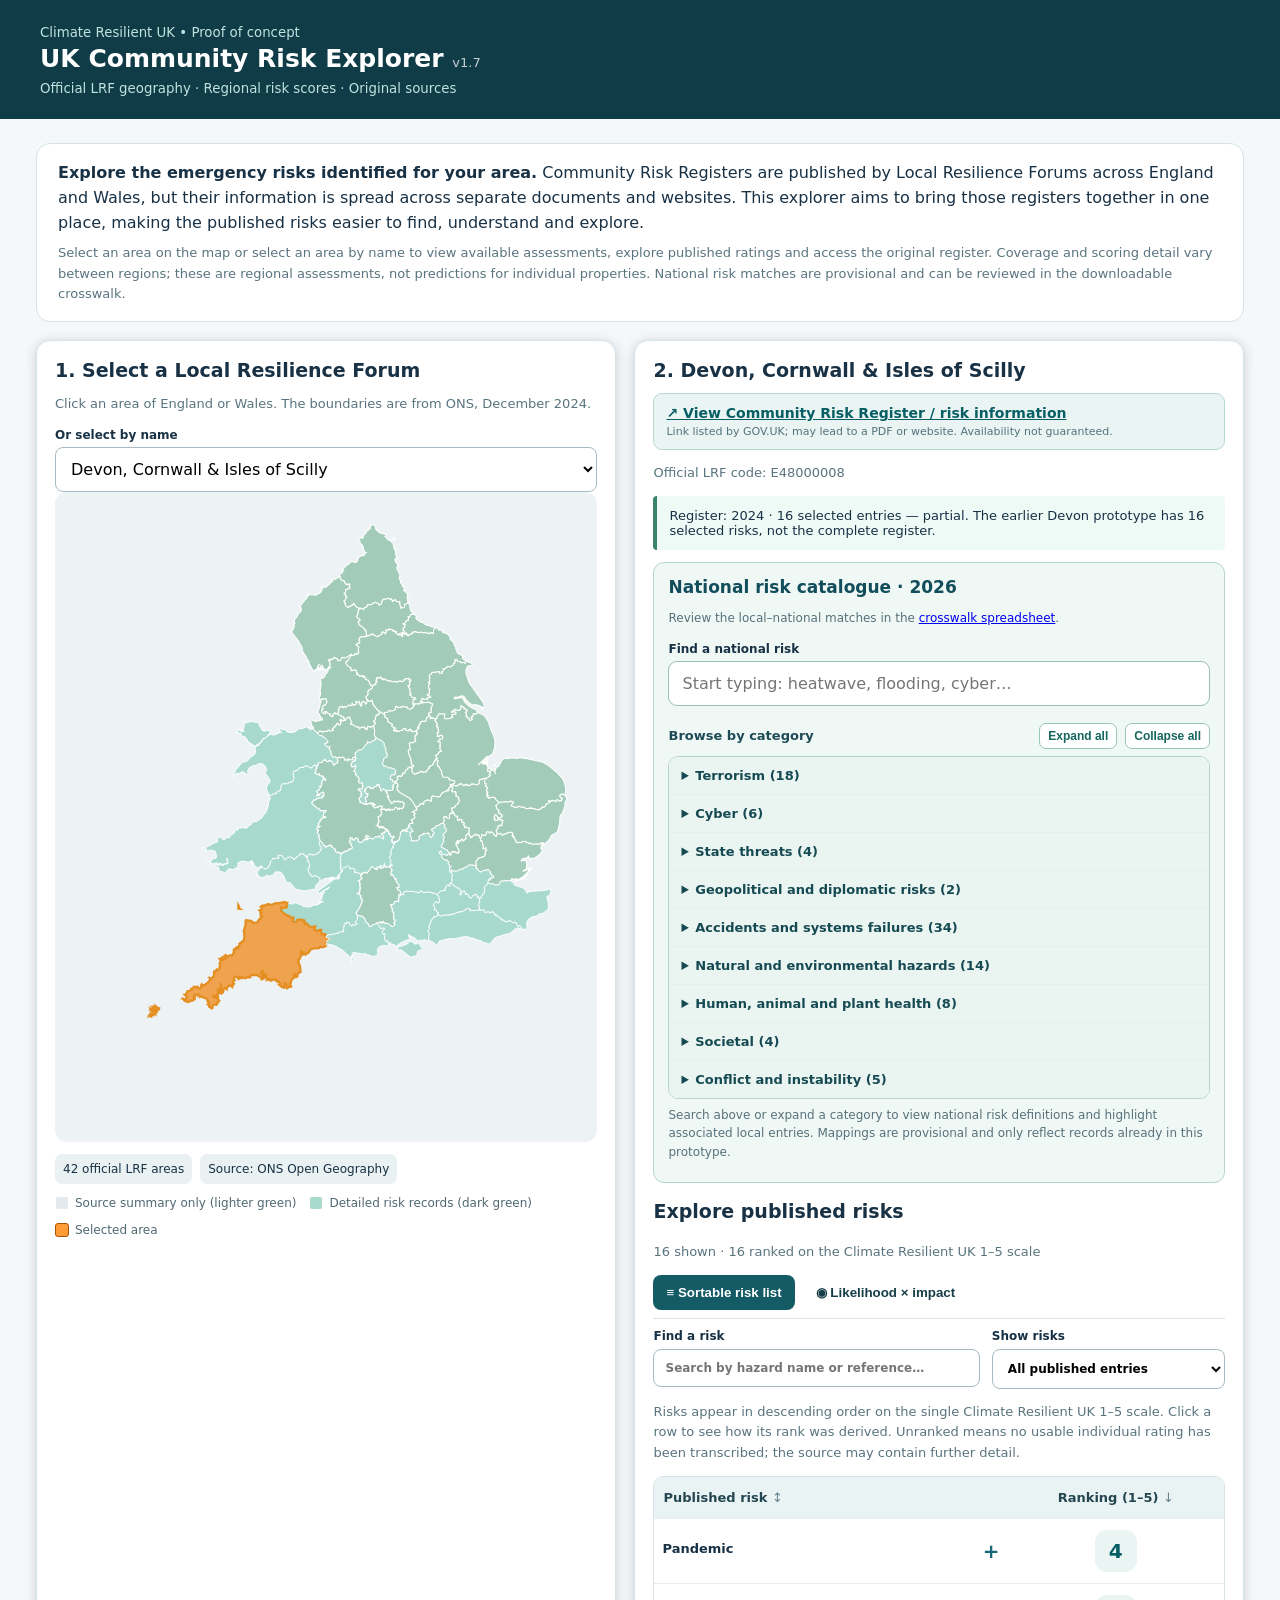
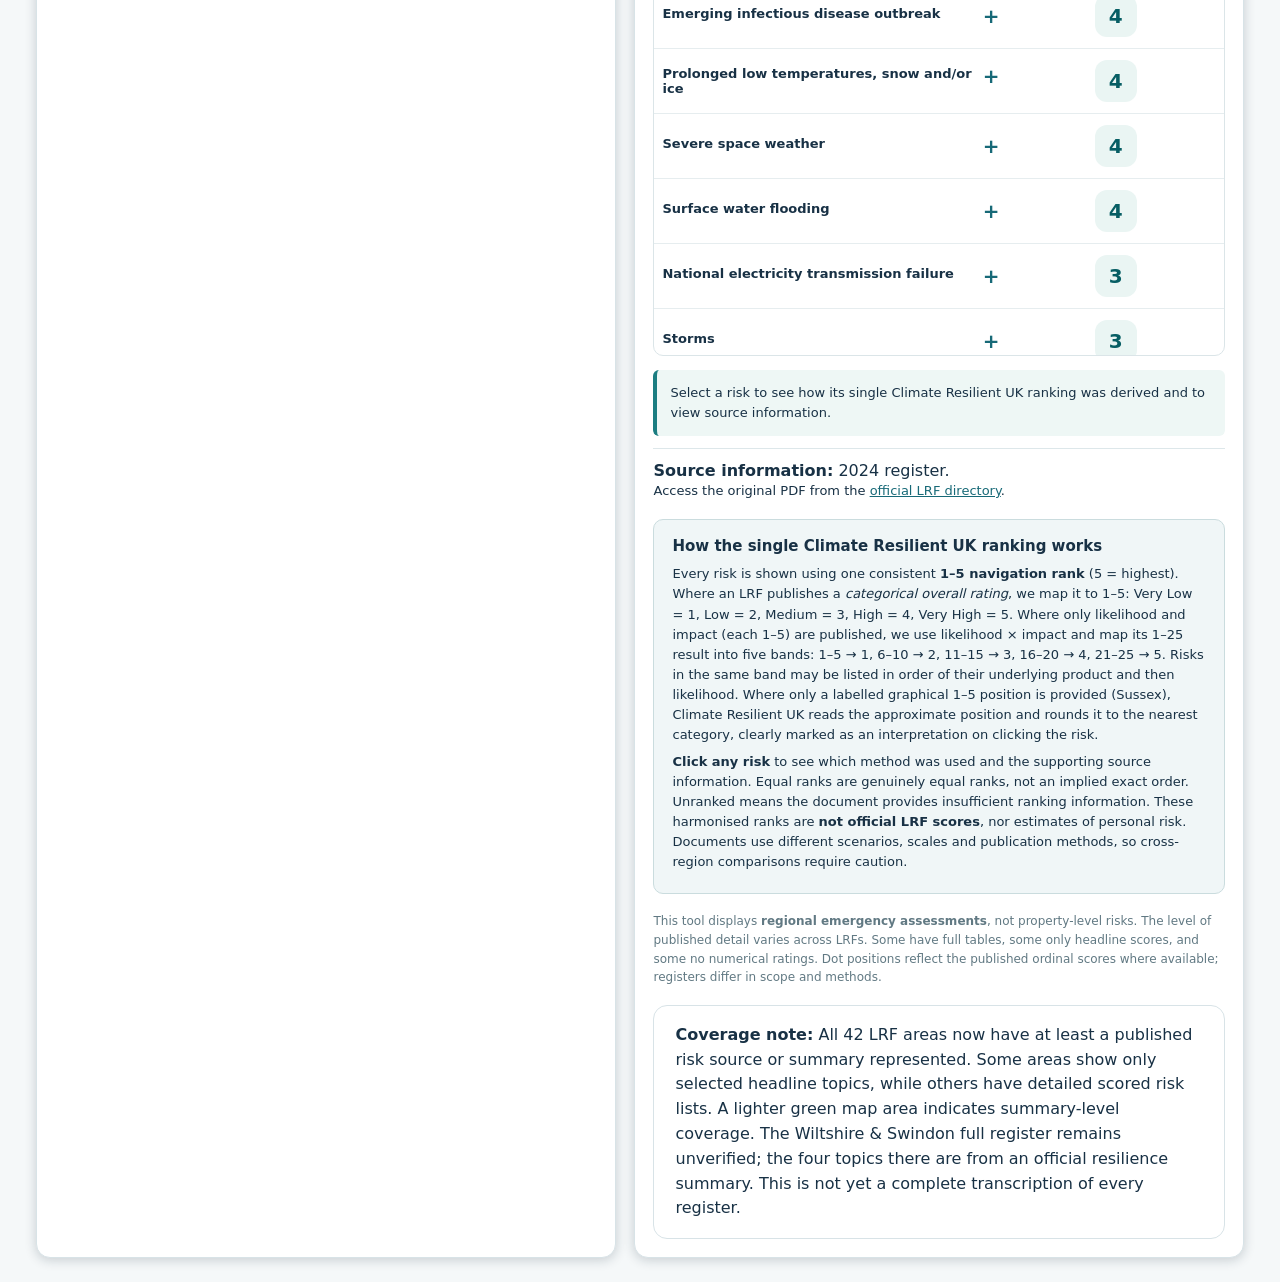
==== commit fe5ece37: "Add files via upload New version incorporating national risk register data" ====
--- a/index.html
+++ b/index.html
@@ -1,4 +1,4 @@
-<!DOCTYPE html><html lang="en"><head><meta charset="utf-8"/><meta name="viewport" content="width=device-width,initial-scale=1"/><title>CRUK | UK Community Risk Explorer</title><style>
+<!DOCTYPE html><html lang="en"><head><meta charset="utf-8"/><meta name="viewport" content="width=device-width,initial-scale=1"/><title>Climate Resilient UK | UK Community Risk Explorer</title><style>
 :root{font-family:system-ui,-apple-system,Segoe UI,Arial,sans-serif;color:#183145;background:#f5f8f9}*{box-sizing:border-box}body{margin:0}header{background:#103c48;color:white;padding:22px max(20px,calc((100vw - 1200px)/2))}header small{color:#bfe2df}h1{font-size:25px;margin:3px 0 5px}h2{font-size:19px;margin:0 0 12px}p{line-height:1.55}main{max-width:1240px;margin:24px auto;padding:0 16px}.layout{display:grid;grid-template-columns:minmax(320px,1fr) minmax(340px,1.05fr);gap:18px}.card{background:white;border:1px solid #d8e3e7;border-radius:14px;padding:18px;box-shadow:0 2px 12px #1233}.muted{color:#59747f;font-size:13px}.mapwrap{background:#edf3f5;border-radius:12px;overflow:hidden;position:relative}#map{width:100%;height:650px;display:block}.region{fill:#e3e9ec;stroke:#fff;stroke-width:0.9;cursor:pointer;vector-effect:non-scaling-stroke}.region.has-data{fill:#a8d9cd}.region:hover{fill:#8fa9b2}.region.has-data:hover{fill:#70bdae}.region.active,.region.has-data.active{fill:#ff9c35;stroke:#a85309;stroke-width:2.4}#tip{position:absolute;pointer-events:none;display:none;background:#113c48;color:#fff;padding:7px 10px;border-radius:7px;font-size:12px;max-width:220px}.notice{border-left:4px solid #dca35a;background:#fff8ec;padding:12px;margin:12px 0;border-radius:4px;font-size:13px}.good{border-left-color:#39846b;background:#eefaf5}label{display:block;font-size:12px;font-weight:700;margin:14px 0 5px}select,input{width:100%;padding:11px;border:1px solid #a8bac1;border-radius:8px;background:white;font:inherit}button{border:1px solid #91aab2;background:#f2f7f8;color:#173e48;border-radius:7px;padding:8px 11px;cursor:pointer}button:hover{background:#e1eded}.matrix{display:grid;grid-template-columns:20px repeat(5,1fr);gap:4px;margin:16px 0}.cell{height:48px;border:1px solid #eee;border-radius:5px;font-weight:700}.axis{text-align:center;align-self:center;font-size:12px;color:#6d7f86}.risklist{max-height:250px;overflow:auto;border:1px solid #dbe5e8;border-radius:8px}.risk{padding:9px 11px;border-bottom:1px solid #eef2f3;cursor:pointer;font-size:13px}.risk:hover,.risk.selected{background:#eaf5f3}.risk span{float:right;color:#617983}.pill{display:inline-block;background:#e2eceb;padding:5px 8px;border-radius:12px;font-size:11px}.foot{margin-top:18px;font-size:12px;color:#617983}.links a{color:#176977;overflow-wrap:anywhere}.stats{display:flex;gap:8px;flex-wrap:wrap;margin:12px 0}.stats span{background:#e9f1f2;padding:8px;border-radius:7px;font-size:12px}@media(max-width:800px){.layout{grid-template-columns:1fr}#map{height:500px}} .risk small{display:block;color:#6b7f86;margin-top:3px}.sourcewarn{color:#6f4e17}.tabmsg{font-size:13px;line-height:1.5}.smalllink{font-size:13px} .sourcebox{margin-top:12px;border-top:1px solid #dde7ea;padding-top:12px}.register-link{padding:11px 12px;margin:10px 0;background:#eaf5f3;border:1px solid #b7d8d1;border-radius:9px;font-size:14px}.register-link a{font-weight:750;color:#075e64;overflow-wrap:anywhere}.register-link small{display:block;color:#55717c;margin-top:4px;font-size:11px}.matrix-frame{display:flex;gap:7px;align-items:stretch}.matrix-inner{flex:1;min-width:0}.matrix-inner .matrix{margin:5px 0 0}.y-axis-label{writing-mode:vertical-rl;transform:rotate(180deg);display:flex;align-items:center;justify-content:center;gap:8px;font-size:14px;font-weight:800;color:#155768;letter-spacing:.1px}.x-axis-label{text-align:center;font-size:15px;font-weight:800;color:#155768;margin:12px 0 19px}.x-axis-label span{margin-right:6px}@media(max-width:460px){.y-axis-label{font-size:12px}.x-axis-label{font-size:13px}.matrix{gap:3px}.cell{height:41px}} 
 /* v0.5: plain-English, direct labelled dot plot */
 .scatter{display:grid;grid-template-columns:26px repeat(5,minmax(0,1fr));gap:0;margin:16px 0 3px;overflow:visible}
@@ -40,22 +40,77 @@
 .rank-only{text-align:center!important;width:100px;min-width:86px}.rank-single{display:inline-flex;align-items:center;justify-content:center;width:42px;height:42px;border-radius:12px;background:#eaf5f3;color:#075e64;font-size:20px;font-weight:800;line-height:1}.rank-single.is-unranked{width:auto;min-width:78px;padding:0 8px;font-size:12px;color:#617983;background:#f0f3f4}.expanded-risk td{background:#f7fafb}.expanded-risk-content{max-width:100%;padding:10px 5px;line-height:1.5;font-size:13px}.expanded-risk-content p{margin:7px 0}.risk-table th:last-child{text-align:center}.risk-table th:last-child button{text-align:center}.risk-table td:first-child{min-width:170px}
 
 .region.summary-data{fill:#a3cbb9;stroke:#fff;stroke-width:1.05}.region.summary-data:hover{fill:#6fb594}.region.summary-data.active{fill:#f0a34f;stroke:#e38f22;stroke-width:2.3}
+</style><style>.national-pane{margin:12px 0 17px;border:1px solid #b6d5d0;background:#f0f8f6;border-radius:11px;padding:14px}.national-pane h3{margin:0 0 8px;color:#114d5a;font-size:17px}.national-pane select{margin:5px 0 9px}.national-details{font-size:13px;line-height:1.5}.national-details p{margin:7px 0}.national-details .nmeta{color:#50727a;font-size:12px}.national-link{color:#056578}.national-pane .note{font-size:12px;color:#56717a}.national-highlit{fill:#237e6d!important}.region.national-no-match{fill:#e3e9ec!important}.region.national-maybe{fill:#abd4cd!important}.match-flag{display:inline-block;font-size:11px;border-radius:8px;padding:3px 7px;background:#d9edeb;color:#13585b;margin-top:5px}.risk-table td .match-flag{margin-left:5px}</style><style>
+.national-search-wrap{position:relative;margin-top:5px}.national-search-wrap input{width:100%;padding:12px 13px;border-radius:9px;border:1px solid #9bbeb9;font:inherit;background:#fff;color:#183145}.national-search-wrap input:focus{outline:3px solid #a9ddd4;outline-offset:1px}.national-suggestions{position:absolute;top:calc(100% + 4px);left:0;right:0;background:white;border:1px solid #9bbeb9;box-shadow:0 9px 24px #0b414129;border-radius:10px;z-index:20;overflow:auto;max-height:315px}.national-suggestions[hidden],.national-selected[hidden]{display:none!important}.national-suggestion{display:flex;flex-direction:column;gap:2px;width:100%;padding:9px 11px;background:white;border:0;border-bottom:1px solid #eef2f2;text-align:left;color:#173b47;cursor:pointer;font-size:13px}.national-suggestion small{font-size:11px;color:#668085}.national-suggestion:hover,.national-suggestion.highlighted{background:#d9eeea}.national-no-results{padding:12px;color:#65787e;font-size:13px}.national-tree-heading{display:flex;gap:8px;align-items:center;flex-wrap:wrap;margin:17px 0 7px}.national-tree-heading strong{margin-right:auto;font-size:13px;color:#1e4b56}.national-tree-heading button,.national-selected button{border:1px solid #99c6ba;border-radius:7px;background:#fff;color:#14665e;padding:5px 8px;font-size:12px;font-weight:650;cursor:pointer}.national-tree{max-height:380px;overflow-y:auto;border:1px solid #b6d5d0;border-radius:10px;background:#fff}.national-category{border-bottom:1px solid #e4efec}.national-category:last-child{border-bottom:0}.national-category summary{cursor:pointer;padding:11px 12px;background:#eaf5f2;color:#164a52;font-weight:750;font-size:13px;list-style-position:inside}.national-category summary:hover{background:#dcefe9}.national-category-items{padding:4px 6px 8px 20px}.national-risk-item{display:block;border:0;background:transparent;color:#264d57;text-align:left;width:100%;padding:8px 9px;border-radius:6px;cursor:pointer;font-size:12px;line-height:1.4}.national-risk-item:hover{background:#edf6f4}.national-risk-item.active{background:#cae8df;color:#075b54;font-weight:750}.national-selected{display:flex;align-items:center;justify-content:space-between;gap:10px;margin:10px 0 4px;padding:10px;background:#d8ede6;border:1px solid #a7cec3;border-radius:8px;font-size:12px}.national-selected span{min-width:0}.national-selected button{flex-shrink:0}.national-pane .national-tree button:focus-visible,.national-pane .national-tree summary:focus-visible{outline:2px solid #138179;outline-offset:-2px}
 </style></head><body>
-<header><small>CLIMATE RESILIENT UK • PROOF OF CONCEPT</small><h1>UK Community Risk Explorer <span style="font-size:13px;font-weight:400;opacity:.75">v1.5b</span></h1><small>Official LRF geography · Regional risk scores · Original sources</small></header>
-<main><section class="intro" aria-label="About this explorer"><p><strong>Explore the emergency risks identified for your area.</strong> Community Risk Registers are published by Local Resilience Forums across England and Wales, but their information is spread across separate documents and websites. This explorer aims to bring those registers together in one place, making the published risks easier to find, understand and explore.</p><p class="muted">Select an area on the map or use the dropdown to view available assessments, explore published ratings and access the original register. Coverage and scoring detail vary between regions; these are regional assessments, not predictions for individual properties.</p></section><div class="layout"><section class="card"><h2>1. Select a Local Resilience Forum</h2><p class="muted">Click an area of England or Wales. The boundaries are from ONS, December 2024.</p><label for="region">Or select by name</label><select id="region"></select><div class="mapwrap"><svg id="map" viewBox="0 0 600 880" role="img" aria-label="Interactive map of England and Wales Local Resilience Forum areas"></svg><div id="tip"></div></div><div class="stats"><span id="count"></span><span>Source: ONS Open Geography</span></div><div class="map-legend"><span><i class="legend-chip pending"></i>Source summary only (lighter green)</span><span><i class="legend-chip available"></i>Detailed risk records (dark green)</span><span><i class="legend-chip chosen"></i>Selected area</span></div></section><section class="card"><h2 id="name">2. Explore the risk register</h2><div id="registerLink" class="register-link"></div><p id="code" class="muted"></p><div id="notice" class="notice"></div><div id="riskArea">
+<header><small>Climate Resilient UK • Proof of concept</small><h1>UK Community Risk Explorer <span style="font-size:13px;font-weight:400;opacity:.75">v1.7</span></h1><small>Official LRF geography · Regional risk scores · Original sources</small></header>
+<main><section class="intro" aria-label="About this explorer"><p><strong>Explore the emergency risks identified for your area.</strong> Community Risk Registers are published by Local Resilience Forums across England and Wales, but their information is spread across separate documents and websites. This explorer aims to bring those registers together in one place, making the published risks easier to find, understand and explore.</p><p class="muted">Select an area on the map or select an area by name to view available assessments, explore published ratings and access the original register. Coverage and scoring detail vary between regions; these are regional assessments, not predictions for individual properties. National risk matches are provisional and can be reviewed in the downloadable crosswalk.</p></section><div class="layout"><section class="card"><h2>1. Select a Local Resilience Forum</h2><p class="muted">Click an area of England or Wales. The boundaries are from ONS, December 2024.</p><label for="region">Or select by name</label><select id="region"></select><div class="mapwrap"><svg id="map" viewBox="0 0 600 880" role="img" aria-label="Interactive map of England and Wales Local Resilience Forum areas"></svg><div id="tip"></div></div><div class="stats"><span id="count"></span><span>Source: ONS Open Geography</span></div><div class="map-legend"><span><i class="legend-chip pending"></i>Source summary only (lighter green)</span><span><i class="legend-chip available"></i>Detailed risk records (dark green)</span><span><i class="legend-chip chosen"></i>Selected area</span></div></section><section class="card"><h2 id="name">2. Explore the risk register</h2><div id="registerLink" class="register-link"></div><p id="code" class="muted"></p><div id="notice" class="notice"></div><section class="national-pane" aria-label="National risk catalogue"><h3>National risk catalogue · 2026</h3><p class="note">Review the local–national matches in the <a href="Climate_Resilient_UK_Risk_Crosswalk_v16.xlsx" download>crosswalk spreadsheet</a>.</p><label for="nationalSearch">Find a national risk</label><div class="national-search-wrap"><input id="nationalSearch" type="search" placeholder="Start typing: heatwave, flooding, cyber…" autocomplete="off" role="combobox" aria-autocomplete="list" aria-expanded="false" aria-controls="nationalSuggestions" aria-label="Search national risks"/><div id="nationalSuggestions" class="national-suggestions" role="listbox" hidden></div></div><div class="national-selected" id="nationalSelected" hidden></div><div class="national-tree-heading"><strong>Browse by category</strong><button type="button" id="expandNational">Expand all</button><button type="button" id="collapseNational">Collapse all</button></div><div id="nationalTree" class="national-tree" aria-label="National risks grouped by category"></div><div id="nationalDetails" class="national-details"><p class="note">Search above or expand a category to view national risk definitions and highlight associated local entries. Mappings are provisional and only reflect records already in this prototype.</p></div></section><div id="riskArea">
 <div class="risk-heading"><h2>Explore published risks</h2><div id="summary" class="muted"></div></div>
 <div class="view-tabs" role="tablist" aria-label="Choose risk view"><button id="listTab" class="view-tab active" role="tab" aria-selected="true">≡ Sortable risk list</button><button id="plotTab" class="view-tab" role="tab" aria-selected="false">◉ Likelihood × impact</button></div>
 <div class="filterbar"><label for="riskSearch">Find a risk<input id="riskSearch" type="search" placeholder="Search by hazard name or reference…"></label><label for="riskFilter">Show risks<select id="riskFilter"><option value="all">All published entries</option><option value="scored">Ranked risks (1–5)</option><option value="unscored">Unranked risks</option></select></label></div>
-<div id="listView" role="tabpanel"><p class="muted">Risks appear in descending order on the single CRUK 1–5 scale. Click a row to see how its rank was derived. Unranked means no usable individual rating has been transcribed; the source may contain further detail.</p><div class="tablewrap"><table class="risk-table simplified-table"><thead><tr><th><button data-sort="name">Published risk <span class="sortarrow">↕</span></button></th><th><button data-sort="priority">Ranking (1–5) <span class="sortarrow">↓</span></button></th></tr></thead><tbody id="riskRows"></tbody></table></div></div>
+<div id="listView" role="tabpanel"><p class="muted">Risks appear in descending order on the single Climate Resilient UK 1–5 scale. Click a row to see how its rank was derived. Unranked means no usable individual rating has been transcribed; the source may contain further detail.</p><div class="tablewrap"><table class="risk-table simplified-table"><thead><tr><th><button data-sort="name">Published risk <span class="sortarrow">↕</span></button></th><th><button data-sort="priority">Ranking (1–5) <span class="sortarrow">↓</span></button></th></tr></thead><tbody id="riskRows"></tbody></table></div></div>
 <div id="plotView" role="tabpanel" hidden><p class="muted">Each marker sits on its <strong>published</strong> likelihood and impact coordinates. A number inside a marker means several risks share the same scores. Click a marker to see their names.</p><div class="plot-layout"><div class="plot-shell"><div class="plot-y">↑ More impactful</div><svg id="riskPlot" viewBox="0 0 480 420" role="img" aria-label="Risk plot, likelihood increasing right and impact increasing up"></svg><div class="plot-x">More likely →</div></div><div class="plot-side"><h3 id="clusterTitle">Risks at this position</h3><p id="clusterHint" class="muted">Select a marker on the plot to see the risks scored at that position.</p><div id="clusterRisks" class="cluster-list"></div></div></div></div>
-<div id="detail" class="detail-card" aria-live="polite">Select a risk to see how its single CRUK ranking was derived and to view source information.</div>
-</div><div class="links" id="sources"></div><section class="method-note" aria-labelledby="rankmethod"><h3 id="rankmethod">How the single CRUK ranking works</h3><p>Every risk is shown using one consistent <strong>1–5 navigation rank</strong> (5 = highest). Where an LRF publishes a <em>categorical overall rating</em>, we map it to 1–5: Very Low = 1, Low = 2, Medium = 3, High = 4, Very High = 5. Where only likelihood and impact (each 1–5) are published, we use likelihood × impact and map its 1–25 result into five bands: 1–5 → 1, 6–10 → 2, 11–15 → 3, 16–20 → 4, 21–25 → 5. Risks in the same band may be listed in order of their underlying product and then likelihood. Where only a labelled graphical 1–5 position is provided (Sussex), CRUK reads the approximate position and rounds it to the nearest category, clearly marked as an interpretation on clicking the risk.</p><p><strong>Click any risk</strong> to see which method was used and the supporting source information. Equal ranks are genuinely equal ranks, not an implied exact order. Unranked means the document provides insufficient ranking information. These harmonised ranks are <strong>not official LRF scores</strong>, nor estimates of personal risk. Documents use different scenarios, scales and publication methods, so cross-region comparisons require caution.</p></section>
+<div id="detail" class="detail-card" aria-live="polite">Select a risk to see how its single Climate Resilient UK ranking was derived and to view source information.</div>
+</div><div class="links" id="sources"></div><section class="method-note" aria-labelledby="rankmethod"><h3 id="rankmethod">How the single Climate Resilient UK ranking works</h3><p>Every risk is shown using one consistent <strong>1–5 navigation rank</strong> (5 = highest). Where an LRF publishes a <em>categorical overall rating</em>, we map it to 1–5: Very Low = 1, Low = 2, Medium = 3, High = 4, Very High = 5. Where only likelihood and impact (each 1–5) are published, we use likelihood × impact and map its 1–25 result into five bands: 1–5 → 1, 6–10 → 2, 11–15 → 3, 16–20 → 4, 21–25 → 5. Risks in the same band may be listed in order of their underlying product and then likelihood. Where only a labelled graphical 1–5 position is provided (Sussex), Climate Resilient UK reads the approximate position and rounds it to the nearest category, clearly marked as an interpretation on clicking the risk.</p><p><strong>Click any risk</strong> to see which method was used and the supporting source information. Equal ranks are genuinely equal ranks, not an implied exact order. Unranked means the document provides insufficient ranking information. These harmonised ranks are <strong>not official LRF scores</strong>, nor estimates of personal risk. Documents use different scenarios, scales and publication methods, so cross-region comparisons require caution.</p></section>
 <p class="foot">This tool displays <strong>regional emergency assessments</strong>, not property-level risks. The level of published detail varies across LRFs. Some have full tables, some only headline scores, and some no numerical ratings. Dot positions reflect the published ordinal scores where available; registers differ in scope and methods.</p><div class="intro" style="margin-top:18px;margin-bottom:0"><p><strong>Coverage note:</strong> All 42 LRF areas now have at least a published risk source or summary represented. Some areas show only selected headline topics, while others have detailed scored risk lists. A lighter green map area indicates summary-level coverage. The Wiltshire &amp; Swindon full register remains unverified; the four topics there are from an official resilience summary. This is not yet a complete transcription of every register.</p></div></section></div></main>
 <script>
-const FEATURES=[{"code":"E48000001","name":"Avon & Somerset","geometry":{"type":"Polygon","coordinates":[[[-2.54081319713281,51.6823970962226],[-2.48964630141277,51.6639645095007],[-2.49067532485481,51.6448339830528],[-2.44298607534301,51.6524866246724],[-2.38577199595766,51.639815188173],[-2.40047490634886,51.6351434801944],[-2.38890966915367,51.6275403736507],[-2.39465737965729,51.5973688231193],[-2.36564150390742,51.603741118934],[-2.33106255956941,51.591602189699],[-2.29439006004352,51.5947958404814],[-2.28274577923905,51.5785165611065],[-2.26028641253826,51.5698801480534],[-2.26841140596192,51.5496955435553],[-2.25582265063991,51.5220733089034],[-2.32427608910811,51.4975166005356],[-2.29046578148789,51.4866510030916],[-2.29574294629382,51.458590038425],[-2.28509443323933,51.457884865453],[-2.29535024778849,51.4262523417697],[-2.27853647762857,51.415755839631],[-2.29080374096335,51.4057164977673],[-2.28191115864131,51.3972104102944],[-2.29670873229616,51.3948461922819],[-2.29026067263951,51.3725956710009],[-2.34433841756594,51.3455637219807],[-2.29794284572074,51.3431921414442],[-2.30024212303382,51.3323116100939],[-2.27493751796668,51.3250345839523],[-2.27195450640093,51.3142540530138],[-2.28513666260929,51.3094530998551],[-2.27682854944666,51.3040489298934],[-2.28068002440096,51.2934629269795],[-2.25349723752292,51.2898347400343],[-2.24534123488723,51.2538761361828],[-2.29846468216909,51.1753224433337],[-2.34586192692829,51.1333624818332],[-2.34453924740452,51.1246781592988],[-2.36493500475167,51.1178182373387],[-2.36086958335645,51.0990175000391],[-2.32586314227273,51.0796783386233],[-2.34998725978621,51.0688819930746],[-2.32963780552734,51.0421648172387],[-2.38175580426671,51.0019465152671],[-2.37692092962676,50.9907648121342],[-2.35489702801029,50.9908805150929],[-2.34391373777614,50.9847698058152],[-2.34455653686763,50.9788293020014],[-2.41492761933618,50.9605834373784],[-2.42799147535897,50.9713867566727],[-2.4471777663599,50.9678502218697],[-2.44286746193651,50.9596600849719],[-2.45620376827821,50.949343882166],[-2.49034524922401,50.972772405707],[-2.50234661127076,50.9938363577523],[-2.54743511832829,50.999541686375],[-2.54542343612897,50.9850805001359],[-2.55620702557173,50.9795351566586],[-2.5746303684989,50.9866936804358],[-2.6033871710982,50.9763444685398],[-2.59820027247584,50.9485744868514],[-2.61609375160151,50.9405812720219],[-2.60404000220076,50.9267247015292],[-2.62408763150089,50.9077491395875],[-2.60954134221856,50.8915262925642],[-2.61553187683303,50.8818991360322],[-2.66066607869173,50.8871431755986],[-2.71441140072303,50.8711611425103],[-2.71452438087078,50.8639393747871],[-2.75751174276903,50.8668891707782],[-2.79229423668103,50.8528182451434],[-2.81142509401011,50.8634098179933],[-2.82884896233592,50.8487386675088],[-2.88913318145445,50.8500325296582],[-2.94167534121695,50.8358905386756],[-2.9538802796115,50.820853802924],[-2.96982908150892,50.8341996682611],[-2.97363168996566,50.855759443923],[-3.03680608618723,50.851065172005],[-3.03263151653362,50.8616392382458],[-3.05498743545546,50.8744870090465],[-3.05258258350788,50.9086129121055],[-3.12634080218261,50.9017199603079],[-3.14794394647587,50.8917525785554],[-3.18797477023266,50.9103799323263],[-3.1664788965881,50.9477134835514],[-3.25483048358088,50.941845748744],[-3.29384739259865,50.9551387039269],[-3.3336699633033,50.9827882860689],[-3.37866358603564,50.9775085056912],[-3.38048774397398,51.0184858597692],[-3.41417405059937,51.0197027041855],[-3.42130388849576,51.0307781797596],[-3.50426136251134,51.030179275447],[-3.52045780685949,51.0258953360323],[-3.51888138570953,51.0147955189713],[-3.53504945700713,51.0033472644127],[-3.60962214804726,51.0079202015602],[-3.61470093632614,51.0155497343001],[-3.59447111942891,51.0551947230772],[-3.64670925190031,51.0580591620277],[-3.69246375831133,51.08056544087],[-3.71994749264963,51.0808206521958],[-3.80428873272582,51.1156852813333],[-3.83449124892582,51.1383810127642],[-3.83917542483951,51.1769230984561],[-3.78630346639544,51.171926921259],[-3.72498387980715,51.1795920620775],[-3.73320126956949,51.2227250747861],[-3.71972203598789,51.233743509389],[-3.62182430763038,51.2170707633745],[-3.57864427075926,51.2323633943483],[-3.54383838079767,51.2333562418986],[-3.46738809366673,51.2117920943782],[-3.45379309264636,51.216196894954],[-3.40481830413703,51.1877289794591],[-3.27971943785222,51.1835500764804],[-3.19795741870961,51.2046672524471],[-3.10742823464669,51.2150106427597],[-3.03680290807783,51.2451080971246],[-3.09750210682705,51.2288865500924],[-3.05969440902707,51.2487843632119],[-3.10563316083089,51.2436632676588],[-3.10327522296505,51.2450593894539],[-3.05475975480044,51.2500629465715],[-3.0272915462718,51.2503671909272],[-3.02924454007093,51.2511720734549],[-3.00508537807498,51.2423289532402],[-3.02924081922591,51.2533679364503],[-3.1031831142688,51.2515841055187],[-3.03932230114071,51.2823361297178],[-3.02742101087833,51.3230607736283],[-3.03932996105949,51.3300505733646],[-3.02174415595656,51.328968024117],[-2.99902002322006,51.3624601857529],[-2.99317739191461,51.3596287275375],[-2.98398522666185,51.388412392939],[-2.91476291930707,51.4008989796114],[-2.88797552203131,51.4278827043713],[-3.10743801850797,51.3416243988121],[-3.10362070536116,51.3385275130833],[-3.11533785081796,51.3396350995701],[-3.10744237479053,51.3416234584536],[-3.11782412623722,51.3750882193146],[-2.78142917611022,51.5252840625703],[-2.70194565517219,51.5228326058059],[-2.69132835021853,51.548233314131],[-2.6978650463396,51.5442248192566],[-2.70079010714599,51.5445445935708],[-2.70176124113914,51.5462741986011],[-2.67904486724478,51.5600256999628],[-2.70155936951297,51.5589447322069],[-2.69268694926718,51.5712262462978],[-2.70795152552104,51.5745818379779],[-2.6462333166135,51.6034450220278],[-2.6388912867391,51.61165922973],[-2.6458043672509,51.626378211896],[-2.61700915249418,51.6557299434116],[-2.57434611745968,51.6637451227568],[-2.54081319713281,51.6823970962226]]]}},{"code":"E48000002","name":"Bedfordshire","geometry":{"type":"Polygon","coordinates":[[[-0.519829880170178,52.3176925671775],[-0.433516070195017,52.3118751802154],[-0.435761112192004,52.2966568791838],[-0.421767439464139,52.2849474975919],[-0.375009968281875,52.2804693774587],[-0.372175068758848,52.2734998522037],[-0.382341197020937,52.27112565563],[-0.374375681124288,52.232998287561],[-0.341010840873401,52.2306474928648],[-0.34346885979841,52.2418744200723],[-0.334493652011644,52.2429205803286],[-0.285693744441477,52.2374014679925],[-0.299513767510345,52.2203297847354],[-0.296267726158592,52.2104823923657],[-0.261845188172905,52.2098669202172],[-0.240723002820836,52.1901931428209],[-0.26069408798734,52.1764014209368],[-0.2166619212819,52.1587665247063],[-0.234804043652189,52.1447267573934],[-0.150513430770291,52.1436194899275],[-0.14398550393289,52.1177420599242],[-0.149536762596395,52.0898727662568],[-0.172540383850461,52.0602232672104],[-0.194982619305265,52.0624150804419],[-0.219493434451981,52.0367412582338],[-0.201256006066088,52.0098246876381],[-0.244078670645728,51.9990232883888],[-0.260255094968933,51.9797048186911],[-0.27390055373757,51.9812095337396],[-0.283893437171196,52.001820266222],[-0.30000417064842,52.0007554989309],[-0.295329609453011,51.9954098905604],[-0.312233444953791,51.9819325790177],[-0.3672962650547,51.9837494445709],[-0.349162310385306,51.963740784877],[-0.372777416440104,51.9479757190704],[-0.382912026325528,51.9514137075356],[-0.380686423367772,51.9794323172539],[-0.399439484751453,51.9676713987573],[-0.405647618919527,51.9324661762243],[-0.388620718878982,51.9250970917446],[-0.377489882291102,51.8984330955628],[-0.349836724804763,51.8786756726462],[-0.355215468925776,51.8672554150783],[-0.342038350095036,51.8466408946785],[-0.363307665681262,51.8421047405047],[-0.374054814725538,51.8291946889715],[-0.421500810100557,51.8502052251338],[-0.469683314908622,51.855898434419],[-0.47829846763004,51.8531365016758],[-0.471195676810699,51.8454678688016],[-0.501818268966651,51.8367948216486],[-0.511192917001904,51.82589360945],[-0.502282758285977,51.8154586931751],[-0.519728847877412,51.8050953611133],[-0.543179757873722,51.8154635163196],[-0.553613859712542,51.8267529272763],[-0.537619262375032,51.8314728021354],[-0.583563578497735,51.8703238397593],[-0.702156753865155,51.9091191125534],[-0.682288535826066,51.9427627094442],[-0.670493797974003,51.9436203485085],[-0.672076196587977,51.9559102664276],[-0.645680806107934,51.9722283103994],[-0.661689665376442,51.9997363844313],[-0.643460193916601,52.0109005916404],[-0.650960161931678,52.0185469830642],[-0.640329250663556,52.0236607940192],[-0.643047384421451,52.0372494375455],[-0.66897597717708,52.0487168398621],[-0.591810331121503,52.110691887186],[-0.607249381411581,52.1338687508704],[-0.635451654776416,52.1392536199736],[-0.640765866741152,52.1528176271751],[-0.630687617590423,52.1550241210245],[-0.627446652788111,52.1815454674071],[-0.668756729853352,52.1975137294927],[-0.63733162156624,52.2273176308065],[-0.653655470981071,52.2682893062583],[-0.603337324956545,52.2788024372895],[-0.565693055132987,52.2534682255308],[-0.541971909036615,52.2560727476437],[-0.531190184929433,52.2704024294568],[-0.541969414284238,52.289942445996],[-0.514051195755829,52.3146970752555],[-0.519829880170178,52.3176925671775]]]}},{"code":"E48000003","name":"Cambridgeshire and Peterborough","geometry":{"type":"Polygon","coordinates":[[[0.171626068420179,52.7380317015671],[0.153570700388405,52.6822231824815],[0.184716621631441,52.6778946654604],[0.18384177886579,52.6556620728782],[0.16992534130976,52.6504354929245],[0.219064834307513,52.6219805201084],[0.191599589117174,52.6015168565558],[0.199622325583486,52.5826580161236],[0.218426481022836,52.572443064814],[0.205699690782256,52.5656622957583],[0.217230675310393,52.5604815443468],[0.204732303268133,52.5546669960533],[0.214613318400706,52.549117801569],[0.203827914065556,52.5454044268561],[0.213130504296682,52.5381577137314],[0.205847680791922,52.5338580244069],[0.230591211600485,52.527909943084],[0.206123341125585,52.5196351206314],[0.246007354494561,52.4999383321961],[0.309360655162502,52.5136222727616],[0.367062169051718,52.5011737846265],[0.380706411169306,52.4795394578116],[0.428529094955595,52.4546526137199],[0.425313414692045,52.4303272432038],[0.374777423612123,52.4097288643797],[0.407617046340143,52.3615737969334],[0.442570138660837,52.3488134391469],[0.424188661743469,52.3292291294186],[0.431376631558306,52.315825429636],[0.457617975720841,52.3162509313309],[0.504739187687191,52.2861912061766],[0.498852649660747,52.2730145394587],[0.424198050649824,52.2558764310225],[0.382723057789948,52.2932662503857],[0.358892384018672,52.2975239008586],[0.355241041288966,52.2793362539126],[0.339943777893116,52.2677478531284],[0.360955086815676,52.2493481618905],[0.342684099441605,52.2423433452495],[0.371248919207141,52.2265901694376],[0.421335031399158,52.2396913201039],[0.414517804147287,52.2478611370065],[0.42696480396438,52.2536027671157],[0.481765520426287,52.2323758975213],[0.494890700539826,52.2392880539741],[0.514484042486228,52.2267794075271],[0.51282087575082,52.2136889306465],[0.503017555584938,52.2070304979567],[0.491332842084376,52.1651020314098],[0.452244935675451,52.1732020216015],[0.435915802809098,52.1594950929118],[0.417276418385201,52.1593066833021],[0.417486382150141,52.1331624284228],[0.389589786598814,52.1174705808696],[0.381803808187178,52.1027012934274],[0.394996785207166,52.0959681287178],[0.39085001303949,52.088483190029],[0.407102699339556,52.0707667510309],[0.379612827815692,52.0495627138227],[0.389478577566955,52.0363397339354],[0.345932855516239,52.0497014236188],[0.32467398462829,52.0727832865237],[0.286431681080009,52.0902499148384],[0.251623252757855,52.076770953667],[0.235208003627414,52.0890000494769],[0.203459400262098,52.0926741544765],[0.183194362384494,52.0731834544936],[0.189922071971941,52.0602013954013],[0.166396143400974,52.0481907792676],[0.128135198304803,52.0473225707854],[0.119077515908339,52.0599625867341],[0.105736213487718,52.060261106198],[0.080037791251046,52.0079215659635],[0.059364197126084,52.0140865355141],[0.040306384829794,52.053327290887],[0.003499048112275,52.0499159967257],[-0.019635196010369,52.0635862665359],[-0.126567501937775,52.02092187507],[-0.122338660710822,52.0296361145245],[-0.133729866748337,52.0462328518227],[-0.155223698265626,52.053295621298],[-0.144462739636375,52.1382217991082],[-0.234804043652189,52.1447267573934],[-0.2166619212819,52.1587665247063],[-0.26069408798734,52.1764014209368],[-0.240723002820836,52.1901931428209],[-0.261845188172905,52.2098669202172],[-0.296267726158592,52.2104823923657],[-0.299513767510345,52.2203297847354],[-0.285693744441477,52.2374014679925],[-0.334493652011644,52.2429205803286],[-0.34346885979841,52.2418744200723],[-0.341010840873401,52.2306474928648],[-0.374375681124288,52.232998287561],[-0.382341197020937,52.27112565563],[-0.372175068758848,52.2734998522037],[-0.375009968281875,52.2804693774587],[-0.421767439464139,52.2849474975919],[-0.435761112192004,52.2966568791838],[-0.436088655177378,52.3144708450816],[-0.465365756545097,52.3229532803249],[-0.466656737619639,52.3389275754879],[-0.483264192761938,52.3409032965452],[-0.477682425550585,52.3489199908052],[-0.498699838187518,52.3600958379159],[-0.488518815845791,52.3740235410232],[-0.494196332856475,52.3812033043001],[-0.443761325863617,52.3838572260705],[-0.415936175780047,52.4038048871222],[-0.417072832141305,52.4115991100394],[-0.362408041008102,52.4335312771171],[-0.371864735205449,52.4370595626874],[-0.341590492473876,52.4669426264393],[-0.359404306001708,52.4898300882408],[-0.354345203263394,52.506495071408],[-0.413602640818525,52.5256796127912],[-0.401283297186851,52.5386846816118],[-0.419593787330186,52.5589619541331],[-0.407290921113568,52.5640548539069],[-0.415381402678347,52.5787426388379],[-0.478814868225147,52.5736451461549],[-0.497651443767072,52.5868509757882],[-0.470961263649924,52.6179533103126],[-0.494688679013636,52.6402652600307],[-0.452832300952799,52.6542749147338],[-0.405694618313302,52.6480559470603],[-0.350076984266874,52.6616700383308],[-0.334985138827247,52.6748706346723],[-0.289240338532188,52.670276187598],[-0.260628419607621,52.6514134400108],[-0.206037616936727,52.6680733115502],[-0.192867813968712,52.6524385101436],[-0.180020104975691,52.6605611576378],[-0.14106199482318,52.6515074238731],[-0.102195958212229,52.6722061944761],[-0.087752503198597,52.6667860917744],[-0.063713814376574,52.6752330937121],[-0.031270683265058,52.6615327430761],[0.02105944954544,52.6647842476065],[0.048848482208305,52.6817708037533],[0.044149475987283,52.7143823487219],[0.063361872198951,52.7272720725937],[0.08901169539881,52.7236301650923],[0.132975309366633,52.7393044762982],[0.171626068420179,52.7380317015671]]]}},{"code":"E48000004","name":"Cheshire","geometry":{"type":"Polygon","coordinates":[[[-2.49407063634106,53.4801046441562],[-2.47820982725998,53.443485553908],[-2.44899434632428,53.4228751202574],[-2.47804769508193,53.3957042390285],[-2.41870475059561,53.3863118648762],[-2.36950668874988,53.3636135851273],[-2.33317913259163,53.3655787714212],[-2.2970879795132,53.3487171140861],[-2.30135901104771,53.3401206194559],[-2.25644728585402,53.3606768403736],[-2.22222420349714,53.3597812523082],[-2.18543826739703,53.3526515823381],[-2.18097727745663,53.3440438002352],[-2.19416286501527,53.3386504401553],[-2.16071094860953,53.3272003469789],[-2.14409931007101,53.3428710065711],[-2.15119059702052,53.3481331344542],[-2.138196731806,53.3568913113947],[-2.13902531020559,53.3673170106985],[-2.06823913874582,53.357363732235],[-2.04056362489501,53.3740877654935],[-2.00906756687152,53.3620174569885],[-2.00465983481896,53.3460096593325],[-2.01364994432454,53.3324201557635],[-2.00155104700482,53.3189218118205],[-2.0094248420728,53.2606147227429],[-1.97499351091041,53.2284202717473],[-1.99024867768893,53.223022290227],[-1.98708474891824,53.2119707688459],[-2.00025747033928,53.1937373238015],[-2.04610965363786,53.1927771374014],[-2.0701421980774,53.171672226677],[-2.11186950066067,53.1686364884112],[-2.1403630699576,53.1838497783136],[-2.14142291774514,53.156612488773],[-2.15554543171792,53.1596534942826],[-2.24643157183402,53.0903076293465],[-2.29337580822217,53.0783263863886],[-2.31805569446669,53.0814075166978],[-2.34758567133388,53.0561702915254],[-2.38148099775442,53.0524751031714],[-2.38422739107302,53.0261675763594],[-2.37042155075988,53.0145296481573],[-2.38304468514478,53.0077867854542],[-2.38094934526535,52.9981615398105],[-2.43676051035908,52.9862560826448],[-2.43466847192472,52.9695572514768],[-2.48113332913399,52.9588365842155],[-2.52136030854293,52.974341819955],[-2.53189371702813,52.9472629922317],[-2.56126288258472,52.9649521042076],[-2.5865066357406,52.9554244613863],[-2.59769347128031,52.9630059890586],[-2.59488906784906,52.9796071465965],[-2.63265093996284,52.9966707862961],[-2.67466228547344,52.9856628094808],[-2.69929243706707,52.9954387977652],[-2.72557029302166,52.9829301010097],[-2.76827535224616,52.9948605032859],[-2.80331096693005,52.9895941835749],[-2.83599558996295,52.9971501459187],[-2.84406201373811,53.0176683661674],[-2.86104429459502,53.0228486540914],[-2.85571506741516,53.0372559033468],[-2.87011791101549,53.045360592318],[-2.85924038438122,53.0542555269905],[-2.87255483685911,53.0586155388117],[-2.86147506310468,53.060660399278],[-2.88164358493242,53.0743920830987],[-2.87572225442175,53.081522027628],[-2.90207396485116,53.0920394240974],[-2.88109940909981,53.1216037174963],[-2.90339163799315,53.1117975323344],[-2.94367033475339,53.1216257321628],[-2.9950230554338,53.1540239595831],[-2.92783850918185,53.1714114098192],[-2.92229929317117,53.1892926708204],[-2.9983782407184,53.2358586433666],[-3.0360241317657,53.2518049826441],[-3.08603516436338,53.256801009257],[-3.1282775470863,53.2863771106686],[-3.07416551138978,53.3163809024329],[-3.02613955180197,53.2977486576795],[-2.99273779101907,53.3071087574472],[-2.9317023798692,53.3060361408152],[-2.91011050478695,53.3239098457064],[-2.8709746217501,53.3115901607506],[-2.81814252585158,53.3188338872354],[-2.83233934882774,53.3372862543451],[-2.81873167222311,53.3398033323074],[-2.80906433171471,53.3550813794938],[-2.78730169890451,53.3562903945768],[-2.77667109006624,53.3810587123559],[-2.75765407352424,53.3807378692108],[-2.74492655503538,53.4023623781117],[-2.71522678914772,53.399034898825],[-2.70504209247834,53.3867457537127],[-2.67631721273559,53.387619364298],[-2.66685618525226,53.4162639464065],[-2.67231979392623,53.4220246987342],[-2.66354743080939,53.4288288118333],[-2.67526772503103,53.4329653036686],[-2.66851362188863,53.4409070508911],[-2.68207563750069,53.4389014086756],[-2.67718842620519,53.4527798648721],[-2.62746241529418,53.4344126014984],[-2.59623052707265,53.4426662920949],[-2.59868492292473,53.4504137668611],[-2.58505154948091,53.4397634851297],[-2.57032006670683,53.4585336791558],[-2.54908962869768,53.4615115557556],[-2.55263854410147,53.4678134060186],[-2.49407063634106,53.4801046441562]]]}},{"code":"E48000005","name":"Cleveland","geometry":{"type":"Polygon","coordinates":[[[-1.30548116551703,54.7175635258295],[-1.23887005002762,54.7243350502071],[-1.17738960863856,54.70118424918],[-1.17384610059615,54.6918692735354],[-1.19823395012302,54.6851286795091],[-1.18037354429726,54.6596606551205],[-1.10462585549405,54.6270545731344],[-1.04189130683176,54.6207035432443],[-1.05308892053955,54.6190813075481],[-1.0413066293692,54.6196045645787],[-1.05002519270932,54.6183383695025],[-1.01807560216315,54.6003730122114],[-0.960224847646222,54.5865692098648],[-0.927166531729352,54.588726711243],[-0.894513701428117,54.5721280503679],[-0.788312066430826,54.5608033069637],[-0.827081463556422,54.5485187051945],[-0.847965674639281,54.5308296122326],[-0.848530740694743,54.4879729367657],[-0.880825023321814,54.4970468603547],[-0.952589374508347,54.4880153423264],[-1.00340105305077,54.5030120993885],[-1.0368514550928,54.4940440596311],[-1.09473696863192,54.506695609022],[-1.11848820769395,54.4981930688268],[-1.22761202904205,54.5119964075332],[-1.25667466779605,54.5011079127846],[-1.25740307371,54.4873218291368],[-1.28109315435744,54.490567247829],[-1.30043052365099,54.4758220047871],[-1.3436289617262,54.4641554121316],[-1.34491503450455,54.4724080083617],[-1.36441713758622,54.465952408782],[-1.37256157635986,54.4723074609222],[-1.37028676646408,54.4861106321538],[-1.38101055095849,54.4940289306676],[-1.39505004776972,54.4856799721371],[-1.4070888004288,54.4935296381495],[-1.41190134376405,54.477360096855],[-1.43253951217537,54.4796533974599],[-1.42658318666795,54.4847793982714],[-1.43634997895006,54.4909913819233],[-1.42148546431813,54.5196376084032],[-1.44960745554185,54.5329679195821],[-1.44675561644352,54.5556683504143],[-1.41134632042076,54.5648192965007],[-1.41680788337626,54.5758295926273],[-1.40729171028139,54.5937284125877],[-1.42332719850805,54.603126865251],[-1.43820084646603,54.5949576081164],[-1.45221891037899,54.6087652384165],[-1.41222601525436,54.6169619456956],[-1.38827125280429,54.6316031240965],[-1.38376395297565,54.6462430013827],[-1.34125422761501,54.6502118977565],[-1.34787134473742,54.6624292314929],[-1.33094416840882,54.6821617184272],[-1.34453719886964,54.6911216644268],[-1.31936389932285,54.6912974487955],[-1.30132484271011,54.7080916518783],[-1.30548116551703,54.7175635258295]]]}},{"code":"E48000006","name":"Cumbria","geometry":{"type":"Polygon","coordinates":[[[-2.68978916257996,55.1889832482806],[-2.67455532373979,55.1758914662266],[-2.68325394634211,55.1666304918511],[-2.67732441001798,55.1554875877371],[-2.65693941785208,55.1361318302789],[-2.59890282488408,55.1245757158745],[-2.59353940991365,55.1050960585006],[-2.5684260078781,55.0962614131911],[-2.56213639511458,55.083462169153],[-2.50257438882916,55.090758675394],[-2.48608636846352,55.0824435683507],[-2.50123425186352,55.0752248138669],[-2.49219989938917,55.0681537133761],[-2.503984940725,55.0624298936516],[-2.48304985288842,55.0400190758404],[-2.57285163622922,55.0163983325548],[-2.5733107670136,54.9876377868719],[-2.60142928961523,54.9713401694156],[-2.56849154078611,54.9583618171016],[-2.56764946010163,54.9408560211738],[-2.54527258594749,54.9291719622267],[-2.56622128211943,54.9192380628219],[-2.57641404338101,54.8967171098062],[-2.60543022085515,54.8843823116013],[-2.57335234214531,54.8535461962825],[-2.58267104737595,54.8458667815631],[-2.57795180487073,54.8364543393984],[-2.5583066678318,54.8167246157662],[-2.5234414544492,54.8060451301282],[-2.42275637725897,54.842830254846],[-2.41165834715293,54.8564544832241],[-2.38973478575522,54.8319961362374],[-2.34842858236683,54.8070792752561],[-2.32708972597175,54.8051643674016],[-2.3084868101346,54.7735427971225],[-2.32247866430232,54.7639707182398],[-2.33230578332374,54.7319961446206],[-2.32574674351607,54.7266292296878],[-2.35574349125271,54.6976521785663],[-2.35176911416252,54.6859308500297],[-2.29287495116333,54.6638852911182],[-2.28797868797798,54.6504801032182],[-2.32493776754246,54.6316502361691],[-2.30451453732035,54.5961978451873],[-2.20948818801938,54.5517133723259],[-2.19753056810017,54.5327039650371],[-2.17239803091537,54.5324441152957],[-2.16150805462626,54.4650829481279],[-2.18931554536681,54.4489784731566],[-2.24953922329874,54.4519434353475],[-2.29286520125281,54.4393074909511],[-2.30814588994671,54.4197937715609],[-2.30544502560032,54.3970864171865],[-2.29170338915819,54.39062970169],[-2.2974404079712,54.3768987644415],[-2.36771223910638,54.356070614351],[-2.30984140863991,54.3243149774976],[-2.3230323098134,54.3110827863686],[-2.31719184100725,54.2871656647743],[-2.32589176655811,54.2796929160037],[-2.31549577489661,54.2700755422937],[-2.32564664212512,54.2414383475156],[-2.34805240648407,54.2378066814487],[-2.37232524199247,54.2482345937254],[-2.37302060410132,54.2400989034835],[-2.39677965225249,54.2393810797039],[-2.40362921886445,54.2255833600968],[-2.43542759127717,54.2228770156123],[-2.46086273483392,54.2267161351685],[-2.45958529173133,54.239568409589],[-2.55636317606459,54.1989433259721],[-2.60575255006299,54.1943538551579],[-2.63993581265475,54.2020329750248],[-2.67984171291155,54.1611857006918],[-2.73648907076834,54.1690242512004],[-2.7343869846531,54.1841109642591],[-2.79945920690788,54.1977052525261],[-2.83721686204006,54.1741723998253],[-2.87861456353443,54.1773717296239],[-2.87778729018568,54.1641478808998],[-2.90481321231686,54.1696423397426],[-2.88004873942743,54.1395857669161],[-2.87461275564104,54.1089421981795],[-2.89904251605772,54.0819730778797],[-2.95975600526029,54.0454813664936],[-2.97916747384119,54.0464661334621],[-2.97120878291039,54.0539187707855],[-3.01241832827571,54.0728934463093],[-3.0271820334221,54.1021388301453],[-3.03398319852047,54.0998381424351],[-3.02559195319202,54.0846591817836],[-3.03115614272707,54.0489341274432],[-3.03208256932041,54.0794850162665],[-3.04904801990998,54.0582659481255],[-3.05754736566457,54.060573221983],[-3.05703024953866,54.0762841504025],[-3.06243279051392,54.0535599732577],[-3.07040392184321,54.0605761945421],[-3.05568543350235,54.106355937065],[-3.09491651430928,54.0442893250524],[-3.10837149613612,54.0987272660911],[-3.10374314254201,54.1101350605702],[-3.08792508125046,54.112697010225],[-3.08664536095178,54.1131894375144],[-3.08534699914278,54.1147246128275],[-3.104285804874,54.1106963126759],[-3.1168146378002,54.0965234612153],[-3.11696990547142,54.0676212727259],[-3.12927315935078,54.05926877653],[-3.1230829465373,54.0733031062874],[-3.14564823700291,54.0514110262021],[-3.15277061874087,54.0585656476172],[-3.17921148019837,54.0406894929393],[-3.21510097028592,54.0429999865997],[-3.30520534902882,54.1494443556914],[-3.29676629376526,54.1476890082832],[-3.28910198561371,54.1486296942959],[-3.2882543831764,54.149191542512],[-3.28812684947923,54.1497681530427],[-3.31721513883523,54.1621157749421],[-3.31410480288767,54.1685694609585],[-3.33586553452745,54.1698849458787],[-3.33018463311004,54.1716286321331],[-3.32290079780404,54.1818726120802],[-3.32995126391994,54.1755706163346],[-3.34143035137017,54.2023582238913],[-3.42562379937896,54.283689351034],[-3.42449477977594,54.3111364963752],[-3.44315981998357,54.3427550874306],[-3.47951467524173,54.3687000570486],[-3.48744866555868,54.3911150887251],[-3.63989335753322,54.5118733683188],[-3.60801840683175,54.5307296250978],[-3.58107129366492,54.5728856913011],[-3.58384495108231,54.5913070392413],[-3.57316723829527,54.6130470148421],[-3.56668534881422,54.611814829004],[-3.56588804848588,54.6122226742689],[-3.57451283997487,54.6166460706582],[-3.58021670215415,54.6523575546915],[-3.51904760502136,54.6988951909183],[-3.50034589560672,54.7277949146244],[-3.44269128584124,54.7599735519036],[-3.44403025815897,54.8017922546158],[-3.46178042093792,54.8108535141743],[-3.4611527629751,54.8250479490508],[-3.36948100676701,54.893000342051],[-3.39038521861863,54.8783142975193],[-3.39234216278691,54.8909046994181],[-3.33421286269737,54.9153493471154],[-3.33460480250202,54.925978763753],[-3.30388796832239,54.9440836737234],[-3.3172156737364,54.9513055695772],[-3.33870621452084,54.9451599567828],[-3.31622333040065,54.9618557549463],[-3.14309549470148,54.9539006628848],[-3.1181485957924,54.9748666422797],[-3.09023053684726,54.9742585889375],[-3.04408382356934,54.9985567742981],[-3.04945669761314,55.0093950273282],[-3.02587564330566,55.0364866601826],[-3.05092854160806,55.0528035971603],[-2.95859356798911,55.0492945911909],[-2.93640742375778,55.0595859273082],[-2.93939843402862,55.0697148512829],[-2.89704669119711,55.0778720517467],[-2.87073547004113,55.1063400976324],[-2.84486932815568,55.1115859601499],[-2.84151929511982,55.1223224750629],[-2.82713261242893,55.1254348987093],[-2.83305590616224,55.1324505141119],[-2.82550257520544,55.1383140714092],[-2.7848482544576,55.1417914399875],[-2.70347661666498,55.1731731598941],[-2.68978916257996,55.1889832482806]]]}},{"code":"E48000007","name":"Derbyshire","geometry":{"type":"Polygon","coordinates":[[[-1.85953622346162,53.5336504885537],[-1.84182082823365,53.5199087793644],[-1.82715106039428,53.5235079165748],[-1.80077865319122,53.5113785283363],[-1.81039889127308,53.5063401484474],[-1.79603746177152,53.5026410925724],[-1.7983278066268,53.4786747405807],[-1.74532296726174,53.4621753952098],[-1.74972822931623,53.4391192589743],[-1.73976196210261,53.4209879155366],[-1.70853223310302,53.4173394733109],[-1.70496532088341,53.405055973056],[-1.65461081618027,53.3929530693962],[-1.66354854039897,53.3665951654561],[-1.59054795436381,53.3459209843409],[-1.61230306160512,53.3432186688852],[-1.63272698677736,53.320839212062],[-1.62812064882607,53.3162973130032],[-1.6092015844932,53.3226639601595],[-1.59900458569526,53.3113277863489],[-1.58490201019108,53.3215879514643],[-1.58053389587991,53.3117380883258],[-1.56173104513262,53.3159708920495],[-1.56172989361096,53.3064113168299],[-1.53714140318818,53.3047033884583],[-1.50213193956548,53.3175820754971],[-1.4679128327397,53.3171200548681],[-1.45522358182387,53.3218691402976],[-1.45988027916359,53.3306893682185],[-1.40874684512064,53.3419650577052],[-1.3865715460456,53.3349025063664],[-1.38673871273592,53.3176321345653],[-1.3377510519613,53.3158480511117],[-1.31229934658408,53.3341648261918],[-1.28858902654107,53.3262280540006],[-1.29498652790841,53.3145582412886],[-1.25429413883004,53.3017548273463],[-1.2032390468772,53.3042232396806],[-1.19974282859,53.3114401844765],[-1.17662092204204,53.3051235051824],[-1.17156289293514,53.2946379721113],[-1.1801170205129,53.2871347450317],[-1.1664875414478,53.2776553673573],[-1.18154150249029,53.270032062725],[-1.17468978885802,53.265164707801],[-1.20252032201365,53.2611600910403],[-1.21302650313245,53.247672495657],[-1.20204335247706,53.2355423008125],[-1.21107231174574,53.2157789523109],[-1.19532463912805,53.1870140798686],[-1.2404458498629,53.1786506129281],[-1.25467763454917,53.1647730583448],[-1.29074206518232,53.1714250570765],[-1.32345929438011,53.1623329247655],[-1.31495730665846,53.1358320130444],[-1.3217802282925,53.130650305486],[-1.30122055330986,53.1038246211678],[-1.30925140895617,53.096770173355],[-1.30256137178355,53.0885149319341],[-1.32967909804624,53.0823863698647],[-1.34442765908781,53.0655425426993],[-1.31919042076558,53.0102156746647],[-1.29467845913484,52.9869173328318],[-1.29250116524851,52.9555736766533],[-1.27784218514445,52.9357600000802],[-1.28579164040443,52.9259913801065],[-1.28176039520148,52.9102759772955],[-1.24521887306565,52.9023830421223],[-1.23922615180665,52.8808038188185],[-1.34546364255116,52.8672900665267],[-1.35108188150804,52.8533069017094],[-1.39435989220902,52.8367669733472],[-1.38792159927392,52.8329824860234],[-1.41770445879577,52.801615500287],[-1.4437142384702,52.8025984574813],[-1.4424918611222,52.7929016828563],[-1.46277863628329,52.7868634589919],[-1.45590921411606,52.7770824090656],[-1.46847185823686,52.7668909180276],[-1.49398372303295,52.7590473707603],[-1.50392793911634,52.7674946399102],[-1.55278704447237,52.763332951166],[-1.56249379915817,52.7505757975511],[-1.54461400055382,52.7317008299986],[-1.55007807843124,52.7203741775861],[-1.60088267499983,52.6975070283193],[-1.65506949752468,52.6987775907999],[-1.65660772699026,52.7217484720003],[-1.70375048971327,52.7299552218694],[-1.69228823806625,52.7441636366866],[-1.69693636679642,52.7529259577064],[-1.66653674723611,52.7847230313575],[-1.61112950153712,52.7814035599527],[-1.61434537917712,52.7882740466862],[-1.58887036628345,52.7998659854868],[-1.61053198352393,52.8163607915395],[-1.58538036585949,52.8315965572984],[-1.62676534855207,52.8544579273589],[-1.70449110661769,52.8667040363505],[-1.72539574083555,52.8596786608416],[-1.77711673567319,52.8837929773394],[-1.83292220958159,52.8870375644944],[-1.83313528923015,52.9017319024996],[-1.85657875821379,52.9233447097788],[-1.82858995111019,52.9478711706888],[-1.82856056786268,52.9751558814542],[-1.76256960898942,52.9996692919066],[-1.75774624134669,53.0169978818874],[-1.75977677847912,53.0387143500154],[-1.78469559133653,53.0499309616973],[-1.77565273133757,53.0593546407422],[-1.7855519527458,53.0631100451418],[-1.79423901989599,53.0883940561095],[-1.78305311075375,53.0931087307595],[-1.78368614765435,53.1029579088886],[-1.82141926984971,53.1357911772723],[-1.81257302728606,53.1543310410454],[-1.83719700723732,53.1757605741124],[-1.87404306112304,53.195383700146],[-1.95670722983203,53.2137476084528],[-1.96236461007117,53.2262417347362],[-1.98952152698908,53.2156351208882],[-1.97482743779671,53.2308201510558],[-2.0094248420728,53.2606147227429],[-2.00155104700482,53.3189218118205],[-2.01431920100564,53.3400585117504],[-2.00678505242821,53.3545721116505],[-2.0341277720432,53.367841110248],[-2.03377543264394,53.3755415688756],[-2.00464286724195,53.3863272765984],[-1.99232947055908,53.415193132135],[-2.02370962953136,53.4205517125975],[-2.02742937159529,53.4322460029655],[-2.00421605197447,53.4359217849539],[-2.00823485273611,53.4415492986129],[-1.98579237816046,53.4552267712585],[-1.98809249789132,53.4803320621605],[-1.97427777091406,53.4883844180113],[-1.97158630305122,53.5043419929946],[-1.92197284577495,53.5099546839903],[-1.91676643607638,53.5144957591151],[-1.92678065561025,53.5209487487883],[-1.91189086707738,53.5380331864411],[-1.85953622346162,53.5336504885537]]]}},{"code":"E48000008","name":"Devon, Cornwall & Isles of Scilly","geometry":{"type":"MultiPolygon","coordinates":[[[[-6.40053428489179,49.8652510891379],[-6.39890767757574,49.8648909917617],[-6.4006447419514,49.8648541046369],[-6.40053428489179,49.8652510891379]]],[[[-6.39763195755294,49.8667461045017],[-6.39832184395516,49.8659308399349],[-6.3990004399305,49.8663664578209],[-6.39763195755294,49.8667461045017]]],[[[-6.38632823847288,49.8674163505665],[-6.38622140787486,49.8665457469263],[-6.38647321219587,49.8673616340112],[-6.38632823847288,49.8674163505665]]],[[[-6.39383430310463,49.8684391735664],[-6.39225886282964,49.8671120443411],[-6.39285180803781,49.8668134643228],[-6.39383430310463,49.8684391735664]]],[[[-6.38926245887391,49.867045851902],[-6.38647195268033,49.8679323639942],[-6.38671735122981,49.86715702294],[-6.38926245887391,49.867045851902]]],[[[-6.40036212847812,49.868605882447],[-6.39759980339688,49.8673001936463],[-6.39828418683368,49.8666665165822],[-6.39890660011993,49.8666800229233],[-6.40036212847812,49.868605882447]]],[[[-6.4022814492305,49.8706544570207],[-6.40079852559242,49.8691220879302],[-6.40281043727827,49.8698999663838],[-6.4022814492305,49.8706544570207]]],[[[-6.40303327660339,49.8720896374176],[-6.40208850433301,49.8718090129719],[-6.4030395964191,49.8720138097171],[-6.40303327660339,49.8720896374176]]],[[[-6.40537867363637,49.8735533364555],[-6.40378267178786,49.8741638880461],[-6.40275573064304,49.8727906503971],[-6.40537867363637,49.8735533364555]]],[[[-6.37187878695964,49.8760373885659],[-6.36813262742709,49.8745089921722],[-6.36997510766455,49.8737246919729],[-6.37187878695964,49.8760373885659]]],[[[-6.41812330111364,49.878513737095],[-6.41618569053338,49.8785557473247],[-6.41901095937541,49.8774820012793],[-6.41812330111364,49.878513737095]]],[[[-6.41507154333617,49.879083186793],[-6.41219229770214,49.8807923862888],[-6.40960707057691,49.8784113842614],[-6.41507154333617,49.879083186793]]],[[[-6.36595304230478,49.887522083162],[-6.36531559267172,49.885940716232],[-6.36847229334882,49.8862473356126],[-6.36595304230478,49.887522083162]]],[[[-6.36976026319567,49.8877963838004],[-6.36771791989011,49.8895154198313],[-6.36743942970261,49.8892126935319],[-6.36976026319567,49.8877963838004]]],[[[-6.35113713055129,49.8988025649605],[-6.33458188917638,49.8988006706128],[-6.32537517018059,49.8926185185376],[-6.33789463672236,49.8931405045377],[-6.34128132762587,49.8822372495259],[-6.35469268478775,49.8903971534214],[-6.35113713055129,49.8988025649605]]],[[[-6.37838731531876,49.8951764911109],[-6.36944595959352,49.8978783658835],[-6.36532321799293,49.8926760159637],[-6.37838731531876,49.8951764911109]]],[[[-6.36628825941779,49.9303228048441],[-6.35862737446104,49.9319992478556],[-6.36113372464604,49.9301046405654],[-6.36628825941779,49.9303228048441]]],[[[-6.29858095989468,49.9375892693283],[-6.27636774780323,49.9287154162541],[-6.27989642705212,49.9128721731813],[-6.30232712774358,49.9113009701546],[-6.30304530137326,49.9028925356621],[-6.31353200551293,49.9131422722706],[-6.32654453598484,49.9096161875257],[-6.30963143047969,49.917657565621],[-6.31271948194434,49.9315727692354],[-6.29858095989468,49.9375892693283]]],[[[-6.38773427054841,49.9341754780563],[-6.38412479745728,49.9343998640637],[-6.38654829699996,49.9321138046606],[-6.38773427054841,49.9341754780563]]],[[[-6.35463172764732,49.9391200809175],[-6.3448591723224,49.9347247696425],[-6.34275199210036,49.930735433285],[-6.35900071978222,49.9298210925925],[-6.35463172764732,49.9391200809175]]],[[[-6.34953064630711,49.9392478794371],[-6.34599509861611,49.9393827460019],[-6.34549418211123,49.9387423369267],[-6.34953064630711,49.9392478794371]]],[[[-6.32765005362577,49.940164261774],[-6.32413973774487,49.9407903559026],[-6.32408509898382,49.9395911056373],[-6.32765005362577,49.940164261774]]],[[[-6.34487094086691,49.9381522285564],[-6.34389474311969,49.9366072361555],[-6.34026872570215,49.9323026761542],[-6.34368443508345,49.9338985424141],[-6.34487094086691,49.9381522285564]]],[[[-6.35191055029299,49.9418400554013],[-6.35249162910969,49.9407860406849],[-6.3532461744372,49.9411905444795],[-6.35191055029299,49.9418400554013]]],[[[-6.24803871723406,49.9461959311689],[-6.24466698131546,49.9446636418698],[-6.24866077680452,49.9455962361844],[-6.24803871723406,49.9461959311689]]],[[[-6.25869491910586,49.9459314025305],[-6.25748711581816,49.946684207251],[-6.25682344076805,49.9458568734387],[-6.25869491910586,49.9459314025305]]],[[[-6.27876193945352,49.9455319758645],[-6.27619975343292,49.9446628175097],[-6.2740741190429,49.9429191502889],[-6.27876193945352,49.9455319758645]]],[[[-6.26746468487981,49.9444205900125],[-6.2616920759867,49.9477364853661],[-6.26231397094253,49.9419999168719],[-6.26746468487981,49.9444205900125]]],[[[-6.38038161241752,49.9440148756106],[-6.37818105273367,49.9420886818283],[-6.38291990028715,49.9432393473922],[-6.38038161241752,49.9440148756106]]],[[[-6.37392667115611,49.9431144051209],[-6.37201243432812,49.9439151222722],[-6.37141628461816,49.9431856386298],[-6.37392667115611,49.9431144051209]]],[[[-6.38704325488511,49.9428503919436],[-6.38520637492639,49.9434781501774],[-6.38621528871723,49.9421745783906],[-6.38704325488511,49.9428503919436]]],[[[-6.25008972266142,49.9499069237577],[-6.24682334068325,49.9486230463959],[-6.25031215003993,49.9490653490224],[-6.25008972266142,49.9499069237577]]],[[[-6.27131007935895,49.9490440951632],[-6.26682891635322,49.9485738382251],[-6.26850607509016,49.9478508407674],[-6.27015715520885,49.9482841526132],[-6.27131007935895,49.9490440951632]]],[[[-6.24684993761293,49.9498891930488],[-6.24508600110211,49.9508742924031],[-6.24426763511907,49.9499629018908],[-6.24684993761293,49.9498891930488]]],[[[-6.394273095797,49.9475870666483],[-6.39094988367953,49.946541914144],[-6.3927004983819,49.945938754289],[-6.394273095797,49.9475870666483]]],[[[-6.36329503777269,49.9487628601205],[-6.36152393141232,49.9493478973506],[-6.36122258476298,49.9485449007456],[-6.36329503777269,49.9487628601205]]],[[[-6.346953379038,49.9495388988611],[-6.34538791208352,49.9485089281457],[-6.34652485848668,49.9482034763535],[-6.346953379038,49.9495388988611]]],[[[-6.26193035532045,49.955756313914],[-6.25509791450241,49.9513290117684],[-6.25095450298243,49.9500130495035],[-6.25771138271412,49.9500019901493],[-6.26193035532045,49.955756313914]]],[[[-6.25872397947064,49.9566172979295],[-6.25670356707378,49.9558415216305],[-6.25873689092557,49.9555762724794],[-6.25872397947064,49.9566172979295]]],[[[-6.27052129410787,49.9570385852312],[-6.2678025160984,49.9561954379796],[-6.27068934415196,49.9568416260529],[-6.27052129410787,49.9570385852312]]],[[[-6.30057529210955,49.9503497404238],[-6.29777956360599,49.9547286927967],[-6.29622642781602,49.9498071383285],[-6.30057529210955,49.9503497404238]]],[[[-6.3720259983102,49.9537025047471],[-6.36741514461027,49.9546378733949],[-6.36751291621208,49.9516596714665],[-6.3720259983102,49.9537025047471]]],[[[-6.29418806046087,49.9603854996551],[-6.29434399231849,49.9562171273601],[-6.29650935387984,49.9570473441224],[-6.29418806046087,49.9603854996551]]],[[[-6.31277589183921,49.9623239762385],[-6.31302506935361,49.9605285375725],[-6.31368896395274,49.9609082830649],[-6.31277589183921,49.9623239762385]]],[[[-6.31396245270615,49.9638209176694],[-6.31378684697344,49.9619756126029],[-6.31593830269744,49.9626514880762],[-6.31396245270615,49.9638209176694]]],[[[-6.32819204694723,49.9635418582526],[-6.32287546041361,49.9642145952127],[-6.32264342988189,49.9612866604997],[-6.32819204694723,49.9635418582526]]],[[[-6.35871373129484,49.9670891151719],[-6.34595529206655,49.9550216717346],[-6.36091465899893,49.9419106068397],[-6.35725946344414,49.9494593348389],[-6.36684916969657,49.9508663025173],[-6.35871373129484,49.9670891151719]]],[[[-6.33290422804265,49.9654574610408],[-6.32840637199748,49.9678480979615],[-6.32821611584217,49.9650712139397],[-6.33290422804265,49.9654574610408]]],[[[-6.35219631056404,49.9650356120331],[-6.32224581756962,49.9576967852342],[-6.31519629699418,49.9423074525611],[-6.33697804142145,49.9388182320709],[-6.33968372349032,49.9551819054924],[-6.35219631056404,49.9650356120331]]],[[[-6.31920702646297,49.9708859823568],[-6.30697575763925,49.9643222082477],[-6.31866683479148,49.9645752765757],[-6.31920702646297,49.9708859823568]]],[[[-6.33046902576481,49.9722256320491],[-6.32070969873865,49.9697575015123],[-6.33813220347018,49.9719052323619],[-6.33046902576481,49.9722256320491]]],[[[-5.26889503072909,50.0119570720505],[-5.26610166854405,50.0131799640932],[-5.26493086627245,50.0114280465502],[-5.26889503072909,50.0119570720505]]],[[[-6.32334831253657,49.9772760418506],[-6.32173546031629,49.9796694335037],[-6.32101143807125,49.9783559600049],[-6.32334831253657,49.9772760418506]]],[[[-6.29495673310166,49.9813159690365],[-6.28804810527558,49.9784844557353],[-6.28806862684782,49.9664353699841],[-6.26106240549875,49.9631236189783],[-6.28221986400244,49.9559579162885],[-6.29234501861359,49.9617008026838],[-6.29796300771635,49.9615052198034],[-6.2979572785048,49.9601096221103],[-6.29854451815543,49.959729695756],[-6.29923810009487,49.9598869741513],[-6.30560174497434,49.9667178884519],[-6.30225640927069,49.9788779818322],[-6.29216519275752,49.9743880919701],[-6.29495673310166,49.9813159690365]]],[[[-5.7431832426909,50.0652045258926],[-5.7430668216022,50.0643194425184],[-5.74440654308422,50.0653701896216],[-5.7431832426909,50.0652045258926]]],[[[-5.74389587302212,50.0663682581599],[-5.74456376074203,50.0659517368329],[-5.74474037576334,50.066675671285],[-5.74389587302212,50.0663682581599]]],[[[-5.74716494510321,50.066884350248],[-5.74515283362646,50.0670445071134],[-5.74538401145416,50.0664448538882],[-5.74716494510321,50.066884350248]]],[[[-5.53382124145625,50.0818530595149],[-5.53143205132801,50.0816856219749],[-5.53190411011281,50.0803667226885],[-5.53382124145625,50.0818530595149]]],[[[-5.72327730513733,50.1201972201197],[-5.72102892882187,50.1200800276308],[-5.72183967050511,50.1192620826779],[-5.72327730513733,50.1201972201197]]],[[[-3.66963662548852,50.2198050865983],[-3.66956542118406,50.2197089713336],[-3.66967912351599,50.2197495213889],[-3.66963662548852,50.2198050865983]]],[[[-4.90522845466852,50.1959651100044],[-4.90541144173936,50.1946864861678],[-4.906202051861,50.1951492867505],[-4.90522845466852,50.1959651100044]]],[[[-5.55214779876158,50.2142206081854],[-5.55091775806694,50.213480549071],[-5.55243350130056,50.2132121857771],[-5.55214779876158,50.2142206081854]]],[[[-5.40134774938554,50.2427890292248],[-5.40087311063785,50.2416043437512],[-5.40229331395261,50.2419867159526],[-5.40134774938554,50.2427890292248]]],[[[-4.10799831574402,50.307754586954],[-4.10495666655908,50.3066858372111],[-4.10967627003964,50.3056530146377],[-4.10799831574402,50.307754586954]]],[[[-4.14915142662919,50.3345412700437],[-4.14879682964796,50.3342786135778],[-4.14927065994469,50.3343807629761],[-4.14915142662919,50.3345412700437]]],[[[-4.1522567574721,50.3332272818726],[-4.15432037638124,50.3338762085235],[-4.13688597143356,50.3335666652916],[-4.1522567574721,50.3332272818726]]],[[[-4.45377625078974,50.3363330569625],[-4.44473232891094,50.336856290777],[-4.44435646238504,50.3354271645802],[-4.45377625078974,50.3363330569625]]],[[[-4.15407872900768,50.3543362593417],[-4.15177501422559,50.3558560453731],[-4.15080344361632,50.3547732148915],[-4.15407872900768,50.3543362593417]]],[[[-5.23250722412877,50.3342174291561],[-5.23284766948072,50.3338076582161],[-5.23329758118244,50.3339346264026],[-5.23250722412877,50.3342174291561]]],[[[-4.99899977181514,50.5714000583701],[-4.99640802805448,50.5725373227047],[-4.99528459605903,50.5716397009802],[-4.99899977181514,50.5714000583701]]],[[[-4.94878636273332,50.5928632123322],[-4.94693751282111,50.5922929026793],[-4.94931239716079,50.592491829564],[-4.94878636273332,50.5928632123322]]],[[[-4.9155063926446,50.5976773653175],[-4.91335054697452,50.5963406612125],[-4.9158274686693,50.5961958898896],[-4.9155063926446,50.5976773653175]]],[[[-4.72826232384388,50.6832870794657],[-4.72664429787625,50.6825688209371],[-4.72855497798985,50.6826192790079],[-4.72826232384388,50.6832870794657]]],[[[-4.70606269014082,50.6930343542915],[-4.70458132953906,50.6925872454469],[-4.70648658205467,50.6924367990833],[-4.70606269014082,50.6930343542915]]],[[[-4.67735482021304,51.2024401371416],[-4.66151418358098,51.1862539976299],[-4.66098174907282,51.1671589782661],[-4.65081736222086,51.1626324127091],[-4.6762469333754,51.1640479264542],[-4.67735482021304,51.2024401371416]]],[[[-3.78544864810281,51.2467075135145],[-3.71972203598789,51.233743509389],[-3.73320126956949,51.2227250747861],[-3.72382589011709,51.1807269107289],[-3.78630346639544,51.171926921259],[-3.83917542483951,51.1769230984561],[-3.83449124892582,51.1383810127642],[-3.80428873272582,51.1156852813333],[-3.71994749264963,51.0808206521958],[-3.69246375831133,51.08056544087],[-3.64670925190031,51.0580591620277],[-3.59447111942891,51.0551947230772],[-3.61470093632614,51.0155497343001],[-3.60966105927687,51.0079340499933],[-3.53504945700713,51.0033472644127],[-3.51888138570953,51.0147955189713],[-3.52045780685949,51.0258953360323],[-3.50426136251134,51.030179275447],[-3.42130388849576,51.0307781797596],[-3.41417405059937,51.0197027041855],[-3.38048774397398,51.0184858597692],[-3.37866358603564,50.9775085056912],[-3.3336699633033,50.9827882860689],[-3.29384739259865,50.9551387039269],[-3.25483048358088,50.941845748744],[-3.1664788965881,50.9477134835514],[-3.18797477023266,50.9103799323263],[-3.14794394647587,50.8917525785554],[-3.12634080218261,50.9017199603079],[-3.05247384913874,50.9085658696962],[-3.05498743545546,50.8744870090465],[-3.03263151653362,50.8616392382458],[-3.03680608618723,50.851065172005],[-2.97363168996566,50.855759443923],[-2.96982908150892,50.8341996682611],[-2.95432123760533,50.8211725176188],[-2.96135484788807,50.8155894168418],[-2.89280364355642,50.8047767512018],[-2.88703944680701,50.7925228181602],[-2.95433354829791,50.7677102240463],[-2.93506310735221,50.7542660839217],[-2.95553612358659,50.7126491723564],[-3.01642029884007,50.6983303352969],[-3.07992573633873,50.7019582386408],[-3.09617357149535,50.6851187813693],[-3.19118059592989,50.6843056072229],[-3.25459613051883,50.6735256305865],[-3.30574411849375,50.6278132803537],[-3.34799247053395,50.6206252698467],[-3.35812118676514,50.6069089120082],[-3.42443250627816,50.6164410010446],[-3.42066837833301,50.6245932626778],[-3.43553210384381,50.6256303763547],[-3.42787834280896,50.62868394195],[-3.41765611608015,50.6278345575486],[-3.4155166084088,50.6293404188048],[-3.43441916676279,50.6287380651183],[-3.42678273587224,50.63608624242],[-3.44581950308931,50.6411575134123],[-3.43905057868238,50.6494655698407],[-3.44616912290355,50.6592890291627],[-3.44681617152587,50.6171872206097],[-3.43319190455693,50.6105061352025],[-3.44515112812978,50.605580364177],[-3.42237979776191,50.6128558138247],[-3.46681124539003,50.5771596963287],[-3.46834804602936,50.5629400224393],[-3.49444319167425,50.5439822529567],[-3.50887103343519,50.516772556851],[-3.495637698855,50.5167734710593],[-3.46773863267864,50.4639209515913],[-3.45632280415079,50.3999224027387],[-3.50763018621618,50.3790242007795],[-3.52053436314943,50.357983204928],[-3.51772263841526,50.3463622195352],[-3.54163200091353,50.3355522357464],[-3.57318407632702,50.3474383096896],[-3.56492171088552,50.3524055141322],[-3.57662408049417,50.3629582255594],[-3.57064064582282,50.3684032337512],[-3.57639784715803,50.3681000475826],[-3.57967357966728,50.3767164419578],[-3.59498685156908,50.3822474062837],[-3.58033836191489,50.3727431199332],[-3.58443275143758,50.3603128700971],[-3.56347746627934,50.335301690377],[-3.61122250045723,50.3180669546984],[-3.64237336793913,50.2899106429062],[-3.65919542366196,50.2380956737813],[-3.65386227672797,50.2278056435588],[-3.64007445981997,50.2230990654929],[-3.64077940858033,50.2209781716337],[-3.68116334455068,50.221666883451],[-3.72365008161913,50.2017168852464],[-3.73782157950464,50.2146235314271],[-3.77371852056347,50.2237351252303],[-3.74303991664513,50.2408542454693],[-3.75584362729392,50.2400671027577],[-3.74903224103726,50.2559815666029],[-3.76664874972494,50.2612446107808],[-3.75865507006181,50.2405445897517],[-3.76773887060254,50.2425390257282],[-3.78259238804328,50.226355205979],[-3.78462150815717,50.2105282457123],[-3.81627814615399,50.2148129226593],[-3.87086447908712,50.2411670029101],[-3.86033009595517,50.2433439278994],[-3.85879313268773,50.2607720124445],[-3.88213736482668,50.2778573456622],[-3.90256660355913,50.2773702945118],[-3.89865582112007,50.2870950463097],[-3.94399166484593,50.2956023895668],[-3.95139638895647,50.3082893578704],[-3.99205148922335,50.307213500369],[-4.03954567363286,50.2919017932385],[-4.07607665275295,50.3029407549252],[-4.07263810955233,50.3091571912476],[-4.05276769183356,50.3100695589876],[-4.05431294790514,50.3112599176974],[-4.12266354961061,50.3178603460979],[-4.12550285757604,50.3553101655237],[-4.13364966579308,50.3633399041685],[-4.16412373383472,50.3587509917522],[-4.16636363932195,50.3664690419304],[-4.18547135444904,50.3672064812667],[-4.18599405135916,50.3821445197817],[-4.20490145044346,50.396994474266],[-4.20035630727504,50.410574715859],[-4.20677974590328,50.4105515309927],[-4.23085946547008,50.3905070024065],[-4.20158528689256,50.3881725375242],[-4.19295617573572,50.371673601284],[-4.20918521546659,50.3686508195122],[-4.18627918628369,50.357023313897],[-4.17389654028337,50.3608487567657],[-4.1652710515454,50.3480475397923],[-4.20066188796221,50.3329970747958],[-4.18772100858605,50.3174801389099],[-4.22258734264929,50.3112053157426],[-4.22863793216024,50.3320037185491],[-4.31614759444675,50.3614860057049],[-4.42960929734724,50.3610651246598],[-4.47377808495601,50.3319503756184],[-4.49727989848428,50.3368668452385],[-4.53888435177614,50.3236582375761],[-4.57878758764398,50.3321597437017],[-4.5983047732294,50.3234163349198],[-4.6386746911522,50.3258340490475],[-4.61794659654515,50.3352945594483],[-4.63108190923905,50.3390157643472],[-4.67229137329826,50.3132508689729],[-4.68505214046257,50.3197570351066],[-4.68242459992516,50.3380112617174],[-4.70108794058285,50.3437252208019],[-4.75647245112486,50.3311868679352],[-4.76613431223596,50.3193706396112],[-4.75243099273957,50.2981705334792],[-4.7737683229169,50.2941126757338],[-4.78641011416162,50.2696225244335],[-4.76512951319671,50.2563998696768],[-4.78479807959429,50.2452968667749],[-4.78058239357677,50.2376528798078],[-4.79799102349135,50.2299318008898],[-4.79837518087774,50.2192510185253],[-4.81855690577063,50.2306554703171],[-4.86165159645941,50.2347411211443],[-4.91886352600606,50.1959682859816],[-4.93221834785709,50.2057142829968],[-4.95234193875607,50.2035403753893],[-4.97344728711172,50.1835597186799],[-4.97163979281356,50.1643334502185],[-4.9814346555024,50.1514833989743],[-5.00894333515188,50.1392558246225],[-5.01812176229087,50.1488961446112],[-5.00461468087056,50.1527594656981],[-4.99576807226838,50.1622454636579],[-5.02700988127665,50.155531472058],[-5.01781168866489,50.1834758188705],[-5.02590826081894,50.1820382796718],[-5.0354930069897,50.2038139282243],[-5.02508062902106,50.2094246469781],[-5.02410564064617,50.2225031960125],[-5.00599656401254,50.2276059323801],[-5.01444083432751,50.2270890584948],[-5.01296539298079,50.241145515776],[-5.0215558274724,50.2446925686097],[-5.01677046190736,50.2263475722946],[-5.02923365316934,50.2228376594505],[-5.02751800154651,50.2104798391991],[-5.06056390615553,50.191990544981],[-5.04585860014124,50.1686787898419],[-5.05694613044872,50.160576838686],[-5.07751083465274,50.1668142603282],[-5.06454906759966,50.1521825400885],[-5.04918391776351,50.1557934300483],[-5.04173443904275,50.143853100709],[-5.07635904829051,50.1401668199837],[-5.07284512800819,50.1341746938732],[-5.09153814746622,50.1258192776898],[-5.08062533084427,50.1096427292798],[-5.0911084640943,50.102593612923],[-5.13361824760552,50.098982889619],[-5.14063128243512,50.1061695421634],[-5.1461383716405,50.0973554532682],[-5.1645831693643,50.1015056902053],[-5.15806417900034,50.0943322732926],[-5.1723155362568,50.090990966761],[-5.11576015546183,50.0965197001666],[-5.09222561373368,50.0895973579241],[-5.0926966612822,50.0879060932328],[-5.1017372367851,50.0886491629015],[-5.10412338945242,50.0866872936704],[-5.07472004893295,50.0864297134539],[-5.07925661660213,50.0691487023129],[-5.05546191227968,50.0522144280072],[-5.06534452329593,50.0485967901493],[-5.06729090514107,50.0340886257251],[-5.09574787875966,50.0265107289612],[-5.09015520532254,50.0153375271583],[-5.10089918997606,50.0033544785076],[-5.16652456560082,50.0027568843508],[-5.18809906555005,49.9738131914747],[-5.18507837906618,49.9630277575512],[-5.20675730226651,49.9564633902679],[-5.21993646195117,49.970937780325],[-5.2477419523592,49.9765962940226],[-5.24510605170029,49.9854352851598],[-5.26850398041923,50.0042237012471],[-5.25646396156413,50.0215328329439],[-5.26318799477077,50.0337414876999],[-5.2812178965876,50.0413230483249],[-5.28011675446321,50.055935944097],[-5.31629278864343,50.084142453561],[-5.36345490201084,50.0888872426582],[-5.39230945097701,50.1028478379037],[-5.42955425623987,50.0967887681407],[-5.42966945134256,50.105055071153],[-5.46344938705126,50.1227306239151],[-5.47778397714541,50.1149291259919],[-5.48435176268625,50.1269079526414],[-5.52893147852739,50.1234450993266],[-5.52938883070467,50.1138485842623],[-5.54883169807437,50.1052594641229],[-5.53255738963884,50.088183777553],[-5.54205848804841,50.0704694760433],[-5.5767670332265,50.051783600355],[-5.61926854803534,50.0510576149934],[-5.63636736374274,50.0399592767151],[-5.6794871432991,50.0349135553558],[-5.71602681523126,50.064858146662],[-5.68981317272482,50.0902923272507],[-5.71053039044993,50.1277359431475],[-5.67323771485298,50.166465220161],[-5.62602395912256,50.1691051447222],[-5.60075953770518,50.193329602957],[-5.59098519528144,50.1895146541308],[-5.53877048164025,50.2163304201055],[-5.47750536639542,50.219357631792],[-5.46807233885739,50.2002631975441],[-5.42681901170388,50.2020842347646],[-5.39538159964781,50.2276451747751],[-5.39573980877761,50.2407574575786],[-5.34195725557093,50.2384159330751],[-5.26121346235227,50.2770095986988],[-5.2354978954011,50.3022311568589],[-5.23570762246044,50.3182659155713],[-5.20091394583677,50.3211301463055],[-5.16082328235176,50.3467543434002],[-5.15029854567018,50.3771726055355],[-5.15796336335654,50.3895211899283],[-5.14569628055714,50.396098517213],[-5.14787395602885,50.4053645371194],[-5.10628022778994,50.4134759762203],[-5.10082166132934,50.4260149133444],[-5.07926788530722,50.4174620248757],[-5.05436581078674,50.4321954656566],[-5.03695071578706,50.4767667161051],[-5.03695761977514,50.4925427457847],[-5.04728726737526,50.4979689355156],[-5.02735562425195,50.5176332352701],[-5.02769470108253,50.5405852018728],[-5.03670947667089,50.54951958063],[-4.9846137618388,50.5430207157994],[-4.94504038036766,50.5694780021911],[-4.9469400561732,50.5621403494042],[-4.92823366167701,50.5459606483834],[-4.93263533070541,50.5653531545869],[-4.921431210659,50.5787753929438],[-4.93600041911131,50.5870785511011],[-4.92504397870406,50.5943185440448],[-4.88816038067063,50.5832631955836],[-4.850446040043,50.5989475980838],[-4.79760096546153,50.5984538457708],[-4.77229880170377,50.6246940183427],[-4.76008090737801,50.6519622522846],[-4.76715743142387,50.6549129457569],[-4.76455428714435,50.6698281094157],[-4.72978467353415,50.6736099964354],[-4.72606190064329,50.684061948775],[-4.68227515317585,50.6961862260875],[-4.68044472765492,50.7057030870259],[-4.6565276416211,50.7159464516573],[-4.65430712387289,50.7397937867494],[-4.56864926280493,50.778262197943],[-4.55792557347169,50.8312941535569],[-4.5717647743912,50.9038331947444],[-4.54694022533673,50.9292555803321],[-4.5516491964285,50.9410850483902],[-4.53420102732638,50.9680801821827],[-4.53624532377434,51.007653475177],[-4.52720373845266,51.022434265207],[-4.42774961265555,51.0148839067665],[-4.37456641404309,50.9908845050118],[-4.31045510815171,50.9953632618719],[-4.26566825895191,51.0362719005344],[-4.2425985763684,51.041417882281],[-4.23482265645225,51.0653770063846],[-4.23008540530189,51.0659539524979],[-4.22260645086907,51.06807325602],[-4.23422441662134,51.0661067552601],[-4.23716813663044,51.0768955634994],[-4.1970353578546,51.0584865954566],[-4.23278319312581,51.0837001204553],[-4.22962936157961,51.1179799812764],[-4.24627398990181,51.1227936310111],[-4.24465129188835,51.1336687847419],[-4.2619957360602,51.1427078799486],[-4.2208993940789,51.1524254877488],[-4.21664861993787,51.1818457922066],[-4.23366055143256,51.1879989606817],[-4.2036327709006,51.2005676580579],[-4.17721317277521,51.1974506544412],[-4.08934010173119,51.2188604829919],[-4.04161103847793,51.2078128750956],[-3.92701656491264,51.2321651377039],[-3.89345654937002,51.2247018355681],[-3.85101019955327,51.2352237770064],[-3.81020198832479,51.2322465135389],[-3.78544864810281,51.2467075135145]]]]}},{"code":"E48000009","name":"Dorset","geometry":{"type":"Polygon","coordinates":[[[-2.31918610134108,51.0805541394723],[-2.24029372833938,51.0699905281183],[-2.19331116982019,51.0377514206219],[-2.17257990630718,51.0011004609978],[-2.11976435895004,50.9781906477164],[-2.12067094650373,50.9615394737647],[-2.10179195110563,50.9449855115398],[-1.96343786301256,50.9920003324365],[-1.87364432144964,50.9172258888636],[-1.84184002606343,50.9316803733843],[-1.8113073992314,50.9277592924029],[-1.8165419268142,50.9039481448891],[-1.84855553218411,50.8898873561065],[-1.85353883472863,50.863460109718],[-1.83000872917239,50.8552737968334],[-1.80711024689597,50.8633153662949],[-1.80247295729644,50.8429625290353],[-1.79061492044422,50.8363141185068],[-1.8036350079783,50.8300239589019],[-1.80293116948852,50.8133465907991],[-1.81214229625864,50.8067566672442],[-1.78786824551276,50.7788551157719],[-1.78868606350606,50.7673289379885],[-1.74896813595517,50.7795234147134],[-1.73895962345847,50.7632705325318],[-1.74416871755885,50.7474553878365],[-1.68181880176013,50.751850044785],[-1.68326138333436,50.7456211372039],[-1.72910012181878,50.7321548219982],[-1.74884156008202,50.7110424135805],[-1.81838267947588,50.7205518285],[-1.91258359919937,50.704027717931],[-1.9498892329909,50.6802726602987],[-1.94025174760317,50.6723305171833],[-1.95184316555674,50.6500707299757],[-1.94093197206226,50.6409581254196],[-1.922341365806,50.6429659549186],[-1.95672646623215,50.6170018293874],[-1.95556577276682,50.6082958756976],[-1.94280105544717,50.6075645470307],[-1.9510788730226,50.5945752633505],[-2.02634590356957,50.5890017803394],[-2.05479909767411,50.5764625849671],[-2.06412503853541,50.5937346186691],[-2.10736419984472,50.5963478763737],[-2.13345659528205,50.6122810066099],[-2.14754728139534,50.6076856435011],[-2.19751592820478,50.6226780357898],[-2.24383996570981,50.6160823289355],[-2.42442891507188,50.6354890630204],[-2.45118895444398,50.6145636983079],[-2.44133780462274,50.6096300717177],[-2.44904679006509,50.6014501295639],[-2.43237854077768,50.5962365974281],[-2.45020853830149,50.6011066018055],[-2.47014774351838,50.5847870991809],[-2.46059593843725,50.5710611768796],[-2.4221803544434,50.5692634397023],[-2.4283771063158,50.5660591314972],[-2.41519561386532,50.5501876838256],[-2.45686813079025,50.5128503491456],[-2.45052675443307,50.5612601201718],[-2.63309873829126,50.6619144347619],[-2.79233533843374,50.7177314664394],[-2.90852007740465,50.7333626885896],[-2.93418001785995,50.7190658944861],[-2.95260268191669,50.7245941684215],[-2.93506310735221,50.7542660839217],[-2.95433354829791,50.7677102240463],[-2.88664782391089,50.7947686464072],[-2.89280364355642,50.8047767512018],[-2.96135484788807,50.8155894168418],[-2.94168981624245,50.8358829576234],[-2.88626243086946,50.8505400075098],[-2.82861959719543,50.8487816644589],[-2.81142509401011,50.8634098179933],[-2.79229423668103,50.8528182451434],[-2.75751174276903,50.8668891707782],[-2.71452438087078,50.8639393747871],[-2.71441140072303,50.8711611425103],[-2.66066607869173,50.8871431755986],[-2.61754195687749,50.881044986829],[-2.60954134221856,50.8915262925642],[-2.62402824635973,50.9079920504039],[-2.60404000220076,50.9267247015292],[-2.61603537712869,50.9414483982041],[-2.59877374588496,50.9478890200765],[-2.59490861305997,50.9621097944109],[-2.6033871710982,50.9763444685398],[-2.5746303684989,50.9866936804358],[-2.55620702557173,50.9795351566586],[-2.54542343612897,50.9850805001359],[-2.54743511832829,50.999541686375],[-2.50234661127076,50.9938363577523],[-2.49034524922401,50.972772405707],[-2.45620376827821,50.949343882166],[-2.44286746193651,50.9596600849719],[-2.4471777663599,50.9678502218697],[-2.42799147535897,50.9713867566727],[-2.41492761933618,50.9605834373784],[-2.34455653686763,50.9788293020014],[-2.35489702801029,50.9908805150929],[-2.37692092962676,50.9907648121342],[-2.3813483865981,51.0049224765031],[-2.32997647593671,51.0414165979469],[-2.34913291457017,51.0707874750186],[-2.31918610134108,51.0805541394723]]]}},{"code":"E48000010","name":"Durham & Darlington","geometry":{"type":"Polygon","coordinates":[[[-1.7376067087798,54.9186889774254],[-1.69168984097383,54.9025976032737],[-1.6747777845835,54.9095601443318],[-1.67557639645876,54.8980968537887],[-1.64931878603612,54.8929873115765],[-1.65055954794471,54.8793235532567],[-1.59420813861949,54.9019999216527],[-1.57990946563576,54.8777701479023],[-1.51168630514947,54.8739070151011],[-1.50427968057368,54.8312298098103],[-1.48185556201966,54.8096514136466],[-1.49072646804405,54.7993041352231],[-1.4225524435527,54.80317090614],[-1.41295475126421,54.8236547081664],[-1.42157982749195,54.8394710592167],[-1.34669138735436,54.8606898488253],[-1.32079580460917,54.8375555078941],[-1.30054995954759,54.7686458551701],[-1.23887005002762,54.7243350502071],[-1.30539662216899,54.7176144457982],[-1.30132484271011,54.7080916518783],[-1.31936389932285,54.6912974487955],[-1.34453719886964,54.6911216644268],[-1.33094416840882,54.6821617184272],[-1.34787134473742,54.6624292314929],[-1.34125422761501,54.6502118977565],[-1.38376395297565,54.6462430013827],[-1.38827125280429,54.6316031240965],[-1.41222601525436,54.6169619456956],[-1.45092255602516,54.6105369311284],[-1.43820084646603,54.5949576081164],[-1.42332719850805,54.603126865251],[-1.40729171028139,54.5937284125877],[-1.41680788337626,54.5758295926273],[-1.41134632042076,54.5648192965007],[-1.44675561644352,54.5556683504143],[-1.44960745554185,54.5329679195821],[-1.42148546431813,54.5196376084032],[-1.43312383164601,54.4892920746434],[-1.45930932851133,54.5041506773885],[-1.47523527581982,54.4997838593044],[-1.45847354349528,54.4928394148308],[-1.46386653578444,54.4738655958453],[-1.45393867668799,54.4662973004621],[-1.4627212137268,54.4616601350782],[-1.45615000928909,54.4524492540831],[-1.47186336528469,54.4552932146806],[-1.47558708911808,54.4739781794939],[-1.49871784409104,54.4752679611453],[-1.49177548206257,54.486200491717],[-1.51134080604103,54.4750122607667],[-1.51413191899894,54.4837750912496],[-1.52883695102378,54.4848137377239],[-1.53015082479877,54.475750924493],[-1.51969374190879,54.4711152244878],[-1.54567271781715,54.4712384758728],[-1.58298032825201,54.4971007328169],[-1.57921485380734,54.5051876844863],[-1.5918807025688,54.5043008605634],[-1.58106853741621,54.5128456586148],[-1.60249810301447,54.5104886362177],[-1.61148472706396,54.5200007869525],[-1.63344443619249,54.5141122913593],[-1.64049845249066,54.5171891225],[-1.63377378148266,54.525364378957],[-1.65467519937522,54.5246500961671],[-1.65793716561516,54.5345889222004],[-1.72031664601336,54.5423479509747],[-1.73309136190533,54.5277364123393],[-1.77969652861129,54.5318729939184],[-1.77613231485782,54.5067285041672],[-1.79297648414091,54.4844924287088],[-1.83943329269054,54.5084372355978],[-1.85780051144888,54.503539794396],[-1.85912998438283,54.4818579024252],[-1.94254323627035,54.4533953541015],[-1.97005959181258,54.4515215410208],[-1.99676437249469,54.4669034483454],[-2.04472952149334,54.4751862733078],[-2.04319843418637,54.4835994475386],[-2.16479206049096,54.4565230072597],[-2.15899719522345,54.472029635374],[-2.17239803091537,54.5324441152957],[-2.19753056810017,54.5327039650371],[-2.20948818801938,54.5517133723259],[-2.30451453732035,54.5961978451873],[-2.32493776754246,54.6316502361691],[-2.28797868797798,54.6504801032182],[-2.29287495116333,54.6638852911182],[-2.32728766378882,54.6707277186819],[-2.35424947293267,54.6918116536916],[-2.34209502710379,54.7161480286359],[-2.32574674351607,54.7266292296878],[-2.33230578332374,54.7319961446206],[-2.32247866430232,54.7639707182398],[-2.3084868101346,54.7735427971225],[-2.31208952139602,54.7910150459368],[-2.28267781083991,54.7982520758217],[-2.21890675191817,54.7823773828398],[-2.19860065839177,54.8067362773851],[-2.16947003967283,54.8036099733555],[-2.14313048753368,54.8269592158224],[-2.13978896462199,54.8418707198511],[-2.08257516389669,54.8381692430876],[-2.03965493918131,54.8482409855982],[-2.00096698452765,54.8696677119594],[-1.93261549256872,54.8541608355202],[-1.9136194476563,54.8340070834826],[-1.87010387418602,54.8508656845076],[-1.85477797004843,54.8907823026631],[-1.82778739932251,54.9054550501374],[-1.7687448779223,54.9067261179705],[-1.7376067087798,54.9186889774254]]]}},{"code":"E48000011","name":"Essex","geometry":{"type":"Polygon","coordinates":[[[0.683504495561711,52.0869594084669],[0.712752972509238,52.0711091509226],[0.703177564086779,52.0652732484461],[0.716263376587153,52.0486871965747],[0.69940006432446,52.0484380876781],[0.696511870071092,52.0393021679314],[0.714396590823323,52.0273187672076],[0.74063428386174,52.0312015488601],[0.738526974119553,52.01069864107],[0.761149264433513,51.9974832900682],[0.759836296366813,51.9851841160009],[0.774633327593334,51.9825916201388],[0.772322480115018,51.9703114877534],[0.786466871865648,51.9633197402433],[0.811582486405799,51.960754766074],[0.821868092846413,51.9687197254685],[0.850240124999087,51.9607666455619],[0.889748607763662,51.9734240607673],[0.962589594231285,51.9771649294567],[0.970982749148486,51.962407757133],[0.998952037988188,51.963927002182],[1.01869629595154,51.9532194320489],[1.04771159936546,51.9594983373406],[1.08121781294911,51.944682332304],[1.29046796093523,51.9496726622951],[1.29673061317239,51.9355688712523],[1.27307477594583,51.9277440447564],[1.25367492419174,51.892380028677],[1.26981208134092,51.8911574434496],[1.26276591191109,51.8865917204639],[1.28844965365718,51.8766137510928],[1.29197574228905,51.8655320423576],[1.23510647570064,51.8177725457255],[1.13656587637284,51.775711778285],[1.03778380727534,51.768034785269],[1.01509726165265,51.8013597631023],[1.00661918235269,51.8003806993347],[1.00372144879847,51.7791198485395],[0.97204542515614,51.7781207598583],[0.966090260122468,51.7698351131651],[0.912829823219601,51.772820821238],[0.868443971377719,51.7471454344575],[0.879188807943123,51.7374060599793],[0.903738690564527,51.7476350600054],[0.957302962275391,51.7444686039407],[0.973233680521064,51.7327879479586],[0.982191890861113,51.6977985537884],[0.970359614590138,51.6428214701381],[0.89980301915429,51.6168998565017],[0.947517899275104,51.6218022029823],[0.99599697119085,51.6457213817159],[1.04628463714656,51.6564884892532],[1.07405952873154,51.657824170023],[1.08389117388862,51.6484228693844],[1.05487489211678,51.6347958022273],[1.0474469603087,51.6344897104168],[1.05373346359373,51.6444764263532],[1.02778168188451,51.6407549888632],[1.0437224974624,51.6373611004795],[1.00616166926513,51.6291459505172],[1.0324878195341,51.6286441004327],[1.03872191048893,51.6237563452711],[1.00776559754401,51.6201915426631],[1.02144025433215,51.616480916312],[0.99447414201108,51.6021156867815],[1.01368150194111,51.6027437602202],[0.954387075811606,51.576522515154],[0.987099415071528,51.5808658279366],[0.928523502993956,51.5692787853079],[0.992943614127205,51.5712773893782],[0.981869528456721,51.5572723060396],[0.955726710572329,51.5517858454765],[0.95401762923629,51.5576980522819],[0.952279071165591,51.5598149856138],[0.952087396675707,51.5508436393743],[0.944714216053132,51.5599781993971],[0.939673903728365,51.5520818889004],[0.931502271423773,51.5583799731147],[0.908504744319207,51.5586376932664],[0.931336166787911,51.5574802162514],[0.934549514813866,51.5503574509406],[0.912406904197581,51.5510623157332],[0.939940869973254,51.5477220338593],[0.952973919370287,51.5382519667842],[0.90712869340948,51.5461161026828],[0.906735191332745,51.5394927318088],[0.879699726584415,51.5401776079301],[0.930381976877736,51.5365837333761],[0.945179733980412,51.5290041327743],[0.939789672497504,51.5253573657068],[0.89337901858298,51.5218663480389],[0.906513351739997,51.5317138585001],[0.872300925205189,51.5356011942935],[0.870745488001315,51.5351760836327],[0.881976251202482,51.5338663498741],[0.889998846107568,51.5298419760508],[0.852658082654634,51.5240601160236],[0.873581853902273,51.5222856500928],[0.879050366420313,51.5197276369548],[0.861747636251415,51.5103701402733],[0.861040204099158,51.5103514260989],[0.862872830918116,51.5140617029199],[0.862783898686893,51.5167800667034],[0.847116070747947,51.5091838206532],[0.852794450856029,51.5163264614029],[0.843565505796149,51.5215962222505],[0.838866843423602,51.5221957261005],[0.848956267863126,51.5155743312969],[0.841449230265335,51.5079856607142],[0.822272277252104,51.5058719930997],[0.820705870630238,51.5157400674058],[0.813835842389325,51.5109269617483],[0.820505794251975,51.5056221909935],[0.785940840715058,51.50516393692],[0.778094200979379,51.51186852189],[0.793593666282215,51.516496320862],[0.774099651515272,51.5225165844101],[0.781034679277754,51.5160966188518],[0.773179607652331,51.5182433372562],[0.770771572249072,51.5063407872173],[0.75918264170887,51.5195556762273],[0.753107830561069,51.5088878121338],[0.747091203610734,51.5177035473766],[0.69831995771765,51.5253285766958],[0.704127659622951,51.519191103227],[0.677664111707738,51.5218474939208],[0.677881272352619,51.5036827075335],[0.474134285851162,51.4956896824412],[0.457180832077643,51.4849983280094],[0.442053889715959,51.4564111422206],[0.412062873905983,51.4491541528745],[0.340003090326728,51.4498758057848],[0.313413024709308,51.470107051667],[0.27441764082429,51.4578514545988],[0.210335342771636,51.4858774049113],[0.213074626967269,51.4950222524131],[0.241919319161816,51.5079601268953],[0.23717600954358,51.5193344334906],[0.248964774122808,51.5286740288278],[0.263682923643184,51.5178697921034],[0.265347272043956,51.5321502650611],[0.333902598356895,51.5424937022607],[0.313035079940716,51.565818131885],[0.290289733913774,51.5642993923202],[0.269866485133475,51.5995544498121],[0.254008700235285,51.6015982007674],[0.26456196557058,51.6083206608749],[0.253293222112178,51.6171214806527],[0.224087730411796,51.6317377614501],[0.136106434352724,51.6236020797897],[0.072867372178107,51.6046655224122],[0.021819035344359,51.6288327861104],[0.022719541696959,51.6411154928849],[-0.012259687054712,51.6462286962719],[-0.01089969295142,51.6853794810282],[-0.019743117773443,51.7032159867463],[-0.01321375507176,51.7425762336351],[0.001066272771415,51.7449742449559],[0.026799445804781,51.7741798994232],[0.150614607778993,51.7969281449225],[0.15830881878831,51.8135169965212],[0.173303829754624,51.8175329534369],[0.161201114650958,51.8259968886249],[0.17046768802496,51.8616221428385],[0.195613946593584,51.8681183077726],[0.174917119939892,51.8827850565396],[0.179348982528558,51.8955540757972],[0.124761446710298,51.8845855300936],[0.124847425135061,51.9236084030801],[0.10701203141805,51.9718178542864],[0.096460611163959,51.9843259682049],[0.069414945755931,51.9830310242963],[0.068156072556951,52.0057630955662],[0.092254337831656,52.0216539880719],[0.105736213487718,52.060261106198],[0.119077515908339,52.0599625867341],[0.128135198304803,52.0473225707854],[0.166396143400974,52.0481907792676],[0.189922071971941,52.0602013954013],[0.183194362384494,52.0731834544936],[0.203459400262098,52.0926741544765],[0.235208003627414,52.0890000494769],[0.251623252757855,52.076770953667],[0.276230791660398,52.0926578690959],[0.32467398462829,52.0727832865237],[0.345932855516239,52.0497014236188],[0.386354347706874,52.0360748294068],[0.379612827815692,52.0495627138227],[0.390877641508328,52.0605521993055],[0.438278486414546,52.0723326761505],[0.453618425016356,52.06812905901],[0.466581816156426,52.0784333613925],[0.501068617767744,52.0538197690508],[0.636232160268458,52.0866316568874],[0.683504495561711,52.0869594084669]]]}},{"code":"E48000012","name":"Gloucestershire","geometry":{"type":"Polygon","coordinates":[[[-1.76245782496584,52.1073154742275],[-1.74039420551778,52.091425935803],[-1.72856052811281,52.1001203046394],[-1.73065604717972,52.0732913537538],[-1.71311213593006,52.0665529393768],[-1.70169911871026,52.0728344030857],[-1.70505254003613,52.0596336077601],[-1.6886364810542,52.0518332037271],[-1.69398075504565,52.0395278979871],[-1.61749567282119,52.0333661924932],[-1.66993446038091,51.9931648127938],[-1.66252911046192,51.9640049466649],[-1.63249065036283,51.9556514579195],[-1.61518893058729,51.9376816289697],[-1.64552984349675,51.9222942559287],[-1.63305061648252,51.8992254665565],[-1.6586519744456,51.896551192631],[-1.66711188278055,51.8770000576877],[-1.68686790516724,51.8654997690631],[-1.67638499897572,51.8503096854222],[-1.68646159226861,51.8344557908918],[-1.67685963544216,51.8170246741067],[-1.68193160633868,51.8039930864362],[-1.71948863302901,51.7832118276915],[-1.70070464063817,51.7705842299967],[-1.6870208353919,51.7398840228322],[-1.6956106654265,51.7230053600578],[-1.6573518511683,51.6963773616773],[-1.6521790823497,51.6816790927344],[-1.69412539808955,51.6926120795753],[-1.71106909110926,51.6717383407175],[-1.76617048696688,51.6626537341484],[-1.78913998793604,51.6673615847777],[-1.80746573256356,51.6991244652549],[-1.81851428971195,51.7023354455325],[-1.81248134528336,51.6863091979302],[-1.82328631232983,51.6735259511802],[-1.81590758350003,51.6629808518988],[-1.85061102869137,51.6562857852906],[-1.87388423057635,51.6825898101339],[-1.89901603884181,51.6796910469244],[-1.87661122669359,51.6515492357626],[-1.92093625899621,51.6572314720265],[-1.94212716982488,51.6704296580063],[-1.9629675452052,51.6586868807649],[-1.95067417019488,51.6370354468848],[-1.95225949700391,51.636865263557],[-2.01510144317502,51.6503682385629],[-2.05717380115619,51.6724431312967],[-2.15255295284545,51.5903259195134],[-2.17952710424549,51.600014164795],[-2.20667832394276,51.5959413381716],[-2.20766478973341,51.6034039905593],[-2.24190435846893,51.5920918307863],[-2.2450978410726,51.5813830114117],[-2.27263015199504,51.5775574054795],[-2.29439006004352,51.5947958404814],[-2.33106255956941,51.591602189699],[-2.36564150390742,51.603741118934],[-2.39465737965729,51.5973688231193],[-2.38890966915367,51.6275403736507],[-2.40047490634886,51.6351434801944],[-2.38598850246378,51.639943108714],[-2.44298607534301,51.6524866246724],[-2.49067532485481,51.6448339830528],[-2.48964630141277,51.6639645095007],[-2.54081319713281,51.6823970962226],[-2.57434611745968,51.6637451227568],[-2.61700915249418,51.6557299434116],[-2.64601394677536,51.6259787521907],[-2.63907177071659,51.6100386399517],[-2.66595954761593,51.5947048273115],[-2.65664127759941,51.622799600921],[-2.66851392778044,51.6456305926834],[-2.68033178982132,51.6475470386841],[-2.66592276270364,51.6643235420326],[-2.68638448585053,51.6629926365539],[-2.65684477283704,51.6742978801671],[-2.67225329931617,51.6810001352744],[-2.66916891575376,51.6931500107373],[-2.68395413807749,51.7010501201268],[-2.66844054916154,51.7057888643313],[-2.68745514619446,51.7308952542805],[-2.67222511999267,51.736362949282],[-2.66269206735517,51.7538947427429],[-2.68045213470349,51.7689294138601],[-2.66981057919979,51.7942734498202],[-2.67853782959666,51.8028451984713],[-2.65953874455198,51.8106823732449],[-2.66087144177876,51.8227538636128],[-2.63671005341688,51.8430952603725],[-2.62546695815918,51.8389640015383],[-2.59999363397242,51.8565075501875],[-2.58211032079641,51.8497282725024],[-2.58520409059383,51.8599145479902],[-2.57584154693707,51.8625419088354],[-2.53162394037576,51.8607715459858],[-2.50862440109418,51.8851690560296],[-2.48779469274655,51.8804175449928],[-2.43927491603518,51.8973822852407],[-2.44818479288624,51.9186682313217],[-2.4660430006938,51.9279745026219],[-2.46557353500141,51.9517045843731],[-2.50090645407367,51.9606091433712],[-2.49224484623915,51.964128776399],[-2.49491293332375,51.9810752059117],[-2.47099259337338,51.994736072193],[-2.49198479935107,52.0076618745867],[-2.47893230092191,52.0225304101253],[-2.43655767424144,52.0148038378181],[-2.43729372314514,51.9971670425139],[-2.41319627507641,51.9940903068968],[-2.3990184898963,51.9961459469645],[-2.39289223171328,52.0129587691277],[-2.35137852244174,52.0213590281247],[-2.35254266829771,52.0135353093701],[-2.32470967818414,52.0035672774164],[-2.32656514420703,51.9758107375332],[-2.30043302609069,51.9667752636857],[-2.25135998124032,51.9665649333006],[-2.2206132435217,51.9954966439335],[-2.16472740060025,51.9960730088621],[-2.18768330302322,52.0190801567564],[-2.17688298069408,52.0226168785593],[-2.18045118695184,52.0422625524977],[-2.16198230425435,52.0505989098216],[-2.11608955278632,52.0378700166115],[-2.14003952472973,52.0272716178706],[-2.15078195954122,52.0066280407731],[-2.14068698320585,51.9994641958926],[-2.11219762720392,52.0153447340824],[-2.06077974233804,52.0146632884129],[-2.03835621126119,52.0046006226081],[-1.98413574037062,52.0358792735091],[-1.93169767686998,52.0298892728558],[-1.91344602070409,52.0444612397009],[-1.83905030714283,52.0067831275768],[-1.8250228816679,52.0309334126422],[-1.8345888140813,52.0437330158037],[-1.86344917989937,52.0534177221476],[-1.87440607681162,52.0699909106809],[-1.84661960637666,52.0794210947487],[-1.83175334172358,52.0727693533542],[-1.81894341276327,52.085404114207],[-1.81273665650818,52.0787440005564],[-1.78966761254371,52.1062368611176],[-1.76245782496584,52.1073154742275]]]}},{"code":"E48000013","name":"Greater Manchester","geometry":{"type":"Polygon","coordinates":[[[-2.13224594777902,53.6840482115987],[-2.1180850077117,53.6712452232624],[-2.09289023797517,53.6701612634545],[-2.05124217318775,53.6836917577465],[-2.05397782523108,53.6719431060227],[-2.03709511574414,53.6623427412206],[-2.04132341708774,53.6413873136177],[-2.02999663899538,53.6361692639832],[-2.02435483723712,53.6171343940861],[-2.00947078713106,53.6167795102388],[-1.94272585126694,53.5616412932109],[-1.9128846428011,53.5516436140542],[-1.90962083195551,53.5383909856456],[-1.92678065561025,53.5209487487883],[-1.91676643607638,53.5144957591151],[-1.92197284577495,53.5099546839903],[-1.97158630305122,53.5043419929946],[-1.97427777091406,53.4883844180113],[-1.98809249789132,53.4803320621605],[-1.98579237816046,53.4552267712585],[-2.00823485273611,53.4415492986129],[-2.00421605197447,53.4359217849539],[-2.02737532162894,53.4323331793264],[-2.02370962953136,53.4205517125975],[-1.99232947055908,53.415193132135],[-2.00464286724195,53.3863272765984],[-2.06511221746625,53.3576898466788],[-2.13902531020559,53.3673170106985],[-2.15384207569012,53.3278297345056],[-2.19416286501527,53.3386504401553],[-2.18097727745663,53.3440438002352],[-2.18543826739703,53.3526515823381],[-2.25534983334045,53.3608157907956],[-2.30135901104771,53.3401206194559],[-2.2970879795132,53.3487171140861],[-2.33317913259163,53.3655787714212],[-2.36950668874988,53.3636135851273],[-2.44829100658473,53.3947832932341],[-2.47235917437839,53.3926212964498],[-2.47843960282684,53.3962132282149],[-2.44899434632428,53.4228751202574],[-2.47820982725998,53.443485553908],[-2.49375102280435,53.4799594948094],[-2.55263854410147,53.4678134060186],[-2.54908962869768,53.4615115557556],[-2.57032006670683,53.4585336791558],[-2.57655725183247,53.4460164008236],[-2.61535915029557,53.4636014194595],[-2.60786342802793,53.4708277457411],[-2.61218386432308,53.481162602851],[-2.64553701039882,53.4802712179812],[-2.66625404343937,53.4997387947699],[-2.6989618030454,53.5020124955901],[-2.73041764234419,53.5205813695297],[-2.71783520038214,53.5273092243661],[-2.71855035626915,53.543550125358],[-2.70481914779262,53.5591921844042],[-2.71922262231971,53.5761141804378],[-2.69335212229441,53.5894286637161],[-2.68945573934377,53.6042795350633],[-2.63459215891522,53.6082827616037],[-2.62286872916085,53.5936020452342],[-2.59579398883592,53.6107958637687],[-2.57400347666306,53.5942907710536],[-2.51132292934796,53.6269949658169],[-2.47627643031115,53.6167143681297],[-2.45502302718902,53.6213566910683],[-2.45027035776665,53.6414320684687],[-2.43868216156574,53.6460720334121],[-2.42585341472569,53.6258594368514],[-2.40229003771295,53.624349538259],[-2.39784578147011,53.6322081789916],[-2.37009698250137,53.6319480668491],[-2.36264954975664,53.6559199377865],[-2.37123619444388,53.667080653593],[-2.316664441188,53.6549146930186],[-2.29908283512353,53.6667481793772],[-2.28284354490019,53.6202474084624],[-2.26647307877762,53.6144998599487],[-2.25679062940177,53.6204421031094],[-2.26992520624279,53.6460572697937],[-2.24586450632537,53.6634417593814],[-2.21772889962318,53.6689807379166],[-2.20524689197271,53.6543615209364],[-2.18236631347857,53.6482630683671],[-2.18539583912308,53.6382240918869],[-2.16183498895994,53.6412845664103],[-2.16393873402509,53.6547655955437],[-2.14813795842426,53.6820099713168],[-2.13224594777902,53.6840482115987]]]}},{"code":"E48000014","name":"Hampshire & Isle of Wight","geometry":{"type":"MultiPolygon","coordinates":[[[[-1.59074261192602,50.6625545194768],[-1.59114543010133,50.6621125823717],[-1.59204335444871,50.6621705802816],[-1.59074261192602,50.6625545194768]]],[[[-1.58997268050269,50.6627460636999],[-1.58851816005408,50.6627508378358],[-1.5902234845777,50.6625401083243],[-1.58997268050269,50.6627460636999]]],[[[-1.0834742057791,50.7053911560795],[-1.08340473277279,50.7045229695905],[-1.08638043021437,50.7049669098313],[-1.0834742057791,50.7053911560795]]],[[[-1.09447409148746,50.7402394015398],[-1.09528579080779,50.7398913968673],[-1.09532368112044,50.7401983518714],[-1.09447409148746,50.7402394015398]]],[[[-1.07201588611386,50.7502983966723],[-1.07273541464972,50.7500086309815],[-1.07271779001829,50.7503023802728],[-1.07201588611386,50.7502983966723]]],[[[-1.31329590527015,50.7675545771751],[-1.27205348187967,50.76586927304],[-1.2145563402121,50.7341233529556],[-1.14050277399434,50.7412480829006],[-1.10900465575981,50.7214724507606],[-1.09022395103683,50.6961563125195],[-1.06294037541264,50.683764927037],[-1.09819399932121,50.6649644028853],[-1.15794420256028,50.6503634767492],[-1.18230495481283,50.5975971923678],[-1.29241804167492,50.574786825923],[-1.48411274947434,50.6666353380828],[-1.58655686530405,50.6631123456984],[-1.54843746308858,50.6784207731161],[-1.52326899285712,50.7069534581028],[-1.47103481562848,50.7099221722642],[-1.35538983173313,50.7396904529363],[-1.31329590527015,50.7675545771751]]],[[[-1.09870632333421,50.7706161759896],[-1.09922297224235,50.7703793402841],[-1.09923500422594,50.7705872586553],[-1.09870632333421,50.7706161759896]]],[[[-1.07534639368623,51.3794478955823],[-1.08002237625985,51.3746035596442],[-1.05008141284422,51.3581091660833],[-0.935989361556512,51.3663170654439],[-0.878018793363159,51.3526238581914],[-0.828055988966447,51.352846962173],[-0.766342974299357,51.3259507921162],[-0.744167106040696,51.3092949280881],[-0.731212673619367,51.2813615353762],[-0.729325694545441,51.2561119189907],[-0.74201688810753,51.2311442230478],[-0.804941854081592,51.2450523265601],[-0.84892972737272,51.2107327274308],[-0.825443293261202,51.1813565050578],[-0.834182386405469,51.1476005966228],[-0.798374665057856,51.1525376625063],[-0.769446670622899,51.1172584317369],[-0.744587902767519,51.1064568268859],[-0.768913298414609,51.103270020544],[-0.759443824776473,51.1035727506482],[-0.753474893729619,51.0864535011472],[-0.780801795334142,51.0793519422747],[-0.79746670609691,51.0636603297204],[-0.845165132668538,51.065077917213],[-0.852810677861577,51.0448433191519],[-0.896993034200906,51.0220101173569],[-0.893346615712615,51.002742984694],[-0.907864084059223,50.9942411135289],[-0.931847105710517,50.9455804283938],[-0.942110087824929,50.9428940851915],[-0.924013258512923,50.9241990382359],[-0.940245276386778,50.9180541120271],[-0.957585094925949,50.8906069913416],[-0.926450186989275,50.8640917198044],[-0.946964766308984,50.8197849179903],[-0.93200890448975,50.7769176923221],[-1.0191204590774,50.7834239175574],[-1.00649579640343,50.7772469002602],[-1.01140672013119,50.7711668353562],[-1.02370538566137,50.7872615806008],[-1.0881315440287,50.7774399498744],[-1.1014617194637,50.7853586843363],[-1.1420274762954,50.7732089728983],[-1.19070014271996,50.7897953385389],[-1.21619511567006,50.8099241707958],[-1.29672001527384,50.8315567933576],[-1.32644607556747,50.8527003019433],[-1.33972625837252,50.8443252779554],[-1.32828681590183,50.8292590146828],[-1.33670805211923,50.828632184443],[-1.33932470653446,50.8271683991446],[-1.32427070402316,50.8283298749872],[-1.32597952615599,50.8164859453405],[-1.30803539279721,50.8206313852494],[-1.30326390499281,50.8133990453241],[-1.34633882366478,50.7814877284333],[-1.37498496591909,50.7850098487851],[-1.51635458079845,50.7421153793189],[-1.54724918223761,50.7256746886096],[-1.55677744304075,50.7148425412987],[-1.54775751494115,50.7083578077557],[-1.55520274404428,50.706093085134],[-1.64029571127875,50.7319871326613],[-1.69213127232335,50.7369299108657],[-1.68181880176013,50.751850044785],[-1.74416871755885,50.7474553878365],[-1.73895962345847,50.7632705325318],[-1.74884631724303,50.7794943865874],[-1.78549590627468,50.7647520309869],[-1.81214229625864,50.8067566672442],[-1.80293116948852,50.8133465907991],[-1.8036350079783,50.8300239589019],[-1.79061492044422,50.8363141185068],[-1.80247295729644,50.8429625290353],[-1.80711024689597,50.8633153662949],[-1.83000872917239,50.8552737968334],[-1.85353883472863,50.863460109718],[-1.84855553218411,50.8898873561065],[-1.8165419268142,50.9039481448891],[-1.8106580896691,50.927203382462],[-1.84184002606343,50.9316803733843],[-1.87364432144964,50.9172258888636],[-1.92084101012651,50.9614073103249],[-1.95546558071481,50.9782663317828],[-1.95683008078171,50.9898002876488],[-1.94993597428249,50.9823105862036],[-1.92787590068259,50.9976972344344],[-1.87448162937032,51.0063305721162],[-1.87391116606953,50.9845006387859],[-1.83581730052681,51.0094733410558],[-1.81542176154033,50.9859226497394],[-1.80031396441254,50.9913947995553],[-1.71957103083064,50.9767862616202],[-1.66165999760679,50.9452778916326],[-1.63496498191182,50.9592422023824],[-1.6233992105681,50.954637271241],[-1.60292975190204,50.9785041787189],[-1.61973084457042,50.9830349737378],[-1.62888498210167,50.9990317647678],[-1.59757614725212,51.0080271227843],[-1.60552634695947,51.0186848057134],[-1.59939671455144,51.0237293750411],[-1.63237574994688,51.032779708019],[-1.62781309289031,51.0782665277135],[-1.63731479886634,51.092202331828],[-1.6263412733448,51.1173368726114],[-1.66297542061049,51.1271919933478],[-1.65404004725731,51.1562528472999],[-1.67227119754693,51.1785463705247],[-1.66882042147437,51.1907592185769],[-1.69406517330019,51.2038696571104],[-1.68978806224739,51.2147685862798],[-1.63362097701599,51.2175905577841],[-1.60759078945477,51.2527924061638],[-1.53603185288199,51.2485479809513],[-1.5298179468057,51.2608018456309],[-1.54059897066636,51.2608311895023],[-1.535903157707,51.277314473257],[-1.54262001501247,51.2812415017535],[-1.51940862318842,51.2959527998656],[-1.53356185391502,51.3162235794285],[-1.52750793808987,51.3384441165574],[-1.49602278595111,51.3289607260079],[-1.42974768224711,51.3365315667504],[-1.44411579097067,51.3549138313727],[-1.42835517628905,51.3567668624853],[-1.41546029134584,51.3719907952833],[-1.25113955136333,51.3720405285107],[-1.13884423434126,51.3571830507496],[-1.11579091152374,51.3604661639621],[-1.1154571911925,51.3742149084953],[-1.0975173845647,51.3817259033378],[-1.07534639368623,51.3794478955823]]]]}},{"code":"E48000015","name":"Hertfordshire","geometry":{"type":"Polygon","coordinates":[[[-0.157166851441773,52.0802222206163],[-0.147505493490738,52.0694031110477],[-0.155121032648697,52.0530610989528],[-0.133729866748337,52.0462328518227],[-0.120998829974349,52.0195212764391],[-0.024393255654183,52.0633238954374],[0.003798825731537,52.0498686365765],[0.040306384829794,52.053327290887],[0.074278119737948,52.0011440383701],[0.069444829425913,51.9829864496579],[0.096460611163959,51.9843259682049],[0.10701203141805,51.9718178542864],[0.124847425135061,51.9236084030801],[0.124761446710298,51.8845855300936],[0.179348982528558,51.8955540757972],[0.174917119939892,51.8827850565396],[0.193825209286845,51.8731057476008],[0.194250078040158,51.8657778651782],[0.17046768802496,51.8616221428385],[0.161201114650958,51.8259968886249],[0.173303829754624,51.8175329534369],[0.15830881878831,51.8135169965212],[0.150614607778993,51.7969281449225],[0.026799445804781,51.7741798994232],[0.001066272771415,51.7449742449559],[-0.01321375507176,51.7425762336351],[-0.019743117773443,51.7032159867463],[-0.011918675972722,51.6808778146614],[-0.105763336971677,51.6918755689907],[-0.163477125868523,51.688120841121],[-0.191066699360921,51.6638967044063],[-0.203352928676407,51.6701264980577],[-0.250582589477333,51.6560573513569],[-0.25736482156208,51.6418210814576],[-0.316672244970353,51.6405355666504],[-0.39946517299048,51.6134074673006],[-0.440575301279442,51.6200732383835],[-0.457130755473738,51.6122938890699],[-0.497225960274379,51.6316569882123],[-0.496676942360353,51.6014207036741],[-0.517568658107911,51.600235393309],[-0.539260817248429,51.6380393903589],[-0.530927778365943,51.6491334736625],[-0.536946066041647,51.6604147043239],[-0.522777811384923,51.6583975681654],[-0.520994790005152,51.6680453777499],[-0.505107856324304,51.6730768926407],[-0.54868869522748,51.6826545439468],[-0.544017145197112,51.6968174717823],[-0.563209678177221,51.7118798626502],[-0.550082820807204,51.7305750644057],[-0.575012470807294,51.7370447572265],[-0.586379726976092,51.7521159494782],[-0.612935985356938,51.7474272551457],[-0.669160530446024,51.7659344413058],[-0.690190999010661,51.7923392099107],[-0.685394264649477,51.8001859203001],[-0.745207853866937,51.8382231230123],[-0.720316256522121,51.8561672473371],[-0.696426502919578,51.858157339537],[-0.686770330064733,51.8492206300472],[-0.695449593789591,51.8411106759714],[-0.667245098413583,51.8158052615608],[-0.632939595714382,51.8199461865563],[-0.581825667306615,51.806905442703],[-0.55716222943687,51.8309713799819],[-0.519728847877412,51.8050953611133],[-0.502282758285977,51.8154586931751],[-0.511192917001904,51.82589360945],[-0.501818268966651,51.8367948216486],[-0.471195676810699,51.8454678688016],[-0.47829846763004,51.8531365016758],[-0.469683314908622,51.855898434419],[-0.368730269651901,51.8310829855825],[-0.363307665681262,51.8421047405047],[-0.339485894640329,51.8496055501563],[-0.355215468925776,51.8672554150783],[-0.349836724804763,51.8786756726462],[-0.377489882291102,51.8984330955628],[-0.388620718878982,51.9250970917446],[-0.405647618919527,51.9324661762243],[-0.399439484751453,51.9676713987573],[-0.380686423367772,51.9794323172539],[-0.382912026325528,51.9514137075356],[-0.37358330591353,51.9478214517797],[-0.350197697131373,51.9575982900745],[-0.349316410296868,51.9711535322735],[-0.3672962650547,51.9837494445709],[-0.312233444953791,51.9819325790177],[-0.296089150328657,52.0021924385371],[-0.282415833818799,52.0015640153063],[-0.270653744162195,51.9796116298587],[-0.247983026838786,51.9850799847568],[-0.244078670645728,51.9990232883888],[-0.201256006066088,52.0098246876381],[-0.219493434451981,52.0367412582338],[-0.194982619305265,52.0624150804419],[-0.172540383850461,52.0602232672104],[-0.157166851441773,52.0802222206163]]]}},{"code":"E48000016","name":"Humber","geometry":{"type":"Polygon","coordinates":[[[-0.387999973813588,54.1745505785285],[-0.37492744814463,54.1541131529061],[-0.323841934250232,54.1502969336548],[-0.304436085541798,54.1362835331775],[-0.265419797803465,54.1405585091454],[-0.22974662180302,54.1324403549047],[-0.211579228852566,54.1582126087256],[-0.099510159611183,54.1307706985844],[-0.076111272885755,54.1172097498422],[-0.101950224172139,54.1035832976267],[-0.162293061589117,54.0989230473],[-0.1921566350738,54.0799812490145],[-0.213210056125428,54.0408547285848],[-0.207722417510529,53.9996502945093],[-0.146314163853662,53.891775173277],[0.118513042377208,53.662309953522],[0.144461853596211,53.6180394138827],[0.146404567653203,53.5965089483518],[0.109785396374161,53.5704286236164],[0.117980449806743,53.5930079624513],[0.09857260626267,53.6017836372371],[0.093879283475591,53.5944402114593],[0.074362329862122,53.6115417818802],[0.000808367942679,53.6265794261794],[-0.111786829960459,53.632267298702],[-0.106317595921752,53.6327104268479],[-0.126992264746242,53.6449806244095],[-0.111931348659085,53.635942724088],[-0.122697262542058,53.6353451558994],[-0.210604561757248,53.6899944264278],[-0.252026391434267,53.7320370674946],[-0.299871872392204,53.7354977127029],[-0.398065748039975,53.7115875139499],[-0.403309606850281,53.7214654318743],[-0.434104641993633,53.7190077647797],[-0.439265052348603,53.6995042911942],[-0.297766008457087,53.7168493914144],[-0.280875228537268,53.7118979866634],[-0.237895867927804,53.6635946618857],[-0.18805670461559,53.630538410152],[-0.101932753874018,53.5926873366848],[-0.017875494369539,53.5712564095403],[0.005974138749409,53.5422568158546],[0.028001439729266,53.5331261537781],[-0.014799288854528,53.5153685719968],[-0.065045410609838,53.5187396568689],[-0.075262003890499,53.4893357390255],[-0.095488450310831,53.4859889956556],[-0.089803735537529,53.4776824143987],[-0.10782063241139,53.4698627568227],[-0.082209345071156,53.4511510054798],[-0.131844979439125,53.4359255434669],[-0.149227746736442,53.446699664488],[-0.153680016923717,53.4656777570993],[-0.181804717740498,53.4686494113505],[-0.188565229273785,53.4845380575922],[-0.210604976147154,53.4862884742396],[-0.204086448790055,53.5117673419101],[-0.210589579218055,53.5317064641017],[-0.219882527217496,53.5326064907721],[-0.187529353437806,53.5636127656222],[-0.191692269491797,53.568465288675],[-0.222558901329779,53.5680169273626],[-0.234668675193634,53.5862504184973],[-0.251395553409818,53.5846530760873],[-0.24847604907361,53.593663691688],[-0.300930360808404,53.6163880593414],[-0.308555246775199,53.6143287569587],[-0.303423841813591,53.5907900989405],[-0.335938821094677,53.5586265913365],[-0.41696297298743,53.5632146889946],[-0.429001046046789,53.5745247142208],[-0.500564640973326,53.5384183127289],[-0.430664749921137,53.5463371555556],[-0.408145080459695,53.5321088676971],[-0.405074524830151,53.5176169024623],[-0.488383657821996,53.5048602236026],[-0.480686587797683,53.4962453858493],[-0.486630004727343,53.4804701668812],[-0.471749465254693,53.4748729008679],[-0.551788631166795,53.4595199863887],[-0.629752674978015,53.4582189915595],[-0.634058429571641,53.4853992669682],[-0.624491104429227,53.5128392139564],[-0.739591684118626,53.5199359481765],[-0.752113860480161,53.5005306077545],[-0.768109606084077,53.4989256074396],[-0.771568244935175,53.479201559763],[-0.784388777567045,53.4766692148169],[-0.784364875033277,53.4633795456972],[-0.797483349537156,53.4550644460093],[-0.871919281432214,53.466310803053],[-0.9164412863937,53.4604313282595],[-0.920246794246959,53.4655076496685],[-0.9004706270826,53.4751558663774],[-0.935564625288195,53.5025165284893],[-0.932094163383945,53.510671822715],[-0.950009087300711,53.5136574335677],[-0.946543521176502,53.5273420552177],[-0.892333192665148,53.5374053079572],[-0.901265910078631,53.5479084243491],[-0.890995208077955,53.5665589813911],[-0.901117807880235,53.5687242257127],[-0.897926451077773,53.5832774376931],[-0.865338726025611,53.6377082321425],[-0.946844642823067,53.6591417665831],[-1.03722267720158,53.654495692823],[-1.10335931463428,53.6694993141063],[-1.08105979945912,53.6845261154251],[-1.07491406055148,53.7039428059867],[-1.06165845001237,53.7067658861142],[-1.03892593442347,53.6938822979667],[-0.98031983964866,53.6969451189146],[-0.980546833755429,53.7049832379344],[-0.962649915494684,53.7007959036698],[-0.957714760664253,53.7148354856327],[-0.90373907840941,53.7183593939187],[-0.910951228887268,53.7326702579206],[-0.960825708909963,53.7360029810795],[-0.973593546117509,53.7498570421794],[-0.928206426657639,53.7657841229929],[-0.934499012722836,53.8017771890504],[-0.920106077429086,53.8160929929862],[-0.940610986349814,53.8235184663181],[-0.948190213018105,53.8615826991693],[-0.91958074660491,53.8893329169213],[-0.949519693908425,53.8939148043925],[-0.921532912196918,53.9214065298367],[-0.928887190111071,53.9295648079963],[-0.921212172316722,53.960422223829],[-0.934106000959381,53.9684564223408],[-0.925294992911636,53.9915183740072],[-0.893902669681898,53.9995350798184],[-0.878427062104742,54.01719964549],[-0.734257303331504,54.0302587737849],[-0.730489261578151,54.0127008349522],[-0.68350162911553,54.0088018528257],[-0.678349564653517,54.0180213801634],[-0.687039074332374,54.0307676596595],[-0.659484342246755,54.0371698258022],[-0.644653954650704,54.0551130967941],[-0.660316933915928,54.0631000528856],[-0.615523445115742,54.0704937088086],[-0.563137247607814,54.093999525552],[-0.524612344870749,54.0854747467338],[-0.465942458016893,54.1076329768827],[-0.454351131499513,54.1167625114625],[-0.458539666811106,54.1259736083534],[-0.427093852639448,54.1374425609976],[-0.433168631458221,54.1640727145254],[-0.418427787901165,54.1740253115175],[-0.387999973813588,54.1745505785285]]]}},{"code":"E48000017","name":"Kent","geometry":{"type":"Polygon","coordinates":[[[0.677881415731586,51.5036734812169],[0.678093776648068,51.4880400659508],[0.736212233373345,51.4708888168995],[0.733817422950955,51.4513832854998],[0.74309755897293,51.4472372868443],[0.91527350244557,51.4120165427972],[0.960888190633122,51.3808263301282],[0.976464448214359,51.3539299290867],[1.00633014287718,51.3564169203068],[1.03438620341947,51.3717606390186],[1.31487221744631,51.3825329240819],[1.42813936092309,51.3978757287249],[1.44398197803337,51.3888020322749],[1.44271396639035,51.3847980419339],[1.4469621182977,51.384614706379],[1.44738110912413,51.3802418227737],[1.44919729873541,51.3816820683263],[1.45061375563976,51.3804554308337],[1.45140191689525,51.3793205273134],[1.44103138131602,51.3393651126514],[1.42628800646094,51.3238992347478],[1.37837055384674,51.313558874922],[1.38051276964408,51.2846700783804],[1.40542140769678,51.2300171556154],[1.4037329437632,51.1679492665449],[1.37901726124477,51.140449744963],[1.34289490011511,51.130310432796],[1.34336188225723,51.1217713822153],[1.31338893633045,51.1197118376507],[1.32786388959999,51.1113472890525],[1.22009169057789,51.097650367865],[1.18550583066265,51.0794221395592],[1.19488436110407,51.0759458091371],[1.09576434902244,51.0672313875481],[1.03191434517979,51.0449140641105],[0.981801940493113,51.0011958174219],[0.987201171767089,50.9317019343046],[0.983070849544651,50.9146250554235],[0.969514927207152,50.9105713475148],[0.852589061551899,50.9224475344489],[0.867891381774926,50.9332622947202],[0.855967970123694,50.9531286056838],[0.841401377893081,50.9576088277997],[0.812941746895733,50.9419995743143],[0.784327858018418,50.9772296862947],[0.777134928696756,50.9754283490881],[0.778615509756226,50.9908179074953],[0.741345259014414,51.0005992456483],[0.706770603419155,50.9936018222235],[0.661378543984402,51.0177741440374],[0.571075612433806,51.0034465901888],[0.541719760675965,51.0111085114966],[0.537568517875719,51.0216392169297],[0.472319209676434,51.030436087866],[0.471401333985804,51.0490776375318],[0.411311270186777,51.0658869843318],[0.400550959281456,51.0717449516941],[0.402676025372418,51.0818915705175],[0.35082010309436,51.0840624335446],[0.358976559646714,51.1045306536867],[0.335077206061616,51.1054658900485],[0.32517782204039,51.1229531276858],[0.274874930408996,51.120651771133],[0.275613215976201,51.1122985162925],[0.226255230233864,51.1244861151575],[0.171472727638366,51.1154149017039],[0.151187333045437,51.1238205523104],[0.15119240985834,51.1344351006431],[0.162310596152499,51.1396781665514],[0.139511797693084,51.1467372642032],[0.049941708438382,51.1427358400824],[0.052600364034076,51.1806240174998],[0.033598951563527,51.2143379718375],[0.058242830201613,51.2477783258014],[0.042396497430127,51.2926730467214],[0.085693083414603,51.2930842265565],[0.085029299988601,51.3160232043694],[0.117900333226097,51.3296471000251],[0.118456303441167,51.3441477823276],[0.136958108456318,51.3441746048812],[0.152057738933261,51.3696937046945],[0.147741030714359,51.3928010018088],[0.162384150043184,51.3924903020233],[0.148692037924609,51.40813072609],[0.153763537931545,51.4275232348062],[0.203374621646498,51.4543154579914],[0.216919479402261,51.4799083009973],[0.27441764082429,51.4578514545988],[0.313413024709308,51.470107051667],[0.340003090326728,51.4498758057848],[0.404362819107327,51.4485804092418],[0.441835146433368,51.4562511672315],[0.457180832077643,51.4849983280094],[0.475730525832489,51.4960588859212],[0.677881415731586,51.5036734812169]]]}},{"code":"E48000018","name":"Lancashire","geometry":{"type":"Polygon","coordinates":[[[-2.45914113963957,54.2367471863716],[-2.47994013195092,54.2023289897773],[-2.53366206847854,54.1579296140985],[-2.56050449737639,54.1530521175321],[-2.56332935822042,54.1227060135958],[-2.5447643187028,54.1171303315146],[-2.52400965394563,54.0946224792898],[-2.46434741774283,54.0752794321098],[-2.47054614196681,54.050854961416],[-2.45935449603709,54.0407188375835],[-2.37407297715162,54.0490890605674],[-2.36199948040014,54.0406696815782],[-2.35732329416741,54.0191170938826],[-2.34360354182356,54.0173271034288],[-2.3394341431057,54.008830277365],[-2.35045945784768,54.0121958871416],[-2.35337003306994,53.9999139628595],[-2.34036285458601,53.9895630452821],[-2.31917729442185,53.9938205133544],[-2.29451918094864,53.9744631568126],[-2.23039881478544,53.9815667887368],[-2.22111218452458,53.9779017069844],[-2.23209923454447,53.9712160499507],[-2.22567381467208,53.9611195231592],[-2.1960183674942,53.9695758446194],[-2.17946680971232,53.9459857686744],[-2.18392274163576,53.9366200012104],[-2.12435029675582,53.9232007381404],[-2.10301894796253,53.8909412962507],[-2.08251099874623,53.8776425173142],[-2.08991499194819,53.8681819720455],[-2.04594918231637,53.8498824504393],[-2.04692463706631,53.8295102810523],[-2.12835851818789,53.7990313029985],[-2.12481550058915,53.7880553415977],[-2.13636274882185,53.7801044586254],[-2.13083482347585,53.7520705643727],[-2.17329132180093,53.7230096460328],[-2.16260484052451,53.6992002008284],[-2.14514650166405,53.6920927841829],[-2.16393873402509,53.6547655955437],[-2.1613528322883,53.6413741743364],[-2.18539583912308,53.6382240918869],[-2.18236631347857,53.6482630683671],[-2.22582386832174,53.6707678509549],[-2.26992520624279,53.6460572697937],[-2.25679062940177,53.6204421031094],[-2.27176557607027,53.6144780078308],[-2.2951870593827,53.6401795200526],[-2.29900613061694,53.6667094526584],[-2.316664441188,53.6549146930186],[-2.37123619444388,53.667080653593],[-2.36264954975664,53.6559199377865],[-2.37009698250137,53.6319480668491],[-2.39784578147011,53.6322081789916],[-2.40229003771295,53.624349538259],[-2.42585341472569,53.6258594368514],[-2.43868216156574,53.6460720334121],[-2.45027035776665,53.6414320684687],[-2.45502302718902,53.6213566910683],[-2.47627643031115,53.6167143681297],[-2.51132292934796,53.6269949658169],[-2.57400347666306,53.5942907710536],[-2.59579398883592,53.6107958637687],[-2.62286872916085,53.5936020452342],[-2.63459215891522,53.6082827616037],[-2.68945573934377,53.6042795350633],[-2.69335212229441,53.5894286637161],[-2.71922262231971,53.5761141804378],[-2.70420621793043,53.5625593086034],[-2.71855035626915,53.543550125358],[-2.71789663544225,53.5272400927125],[-2.75986321906722,53.5125369383069],[-2.78247648838422,53.531430196081],[-2.8167263273164,53.5121575183799],[-2.82557439672137,53.4827816876111],[-2.86968233930429,53.4939805410426],[-2.89216751624127,53.5109881049646],[-2.88168765511613,53.5205229063537],[-2.92300940751067,53.5252200416144],[-2.94786044510739,53.5443164983645],[-2.97727810557614,53.5462271571007],[-2.96298364850007,53.5237605561851],[-2.97582621873825,53.5152879370096],[-3.04450996259994,53.5406691528388],[-3.04045161416449,53.5651968957936],[-3.02261999765623,53.5695979059684],[-3.02070918258232,53.5836752108764],[-3.03598609449788,53.5872183399666],[-3.02882214969535,53.6023199744552],[-2.99788936527924,53.6266670871995],[-2.98182313089385,53.6222051350477],[-2.9672591070023,53.6313286178839],[-2.94014344409029,53.6586105179298],[-2.95249368084038,53.6822791433191],[-2.94678566949808,53.6880175645034],[-2.96305667075316,53.7043483638954],[-2.99736035943743,53.7018999369452],[-3.02065121928003,53.6887546936342],[-3.03225736001117,53.6978163015208],[-3.0604240114134,53.6906238869635],[-3.08397540576044,53.6958707734615],[-3.0834263870087,53.7190121801449],[-3.06698054911333,53.750308842769],[-3.06541060123406,53.7750517290383],[-3.07637002484337,53.7732130324899],[-3.05274882105231,53.8720134668672],[-3.06858271213104,53.945432951958],[-3.02980233745538,53.9535941543042],[-3.02302475990463,53.9449052975589],[-3.02248502932006,53.956774070264],[-3.01669483303927,53.9471162302329],[-3.00074535563348,53.9669519882269],[-2.97613872224378,53.9694192621505],[-2.97742169400166,53.992148926495],[-2.94067602265262,54.0112477260981],[-2.92820135216211,54.0317093840677],[-2.91241947640711,54.033762373673],[-2.92612105202836,54.0338576322639],[-2.90707171144093,54.0555256709834],[-2.91738170399054,54.0613479353577],[-2.85323501419192,54.0815475609716],[-2.88489093310456,54.0755230706155],[-2.89904251605772,54.0819730778797],[-2.87443248387928,54.1099256324404],[-2.88062412627561,54.1407319949278],[-2.90481321231686,54.1696423397426],[-2.87778729018568,54.1641478808998],[-2.87861456353443,54.1773717296239],[-2.83721686204006,54.1741723998253],[-2.79898153022298,54.197740769409],[-2.7343869846531,54.1841109642591],[-2.73648907076834,54.1690242512004],[-2.67984171291155,54.1611857006918],[-2.63993581265475,54.2020329750248],[-2.60575255006299,54.1943538551579],[-2.55636317606459,54.1989433259721],[-2.45914113963957,54.2367471863716]]]}},{"code":"E48000019","name":"Leicestershire","geometry":{"type":"Polygon","coordinates":[[[-0.832855997886947,52.9496000508377],[-0.777277649352941,52.9760347673614],[-0.778437336497995,52.9593138194974],[-0.754950088765391,52.9495561923244],[-0.776859443622396,52.9048089041825],[-0.758468269907546,52.9004900488763],[-0.766592056271416,52.8867983625418],[-0.742722542356135,52.8831571774551],[-0.682188842128433,52.8119673389408],[-0.683106687063742,52.7946828745687],[-0.664101453534753,52.7567104600276],[-0.572636470370485,52.7531090372123],[-0.539974276076003,52.7384017538629],[-0.542433641184147,52.7232814485297],[-0.430443229209799,52.7054219465724],[-0.434054536211506,52.6837050708396],[-0.493900207139305,52.6607092421112],[-0.523586001633851,52.6652337193386],[-0.494980800173863,52.6401971506054],[-0.517203112387242,52.6424417322202],[-0.540260653382861,52.62596576825],[-0.552938000985828,52.6014118623407],[-0.544109427328159,52.5929081955461],[-0.571903726305604,52.5858033689047],[-0.58147859321182,52.5958833503195],[-0.588743270020906,52.5867933340892],[-0.660912737595725,52.568945704532],[-0.697833336432589,52.5457021897888],[-0.715628918828131,52.5223906938067],[-0.757215564663111,52.5109492204101],[-0.868699498890148,52.527002892234],[-0.883443190675843,52.5139701571978],[-0.882125559613792,52.4931658041323],[-0.898047834720489,52.4869184498068],[-0.882395514787867,52.4712828435323],[-0.900636746344752,52.4599593848957],[-0.942191918774036,52.4677725216198],[-0.951908262509529,52.4774239298928],[-1.00069265209655,52.470940416852],[-1.04449403157973,52.4458370172677],[-1.03427367925882,52.4362852721236],[-1.04998493314387,52.4222084479426],[-1.08438179273988,52.4362981470608],[-1.12926952385576,52.4161034512441],[-1.14226885824221,52.3997045961263],[-1.18397472701336,52.3921717358566],[-1.20141319420166,52.3964966735279],[-1.30714044411013,52.4942446703059],[-1.52244185311375,52.5703281849155],[-1.5271552279268,52.5827378307652],[-1.56069803676403,52.5961193274393],[-1.55445233721977,52.6147620835865],[-1.57128153526096,52.6356003849239],[-1.54711499655586,52.6421933671725],[-1.54242198174715,52.6536264362545],[-1.59765671546817,52.7005834677723],[-1.55007807843124,52.7203741775861],[-1.54461400055382,52.7317008299986],[-1.56249379915817,52.7505757975511],[-1.55484256321815,52.7620210175243],[-1.50392793911634,52.7674946399102],[-1.49398372303295,52.7590473707603],[-1.46847185823686,52.7668909180276],[-1.45590921411606,52.7770824090656],[-1.46277863628329,52.7868634589919],[-1.4424918611222,52.7929016828563],[-1.4437142384702,52.8025984574813],[-1.41770445879577,52.801615500287],[-1.38792159927392,52.8329824860234],[-1.39435989220902,52.8367669733472],[-1.35108188150804,52.8533069017094],[-1.34546364255116,52.8672900665267],[-1.32571582010996,52.8659133913999],[-1.30616718861601,52.8770688703702],[-1.26788907937114,52.8733686505522],[-1.27528282314089,52.8603800392582],[-1.2645574714684,52.8581272041003],[-1.27110513891628,52.8240626757882],[-1.26029039441486,52.8195541443032],[-1.25716724657165,52.8050510089276],[-1.24151227184445,52.8052960527897],[-1.22573697175799,52.7916379477607],[-1.19772936216661,52.7894115462266],[-1.17519794873752,52.8031769754443],[-1.13089307263852,52.8058269107226],[-1.11916312408012,52.8191505325855],[-1.07870469096159,52.8242483594738],[-1.06946201122958,52.8222219246987],[-1.07162159020269,52.8139842351122],[-0.989072496336061,52.8182282537023],[-0.975051215913303,52.8292284265166],[-0.977074582062935,52.8407376623975],[-0.928121482481403,52.8660833086384],[-0.940563980212635,52.8768295757612],[-0.858567267798904,52.9050256011449],[-0.861863750261681,52.9143275008354],[-0.822566750767076,52.9440874812831],[-0.832855997886947,52.9496000508377]]]}},{"code":"E48000020","name":"Lincolnshire","geometry":{"type":"Polygon","coordinates":[[[-0.308555246775199,53.6143287569587],[-0.24847604907361,53.593663691688],[-0.251395553409818,53.5846530760873],[-0.234668675193634,53.5862504184973],[-0.222558901329779,53.5680169273626],[-0.191692269491797,53.568465288675],[-0.187529353437806,53.5636127656222],[-0.219882527217496,53.5326064907721],[-0.210589579218055,53.5317064641017],[-0.204086448790055,53.5117673419101],[-0.210604976147154,53.4862884742396],[-0.188565229273785,53.4845380575922],[-0.181804717740498,53.4686494113505],[-0.153680016923717,53.4656777570993],[-0.149227746736442,53.446699664488],[-0.131844979439125,53.4359255434669],[-0.082209345071156,53.4511510054798],[-0.10782063241139,53.4698627568227],[-0.089803735537529,53.4776824143987],[-0.095488450310831,53.4859889956556],[-0.075262003890499,53.4893357390255],[-0.065045410609838,53.5187396568689],[-0.014799288854528,53.5153685719968],[0.028001439729266,53.5331261537781],[0.139971048103055,53.5005586687593],[0.181664116388396,53.4699789231622],[0.234493702493296,53.4096144166347],[0.274451481687203,53.3322285583346],[0.340929502332832,53.237661414626],[0.357516229260564,53.1885046629463],[0.352703851971655,53.108252072909],[0.304151604923691,53.0258988497795],[0.261936004860468,53.0179717533919],[0.231771112589325,52.9995288638375],[0.202662931281791,53.0048578366976],[0.02677866501156,52.89871180615],[0.08815964564135,52.9350575066736],[0.130907770443842,52.939683538404],[0.10250262980566,52.9103975720283],[0.173628935571323,52.9607147111874],[0.190072479824556,52.960564455173],[0.191601728578076,52.9711880793258],[0.215165706006382,52.9704021825185],[0.221962988766261,52.9566053879953],[0.13740246379733,52.9268692581586],[0.128131815950396,52.9156851620588],[0.159234964473465,52.9233353398029],[0.157783435812231,52.913089484819],[0.188865932139488,52.9336397604045],[0.206675277460769,52.9311389958354],[0.209414097324303,52.909885680119],[0.190651663134335,52.923388822189],[0.174028923362662,52.9141259882255],[0.200311863954632,52.906415550885],[0.192121003136649,52.9035113068201],[0.217935865698682,52.8838605523041],[0.21342868644286,52.8664301203064],[0.226022676571224,52.852389774983],[0.209487725106776,52.8434546802277],[0.2176825076639,52.8282471730523],[0.272997728831414,52.8242311839878],[0.253117286064436,52.7974055299988],[0.260960642472351,52.7960760413384],[0.245037550842594,52.7844699906207],[0.272228339358099,52.7728129916084],[0.186323197484379,52.7353486304287],[0.142076106979268,52.7399180819255],[0.089023615153693,52.7236317533442],[0.063626619320692,52.7273915085958],[0.044149475987283,52.7143823487219],[0.048848482208305,52.6817708037533],[0.02105944954544,52.6647842476065],[-0.031270683265058,52.6615327430761],[-0.063713814376574,52.6752330937121],[-0.087752503198597,52.6667860917744],[-0.102195958212229,52.6722061944761],[-0.14106199482318,52.6515074238731],[-0.180020104975691,52.6605611576378],[-0.192867813968712,52.6524385101436],[-0.206037616936727,52.6680733115502],[-0.260628419607621,52.6514134400108],[-0.289240338532188,52.670276187598],[-0.334985138827247,52.6748706346723],[-0.350076984266874,52.6616700383308],[-0.405694618313302,52.6480559470603],[-0.452832300952799,52.6542749147338],[-0.495025802128916,52.6402363843376],[-0.523586001633851,52.6652337193386],[-0.50667432122478,52.6595259203847],[-0.456191200774775,52.6703934324842],[-0.434054536211506,52.6837050708396],[-0.430443229209799,52.7054219465724],[-0.542433641184147,52.7232814485297],[-0.539974276076003,52.7384017538629],[-0.572636470370485,52.7531090372123],[-0.662600450836949,52.7554943245861],[-0.683106687063742,52.7946828745687],[-0.682188842128433,52.8119673389408],[-0.742722542356135,52.8831571774551],[-0.766592056271416,52.8867983625418],[-0.758468269907546,52.9004900488763],[-0.776859443622396,52.9048089041825],[-0.755313033756398,52.9513786748768],[-0.778437336497995,52.9593138194974],[-0.777554194191861,52.9838066690348],[-0.804273711459655,53.0122456796307],[-0.795824908778034,53.0105980771812],[-0.788413809258192,53.025853354781],[-0.760826457019771,53.0294103382527],[-0.749551780121272,53.0551156525153],[-0.695132072842781,53.0662902230976],[-0.729617825692047,53.0979020202009],[-0.716755387970816,53.1161847959054],[-0.732407362918311,53.1278015868525],[-0.715375394751415,53.136882862701],[-0.723232204800026,53.1551038696816],[-0.718160267478104,53.1772877890782],[-0.764018606606756,53.1825754319844],[-0.730569016450559,53.2107564493142],[-0.675872140728609,53.2176443555061],[-0.666577004989044,53.2397024956129],[-0.688027280325921,53.2583912397992],[-0.734150803388177,53.2540040449987],[-0.73508333879074,53.2438739822444],[-0.77707445272525,53.2469081686772],[-0.764279778594267,53.2727392380073],[-0.77816843180839,53.2837540894761],[-0.763502149436118,53.2994375861557],[-0.750412538265145,53.2941557147199],[-0.749733904549428,53.3237791539287],[-0.766473605946302,53.3301074974362],[-0.756718874604226,53.339675939828],[-0.764790748175836,53.3460567395033],[-0.758733846252758,53.3539808880595],[-0.791098332994525,53.3634793021848],[-0.775235921241154,53.3777587747057],[-0.790442566301084,53.3858538476256],[-0.776927328920546,53.3964529118137],[-0.788624379569326,53.4152612760627],[-0.817612576667482,53.4262064294774],[-0.820515392196552,53.4407478793043],[-0.784385441749703,53.4633465053519],[-0.768109606084077,53.4989256074396],[-0.752113860480161,53.5005306077545],[-0.739591684118626,53.5199359481765],[-0.624491104429227,53.5128392139564],[-0.634058429571641,53.4853992669682],[-0.629752674978015,53.4582189915595],[-0.551788631166795,53.4595199863887],[-0.471749465254693,53.4748729008679],[-0.486630004727343,53.4804701668812],[-0.480686587797683,53.4962453858493],[-0.488383657821996,53.5048602236026],[-0.405074524830151,53.5176169024623],[-0.408145080459695,53.5321088676971],[-0.430664749921137,53.5463371555556],[-0.500564640973326,53.5384183127289],[-0.429001046046789,53.5745247142208],[-0.41696297298743,53.5632146889946],[-0.335938821094677,53.5586265913365],[-0.303423841813591,53.5907900989405],[-0.308555246775199,53.6143287569587]]]}},{"code":"E48000021","name":"London","geometry":{"type":"Polygon","coordinates":[[[-0.105763336971677,51.6918755689907],[-0.011065531663586,51.6808696794505],[-0.012259687054712,51.6462286962719],[0.022719541696959,51.6411154928849],[0.021819035344359,51.6288327861104],[0.072867372178107,51.6046655224122],[0.136106434352724,51.6236020797897],[0.224087730411796,51.6317377614501],[0.264104230272526,51.6088770940637],[0.254008700235285,51.6015982007674],[0.269866485133475,51.5995544498121],[0.290289733913774,51.5642993923202],[0.313035079940716,51.565818131885],[0.334024218329939,51.5405038037667],[0.265347272043956,51.5321502650611],[0.263682923643184,51.5178697921034],[0.253834318187163,51.5178858715831],[0.250852046826051,51.5288186261786],[0.23717600954358,51.5193344334906],[0.241919319161816,51.5079601268953],[0.226632971240864,51.5065860302201],[0.229965349544136,51.4993659187165],[0.210553959140992,51.490243145821],[0.223704303030081,51.4822727908196],[0.203383661321052,51.454323831677],[0.153763537931545,51.4275232348062],[0.148692037924609,51.40813072609],[0.162384150043184,51.3924903020233],[0.147741030714359,51.3928010018088],[0.153236329516732,51.3780364878942],[0.142620096764069,51.3507349365536],[0.118456303441167,51.3441477823276],[0.117900333226097,51.3296471000251],[0.085029299988601,51.3160232043694],[0.091097068687213,51.2967606020003],[0.058656914082007,51.2893628220341],[0.042396497430127,51.2926730467214],[0.032909417932232,51.3075209105802],[0.015009378467909,51.2917860691426],[0.00229471949257,51.3291388495304],[-0.03792008544979,51.3387247432932],[-0.051307224761096,51.3224522765565],[-0.07891302057719,51.3197699387298],[-0.09122374186729,51.3014752290573],[-0.124303091159998,51.2867903187191],[-0.137245888383678,51.300763842139],[-0.155317700345265,51.3012743937466],[-0.163076717058335,51.3302642191945],[-0.197319340394251,51.3435951598667],[-0.216085272317037,51.3297994479429],[-0.229205323437193,51.3358884686693],[-0.21777747301199,51.3456313934939],[-0.22687296235618,51.3625937571558],[-0.245382434157475,51.3668892943279],[-0.246131765861627,51.3802217867174],[-0.284081425810156,51.3651438812484],[-0.305948699803526,51.3351807336793],[-0.32818051773277,51.3264546381837],[-0.330510146371957,51.3484194351447],[-0.307365443633207,51.3783835450886],[-0.317272246353722,51.3933543116773],[-0.359043730240249,51.4118811445324],[-0.389176859552194,51.4103199377059],[-0.391363227757735,51.4223353919297],[-0.45646755928571,51.4381066796859],[-0.459240677586656,51.4565931397463],[-0.510241120496709,51.4675003477871],[-0.483266374938188,51.5066408004726],[-0.495487343928382,51.5385452300165],[-0.476595819817008,51.5580311852176],[-0.499555391913441,51.5921834442068],[-0.497623920193629,51.6314606230182],[-0.457130755473738,51.6122938890699],[-0.440575301279442,51.6200732383835],[-0.39946517299048,51.6134074673006],[-0.316672244970353,51.6405355666504],[-0.25736482156208,51.6418210814576],[-0.250582589477333,51.6560573513569],[-0.203352928676407,51.6701264980577],[-0.191066699360921,51.6638967044063],[-0.163477125868523,51.688120841121],[-0.105763336971677,51.6918755689907]]]}},{"code":"E48000022","name":"Merseyside","geometry":{"type":"Polygon","coordinates":[[[-2.96305667075316,53.7043483638954],[-2.94014344409029,53.6586105179298],[-2.9672591070023,53.6313286178839],[-2.98182313089385,53.6222051350477],[-2.99788936527924,53.6266670871995],[-3.02882214969535,53.6023199744552],[-3.03598609449788,53.5872183399666],[-3.02070918258232,53.5836752108764],[-3.02261999765623,53.5695979059684],[-3.04045161416449,53.5651968957936],[-3.04439189595144,53.5405809265325],[-2.97582621873825,53.5152879370096],[-2.96298364850007,53.5237605561851],[-2.97727810557614,53.5462271571007],[-2.94786044510739,53.5443164983645],[-2.92300940751067,53.5252200416144],[-2.88168765511613,53.5205229063537],[-2.89216751624127,53.5109881049646],[-2.86968233930429,53.4939805410426],[-2.82557439672137,53.4827816876111],[-2.8167263273164,53.5121575183799],[-2.78247648838422,53.531430196081],[-2.76911046297411,53.5136401151308],[-2.73041764234419,53.5205813695297],[-2.6989618030454,53.5020124955901],[-2.66625404343937,53.4997387947699],[-2.64553701039882,53.4802712179812],[-2.61218386432308,53.481162602851],[-2.60786342802793,53.4708277457411],[-2.61535915029557,53.4636014194595],[-2.57666478059629,53.4460852723695],[-2.58529604429635,53.4398072151587],[-2.59868492292473,53.4504137668611],[-2.59623052707265,53.4426662920949],[-2.62746241529418,53.4344126014984],[-2.67718842620519,53.4527798648721],[-2.68207563750069,53.4389014086756],[-2.66851362188863,53.4409070508911],[-2.67526772503103,53.4329653036686],[-2.66354743080939,53.4288288118333],[-2.67231979392623,53.4220246987342],[-2.66685618525226,53.4162639464065],[-2.67631721273559,53.387619364298],[-2.70504209247834,53.3867457537127],[-2.71522678914772,53.399034898825],[-2.74492655503538,53.4023623781117],[-2.75765407352424,53.3807378692108],[-2.77667109006624,53.3810587123559],[-2.78730169890451,53.3562903945768],[-2.80906433171471,53.3550813794938],[-2.81873167222311,53.3398033323074],[-2.83233934882774,53.3372862543451],[-2.81814252585158,53.3188338872354],[-2.8709746217501,53.3115901607506],[-2.91011050478695,53.3239098457064],[-2.9317023798692,53.3060361408152],[-2.99273779101907,53.3071087574472],[-3.02613955180197,53.2977486576795],[-3.07416551138978,53.3163809024329],[-3.1282775470863,53.2863771106686],[-3.21653515864144,53.338487579159],[-3.19897578903531,53.3469833237224],[-3.22906698539656,53.3675790486081],[-3.26375659568226,53.449495789211],[-3.16336623116371,53.4273111080124],[-3.07179000613656,53.4402160035806],[-3.10228974893303,53.4457557790848],[-3.02818070937926,53.4467444899894],[-3.03451429176633,53.4516421701074],[-3.0262699451884,53.4540811914256],[-3.07570826630355,53.4904545415367],[-3.08332390232487,53.5129487276872],[-3.13181830960477,53.5355187257114],[-3.12079667841486,53.535933722055],[-3.07973018557299,53.6100185151954],[-3.06671281804498,53.653186378343],[-3.05924161520033,53.6563358085193],[-3.05393637367036,53.6617308317169],[-3.04521586919505,53.6591421874926],[-3.03879350707493,53.6613553439119],[-3.04471759095425,53.6594925964918],[-3.05173215664958,53.6619434726654],[-3.05343555994624,53.6619779311439],[-3.05567920799923,53.6615267143038],[-3.0589099952286,53.6569904136795],[-3.0666492074866,53.6536633397909],[-3.0685557697248,53.6506756084766],[-3.05730271081731,53.6746543635664],[-3.07240164404806,53.6862493954936],[-3.03225736001117,53.6978163015208],[-3.01169415527162,53.6898923608181],[-2.99736035943743,53.7018999369452],[-2.96305667075316,53.7043483638954]]]}},{"code":"E48000023","name":"Norfolk","geometry":{"type":"Polygon","coordinates":[[[0.840458400603877,52.9912610655704],[0.934304314546773,52.9783792022915],[0.969200229712197,52.9837086012539],[0.961998041645966,52.9790639968734],[1.3016397882295,52.9333676139101],[1.41722094119974,52.8899971423596],[1.58628751268265,52.8026024358594],[1.69848590487576,52.7229719231447],[1.74649813681779,52.6264012659102],[1.74561089898602,52.5762778705461],[1.73321196956647,52.5568926065156],[1.74066935168613,52.5322919604904],[1.68471174212277,52.5499666306869],[1.63674051119057,52.5374361301966],[1.62935945049336,52.5219609629536],[1.65427974170962,52.5014166485895],[1.67183170307879,52.5039117540069],[1.68265179336108,52.4940113879258],[1.65923217968757,52.468660664279],[1.6462399281003,52.4719022059048],[1.63386629520358,52.4628079605574],[1.58664215489262,52.4786969913175],[1.56802007943695,52.4746308721868],[1.55753168666224,52.4576620965405],[1.48103348835644,52.4718964326013],[1.44342576611856,52.4562603960203],[1.41932725129074,52.4707929964509],[1.41098814270628,52.4616771760081],[1.43331007688959,52.4559328510407],[1.43250776060248,52.44523173181],[1.3636202260657,52.4274756639817],[1.35627569074856,52.4211631046947],[1.36112865137782,52.4130877591351],[1.32270433677414,52.3891054845793],[1.28623475061443,52.3906896603662],[1.25999663283469,52.3710993792921],[1.21334495809067,52.3553570070332],[1.06814410475488,52.378543459867],[0.965974324767661,52.3702501864093],[0.93113643554975,52.3886724150436],[0.866872972281114,52.3903459066283],[0.840851015761159,52.4008500546062],[0.747404613361451,52.383186552064],[0.737589057243696,52.3951383199089],[0.691051677828472,52.3974190128353],[0.668578773135575,52.4089475046098],[0.718744892541811,52.4496964484833],[0.666306671108423,52.4625416468679],[0.615605175078712,52.4489705869504],[0.554821216225092,52.4560280654102],[0.445437119649996,52.4473745962458],[0.429297962734167,52.4364525830394],[0.428529094955595,52.4546526137199],[0.380706411169306,52.4795394578116],[0.367062169051718,52.5011737846265],[0.309360655162502,52.5136222727616],[0.246007354494561,52.4999383321961],[0.206123341125585,52.5196351206314],[0.230591211600485,52.527909943084],[0.205847680791922,52.5338580244069],[0.213130504296682,52.5381577137314],[0.203827914065556,52.5454044268561],[0.210215578743162,52.544900294688],[0.214613318400706,52.549117801569],[0.204732303268133,52.5546669960533],[0.217230675310393,52.5604815443468],[0.205699690782256,52.5656622957583],[0.218426481022836,52.572443064814],[0.199622325583486,52.5826580161236],[0.191599589117174,52.6015168565558],[0.219064834307513,52.6219805201084],[0.16999164131861,52.6503416925602],[0.18384177886579,52.6556620728782],[0.184716621631441,52.6778946654604],[0.154859942773949,52.6807934222622],[0.15635300101668,52.7078349563417],[0.171626068420179,52.7380317015671],[0.186323197484379,52.7353486304287],[0.272228339358099,52.7728129916084],[0.245037550842594,52.7844699906207],[0.260960642472351,52.7960760413384],[0.253117286064436,52.7974055299988],[0.272997728831414,52.8242311839878],[0.2176825076639,52.8282471730523],[0.212185716759202,52.847855986482],[0.251279981764207,52.8589771912259],[0.284594008472846,52.837591426211],[0.292150686606433,52.8390092885087],[0.289152675138261,52.853935104345],[0.310193490179041,52.8352636410762],[0.331631597232015,52.8330429707138],[0.313797235957795,52.8458569073441],[0.321347803598828,52.85177532343],[0.311086869737708,52.8531404742141],[0.314991392299691,52.8726039490101],[0.307290480885921,52.8780155550647],[0.35331502049407,52.9017794366116],[0.343304063145263,52.8603193464731],[0.357412275911615,52.8311613530087],[0.35932797292701,52.8415303704781],[0.360156137919528,52.8319534287223],[0.352036727699508,52.8248076837139],[0.352461068659161,52.8104366633659],[0.368501523862871,52.7894209495181],[0.355109958603454,52.8105752473114],[0.364449322918484,52.835224510171],[0.357312510762394,52.8602369645063],[0.368620535770586,52.8592914888905],[0.364094944404369,52.8458696928854],[0.399709127068589,52.8761355973596],[0.429724762150224,52.8828576028918],[0.490774186995726,52.9545082565923],[0.522384284797856,52.9736173054362],[0.571351869128373,52.9831958452206],[0.629473297648743,52.9761936013272],[0.635118332018602,52.9850721533508],[0.673857926892067,52.9892981508577],[0.806551787261304,52.9786655320486],[0.840458400603877,52.9912610655704]]]}},{"code":"E48000024","name":"North Yorkshire","geometry":{"type":"Polygon","coordinates":[[[-0.783117167122182,54.5621118503772],[-0.750072186686108,54.5427206096372],[-0.744033183394621,54.5289453150082],[-0.710711002666989,54.5350341020646],[-0.678213209962763,54.5199908780567],[-0.664081004514746,54.5012801334014],[-0.588606569125105,54.4903569698623],[-0.526376968554883,54.4519718995642],[-0.519136500424553,54.4453766113105],[-0.528715067851505,54.4248604940432],[-0.46272554851977,54.3886665703643],[-0.432035260631197,54.3405961095535],[-0.416126462794666,54.3321990376143],[-0.406920634417099,54.2945735280122],[-0.384705979855788,54.2883666080687],[-0.393510361858918,54.2731793809949],[-0.365148014774043,54.2472163391781],[-0.25588882103368,54.2154296957232],[-0.280692097584333,54.2116220837986],[-0.274512265378083,54.1859742195829],[-0.212313182909468,54.1582551706016],[-0.22974662180302,54.1324403549047],[-0.265419797803465,54.1405585091454],[-0.304236423519452,54.1362618516589],[-0.323841934250232,54.1502969336548],[-0.37492744814463,54.1541131529061],[-0.390747238234669,54.1765207053417],[-0.418427787901165,54.1740253115175],[-0.433168631458221,54.1640727145254],[-0.427093852639448,54.1374425609976],[-0.458539666811106,54.1259736083534],[-0.454351131499513,54.1167625114625],[-0.465942458016893,54.1076329768827],[-0.524612344870749,54.0854747467338],[-0.563137247607814,54.093999525552],[-0.615523445115742,54.0704937088086],[-0.660316933915928,54.0631000528856],[-0.644653954650704,54.0551130967941],[-0.659484342246755,54.0371698258022],[-0.687039074332374,54.0307676596595],[-0.678349564653517,54.0180213801634],[-0.68350162911553,54.0088018528257],[-0.730489261578151,54.0127008349522],[-0.734257303331504,54.0302587737849],[-0.878427062104742,54.01719964549],[-0.893902669681898,53.9995350798184],[-0.925294992911636,53.9915183740072],[-0.934106000959381,53.9684564223408],[-0.921212172316722,53.960422223829],[-0.928887190111071,53.9295648079963],[-0.921532912196918,53.9214065298367],[-0.949519693908425,53.8939148043925],[-0.91958074660491,53.8893329169213],[-0.948190213018105,53.8615826991693],[-0.940610986349814,53.8235184663181],[-0.920106077429086,53.8160929929862],[-0.934499012722836,53.8017771890504],[-0.928206426657639,53.7657841229929],[-0.973593546117509,53.7498570421794],[-0.960825708909963,53.7360029810795],[-0.910951228887268,53.7326702579206],[-0.903582226014418,53.7186833444909],[-0.957714760664253,53.7148354856327],[-0.962649915494684,53.7007959036698],[-0.980546833755429,53.7049832379344],[-0.980266112102577,53.6969496953939],[-1.03892593442347,53.6938822979667],[-1.06165845001237,53.7067658861142],[-1.07491406055148,53.7039428059867],[-1.08105979945912,53.6845261154251],[-1.10335931463428,53.6694993141063],[-1.04866263627315,53.6560574790882],[-1.055151154523,53.6509701231638],[-1.12161806948654,53.6467498911622],[-1.13491215514482,53.632698060464],[-1.15509032420189,53.6431984757913],[-1.18924649793491,53.6359169754149],[-1.20982718259376,53.6431641287685],[-1.21938721338277,53.6366874717442],[-1.21746850825603,53.6242243259895],[-1.23290540598719,53.6211015729218],[-1.25366203263728,53.6411993771059],[-1.24442802583222,53.6924689577609],[-1.19876646275588,53.7007146053635],[-1.21981187384993,53.7144190168339],[-1.26851709141282,53.714909151616],[-1.29192925209923,53.7387044316398],[-1.31535678189555,53.7436807023161],[-1.31223876959692,53.7558885043172],[-1.29038607043323,53.76319446136],[-1.31381045925485,53.7815557491996],[-1.31487208408644,53.80955741395],[-1.30362345902206,53.8165359893521],[-1.33609674496188,53.8335897524898],[-1.32655713555967,53.8404234294287],[-1.3529698771545,53.8567507511116],[-1.31260283640384,53.8653170007206],[-1.32183217384471,53.9028760366307],[-1.30045310633845,53.9075195145808],[-1.29720289653827,53.9216377924664],[-1.30735579340276,53.9211502178813],[-1.29408489805138,53.926914022889],[-1.30889461278843,53.9240397717431],[-1.30692669299596,53.9344220098251],[-1.34471178616765,53.9395016371691],[-1.34040516519185,53.9458881871319],[-1.39718249968378,53.9425351714559],[-1.40919709536893,53.935465604476],[-1.40670956648195,53.9278497077196],[-1.43016887345458,53.9287216057864],[-1.4324348073549,53.9112024645807],[-1.45075183244516,53.9071138850211],[-1.49878116161895,53.9153069386806],[-1.54879322245249,53.9109138381941],[-1.5518811444059,53.9029584605177],[-1.58361500128836,53.9092774041325],[-1.58743499327273,53.9012754837376],[-1.599388174075,53.9096751520472],[-1.65172654586808,53.9056388572292],[-1.70708308020122,53.9191312550945],[-1.72888400720602,53.9102952667556],[-1.74562604180612,53.9230037620901],[-1.7979839185263,53.9296963080514],[-1.80508916329937,53.939022668252],[-1.84773108570453,53.940800712712],[-1.83616699057491,53.9314114184039],[-1.85311064701082,53.9310423762332],[-1.87462645201174,53.9455142721273],[-1.88041810835432,53.9629778951057],[-1.92797977690032,53.950458844674],[-1.95065798396997,53.9566695710363],[-1.96618594335563,53.9515549643633],[-1.96307646765848,53.9334042132592],[-1.97686723160789,53.9264177664834],[-1.95241711483233,53.9035275232954],[-1.97941943031718,53.9011319975789],[-1.98019888373294,53.8711154019599],[-2.02175085543423,53.871537508175],[-2.04613032171259,53.8501412455596],[-2.08991499194819,53.8681819720455],[-2.08251099874623,53.8776425173142],[-2.10301894796253,53.8909412962507],[-2.12435029675582,53.9232007381404],[-2.18392274163576,53.9366200012104],[-2.17946680971232,53.9459857686744],[-2.1960183674942,53.9695758446194],[-2.22567381467208,53.9611195231592],[-2.23209923454447,53.9712160499507],[-2.22111218452458,53.9779017069844],[-2.23039881478544,53.9815667887368],[-2.29451918094864,53.9744631568126],[-2.31917729442185,53.9938205133544],[-2.34036285458601,53.9895630452821],[-2.35337003306994,53.9999139628595],[-2.35045945784768,54.0121958871416],[-2.3394341431057,54.008830277365],[-2.34360354182356,54.0173271034288],[-2.35732329416741,54.0191170938826],[-2.36199948040014,54.0406696815782],[-2.37407297715162,54.0490890605674],[-2.45935449603709,54.0407188375835],[-2.47054614196681,54.050854961416],[-2.46434741774283,54.0752794321098],[-2.52400965394563,54.0946224792898],[-2.56474222741882,54.1268638428693],[-2.56050449737639,54.1530521175321],[-2.53397895530311,54.1576927128776],[-2.46086273483392,54.2267161351685],[-2.40563193679838,54.2249151681045],[-2.39677965225249,54.2393810797039],[-2.37302060410132,54.2400989034835],[-2.36231711509247,54.2497526288087],[-2.34805240648407,54.2378066814487],[-2.32564664212512,54.2414383475156],[-2.31549577489661,54.2700755422937],[-2.32589176655811,54.2796929160037],[-2.31719184100725,54.2871656647743],[-2.3230323098134,54.3110827863686],[-2.30984140863991,54.3243149774976],[-2.33474923494826,54.3349447249861],[-2.33576762127958,54.3404348262277],[-2.35967411360357,54.3502667635445],[-2.36156402179306,54.3524305816827],[-2.36715592274751,54.3549327185736],[-2.36771223910638,54.356070614351],[-2.2974404079712,54.3768987644415],[-2.29170338915819,54.39062970169],[-2.30544502560032,54.3970864171865],[-2.30794804484708,54.4207406043233],[-2.29286520125281,54.4393074909511],[-2.25016485816076,54.4518612817171],[-2.18931554536681,54.4489784731566],[-2.17750847989225,54.4616256747416],[-2.15926758918667,54.4554834833023],[-2.11809640516141,54.4620004825821],[-2.04319843418637,54.4835994475386],[-2.04472952149334,54.4751862733078],[-1.99676437249469,54.4669034483454],[-1.97005959181258,54.4515215410208],[-1.94254323627035,54.4533953541015],[-1.85912998438283,54.4818579024252],[-1.85780051144888,54.503539794396],[-1.83943329269054,54.5084372355978],[-1.79297648414091,54.4844924287088],[-1.77613231485782,54.5067285041672],[-1.77969652861129,54.5318729939184],[-1.73309136190533,54.5277364123393],[-1.72031664601336,54.5423479509747],[-1.65793716561516,54.5345889222004],[-1.65467519937522,54.5246500961671],[-1.63377378148266,54.525364378957],[-1.64049845249066,54.5171891225],[-1.63344443619249,54.5141122913593],[-1.61148472706396,54.5200007869525],[-1.60249810301447,54.5104886362177],[-1.58106853741621,54.5128456586148],[-1.5918807025688,54.5043008605634],[-1.57921485380734,54.5051876844863],[-1.58298032825201,54.4971007328169],[-1.54567271781715,54.4712384758728],[-1.51969374190879,54.4711152244878],[-1.53015082479877,54.475750924493],[-1.52883695102378,54.4848137377239],[-1.51413191899894,54.4837750912496],[-1.51134080604103,54.4750122607667],[-1.49177548206257,54.486200491717],[-1.49878945098745,54.4753428287993],[-1.475464579469,54.4739075689832],[-1.47198312232884,54.455454559801],[-1.46173157505671,54.4511495549161],[-1.45472458308537,54.4536016929835],[-1.46274624066678,54.4611150918875],[-1.45391325690221,54.4661553701339],[-1.46385281919771,54.4737580498127],[-1.45847354349528,54.4928394148308],[-1.4755981278124,54.4983394699642],[-1.46159285681954,54.504296608646],[-1.41788675584371,54.477086193671],[-1.40946616639308,54.4788580901066],[-1.40689898034555,54.4936285258525],[-1.39505004776972,54.4856799721371],[-1.38101055095849,54.4940289306676],[-1.37028676646408,54.4861106321538],[-1.37256157635986,54.4723074609222],[-1.36441713758622,54.465952408782],[-1.34491503450455,54.4724080083617],[-1.34390824026251,54.4641506381992],[-1.30043052365099,54.4758220047871],[-1.28109315435744,54.490567247829],[-1.25740307371,54.4873218291368],[-1.25667466779605,54.5011079127846],[-1.23060453308383,54.5118815655952],[-1.11848820769395,54.4981930688268],[-1.09473696863192,54.506695609022],[-1.0368514550928,54.4940440596311],[-1.00340105305077,54.5030120993885],[-0.952589374508347,54.4880153423264],[-0.880825023321814,54.4970468603547],[-0.848530740694743,54.4879729367657],[-0.847965674639281,54.5308296122326],[-0.827081463556422,54.5485187051945],[-0.783117167122182,54.5621118503772]]]}},{"code":"E48000025","name":"Northamptonshire","geometry":{"type":"Polygon","coordinates":[[[-0.511338812930498,52.6431749370813],[-0.470959729852551,52.6237675475556],[-0.497223872180401,52.586402259506],[-0.478814868225147,52.5736451461549],[-0.415381402678347,52.5787426388379],[-0.407290921113568,52.5640548539069],[-0.419593787330186,52.5589619541331],[-0.401283297186851,52.5386846816118],[-0.413602640818525,52.5256796127912],[-0.354345203263394,52.506495071408],[-0.359404306001708,52.4898300882408],[-0.341590492473876,52.4669426264393],[-0.371864735205449,52.4370595626874],[-0.362408041008102,52.4335312771171],[-0.417072832141305,52.4115991100394],[-0.415936175780047,52.4038048871222],[-0.441509864468212,52.3849964334918],[-0.495946267815481,52.3795155293678],[-0.488518815845791,52.3740235410232],[-0.498699838187518,52.3600958379159],[-0.477682425550585,52.3489199908052],[-0.483264192761938,52.3409032965452],[-0.466656737619639,52.3389275754879],[-0.46468250010832,52.3247597228037],[-0.519829880170178,52.3176925671775],[-0.514051195755829,52.3146970752555],[-0.541969414284238,52.289942445996],[-0.531190184929433,52.2704024294568],[-0.540118554206633,52.2570559550782],[-0.565693055132987,52.2534682255308],[-0.602893317060384,52.278751342294],[-0.647370401935541,52.2710244785214],[-0.653623259903356,52.2681441366389],[-0.63733162156624,52.2273176308065],[-0.668135637658982,52.1950341108626],[-0.701671512157467,52.1933084337914],[-0.761890153254857,52.1634807255718],[-0.76533176234871,52.1710991317795],[-0.777879017517109,52.1687720319899],[-0.792091270533438,52.1513294595377],[-0.80195676837323,52.1586788059723],[-0.814018926401135,52.1424745134984],[-0.831966629471785,52.1436835078038],[-0.832040075305798,52.1312603524958],[-0.880758452631504,52.1262921514354],[-0.887033141552335,52.1142149331636],[-0.871472753510848,52.1117797310542],[-0.869530890831007,52.1000376594131],[-0.846712543491745,52.0915087025577],[-0.831313005313099,52.0720063376628],[-0.862733821709605,52.0608877399268],[-0.852469890699322,52.0506630701174],[-0.869704164410375,52.0448299773475],[-0.880512195097961,52.0286623926661],[-0.908376568151801,52.0222399663316],[-0.930207238809054,52.0431269416399],[-0.940055794165603,52.0758419446064],[-0.951872932630787,52.0815336213379],[-0.967805300661276,52.0709109272462],[-1.04206410377149,52.0739350792693],[-1.02640491077933,52.0644170276332],[-1.12198746604179,52.0451472419556],[-1.13666519177378,52.0222431384052],[-1.11799360505387,52.0157208986875],[-1.13432869833779,51.9972963869661],[-1.19679088670757,51.9773667533028],[-1.24161223468245,51.9862933629289],[-1.28353449972237,51.9795993820494],[-1.28882904917296,51.9897442604017],[-1.27816401885651,52.0142726684525],[-1.31292004347286,52.0514526625255],[-1.29750881413832,52.078056693896],[-1.32116486414435,52.0870189275303],[-1.2480850615427,52.0971607909998],[-1.33232273029629,52.1723885636669],[-1.31313453207951,52.1904676293781],[-1.25498199738882,52.1978310701825],[-1.28472976783494,52.2384420158667],[-1.26685236231198,52.2352486382326],[-1.21585448220627,52.2639047772781],[-1.22360577660675,52.2868895463059],[-1.23378294833003,52.2903281059315],[-1.20923383158981,52.315204078762],[-1.26535489040084,52.3283606820275],[-1.23379041110916,52.3464136562502],[-1.17497303441117,52.3562898070463],[-1.20258496648527,52.3968003701966],[-1.14935295147126,52.3970406259553],[-1.08438179273988,52.4362981470608],[-1.04998493314387,52.4222084479426],[-1.03427367925882,52.4362852721236],[-1.04449403157973,52.4458370172677],[-1.00069265209655,52.470940416852],[-0.951908262509529,52.4774239298928],[-0.900913451009799,52.4598414278859],[-0.882395514787867,52.4712828435323],[-0.898047834720489,52.4869184498068],[-0.882125559613792,52.4931658041323],[-0.883443190675843,52.5139701571978],[-0.868699498890148,52.527002892234],[-0.757215564663111,52.5109492204101],[-0.715628918828131,52.5223906938067],[-0.697833336432589,52.5457021897888],[-0.660912737595725,52.568945704532],[-0.588743270020906,52.5867933340892],[-0.58147859321182,52.5958833503195],[-0.571903726305604,52.5858033689047],[-0.544141189951083,52.5928852104175],[-0.552963672082403,52.6009595922491],[-0.550130858914181,52.6122506428931],[-0.511338812930498,52.6431749370813]]]}},{"code":"E48000026","name":"Northumbria","geometry":{"type":"MultiPolygon","coordinates":[[[[-1.54170665513775,55.3335282902926],[-1.53557394112232,55.336052233754],[-1.53511574140539,55.3327968351143],[-1.54170665513775,55.3335282902926]]],[[[-1.64344954583019,55.6221047145471],[-1.64912401298392,55.6193499525413],[-1.64221653324469,55.6157450778882],[-1.65861001716267,55.616898480806],[-1.64344954583019,55.6221047145471]]],[[[-1.67352527830492,55.6287456920324],[-1.67658883776418,55.6291141050602],[-1.67569786123293,55.6298917320518],[-1.67352527830492,55.6287456920324]]],[[[-1.62506656729358,55.6290436376872],[-1.6239101018356,55.6345443984074],[-1.61909341825257,55.632973391017],[-1.62506656729358,55.6290436376872]]],[[[-1.62451437916169,55.6371205169935],[-1.62243325166868,55.6358292741959],[-1.62589615462623,55.6363115947284],[-1.62451437916169,55.6371205169935]]],[[[-1.62895861055176,55.6405008145382],[-1.62636573057733,55.6363749994088],[-1.63130992817781,55.6398160174047],[-1.62895861055176,55.6405008145382]]],[[[-1.62131220682666,55.6403715434976],[-1.61651999560335,55.6398193652324],[-1.62374072857826,55.6387805072147],[-1.62131220682666,55.6403715434976]]],[[[-1.61453612982771,55.6470750249398],[-1.60897899593791,55.6468302090312],[-1.60340642555443,55.6406917717949],[-1.61453612982771,55.6470750249398]]],[[[-1.98531546477925,55.7671031000889],[-1.98251622141802,55.7676158056812],[-1.98183415249537,55.7677075270134],[-1.98531546477925,55.7671031000889]]],[[[-2.030022142998,55.8098069483767],[-1.99093186472337,55.7836375644093],[-1.98508444594034,55.754075767006],[-1.91175357330914,55.7077592460061],[-1.77749255070177,55.6867967911875],[-1.77675624896947,55.6667976247868],[-1.81215438735283,55.6633045876311],[-1.7913314939571,55.6625600211701],[-1.74910864600302,55.6244175144435],[-1.68769026585656,55.6082625166698],[-1.66197764085312,55.5868894079463],[-1.64240029652872,55.5842129391786],[-1.63568722630393,55.5767355005037],[-1.6421234888861,55.5711426676786],[-1.61732931160903,55.5526417033599],[-1.63146390682202,55.5483454556334],[-1.63165128327149,55.5362347977289],[-1.60683722034462,55.5216497889288],[-1.61689936257437,55.5137857031547],[-1.60302262711145,55.5126602117176],[-1.61190414688031,55.4976951838644],[-1.59054038736314,55.4923770130482],[-1.59054618456357,55.4377546147584],[-1.56886529370514,55.4272027329408],[-1.57831941317627,55.4168542132408],[-1.57066589817385,55.4149729494806],[-1.56944220900386,55.4085242624523],[-1.60284774102959,55.3892408113207],[-1.6022096755943,55.36974396443],[-1.5854855902294,55.34561094098],[-1.54115881165704,55.3208920727271],[-1.54908460834538,55.3153141867223],[-1.54105910977514,55.3095303411166],[-1.55522427359401,55.3068285196928],[-1.56788680659003,55.2894309602774],[-1.56412918273687,55.265493838677],[-1.52348801137565,55.2288255321197],[-1.52630828596811,55.2150206561888],[-1.49604551026333,55.1862169363609],[-1.51161682863102,55.1833802945084],[-1.52110125382347,55.1539370118443],[-1.48666434453298,55.1164793279515],[-1.49665711159944,55.1143559045504],[-1.49306286884043,55.1027928096742],[-1.45707993068197,55.0713103512269],[-1.44770332824126,55.0729543103873],[-1.45411779487976,55.062541594339],[-1.44767113628081,55.0517634067161],[-1.42651981854079,55.039204653548],[-1.41822983231068,55.0192849371299],[-1.4027522971198,55.0145300299333],[-1.43271491198853,55.0090632854179],[-1.41856725935324,55.0034795370723],[-1.41107462158108,55.0079170705428],[-1.40089257135401,55.0112998026373],[-1.41188755306226,55.0065766305401],[-1.40855635650591,54.9992447415755],[-1.35181208457895,54.9579592820151],[-1.3652576265499,54.9335331708251],[-1.35234679487421,54.9213252394403],[-1.36238111089614,54.9228741837701],[-1.35064897694915,54.9058862537349],[-1.36142052702493,54.8977184112392],[-1.34669138735436,54.8606898488253],[-1.42157982749195,54.8394710592167],[-1.41295475126421,54.8236547081664],[-1.42254301700506,54.8031753536975],[-1.49350840589928,54.7999978263089],[-1.48185556201966,54.8096514136466],[-1.50427968057368,54.8312298098103],[-1.50653070203232,54.8710801008353],[-1.51354118527225,54.8746964399175],[-1.57990946563576,54.8777701479023],[-1.59422138886645,54.9020004151948],[-1.65055954794471,54.8793235532567],[-1.64931878603612,54.8929873115765],[-1.67557639645876,54.8980968537887],[-1.6747777845835,54.9095601443318],[-1.69168984097383,54.9025976032737],[-1.7376067087798,54.9186889774254],[-1.7687448779223,54.9067261179705],[-1.82778739932251,54.9054550501374],[-1.85477797004843,54.8907823026631],[-1.87010387418602,54.8508656845076],[-1.91365464654749,54.8339998295467],[-1.92713424142272,54.8411655450627],[-1.92265537119611,54.8498809715564],[-1.99157110911737,54.8701598692013],[-2.08257516389669,54.8381692430876],[-2.13816199851342,54.8423694891406],[-2.16947003967283,54.8036099733555],[-2.19860065839177,54.8067362773851],[-2.21890675191817,54.7823773828398],[-2.28267781083991,54.7982520758217],[-2.32057971572499,54.7938523967185],[-2.32738520521004,54.8053324695509],[-2.34842858236683,54.8070792752561],[-2.38998545538645,54.8321552433607],[-2.41165834715293,54.8564544832241],[-2.42275637725897,54.842830254846],[-2.5234414544492,54.8060451301282],[-2.5583066678318,54.8167246157662],[-2.57795180487073,54.8364543393984],[-2.58267104737595,54.8458667815631],[-2.57335234214531,54.8535461962825],[-2.60543022085515,54.8843823116013],[-2.57641404338101,54.8967171098062],[-2.56622128211943,54.9192380628219],[-2.54527258594749,54.9291719622267],[-2.56764946010163,54.9408560211738],[-2.56849154078611,54.9583618171016],[-2.60142928961523,54.9713401694156],[-2.5733107670136,54.9876377868719],[-2.57285163622922,55.0163983325548],[-2.48304985288842,55.0400190758404],[-2.503984940725,55.0624298936516],[-2.49219989938917,55.0681537133761],[-2.50123425186352,55.0752248138669],[-2.48608636846352,55.0824435683507],[-2.50370707153396,55.0907504039263],[-2.5570495710656,55.0810664944514],[-2.5684260078781,55.0962614131911],[-2.59353940991365,55.1050960585006],[-2.59890282488408,55.1245757158745],[-2.65693941785208,55.1361318302789],[-2.6832214594689,55.1664715765224],[-2.67427044233138,55.1737094258423],[-2.68979023468094,55.1889842109072],[-2.68333135946458,55.2018904082337],[-2.666814789349,55.2215803899766],[-2.63141420722149,55.2236980849122],[-2.63022898081735,55.2447914959374],[-2.61148155566073,55.2472924714275],[-2.64677118121333,55.2600438629418],[-2.62665606673464,55.2622209376361],[-2.60923810323899,55.2832480256194],[-2.57336309653362,55.2968843972754],[-2.55900833851599,55.317852822136],[-2.52026965851612,55.3230470911992],[-2.47539346393945,55.3547399200112],[-2.41499664354287,55.3589219030045],[-2.39924454089922,55.3481854407045],[-2.37891180668306,55.3491694371305],[-2.33752995734802,55.3671909668018],[-2.34623321175053,55.3730610533814],[-2.33002052064065,55.3812415663335],[-2.34494682160794,55.3993134310068],[-2.33562914471266,55.4082080634579],[-2.31325356259942,55.4067893342264],[-2.26061128927204,55.432933998025],[-2.2312819124724,55.4284292920017],[-2.19485820047688,55.4445902843441],[-2.18807797549864,55.4621152744524],[-2.1655212321177,55.4683818980953],[-2.20133583318611,55.4752675198284],[-2.2026492750732,55.4895412876908],[-2.22884551551699,55.5095187800221],[-2.22428330861648,55.522787671544],[-2.2403065059112,55.5556271683871],[-2.28881057092811,55.5803072659017],[-2.2892322950467,55.6037736959148],[-2.3160941125707,55.6204584681156],[-2.30862602967662,55.6288759763574],[-2.33600510128162,55.6324814820058],[-2.30578970416838,55.6470437737042],[-2.23436858586757,55.6410421010054],[-2.24834586160377,55.6521497545295],[-2.21845272804607,55.6642602674573],[-2.21865916071879,55.6759071372636],[-2.16723105928948,55.7060351648167],[-2.17668873824399,55.7186894967436],[-2.15057590272351,55.7231544074817],[-2.14429584165104,55.7392700686025],[-2.11763747623683,55.7387750002012],[-2.10735852337094,55.7600743340827],[-2.0856391490368,55.7620403321679],[-2.0861230942702,55.7930452706114],[-2.030022142998,55.8098069483767]]]]}},{"code":"E48000027","name":"Nottingham and Nottinghamshire","geometry":{"type":"Polygon","coordinates":[[[-0.935564625288195,53.5025165284893],[-0.9004706270826,53.4751558663774],[-0.920246794246959,53.4655076496685],[-0.916249020723134,53.4602956888135],[-0.871919281432214,53.466310803053],[-0.797483349537156,53.4550644460093],[-0.820515392196552,53.4407478793043],[-0.818092247122536,53.4269787981123],[-0.788624379569326,53.4152612760627],[-0.77713967926781,53.3969143887896],[-0.790442566301084,53.3858538476256],[-0.775235921241154,53.3777587747057],[-0.791132345567737,53.3635515390926],[-0.75861635902076,53.3538375865797],[-0.764790748175836,53.3460567395033],[-0.756718874604226,53.339675939828],[-0.766473605946302,53.3301074974362],[-0.749955286880473,53.3242183184028],[-0.747138182399111,53.304333195554],[-0.7509672806112,53.2936023695077],[-0.763502149436118,53.2994375861557],[-0.778125134023722,53.283854297477],[-0.764279778594267,53.2727392380073],[-0.77707445272525,53.2469081686772],[-0.73508333879074,53.2438739822444],[-0.734150803388177,53.2540040449987],[-0.688027280325921,53.2583912397992],[-0.666577004989044,53.2397024956129],[-0.675872140728609,53.2176443555061],[-0.730569016450559,53.2107564493142],[-0.76410568921751,53.1821466703405],[-0.718160267478104,53.1772877890782],[-0.723232204800026,53.1551038696816],[-0.715375394751415,53.136882862701],[-0.732407362918311,53.1278015868525],[-0.716755387970816,53.1161847959054],[-0.729617825692047,53.0979020202009],[-0.695161400895855,53.0662114576731],[-0.749551780121272,53.0551156525153],[-0.760826457019771,53.0294103382527],[-0.788413809258192,53.025853354781],[-0.795824908778034,53.0105980771812],[-0.803644426754619,53.0129549804153],[-0.776995257330378,52.977859520258],[-0.797275483696421,52.9762134434535],[-0.831026052091805,52.9512820182797],[-0.833867768198376,52.9457938249428],[-0.822566750767076,52.9440874812831],[-0.861863750261681,52.9143275008354],[-0.858913474142099,52.9048059533775],[-0.940563980212635,52.8768295757612],[-0.928121482481403,52.8660833086384],[-0.977074582062935,52.8407376623975],[-0.982709019320862,52.8206748644039],[-1.04976617823858,52.8134480911033],[-1.07214015157629,52.8141573419422],[-1.07443530143318,52.8247266334987],[-1.11694190790358,52.8195772063198],[-1.13089307263852,52.8058269107226],[-1.16327577042398,52.8065222277988],[-1.19772936216661,52.7894115462266],[-1.25566536608488,52.8042404605015],[-1.27402397466052,52.8336967295673],[-1.26457245923038,52.8581895044701],[-1.27528282314089,52.8603800392582],[-1.26788907937114,52.8733686505522],[-1.23922615180665,52.8808038188185],[-1.24640273877086,52.8889832224348],[-1.23966242305357,52.8942679884928],[-1.28176039520148,52.9102759772955],[-1.28579164040443,52.9259913801065],[-1.27784218514445,52.9357600000802],[-1.29250116524851,52.9555736766533],[-1.29467845913484,52.9869173328318],[-1.31919042076558,53.0102156746647],[-1.34459026764461,53.0632816643205],[-1.33153591105036,53.0813450894598],[-1.30256137178355,53.0885149319341],[-1.30925140895617,53.096770173355],[-1.30122055330986,53.1038246211678],[-1.3217802282925,53.130650305486],[-1.31495730665846,53.1358320130444],[-1.32345929438011,53.1623329247655],[-1.29074206518232,53.1714250570765],[-1.25467763454917,53.1647730583448],[-1.2404458498629,53.1786506129281],[-1.19874642729492,53.1829917871633],[-1.19586340863083,53.192417667489],[-1.21107231174574,53.2157789523109],[-1.20204335247706,53.2355423008125],[-1.21302650313245,53.247672495657],[-1.20252032201365,53.2611600910403],[-1.17468978885802,53.265164707801],[-1.18154150249029,53.270032062725],[-1.1664875414478,53.2776553673573],[-1.1801170205129,53.2871347450317],[-1.17156289293514,53.2946379721113],[-1.17662092204204,53.3051235051824],[-1.19974282859,53.3114401844765],[-1.13871810210376,53.3413828108768],[-1.15684339220656,53.3449694993649],[-1.16261328765896,53.3568438611201],[-1.13853968203233,53.3559075133134],[-1.14603291441165,53.3690411448824],[-1.13053708984926,53.3755712186089],[-1.13320756443009,53.3924079953854],[-1.11557938044441,53.3971857489981],[-1.11608317055844,53.4073496648801],[-1.08704609824437,53.4255440491046],[-1.01434673955409,53.4262954956639],[-0.995669798894032,53.4369266834287],[-0.984143921041177,53.4731508925938],[-0.953259205587141,53.4844235283874],[-0.935564625288195,53.5025165284893]]]}},{"code":"E48000028","name":"South Yorkshire","geometry":{"type":"Polygon","coordinates":[[[-1.12139197080688,53.6467977627485],[-0.946844642823067,53.6591417665831],[-0.865338726025611,53.6377082321425],[-0.897926451077773,53.5832774376931],[-0.901117807880235,53.5687242257127],[-0.890995208077955,53.5665589813911],[-0.901265910078631,53.5479084243491],[-0.892312743737296,53.537435671724],[-0.943715825340442,53.5306430177669],[-0.950009087300711,53.5136574335677],[-0.932094163383945,53.510671822715],[-0.935360427661711,53.5027232828569],[-0.953259205587141,53.4844235283874],[-0.985978085087804,53.4716733710931],[-0.995669798894032,53.4369266834287],[-1.0231689421522,53.4245143849214],[-1.0309498187762,53.4309795254991],[-1.08704609824437,53.4255440491046],[-1.11608317055844,53.4073496648801],[-1.11557938044441,53.3971857489981],[-1.13460768887929,53.3900315635219],[-1.13053708984926,53.3755712186089],[-1.14603291441165,53.3690411448824],[-1.13853968203233,53.3559075133134],[-1.16261328765896,53.3568438611201],[-1.15684339220656,53.3449694993649],[-1.13871810210376,53.3413828108768],[-1.1924158097994,53.3189898132092],[-1.2032390468772,53.3042232396806],[-1.28201141324174,53.3094625893165],[-1.29567816421914,53.3150369715531],[-1.28858902654107,53.3262280540006],[-1.30597310643514,53.3337698474376],[-1.32830019566931,53.3289742087432],[-1.3377510519613,53.3158480511117],[-1.38673871273592,53.3176321345653],[-1.3865715460456,53.3349025063664],[-1.40874684512064,53.3419650577052],[-1.45988027916359,53.3306893682185],[-1.45522358182387,53.3218691402976],[-1.4679128327397,53.3171200548681],[-1.50213193956548,53.3175820754971],[-1.53714140318818,53.3047033884583],[-1.56172989361096,53.3064113168299],[-1.56173104513262,53.3159708920495],[-1.58053389587991,53.3117380883258],[-1.58490201019108,53.3215879514643],[-1.59900458569526,53.3113277863489],[-1.6092015844932,53.3226639601595],[-1.62812064882607,53.3162973130032],[-1.63272698677736,53.320839212062],[-1.61230306160512,53.3432186688852],[-1.59054795436381,53.3459209843409],[-1.66254430742755,53.3660727640286],[-1.65461081618027,53.3929530693962],[-1.74657253202956,53.4260172491747],[-1.74532296726174,53.4621753952098],[-1.80147063244941,53.4809917598487],[-1.79628821898355,53.5031529896704],[-1.82258927530432,53.5200183161146],[-1.80428301600162,53.5370133725765],[-1.74155538329141,53.5410707341561],[-1.7231775076069,53.5599267406204],[-1.66946580092353,53.5532275154462],[-1.61563188440644,53.5630283208822],[-1.59619871324849,53.5769869074176],[-1.60257322027318,53.5849357639923],[-1.58797836748171,53.5934865500521],[-1.58993917429971,53.6071042303173],[-1.56045276872154,53.6075517947726],[-1.53078144404236,53.593129379024],[-1.49511957803327,53.6031902320806],[-1.48370858443037,53.5948687907118],[-1.44763061376209,53.6127388197822],[-1.4003598366971,53.5986710214322],[-1.37670296002844,53.6064784179005],[-1.35611963714612,53.5953662136853],[-1.35143412568259,53.5810810413007],[-1.3078197080881,53.5753669698629],[-1.25802813621318,53.5919974489371],[-1.24720997338638,53.600705188675],[-1.24824986714938,53.6163532838009],[-1.21746850825603,53.6242243259895],[-1.21564716881912,53.6419826841633],[-1.18924649793491,53.6359169754149],[-1.15516848079958,53.6432084643435],[-1.13491215514482,53.632698060464],[-1.12139197080688,53.6467977627485]]]}},{"code":"E48000029","name":"Staffordshire","geometry":{"type":"Polygon","coordinates":[[[-1.95973295342191,53.21778002344],[-1.87404306112304,53.195383700146],[-1.83206171523539,53.1728369012282],[-1.81208065951707,53.1528361239894],[-1.82143858639862,53.135819071942],[-1.78368614765435,53.1029579088886],[-1.78305311075375,53.0931087307595],[-1.79423901989599,53.0883940561095],[-1.7855519527458,53.0631100451418],[-1.77565273133757,53.0593546407422],[-1.78469559133653,53.0499309616973],[-1.75977677847912,53.0387143500154],[-1.75774624134669,53.0169978818874],[-1.76256960898942,52.9996692919066],[-1.82856056786268,52.9751558814542],[-1.82858995111019,52.9478711706888],[-1.85657875821379,52.9233447097788],[-1.83313528923015,52.9017319024996],[-1.83292220958159,52.8870375644944],[-1.77711673567319,52.8837929773394],[-1.72539574083555,52.8596786608416],[-1.70449110661769,52.8667040363505],[-1.62676534855207,52.8544579273589],[-1.59128667483578,52.8362614010228],[-1.5858673904657,52.830671615449],[-1.61053224412193,52.8163315763066],[-1.58887036628345,52.7998659854868],[-1.61434537917712,52.7882740466862],[-1.61112950153712,52.7814035599527],[-1.66653674723611,52.7847230313575],[-1.69693636679642,52.7529259577064],[-1.69228823806625,52.7441636366866],[-1.70451275616673,52.7312386014246],[-1.65660772699026,52.7217484720003],[-1.65506949752468,52.6987775907999],[-1.58639414261275,52.6944919428565],[-1.6042650474493,52.6737214996378],[-1.64499722361073,52.6574756136509],[-1.63298182844691,52.6434823085149],[-1.64253819335292,52.6409579500675],[-1.6441177101525,52.6207912216726],[-1.63601514632815,52.619616948522],[-1.64377721430859,52.6033547314776],[-1.68845464136459,52.5886660420562],[-1.74173721932164,52.594332120731],[-1.78800228267072,52.5878978621662],[-1.7965280894026,52.5991229377717],[-1.82812858189664,52.608721987766],[-1.85363050818885,52.6020736311306],[-1.87319090260371,52.58491212156],[-1.8922660164266,52.5991519271212],[-1.88599897186694,52.6153787869964],[-1.91598526501652,52.635285780959],[-1.90508380548937,52.6432075565444],[-1.91812069842629,52.6499509716371],[-1.90865983061504,52.6540000138041],[-1.93366343195041,52.6615864850398],[-1.96006604804743,52.6620650929279],[-1.95507387081327,52.6541370247769],[-1.96459095489432,52.6408874016911],[-2.00413240069314,52.6370057415708],[-2.03553484766995,52.6217562028578],[-2.03017319713815,52.6169536620926],[-2.06400023828668,52.620746299773],[-2.06732536390014,52.612076413545],[-2.08416170533825,52.6132162366029],[-2.10124106052418,52.6350533619752],[-2.13164409782653,52.637623081969],[-2.16835061769236,52.6199896632505],[-2.16915726306372,52.6093383607472],[-2.19639726168784,52.6066153656801],[-2.18918611805601,52.5887750847275],[-2.20687697905067,52.5865833468677],[-2.18033702695604,52.5745049361317],[-2.1755346715768,52.5544071313351],[-2.13348672789088,52.5540666630405],[-2.13558727620906,52.5344609365214],[-2.15221000603085,52.5256960727915],[-2.1442106820995,52.5170740576349],[-2.19194273238093,52.5034507335499],[-2.16741962532073,52.4715410974842],[-2.17648315747155,52.454821846597],[-2.16381069752851,52.4232580747001],[-2.28598326129135,52.4437210465288],[-2.2949641030381,52.4489476831453],[-2.28609546073457,52.4547518602993],[-2.29560497312565,52.4738494196516],[-2.3127491667011,52.4892088282464],[-2.29139000182827,52.5116799240514],[-2.26094318513366,52.5241024154944],[-2.2692153554449,52.5306887965921],[-2.25642651698257,52.5417415033361],[-2.28247661716922,52.5533960739274],[-2.26193773864192,52.5690598014002],[-2.30029269773898,52.5930271001693],[-2.32202449570949,52.593636047175],[-2.32379942705026,52.6129531048221],[-2.25580397628643,52.609983325745],[-2.23289449572096,52.6476942053338],[-2.24782379057032,52.6569888676491],[-2.24022430289526,52.6716235346329],[-2.2476955172485,52.6830430707259],[-2.30304049939528,52.6829527791184],[-2.3199078211235,52.6953977618642],[-2.3248336041539,52.7053358302013],[-2.30860350792447,52.7207461364614],[-2.31514568691783,52.7454360101057],[-2.38503500767273,52.7895891014705],[-2.37132740406142,52.7953044367306],[-2.37765452619335,52.8116428146184],[-2.41634660240013,52.8270059900968],[-2.39375624971319,52.8366200376671],[-2.3753773266096,52.8915740062762],[-2.446096803267,52.8740029893902],[-2.47078916929654,52.9058675242073],[-2.43672273371605,52.9438698226931],[-2.40550267573913,52.9473175543741],[-2.41344461894809,52.9614469821022],[-2.39915353878102,52.9606508032836],[-2.39363468428697,52.9505443881393],[-2.37714158295841,52.9649354827833],[-2.3798064402994,52.9759246954527],[-2.3687305558901,52.9793594888739],[-2.38304468514478,53.0077867854542],[-2.37042155075988,53.0145296481573],[-2.38422739107302,53.0261675763594],[-2.38148099775442,53.0524751031714],[-2.34758567133388,53.0561702915254],[-2.31805569446669,53.0814075166978],[-2.29337580822217,53.0783263863886],[-2.24643157183402,53.0903076293465],[-2.15554543171792,53.1596534942826],[-2.14142291774514,53.156612488773],[-2.1403630699576,53.1838497783136],[-2.11186950066067,53.1686364884112],[-2.07021816358765,53.1716531246803],[-2.04739481286673,53.1922903291131],[-2.00174927099309,53.1929557232904],[-1.98703330712541,53.2139687923588],[-1.96236461007117,53.2262417347362],[-1.95973295342191,53.21778002344]]]}},{"code":"E48000030","name":"Suffolk","geometry":{"type":"Polygon","coordinates":[[[1.66635020917331,52.5499584862844],[1.74037086158233,52.5321004513993],[1.76869034241666,52.4827824935706],[1.7334632646916,52.4467701927145],[1.72921661916213,52.4032791670739],[1.67760166043974,52.3128268081641],[1.64994250268988,52.3001686605161],[1.63451133919849,52.2790396886532],[1.62341507205002,52.1884925698863],[1.58227762801831,52.0899878000978],[1.46249581348158,52.046640994023],[1.42963844086311,52.0041311466943],[1.37058964150071,51.9639032963396],[1.34458241103946,51.9565305586357],[1.32024464679092,51.9317455699162],[1.31567357181875,51.9514103165379],[1.29399419386219,51.9610241001508],[1.22012861658699,51.949217274656],[1.08201586276184,51.9446470424063],[1.04771159936546,51.9594983373406],[1.01869629595154,51.9532194320489],[0.998952037988188,51.963927002182],[0.970982749148486,51.962407757133],[0.962589594231285,51.9771649294567],[0.889748607763662,51.9734240607673],[0.850240124999087,51.9607666455619],[0.821868092846413,51.9687197254685],[0.811960377107234,51.9608149696223],[0.787210318213279,51.9631006868077],[0.772322480115018,51.9703114877534],[0.774633327593334,51.9825916201388],[0.759836296366813,51.9851841160009],[0.761149264433513,51.9974832900682],[0.738526974119553,52.01069864107],[0.74063428386174,52.0312015488601],[0.714396590823323,52.0273187672076],[0.696511870071092,52.0393021679314],[0.69940006432446,52.0484380876781],[0.716263376587153,52.0486871965747],[0.703177564086779,52.0652732484461],[0.712752972509238,52.0711091509226],[0.684365004803958,52.0869218258026],[0.636232160268458,52.0866316568874],[0.50081887005546,52.0538142809798],[0.466581816156426,52.0784333613925],[0.453618425016356,52.06812905901],[0.404335335652153,52.0655939662191],[0.401711119606896,52.0825951136579],[0.39085001303949,52.088483190029],[0.394996785207166,52.0959681287178],[0.381803808187178,52.1027012934274],[0.389589786598814,52.1174705808696],[0.417486382150141,52.1331624284228],[0.417276418385201,52.1593066833021],[0.435915802809098,52.1594950929118],[0.452244935675451,52.1732020216015],[0.491332842084376,52.1651020314098],[0.503017555584938,52.2070304979567],[0.51282087575082,52.2136889306465],[0.514484042486228,52.2267794075271],[0.494890700539826,52.2392880539741],[0.481765520426287,52.2323758975213],[0.42696480396438,52.2536027671157],[0.414517804147287,52.2478611370065],[0.421335031399158,52.2396913201039],[0.371248919207141,52.2265901694376],[0.342684099441605,52.2423433452495],[0.360955086815676,52.2493481618905],[0.339943777893116,52.2677478531284],[0.355241041288966,52.2793362539126],[0.358892384018672,52.2975239008586],[0.382723057789948,52.2932662503857],[0.424198050649824,52.2558764310225],[0.499067447878909,52.2732107962339],[0.501353738660527,52.2892743067659],[0.45750008160979,52.3162957257737],[0.431376631558306,52.315825429636],[0.424188661743469,52.3292291294186],[0.442570138660837,52.3488134391469],[0.407617046340143,52.3615737969334],[0.374777423612123,52.4097288643797],[0.445437119649996,52.4473745962458],[0.554821216225092,52.4560280654102],[0.615605175078712,52.4489705869504],[0.666306671108423,52.4625416468679],[0.718926197185535,52.4494929103733],[0.671795835583723,52.4051923255232],[0.737589057243696,52.3951383199089],[0.747404613361451,52.383186552064],[0.840851015761159,52.4008500546062],[0.866872972281114,52.3903459066283],[0.93113643554975,52.3886724150436],[0.965974324767661,52.3702501864093],[1.06814410475488,52.378543459867],[1.21386742646296,52.3553904421165],[1.25999663283469,52.3710993792921],[1.28623475061443,52.3906896603662],[1.32270433677414,52.3891054845793],[1.36112865137782,52.4130877591351],[1.35627569074856,52.4211631046947],[1.3636202260657,52.4274756639817],[1.43250776060248,52.44523173181],[1.43331007688959,52.4559328510407],[1.4109792467086,52.4616954212036],[1.42000907656345,52.4710008233347],[1.44619718853406,52.4560222082407],[1.48074305837944,52.4718923978965],[1.5578231460997,52.4576964847531],[1.56802007943695,52.4746308721868],[1.58637089754791,52.4786944276888],[1.61818294312149,52.4633232968861],[1.6585713932488,52.4683294220509],[1.68236363734103,52.4953066714905],[1.67183170307879,52.5039117540069],[1.65427974170962,52.5014166485895],[1.62858219413556,52.5260180528179],[1.66635020917331,52.5499584862844]]]}},{"code":"E48000031","name":"Surrey","geometry":{"type":"Polygon","coordinates":[[[-0.529960218464429,51.4701681896763],[-0.459355494465626,51.4566459078717],[-0.45646755928571,51.4381066796859],[-0.391363227757735,51.4223353919297],[-0.389176859552194,51.4103199377059],[-0.359043730240249,51.4118811445324],[-0.317272246353722,51.3933543116773],[-0.307365443633207,51.3783835450886],[-0.330510146371957,51.3484194351447],[-0.328106042611821,51.3264344210717],[-0.305948699803526,51.3351807336793],[-0.284081425810156,51.3651438812484],[-0.246131765861627,51.3802217867174],[-0.245382434157475,51.3668892943279],[-0.22687296235618,51.3625937571558],[-0.21777747301199,51.3456313934939],[-0.229205323437193,51.3358884686693],[-0.216085272317037,51.3297994479429],[-0.197319340394251,51.3435951598667],[-0.163076717058335,51.3302642191945],[-0.155317700345265,51.3012743937466],[-0.137245888383678,51.300763842139],[-0.124303091159998,51.2867903187191],[-0.09122374186729,51.3014752290573],[-0.07891302057719,51.3197699387298],[-0.051307224761096,51.3224522765565],[-0.03792008544979,51.3387247432932],[0.00229471949257,51.3291388495304],[0.015009378467909,51.2917860691426],[0.032909417932232,51.3075209105802],[0.048171074855135,51.2856526486969],[0.058242830201613,51.2477783258014],[0.033546182249693,51.211223618781],[0.052570249920172,51.1807189487455],[0.046388215510877,51.1662212430879],[0.054386100412133,51.1485242297456],[-0.006630874381692,51.1375560140797],[-0.131084733881911,51.1394339165489],[-0.137571778320172,51.1421596095868],[-0.133103664343681,51.1592124786069],[-0.177805942142212,51.1672906468207],[-0.275290745685159,51.1303085207745],[-0.391524793518279,51.1165107854723],[-0.438436290445316,51.0979081227921],[-0.488450158174447,51.097310688759],[-0.505214208021496,51.0882671487988],[-0.53497929663322,51.0935789214135],[-0.539215848650127,51.0820248770805],[-0.577592603888771,51.0866537658028],[-0.601452178429309,51.0796535170766],[-0.629370733100882,51.0889926942457],[-0.696752296390414,51.0714916858165],[-0.757395349519025,51.0877898435953],[-0.759443824776473,51.1035727506482],[-0.767052628257245,51.1023906891609],[-0.768913298414609,51.103270020544],[-0.759864834477471,51.1048676520416],[-0.749272690128818,51.1032459057159],[-0.74549512326378,51.1122043381444],[-0.769446670622899,51.1172584317369],[-0.798374665057856,51.1525376625063],[-0.834182386405469,51.1476005966228],[-0.825443293261202,51.1813565050578],[-0.84892972737272,51.2107327274308],[-0.827899180050392,51.233195217821],[-0.804749572959298,51.2450647466771],[-0.743846039337456,51.2306153120516],[-0.729325694545441,51.2561119189907],[-0.744167106040696,51.3092949280881],[-0.775466206963731,51.3319589023235],[-0.731852843852571,51.3664314509557],[-0.655634949136452,51.387210072929],[-0.616344267326498,51.3835395914641],[-0.623494691644589,51.3895433650268],[-0.594222452497904,51.4415454591897],[-0.571675217761157,51.4510076308169],[-0.522777872600698,51.4353037082973],[-0.540604707264402,51.4583829342495],[-0.529960218464429,51.4701681896763]]]}},{"code":"E48000032","name":"Sussex","geometry":{"type":"Polygon","coordinates":[[[-0.177374599919549,51.1672380779436],[-0.133103664343681,51.1592124786069],[-0.137571778320172,51.1421596095868],[-0.131084733881911,51.1394339165489],[0.128605410387062,51.1474534076116],[0.162310596152499,51.1396781665514],[0.150026056891697,51.1311898829496],[0.163475435213214,51.1162427421615],[0.226313728104769,51.1244841023169],[0.275613215976201,51.1122985162925],[0.274874930408996,51.120651771133],[0.32516510810618,51.1229560786704],[0.335077206061616,51.1054658900485],[0.358976559646714,51.1045306536867],[0.35082010309436,51.0840624335446],[0.402676025372418,51.0818915705175],[0.400550959281456,51.0717449516941],[0.411311270186777,51.0658869843318],[0.471401333985804,51.0490776375318],[0.472319209676434,51.030436087866],[0.537568517875719,51.0216392169297],[0.541719760675965,51.0111085114966],[0.571075612433806,51.0034465901888],[0.661378543984402,51.0177741440374],[0.706770603419155,50.9936018222235],[0.741345259014414,51.0005992456483],[0.778615509756226,50.9908179074953],[0.777134928696756,50.9754283490881],[0.784327858018418,50.9772296862947],[0.812941746895733,50.9419995743143],[0.844275377156295,50.9573517474313],[0.867891381774926,50.9332622947202],[0.852589061551899,50.9224475344489],[0.795958521065077,50.9287829340237],[0.758684275808103,50.9223934837748],[0.658792100979067,50.8683001873576],[0.364405585344112,50.8157427856634],[0.256810792577898,50.7344462194041],[0.120746993471531,50.7575363726232],[0.067998140735511,50.7818900832586],[0.055805559573742,50.7816368028859],[0.057888016017245,50.7758147059808],[-0.092462693827901,50.810778125363],[-0.090311715701517,50.7982099793414],[-0.11125471445698,50.800862215848],[-0.113436279021248,50.8139514227769],[-0.22819515480426,50.828196300285],[-0.421329536254164,50.8009550450849],[-0.560192850700125,50.7990023666847],[-0.704212727529456,50.776332630003],[-0.727974686265819,50.7708326115145],[-0.744900166554168,50.7631422942259],[-0.73762975414872,50.7626921066196],[-0.78802206028417,50.721796567251],[-0.863864433950554,50.7613845322059],[-0.93200890448975,50.7769176923221],[-0.946964766308984,50.8197849179903],[-0.926450186989275,50.8640917198044],[-0.957585094925949,50.8906069913416],[-0.940245276386778,50.9180541120271],[-0.924013258512923,50.9241990382359],[-0.942110087824929,50.9428940851915],[-0.931847105710517,50.9455804283938],[-0.907864084059223,50.9942411135289],[-0.893346615712615,51.002742984694],[-0.896993034200906,51.0220101173569],[-0.852810677861577,51.0448433191519],[-0.842976687417296,51.0668206569626],[-0.79778120448179,51.0635461216652],[-0.780801795334142,51.0793519422747],[-0.753474893729619,51.0864535011472],[-0.696752296390414,51.0714916858165],[-0.629370733100882,51.0889926942457],[-0.601452178429309,51.0796535170766],[-0.577592603888771,51.0866537658028],[-0.539181493590813,51.0820280439358],[-0.53497929663322,51.0935789214135],[-0.50302196747733,51.0885484844634],[-0.488450158174447,51.097310688759],[-0.437550099661651,51.0980986552359],[-0.391524793518279,51.1165107854723],[-0.275290745685159,51.1303085207745],[-0.177374599919549,51.1672380779436]]]}},{"code":"E48000033","name":"Thames Valley","geometry":{"type":"Polygon","coordinates":[[[-0.682129166505503,52.1958565907274],[-0.627446652788111,52.1815454674071],[-0.630687617590423,52.1550241210245],[-0.640765866741152,52.1528176271751],[-0.635451654776416,52.1392536199736],[-0.607249381411581,52.1338687508704],[-0.591810331121503,52.110691887186],[-0.66897597717708,52.0487168398621],[-0.643047384421451,52.0372494375455],[-0.640329250663556,52.0236607940192],[-0.650960161931678,52.0185469830642],[-0.643460193916601,52.0109005916404],[-0.661689665376442,51.9997363844313],[-0.645680806107934,51.9722283103994],[-0.672076196587977,51.9559102664276],[-0.670493797974003,51.9436203485085],[-0.682288535826066,51.9427627094442],[-0.702156753865155,51.9091191125534],[-0.583563578497735,51.8703238397593],[-0.537619262375032,51.8314728021354],[-0.543730170171154,51.8245761848853],[-0.560611753444012,51.8301117492044],[-0.581825667306615,51.806905442703],[-0.632939595714382,51.8199461865563],[-0.667245098413583,51.8158052615608],[-0.695449593789591,51.8411106759714],[-0.686770330064733,51.8492206300472],[-0.696426502919578,51.858157339537],[-0.720316256522121,51.8561672473371],[-0.745248592350197,51.8383764585303],[-0.685394264649477,51.8001859203001],[-0.690190999010661,51.7923392099107],[-0.669160530446024,51.7659344413058],[-0.612935985356938,51.7474272551457],[-0.586379726976092,51.7521159494782],[-0.57487874585542,51.7369685241256],[-0.553645081612158,51.7340179568723],[-0.550413609644404,51.7230428893424],[-0.563209678177221,51.7118798626502],[-0.544017145197112,51.6968174717823],[-0.54868869522748,51.6826545439468],[-0.506443314826265,51.6756116962943],[-0.522777811384923,51.6583975681654],[-0.536891506831177,51.66062447194],[-0.530927778365943,51.6491334736625],[-0.539260817248429,51.6380393903589],[-0.520682075666162,51.6020868486857],[-0.500595886737316,51.5996898986458],[-0.476595819817008,51.5580311852176],[-0.495487343928382,51.5385452300165],[-0.483225794008408,51.507102925643],[-0.488708427379859,51.4959545629808],[-0.50849877081596,51.469418430125],[-0.529960218464429,51.4701681896763],[-0.540604707264402,51.4583829342495],[-0.522777872600698,51.4353037082973],[-0.571675217761157,51.4510076308169],[-0.605124550506387,51.4313121169629],[-0.623494691644589,51.3895433650268],[-0.616344267326498,51.3835395914641],[-0.655634949136452,51.387210072929],[-0.731852843852571,51.3664314509557],[-0.775078584405561,51.3319354892948],[-0.828124465613097,51.3528639177937],[-0.878018793363159,51.3526238581914],[-0.92369481434098,51.3660104944131],[-1.05008141284422,51.3581091660833],[-1.08664067565436,51.383911204206],[-1.1154571911925,51.3742149084953],[-1.11579091152374,51.3604661639621],[-1.13858996979348,51.3571910715637],[-1.25113955136333,51.3720405285107],[-1.41118530617006,51.3728513336782],[-1.44411579097067,51.3549138313727],[-1.42970566274725,51.3365441680575],[-1.4980357729273,51.32902600136],[-1.48561782031052,51.3476506886645],[-1.50063304963128,51.3563211266337],[-1.49537262165059,51.3696578977458],[-1.55559663765941,51.3955386531602],[-1.55292234102159,51.4100374211089],[-1.57111533853167,51.4157234141777],[-1.52653517029054,51.4239718906948],[-1.52507878376948,51.4505150524173],[-1.54839018913458,51.4606558348025],[-1.58222195262179,51.4940291809756],[-1.58477357595147,51.5249950490255],[-1.60281908100538,51.5182939231226],[-1.64768626504516,51.5719347085607],[-1.67654765821201,51.5693909366413],[-1.69111065938545,51.5835237268059],[-1.68475642339567,51.5903268866521],[-1.69059536080077,51.6054112334679],[-1.66698974337017,51.6162194507483],[-1.67372908103647,51.622836342486],[-1.65992403003547,51.6350375035171],[-1.69189582218115,51.6521716674161],[-1.69686181128133,51.6815514535786],[-1.68154617291909,51.6904146906477],[-1.66845860139018,51.6804375689642],[-1.64825374342062,51.6840870658459],[-1.68800012551327,51.7120447475636],[-1.69587065656067,51.7235374525478],[-1.6870208353919,51.7398840228322],[-1.70070464063817,51.7705842299967],[-1.71948863302901,51.7832118276915],[-1.68193160633868,51.8039930864362],[-1.67685963544216,51.8170246741067],[-1.68646159226861,51.8344557908918],[-1.67638499897572,51.8503096854222],[-1.68686790516724,51.8654997690631],[-1.66711188278055,51.8770000576877],[-1.6586519744456,51.896551192631],[-1.63305061648252,51.8992254665565],[-1.64552984349675,51.9222942559287],[-1.61518893058729,51.9376816289697],[-1.63249065036283,51.9556514579195],[-1.66252911046192,51.9640049466649],[-1.66575430454863,51.9874888210715],[-1.61234247849955,51.955403416263],[-1.5916338243768,51.9704499705292],[-1.60030155963125,51.9769415553217],[-1.58057305586184,51.9729959908424],[-1.54954673594339,51.9808463142775],[-1.55722360987893,51.9916576647463],[-1.52530903761447,51.9928568252907],[-1.48780444309778,52.093957432128],[-1.47730164801721,52.1013509440553],[-1.44718785165916,52.097625032042],[-1.45345845225059,52.1130088162311],[-1.42585527139589,52.1182494959058],[-1.38539981246728,52.0941455721548],[-1.35776965526573,52.10131042365],[-1.37084214071868,52.1175341825775],[-1.39330253064253,52.1189629040259],[-1.36614709694777,52.1360752375012],[-1.34870798028103,52.1351321985152],[-1.3318971346503,52.1684850552835],[-1.2480850615427,52.0971607909998],[-1.32116486414435,52.0870189275303],[-1.29750881413832,52.078056693896],[-1.31292004347286,52.0514526625255],[-1.27816401885651,52.0142726684525],[-1.28882904917296,51.9897442604017],[-1.28269238868885,51.9792472686717],[-1.24161223468245,51.9862933629289],[-1.19679088670757,51.9773667533028],[-1.13432869833779,51.9972963869661],[-1.11799360505387,52.0157208986875],[-1.13666519177378,52.0222431384052],[-1.12198746604179,52.0451472419556],[-1.02640491077933,52.0644170276332],[-1.04206410377149,52.0739350792693],[-0.967805300661276,52.0709109272462],[-0.951872932630787,52.0815336213379],[-0.906030231113269,52.0212211082569],[-0.877557824518293,52.0299049686966],[-0.869704164410375,52.0448299773475],[-0.852446930044217,52.050705093085],[-0.862733821709605,52.0608877399268],[-0.831313005313099,52.0720063376628],[-0.846712543491745,52.0915087025577],[-0.869530890831007,52.1000376594131],[-0.871472753510848,52.1117797310542],[-0.887033141552335,52.1142149331636],[-0.880758452631504,52.1262921514354],[-0.829622239717316,52.1320968337932],[-0.831966629471785,52.1436835078038],[-0.814018926401135,52.1424745134984],[-0.807587882658753,52.1569790134712],[-0.792091270533438,52.1513294595377],[-0.777879017517109,52.1687720319899],[-0.749734768722189,52.1668767675297],[-0.682129166505503,52.1958565907274]]]}},{"code":"E48000034","name":"Warwickshire","geometry":{"type":"Polygon","coordinates":[[[-1.5896451852037,52.6872608072693],[-1.55280663728848,52.6684622512213],[-1.54242198174715,52.6536264362545],[-1.54711499655586,52.6421933671725],[-1.57128153526096,52.6356003849239],[-1.55445233721977,52.6147620835865],[-1.56069803676403,52.5961193274393],[-1.5271552279268,52.5827378307652],[-1.52244185311375,52.5703281849155],[-1.30714044411013,52.4942446703059],[-1.24074319604152,52.4401350768609],[-1.17212636579044,52.3613009280645],[-1.26228669833728,52.3341934733366],[-1.26535489040084,52.3283606820275],[-1.20923383158981,52.315204078762],[-1.23378294833003,52.2903281059315],[-1.22360577660675,52.2868895463059],[-1.21585144103408,52.2639110506351],[-1.26685236231198,52.2352486382326],[-1.28472976783494,52.2384420158667],[-1.25498199738882,52.1978310701825],[-1.31313453207951,52.1904676293781],[-1.33148214745376,52.1741370496518],[-1.34870798028103,52.1351321985152],[-1.36614709694777,52.1360752375012],[-1.39330253064253,52.1189629040259],[-1.37084214071868,52.1175341825775],[-1.35776965526573,52.10131042365],[-1.38539981246728,52.0941455721548],[-1.42496248099698,52.1182774974294],[-1.45345845225059,52.1130088162311],[-1.44718785165916,52.097625032042],[-1.47730164801721,52.1013509440553],[-1.50185527404318,52.0716266297433],[-1.49735329861192,52.058954541848],[-1.52486030398179,51.9932758552989],[-1.55722360987893,51.9916576647463],[-1.54954673594339,51.9808463142775],[-1.58057305586184,51.9729959908424],[-1.60030155963125,51.9769415553217],[-1.5916338243768,51.9704499705292],[-1.61234247849955,51.955403416263],[-1.66993446038091,51.9931648127938],[-1.61952007717679,52.0281933997536],[-1.62437593470597,52.0389305171988],[-1.66382433788403,52.0312666546422],[-1.69398075504565,52.0395278979871],[-1.6886364810542,52.0518332037271],[-1.70505254003613,52.0596336077601],[-1.70169911871026,52.0728344030857],[-1.71311213593006,52.0665529393768],[-1.73065604717972,52.0732913537538],[-1.72856052811281,52.1001203046394],[-1.73855957362033,52.0913584304027],[-1.75013478029872,52.0949082031846],[-1.7676920738422,52.1125783274844],[-1.75739824866764,52.1159444089065],[-1.79576585300938,52.1243474985254],[-1.78578851391374,52.1321984454433],[-1.82321733193223,52.1363823211799],[-1.82334774779545,52.1459250771193],[-1.8396721464105,52.1527136842714],[-1.85418798079449,52.1385209134843],[-1.86692724441238,52.1530079667494],[-1.88552213297741,52.1564221424849],[-1.89518771520662,52.1504783763721],[-1.88517978019222,52.1467588261052],[-1.90347301013314,52.1334509435723],[-1.92185203017987,52.152954474507],[-1.9443024167711,52.1553331518579],[-1.93548275837819,52.1695570844788],[-1.9619977367965,52.1709549331387],[-1.94180412454607,52.177231966641],[-1.9355841682889,52.2041194080703],[-1.91742329771162,52.2183455659298],[-1.93740252329974,52.2761266166762],[-1.88656527984509,52.2866732537123],[-1.87522946036082,52.3042595048917],[-1.88095344910368,52.3108714821436],[-1.86663755728957,52.3182028207072],[-1.86487657654697,52.3331069910923],[-1.88897350255566,52.3610931430448],[-1.80791009025338,52.3666234558971],[-1.77767963614628,52.3477398320497],[-1.77179981332959,52.3558562220755],[-1.77961371235848,52.3642761860134],[-1.7459260666355,52.3548769764828],[-1.7349710475099,52.3702434610998],[-1.72025822194711,52.3725740121221],[-1.71772961828266,52.3678383140876],[-1.72075475397555,52.359240108359],[-1.7185353656547,52.3558178525138],[-1.69388500073929,52.3510133563022],[-1.68402675265662,52.363252278141],[-1.66088809306568,52.3656701056682],[-1.65131028325382,52.3564211098055],[-1.62340074737034,52.36555144741],[-1.60106738247379,52.3892994846473],[-1.56760688746162,52.3846889230205],[-1.5524124217106,52.3638920741038],[-1.52465132517521,52.3794009000629],[-1.51393967013815,52.3690198655056],[-1.50449893765669,52.3778071469403],[-1.46401360334253,52.37326716734],[-1.4326582861785,52.3950387852222],[-1.43794722338479,52.4103647345385],[-1.42410977750964,52.4339290277855],[-1.46219380136023,52.4579205870852],[-1.49198638009856,52.4586021802321],[-1.5050136515019,52.450068065447],[-1.53993880020312,52.4648024780786],[-1.56119166726618,52.4552225685365],[-1.59400456867352,52.4614606986085],[-1.59854649387931,52.4543317154689],[-1.62408954678427,52.4636004360925],[-1.64159005921899,52.4432713590923],[-1.67715419118533,52.4363566263424],[-1.75702746859584,52.5177190232394],[-1.72885044838865,52.5244674365534],[-1.74908599922833,52.53142236338],[-1.7559982648358,52.555382494865],[-1.7742300480517,52.5646277797796],[-1.76360629686474,52.5709105488662],[-1.7880812993329,52.5878626079121],[-1.65509855760897,52.5956723268587],[-1.63601514632815,52.619616948522],[-1.6441177101525,52.6207912216726],[-1.64253819335292,52.6409579500675],[-1.63298291046142,52.6435120679303],[-1.64499722361073,52.6574756136509],[-1.5896451852037,52.6872608072693]]]}},{"code":"E48000035","name":"West Mercia","geometry":{"type":"Polygon","coordinates":[[[-2.3803310230672,52.9981599319642],[-2.3687305558901,52.9793594888739],[-2.37971828550886,52.9760652626118],[-2.38620832086667,52.9532172773078],[-2.4129171269442,52.9617707313238],[-2.40550267573913,52.9473175543741],[-2.43672273371605,52.9438698226931],[-2.4707891204993,52.9058630297079],[-2.446096803267,52.8740029893902],[-2.3753773266096,52.8915740062762],[-2.39375624971319,52.8366200376671],[-2.41634660240013,52.8270059900968],[-2.37765452619335,52.8116428146184],[-2.37132740406142,52.7953044367306],[-2.38503500767273,52.7895891014705],[-2.31514568691783,52.7454360101057],[-2.30860350792447,52.7207461364614],[-2.3248336041539,52.7053358302013],[-2.3199078211235,52.6953977618642],[-2.30304049939528,52.6829527791184],[-2.2476955172485,52.6830430707259],[-2.24022430289526,52.6716235346329],[-2.24782379057032,52.6569888676491],[-2.23289449572096,52.6476942053338],[-2.25580397628643,52.609983325745],[-2.32379942705026,52.6129531048221],[-2.32202449570949,52.593636047175],[-2.30029269773898,52.5930271001693],[-2.26280247941465,52.5703101714798],[-2.26083602983262,52.5631576562142],[-2.28247661716922,52.5533960739274],[-2.25641908163422,52.5417307315187],[-2.2692153554449,52.5306887965921],[-2.26112338173265,52.5239140914189],[-2.29139000182827,52.5116799240514],[-2.3127491667011,52.4892088282464],[-2.28838521904914,52.4610483243961],[-2.2949641030381,52.4489476831453],[-2.19282202233929,52.4232663568409],[-2.13602683609072,52.4262682220361],[-2.09856509199697,52.4452835385667],[-2.08479648698127,52.4321518328068],[-2.06805186468972,52.43519509507],[-2.06071299531874,52.4275376257299],[-2.05849078418415,52.440766892772],[-2.03788100010757,52.441557554194],[-2.03698776266666,52.4275457066191],[-2.02440009472694,52.4348518325162],[-1.98603705906246,52.4167261850783],[-2.03349265806643,52.4029249353637],[-1.99831522461293,52.3810885173287],[-1.95361379620871,52.3933706508461],[-1.93431470610424,52.387236378657],[-1.91367502449958,52.4074643032542],[-1.84547409706993,52.4004060981296],[-1.87346342470506,52.3653426593674],[-1.88897350255566,52.3610931430448],[-1.86487657654697,52.3331069910923],[-1.88622658070031,52.286979233116],[-1.93740252329974,52.2761266166762],[-1.91742329771162,52.2183455659298],[-1.9355841682889,52.2041194080703],[-1.94180412454607,52.177231966641],[-1.9619657292409,52.1707365144724],[-1.93548275837819,52.1695570844788],[-1.9443024167711,52.1553331518579],[-1.92185203017987,52.152954474507],[-1.90347301013314,52.1334509435723],[-1.88511820710407,52.1468531407523],[-1.89422974637425,52.1482514753547],[-1.88977183547481,52.1562131331442],[-1.86692724441238,52.1530079667494],[-1.85418798079449,52.1385209134843],[-1.8396721464105,52.1527136842714],[-1.82334774779545,52.1459250771193],[-1.82321733193223,52.1363823211799],[-1.78554803075531,52.1320586061614],[-1.79577421420185,52.1244418873733],[-1.7910043132328,52.1201935592745],[-1.75739824866764,52.1159444089065],[-1.78966761254371,52.1062368611176],[-1.81273665650818,52.0787440005564],[-1.81894341276327,52.085404114207],[-1.83175334172358,52.0727693533542],[-1.84661960637666,52.0794210947487],[-1.87440607681162,52.0699909106809],[-1.86344917989937,52.0534177221476],[-1.8345888140813,52.0437330158037],[-1.8250228816679,52.0309334126422],[-1.83905030714283,52.0067831275768],[-1.91344602070409,52.0444612397009],[-1.93169767686998,52.0298892728558],[-1.98413574037062,52.0358792735091],[-2.03835621126119,52.0046006226081],[-2.06077974233804,52.0146632884129],[-2.11219762720392,52.0153447340824],[-2.14068698320585,51.9994641958926],[-2.15078195954122,52.0066280407731],[-2.14003952472973,52.0272716178706],[-2.11608955278632,52.0378700166115],[-2.16198230425435,52.0505989098216],[-2.18045118695184,52.0422625524977],[-2.17688298069408,52.0226168785593],[-2.18768330302322,52.0190801567564],[-2.16472740060025,51.9960730088621],[-2.2206132435217,51.9954966439335],[-2.25135998124032,51.9665649333006],[-2.30043302609069,51.9667752636857],[-2.32656514420703,51.9758107375332],[-2.32470967818414,52.0035672774164],[-2.35254266829771,52.0135353093701],[-2.35137852244174,52.0213590281247],[-2.39289223171328,52.0129587691277],[-2.3990184898963,51.9961459469645],[-2.41319627507641,51.9940903068968],[-2.43729372314514,51.9971670425139],[-2.43655767424144,52.0148038378181],[-2.47893230092191,52.0225304101253],[-2.49198479935107,52.0076618745867],[-2.47099259337338,51.994736072193],[-2.49491293332375,51.9810752059117],[-2.49224484623915,51.964128776399],[-2.50090645407367,51.9606091433712],[-2.46557353500141,51.9517045843731],[-2.4660430006938,51.9279745026219],[-2.44818479288624,51.9186682313217],[-2.43927491603518,51.8973822852407],[-2.48779469274655,51.8804175449928],[-2.50862440109418,51.8851690560296],[-2.53162394037576,51.8607715459858],[-2.58076385588478,51.8615888806851],[-2.58281688241695,51.849577352031],[-2.60121663304725,51.8562162634927],[-2.62546695815918,51.8389640015383],[-2.63671005341688,51.8430952603725],[-2.65022837872976,51.8261463163336],[-2.66619753963782,51.8356235561264],[-2.69329553822647,51.8338410112501],[-2.69730211579747,51.8448091267489],[-2.71512837058452,51.8402439267929],[-2.71966531119947,51.8488696891103],[-2.73884858634764,51.8366165094632],[-2.77879887552431,51.865859065782],[-2.76830730538435,51.8804448407202],[-2.83610650626024,51.9060535381191],[-2.84194532227904,51.917727812754],[-2.86187161480982,51.9139790704284],[-2.84495736780364,51.9220209349957],[-2.87783522764085,51.9338143752183],[-2.97184633087118,51.9049816258726],[-2.97666533447377,51.9274901982694],[-3.00812331564277,51.9271305457581],[-3.01308987163877,51.9448843148724],[-3.06825385803359,51.9838396292059],[-3.09919890693024,52.0226858076554],[-3.08628664345927,52.0401943735748],[-3.09058811273154,52.050513287011],[-3.1258956184989,52.0783108206918],[-3.12267991084996,52.103148785592],[-3.10534931223889,52.105417821816],[-3.10492212967307,52.1167418928952],[-3.14192072484887,52.1278671845105],[-3.13587330508285,52.137908391339],[-3.0725382658941,52.1557732338737],[-3.12243047087079,52.1634196046664],[-3.09465104889233,52.1837422721208],[-3.10208187078616,52.2027204247282],[-3.07209180392951,52.2130872867319],[-3.07303671037743,52.2358769197235],[-3.04421511696905,52.2379274553372],[-3.04831809735968,52.2502329083463],[-3.03586088954314,52.2567570179136],[-2.94963475580722,52.2694682333108],[-3.01262166661965,52.2792068049991],[-3.00086604665785,52.3217658044471],[-2.96680116367831,52.3294490737256],[-2.95452613323726,52.3490002807541],[-3.06066441920979,52.3482395287916],[-3.11060650812059,52.3771928577085],[-3.15444662965246,52.3877151712535],[-3.17885189317182,52.4094453010763],[-3.21954231380943,52.4212465653009],[-3.23555672939142,52.4425238255765],[-3.19724017301225,52.4759894035959],[-3.18021448078352,52.4739344849595],[-3.11101713479608,52.4989348274703],[-3.02920219998827,52.5012680249874],[-3.03237893922629,52.5237313424194],[-3.00387364775971,52.5198330362371],[-2.99416397610144,52.5529108733399],[-3.014230447679,52.5754965428671],[-3.08727582526502,52.551331507343],[-3.09394324649299,52.5449022869698],[-3.0807509267608,52.539143834134],[-3.08541228712571,52.534502701906],[-3.13307842958419,52.5274720738946],[-3.1370447146752,52.5340448098515],[-3.11149542440582,52.5413637639296],[-3.13950076571608,52.5857198071629],[-3.08955816271373,52.5995062971115],[-3.09362257365342,52.6093390867467],[-3.05981991551762,52.6307103323431],[-3.08356627752097,52.6412925192923],[-3.05112433418108,52.6473703190466],[-3.03858027691564,52.6753731659248],[-3.0456565899251,52.6754637097909],[-3.04704782420661,52.6912658400172],[-3.0224859512498,52.7066679412475],[-3.02035717507642,52.725102241172],[-2.97759195389928,52.7265916751035],[-2.97810302517224,52.715357324982],[-2.96107942399414,52.7164656937382],[-2.96506569361931,52.7322680639285],[-2.99131975668694,52.7338180007838],[-2.99199278312435,52.7437560376404],[-3.02180979863464,52.7519407809159],[-3.01081496516033,52.7584741340176],[-3.01714764503031,52.7676217633273],[-3.07951607132088,52.771513911764],[-3.09168246698264,52.7866629786859],[-3.08663218442715,52.7955931558439],[-3.11828683786622,52.7835824200664],[-3.16085535746191,52.7957450851539],[-3.15319003437988,52.8063686249265],[-3.16820515656899,52.807328442099],[-3.16788753046969,52.819266678782],[-3.15126038171278,52.8425648873842],[-3.16301475130881,52.8474909443465],[-3.12771287514737,52.8671030319031],[-3.15241672487316,52.878747886248],[-3.13552413220342,52.8850136660634],[-3.14746228891621,52.8903369999005],[-3.11416217688046,52.8939782156026],[-3.11201631526458,52.9135673027962],[-3.09602579987912,52.9303329929943],[-3.03512347363092,52.9294624885379],[-3.00964949707879,52.9561994723275],[-2.98202234589558,52.9591982537615],[-2.97511166822173,52.968974865678],[-2.9598133204483,52.9511695547838],[-2.9288886576968,52.9386788293684],[-2.88743132915924,52.9525298899764],[-2.84101496067848,52.9426237140995],[-2.80040041977803,52.8954843598577],[-2.75532645758129,52.9246280363585],[-2.72854141965598,52.9251781184273],[-2.72417751071701,52.9571216546992],[-2.73529356518204,52.9699461891475],[-2.72726965638855,52.9832775183192],[-2.69929243706707,52.9954387977652],[-2.67466228547344,52.9856628094808],[-2.63265093996284,52.9966707862961],[-2.59488906784906,52.9796071465965],[-2.59769347128031,52.9630059890586],[-2.58641372797688,52.9553790878105],[-2.56126288258472,52.9649521042076],[-2.52951582206291,52.9471648765937],[-2.52136030854293,52.974341819955],[-2.48113332913399,52.9588365842155],[-2.43466847192472,52.9695572514768],[-2.43676051035908,52.9862560826448],[-2.3803310230672,52.9981599319642]]]}},{"code":"E48000036","name":"West Midlands","geometry":{"type":"Polygon","coordinates":[[[-1.95363533274562,52.6627798763521],[-1.91087797950224,52.6565007755617],[-1.91812069842629,52.6499509716371],[-1.90508380548937,52.6432075565444],[-1.91598526501652,52.635285780959],[-1.88599897186694,52.6153787869964],[-1.8922660164266,52.5991519271212],[-1.87450274950426,52.5854136305214],[-1.83658229929256,52.6073826801354],[-1.7965280894026,52.5991229377717],[-1.77883254221986,52.5758145103077],[-1.76360629686474,52.5709105488662],[-1.7742300480517,52.5646277797796],[-1.7559982648358,52.555382494865],[-1.74908599922833,52.53142236338],[-1.72885044838865,52.5244674365534],[-1.75702746859584,52.5177190232394],[-1.67715419118533,52.4363566263424],[-1.64159005921899,52.4432713590923],[-1.62408954678427,52.4636004360925],[-1.59854649387931,52.4543317154689],[-1.59400456867352,52.4614606986085],[-1.56119166726618,52.4552225685365],[-1.53993880020312,52.4648024780786],[-1.5050136515019,52.450068065447],[-1.46386695120717,52.4583003435124],[-1.42414571781375,52.4340002029354],[-1.43794722338479,52.4103647345385],[-1.43132421863467,52.3969572367063],[-1.46401360334253,52.37326716734],[-1.50449893765669,52.3778071469403],[-1.51393967013815,52.3690198655056],[-1.52465132517521,52.3794009000629],[-1.5524124217106,52.3638920741038],[-1.56760688746162,52.3846889230205],[-1.60106738247379,52.3892994846473],[-1.62250698532454,52.366164430422],[-1.64841803963759,52.3567433955876],[-1.66088809306568,52.3656701056682],[-1.68433734679143,52.3631462704696],[-1.69388500073929,52.3510133563022],[-1.7185353656547,52.3558178525138],[-1.72047128876548,52.3725682234944],[-1.73523358502696,52.3700624092209],[-1.7459260666355,52.3548769764828],[-1.77961371235848,52.3642761860134],[-1.77179981332959,52.3558562220755],[-1.77767963614628,52.3477398320497],[-1.80780141734951,52.3666080017618],[-1.87202017377615,52.3676090052309],[-1.84968375065024,52.4016296367909],[-1.91367502449958,52.4074643032542],[-1.93431470610424,52.387236378657],[-1.95361379620871,52.3933706508461],[-1.99808090975847,52.3810655980123],[-2.03349265806643,52.4029249353637],[-1.98603705906246,52.4167261850783],[-2.02440009472694,52.4348518325162],[-2.03698776266666,52.4275457066191],[-2.03788100010757,52.441557554194],[-2.05849078418415,52.440766892772],[-2.06071299531874,52.4275376257299],[-2.06805186468972,52.43519509507],[-2.08489807314369,52.4322039014184],[-2.09328034075516,52.4452825214717],[-2.13602683609072,52.4262682220361],[-2.16485128257998,52.4302041404019],[-2.17648315747155,52.454821846597],[-2.16741962532073,52.4715410974842],[-2.19194273238093,52.5034507335499],[-2.1442106820995,52.5170740576349],[-2.15221000603085,52.5256960727915],[-2.13558727620906,52.5344609365214],[-2.13348672789088,52.5540666630405],[-2.1755346715768,52.5544071313351],[-2.18033702695604,52.5745049361317],[-2.20670101056387,52.5851165351552],[-2.18918611805601,52.5887750847275],[-2.19639726168784,52.6066153656801],[-2.16915726306372,52.6093383607472],[-2.16835061769236,52.6199896632505],[-2.13164409782653,52.637623081969],[-2.10124106052418,52.6350533619752],[-2.08100174127972,52.6119049788423],[-2.0584078688158,52.6217812409248],[-2.03017319713815,52.6169536620926],[-2.03553484766995,52.6217562028578],[-2.00413240069314,52.6370057415708],[-1.96096309818208,52.6428146762369],[-1.95363533274562,52.6627798763521]]]}},{"code":"E48000037","name":"West Yorkshire","geometry":{"type":"Polygon","coordinates":[[[-1.88130325301785,53.9630901836253],[-1.87462645201174,53.9455142721273],[-1.85311064701082,53.9310423762332],[-1.83616699057491,53.9314114184039],[-1.84773108570453,53.940800712712],[-1.80508916329937,53.939022668252],[-1.7979839185263,53.9296963080514],[-1.74562604180612,53.9230037620901],[-1.72888400720602,53.9102952667556],[-1.70708308020122,53.9191312550945],[-1.65172654586808,53.9056388572292],[-1.599388174075,53.9096751520472],[-1.58792488986376,53.9012915421362],[-1.58361500128836,53.9092774041325],[-1.5518811444059,53.9029584605177],[-1.54879322245249,53.9109138381941],[-1.49878116161895,53.9153069386806],[-1.46338707618014,53.9059213025234],[-1.43441379380943,53.910176684985],[-1.43260133613277,53.9272366044948],[-1.40670956648195,53.9278497077196],[-1.40919709536893,53.935465604476],[-1.39718249968378,53.9425351714559],[-1.34040516519185,53.9458881871319],[-1.34471178616765,53.9395016371691],[-1.30713408561422,53.9345362714931],[-1.30889461278843,53.9240397717431],[-1.30038292264878,53.9293770011245],[-1.29408489805138,53.926914022889],[-1.30735579340276,53.9211502178813],[-1.29720289653827,53.9216377924664],[-1.30045310633845,53.9075195145808],[-1.32183217384471,53.9028760366307],[-1.31237643321928,53.8656824024439],[-1.3529698771545,53.8567507511116],[-1.32655713555967,53.8404234294287],[-1.33609674496188,53.8335897524898],[-1.30362345902206,53.8165359893521],[-1.31487208408644,53.80955741395],[-1.31381045925485,53.7815557491996],[-1.29038607043323,53.76319446136],[-1.31223876959692,53.7558885043172],[-1.31535678189555,53.7436807023161],[-1.29192925209923,53.7387044316398],[-1.26851709141282,53.714909151616],[-1.21981187384993,53.7144190168339],[-1.19876646275588,53.7007146053635],[-1.24442802583222,53.6924689577609],[-1.25536851848109,53.6447964895292],[-1.22789207754961,53.6173428609013],[-1.24824986714938,53.6163532838009],[-1.24720997338638,53.600705188675],[-1.25802813621318,53.5919974489371],[-1.3078197080881,53.5753669698629],[-1.35143412568259,53.5810810413007],[-1.35611963714612,53.5953662136853],[-1.37670296002844,53.6064784179005],[-1.4003598366971,53.5986710214322],[-1.44763061376209,53.6127388197822],[-1.48370858443037,53.5948687907118],[-1.49511957803327,53.6031902320806],[-1.53078144404236,53.593129379024],[-1.57207348026449,53.6086112830115],[-1.59115126334538,53.6067811923949],[-1.58797836748171,53.5934865500521],[-1.60257322027318,53.5849357639923],[-1.59619871324849,53.5769869074176],[-1.61563188440644,53.5630283208822],[-1.66946580092353,53.5532275154462],[-1.7231775076069,53.5599267406204],[-1.74155538329141,53.5410707341561],[-1.80428301600162,53.5370133725765],[-1.82222878111984,53.521090920901],[-1.84182082823365,53.5199087793644],[-1.87349262570415,53.5404296499177],[-1.90962083195551,53.5383909856456],[-1.9128846428011,53.5516436140542],[-1.94272585126694,53.5616412932109],[-2.00947078713106,53.6167795102388],[-2.02435483723712,53.6171343940861],[-2.02999663899538,53.6361692639832],[-2.04132341708774,53.6413873136177],[-2.03709511574414,53.6623427412206],[-2.05397782523108,53.6719431060227],[-2.05124217318775,53.6836917577465],[-2.09289023797517,53.6701612634545],[-2.1180850077117,53.6712452232624],[-2.13412727234523,53.6857340281759],[-2.14268609258732,53.6780178780209],[-2.17329132180093,53.7230096460328],[-2.13083482347585,53.7520705643727],[-2.13636274882185,53.7801044586254],[-2.12481550058915,53.7880553415977],[-2.12835851818789,53.7990313029985],[-2.04692463706631,53.8295102810523],[-2.04599984796997,53.8503623345362],[-2.02175085543423,53.871537508175],[-1.98019888373294,53.8711154019599],[-1.97941943031718,53.9011319975789],[-1.95241711483233,53.9035275232954],[-1.97686723160789,53.9264177664834],[-1.96307646765848,53.9334042132592],[-1.96618594335563,53.9515549643633],[-1.92797977690032,53.950458844674],[-1.88130325301785,53.9630901836253]]]}},{"code":"E48000038","name":"Wiltshire & Swindon","geometry":{"type":"Polygon","coordinates":[[[-1.81195487314989,51.7028083276269],[-1.79068876863092,51.6686033862713],[-1.76612410219997,51.6626487865138],[-1.71109808092531,51.6717276220661],[-1.69668435597937,51.6920553809623],[-1.68361080806582,51.6907350305875],[-1.70021189280661,51.670883073928],[-1.69188577119606,51.6521617504399],[-1.65992419135007,51.6350159242163],[-1.67372908103647,51.622836342486],[-1.66698974337017,51.6162194507483],[-1.69059536080077,51.6054112334679],[-1.68475642339567,51.5903268866521],[-1.69110586307939,51.5835056836659],[-1.67654765821201,51.5693909366413],[-1.64768626504516,51.5719347085607],[-1.60281908100538,51.5182939231226],[-1.58469504578326,51.5249220601573],[-1.58240025292512,51.4942544245884],[-1.52402343880987,51.4474724278157],[-1.53202897978539,51.4295018557357],[-1.52653517029054,51.4239718906948],[-1.57096980348612,51.4152945956558],[-1.55292234102159,51.4100374211089],[-1.55559663765941,51.3955386531602],[-1.49537262165059,51.3696578977458],[-1.50063304963128,51.3563211266337],[-1.48561893261266,51.3476795573661],[-1.49822987932554,51.3293659531847],[-1.52753694611479,51.3383874949412],[-1.53356185391502,51.3162235794285],[-1.51940862318842,51.2959527998656],[-1.54262001501247,51.2812415017535],[-1.535903157707,51.277314473257],[-1.54059897066636,51.2608311895023],[-1.5298179468057,51.2608018456309],[-1.53603185288199,51.2485479809513],[-1.60759078945477,51.2527924061638],[-1.63362097701599,51.2175905577841],[-1.68969464697899,51.2148276698345],[-1.69409695143106,51.2040432388922],[-1.66882042147437,51.1907592185769],[-1.67227119754693,51.1785463705247],[-1.65404004725731,51.1562528472999],[-1.66297542061049,51.1271919933478],[-1.62633709616521,51.1173233709859],[-1.63731479886634,51.092202331828],[-1.62780997211858,51.078228390884],[-1.63492593348603,51.0404375874662],[-1.59939671455144,51.0237293750411],[-1.60535034267319,51.0172035648888],[-1.59738550046853,51.0097469903255],[-1.62888498210167,50.9990317647678],[-1.61973084457042,50.9830349737378],[-1.60292975190204,50.9785041787189],[-1.61983842834677,50.9584682275927],[-1.66165999760679,50.9452778916326],[-1.71957103083064,50.9767862616202],[-1.80031396441254,50.9913947995553],[-1.81542176154033,50.9859226497394],[-1.83581730052681,51.0094733410558],[-1.87391116606953,50.9845006387859],[-1.87448162937032,51.0063305721162],[-1.92787590068259,50.9976972344344],[-1.94993597428249,50.9823105862036],[-1.96533372970933,50.9920295090997],[-1.99315443871963,50.9759854007784],[-2.03655897229158,50.9721768961],[-2.06831287946984,50.951194013835],[-2.10179195110563,50.9449855115398],[-2.12067094650373,50.9615394737647],[-2.11976435895004,50.9781906477164],[-2.17257990630718,51.0011004609978],[-2.19331116982019,51.0377514206219],[-2.24203331768667,51.0710417168113],[-2.32712968724146,51.0797646144671],[-2.36086958335645,51.0990175000391],[-2.3644698591153,51.1189779049406],[-2.34453924740452,51.1246781592988],[-2.34586192692829,51.1333624818332],[-2.29846468216909,51.1753224433337],[-2.24534123488723,51.2538761361828],[-2.25349723752292,51.2898347400343],[-2.28068002440096,51.2934629269795],[-2.27682854944666,51.3040489298934],[-2.28513666260929,51.3094530998551],[-2.27195450640093,51.3142540530138],[-2.27493751796668,51.3250345839523],[-2.30024212303382,51.3323116100939],[-2.29794284572074,51.3431921414442],[-2.34433841756594,51.3455637219807],[-2.29681493913794,51.3639076480179],[-2.29026067263951,51.3725956710009],[-2.29670873229616,51.3948461922819],[-2.28191115864131,51.3972104102944],[-2.29080374096335,51.4057164977673],[-2.27854748377854,51.4159104706364],[-2.29535024778849,51.4262523417697],[-2.28509443323933,51.457884865453],[-2.29574294629382,51.458590038425],[-2.29046578148789,51.4866510030916],[-2.32427608910811,51.4975166005356],[-2.25240978443968,51.5268896664633],[-2.26652266822564,51.5362679152795],[-2.2687492274442,51.5596856037209],[-2.26028641253826,51.5698801480534],[-2.27400093074794,51.5723449001617],[-2.26952585022541,51.581823413079],[-2.2450978410726,51.5813830114117],[-2.24190435846893,51.5920918307863],[-2.20766478973341,51.6034039905593],[-2.20667832394276,51.5959413381716],[-2.17952710424549,51.600014164795],[-2.15255295284545,51.5903259195134],[-2.05717380115619,51.6724431312967],[-1.97719872120297,51.6379297414434],[-1.95067417019488,51.6370354468848],[-1.9629675452052,51.6586868807649],[-1.94212716982488,51.6704296580063],[-1.92093625899621,51.6572314720265],[-1.87661122669359,51.6515492357626],[-1.89901603884181,51.6796910469244],[-1.87388423057635,51.6825898101339],[-1.85061102869137,51.6562857852906],[-1.83448619453006,51.6575069363454],[-1.81528462477523,51.6635440863429],[-1.82328624616454,51.6735430348114],[-1.81195487314989,51.7028083276269]]]}},{"code":"W41000001","name":"Dyfed-Powys","geometry":{"type":"MultiPolygon","coordinates":[[[[-4.91495951866784,51.6062460381599],[-4.9139348138306,51.6061689558221],[-4.91387166661851,51.6060625951518],[-4.91495951866784,51.6062460381599]]],[[[-4.71472625089063,51.6441178909361],[-4.6822141041916,51.6422086881789],[-4.67434982101026,51.6375540636846],[-4.70334887657049,51.6317372168579],[-4.71472625089063,51.6441178909361]]],[[[-5.11765453437571,51.6922726482387],[-5.11796236255282,51.6910246590602],[-5.11994268259653,51.6918828315045],[-5.11765453437571,51.6922726482387]]],[[[-5.09244742533166,51.7028252513816],[-5.09061373703623,51.7023527524252],[-5.09300950765073,51.7024497600426],[-5.09244742533166,51.7028252513816]]],[[[-5.28125557292765,51.7012792356582],[-5.26336825577345,51.7019695630457],[-5.29039071563651,51.69515084864],[-5.28125557292765,51.7012792356582]]],[[[-5.66861727736365,51.7212385273881],[-5.66796435817481,51.7197763852235],[-5.6693248686741,51.7204247638582],[-5.66861727736365,51.7212385273881]]],[[[-5.26572534633008,51.7366479633152],[-5.26295300712512,51.733800034978],[-5.26759408039454,51.7341179688735],[-5.26572534633008,51.7366479633152]]],[[[-5.47914247448105,51.731960500494],[-5.47750348473357,51.7291078544778],[-5.48175077483032,51.7299895008648],[-5.47914247448105,51.731960500494]]],[[[-5.30018782382246,51.7452873027679],[-5.28127338844805,51.7412805580503],[-5.26873659151084,51.7351973453412],[-5.29312515241738,51.7271063590187],[-5.31489618156182,51.737252229392],[-5.30018782382246,51.7452873027679]]],[[[-5.33119344320335,51.8488677130951],[-5.32945282206043,51.848936299405],[-5.3308482613326,51.8483040035961],[-5.33119344320335,51.8488677130951]]],[[[-5.33879178970994,51.8509222765428],[-5.33465099891106,51.8511181239787],[-5.34200444406479,51.8472386656851],[-5.33879178970994,51.8509222765428]]],[[[-5.4105301159982,51.852668315846],[-5.40961718314506,51.8526003682055],[-5.41192290030468,51.8519757561024],[-5.4105301159982,51.852668315846]]],[[[-5.41246310265272,51.8529719793881],[-5.41300915892172,51.8516473779107],[-5.41382788725242,51.8520058692565],[-5.41246310265272,51.8529719793881]]],[[[-5.20339401507507,51.8588144518397],[-5.20150943633643,51.8579474750137],[-5.20393684528806,51.858052230445],[-5.20339401507507,51.8588144518397]]],[[[-5.30059198745153,51.8612722757599],[-5.30093317000166,51.858676598771],[-5.30295063359582,51.8590570702663],[-5.30059198745153,51.8612722757599]]],[[[-5.40026288918432,51.862702714939],[-5.39745477961561,51.8632246856676],[-5.39518533413406,51.8622199106742],[-5.40026288918432,51.862702714939]]],[[[-5.35354844019018,51.8637960870821],[-5.32970258820772,51.8777697201997],[-5.33303888831944,51.8517080402451],[-5.35354844019018,51.8637960870821]]],[[[-5.39558307999044,51.8780031478481],[-5.389850204831,51.878393522537],[-5.3945804799133,51.8773305256283],[-5.39558307999044,51.8780031478481]]],[[[-5.38498060476638,51.8807960524449],[-5.3831233070058,51.8804492705994],[-5.38526253995789,51.8800998372679],[-5.38498060476638,51.8807960524449]]],[[[-5.38234620781136,51.881712905726],[-5.38138464128524,51.8818754965652],[-5.38178214749126,51.8812659121228],[-5.38234620781136,51.881712905726]]],[[[-5.39395936708367,51.9001320361814],[-5.39119597143594,51.8999284654571],[-5.3943956866838,51.8989771109747],[-5.39395936708367,51.9001320361814]]],[[[-5.38755468020868,51.9033210196233],[-5.38797640224802,51.9011006728746],[-5.39071283835239,51.9011386961828],[-5.38755468020868,51.9033210196233]]],[[[-5.20787304960259,51.9342623413154],[-5.20792710213575,51.9342653636213],[-5.20787401060891,51.934275806341],[-5.20787304960259,51.9342623413154]]],[[[-4.69090481364644,52.1319957046057],[-4.68648167758637,52.130897754497],[-4.69715590731425,52.131078972654],[-4.69090481364644,52.1319957046057]]],[[[-3.1551245911139,52.8979876672063],[-3.13549401827902,52.8851695225513],[-3.15241672487316,52.878747886248],[-3.12771287514737,52.8671030319031],[-3.16301475130881,52.8474909443465],[-3.15126038171278,52.8425648873842],[-3.16788753046969,52.819266678782],[-3.16820515656899,52.807328442099],[-3.15319003437988,52.8063686249265],[-3.15842528976348,52.7934881029228],[-3.11828683786622,52.7835824200664],[-3.08663218442715,52.7955931558439],[-3.09168246698264,52.7866629786859],[-3.07951607132088,52.771513911764],[-3.017169360496,52.7676313760572],[-3.01081496516033,52.7584741340176],[-3.02180979863464,52.7519407809159],[-2.99199278312435,52.7437560376404],[-2.99103015995307,52.7337178766621],[-2.97112157804068,52.7354783994125],[-2.96107042139223,52.720974169903],[-2.96741010134095,52.7142817539625],[-2.97810302517224,52.715357324982],[-2.97759195389928,52.7265916751035],[-3.02139891670917,52.7243128974524],[-3.0224859512498,52.7066679412475],[-3.04704782420661,52.6912658400172],[-3.0456565899251,52.6754637097909],[-3.03858027691564,52.6753731659248],[-3.05112433418108,52.6473703190466],[-3.08356627752097,52.6412925192923],[-3.05981991551762,52.6307103323431],[-3.09362257365342,52.6093390867467],[-3.08955816271373,52.5995062971115],[-3.13950076571608,52.5857198071629],[-3.11149542440582,52.5413637639296],[-3.1370447146752,52.5340448098515],[-3.13307842958419,52.5274720738946],[-3.08541228712571,52.534502701906],[-3.0807509267608,52.539143834134],[-3.09394324649299,52.5449022869698],[-3.08727582526502,52.551331507343],[-3.014230447679,52.5754965428671],[-2.99416397610144,52.5529108733399],[-3.00387364775971,52.5198330362371],[-3.03237893922629,52.5237313424194],[-3.02920219998827,52.5012680249874],[-3.11101713479608,52.4989348274703],[-3.18021448078352,52.4739344849595],[-3.19724017301225,52.4759894035959],[-3.23555791261186,52.4425608547507],[-3.21954231380943,52.4212465653009],[-3.17885189317182,52.4094453010763],[-3.15444662965246,52.3877151712535],[-3.11060650812059,52.3771928577085],[-3.06066441920979,52.3482395287916],[-2.95452613323726,52.3490002807541],[-2.96680116367831,52.3294490737256],[-3.00086604665785,52.3217658044471],[-3.01262166661965,52.2792068049991],[-2.99270576274024,52.2728132973985],[-2.96509455336909,52.2743290643018],[-2.94963475580722,52.2694682333108],[-3.03586088954314,52.2567570179136],[-3.04831809735968,52.2502329083463],[-3.04421511696905,52.2379274553372],[-3.07303671037743,52.2358769197235],[-3.07209180392951,52.2130872867319],[-3.10208187078616,52.2027204247282],[-3.09465104889233,52.1837422721208],[-3.12243047087079,52.1634196046664],[-3.0725382658941,52.1557732338737],[-3.13587330508285,52.137908391339],[-3.14192072484887,52.1278671845105],[-3.10492212967307,52.1167418928952],[-3.10534931223889,52.105417821816],[-3.12267991084996,52.103148785592],[-3.1258956184989,52.0783108206918],[-3.09058811273154,52.050513287011],[-3.08628664345927,52.0401943735748],[-3.09919890693024,52.0226858076554],[-3.06736793856371,51.9831427870252],[-3.09308619989053,51.9651906239873],[-3.08159314872394,51.9553940160701],[-3.09005398204765,51.9503546188234],[-3.07865087218254,51.9245307879104],[-3.04950657913779,51.9114457900436],[-3.0385988833983,51.8935077987559],[-3.04364600076934,51.8807142507286],[-3.07224579086096,51.8751961706337],[-3.0634021876905,51.8633233166988],[-3.09717296498312,51.8464275686096],[-3.10131239899262,51.8318785428238],[-3.12052038324219,51.8389207744855],[-3.14428479703576,51.8194303452532],[-3.20125020793901,51.8127814635878],[-3.23877871810066,51.8123552850197],[-3.28343451733682,51.8254886575548],[-3.30858543846897,51.8061329605471],[-3.31009487268817,51.7943019867891],[-3.35144709932831,51.7898872918255],[-3.36005377637026,51.791088177896],[-3.35753935294715,51.8069768389537],[-3.40230936533691,51.8141984160876],[-3.40237448114706,51.8263409628214],[-3.41715948163403,51.8350609910573],[-3.44172502125396,51.8164953198565],[-3.46013155656307,51.8301292499997],[-3.47007348567582,51.8285046273371],[-3.47696570713312,51.8090860078277],[-3.54121292551029,51.7845633303035],[-3.53706351746384,51.7761977180907],[-3.55986799668613,51.7775158819693],[-3.56564346678195,51.7648845408407],[-3.59129302676969,51.7546119606989],[-3.60343089033746,51.7738464425577],[-3.67036593629973,51.7871982142865],[-3.72791050775453,51.7762066251348],[-3.74609070527297,51.7533922248221],[-3.77032044220936,51.7545216242931],[-3.81684188379015,51.8015187364664],[-3.87751753808764,51.8082221198007],[-3.89998824881428,51.8033650314862],[-3.8820962986127,51.7879048370055],[-3.88720583055589,51.7687979311018],[-3.918623233205,51.7753014748317],[-3.96519017577005,51.7637050922878],[-3.99980417233353,51.774151471798],[-4.00168319784235,51.7625693644466],[-4.04930254396701,51.7295940228345],[-4.04342528159067,51.7065197731779],[-4.05389061391495,51.7092175743206],[-4.06704784428829,51.6870552146737],[-4.08140630008571,51.6841122380728],[-4.07539825838335,51.6655277434671],[-4.13668795669886,51.6446239207956],[-4.1888485611833,51.6483345046128],[-4.23455502415632,51.6712830145782],[-4.20832103085406,51.6770059134668],[-4.22111997803648,51.6814156776075],[-4.28719920784333,51.6593823772352],[-4.32165397540595,51.6664086436625],[-4.37700181352025,51.6977977283009],[-4.38013953359766,51.711808347631],[-4.38203787961572,51.7147375767461],[-4.38581638952592,51.7169361347378],[-4.38034561002435,51.6979503328064],[-4.38968076960394,51.6991996453419],[-4.39188660861656,51.7290792254903],[-4.3924713067694,51.6992867186078],[-4.39765518818333,51.7100131928766],[-4.4071315029617,51.7127735943197],[-4.39897385632986,51.7253554614586],[-4.40119149042927,51.7279900891066],[-4.40948802551805,51.7154366980458],[-4.40745656696203,51.711125688237],[-4.39846831806251,51.7093760660282],[-4.39833757731946,51.7037580455767],[-4.41134356691196,51.7084064675373],[-4.41429272526409,51.719070175755],[-4.41650995421406,51.7083812191346],[-4.43930008378708,51.7076807736567],[-4.43694882439213,51.7217004403633],[-4.39695730993628,51.7328063772635],[-4.42623783426549,51.7290762028955],[-4.41223912264548,51.7367927987644],[-4.40908547850387,51.7440771270006],[-4.40960843601645,51.7466407414723],[-4.47897579312812,51.7239371262218],[-4.56110859093231,51.7374416689982],[-4.62132868336728,51.7353471739193],[-4.68829363168231,51.7174528093792],[-4.69321978785515,51.7061666918244],[-4.67661135966662,51.6970323551477],[-4.69637846330115,51.6846516510775],[-4.69965077504709,51.67532576822],[-4.69093299968138,51.6704518742877],[-4.71130921950147,51.6515240526839],[-4.75457074063949,51.653060907897],[-4.7557637254,51.6439655215801],[-4.78104441179595,51.6349080317702],[-4.85814588099157,51.6461322131877],[-4.89593035209514,51.6284409932791],[-4.90283155221826,51.6173182016096],[-4.89638257110646,51.6099783273273],[-4.91369275805879,51.6105679346681],[-4.92624625451039,51.5959317699334],[-5.05946538015804,51.6205391309731],[-5.05338685724167,51.6398699883873],[-5.07040245628042,51.6634220540068],[-5.12397961655676,51.6711400356597],[-5.11796225374886,51.6747785249779],[-5.12622351575046,51.682673282923],[-5.10931799028111,51.692422516643],[-5.05873504290749,51.6796344408692],[-5.05149075160131,51.6939016878288],[-5.02763214498987,51.6950921468838],[-4.98109172074283,51.6894996400755],[-4.98630035739701,51.6840046802828],[-4.97535155594327,51.6808748917939],[-4.97783100423107,51.694569132462],[-4.96235359726902,51.7013026964137],[-4.89118274212594,51.7060358833874],[-4.88682019787213,51.7167550012958],[-4.87215408581503,51.7176458302939],[-4.88482460693761,51.7190197606993],[-4.88294226065844,51.7339172294029],[-4.89801745337196,51.7395672974601],[-4.88609578210335,51.7710227700596],[-4.91286380765917,51.7715273284449],[-4.89509626289,51.761285200649],[-4.90249800130614,51.7415570994516],[-4.88687359644194,51.7302864671039],[-4.89556250818229,51.7099352343004],[-4.98350348111528,51.6990535323129],[-5.0345704214278,51.7107458760671],[-5.06092145356723,51.7081955253823],[-5.05388078363591,51.701446553354],[-5.06368591709172,51.6994499160089],[-5.06321704868187,51.7072311628856],[-5.08661969896733,51.7063659944844],[-5.09781723437172,51.7200137516149],[-5.11584729428106,51.7102257577717],[-5.16169769857465,51.7149330181978],[-5.1673901989824,51.7071408652633],[-5.1493454122702,51.7023449345082],[-5.15705586413997,51.7013462760857],[-5.15672619203755,51.688054509767],[-5.17545437533464,51.6801747933157],[-5.18918504744904,51.6903321432045],[-5.18926922190323,51.7086304919257],[-5.2138308797486,51.7216424676569],[-5.23515070203594,51.7176201762937],[-5.22941467212389,51.7229796706175],[-5.25448685610022,51.7383444210074],[-5.21208268325244,51.7342020986391],[-5.20354030660475,51.7557268508739],[-5.18684149857604,51.7547979265163],[-5.16053073394764,51.7728535785482],[-5.11487341252897,51.7710759176695],[-5.10544849052793,51.8069237448064],[-5.12799312136059,51.8531630720837],[-5.1398546406805,51.8638076580666],[-5.18189343478074,51.8608382838657],[-5.19711652385214,51.8696345888431],[-5.18931837711816,51.873890415123],[-5.3201481320877,51.8613617023782],[-5.30737248189617,51.8750058248436],[-5.31603614075623,51.8850097869351],[-5.29875265120876,51.8938926055836],[-5.31466544955438,51.9019945799989],[-5.30554640738557,51.9083287650468],[-5.21020075466431,51.9329531124733],[-5.20731594757112,51.9345707495896],[-5.20755790180542,51.9363503895669],[-5.21323237421548,51.9385825031553],[-5.1963778470531,51.9507468533167],[-5.15448307090018,51.9486985829386],[-5.13920018929319,51.9651491766492],[-5.08620328526765,51.9686181695788],[-5.08158149827344,51.9858900669589],[-5.09572210694787,51.9936565359693],[-5.07301462461824,52.0046237819482],[-5.08967307055116,52.0152983892649],[-5.07489592175385,52.0307579010899],[-5.02084227401821,52.0206454274177],[-4.9917567447201,52.0260835978208],[-4.96972579491283,52.0127422529104],[-4.98265837635449,52.0146824892927],[-4.99249915864663,52.0047724011886],[-4.97170791195573,51.9969153609186],[-4.92010524926192,52.0104781587559],[-4.91073818454257,52.0210558410148],[-4.91733357034257,52.0304898753109],[-4.91008725932683,52.0349498866252],[-4.88570817466214,52.0207587793908],[-4.85023493713203,52.0221203061551],[-4.83928882304542,52.032048716504],[-4.84788757585024,52.0399702971016],[-4.83816234930869,52.0502911588936],[-4.79196717527811,52.0587804746789],[-4.75925357138612,52.0767527512417],[-4.74234893178882,52.0984142492419],[-4.7494283925005,52.1043169489971],[-4.7313483300932,52.1180552290027],[-4.69014817414915,52.107591650303],[-4.68653499798731,52.1301130718138],[-4.64317261401077,52.1382791747672],[-4.5673202697114,52.1445682025537],[-4.54558438207058,52.1332943531245],[-4.51569972992808,52.1365774868027],[-4.47267229552918,52.1609892326829],[-4.46606020858586,52.1739828643169],[-4.44508136932174,52.1701264141184],[-4.37761594000523,52.2157845959998],[-4.32498489837272,52.2143952570935],[-4.20826763625902,52.2643048328431],[-4.18521487386973,52.2923720822045],[-4.14112830467429,52.3225865738781],[-4.08989467424588,52.3989565656928],[-4.08298299841072,52.4516073974149],[-4.05257179815355,52.4864765256985],[-4.06338932700913,52.5296508355393],[-4.07620651880659,52.5354762395456],[-4.04154357712915,52.541814999908],[-4.02484453049754,52.5340282898225],[-3.9642993569685,52.5577984760967],[-3.93099370917278,52.5533603373639],[-3.92885334573839,52.5714606507817],[-3.91544140999935,52.5785475348037],[-3.88303518771901,52.577425580658],[-3.8749556281153,52.5932077490027],[-3.84188361405782,52.5998554532125],[-3.85044991341621,52.6206358714979],[-3.83461399752491,52.6330587252139],[-3.84401589050331,52.641223062261],[-3.8407140579194,52.6509028641219],[-3.80795436393952,52.6779987445189],[-3.75935156167215,52.6694463659204],[-3.74390740995229,52.6813087670939],[-3.70936761188281,52.6710824604113],[-3.68392766699035,52.6938578561935],[-3.65637501558936,52.6913726317611],[-3.60201715672644,52.7049861805101],[-3.59929431340588,52.7258819384339],[-3.5835301503165,52.7389031059343],[-3.5913874669588,52.7417630412673],[-3.59032244654021,52.7661360321226],[-3.60866919602354,52.7958050508108],[-3.58647616495156,52.8277173293537],[-3.56817022436498,52.822895510155],[-3.56667290042623,52.8300796730684],[-3.50544810231264,52.8418944438667],[-3.48301242437159,52.8654536355573],[-3.38882355067375,52.8760701209545],[-3.37501483546352,52.8924534531431],[-3.30006890633243,52.8817231741829],[-3.27434879330829,52.867065241829],[-3.23300312723679,52.8670110249386],[-3.20536495070437,52.893129266023],[-3.1551245911139,52.8979876672063]]]]}},{"code":"W41000002","name":"Gwent","geometry":{"type":"MultiPolygon","coordinates":[[[[-2.78043017216003,51.5274739009822],[-2.7805753487012,51.5252555752855],[-2.78254794546737,51.5247947111819],[-2.78043017216003,51.5274739009822]]],[[[-3.06737674091607,51.9831362965463],[-3.01308987163877,51.9448843148724],[-3.00812331564277,51.9271305457581],[-2.97666533447377,51.9274901982694],[-2.97184633087118,51.9049816258726],[-2.87783522764085,51.9338143752183],[-2.84495736780364,51.9220209349957],[-2.86187161480982,51.9139790704284],[-2.84194532227904,51.917727812754],[-2.83610650626024,51.9060535381191],[-2.76830730538435,51.8804448407202],[-2.77879887552431,51.865859065782],[-2.73884858634764,51.8366165094632],[-2.71966531119947,51.8488696891103],[-2.71512837058452,51.8402439267929],[-2.69730211579747,51.8448091267489],[-2.69329553822647,51.8338410112501],[-2.66619753963782,51.8356235561264],[-2.65040070567432,51.8261246880221],[-2.66087144177876,51.8227538636128],[-2.65953874455198,51.8106823732449],[-2.67853782959666,51.8028451984713],[-2.66981057919979,51.7942734498202],[-2.68045213470349,51.7689294138601],[-2.66269206735517,51.7538947427429],[-2.67222511999267,51.736362949282],[-2.68754079653479,51.730426258231],[-2.66844054916154,51.7057888643313],[-2.68379147622247,51.7006275146612],[-2.66916891575376,51.6931500107373],[-2.67225329931617,51.6810001352744],[-2.65686372173786,51.6745037124404],[-2.6863760655126,51.6632012907591],[-2.66592276270364,51.6643235420326],[-2.68033178982132,51.6475470386841],[-2.66851392778044,51.6456305926834],[-2.65664127759941,51.622799600921],[-2.66595954761593,51.5947048273115],[-2.72354753165753,51.5683021842734],[-2.74405233838955,51.5331199638463],[-2.74265837757293,51.5395802963754],[-2.76752757573871,51.5248496217106],[-2.77763122159587,51.5255556360767],[-2.77929838161911,51.5424634152912],[-2.78956988692274,51.5366473434323],[-2.78257929047153,51.5344318122376],[-2.77940668129808,51.5283133557085],[-2.78744503297846,51.5352580455731],[-2.78441622880679,51.5244693457884],[-2.7937620671145,51.5198036002049],[-2.79266284169031,51.5345045269323],[-2.80781650417285,51.5172960995364],[-2.80714420042268,51.5280090545007],[-2.8136951388488,51.5194683817911],[-2.81086145370553,51.5266778439321],[-2.82235013002623,51.5245109095614],[-2.80020453858815,51.5392621446389],[-2.83148002082147,51.5269499403211],[-2.8671159903801,51.5181014593684],[-2.8762972100163,51.5134069702588],[-2.85628364613663,51.5167953404066],[-2.85496288076714,51.5116067328899],[-2.87288411424305,51.5105091643113],[-2.89551892828173,51.5170295427151],[-2.83764867262302,51.5329387851845],[-2.82428335006326,51.5482114647903],[-2.87131479992822,51.523718163797],[-2.88370516011669,51.5253538558121],[-2.87568248805687,51.535742794527],[-2.845732120824,51.542965161725],[-2.87453298423507,51.5374490713976],[-2.88512833075777,51.5287129581965],[-2.89122753337961,51.5271048057487],[-2.88427945705314,51.5344570219153],[-2.98129077032327,51.5270377668525],[-3.07782054468449,51.4949251526691],[-3.09039120430917,51.5098746229729],[-3.06891000794598,51.5202663722767],[-3.11082053650016,51.5464558194535],[-3.16373462517749,51.5605050140722],[-3.22777759047508,51.5497468419114],[-3.24907948688374,51.5693814108501],[-3.26285680369796,51.5662367460109],[-3.26984751893858,51.5838310132279],[-3.28768031392216,51.5878194904738],[-3.30555895559502,51.6210622988963],[-3.30307442199697,51.6358666201324],[-3.31390702120116,51.6446795473402],[-3.29610987069155,51.6640939487461],[-3.28521657721722,51.6582384181124],[-3.2846798334777,51.6771298229469],[-3.27393042083335,51.6823368561502],[-3.30063731998051,51.7363143902388],[-3.31551152629488,51.731808629706],[-3.30995029322805,51.739049629683],[-3.32904601048213,51.7586528064037],[-3.33447027982823,51.7904023126928],[-3.31009487268817,51.7943019867891],[-3.30858543846897,51.8061329605471],[-3.28343451733682,51.8254886575548],[-3.23877871810066,51.8123552850197],[-3.20125020793901,51.8127814635878],[-3.14428479703576,51.8194303452532],[-3.12052038324219,51.8389207744855],[-3.10077862747652,51.832188353499],[-3.09717296498312,51.8464275686096],[-3.0634021876905,51.8633233166988],[-3.07224579086096,51.8751961706337],[-3.04002231367472,51.8846666203385],[-3.04950657913779,51.9114457900436],[-3.08339803099021,51.9307117923674],[-3.09005398204765,51.9503546188234],[-3.08159314872394,51.9553940160701],[-3.09308619989053,51.9651906239873],[-3.06737674091607,51.9831362965463]]]]}},{"code":"W41000003","name":"North Wales","geometry":{"type":"MultiPolygon","coordinates":[[[[-4.80432282111755,52.7557480256954],[-4.80373327716675,52.7568842284009],[-4.80256854927817,52.756565571953],[-4.80432282111755,52.7557480256954]]],[[[-4.79376193620056,52.768823308732],[-4.78000376449172,52.7591050350703],[-4.80193233908801,52.7448536114999],[-4.79579515317177,52.7559216452283],[-4.79376193620056,52.768823308732]]],[[[-4.745993128066,52.7815539175512],[-4.74554972068438,52.7811766373129],[-4.74620635219285,52.781454497584],[-4.745993128066,52.7815539175512]]],[[[-4.69794733490008,52.7856412419983],[-4.69760190006393,52.784373106679],[-4.69924806623934,52.7846593683097],[-4.69794733490008,52.7856412419983]]],[[[-4.69552559514009,52.7877798042146],[-4.69254471867752,52.7878340315512],[-4.69669440222264,52.7865096112977],[-4.69552559514009,52.7877798042146]]],[[[-4.47326818060823,52.7983209749515],[-4.46982318493607,52.7966672563201],[-4.47104659746047,52.7959008596601],[-4.47326818060823,52.7983209749515]]],[[[-4.46529221104588,52.8054681505028],[-4.46161671459243,52.8074857797818],[-4.45812658014028,52.8045639372648],[-4.46529221104588,52.8054681505028]]],[[[-4.18177811676379,53.2182515744487],[-4.17977659368977,53.2190407413383],[-4.17928586669156,53.2184922896058],[-4.18177811676379,53.2182515744487]]],[[[-4.17452241383329,53.220837829678],[-4.17322187191203,53.222681672104],[-4.17272113215651,53.2218906212777],[-4.17452241383329,53.220837829678]]],[[[-4.03020665990879,53.3190877991772],[-4.01868421734787,53.3218725826597],[-4.03404830946968,53.3121429237222],[-4.03020665990879,53.3190877991772]]],[[[-3.34206994276988,53.3608005303973],[-3.29303848552278,53.3542463441517],[-3.28487756951894,53.3474511244617],[-3.29989900254879,53.3492417647754],[-3.30145875968641,53.3486943686537],[-3.30130658663982,53.3483963390244],[-3.3006385209206,53.3483080114417],[-3.30201872596325,53.3477392550279],[-3.30209234388913,53.3475729114267],[-3.30200607618986,53.347402604297],[-3.30124364494724,53.3472696348144],[-3.30218822690659,53.3470409855905],[-3.30262312361476,53.3468350281933],[-3.30296842197283,53.3465058857421],[-3.30287037260925,53.3461059471452],[-3.3123794966619,53.342304007665],[-3.30289707384766,53.3460189975197],[-3.30119278213213,53.3472199296051],[-3.30123576771606,53.3474563591514],[-3.30201974252007,53.347474918915],[-3.30195926007644,53.3477203159672],[-3.30059313760823,53.3482355030158],[-3.30055933497709,53.348300091892],[-3.30069245392775,53.3483642906387],[-3.30129684943468,53.3484761454411],[-3.30135109401507,53.3486910392833],[-3.29985447407241,53.3491968442911],[-3.28705574258824,53.3462296027861],[-3.28517401360041,53.3469307167486],[-3.28393792120792,53.3486739112036],[-3.25989840535054,53.3184339341535],[-3.25517921246805,53.3421904757796],[-3.22899442507771,53.3326276895593],[-3.21653515864144,53.338487579159],[-3.08806307970787,53.2577335800181],[-3.02546229105649,53.2483150702668],[-2.94921507442799,53.2110752814443],[-2.92229929317117,53.1892926708204],[-2.92095580164718,53.1770857375556],[-2.9950230554338,53.1540239595831],[-2.94367033475339,53.1216257321628],[-2.90339163799315,53.1117975323344],[-2.88109940909981,53.1216037174963],[-2.90207396485116,53.0920394240974],[-2.8758422920749,53.0816262872437],[-2.88164358493242,53.0743920830987],[-2.86151314240195,53.0607743450991],[-2.87256273722493,53.0587080446341],[-2.85924038438122,53.0542555269905],[-2.87011791101549,53.045360592318],[-2.85571506741516,53.0372559033468],[-2.86104429459502,53.0228486540914],[-2.84406201373811,53.0176683661674],[-2.82629968740464,52.9937713319869],[-2.78194557952593,52.9962827008938],[-2.72731465346762,52.9839164006092],[-2.73529356518204,52.9699461891475],[-2.72417751071701,52.9571216546992],[-2.72690499727472,52.9273797550801],[-2.75532645758129,52.9246280363585],[-2.80044652902659,52.8954858471824],[-2.84101496067848,52.9426237140995],[-2.88743132915924,52.9525298899764],[-2.9288886576968,52.9386788293684],[-2.9598133204483,52.9511695547838],[-2.97502999812956,52.9689845232229],[-2.98202234589558,52.9591982537615],[-3.00964949707879,52.9561994723275],[-3.03512347363092,52.9294624885379],[-3.09602579987912,52.9303329929943],[-3.11201631526458,52.9135673027962],[-3.11416217688046,52.8939782156026],[-3.14759907063544,52.890165730275],[-3.17438182854302,52.901575544171],[-3.20536495070437,52.893129266023],[-3.23300312723679,52.8670110249386],[-3.27434879330829,52.867065241829],[-3.30006890633243,52.8817231741829],[-3.36615336961249,52.8934269083456],[-3.38882355067375,52.8760701209545],[-3.48301242437159,52.8654536355573],[-3.50528547718477,52.8419567250791],[-3.56667290042623,52.8300796730684],[-3.56817022436498,52.822895510155],[-3.58647616495156,52.8277173293537],[-3.59705828680558,52.8140539836219],[-3.60871307821455,52.7940216409249],[-3.59695572611577,52.7834819745654],[-3.5913874669588,52.7417630412673],[-3.58351412881328,52.7386228968569],[-3.59929431340588,52.7258819384339],[-3.60201715672644,52.7049861805101],[-3.65637501558936,52.6913726317611],[-3.68392766699035,52.6938578561935],[-3.70936761188281,52.6710824604113],[-3.74390740995229,52.6813087670939],[-3.75935156167215,52.6694463659204],[-3.80809559100283,52.6779453563972],[-3.8407140579194,52.6509028641219],[-3.84401589050331,52.641223062261],[-3.83461399752491,52.6330587252139],[-3.85044991341621,52.6206358714979],[-3.84204764827288,52.5997057468417],[-3.8749556281153,52.5932077490027],[-3.88377986801944,52.5771350019861],[-3.91544140999935,52.5785475348037],[-3.92885334573839,52.5714606507817],[-3.93099370917278,52.5533603373639],[-3.94545793839951,52.5598175961829],[-3.98707955244157,52.5540639999204],[-4.02686333612927,52.5338153099556],[-4.04154357712915,52.541814999908],[-4.07028819430697,52.5368328177117],[-4.13070888277382,52.6112586116848],[-4.09765496312465,52.6688868327521],[-4.05981088108878,52.6877342484219],[-4.05683320227423,52.7127403979348],[-4.08476673783767,52.7491502322591],[-4.15270255136375,52.8063273110163],[-4.1525680845459,52.8165601093868],[-4.12927194032077,52.8263278636839],[-4.12116900602535,52.8451027264235],[-4.12689105769459,52.8576237649393],[-4.15760970885913,52.8905104344696],[-4.19665108064834,52.9125680649742],[-4.22763025051852,52.9184541298553],[-4.31030872356355,52.9086433982619],[-4.32654375724594,52.8918643599847],[-4.38629714214921,52.8953964193985],[-4.39767782428275,52.8916928866942],[-4.39757527772808,52.8817584906084],[-4.45967072647548,52.8697438635982],[-4.47450973085634,52.8554766717241],[-4.47018888776447,52.8476917638663],[-4.49638063014529,52.8326086661901],[-4.49986176359317,52.8187456391689],[-4.48297734437384,52.8051334412409],[-4.48637966910687,52.7947360995066],[-4.51542115783008,52.7920025662727],[-4.5279708264602,52.7776679885362],[-4.54260326510991,52.7864657432016],[-4.53753920513471,52.799778821926],[-4.60033894520572,52.8232598347562],[-4.64404589252804,52.7996042225133],[-4.66567964551992,52.8051060250524],[-4.68798621117967,52.7932122519961],[-4.72090575161319,52.8019771415098],[-4.73219485990921,52.7817862930557],[-4.76765970894597,52.794768828975],[-4.72379397008939,52.8366070122019],[-4.72653283623481,52.8534394305761],[-4.69663148825823,52.8595879740533],[-4.68786311190346,52.8762386816387],[-4.67058421931047,52.8772059730975],[-4.65006961308048,52.9061997827988],[-4.63324097777683,52.9063637627236],[-4.61533036093372,52.9242091378146],[-4.57110979386033,52.9390606074342],[-4.56745625427476,52.9486402688247],[-4.56080529075201,52.9383933571634],[-4.52172447558673,52.9401213581648],[-4.47144170269448,52.9670323371575],[-4.43807166984408,52.9983283324645],[-4.41156596495028,52.9981655319253],[-4.35536569810422,53.0333925863132],[-4.33958068004066,53.0502856005263],[-4.33757275351719,53.0811308369883],[-4.35227513735842,53.107288911059],[-4.34477980593123,53.1190483823386],[-4.27922187733192,53.1417409363894],[-4.27954590943531,53.1396258244194],[-4.27894500251443,53.138678085741],[-4.27282277866652,53.1367787816583],[-4.27420261636081,53.1337393281128],[-4.27406445209056,53.1329067060413],[-4.27362236297725,53.1328099589824],[-4.27077352108345,53.1361709661431],[-4.27772202218824,53.1433864031395],[-4.21033775149812,53.1851657342766],[-4.20949025574108,53.2030072429318],[-4.19606360594222,53.2126647794529],[-4.1609112002308,53.2199063176287],[-4.09409513716486,53.2523109744737],[-4.09181836225749,53.2580285992088],[-4.0856359053643,53.2536630047403],[-4.06631570590439,53.2665898560769],[-4.06185864792781,53.2622193081082],[-4.05650982010153,53.2601351403493],[-4.06761971424878,53.2788935276796],[-3.98307786514215,53.2595691902936],[-3.86478055553046,53.2911219439668],[-3.85702904522343,53.3001702147389],[-3.82258307127254,53.2832034369648],[-3.84703286969715,53.3044088259843],[-3.87368101282293,53.3011075261359],[-3.86163493154475,53.3111320974514],[-3.85018244836213,53.3067959566896],[-3.87954170467909,53.3336964161592],[-3.86878864735029,53.3428490408463],[-3.83295789502585,53.3380721162322],[-3.81847012708153,53.3238753202687],[-3.77832634647625,53.3292765047074],[-3.73547270672109,53.3156938868141],[-3.7320942715871,53.3040649515641],[-3.70955743349171,53.296055669789],[-3.60786985140131,53.2922640467665],[-3.53714882505824,53.3115215251336],[-3.49627619890249,53.3339390318415],[-3.45356646701985,53.3422105883655],[-3.44892583443336,53.3360962494601],[-3.34206994276988,53.3608005303973]]],[[[-4.22728050429179,53.358349437195],[-4.22668639529608,53.3568707770948],[-4.22825955967242,53.3567218269893],[-4.22728050429179,53.358349437195]]],[[[-4.25600056946447,53.3861264274558],[-4.25279005681415,53.3858592767214],[-4.25537384641504,53.3845866717473],[-4.25600056946447,53.3861264274558]]],[[[-4.554808292837,53.4172020318956],[-4.55405538228398,53.4179482286424],[-4.55383425355938,53.4175483616929],[-4.554808292837,53.4172020318956]]],[[[-4.61278582069884,53.4200780154786],[-4.60180239602562,53.4238380720247],[-4.60824023660074,53.4192154035441],[-4.61278582069884,53.4200780154786]]],[[[-4.42568996542518,53.4301390339848],[-4.40214575612917,53.421289492112],[-4.36746106928153,53.4241478049207],[-4.35635346609379,53.4145006547094],[-4.2869740652757,53.4172416426169],[-4.26801297798304,53.3911577332161],[-4.27070208378184,53.3749251693125],[-4.25540456717707,53.3617005163843],[-4.22936625473164,53.3580290701166],[-4.23020025174439,53.3402142046902],[-4.20274606528694,53.3150844843343],[-4.14791019130359,53.3077952129814],[-4.11942828552087,53.3198057763465],[-4.03948348984092,53.3108342002863],[-4.10113717163291,53.2525945711832],[-4.16342436837014,53.2205965917307],[-4.17581581039199,53.2233684161858],[-4.20500230025892,53.2130691939717],[-4.21804445963415,53.1854465843542],[-4.3239851284968,53.1410994289616],[-4.3290184760997,53.126142342215],[-4.38077917928826,53.133973253127],[-4.39016670322313,53.1385663217031],[-4.3724818180661,53.1353685116836],[-4.39575232404859,53.1443033972198],[-4.41562546600097,53.1331612363156],[-4.40830725622134,53.1441809921114],[-4.42080988382924,53.1595727814102],[-4.44360043813012,53.1550094688995],[-4.46375920020369,53.1798419466363],[-4.48952843933235,53.1761804178947],[-4.48750669018254,53.1851267816109],[-4.5085968701143,53.1875810812744],[-4.49900127216199,53.2066675351998],[-4.53155339815357,53.2257275564449],[-4.52787908049779,53.2331040974663],[-4.5439914659352,53.2294181064524],[-4.54034667928932,53.2382865986461],[-4.55480400439162,53.2460221794754],[-4.60993009155044,53.2445470818155],[-4.60982278118981,53.2565475832759],[-4.62594340809664,53.2692712612394],[-4.61857892022324,53.2784527423354],[-4.65206374524653,53.286709858897],[-4.68322160859389,53.2819017956481],[-4.68844025103538,53.2883644366519],[-4.67909785342086,53.2988775213738],[-4.700690112125,53.3063910757106],[-4.68325020440296,53.3132424434781],[-4.68123582185985,53.3236560469451],[-4.66225713210757,53.3190433537794],[-4.65490342309505,53.3233259024131],[-4.64957175138046,53.3209795359031],[-4.64280825395214,53.3254916882891],[-4.62889899473933,53.3260678278651],[-4.61944263111035,53.331100764253],[-4.62815860567919,53.325628291296],[-4.64343566238452,53.3248303952406],[-4.64741659329911,53.3190227854473],[-4.61988111586241,53.3174340665382],[-4.61974589008284,53.3141683165638],[-4.62665579803761,53.3141759229449],[-4.63126437891991,53.3077979157783],[-4.57297187825784,53.3030593321994],[-4.56717135033902,53.3121382910272],[-4.58602151577289,53.3307171546983],[-4.57070508688003,53.337920215854],[-4.57223873031067,53.3529143965845],[-4.55663566135945,53.3738341092246],[-4.574875815328,53.4033596687321],[-4.5290910517395,53.4072847114028],[-4.51179490122313,53.4177264433014],[-4.51522197129528,53.4114292468572],[-4.50543559176465,53.409242439861],[-4.47824236030389,53.4225139362279],[-4.44986240649853,53.4142381970454],[-4.45101494570669,53.422922582224],[-4.42568996542518,53.4301390339848]]],[[[-4.43793218463453,53.4347967926382],[-4.43636801349135,53.4355093415859],[-4.43596706357485,53.435211836735],[-4.43793218463453,53.4347967926382]]]]}},{"code":"W41000004","name":"South Wales","geometry":{"type":"MultiPolygon","coordinates":[[[[-3.12617876100893,51.3790628137386],[-3.11768430991011,51.3746003393848],[-3.12631450107185,51.3760390637407],[-3.12617876100893,51.3790628137386]]],[[[-3.40244809479299,51.8252071291607],[-3.40230936533691,51.8141984160876],[-3.35753935294715,51.8069768389537],[-3.36005377637026,51.791088177896],[-3.33447027982823,51.7904023126928],[-3.32904601048213,51.7586528064037],[-3.30995029322805,51.739049629683],[-3.31551152629488,51.731808629706],[-3.30063731998051,51.7363143902388],[-3.27850956635808,51.6942317762217],[-3.27393042083335,51.6823368561502],[-3.2846798334777,51.6771298229469],[-3.28518434954059,51.6582748180438],[-3.29610987069155,51.6640939487461],[-3.31390702120116,51.6446795473402],[-3.30307442199697,51.6358666201324],[-3.30555895559502,51.6210622988963],[-3.28768031392216,51.5878194904738],[-3.26984751893858,51.5838310132279],[-3.26285680369796,51.5662367460109],[-3.24245391455566,51.5654882012717],[-3.23756705004609,51.5524331565821],[-3.16373462517749,51.5605050140722],[-3.11082053650016,51.5464558194535],[-3.06891000794598,51.5202663722767],[-3.09039120430917,51.5098746229729],[-3.07782054468449,51.4949251526691],[-3.16236498472241,51.4409183594047],[-3.16706352517772,51.4043906998383],[-3.20038447775975,51.3941051972567],[-3.22568915114143,51.4013059862858],[-3.27869542305083,51.3849128910127],[-3.30901162265295,51.3917339999061],[-3.34004055835279,51.3804537870929],[-3.40548064166777,51.3787827627215],[-3.55757918282873,51.3991991036156],[-3.65534007818644,51.4759161218675],[-3.72178260772442,51.4793355982336],[-3.75888328969039,51.5101838500043],[-3.77091141884538,51.5373856486788],[-3.76690472644311,51.5381006285625],[-3.76520111604616,51.5374427149034],[-3.76279899182597,51.5380175297546],[-3.76670237059925,51.5383122114673],[-3.77103048014851,51.5377410693341],[-3.79150691781995,51.5669074938392],[-3.81758429248806,51.5741142182036],[-3.81005485990951,51.583401605189],[-3.84919997461668,51.6060679200589],[-3.95397254036287,51.608455216395],[-3.98475494456103,51.5814102027408],[-3.98623262671611,51.5728309567334],[-3.97014844787498,51.5673828121355],[-3.96974685878635,51.5653470046787],[-4.03716030391508,51.5679334605114],[-4.06433804095513,51.5567317954418],[-4.12583683412034,51.5680280631817],[-4.15397365486517,51.5585398504981],[-4.14794841022791,51.5419837696478],[-4.19621286490392,51.5466558558992],[-4.20490933053592,51.5349892269386],[-4.28718151174834,51.5614742279664],[-4.31063418120405,51.558665329864],[-4.33378122872711,51.5650414179102],[-4.31127733078642,51.5616630348332],[-4.2962197119045,51.5720605919173],[-4.29631484202465,51.5876254262958],[-4.31569435425665,51.6098679271845],[-4.26586153306049,51.6296139082058],[-4.25414112698496,51.655403891706],[-4.21846731535066,51.6605934273023],[-4.2505474741622,51.6637912694862],[-4.24701980558271,51.6701790630033],[-4.21840231625491,51.6692080379336],[-4.17891118693235,51.6456360311],[-4.13668795669886,51.6446239207956],[-4.08278295217739,51.6616035717714],[-4.07539825838335,51.6655277434671],[-4.08140630008571,51.6841122380728],[-4.06704784428829,51.6870552146737],[-4.05389061391495,51.7092175743206],[-4.0432816542612,51.7067695902676],[-4.04930254396701,51.7295940228345],[-4.00168319784235,51.7625693644466],[-3.99980417233353,51.774151471798],[-3.96519017577005,51.7637050922878],[-3.918623233205,51.7753014748317],[-3.88720583055589,51.7687979311018],[-3.8820962986127,51.7879048370055],[-3.89988199897599,51.8036311345941],[-3.86489666953968,51.8103599087676],[-3.81857806880622,51.8023479662519],[-3.77032044220936,51.7545216242931],[-3.74609070527297,51.7533922248221],[-3.72791050775453,51.7762066251348],[-3.67036593629973,51.7871982142865],[-3.60343089033746,51.7738464425577],[-3.59129302676969,51.7546119606989],[-3.56564346678195,51.7648845408407],[-3.55986799668613,51.7775158819693],[-3.53706351746384,51.7761977180907],[-3.54121292551029,51.7845633303035],[-3.47632991677645,51.8094707299762],[-3.47007348567582,51.8285046273371],[-3.44395111742215,51.8164143366116],[-3.41715948163403,51.8350609910573],[-3.40244809479299,51.8252071291607]]]]}}];const DATA={"Devon, Cornwall":{"risks":[{"name":"Pandemic","code":"54","likelihood":4,"impact":5,"source":"2024 DCIOS register (sample)"},{"name":"National electricity transmission failure","code":"26A","likelihood":3,"impact":5,"source":"2024 DCIOS register (sample)"},{"name":"Severe space weather","code":"47","likelihood":4,"impact":4,"source":"2024 DCIOS register (sample)"},{"name":"Prolonged low temperatures, snow and/or ice","code":"50","likelihood":4,"impact":4,"source":"2024 DCIOS register (sample)"},{"name":"Surface water flooding","code":"51c","likelihood":4,"impact":4,"source":"2024 DCIOS register (sample)"},{"name":"Coastal flooding","code":"51a","likelihood":3,"impact":4,"source":"2024 DCIOS register (sample)"},{"name":"Fluvial flooding","code":"51b","likelihood":3,"impact":4,"source":"2024 DCIOS register (sample)"},{"name":"Emerging infectious disease outbreak","code":"55","likelihood":4,"impact":4,"source":"2024 DCIOS register (sample)"},{"name":"Gas supply infrastructure failure","code":"27","likelihood":3,"impact":4,"source":"2024 DCIOS register (sample)"},{"name":"High temperatures and heat waves","code":"49","likelihood":3,"impact":4,"source":"2024 DCIOS register (sample)"},{"name":"Drought","code":"52","likelihood":3,"impact":4,"source":"2024 DCIOS register (sample)"},{"name":"Water infrastructure failure or loss of drinking water","code":"39","likelihood":2,"impact":4,"source":"2024 DCIOS register (sample)"},{"name":"Storms","code":"48","likelihood":4,"impact":3,"source":"2024 DCIOS register (sample)"},{"name":"Regional electricity network failure","code":"26b","likelihood":3,"impact":3,"source":"2024 DCIOS register (sample)"},{"name":"Fuel shortages","code":"15","likelihood":3,"impact":3,"source":"2024 DCIOS register (sample)"},{"name":"Simultaneous loss of fixed and mobile communications","code":"25","likelihood":3,"impact":3,"source":"2024 DCIOS register (sample)"}],"year":"2024","scope":"16 selected entries — partial","note":"The earlier Devon prototype has 16 selected risks, not the complete register."},"London":{"risks":[{"code":"R50a","name":"Failure of national electricity transmission system","likelihood":3,"impact":5,"source":"London Risk Assessment v15 (selected rows)"},{"code":"R78","name":"Pandemic","likelihood":4,"impact":5,"source":"London Risk Assessment v15 (selected rows)"},{"code":"R76","name":"Drought","likelihood":2,"impact":5,"source":"London Risk Assessment v15 (selected rows)"},{"code":"R71","name":"Severe space weather","likelihood":4,"impact":4,"source":"London Risk Assessment v15 (selected rows)"},{"code":"R73","name":"High temperatures and heatwaves","likelihood":3,"impact":4,"source":"London Risk Assessment v15 (selected rows)"},{"code":"R74","name":"Low temperatures and snow","likelihood":4,"impact":4,"source":"London Risk Assessment v15 (selected rows)"},{"code":"R75b","name":"Fluvial flooding","likelihood":3,"impact":4,"source":"London Risk Assessment v15 (selected rows)"},{"code":"R75c","name":"Surface water flooding","likelihood":3,"impact":4,"source":"London Risk Assessment v15 (selected rows)"},{"code":"R79","name":"Outbreak of emerging infectious disease","likelihood":4,"impact":4,"source":"London Risk Assessment v15 (selected rows)"},{"code":"R75a","name":"Coastal flooding","likelihood":3,"impact":3,"source":"London Risk Assessment v15 (selected rows)"},{"code":"R72","name":"Storms","likelihood":4,"impact":3,"source":"London Risk Assessment v15 (selected rows)"},{"code":"R77","name":"Poor air quality","likelihood":3,"impact":3,"source":"London Risk Assessment v15 (selected rows)"},{"code":"R66","name":"Wildfires","likelihood":4,"impact":2,"source":"London Risk Assessment v15 (selected rows)"},{"code":"R68","name":"Earthquake","likelihood":1,"impact":1,"source":"London Risk Assessment v15 (selected rows)"},{"code":"R62","name":"Reservoir or dam collapse","likelihood":1,"impact":4,"source":"London Risk Assessment v15 (selected rows)"},{"code":"R63","name":"Water infrastructure failure","likelihood":1,"impact":3,"source":"London Risk Assessment v15 (selected rows)"},{"code":"R51","name":"Gas supply infrastructure failure","likelihood":2,"impact":4,"source":"London Risk Assessment v15 (selected rows)"},{"code":"R50b","name":"Regional electricity network failure","likelihood":2,"impact":3,"source":"London Risk Assessment v15 (selected rows)"},{"code":"R49","name":"Fixed and mobile communication failure","likelihood":3,"impact":3,"source":"London Risk Assessment v15 (selected rows)"},{"code":"R40","name":"Rail accident","likelihood":3,"impact":3,"source":"London Risk Assessment v15 (selected rows)"},{"code":"R82","name":"Public disorder","likelihood":3,"impact":3,"source":"London Risk Assessment v15 (selected rows)"},{"code":"R87","name":"Reception of British nationals from overseas","likelihood":4,"impact":3,"source":"London Risk Assessment v15 (selected rows)"},{"code":"R80a","name":"Foot and mouth disease outbreak","likelihood":2,"impact":4,"source":"London Risk Assessment v15 (selected rows)"},{"code":"R64","name":"Food supply contamination","likelihood":4,"impact":3,"source":"London Risk Assessment v15 (selected rows)"},{"code":"R55b","name":"Critical financial market infrastructure failure","likelihood":5,"impact":3,"source":"London Risk Assessment v15 (selected rows)"},{"code":"T1","name":"Large-scale CBRN attacks","likelihood":3,"impact":5,"source":"London Risk Assessment v15 (selected rows)"},{"code":"T2","name":"Attacks on infrastructure","likelihood":3,"impact":4,"source":"London Risk Assessment v15 (selected rows)"},{"code":"T3","name":"Attacks on transport","likelihood":4,"impact":3,"source":"London Risk Assessment v15 (selected rows)"},{"code":"T4","name":"Attacks on publicly accessible locations","likelihood":5,"impact":3,"source":"London Risk Assessment v15 (selected rows)"},{"code":"T5","name":"Medium-scale CBRN attacks","likelihood":4,"impact":3,"source":"London Risk Assessment v15 (selected rows)"},{"code":"T6","name":"Cyber attacks","likelihood":4,"impact":3,"source":"London Risk Assessment v15 (selected rows)"},{"code":"T7","name":"Smaller-scale CBRN attacks","likelihood":4,"impact":2,"source":"London Risk Assessment v15 (selected rows)"}],"year":"January 2026","scope":"32 checked entries — partial","note":"London publishes detailed assessments including a 5×5 matrix. This prototype currently contains 32 selected entries."},"Gloucestershire":{"risks":[{"name":"Infectious disease","code":"","likelihood":3,"impact":5,"source":"Gloucestershire CRR 2024, p4 headline matrix"},{"name":"Terrorism","code":"","likelihood":4,"impact":5,"source":"Gloucestershire CRR 2024, p4 headline matrix"},{"name":"Electricity supply failure","code":"","likelihood":3,"impact":4,"source":"Gloucestershire CRR 2024, p4 headline matrix"},{"name":"Flooding","code":"","likelihood":3,"impact":4,"source":"Gloucestershire CRR 2024, p4 headline matrix"},{"name":"Fuel supply disruption","code":"","likelihood":3,"impact":4,"source":"Gloucestershire CRR 2024, p4 headline matrix"},{"name":"Extreme weather","code":"","likelihood":4,"impact":3,"source":"Gloucestershire CRR 2024, p4 headline matrix"},{"name":"Cyber attack","code":"","likelihood":5,"impact":3,"source":"Gloucestershire CRR 2024, p4 headline matrix"}],"year":"2024","scope":"7 headline risks — complete published matrix","note":"Only the seven headline risks plotted in the published Gloucestershire matrix; not all potential hazards."},"Dorset":{"risks":[{"name":"Failure of the national electricity transmission system (NETS)","code":"R50a","likelihood":3,"impact":5,"rating":"Very High","source":"Dorset register 2024"},{"name":"Failure of gas supply infrastructure","code":"R51","likelihood":3,"impact":4,"rating":"Very High","source":"Dorset register 2024"},{"name":"Severe Space weather","code":"R71","likelihood":4,"impact":4,"rating":"Very High","source":"Dorset register 2024"},{"name":"High temperature and heatwaves","code":"R73","likelihood":3,"impact":4,"rating":"Very High","source":"Dorset register 2024"},{"name":"Low temperatures and snow","code":"R74","likelihood":4,"impact":4,"rating":"Very High","source":"Dorset register 2024"},{"name":"Coastal flooding","code":"R75a","likelihood":3,"impact":4,"rating":"Very High","source":"Dorset register 2024"},{"name":"Fluvial flooding","code":"R75b","likelihood":3,"impact":4,"rating":"Very High","source":"Dorset register 2024"},{"name":"Surface water flooding","code":"R75c","likelihood":3,"impact":4,"rating":"Very High","source":"Dorset register 2024"},{"name":"Pandemic","code":"R78","likelihood":4,"impact":5,"rating":"Very High","source":"Dorset register 2024"},{"name":"Outbreak of an emerging infectious disease","code":"R79","likelihood":4,"impact":4,"rating":"Very High","source":"Dorset register 2024"},{"name":"Localised flooding caused by groundwater emergence/spring activity","code":"DL2","likelihood":4,"impact":3,"rating":"High","source":"Dorset register 2024"},{"name":"Land Movement (e.g. significant landslips, rockfalls)","code":"DL3","likelihood":4,"impact":3,"rating":"High","source":"Dorset register 2024"},{"name":"Simultaneous loss of all fixed and mobile forms of communication","code":"R49","likelihood":3,"impact":3,"rating":"High","source":"Dorset register 2024"},{"name":"Regional failure of electricity network","code":"R50b","likelihood":3,"impact":3,"rating":"High","source":"Dorset register 2024"},{"name":"Radiation release from overseas nuclear site","code":"R53","likelihood":1,"impact":5,"rating":"High","source":"Dorset register 2024"},{"name":"Reservoir / dam collapse","code":"R62","likelihood":2,"impact":4,"rating":"High","source":"Dorset register 2024"},{"name":"Wildfire","code":"R66","likelihood":4,"impact":3,"rating":"High","source":"Dorset register 2024"},{"name":"Volcanic eruption","code":"R67","likelihood":4,"impact":3,"rating":"High","source":"Dorset register 2024"},{"name":"Storms","code":"R72","likelihood":4,"impact":3,"rating":"High","source":"Dorset register 2024"},{"name":"Major outbreak of foot and mouth disease","code":"R80a","likelihood":2,"impact":4,"rating":"High","source":"Dorset register 2024"},{"name":"Major outbreak of highly pathogenic avian influenza","code":"R80b","likelihood":3,"impact":3,"rating":"High","source":"Dorset register 2024"},{"name":"Industrial action - fuel supply","code":"R86","likelihood":3,"impact":3,"rating":"High","source":"Dorset register 2024"},{"name":"Radioactive Release during visit of nuclear-powered vessel (NPV) to Portland Port","code":"DL1","likelihood":1,"impact":3,"rating":"Medium","source":"Dorset register 2024"},{"name":"Bridge Closure due collapse","code":"DL4","likelihood":null,"impact":4,"rating":"Medium","source":"Dorset register 2024"},{"name":"Cyber-attack – government critical systems loss (public)","code":"R28a","likelihood":5,"impact":2,"rating":"Medium","source":"Dorset register 2024"},{"name":"Major social care provider failure","code":"R36","likelihood":4,"impact":2,"rating":"Medium","source":"Dorset register 2024"},{"name":"Insolvency of supplier(s) of critical services to the public sector","code":"R37","likelihood":3,"impact":2,"rating":"Medium","source":"Dorset register 2024"},{"name":"Rail accident","code":"R40","likelihood":2,"impact":2,"rating":"Medium","source":"Dorset register 2024"},{"name":"Large passenger vessel accident","code":"R41","likelihood":1,"impact":3,"rating":"Medium","source":"Dorset register 2024"},{"name":"Accident involving high consequence dangerous goods","code":"R44","likelihood":3,"impact":2,"rating":"Medium","source":"Dorset register 2024"},{"name":"Aviation collision","code":"R45","likelihood":1,"impact":4,"rating":"Medium","source":"Dorset register 2024"},{"name":"Accidental fire or explosion at an onshore major hazard (COMAH) site","code":"R56","likelihood":1,"impact":3,"rating":"Medium","source":"Dorset register 2024"},{"name":"Accidental large toxic chemical release at an onshore major hazard (COMAH) site","code":"R57","likelihood":null,"impact":3,"rating":"Medium","source":"Dorset register 2024"},{"name":"Fire or explosion at an onshore fuel pipeline","code":"R59","likelihood":1,"impact":3,"rating":"Medium","source":"Dorset register 2024"},{"name":"Major fire","code":"R65","likelihood":2,"impact":2,"rating":"Medium","source":"Dorset register 2024"},{"name":"Drought","code":"R76","likelihood":2,"impact":3,"rating":"Medium","source":"Dorset register 2024"},{"name":"Public Disorder","code":"R82","likelihood":3,"impact":2,"rating":"Medium","source":"Dorset register 2024"},{"name":"Insolvency affecting fuel supply","code":"R38","likelihood":4,"impact":1,"rating":"Low","source":"Dorset register 2024"},{"name":"Major Maritime pollution","code":"R42","likelihood":1,"impact":2,"rating":"Low","source":"Dorset register 2024"},{"name":"Radiation exposure from transported, stolen or lost goods","code":"R54","likelihood":1,"impact":2,"rating":"Low","source":"Dorset register 2024"},{"name":"Water infrastructure failure or loss of drinking water","code":"R63","likelihood":2,"impact":1,"rating":"Low","source":"Dorset register 2024"},{"name":"Industrial action – public transport","code":"R83","likelihood":3,"impact":1,"rating":"Low","source":"Dorset register 2024"}],"year":"2024","scope":"42 tabulated hazards","note":"Two Dorset source rows have unclear likelihood text (DL4 and R57); these are shown as unscored pending verification."},"Avon & Somerset":{"risks":[{"code":"","name":"Flooding","likelihood":null,"impact":null,"source":"Avon & Somerset CRR 2026 (narrative category)"},{"code":"","name":"Extreme weather","likelihood":null,"impact":null,"source":"Avon & Somerset CRR 2026 (narrative category)"},{"code":"","name":"Animal disease","likelihood":null,"impact":null,"source":"Avon & Somerset CRR 2026 (narrative category)"},{"code":"","name":"Infectious and communicable diseases","likelihood":null,"impact":null,"source":"Avon & Somerset CRR 2026 (narrative category)"},{"code":"","name":"Transport incidents","likelihood":null,"impact":null,"source":"Avon & Somerset CRR 2026 (narrative category)"},{"code":"","name":"Industrial site accidents","likelihood":null,"impact":null,"source":"Avon & Somerset CRR 2026 (narrative category)"},{"code":"","name":"Utilities and key resources: supply disruption","likelihood":null,"impact":null,"source":"Avon & Somerset CRR 2026 (narrative category)"},{"code":"","name":"Malicious threats, including terrorism","likelihood":null,"impact":null,"source":"Avon & Somerset CRR 2026 (narrative category)"},{"code":"","name":"Cyber crime","likelihood":null,"impact":null,"source":"Avon & Somerset CRR 2026 (narrative category)"}],"year":"2026","scope":"9 narrative categories — no numerical ratings","note":"This public register presents narrative risk categories and preparedness advice without a 1–5 likelihood/impact table. No scores are inferred."},"Hampshire & Isle of Wight":{"year":"2026","scope":"80 published entries","note":"Full published risk table transcribed from six-page July 2026 matrix. Terrorism/cyber/state threats use plausibility rather than likelihood; only published overall ratings used for those entries.","risks":[{"code":"NRR1","name":"International Terrorist Attack","rating":"Low","source":"Hampshire & Isle of Wight LRF risk matrix (2026), p. 2"},{"code":"NRR2","name":"Northern Ireland related Terrorism","rating":"Medium","source":"Hampshire & Isle of Wight LRF risk matrix (2026), p. 2"},{"code":"NRR3","name":"Terrorist attacks in publicly accessible locations","rating":"Very High","source":"Hampshire & Isle of Wight LRF risk matrix (2026), p. 2"},{"code":"NRR4","name":"Terrorist attacks on transport","rating":"High","source":"Hampshire & Isle of Wight LRF risk matrix (2026), p. 2"},{"code":"NRR5","name":"Strategic hostage taking","rating":"Medium","source":"Hampshire & Isle of Wight LRF risk matrix (2026), p. 2"},{"code":"NRR6","name":"Assassination of a high-profile public figure","rating":"Medium","source":"Hampshire & Isle of Wight LRF risk matrix (2026), p. 2"},{"code":"NRR7,8,9","name":"CBRN attacks (Small, Medium, Large scale)","rating":"High","source":"Hampshire & Isle of Wight LRF risk matrix (2026), p. 2"},{"code":"NRR10","name":"Conventional Attacks on Infrastructure","rating":"Very High","source":"Hampshire & Isle of Wight LRF risk matrix (2026), p. 2"},{"code":"NRR11","name":"Cyber Attacks on Infrastructure","rating":"High","source":"Hampshire & Isle of Wight LRF risk matrix (2026), p. 2"},{"code":"NRR61","name":"Deliberate disruption of UK space systems and space based services","rating":"Very High","source":"Hampshire & Isle of Wight LRF risk matrix (2026), p. 2"},{"code":"R036","name":"Major Social Care Provider Business Failure","rating":"High","source":"Hampshire & Isle of Wight LRF risk matrix (2026), p. 3"},{"code":"R037","name":"Insolvency of supplier(s) of critical services to the public sector","rating":"High","source":"Hampshire & Isle of Wight LRF risk matrix (2026), p. 3"},{"code":"R038","name":"Insolvency affecting fuel supply","rating":"High","source":"Hampshire & Isle of Wight LRF risk matrix (2026), p. 3"},{"code":"R039","name":"Failure of a supplier of CNI chemicals","rating":"Low","source":"Hampshire & Isle of Wight LRF risk matrix (2026), p. 3"},{"code":"R040","name":"Railway Accident","rating":"Very High","source":"Hampshire & Isle of Wight LRF risk matrix (2026), p. 3"},{"code":"R041","name":"Large passenger vessel accident","rating":"High","source":"Hampshire & Isle of Wight LRF risk matrix (2026), p. 3"},{"code":"R042","name":"Major Maritime Pollution","rating":"Medium","source":"Hampshire & Isle of Wight LRF risk matrix (2026), p. 3"},{"code":"R043","name":"Incident (grounding / sinking) of a vessel blocking a major port","rating":"Medium","source":"Hampshire & Isle of Wight LRF risk matrix (2026), p. 3"},{"code":"R044","name":"Accident Involving High Consequence Dangerous Goods","rating":"Very High","source":"Hampshire & Isle of Wight LRF risk matrix (2026), p. 3"},{"code":"R045","name":"Aviation Collision","rating":"High","source":"Hampshire & Isle of Wight LRF risk matrix (2026), p. 3"},{"code":"R046","name":"Malicious drone incident","rating":"High","source":"Hampshire & Isle of Wight LRF risk matrix (2026), p. 3"},{"code":"R047","name":"Disruption of space based services","rating":"Very High","source":"Hampshire & Isle of Wight LRF risk matrix (2026), p. 3"},{"code":"R048","name":"Loss of Positioning, Navigation and Timing (PNT) services","rating":"High","source":"Hampshire & Isle of Wight LRF risk matrix (2026), p. 3"},{"code":"R049","name":"Simultaneous loss of all fixed and mobile forms of communication","rating":"Very High","source":"Hampshire & Isle of Wight LRF risk matrix (2026), p. 3"},{"code":"R050.1","name":"Failure of the National Electricity Transmission System (NETS)","rating":"Very High","source":"Hampshire & Isle of Wight LRF risk matrix (2026), p. 3"},{"code":"R050.2","name":"Regional failure of the electricity network","rating":"Very High","source":"Hampshire & Isle of Wight LRF risk matrix (2026), p. 3"},{"code":"R051","name":"Failure of Gas Supply Infrastructure","rating":"Very High","source":"Hampshire & Isle of Wight LRF risk matrix (2026), p. 3"},{"code":"R053","name":"Radiation release from overseas nuclear site","rating":"Low","source":"Hampshire & Isle of Wight LRF risk matrix (2026), p. 3"},{"code":"R054","name":"Radiation exposure from transported, stolen or lost goods","rating":"Medium","source":"Hampshire & Isle of Wight LRF risk matrix (2026), p. 3"},{"code":"R055.1","name":"Technological Failure of a Systemically Important Retail Bank","rating":"High","source":"Hampshire & Isle of Wight LRF risk matrix (2026), p. 3"},{"code":"R055.2","name":"Technological failure of a UK critical Financial Market Infrastructure","rating":"High","source":"Hampshire & Isle of Wight LRF risk matrix (2026), p. 3"},{"code":"R056","name":"Accidental fire or explosion at an onshore major hazard (COMAH) site","rating":"High","source":"Hampshire & Isle of Wight LRF risk matrix (2026), p. 3"},{"code":"R057","name":"Accidental large toxic chemical release from an onshore major hazard (COMAH) site","rating":"High","source":"Hampshire & Isle of Wight LRF risk matrix (2026), p. 3"},{"code":"R059","name":"Accidental Fire or Explosion at an Onshore Fuel Pipeline","rating":"Medium","source":"Hampshire & Isle of Wight LRF risk matrix (2026), p. 3"},{"code":"R060","name":"Accidental Fire or Explosion at an onshore Major Accident Hazard Pipeline","rating":"High","source":"Hampshire & Isle of Wight LRF risk matrix (2026), p. 4"},{"code":"R061","name":"Accidental work-related (laboratory) release of a hazardous pathogen","rating":"High","source":"Hampshire & Isle of Wight LRF risk matrix (2026), p. 4"},{"code":"R062","name":"Reservoir/Dam Collapse","rating":"Medium","source":"Hampshire & Isle of Wight LRF risk matrix (2026), p. 4"},{"code":"R063","name":"Water infrastructure failure or loss of drinking water","rating":"Very High","source":"Hampshire & Isle of Wight LRF risk matrix (2026), p. 4"},{"code":"R064","name":"Food Supply Contamination","rating":"High","source":"Hampshire & Isle of Wight LRF risk matrix (2026), p. 4"},{"code":"R065","name":"Major Fire","rating":"Very High","source":"Hampshire & Isle of Wight LRF risk matrix (2026), p. 4"},{"code":"R066","name":"Wildfire","rating":"High","source":"Hampshire & Isle of Wight LRF risk matrix (2026), p. 4"},{"code":"R067","name":"Volcanic Eruption","rating":"High","source":"Hampshire & Isle of Wight LRF risk matrix (2026), p. 4"},{"code":"R068","name":"Earthquake","rating":"High","source":"Hampshire & Isle of Wight LRF risk matrix (2026), p. 4"},{"code":"R071","name":"Severe Space Weather","rating":"Very High","source":"Hampshire & Isle of Wight LRF risk matrix (2026), p. 4"},{"code":"R072","name":"Storms","rating":"Very High","source":"Hampshire & Isle of Wight LRF risk matrix (2026), p. 4"},{"code":"R073","name":"High temperatures and heatwaves","rating":"Very High","source":"Hampshire & Isle of Wight LRF risk matrix (2026), p. 4"},{"code":"R074","name":"Low Temperatures and Snow","rating":"Very High","source":"Hampshire & Isle of Wight LRF risk matrix (2026), p. 4"},{"code":"R075.1","name":"Coastal Flooding","rating":"Very High","source":"Hampshire & Isle of Wight LRF risk matrix (2026), p. 4"},{"code":"R075.2","name":"Fluvial Flooding","rating":"Very High","source":"Hampshire & Isle of Wight LRF risk matrix (2026), p. 4"},{"code":"R075.3","name":"Surface Water Flooding","rating":"High","source":"Hampshire & Isle of Wight LRF risk matrix (2026), p. 4"},{"code":"R076","name":"Drought","rating":"High","source":"Hampshire & Isle of Wight LRF risk matrix (2026), p. 4"},{"code":"R077","name":"Poor Air Quality","rating":"Very High","source":"Hampshire & Isle of Wight LRF risk matrix (2026), p. 4"},{"code":"R078","name":"Pandemic","rating":"Very High","source":"Hampshire & Isle of Wight LRF risk matrix (2026), p. 4"},{"code":"R079","name":"Outbreak of an emerging infectious disease","rating":"Very High","source":"Hampshire & Isle of Wight LRF risk matrix (2026), p. 4"},{"code":"R080.1","name":"Animal disease - major outbreak of Foot and Mouth disease","rating":"Very High","source":"Hampshire & Isle of Wight LRF risk matrix (2026), p. 5"},{"code":"R080.2","name":"Animal disease - major outbreak of highly pathogenic avian influenza","rating":"Very High","source":"Hampshire & Isle of Wight LRF risk matrix (2026), p. 5"},{"code":"R080.3","name":"Animal disease - major outbreak of African horse sickness","rating":"Low","source":"Hampshire & Isle of Wight LRF risk matrix (2026), p. 5"},{"code":"R080.4","name":"Animal disease - major outbreak of African Swine Fever","rating":"Very High","source":"Hampshire & Isle of Wight LRF risk matrix (2026), p. 5"},{"code":"R081.1","name":"Major outbreak of plant pest - Xylella fastidiosa","rating":"Medium","source":"Hampshire & Isle of Wight LRF risk matrix (2026), p. 5"},{"code":"R081.2","name":"Major outbreak of plant pest - Agrilus planipennis","rating":"High","source":"Hampshire & Isle of Wight LRF risk matrix (2026), p. 5"},{"code":"R082","name":"Public Disorder","rating":"Very High","source":"Hampshire & Isle of Wight LRF risk matrix (2026), p. 5"},{"code":"R083","name":"Industrial Action - Public Transport","rating":"High","source":"Hampshire & Isle of Wight LRF risk matrix (2026), p. 5"},{"code":"R084","name":"Industrial Action - firefighters","rating":"High","source":"Hampshire & Isle of Wight LRF risk matrix (2026), p. 5"},{"code":"R085","name":"Industrial Action - Prison Staff","rating":"Medium","source":"Hampshire & Isle of Wight LRF risk matrix (2026), p. 5"},{"code":"R086","name":"Industrial action - fuel supply","rating":"High","source":"Hampshire & Isle of Wight LRF risk matrix (2026), p. 5"},{"code":"R087","name":"Reception and integration of British Nationals arriving from overseas","rating":"Low","source":"Hampshire & Isle of Wight LRF risk matrix (2026), p. 5"},{"code":"RHL04","name":"Major Pollution of Surface Waters and Groundwater","rating":"Very High","source":"Hampshire & Isle of Wight LRF risk matrix (2026), p. 5"},{"code":"RHL10","name":"Local Accident on Motorways and Major Trunk Roads","rating":"High","source":"Hampshire & Isle of Wight LRF risk matrix (2026), p. 5"},{"code":"RHL21","name":"Land Movement","rating":"High","source":"Hampshire & Isle of Wight LRF risk matrix (2026), p. 5"},{"code":"RHL22","name":"Building Collapse or Bridge Closure/Collapse","rating":"Medium","source":"Hampshire & Isle of Wight LRF risk matrix (2026), p. 5"},{"code":"RHL42","name":"Industrial Action of Emergency Service Workers","rating":"High","source":"Hampshire & Isle of Wight LRF risk matrix (2026), p. 5"},{"code":"RL001","name":"Groundwater Flooding","rating":"Very High","source":"Hampshire & Isle of Wight LRF risk matrix (2026), p. 5"},{"code":"RL003","name":"Removal of Explosive Ordnance (EO)","rating":"High","source":"Hampshire & Isle of Wight LRF risk matrix (2026), p. 5"},{"code":"RL004","name":"Widespread Industrial Action or Disruptive Action Short of a Strike","rating":"High","source":"Hampshire & Isle of Wight LRF risk matrix (2026), p. 5"},{"code":"RL005","name":"Incidents Involving Piers and Similar Maritime Structures","rating":"Medium","source":"Hampshire & Isle of Wight LRF risk matrix (2026), p. 5"},{"code":"RL008","name":"Fire or Pollution at a Waste Site","rating":"High","source":"Hampshire & Isle of Wight LRF risk matrix (2026), p. 5"},{"code":"RL009","name":"Radioactive release by a visiting nuclear powered vessel to Portsmouth & Southampton Ports","rating":"High","source":"Hampshire & Isle of Wight LRF risk matrix (2026), p. 5"},{"code":"RL016","name":"Accidental Release of a Biological Substance","rating":"Medium","source":"Hampshire & Isle of Wight LRF risk matrix (2026), p. 6"},{"code":"RL017","name":"Off-site emergency for Atomic Weapons Establishment (AWE) / radioactive release by Atomic Weapons Establishment (AWE)","rating":"High","source":"Hampshire & Isle of Wight LRF risk matrix (2026), p. 6"},{"code":"RL018","name":"Loss of a Cross Solent Ferry Route","rating":"Medium","source":"Hampshire & Isle of Wight LRF risk matrix (2026), p. 6"}]},"Surrey":{"year":"2026","scope":"47 published entries","note":"Published per-risk rating entries from Surrey CRR v1; likelihood-impact coordinates are not separately transcribed.","risks":[{"code":"R036","name":"Major Social Care Provider Failure","rating":"High","source":"Surrey Community Risk Register 2026 v1, p. 3"},{"code":"R038","name":"Insolvency affecting fuel supply","rating":"Low","source":"Surrey Community Risk Register 2026 v1, p. 4"},{"code":"R040","name":"Rail accident","rating":"Medium","source":"Surrey Community Risk Register 2026 v1, p. 4"},{"code":"R044","name":"Accident involving high consequence dangerous goods","rating":"Medium","source":"Surrey Community Risk Register 2026 v1, p. 5"},{"code":"R045","name":"Aviation collision","rating":"Medium","source":"Surrey Community Risk Register 2026 v1, p. 5"},{"code":"R046","name":"Malicious drone incident","rating":"Medium","source":"Surrey Community Risk Register 2026 v1, p. 5"},{"code":"R049","name":"Simultaneous loss of all fixed and mobile forms of communication","rating":"High","source":"Surrey Community Risk Register 2026 v1, p. 6"},{"code":"R050a","name":"Failure of the National Electricity Transmission System (NETS)","rating":"Very High","source":"Surrey Community Risk Register 2026 v1, p. 6"},{"code":"R051","name":"Failure of Gas Supply infrastructure","rating":"Very High","source":"Surrey Community Risk Register 2026 v1, p. 6"},{"code":"R053","name":"Radiation release from overseas nuclear site","rating":"High","source":"Surrey Community Risk Register 2026 v1, p. 7"},{"code":"R054","name":"Radiation exposure from transported, stolen or lost goods","rating":"Low","source":"Surrey Community Risk Register 2026 v1, p. 7"},{"code":"R056","name":"Accidental fire or explosion at an onshore major hazard (COMAH) site","rating":"Medium","source":"Surrey Community Risk Register 2026 v1, p. 7"},{"code":"R057","name":"Accidental large toxic chemical release from an onshore major hazard (COMAH) site","rating":"Medium","source":"Surrey Community Risk Register 2026 v1, p. 8"},{"code":"R060","name":"Accidental fire or explosion at an onshore major accident hazard pipeline","rating":"Medium","source":"Surrey Community Risk Register 2026 v1, p. 8"},{"code":"R061","name":"Accidental work- related (laboratory) release of a hazardous pathogen","rating":"Low","source":"Surrey Community Risk Register 2026 v1, p. 9"},{"code":"R062","name":"Reservoir / Dam Collapse","rating":"High","source":"Surrey Community Risk Register 2026 v1, p. 10"},{"code":"R063","name":"Water infrastructure failure or loss of drinking water","rating":"Very High","source":"Surrey Community Risk Register 2026 v1, p. 11"},{"code":"R064","name":"Food supply contamination","rating":"High","source":"Surrey Community Risk Register 2026 v1, p. 11"},{"code":"R065","name":"Major Fire","rating":"Medium","source":"Surrey Community Risk Register 2026 v1, p. 12"},{"code":"R066","name":"Wildfire","rating":"High","source":"Surrey Community Risk Register 2026 v1, p. 13"},{"code":"R067","name":"Volcanic Eruption","rating":"High","source":"Surrey Community Risk Register 2026 v1, p. 14"},{"code":"R068","name":"Earthquake","rating":"Medium","source":"Surrey Community Risk Register 2026 v1, p. 14"},{"code":"R071","name":"Severe space weather","rating":"Very High","source":"Surrey Community Risk Register 2026 v1, p. 14"},{"code":"R072","name":"Storms","rating":"High","source":"Surrey Community Risk Register 2026 v1, p. 14"},{"code":"R073","name":"High temperatures and heatwaves","rating":"Very High","source":"Surrey Community Risk Register 2026 v1, p. 15"},{"code":"R074","name":"Low temperatures and snow","rating":"Very High","source":"Surrey Community Risk Register 2026 v1, p. 15"},{"code":"R075b","name":"Fluvial Flooding","rating":"Very High","source":"Surrey Community Risk Register 2026 v1, p. 16"},{"code":"R075c","name":"Surface Water Flooding","rating":"Very High","source":"Surrey Community Risk Register 2026 v1, p. 17"},{"code":"R076","name":"Drought","rating":"Medium","source":"Surrey Community Risk Register 2026 v1, p. 17"},{"code":"R077","name":"Poor air quality","rating":"High","source":"Surrey Community Risk Register 2026 v1, p. 18"},{"code":"R078","name":"Pandemic","rating":"Very High","source":"Surrey Community Risk Register 2026 v1, p. 18"},{"code":"R079","name":"Outbreak of an emerging infectious disease","rating":"Very High","source":"Surrey Community Risk Register 2026 v1, p. 19"},{"code":"R080a","name":"Major Outbreak of Foot and Mouth Disease","rating":"High","source":"Surrey Community Risk Register 2026 v1, p. 20"},{"code":"R080b","name":"Major Outbreak of highly pathogenic Avian Influenza (HPAI)","rating":"High","source":"Surrey Community Risk Register 2026 v1, p. 20"},{"code":"R080c","name":"Major Outbreak of African Horse Sickness","rating":"Medium","source":"Surrey Community Risk Register 2026 v1, p. 20"},{"code":"R080d","name":"Major Outbreak of African Swine Fever","rating":"High","source":"Surrey Community Risk Register 2026 v1, p. 20"},{"code":"R081a","name":"Major outbreak of plant pest - Xylella fastidiosa","rating":"Medium","source":"Surrey Community Risk Register 2026 v1, p. 21"},{"code":"R081b","name":"Major outbreak of plant pest - Agrilus planipennis","rating":"High","source":"Surrey Community Risk Register 2026 v1, p. 21"},{"code":"R082","name":"Public Disorder","rating":"High","source":"Surrey Community Risk Register 2026 v1, p. 21"},{"code":"R083","name":"Industrial action - public transport","rating":"Low","source":"Surrey Community Risk Register 2026 v1, p. 21"},{"code":"R084","name":"Industrial Action - firefighters","rating":"Medium","source":"Surrey Community Risk Register 2026 v1, p. 22"},{"code":"R085","name":"Industrial action - prison staff","rating":"Low","source":"Surrey Community Risk Register 2026 v1, p. 22"},{"code":"R086","name":"Industrial Action - fuel supply","rating":"High","source":"Surrey Community Risk Register 2026 v1, p. 22"},{"code":"R087","name":"Reception and integration of British Nationals arriving from overseas","rating":"High","source":"Surrey Community Risk Register 2026 v1, p. 23"},{"code":"R99b","name":"National Disruption to Data Infrastructure","rating":"Very High","source":"Surrey Community Risk Register 2026 v1, p. 23"},{"code":"R100","name":"Digi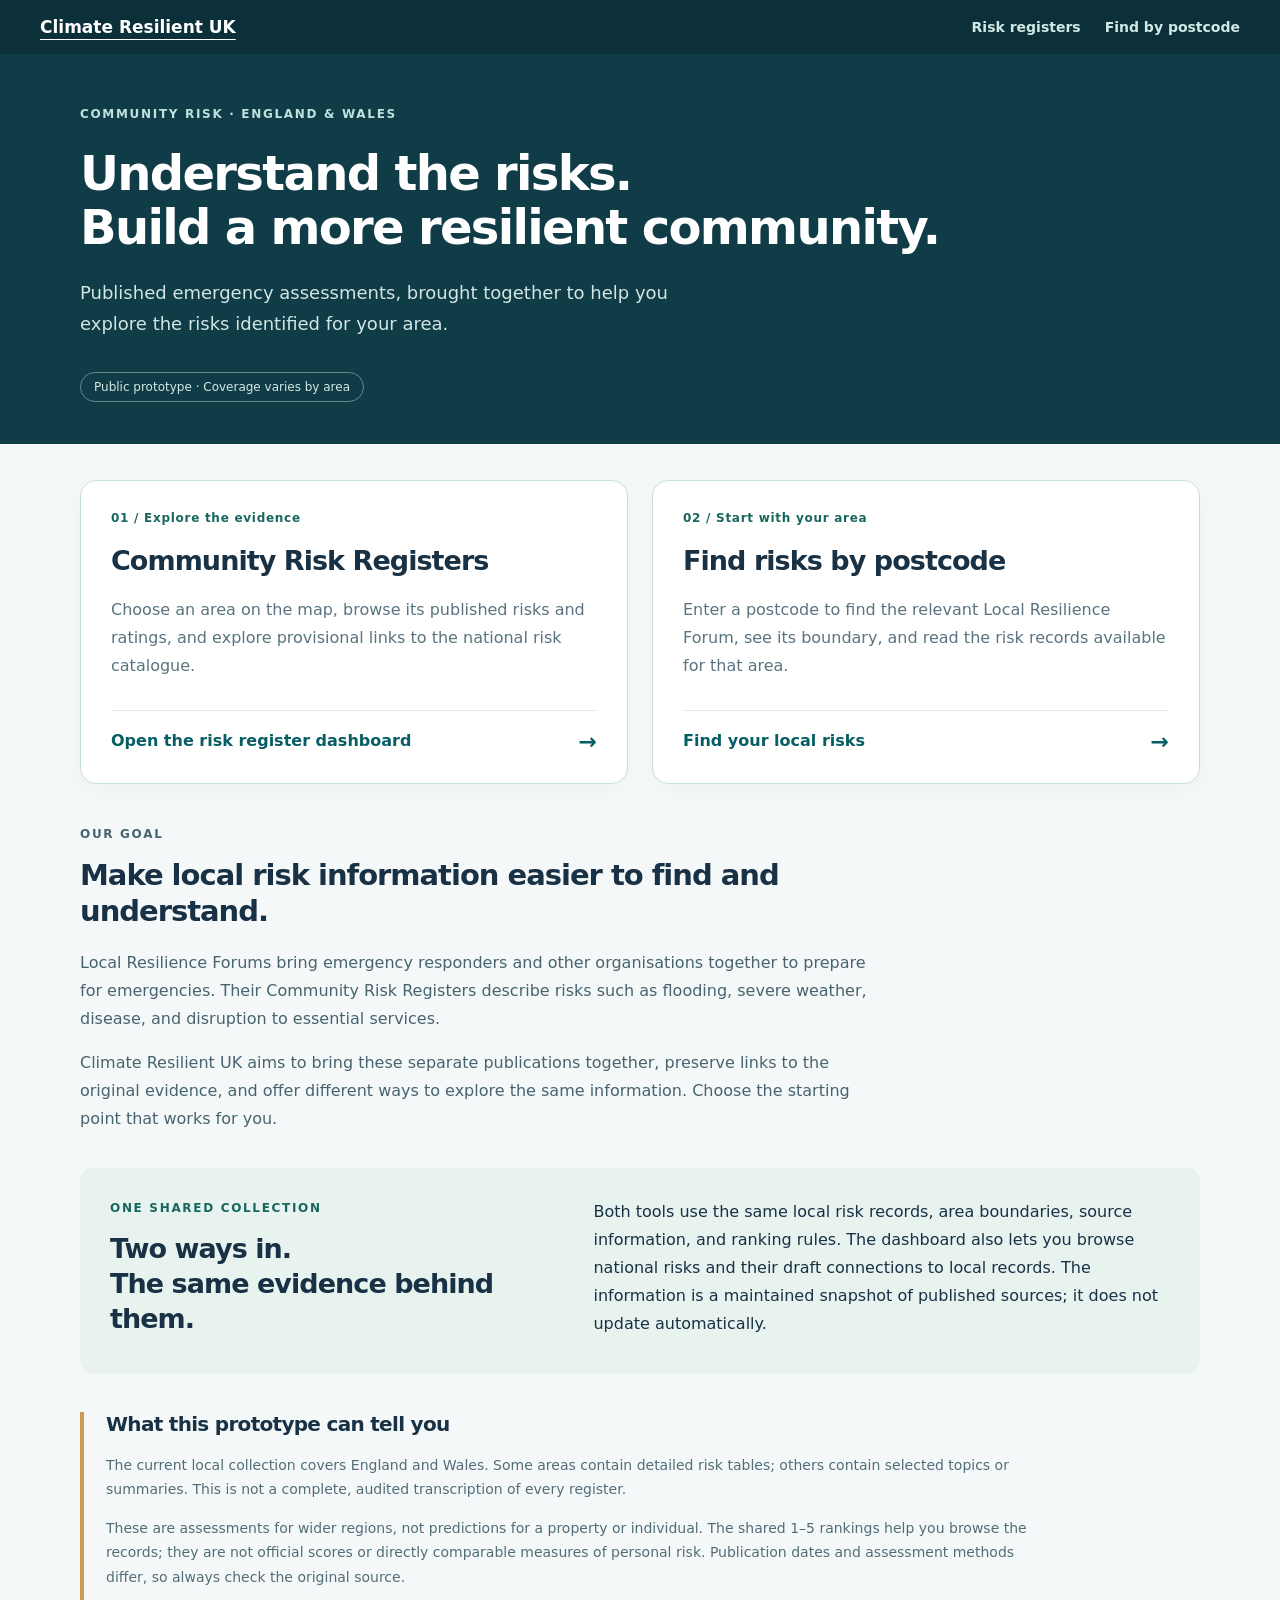
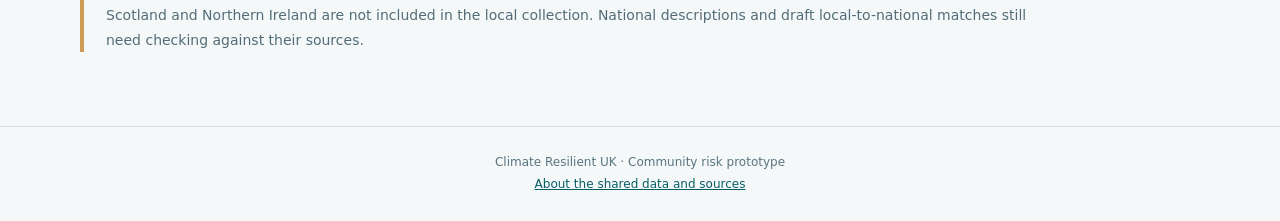
==== commit d2c446ca: "Publish community risk home menu and deployment documentation" ====
--- a/index.html
+++ b/index.html
@@ -1,172 +1,26 @@
-<!DOCTYPE html><html lang="en"><head><meta charset="utf-8"/><meta name="viewport" content="width=device-width,initial-scale=1"/><title>Climate Resilient UK | UK Community Risk Explorer</title><style>
-:root{font-family:system-ui,-apple-system,Segoe UI,Arial,sans-serif;color:#183145;background:#f5f8f9}*{box-sizing:border-box}body{margin:0}header{background:#103c48;color:white;padding:22px max(20px,calc((100vw - 1200px)/2))}header small{color:#bfe2df}h1{font-size:25px;margin:3px 0 5px}h2{font-size:19px;margin:0 0 12px}p{line-height:1.55}main{max-width:1240px;margin:24px auto;padding:0 16px}.layout{display:grid;grid-template-columns:minmax(320px,1fr) minmax(340px,1.05fr);gap:18px}.card{background:white;border:1px solid #d8e3e7;border-radius:14px;padding:18px;box-shadow:0 2px 12px #1233}.muted{color:#59747f;font-size:13px}.mapwrap{background:#edf3f5;border-radius:12px;overflow:hidden;position:relative}#map{width:100%;height:650px;display:block}.region{fill:#e3e9ec;stroke:#fff;stroke-width:0.9;cursor:pointer;vector-effect:non-scaling-stroke}.region.has-data{fill:#a8d9cd}.region:hover{fill:#8fa9b2}.region.has-data:hover{fill:#70bdae}.region.active,.region.has-data.active{fill:#ff9c35;stroke:#a85309;stroke-width:2.4}#tip{position:absolute;pointer-events:none;display:none;background:#113c48;color:#fff;padding:7px 10px;border-radius:7px;font-size:12px;max-width:220px}.notice{border-left:4px solid #dca35a;background:#fff8ec;padding:12px;margin:12px 0;border-radius:4px;font-size:13px}.good{border-left-color:#39846b;background:#eefaf5}label{display:block;font-size:12px;font-weight:700;margin:14px 0 5px}select,input{width:100%;padding:11px;border:1px solid #a8bac1;border-radius:8px;background:white;font:inherit}button{border:1px solid #91aab2;background:#f2f7f8;color:#173e48;border-radius:7px;padding:8px 11px;cursor:pointer}button:hover{background:#e1eded}.matrix{display:grid;grid-template-columns:20px repeat(5,1fr);gap:4px;margin:16px 0}.cell{height:48px;border:1px solid #eee;border-radius:5px;font-weight:700}.axis{text-align:center;align-self:center;font-size:12px;color:#6d7f86}.risklist{max-height:250px;overflow:auto;border:1px solid #dbe5e8;border-radius:8px}.risk{padding:9px 11px;border-bottom:1px solid #eef2f3;cursor:pointer;font-size:13px}.risk:hover,.risk.selected{background:#eaf5f3}.risk span{float:right;color:#617983}.pill{display:inline-block;background:#e2eceb;padding:5px 8px;border-radius:12px;font-size:11px}.foot{margin-top:18px;font-size:12px;color:#617983}.links a{color:#176977;overflow-wrap:anywhere}.stats{display:flex;gap:8px;flex-wrap:wrap;margin:12px 0}.stats span{background:#e9f1f2;padding:8px;border-radius:7px;font-size:12px}@media(max-width:800px){.layout{grid-template-columns:1fr}#map{height:500px}} .risk small{display:block;color:#6b7f86;margin-top:3px}.sourcewarn{color:#6f4e17}.tabmsg{font-size:13px;line-height:1.5}.smalllink{font-size:13px} .sourcebox{margin-top:12px;border-top:1px solid #dde7ea;padding-top:12px}.register-link{padding:11px 12px;margin:10px 0;background:#eaf5f3;border:1px solid #b7d8d1;border-radius:9px;font-size:14px}.register-link a{font-weight:750;color:#075e64;overflow-wrap:anywhere}.register-link small{display:block;color:#55717c;margin-top:4px;font-size:11px}.matrix-frame{display:flex;gap:7px;align-items:stretch}.matrix-inner{flex:1;min-width:0}.matrix-inner .matrix{margin:5px 0 0}.y-axis-label{writing-mode:vertical-rl;transform:rotate(180deg);display:flex;align-items:center;justify-content:center;gap:8px;font-size:14px;font-weight:800;color:#155768;letter-spacing:.1px}.x-axis-label{text-align:center;font-size:15px;font-weight:800;color:#155768;margin:12px 0 19px}.x-axis-label span{margin-right:6px}@media(max-width:460px){.y-axis-label{font-size:12px}.x-axis-label{font-size:13px}.matrix{gap:3px}.cell{height:41px}} 
-/* v0.5: plain-English, direct labelled dot plot */
-.scatter{display:grid;grid-template-columns:26px repeat(5,minmax(0,1fr));gap:0;margin:16px 0 3px;overflow:visible}
-.scatter-y{color:#546b75;font-size:13px;font-weight:750;text-align:center;border-bottom:1px solid #e0e9ed;display:flex;align-items:flex-start;justify-content:center;padding-top:9px}
-.scatter-cell{border-bottom:1px solid #e0e9ed;border-left:1px dashed #d8e3e6;padding:8px 6px;min-height:62px;min-width:0}
-.scatter-point{border:0;padding:4px 3px;background:transparent!important;display:flex;align-items:flex-start;text-align:left;gap:5px;cursor:pointer;width:100%;color:#203943;border-radius:4px;font-size:11px;line-height:1.25;overflow-wrap:anywhere}
-.scatter-point:hover,.scatter-point.selected{background:#dff1ee!important;color:#0c5858}
-.scatter-dot{background:#087c82;flex:0 0 8px;width:8px;height:8px;border-radius:50%;margin-top:3px}
-.scatter-point span:last-child{min-width:0}
-.scatter-x{font-weight:700;font-size:12px;text-align:center;padding-top:10px;color:#546b75}
-.scatter-note{font-size:12px;color:#59747f;margin:7px 0 13px}
-@media(max-width:650px){.scatter-cell{padding:5px 2px}.scatter-point{font-size:9px;gap:3px}.scatter-dot{flex-basis:6px;width:6px;height:6px}.scatter{grid-template-columns:18px repeat(5,minmax(0,1fr))}}
-
-/* v0.6: clear list and grouped exact-coordinate scatter */
-.risk-heading{display:flex;justify-content:space-between;gap:10px;align-items:baseline;flex-wrap:wrap}
-.view-tabs{display:flex;gap:8px;margin:16px 0 10px;border-bottom:1px solid #dbe5e8;padding-bottom:8px}.view-tab{border:0;background:transparent;font-weight:700;border-radius:8px;padding:10px 13px}.view-tab.active{background:#145b66;color:white}.view-tab:focus-visible,.risk-table button:focus-visible,.cluster-item:focus-visible{outline:3px solid #e59e52;outline-offset:2px}
-.filterbar{display:grid;grid-template-columns:1.4fr 1fr;gap:12px;margin-bottom:12px}.filterbar label{margin:0}.filterbar input,.filterbar select{margin-top:6px}
-.tablewrap{border:1px solid #dbe5e8;border-radius:10px;max-height:480px;overflow:auto}.risk-table{width:100%;border-collapse:collapse;font-size:13px}.risk-table th{position:sticky;top:0;background:#eaf3f4;z-index:2;text-align:left}.risk-table th button{background:none;border:0;font:inherit;font-weight:750;text-align:left;width:100%;padding:12px 8px;color:#234650}.risk-table td{border-top:1px solid #e6edef;padding:11px 8px;vertical-align:middle}.risk-table tr{cursor:pointer}.risk-table tbody tr:hover,.risk-table tbody tr.selected{background:#e6f4f0}.risk-table td:first-child{font-weight:650;min-width:190px}.sortarrow{font-weight:normal;color:#66838b}.tiny{font-size:11px;color:#698089;font-weight:normal;margin-top:3px}.emptyview{padding:24px;color:#59747f}
-.plot-layout{display:grid;grid-template-columns:minmax(0,1.35fr) minmax(170px,1fr);gap:15px;align-items:start}.plot-shell{border:1px solid #e2eaed;border-radius:12px;padding:10px 8px 12px;min-width:0}.plot-y{font-size:13px;font-weight:800;padding-left:7px}.plot-x{text-align:center;font-size:13px;font-weight:800}.plot-shell svg{display:block;width:100%;height:auto;max-height:440px}.plot-side{border:1px solid #dce8eb;border-radius:10px;padding:12px;background:#f7fafb;min-height:160px}.plot-side h3{font-size:15px;margin:0 0 6px}.cluster-list{display:flex;flex-direction:column;gap:5px;max-height:350px;overflow:auto}.cluster-item{background:white;text-align:left;border:1px solid #d9e6e9;padding:9px;border-radius:7px;font-size:12px}.cluster-item.selected{border:2px solid #138178;background:#e4f3ed}.plot-marker{cursor:pointer}.plot-marker circle{fill:#176e81;stroke:white;stroke-width:2}.plot-marker:hover circle,.plot-marker.selected circle{fill:#c37435;stroke:#173c48;stroke-width:3}.plot-marker text{pointer-events:none;fill:white;font-size:12px;font-weight:800;text-anchor:middle;dominant-baseline:central}.detail-card{margin-top:14px;padding:13px;border-left:4px solid #1b7d81;background:#eef7f5;border-radius:6px;line-height:1.55;font-size:13px}.detail-card strong{font-size:15px}.detail-card .meta{color:#47666b;font-size:12px;margin-top:5px}
-@media(max-width:760px){.plot-layout{grid-template-columns:1fr}.filterbar{grid-template-columns:1fr}.risk-table{font-size:12px}.risk-table td{padding:9px 5px}.risk-table th button{padding:9px 5px}.risk-table td:first-child{min-width:145px}}
-.intro{background:white;border:1px solid #d8e3e7;border-radius:14px;padding:17px 21px;margin-bottom:18px}.intro p{margin:0 0 8px}.intro p:last-child{margin-bottom:0}.map-legend{display:flex;gap:13px;flex-wrap:wrap;margin-top:9px;font-size:12px;color:#4f6973}.map-legend span{display:inline-flex;align-items:center;gap:6px}.legend-chip{width:14px;height:14px;border:1px solid #fff;border-radius:3px;display:inline-block}.legend-chip.pending{background:#e3e9ec}.legend-chip.available{background:#a8d9cd}.legend-chip.chosen{background:#ff9c35;border-color:#a85309}.method-note{margin-top:20px;background:#f0f6f7;border:1px solid #cadcde;border-radius:10px;padding:15px 18px;font-size:13px;line-height:1.55}.method-note h3{margin:0 0 6px;font-size:15px}.method-note p{margin:6px 0}
-/* v1.2: two-column published risk and ranking explorer */
-.simplified-table th:nth-child(2),.simplified-table td:nth-child(2){width:38%;min-width:145px}
-.simplified-table .risk-row-name{font-weight:720;display:inline-block;max-width:calc(100% - 27px)}
-.simplified-table .risk-chevron{font-size:20px;float:right;color:#176977;font-weight:700;line-height:1}
-.simplified-table .ranking-cell{display:flex;align-items:baseline;gap:8px;flex-wrap:wrap}
-.simplified-table .rank-order{font-size:12px;color:#617983;font-weight:750}
-.simplified-table .rank-value{font-size:15px;font-weight:800;color:#173c48}
-.simplified-table .ranking-cell small{display:block;flex-basis:100%;font-size:11px;color:#617983;font-weight:500}
-.simplified-table tr[role=button]:focus-visible{outline:3px solid #e59e52;outline-offset:-3px}
-.simplified-table .expanded-risk{background:#f4faf9;cursor:default}
-.simplified-table .expanded-risk td{padding:0 14px 15px;border-top:0}
-.expanded-risk-content{border-left:4px solid #1b7d81;background:#eef7f5;border-radius:7px;padding:13px 16px;line-height:1.6;font-size:13px}
-.expanded-risk-content>strong{font-size:15px}
-.expanded-risk-content .meta{color:#47666b;font-size:12px;margin-top:7px}
-.method-expand p{margin:5px 0 8px}
-
-/* v1.3 harmonised single-number ranking */
-.rank-only{text-align:center!important;width:100px;min-width:86px}.rank-single{display:inline-flex;align-items:center;justify-content:center;width:42px;height:42px;border-radius:12px;background:#eaf5f3;color:#075e64;font-size:20px;font-weight:800;line-height:1}.rank-single.is-unranked{width:auto;min-width:78px;padding:0 8px;font-size:12px;color:#617983;background:#f0f3f4}.expanded-risk td{background:#f7fafb}.expanded-risk-content{max-width:100%;padding:10px 5px;line-height:1.5;font-size:13px}.expanded-risk-content p{margin:7px 0}.risk-table th:last-child{text-align:center}.risk-table th:last-child button{text-align:center}.risk-table td:first-child{min-width:170px}
-
-.region.summary-data{fill:#a3cbb9;stroke:#fff;stroke-width:1.05}.region.summary-data:hover{fill:#6fb594}.region.summary-data.active{fill:#f0a34f;stroke:#e38f22;stroke-width:2.3}
-</style><style>.national-pane{margin:12px 0 17px;border:1px solid #b6d5d0;background:#f0f8f6;border-radius:11px;padding:14px}.national-pane h3{margin:0 0 8px;color:#114d5a;font-size:17px}.national-pane select{margin:5px 0 9px}.national-details{font-size:13px;line-height:1.5}.national-details p{margin:7px 0}.national-details .nmeta{color:#50727a;font-size:12px}.national-link{color:#056578}.national-pane .note{font-size:12px;color:#56717a}.national-highlit{fill:#237e6d!important}.region.national-no-match{fill:#e3e9ec!important}.region.national-maybe{fill:#abd4cd!important}.match-flag{display:inline-block;font-size:11px;border-radius:8px;padding:3px 7px;background:#d9edeb;color:#13585b;margin-top:5px}.risk-table td .match-flag{margin-left:5px}</style><style>
-.national-search-wrap{position:relative;margin-top:5px}.national-search-wrap input{width:100%;padding:12px 13px;border-radius:9px;border:1px solid #9bbeb9;font:inherit;background:#fff;color:#183145}.national-search-wrap input:focus{outline:3px solid #a9ddd4;outline-offset:1px}.national-suggestions{position:absolute;top:calc(100% + 4px);left:0;right:0;background:white;border:1px solid #9bbeb9;box-shadow:0 9px 24px #0b414129;border-radius:10px;z-index:20;overflow:auto;max-height:315px}.national-suggestions[hidden],.national-selected[hidden]{display:none!important}.national-suggestion{display:flex;flex-direction:column;gap:2px;width:100%;padding:9px 11px;background:white;border:0;border-bottom:1px solid #eef2f2;text-align:left;color:#173b47;cursor:pointer;font-size:13px}.national-suggestion small{font-size:11px;color:#668085}.national-suggestion:hover,.national-suggestion.highlighted{background:#d9eeea}.national-no-results{padding:12px;color:#65787e;font-size:13px}.national-tree-heading{display:flex;gap:8px;align-items:center;flex-wrap:wrap;margin:17px 0 7px}.national-tree-heading strong{margin-right:auto;font-size:13px;color:#1e4b56}.national-tree-heading button,.national-selected button{border:1px solid #99c6ba;border-radius:7px;background:#fff;color:#14665e;padding:5px 8px;font-size:12px;font-weight:650;cursor:pointer}.national-tree{max-height:380px;overflow-y:auto;border:1px solid #b6d5d0;border-radius:10px;background:#fff}.national-category{border-bottom:1px solid #e4efec}.national-category:last-child{border-bottom:0}.national-category summary{cursor:pointer;padding:11px 12px;background:#eaf5f2;color:#164a52;font-weight:750;font-size:13px;list-style-position:inside}.national-category summary:hover{background:#dcefe9}.national-category-items{padding:4px 6px 8px 20px}.national-risk-item{display:block;border:0;background:transparent;color:#264d57;text-align:left;width:100%;padding:8px 9px;border-radius:6px;cursor:pointer;font-size:12px;line-height:1.4}.national-risk-item:hover{background:#edf6f4}.national-risk-item.active{background:#cae8df;color:#075b54;font-weight:750}.national-selected{display:flex;align-items:center;justify-content:space-between;gap:10px;margin:10px 0 4px;padding:10px;background:#d8ede6;border:1px solid #a7cec3;border-radius:8px;font-size:12px}.national-selected span{min-width:0}.national-selected button{flex-shrink:0}.national-pane .national-tree button:focus-visible,.national-pane .national-tree summary:focus-visible{outline:2px solid #138179;outline-offset:-2px}
-</style></head><body>
-<header><small>Climate Resilient UK • Proof of concept</small><h1>UK Community Risk Explorer <span style="font-size:13px;font-weight:400;opacity:.75">v1.7</span></h1><small>Official LRF geography · Regional risk scores · Original sources</small></header>
-<main><section class="intro" aria-label="About this explorer"><p><strong>Explore the emergency risks identified for your area.</strong> Community Risk Registers are published by Local Resilience Forums across England and Wales, but their information is spread across separate documents and websites. This explorer aims to bring those registers together in one place, making the published risks easier to find, understand and explore.</p><p class="muted">Select an area on the map or select an area by name to view available assessments, explore published ratings and access the original register. Coverage and scoring detail vary between regions; these are regional assessments, not predictions for individual properties. National risk matches are provisional and can be reviewed in the downloadable crosswalk.</p></section><div class="layout"><section class="card"><h2>1. Select a Local Resilience Forum</h2><p class="muted">Click an area of England or Wales. The boundaries are from ONS, December 2024.</p><label for="region">Or select by name</label><select id="region"></select><div class="mapwrap"><svg id="map" viewBox="0 0 600 880" role="img" aria-label="Interactive map of England and Wales Local Resilience Forum areas"></svg><div id="tip"></div></div><div class="stats"><span id="count"></span><span>Source: ONS Open Geography</span></div><div class="map-legend"><span><i class="legend-chip pending"></i>Source summary only (lighter green)</span><span><i class="legend-chip available"></i>Detailed risk records (dark green)</span><span><i class="legend-chip chosen"></i>Selected area</span></div></section><section class="card"><h2 id="name">2. Explore the risk register</h2><div id="registerLink" class="register-link"></div><p id="code" class="muted"></p><div id="notice" class="notice"></div><section class="national-pane" aria-label="National risk catalogue"><h3>National risk catalogue · 2026</h3><p class="note">Review the local–national matches in the <a href="Climate_Resilient_UK_Risk_Crosswalk_v16.xlsx" download>crosswalk spreadsheet</a>.</p><label for="nationalSearch">Find a national risk</label><div class="national-search-wrap"><input id="nationalSearch" type="search" placeholder="Start typing: heatwave, flooding, cyber…" autocomplete="off" role="combobox" aria-autocomplete="list" aria-expanded="false" aria-controls="nationalSuggestions" aria-label="Search national risks"/><div id="nationalSuggestions" class="national-suggestions" role="listbox" hidden></div></div><div class="national-selected" id="nationalSelected" hidden></div><div class="national-tree-heading"><strong>Browse by category</strong><button type="button" id="expandNational">Expand all</button><button type="button" id="collapseNational">Collapse all</button></div><div id="nationalTree" class="national-tree" aria-label="National risks grouped by category"></div><div id="nationalDetails" class="national-details"><p class="note">Search above or expand a category to view national risk definitions and highlight associated local entries. Mappings are provisional and only reflect records already in this prototype.</p></div></section><div id="riskArea">
-<div class="risk-heading"><h2>Explore published risks</h2><div id="summary" class="muted"></div></div>
-<div class="view-tabs" role="tablist" aria-label="Choose risk view"><button id="listTab" class="view-tab active" role="tab" aria-selected="true">≡ Sortable risk list</button><button id="plotTab" class="view-tab" role="tab" aria-selected="false">◉ Likelihood × impact</button></div>
-<div class="filterbar"><label for="riskSearch">Find a risk<input id="riskSearch" type="search" placeholder="Search by hazard name or reference…"></label><label for="riskFilter">Show risks<select id="riskFilter"><option value="all">All published entries</option><option value="scored">Ranked risks (1–5)</option><option value="unscored">Unranked risks</option></select></label></div>
-<div id="listView" role="tabpanel"><p class="muted">Risks appear in descending order on the single Climate Resilient UK 1–5 scale. Click a row to see how its rank was derived. Unranked means no usable individual rating has been transcribed; the source may contain further detail.</p><div class="tablewrap"><table class="risk-table simplified-table"><thead><tr><th><button data-sort="name">Published risk <span class="sortarrow">↕</span></button></th><th><button data-sort="priority">Ranking (1–5) <span class="sortarrow">↓</span></button></th></tr></thead><tbody id="riskRows"></tbody></table></div></div>
-<div id="plotView" role="tabpanel" hidden><p class="muted">Each marker sits on its <strong>published</strong> likelihood and impact coordinates. A number inside a marker means several risks share the same scores. Click a marker to see their names.</p><div class="plot-layout"><div class="plot-shell"><div class="plot-y">↑ More impactful</div><svg id="riskPlot" viewBox="0 0 480 420" role="img" aria-label="Risk plot, likelihood increasing right and impact increasing up"></svg><div class="plot-x">More likely →</div></div><div class="plot-side"><h3 id="clusterTitle">Risks at this position</h3><p id="clusterHint" class="muted">Select a marker on the plot to see the risks scored at that position.</p><div id="clusterRisks" class="cluster-list"></div></div></div></div>
-<div id="detail" class="detail-card" aria-live="polite">Select a risk to see how its single Climate Resilient UK ranking was derived and to view source information.</div>
-</div><div class="links" id="sources"></div><section class="method-note" aria-labelledby="rankmethod"><h3 id="rankmethod">How the single Climate Resilient UK ranking works</h3><p>Every risk is shown using one consistent <strong>1–5 navigation rank</strong> (5 = highest). Where an LRF publishes a <em>categorical overall rating</em>, we map it to 1–5: Very Low = 1, Low = 2, Medium = 3, High = 4, Very High = 5. Where only likelihood and impact (each 1–5) are published, we use likelihood × impact and map its 1–25 result into five bands: 1–5 → 1, 6–10 → 2, 11–15 → 3, 16–20 → 4, 21–25 → 5. Risks in the same band may be listed in order of their underlying product and then likelihood. Where only a labelled graphical 1–5 position is provided (Sussex), Climate Resilient UK reads the approximate position and rounds it to the nearest category, clearly marked as an interpretation on clicking the risk.</p><p><strong>Click any risk</strong> to see which method was used and the supporting source information. Equal ranks are genuinely equal ranks, not an implied exact order. Unranked means the document provides insufficient ranking information. These harmonised ranks are <strong>not official LRF scores</strong>, nor estimates of personal risk. Documents use different scenarios, scales and publication methods, so cross-region comparisons require caution.</p></section>
-<p class="foot">This tool displays <strong>regional emergency assessments</strong>, not property-level risks. The level of published detail varies across LRFs. Some have full tables, some only headline scores, and some no numerical ratings. Dot positions reflect the published ordinal scores where available; registers differ in scope and methods.</p><div class="intro" style="margin-top:18px;margin-bottom:0"><p><strong>Coverage note:</strong> All 42 LRF areas now have at least a published risk source or summary represented. Some areas show only selected headline topics, while others have detailed scored risk lists. A lighter green map area indicates summary-level coverage. The Wiltshire &amp; Swindon full register remains unverified; the four topics there are from an official resilience summary. This is not yet a complete transcription of every register.</p></div></section></div></main>
-<script>
-const FEATURES=[{"code":"E48000001","name":"Avon & Somerset","geometry":{"type":"Polygon","coordinates":[[[-2.54081319713281,51.6823970962226],[-2.48964630141277,51.6639645095007],[-2.49067532485481,51.6448339830528],[-2.44298607534301,51.6524866246724],[-2.38577199595766,51.639815188173],[-2.40047490634886,51.6351434801944],[-2.38890966915367,51.6275403736507],[-2.39465737965729,51.5973688231193],[-2.36564150390742,51.603741118934],[-2.33106255956941,51.591602189699],[-2.29439006004352,51.5947958404814],[-2.28274577923905,51.5785165611065],[-2.26028641253826,51.5698801480534],[-2.26841140596192,51.5496955435553],[-2.25582265063991,51.5220733089034],[-2.32427608910811,51.4975166005356],[-2.29046578148789,51.4866510030916],[-2.29574294629382,51.458590038425],[-2.28509443323933,51.457884865453],[-2.29535024778849,51.4262523417697],[-2.27853647762857,51.415755839631],[-2.29080374096335,51.4057164977673],[-2.28191115864131,51.3972104102944],[-2.29670873229616,51.3948461922819],[-2.29026067263951,51.3725956710009],[-2.34433841756594,51.3455637219807],[-2.29794284572074,51.3431921414442],[-2.30024212303382,51.3323116100939],[-2.27493751796668,51.3250345839523],[-2.27195450640093,51.3142540530138],[-2.28513666260929,51.3094530998551],[-2.27682854944666,51.3040489298934],[-2.28068002440096,51.2934629269795],[-2.25349723752292,51.2898347400343],[-2.24534123488723,51.2538761361828],[-2.29846468216909,51.1753224433337],[-2.34586192692829,51.1333624818332],[-2.34453924740452,51.1246781592988],[-2.36493500475167,51.1178182373387],[-2.36086958335645,51.0990175000391],[-2.32586314227273,51.0796783386233],[-2.34998725978621,51.0688819930746],[-2.32963780552734,51.0421648172387],[-2.38175580426671,51.0019465152671],[-2.37692092962676,50.9907648121342],[-2.35489702801029,50.9908805150929],[-2.34391373777614,50.9847698058152],[-2.34455653686763,50.9788293020014],[-2.41492761933618,50.9605834373784],[-2.42799147535897,50.9713867566727],[-2.4471777663599,50.9678502218697],[-2.44286746193651,50.9596600849719],[-2.45620376827821,50.949343882166],[-2.49034524922401,50.972772405707],[-2.50234661127076,50.9938363577523],[-2.54743511832829,50.999541686375],[-2.54542343612897,50.9850805001359],[-2.55620702557173,50.9795351566586],[-2.5746303684989,50.9866936804358],[-2.6033871710982,50.9763444685398],[-2.59820027247584,50.9485744868514],[-2.61609375160151,50.9405812720219],[-2.60404000220076,50.9267247015292],[-2.62408763150089,50.9077491395875],[-2.60954134221856,50.8915262925642],[-2.61553187683303,50.8818991360322],[-2.66066607869173,50.8871431755986],[-2.71441140072303,50.8711611425103],[-2.71452438087078,50.8639393747871],[-2.75751174276903,50.8668891707782],[-2.79229423668103,50.8528182451434],[-2.81142509401011,50.8634098179933],[-2.82884896233592,50.8487386675088],[-2.88913318145445,50.8500325296582],[-2.94167534121695,50.8358905386756],[-2.9538802796115,50.820853802924],[-2.96982908150892,50.8341996682611],[-2.97363168996566,50.855759443923],[-3.03680608618723,50.851065172005],[-3.03263151653362,50.8616392382458],[-3.05498743545546,50.8744870090465],[-3.05258258350788,50.9086129121055],[-3.12634080218261,50.9017199603079],[-3.14794394647587,50.8917525785554],[-3.18797477023266,50.9103799323263],[-3.1664788965881,50.9477134835514],[-3.25483048358088,50.941845748744],[-3.29384739259865,50.9551387039269],[-3.3336699633033,50.9827882860689],[-3.37866358603564,50.9775085056912],[-3.38048774397398,51.0184858597692],[-3.41417405059937,51.0197027041855],[-3.42130388849576,51.0307781797596],[-3.50426136251134,51.030179275447],[-3.52045780685949,51.0258953360323],[-3.51888138570953,51.0147955189713],[-3.53504945700713,51.0033472644127],[-3.60962214804726,51.0079202015602],[-3.61470093632614,51.0155497343001],[-3.59447111942891,51.0551947230772],[-3.64670925190031,51.0580591620277],[-3.69246375831133,51.08056544087],[-3.71994749264963,51.0808206521958],[-3.80428873272582,51.1156852813333],[-3.83449124892582,51.1383810127642],[-3.83917542483951,51.1769230984561],[-3.78630346639544,51.171926921259],[-3.72498387980715,51.1795920620775],[-3.73320126956949,51.2227250747861],[-3.71972203598789,51.233743509389],[-3.62182430763038,51.2170707633745],[-3.57864427075926,51.2323633943483],[-3.54383838079767,51.2333562418986],[-3.46738809366673,51.2117920943782],[-3.45379309264636,51.216196894954],[-3.40481830413703,51.1877289794591],[-3.27971943785222,51.1835500764804],[-3.19795741870961,51.2046672524471],[-3.10742823464669,51.2150106427597],[-3.03680290807783,51.2451080971246],[-3.09750210682705,51.2288865500924],[-3.05969440902707,51.2487843632119],[-3.10563316083089,51.2436632676588],[-3.10327522296505,51.2450593894539],[-3.05475975480044,51.2500629465715],[-3.0272915462718,51.2503671909272],[-3.02924454007093,51.2511720734549],[-3.00508537807498,51.2423289532402],[-3.02924081922591,51.2533679364503],[-3.1031831142688,51.2515841055187],[-3.03932230114071,51.2823361297178],[-3.02742101087833,51.3230607736283],[-3.03932996105949,51.3300505733646],[-3.02174415595656,51.328968024117],[-2.99902002322006,51.3624601857529],[-2.99317739191461,51.3596287275375],[-2.98398522666185,51.388412392939],[-2.91476291930707,51.4008989796114],[-2.88797552203131,51.4278827043713],[-3.10743801850797,51.3416243988121],[-3.10362070536116,51.3385275130833],[-3.11533785081796,51.3396350995701],[-3.10744237479053,51.3416234584536],[-3.11782412623722,51.3750882193146],[-2.78142917611022,51.5252840625703],[-2.70194565517219,51.5228326058059],[-2.69132835021853,51.548233314131],[-2.6978650463396,51.5442248192566],[-2.70079010714599,51.5445445935708],[-2.70176124113914,51.5462741986011],[-2.67904486724478,51.5600256999628],[-2.70155936951297,51.5589447322069],[-2.69268694926718,51.5712262462978],[-2.70795152552104,51.5745818379779],[-2.6462333166135,51.6034450220278],[-2.6388912867391,51.61165922973],[-2.6458043672509,51.626378211896],[-2.61700915249418,51.6557299434116],[-2.57434611745968,51.6637451227568],[-2.54081319713281,51.6823970962226]]]}},{"code":"E48000002","name":"Bedfordshire","geometry":{"type":"Polygon","coordinates":[[[-0.519829880170178,52.3176925671775],[-0.433516070195017,52.3118751802154],[-0.435761112192004,52.2966568791838],[-0.421767439464139,52.2849474975919],[-0.375009968281875,52.2804693774587],[-0.372175068758848,52.2734998522037],[-0.382341197020937,52.27112565563],[-0.374375681124288,52.232998287561],[-0.341010840873401,52.2306474928648],[-0.34346885979841,52.2418744200723],[-0.334493652011644,52.2429205803286],[-0.285693744441477,52.2374014679925],[-0.299513767510345,52.2203297847354],[-0.296267726158592,52.2104823923657],[-0.261845188172905,52.2098669202172],[-0.240723002820836,52.1901931428209],[-0.26069408798734,52.1764014209368],[-0.2166619212819,52.1587665247063],[-0.234804043652189,52.1447267573934],[-0.150513430770291,52.1436194899275],[-0.14398550393289,52.1177420599242],[-0.149536762596395,52.0898727662568],[-0.172540383850461,52.0602232672104],[-0.194982619305265,52.0624150804419],[-0.219493434451981,52.0367412582338],[-0.201256006066088,52.0098246876381],[-0.244078670645728,51.9990232883888],[-0.260255094968933,51.9797048186911],[-0.27390055373757,51.9812095337396],[-0.283893437171196,52.001820266222],[-0.30000417064842,52.0007554989309],[-0.295329609453011,51.9954098905604],[-0.312233444953791,51.9819325790177],[-0.3672962650547,51.9837494445709],[-0.349162310385306,51.963740784877],[-0.372777416440104,51.9479757190704],[-0.382912026325528,51.9514137075356],[-0.380686423367772,51.9794323172539],[-0.399439484751453,51.9676713987573],[-0.405647618919527,51.9324661762243],[-0.388620718878982,51.9250970917446],[-0.377489882291102,51.8984330955628],[-0.349836724804763,51.8786756726462],[-0.355215468925776,51.8672554150783],[-0.342038350095036,51.8466408946785],[-0.363307665681262,51.8421047405047],[-0.374054814725538,51.8291946889715],[-0.421500810100557,51.8502052251338],[-0.469683314908622,51.855898434419],[-0.47829846763004,51.8531365016758],[-0.471195676810699,51.8454678688016],[-0.501818268966651,51.8367948216486],[-0.511192917001904,51.82589360945],[-0.502282758285977,51.8154586931751],[-0.519728847877412,51.8050953611133],[-0.543179757873722,51.8154635163196],[-0.553613859712542,51.8267529272763],[-0.537619262375032,51.8314728021354],[-0.583563578497735,51.8703238397593],[-0.702156753865155,51.9091191125534],[-0.682288535826066,51.9427627094442],[-0.670493797974003,51.9436203485085],[-0.672076196587977,51.9559102664276],[-0.645680806107934,51.9722283103994],[-0.661689665376442,51.9997363844313],[-0.643460193916601,52.0109005916404],[-0.650960161931678,52.0185469830642],[-0.640329250663556,52.0236607940192],[-0.643047384421451,52.0372494375455],[-0.66897597717708,52.0487168398621],[-0.591810331121503,52.110691887186],[-0.607249381411581,52.1338687508704],[-0.635451654776416,52.1392536199736],[-0.640765866741152,52.1528176271751],[-0.630687617590423,52.1550241210245],[-0.627446652788111,52.1815454674071],[-0.668756729853352,52.1975137294927],[-0.63733162156624,52.2273176308065],[-0.653655470981071,52.2682893062583],[-0.603337324956545,52.2788024372895],[-0.565693055132987,52.2534682255308],[-0.541971909036615,52.2560727476437],[-0.531190184929433,52.2704024294568],[-0.541969414284238,52.289942445996],[-0.514051195755829,52.3146970752555],[-0.519829880170178,52.3176925671775]]]}},{"code":"E48000003","name":"Cambridgeshire and Peterborough","geometry":{"type":"Polygon","coordinates":[[[0.171626068420179,52.7380317015671],[0.153570700388405,52.6822231824815],[0.184716621631441,52.6778946654604],[0.18384177886579,52.6556620728782],[0.16992534130976,52.6504354929245],[0.219064834307513,52.6219805201084],[0.191599589117174,52.6015168565558],[0.199622325583486,52.5826580161236],[0.218426481022836,52.572443064814],[0.205699690782256,52.5656622957583],[0.217230675310393,52.5604815443468],[0.204732303268133,52.5546669960533],[0.214613318400706,52.549117801569],[0.203827914065556,52.5454044268561],[0.213130504296682,52.5381577137314],[0.205847680791922,52.5338580244069],[0.230591211600485,52.527909943084],[0.206123341125585,52.5196351206314],[0.246007354494561,52.4999383321961],[0.309360655162502,52.5136222727616],[0.367062169051718,52.5011737846265],[0.380706411169306,52.4795394578116],[0.428529094955595,52.4546526137199],[0.425313414692045,52.4303272432038],[0.374777423612123,52.4097288643797],[0.407617046340143,52.3615737969334],[0.442570138660837,52.3488134391469],[0.424188661743469,52.3292291294186],[0.431376631558306,52.315825429636],[0.457617975720841,52.3162509313309],[0.504739187687191,52.2861912061766],[0.498852649660747,52.2730145394587],[0.424198050649824,52.2558764310225],[0.382723057789948,52.2932662503857],[0.358892384018672,52.2975239008586],[0.355241041288966,52.2793362539126],[0.339943777893116,52.2677478531284],[0.360955086815676,52.2493481618905],[0.342684099441605,52.2423433452495],[0.371248919207141,52.2265901694376],[0.421335031399158,52.2396913201039],[0.414517804147287,52.2478611370065],[0.42696480396438,52.2536027671157],[0.481765520426287,52.2323758975213],[0.494890700539826,52.2392880539741],[0.514484042486228,52.2267794075271],[0.51282087575082,52.2136889306465],[0.503017555584938,52.2070304979567],[0.491332842084376,52.1651020314098],[0.452244935675451,52.1732020216015],[0.435915802809098,52.1594950929118],[0.417276418385201,52.1593066833021],[0.417486382150141,52.1331624284228],[0.389589786598814,52.1174705808696],[0.381803808187178,52.1027012934274],[0.394996785207166,52.0959681287178],[0.39085001303949,52.088483190029],[0.407102699339556,52.0707667510309],[0.379612827815692,52.0495627138227],[0.389478577566955,52.0363397339354],[0.345932855516239,52.0497014236188],[0.32467398462829,52.0727832865237],[0.286431681080009,52.0902499148384],[0.251623252757855,52.076770953667],[0.235208003627414,52.0890000494769],[0.203459400262098,52.0926741544765],[0.183194362384494,52.0731834544936],[0.189922071971941,52.0602013954013],[0.166396143400974,52.0481907792676],[0.128135198304803,52.0473225707854],[0.119077515908339,52.0599625867341],[0.105736213487718,52.060261106198],[0.080037791251046,52.0079215659635],[0.059364197126084,52.0140865355141],[0.040306384829794,52.053327290887],[0.003499048112275,52.0499159967257],[-0.019635196010369,52.0635862665359],[-0.126567501937775,52.02092187507],[-0.122338660710822,52.0296361145245],[-0.133729866748337,52.0462328518227],[-0.155223698265626,52.053295621298],[-0.144462739636375,52.1382217991082],[-0.234804043652189,52.1447267573934],[-0.2166619212819,52.1587665247063],[-0.26069408798734,52.1764014209368],[-0.240723002820836,52.1901931428209],[-0.261845188172905,52.2098669202172],[-0.296267726158592,52.2104823923657],[-0.299513767510345,52.2203297847354],[-0.285693744441477,52.2374014679925],[-0.334493652011644,52.2429205803286],[-0.34346885979841,52.2418744200723],[-0.341010840873401,52.2306474928648],[-0.374375681124288,52.232998287561],[-0.382341197020937,52.27112565563],[-0.372175068758848,52.2734998522037],[-0.375009968281875,52.2804693774587],[-0.421767439464139,52.2849474975919],[-0.435761112192004,52.2966568791838],[-0.436088655177378,52.3144708450816],[-0.465365756545097,52.3229532803249],[-0.466656737619639,52.3389275754879],[-0.483264192761938,52.3409032965452],[-0.477682425550585,52.3489199908052],[-0.498699838187518,52.3600958379159],[-0.488518815845791,52.3740235410232],[-0.494196332856475,52.3812033043001],[-0.443761325863617,52.3838572260705],[-0.415936175780047,52.4038048871222],[-0.417072832141305,52.4115991100394],[-0.362408041008102,52.4335312771171],[-0.371864735205449,52.4370595626874],[-0.341590492473876,52.4669426264393],[-0.359404306001708,52.4898300882408],[-0.354345203263394,52.506495071408],[-0.413602640818525,52.5256796127912],[-0.401283297186851,52.5386846816118],[-0.419593787330186,52.5589619541331],[-0.407290921113568,52.5640548539069],[-0.415381402678347,52.5787426388379],[-0.478814868225147,52.5736451461549],[-0.497651443767072,52.5868509757882],[-0.470961263649924,52.6179533103126],[-0.494688679013636,52.6402652600307],[-0.452832300952799,52.6542749147338],[-0.405694618313302,52.6480559470603],[-0.350076984266874,52.6616700383308],[-0.334985138827247,52.6748706346723],[-0.289240338532188,52.670276187598],[-0.260628419607621,52.6514134400108],[-0.206037616936727,52.6680733115502],[-0.192867813968712,52.6524385101436],[-0.180020104975691,52.6605611576378],[-0.14106199482318,52.6515074238731],[-0.102195958212229,52.6722061944761],[-0.087752503198597,52.6667860917744],[-0.063713814376574,52.6752330937121],[-0.031270683265058,52.6615327430761],[0.02105944954544,52.6647842476065],[0.048848482208305,52.6817708037533],[0.044149475987283,52.7143823487219],[0.063361872198951,52.7272720725937],[0.08901169539881,52.7236301650923],[0.132975309366633,52.7393044762982],[0.171626068420179,52.7380317015671]]]}},{"code":"E48000004","name":"Cheshire","geometry":{"type":"Polygon","coordinates":[[[-2.49407063634106,53.4801046441562],[-2.47820982725998,53.443485553908],[-2.44899434632428,53.4228751202574],[-2.47804769508193,53.3957042390285],[-2.41870475059561,53.3863118648762],[-2.36950668874988,53.3636135851273],[-2.33317913259163,53.3655787714212],[-2.2970879795132,53.3487171140861],[-2.30135901104771,53.3401206194559],[-2.25644728585402,53.3606768403736],[-2.22222420349714,53.3597812523082],[-2.18543826739703,53.3526515823381],[-2.18097727745663,53.3440438002352],[-2.19416286501527,53.3386504401553],[-2.16071094860953,53.3272003469789],[-2.14409931007101,53.3428710065711],[-2.15119059702052,53.3481331344542],[-2.138196731806,53.3568913113947],[-2.13902531020559,53.3673170106985],[-2.06823913874582,53.357363732235],[-2.04056362489501,53.3740877654935],[-2.00906756687152,53.3620174569885],[-2.00465983481896,53.3460096593325],[-2.01364994432454,53.3324201557635],[-2.00155104700482,53.3189218118205],[-2.0094248420728,53.2606147227429],[-1.97499351091041,53.2284202717473],[-1.99024867768893,53.223022290227],[-1.98708474891824,53.2119707688459],[-2.00025747033928,53.1937373238015],[-2.04610965363786,53.1927771374014],[-2.0701421980774,53.171672226677],[-2.11186950066067,53.1686364884112],[-2.1403630699576,53.1838497783136],[-2.14142291774514,53.156612488773],[-2.15554543171792,53.1596534942826],[-2.24643157183402,53.0903076293465],[-2.29337580822217,53.0783263863886],[-2.31805569446669,53.0814075166978],[-2.34758567133388,53.0561702915254],[-2.38148099775442,53.0524751031714],[-2.38422739107302,53.0261675763594],[-2.37042155075988,53.0145296481573],[-2.38304468514478,53.0077867854542],[-2.38094934526535,52.9981615398105],[-2.43676051035908,52.9862560826448],[-2.43466847192472,52.9695572514768],[-2.48113332913399,52.9588365842155],[-2.52136030854293,52.974341819955],[-2.53189371702813,52.9472629922317],[-2.56126288258472,52.9649521042076],[-2.5865066357406,52.9554244613863],[-2.59769347128031,52.9630059890586],[-2.59488906784906,52.9796071465965],[-2.63265093996284,52.9966707862961],[-2.67466228547344,52.9856628094808],[-2.69929243706707,52.9954387977652],[-2.72557029302166,52.9829301010097],[-2.76827535224616,52.9948605032859],[-2.80331096693005,52.9895941835749],[-2.83599558996295,52.9971501459187],[-2.84406201373811,53.0176683661674],[-2.86104429459502,53.0228486540914],[-2.85571506741516,53.0372559033468],[-2.87011791101549,53.045360592318],[-2.85924038438122,53.0542555269905],[-2.87255483685911,53.0586155388117],[-2.86147506310468,53.060660399278],[-2.88164358493242,53.0743920830987],[-2.87572225442175,53.081522027628],[-2.90207396485116,53.0920394240974],[-2.88109940909981,53.1216037174963],[-2.90339163799315,53.1117975323344],[-2.94367033475339,53.1216257321628],[-2.9950230554338,53.1540239595831],[-2.92783850918185,53.1714114098192],[-2.92229929317117,53.1892926708204],[-2.9983782407184,53.2358586433666],[-3.0360241317657,53.2518049826441],[-3.08603516436338,53.256801009257],[-3.1282775470863,53.2863771106686],[-3.07416551138978,53.3163809024329],[-3.02613955180197,53.2977486576795],[-2.99273779101907,53.3071087574472],[-2.9317023798692,53.3060361408152],[-2.91011050478695,53.3239098457064],[-2.8709746217501,53.3115901607506],[-2.81814252585158,53.3188338872354],[-2.83233934882774,53.3372862543451],[-2.81873167222311,53.3398033323074],[-2.80906433171471,53.3550813794938],[-2.78730169890451,53.3562903945768],[-2.77667109006624,53.3810587123559],[-2.75765407352424,53.3807378692108],[-2.74492655503538,53.4023623781117],[-2.71522678914772,53.399034898825],[-2.70504209247834,53.3867457537127],[-2.67631721273559,53.387619364298],[-2.66685618525226,53.4162639464065],[-2.67231979392623,53.4220246987342],[-2.66354743080939,53.4288288118333],[-2.67526772503103,53.4329653036686],[-2.66851362188863,53.4409070508911],[-2.68207563750069,53.4389014086756],[-2.67718842620519,53.4527798648721],[-2.62746241529418,53.4344126014984],[-2.59623052707265,53.4426662920949],[-2.59868492292473,53.4504137668611],[-2.58505154948091,53.4397634851297],[-2.57032006670683,53.4585336791558],[-2.54908962869768,53.4615115557556],[-2.55263854410147,53.4678134060186],[-2.49407063634106,53.4801046441562]]]}},{"code":"E48000005","name":"Cleveland","geometry":{"type":"Polygon","coordinates":[[[-1.30548116551703,54.7175635258295],[-1.23887005002762,54.7243350502071],[-1.17738960863856,54.70118424918],[-1.17384610059615,54.6918692735354],[-1.19823395012302,54.6851286795091],[-1.18037354429726,54.6596606551205],[-1.10462585549405,54.6270545731344],[-1.04189130683176,54.6207035432443],[-1.05308892053955,54.6190813075481],[-1.0413066293692,54.6196045645787],[-1.05002519270932,54.6183383695025],[-1.01807560216315,54.6003730122114],[-0.960224847646222,54.5865692098648],[-0.927166531729352,54.588726711243],[-0.894513701428117,54.5721280503679],[-0.788312066430826,54.5608033069637],[-0.827081463556422,54.5485187051945],[-0.847965674639281,54.5308296122326],[-0.848530740694743,54.4879729367657],[-0.880825023321814,54.4970468603547],[-0.952589374508347,54.4880153423264],[-1.00340105305077,54.5030120993885],[-1.0368514550928,54.4940440596311],[-1.09473696863192,54.506695609022],[-1.11848820769395,54.4981930688268],[-1.22761202904205,54.5119964075332],[-1.25667466779605,54.5011079127846],[-1.25740307371,54.4873218291368],[-1.28109315435744,54.490567247829],[-1.30043052365099,54.4758220047871],[-1.3436289617262,54.4641554121316],[-1.34491503450455,54.4724080083617],[-1.36441713758622,54.465952408782],[-1.37256157635986,54.4723074609222],[-1.37028676646408,54.4861106321538],[-1.38101055095849,54.4940289306676],[-1.39505004776972,54.4856799721371],[-1.4070888004288,54.4935296381495],[-1.41190134376405,54.477360096855],[-1.43253951217537,54.4796533974599],[-1.42658318666795,54.4847793982714],[-1.43634997895006,54.4909913819233],[-1.42148546431813,54.5196376084032],[-1.44960745554185,54.5329679195821],[-1.44675561644352,54.5556683504143],[-1.41134632042076,54.5648192965007],[-1.41680788337626,54.5758295926273],[-1.40729171028139,54.5937284125877],[-1.42332719850805,54.603126865251],[-1.43820084646603,54.5949576081164],[-1.45221891037899,54.6087652384165],[-1.41222601525436,54.6169619456956],[-1.38827125280429,54.6316031240965],[-1.38376395297565,54.6462430013827],[-1.34125422761501,54.6502118977565],[-1.34787134473742,54.6624292314929],[-1.33094416840882,54.6821617184272],[-1.34453719886964,54.6911216644268],[-1.31936389932285,54.6912974487955],[-1.30132484271011,54.7080916518783],[-1.30548116551703,54.7175635258295]]]}},{"code":"E48000006","name":"Cumbria","geometry":{"type":"Polygon","coordinates":[[[-2.68978916257996,55.1889832482806],[-2.67455532373979,55.1758914662266],[-2.68325394634211,55.1666304918511],[-2.67732441001798,55.1554875877371],[-2.65693941785208,55.1361318302789],[-2.59890282488408,55.1245757158745],[-2.59353940991365,55.1050960585006],[-2.5684260078781,55.0962614131911],[-2.56213639511458,55.083462169153],[-2.50257438882916,55.090758675394],[-2.48608636846352,55.0824435683507],[-2.50123425186352,55.0752248138669],[-2.49219989938917,55.0681537133761],[-2.503984940725,55.0624298936516],[-2.48304985288842,55.0400190758404],[-2.57285163622922,55.0163983325548],[-2.5733107670136,54.9876377868719],[-2.60142928961523,54.9713401694156],[-2.56849154078611,54.9583618171016],[-2.56764946010163,54.9408560211738],[-2.54527258594749,54.9291719622267],[-2.56622128211943,54.9192380628219],[-2.57641404338101,54.8967171098062],[-2.60543022085515,54.8843823116013],[-2.57335234214531,54.8535461962825],[-2.58267104737595,54.8458667815631],[-2.57795180487073,54.8364543393984],[-2.5583066678318,54.8167246157662],[-2.5234414544492,54.8060451301282],[-2.42275637725897,54.842830254846],[-2.41165834715293,54.8564544832241],[-2.38973478575522,54.8319961362374],[-2.34842858236683,54.8070792752561],[-2.32708972597175,54.8051643674016],[-2.3084868101346,54.7735427971225],[-2.32247866430232,54.7639707182398],[-2.33230578332374,54.7319961446206],[-2.32574674351607,54.7266292296878],[-2.35574349125271,54.6976521785663],[-2.35176911416252,54.6859308500297],[-2.29287495116333,54.6638852911182],[-2.28797868797798,54.6504801032182],[-2.32493776754246,54.6316502361691],[-2.30451453732035,54.5961978451873],[-2.20948818801938,54.5517133723259],[-2.19753056810017,54.5327039650371],[-2.17239803091537,54.5324441152957],[-2.16150805462626,54.4650829481279],[-2.18931554536681,54.4489784731566],[-2.24953922329874,54.4519434353475],[-2.29286520125281,54.4393074909511],[-2.30814588994671,54.4197937715609],[-2.30544502560032,54.3970864171865],[-2.29170338915819,54.39062970169],[-2.2974404079712,54.3768987644415],[-2.36771223910638,54.356070614351],[-2.30984140863991,54.3243149774976],[-2.3230323098134,54.3110827863686],[-2.31719184100725,54.2871656647743],[-2.32589176655811,54.2796929160037],[-2.31549577489661,54.2700755422937],[-2.32564664212512,54.2414383475156],[-2.34805240648407,54.2378066814487],[-2.37232524199247,54.2482345937254],[-2.37302060410132,54.2400989034835],[-2.39677965225249,54.2393810797039],[-2.40362921886445,54.2255833600968],[-2.43542759127717,54.2228770156123],[-2.46086273483392,54.2267161351685],[-2.45958529173133,54.239568409589],[-2.55636317606459,54.1989433259721],[-2.60575255006299,54.1943538551579],[-2.63993581265475,54.2020329750248],[-2.67984171291155,54.1611857006918],[-2.73648907076834,54.1690242512004],[-2.7343869846531,54.1841109642591],[-2.79945920690788,54.1977052525261],[-2.83721686204006,54.1741723998253],[-2.87861456353443,54.1773717296239],[-2.87778729018568,54.1641478808998],[-2.90481321231686,54.1696423397426],[-2.88004873942743,54.1395857669161],[-2.87461275564104,54.1089421981795],[-2.89904251605772,54.0819730778797],[-2.95975600526029,54.0454813664936],[-2.97916747384119,54.0464661334621],[-2.97120878291039,54.0539187707855],[-3.01241832827571,54.0728934463093],[-3.0271820334221,54.1021388301453],[-3.03398319852047,54.0998381424351],[-3.02559195319202,54.0846591817836],[-3.03115614272707,54.0489341274432],[-3.03208256932041,54.0794850162665],[-3.04904801990998,54.0582659481255],[-3.05754736566457,54.060573221983],[-3.05703024953866,54.0762841504025],[-3.06243279051392,54.0535599732577],[-3.07040392184321,54.0605761945421],[-3.05568543350235,54.106355937065],[-3.09491651430928,54.0442893250524],[-3.10837149613612,54.0987272660911],[-3.10374314254201,54.1101350605702],[-3.08792508125046,54.112697010225],[-3.08664536095178,54.1131894375144],[-3.08534699914278,54.1147246128275],[-3.104285804874,54.1106963126759],[-3.1168146378002,54.0965234612153],[-3.11696990547142,54.0676212727259],[-3.12927315935078,54.05926877653],[-3.1230829465373,54.0733031062874],[-3.14564823700291,54.0514110262021],[-3.15277061874087,54.0585656476172],[-3.17921148019837,54.0406894929393],[-3.21510097028592,54.0429999865997],[-3.30520534902882,54.1494443556914],[-3.29676629376526,54.1476890082832],[-3.28910198561371,54.1486296942959],[-3.2882543831764,54.149191542512],[-3.28812684947923,54.1497681530427],[-3.31721513883523,54.1621157749421],[-3.31410480288767,54.1685694609585],[-3.33586553452745,54.1698849458787],[-3.33018463311004,54.1716286321331],[-3.32290079780404,54.1818726120802],[-3.32995126391994,54.1755706163346],[-3.34143035137017,54.2023582238913],[-3.42562379937896,54.283689351034],[-3.42449477977594,54.3111364963752],[-3.44315981998357,54.3427550874306],[-3.47951467524173,54.3687000570486],[-3.48744866555868,54.3911150887251],[-3.63989335753322,54.5118733683188],[-3.60801840683175,54.5307296250978],[-3.58107129366492,54.5728856913011],[-3.58384495108231,54.5913070392413],[-3.57316723829527,54.6130470148421],[-3.56668534881422,54.611814829004],[-3.56588804848588,54.6122226742689],[-3.57451283997487,54.6166460706582],[-3.58021670215415,54.6523575546915],[-3.51904760502136,54.6988951909183],[-3.50034589560672,54.7277949146244],[-3.44269128584124,54.7599735519036],[-3.44403025815897,54.8017922546158],[-3.46178042093792,54.8108535141743],[-3.4611527629751,54.8250479490508],[-3.36948100676701,54.893000342051],[-3.39038521861863,54.8783142975193],[-3.39234216278691,54.8909046994181],[-3.33421286269737,54.9153493471154],[-3.33460480250202,54.925978763753],[-3.30388796832239,54.9440836737234],[-3.3172156737364,54.9513055695772],[-3.33870621452084,54.9451599567828],[-3.31622333040065,54.9618557549463],[-3.14309549470148,54.9539006628848],[-3.1181485957924,54.9748666422797],[-3.09023053684726,54.9742585889375],[-3.04408382356934,54.9985567742981],[-3.04945669761314,55.0093950273282],[-3.02587564330566,55.0364866601826],[-3.05092854160806,55.0528035971603],[-2.95859356798911,55.0492945911909],[-2.93640742375778,55.0595859273082],[-2.93939843402862,55.0697148512829],[-2.89704669119711,55.0778720517467],[-2.87073547004113,55.1063400976324],[-2.84486932815568,55.1115859601499],[-2.84151929511982,55.1223224750629],[-2.82713261242893,55.1254348987093],[-2.83305590616224,55.1324505141119],[-2.82550257520544,55.1383140714092],[-2.7848482544576,55.1417914399875],[-2.70347661666498,55.1731731598941],[-2.68978916257996,55.1889832482806]]]}},{"code":"E48000007","name":"Derbyshire","geometry":{"type":"Polygon","coordinates":[[[-1.85953622346162,53.5336504885537],[-1.84182082823365,53.5199087793644],[-1.82715106039428,53.5235079165748],[-1.80077865319122,53.5113785283363],[-1.81039889127308,53.5063401484474],[-1.79603746177152,53.5026410925724],[-1.7983278066268,53.4786747405807],[-1.74532296726174,53.4621753952098],[-1.74972822931623,53.4391192589743],[-1.73976196210261,53.4209879155366],[-1.70853223310302,53.4173394733109],[-1.70496532088341,53.405055973056],[-1.65461081618027,53.3929530693962],[-1.66354854039897,53.3665951654561],[-1.59054795436381,53.3459209843409],[-1.61230306160512,53.3432186688852],[-1.63272698677736,53.320839212062],[-1.62812064882607,53.3162973130032],[-1.6092015844932,53.3226639601595],[-1.59900458569526,53.3113277863489],[-1.58490201019108,53.3215879514643],[-1.58053389587991,53.3117380883258],[-1.56173104513262,53.3159708920495],[-1.56172989361096,53.3064113168299],[-1.53714140318818,53.3047033884583],[-1.50213193956548,53.3175820754971],[-1.4679128327397,53.3171200548681],[-1.45522358182387,53.3218691402976],[-1.45988027916359,53.3306893682185],[-1.40874684512064,53.3419650577052],[-1.3865715460456,53.3349025063664],[-1.38673871273592,53.3176321345653],[-1.3377510519613,53.3158480511117],[-1.31229934658408,53.3341648261918],[-1.28858902654107,53.3262280540006],[-1.29498652790841,53.3145582412886],[-1.25429413883004,53.3017548273463],[-1.2032390468772,53.3042232396806],[-1.19974282859,53.3114401844765],[-1.17662092204204,53.3051235051824],[-1.17156289293514,53.2946379721113],[-1.1801170205129,53.2871347450317],[-1.1664875414478,53.2776553673573],[-1.18154150249029,53.270032062725],[-1.17468978885802,53.265164707801],[-1.20252032201365,53.2611600910403],[-1.21302650313245,53.247672495657],[-1.20204335247706,53.2355423008125],[-1.21107231174574,53.2157789523109],[-1.19532463912805,53.1870140798686],[-1.2404458498629,53.1786506129281],[-1.25467763454917,53.1647730583448],[-1.29074206518232,53.1714250570765],[-1.32345929438011,53.1623329247655],[-1.31495730665846,53.1358320130444],[-1.3217802282925,53.130650305486],[-1.30122055330986,53.1038246211678],[-1.30925140895617,53.096770173355],[-1.30256137178355,53.0885149319341],[-1.32967909804624,53.0823863698647],[-1.34442765908781,53.0655425426993],[-1.31919042076558,53.0102156746647],[-1.29467845913484,52.9869173328318],[-1.29250116524851,52.9555736766533],[-1.27784218514445,52.9357600000802],[-1.28579164040443,52.9259913801065],[-1.28176039520148,52.9102759772955],[-1.24521887306565,52.9023830421223],[-1.23922615180665,52.8808038188185],[-1.34546364255116,52.8672900665267],[-1.35108188150804,52.8533069017094],[-1.39435989220902,52.8367669733472],[-1.38792159927392,52.8329824860234],[-1.41770445879577,52.801615500287],[-1.4437142384702,52.8025984574813],[-1.4424918611222,52.7929016828563],[-1.46277863628329,52.7868634589919],[-1.45590921411606,52.7770824090656],[-1.46847185823686,52.7668909180276],[-1.49398372303295,52.7590473707603],[-1.50392793911634,52.7674946399102],[-1.55278704447237,52.763332951166],[-1.56249379915817,52.7505757975511],[-1.54461400055382,52.7317008299986],[-1.55007807843124,52.7203741775861],[-1.60088267499983,52.6975070283193],[-1.65506949752468,52.6987775907999],[-1.65660772699026,52.7217484720003],[-1.70375048971327,52.7299552218694],[-1.69228823806625,52.7441636366866],[-1.69693636679642,52.7529259577064],[-1.66653674723611,52.7847230313575],[-1.61112950153712,52.7814035599527],[-1.61434537917712,52.7882740466862],[-1.58887036628345,52.7998659854868],[-1.61053198352393,52.8163607915395],[-1.58538036585949,52.8315965572984],[-1.62676534855207,52.8544579273589],[-1.70449110661769,52.8667040363505],[-1.72539574083555,52.8596786608416],[-1.77711673567319,52.8837929773394],[-1.83292220958159,52.8870375644944],[-1.83313528923015,52.9017319024996],[-1.85657875821379,52.9233447097788],[-1.82858995111019,52.9478711706888],[-1.82856056786268,52.9751558814542],[-1.76256960898942,52.9996692919066],[-1.75774624134669,53.0169978818874],[-1.75977677847912,53.0387143500154],[-1.78469559133653,53.0499309616973],[-1.77565273133757,53.0593546407422],[-1.7855519527458,53.0631100451418],[-1.79423901989599,53.0883940561095],[-1.78305311075375,53.0931087307595],[-1.78368614765435,53.1029579088886],[-1.82141926984971,53.1357911772723],[-1.81257302728606,53.1543310410454],[-1.83719700723732,53.1757605741124],[-1.87404306112304,53.195383700146],[-1.95670722983203,53.2137476084528],[-1.96236461007117,53.2262417347362],[-1.98952152698908,53.2156351208882],[-1.97482743779671,53.2308201510558],[-2.0094248420728,53.2606147227429],[-2.00155104700482,53.3189218118205],[-2.01431920100564,53.3400585117504],[-2.00678505242821,53.3545721116505],[-2.0341277720432,53.367841110248],[-2.03377543264394,53.3755415688756],[-2.00464286724195,53.3863272765984],[-1.99232947055908,53.415193132135],[-2.02370962953136,53.4205517125975],[-2.02742937159529,53.4322460029655],[-2.00421605197447,53.4359217849539],[-2.00823485273611,53.4415492986129],[-1.98579237816046,53.4552267712585],[-1.98809249789132,53.4803320621605],[-1.97427777091406,53.4883844180113],[-1.97158630305122,53.5043419929946],[-1.92197284577495,53.5099546839903],[-1.91676643607638,53.5144957591151],[-1.92678065561025,53.5209487487883],[-1.91189086707738,53.5380331864411],[-1.85953622346162,53.5336504885537]]]}},{"code":"E48000008","name":"Devon, Cornwall & Isles of Scilly","geometry":{"type":"MultiPolygon","coordinates":[[[[-6.40053428489179,49.8652510891379],[-6.39890767757574,49.8648909917617],[-6.4006447419514,49.8648541046369],[-6.40053428489179,49.8652510891379]]],[[[-6.39763195755294,49.8667461045017],[-6.39832184395516,49.8659308399349],[-6.3990004399305,49.8663664578209],[-6.39763195755294,49.8667461045017]]],[[[-6.38632823847288,49.8674163505665],[-6.38622140787486,49.8665457469263],[-6.38647321219587,49.8673616340112],[-6.38632823847288,49.8674163505665]]],[[[-6.39383430310463,49.8684391735664],[-6.39225886282964,49.8671120443411],[-6.39285180803781,49.8668134643228],[-6.39383430310463,49.8684391735664]]],[[[-6.38926245887391,49.867045851902],[-6.38647195268033,49.8679323639942],[-6.38671735122981,49.86715702294],[-6.38926245887391,49.867045851902]]],[[[-6.40036212847812,49.868605882447],[-6.39759980339688,49.8673001936463],[-6.39828418683368,49.8666665165822],[-6.39890660011993,49.8666800229233],[-6.40036212847812,49.868605882447]]],[[[-6.4022814492305,49.8706544570207],[-6.40079852559242,49.8691220879302],[-6.40281043727827,49.8698999663838],[-6.4022814492305,49.8706544570207]]],[[[-6.40303327660339,49.8720896374176],[-6.40208850433301,49.8718090129719],[-6.4030395964191,49.8720138097171],[-6.40303327660339,49.8720896374176]]],[[[-6.40537867363637,49.8735533364555],[-6.40378267178786,49.8741638880461],[-6.40275573064304,49.8727906503971],[-6.40537867363637,49.8735533364555]]],[[[-6.37187878695964,49.8760373885659],[-6.36813262742709,49.8745089921722],[-6.36997510766455,49.8737246919729],[-6.37187878695964,49.8760373885659]]],[[[-6.41812330111364,49.878513737095],[-6.41618569053338,49.8785557473247],[-6.41901095937541,49.8774820012793],[-6.41812330111364,49.878513737095]]],[[[-6.41507154333617,49.879083186793],[-6.41219229770214,49.8807923862888],[-6.40960707057691,49.8784113842614],[-6.41507154333617,49.879083186793]]],[[[-6.36595304230478,49.887522083162],[-6.36531559267172,49.885940716232],[-6.36847229334882,49.8862473356126],[-6.36595304230478,49.887522083162]]],[[[-6.36976026319567,49.8877963838004],[-6.36771791989011,49.8895154198313],[-6.36743942970261,49.8892126935319],[-6.36976026319567,49.8877963838004]]],[[[-6.35113713055129,49.8988025649605],[-6.33458188917638,49.8988006706128],[-6.32537517018059,49.8926185185376],[-6.33789463672236,49.8931405045377],[-6.34128132762587,49.8822372495259],[-6.35469268478775,49.8903971534214],[-6.35113713055129,49.8988025649605]]],[[[-6.37838731531876,49.8951764911109],[-6.36944595959352,49.8978783658835],[-6.36532321799293,49.8926760159637],[-6.37838731531876,49.8951764911109]]],[[[-6.36628825941779,49.9303228048441],[-6.35862737446104,49.9319992478556],[-6.36113372464604,49.9301046405654],[-6.36628825941779,49.9303228048441]]],[[[-6.29858095989468,49.9375892693283],[-6.27636774780323,49.9287154162541],[-6.27989642705212,49.9128721731813],[-6.30232712774358,49.9113009701546],[-6.30304530137326,49.9028925356621],[-6.31353200551293,49.9131422722706],[-6.32654453598484,49.9096161875257],[-6.30963143047969,49.917657565621],[-6.31271948194434,49.9315727692354],[-6.29858095989468,49.9375892693283]]],[[[-6.38773427054841,49.9341754780563],[-6.38412479745728,49.9343998640637],[-6.38654829699996,49.9321138046606],[-6.38773427054841,49.9341754780563]]],[[[-6.35463172764732,49.9391200809175],[-6.3448591723224,49.9347247696425],[-6.34275199210036,49.930735433285],[-6.35900071978222,49.9298210925925],[-6.35463172764732,49.9391200809175]]],[[[-6.34953064630711,49.9392478794371],[-6.34599509861611,49.9393827460019],[-6.34549418211123,49.9387423369267],[-6.34953064630711,49.9392478794371]]],[[[-6.32765005362577,49.940164261774],[-6.32413973774487,49.9407903559026],[-6.32408509898382,49.9395911056373],[-6.32765005362577,49.940164261774]]],[[[-6.34487094086691,49.9381522285564],[-6.34389474311969,49.9366072361555],[-6.34026872570215,49.9323026761542],[-6.34368443508345,49.9338985424141],[-6.34487094086691,49.9381522285564]]],[[[-6.35191055029299,49.9418400554013],[-6.35249162910969,49.9407860406849],[-6.3532461744372,49.9411905444795],[-6.35191055029299,49.9418400554013]]],[[[-6.24803871723406,49.9461959311689],[-6.24466698131546,49.9446636418698],[-6.24866077680452,49.9455962361844],[-6.24803871723406,49.9461959311689]]],[[[-6.25869491910586,49.9459314025305],[-6.25748711581816,49.946684207251],[-6.25682344076805,49.9458568734387],[-6.25869491910586,49.9459314025305]]],[[[-6.27876193945352,49.9455319758645],[-6.27619975343292,49.9446628175097],[-6.2740741190429,49.9429191502889],[-6.27876193945352,49.9455319758645]]],[[[-6.26746468487981,49.9444205900125],[-6.2616920759867,49.9477364853661],[-6.26231397094253,49.9419999168719],[-6.26746468487981,49.9444205900125]]],[[[-6.38038161241752,49.9440148756106],[-6.37818105273367,49.9420886818283],[-6.38291990028715,49.9432393473922],[-6.38038161241752,49.9440148756106]]],[[[-6.37392667115611,49.9431144051209],[-6.37201243432812,49.9439151222722],[-6.37141628461816,49.9431856386298],[-6.37392667115611,49.9431144051209]]],[[[-6.38704325488511,49.9428503919436],[-6.38520637492639,49.9434781501774],[-6.38621528871723,49.9421745783906],[-6.38704325488511,49.9428503919436]]],[[[-6.25008972266142,49.9499069237577],[-6.24682334068325,49.9486230463959],[-6.25031215003993,49.9490653490224],[-6.25008972266142,49.9499069237577]]],[[[-6.27131007935895,49.9490440951632],[-6.26682891635322,49.9485738382251],[-6.26850607509016,49.9478508407674],[-6.27015715520885,49.9482841526132],[-6.27131007935895,49.9490440951632]]],[[[-6.24684993761293,49.9498891930488],[-6.24508600110211,49.9508742924031],[-6.24426763511907,49.9499629018908],[-6.24684993761293,49.9498891930488]]],[[[-6.394273095797,49.9475870666483],[-6.39094988367953,49.946541914144],[-6.3927004983819,49.945938754289],[-6.394273095797,49.9475870666483]]],[[[-6.36329503777269,49.9487628601205],[-6.36152393141232,49.9493478973506],[-6.36122258476298,49.9485449007456],[-6.36329503777269,49.9487628601205]]],[[[-6.346953379038,49.9495388988611],[-6.34538791208352,49.9485089281457],[-6.34652485848668,49.9482034763535],[-6.346953379038,49.9495388988611]]],[[[-6.26193035532045,49.955756313914],[-6.25509791450241,49.9513290117684],[-6.25095450298243,49.9500130495035],[-6.25771138271412,49.9500019901493],[-6.26193035532045,49.955756313914]]],[[[-6.25872397947064,49.9566172979295],[-6.25670356707378,49.9558415216305],[-6.25873689092557,49.9555762724794],[-6.25872397947064,49.9566172979295]]],[[[-6.27052129410787,49.9570385852312],[-6.2678025160984,49.9561954379796],[-6.27068934415196,49.9568416260529],[-6.27052129410787,49.9570385852312]]],[[[-6.30057529210955,49.9503497404238],[-6.29777956360599,49.9547286927967],[-6.29622642781602,49.9498071383285],[-6.30057529210955,49.9503497404238]]],[[[-6.3720259983102,49.9537025047471],[-6.36741514461027,49.9546378733949],[-6.36751291621208,49.9516596714665],[-6.3720259983102,49.9537025047471]]],[[[-6.29418806046087,49.9603854996551],[-6.29434399231849,49.9562171273601],[-6.29650935387984,49.9570473441224],[-6.29418806046087,49.9603854996551]]],[[[-6.31277589183921,49.9623239762385],[-6.31302506935361,49.9605285375725],[-6.31368896395274,49.9609082830649],[-6.31277589183921,49.9623239762385]]],[[[-6.31396245270615,49.9638209176694],[-6.31378684697344,49.9619756126029],[-6.31593830269744,49.9626514880762],[-6.31396245270615,49.9638209176694]]],[[[-6.32819204694723,49.9635418582526],[-6.32287546041361,49.9642145952127],[-6.32264342988189,49.9612866604997],[-6.32819204694723,49.9635418582526]]],[[[-6.35871373129484,49.9670891151719],[-6.34595529206655,49.9550216717346],[-6.36091465899893,49.9419106068397],[-6.35725946344414,49.9494593348389],[-6.36684916969657,49.9508663025173],[-6.35871373129484,49.9670891151719]]],[[[-6.33290422804265,49.9654574610408],[-6.32840637199748,49.9678480979615],[-6.32821611584217,49.9650712139397],[-6.33290422804265,49.9654574610408]]],[[[-6.35219631056404,49.9650356120331],[-6.32224581756962,49.9576967852342],[-6.31519629699418,49.9423074525611],[-6.33697804142145,49.9388182320709],[-6.33968372349032,49.9551819054924],[-6.35219631056404,49.9650356120331]]],[[[-6.31920702646297,49.9708859823568],[-6.30697575763925,49.9643222082477],[-6.31866683479148,49.9645752765757],[-6.31920702646297,49.9708859823568]]],[[[-6.33046902576481,49.9722256320491],[-6.32070969873865,49.9697575015123],[-6.33813220347018,49.9719052323619],[-6.33046902576481,49.9722256320491]]],[[[-5.26889503072909,50.0119570720505],[-5.26610166854405,50.0131799640932],[-5.26493086627245,50.0114280465502],[-5.26889503072909,50.0119570720505]]],[[[-6.32334831253657,49.9772760418506],[-6.32173546031629,49.9796694335037],[-6.32101143807125,49.9783559600049],[-6.32334831253657,49.9772760418506]]],[[[-6.29495673310166,49.9813159690365],[-6.28804810527558,49.9784844557353],[-6.28806862684782,49.9664353699841],[-6.26106240549875,49.9631236189783],[-6.28221986400244,49.9559579162885],[-6.29234501861359,49.9617008026838],[-6.29796300771635,49.9615052198034],[-6.2979572785048,49.9601096221103],[-6.29854451815543,49.959729695756],[-6.29923810009487,49.9598869741513],[-6.30560174497434,49.9667178884519],[-6.30225640927069,49.9788779818322],[-6.29216519275752,49.9743880919701],[-6.29495673310166,49.9813159690365]]],[[[-5.7431832426909,50.0652045258926],[-5.7430668216022,50.0643194425184],[-5.74440654308422,50.0653701896216],[-5.7431832426909,50.0652045258926]]],[[[-5.74389587302212,50.0663682581599],[-5.74456376074203,50.0659517368329],[-5.74474037576334,50.066675671285],[-5.74389587302212,50.0663682581599]]],[[[-5.74716494510321,50.066884350248],[-5.74515283362646,50.0670445071134],[-5.74538401145416,50.0664448538882],[-5.74716494510321,50.066884350248]]],[[[-5.53382124145625,50.0818530595149],[-5.53143205132801,50.0816856219749],[-5.53190411011281,50.0803667226885],[-5.53382124145625,50.0818530595149]]],[[[-5.72327730513733,50.1201972201197],[-5.72102892882187,50.1200800276308],[-5.72183967050511,50.1192620826779],[-5.72327730513733,50.1201972201197]]],[[[-3.66963662548852,50.2198050865983],[-3.66956542118406,50.2197089713336],[-3.66967912351599,50.2197495213889],[-3.66963662548852,50.2198050865983]]],[[[-4.90522845466852,50.1959651100044],[-4.90541144173936,50.1946864861678],[-4.906202051861,50.1951492867505],[-4.90522845466852,50.1959651100044]]],[[[-5.55214779876158,50.2142206081854],[-5.55091775806694,50.213480549071],[-5.55243350130056,50.2132121857771],[-5.55214779876158,50.2142206081854]]],[[[-5.40134774938554,50.2427890292248],[-5.40087311063785,50.2416043437512],[-5.40229331395261,50.2419867159526],[-5.40134774938554,50.2427890292248]]],[[[-4.10799831574402,50.307754586954],[-4.10495666655908,50.3066858372111],[-4.10967627003964,50.3056530146377],[-4.10799831574402,50.307754586954]]],[[[-4.14915142662919,50.3345412700437],[-4.14879682964796,50.3342786135778],[-4.14927065994469,50.3343807629761],[-4.14915142662919,50.3345412700437]]],[[[-4.1522567574721,50.3332272818726],[-4.15432037638124,50.3338762085235],[-4.13688597143356,50.3335666652916],[-4.1522567574721,50.3332272818726]]],[[[-4.45377625078974,50.3363330569625],[-4.44473232891094,50.336856290777],[-4.44435646238504,50.3354271645802],[-4.45377625078974,50.3363330569625]]],[[[-4.15407872900768,50.3543362593417],[-4.15177501422559,50.3558560453731],[-4.15080344361632,50.3547732148915],[-4.15407872900768,50.3543362593417]]],[[[-5.23250722412877,50.3342174291561],[-5.23284766948072,50.3338076582161],[-5.23329758118244,50.3339346264026],[-5.23250722412877,50.3342174291561]]],[[[-4.99899977181514,50.5714000583701],[-4.99640802805448,50.5725373227047],[-4.99528459605903,50.5716397009802],[-4.99899977181514,50.5714000583701]]],[[[-4.94878636273332,50.5928632123322],[-4.94693751282111,50.5922929026793],[-4.94931239716079,50.592491829564],[-4.94878636273332,50.5928632123322]]],[[[-4.9155063926446,50.5976773653175],[-4.91335054697452,50.5963406612125],[-4.9158274686693,50.5961958898896],[-4.9155063926446,50.5976773653175]]],[[[-4.72826232384388,50.6832870794657],[-4.72664429787625,50.6825688209371],[-4.72855497798985,50.6826192790079],[-4.72826232384388,50.6832870794657]]],[[[-4.70606269014082,50.6930343542915],[-4.70458132953906,50.6925872454469],[-4.70648658205467,50.6924367990833],[-4.70606269014082,50.6930343542915]]],[[[-4.67735482021304,51.2024401371416],[-4.66151418358098,51.1862539976299],[-4.66098174907282,51.1671589782661],[-4.65081736222086,51.1626324127091],[-4.6762469333754,51.1640479264542],[-4.67735482021304,51.2024401371416]]],[[[-3.78544864810281,51.2467075135145],[-3.71972203598789,51.233743509389],[-3.73320126956949,51.2227250747861],[-3.72382589011709,51.1807269107289],[-3.78630346639544,51.171926921259],[-3.83917542483951,51.1769230984561],[-3.83449124892582,51.1383810127642],[-3.80428873272582,51.1156852813333],[-3.71994749264963,51.0808206521958],[-3.69246375831133,51.08056544087],[-3.64670925190031,51.0580591620277],[-3.59447111942891,51.0551947230772],[-3.61470093632614,51.0155497343001],[-3.60966105927687,51.0079340499933],[-3.53504945700713,51.0033472644127],[-3.51888138570953,51.0147955189713],[-3.52045780685949,51.0258953360323],[-3.50426136251134,51.030179275447],[-3.42130388849576,51.0307781797596],[-3.41417405059937,51.0197027041855],[-3.38048774397398,51.0184858597692],[-3.37866358603564,50.9775085056912],[-3.3336699633033,50.9827882860689],[-3.29384739259865,50.9551387039269],[-3.25483048358088,50.941845748744],[-3.1664788965881,50.9477134835514],[-3.18797477023266,50.9103799323263],[-3.14794394647587,50.8917525785554],[-3.12634080218261,50.9017199603079],[-3.05247384913874,50.9085658696962],[-3.05498743545546,50.8744870090465],[-3.03263151653362,50.8616392382458],[-3.03680608618723,50.851065172005],[-2.97363168996566,50.855759443923],[-2.96982908150892,50.8341996682611],[-2.95432123760533,50.8211725176188],[-2.96135484788807,50.8155894168418],[-2.89280364355642,50.8047767512018],[-2.88703944680701,50.7925228181602],[-2.95433354829791,50.7677102240463],[-2.93506310735221,50.7542660839217],[-2.95553612358659,50.7126491723564],[-3.01642029884007,50.6983303352969],[-3.07992573633873,50.7019582386408],[-3.09617357149535,50.6851187813693],[-3.19118059592989,50.6843056072229],[-3.25459613051883,50.6735256305865],[-3.30574411849375,50.6278132803537],[-3.34799247053395,50.6206252698467],[-3.35812118676514,50.6069089120082],[-3.42443250627816,50.6164410010446],[-3.42066837833301,50.6245932626778],[-3.43553210384381,50.6256303763547],[-3.42787834280896,50.62868394195],[-3.41765611608015,50.6278345575486],[-3.4155166084088,50.6293404188048],[-3.43441916676279,50.6287380651183],[-3.42678273587224,50.63608624242],[-3.44581950308931,50.6411575134123],[-3.43905057868238,50.6494655698407],[-3.44616912290355,50.6592890291627],[-3.44681617152587,50.6171872206097],[-3.43319190455693,50.6105061352025],[-3.44515112812978,50.605580364177],[-3.42237979776191,50.6128558138247],[-3.46681124539003,50.5771596963287],[-3.46834804602936,50.5629400224393],[-3.49444319167425,50.5439822529567],[-3.50887103343519,50.516772556851],[-3.495637698855,50.5167734710593],[-3.46773863267864,50.4639209515913],[-3.45632280415079,50.3999224027387],[-3.50763018621618,50.3790242007795],[-3.52053436314943,50.357983204928],[-3.51772263841526,50.3463622195352],[-3.54163200091353,50.3355522357464],[-3.57318407632702,50.3474383096896],[-3.56492171088552,50.3524055141322],[-3.57662408049417,50.3629582255594],[-3.57064064582282,50.3684032337512],[-3.57639784715803,50.3681000475826],[-3.57967357966728,50.3767164419578],[-3.59498685156908,50.3822474062837],[-3.58033836191489,50.3727431199332],[-3.58443275143758,50.3603128700971],[-3.56347746627934,50.335301690377],[-3.61122250045723,50.3180669546984],[-3.64237336793913,50.2899106429062],[-3.65919542366196,50.2380956737813],[-3.65386227672797,50.2278056435588],[-3.64007445981997,50.2230990654929],[-3.64077940858033,50.2209781716337],[-3.68116334455068,50.221666883451],[-3.72365008161913,50.2017168852464],[-3.73782157950464,50.2146235314271],[-3.77371852056347,50.2237351252303],[-3.74303991664513,50.2408542454693],[-3.75584362729392,50.2400671027577],[-3.74903224103726,50.2559815666029],[-3.76664874972494,50.2612446107808],[-3.75865507006181,50.2405445897517],[-3.76773887060254,50.2425390257282],[-3.78259238804328,50.226355205979],[-3.78462150815717,50.2105282457123],[-3.81627814615399,50.2148129226593],[-3.87086447908712,50.2411670029101],[-3.86033009595517,50.2433439278994],[-3.85879313268773,50.2607720124445],[-3.88213736482668,50.2778573456622],[-3.90256660355913,50.2773702945118],[-3.89865582112007,50.2870950463097],[-3.94399166484593,50.2956023895668],[-3.95139638895647,50.3082893578704],[-3.99205148922335,50.307213500369],[-4.03954567363286,50.2919017932385],[-4.07607665275295,50.3029407549252],[-4.07263810955233,50.3091571912476],[-4.05276769183356,50.3100695589876],[-4.05431294790514,50.3112599176974],[-4.12266354961061,50.3178603460979],[-4.12550285757604,50.3553101655237],[-4.13364966579308,50.3633399041685],[-4.16412373383472,50.3587509917522],[-4.16636363932195,50.3664690419304],[-4.18547135444904,50.3672064812667],[-4.18599405135916,50.3821445197817],[-4.20490145044346,50.396994474266],[-4.20035630727504,50.410574715859],[-4.20677974590328,50.4105515309927],[-4.23085946547008,50.3905070024065],[-4.20158528689256,50.3881725375242],[-4.19295617573572,50.371673601284],[-4.20918521546659,50.3686508195122],[-4.18627918628369,50.357023313897],[-4.17389654028337,50.3608487567657],[-4.1652710515454,50.3480475397923],[-4.20066188796221,50.3329970747958],[-4.18772100858605,50.3174801389099],[-4.22258734264929,50.3112053157426],[-4.22863793216024,50.3320037185491],[-4.31614759444675,50.3614860057049],[-4.42960929734724,50.3610651246598],[-4.47377808495601,50.3319503756184],[-4.49727989848428,50.3368668452385],[-4.53888435177614,50.3236582375761],[-4.57878758764398,50.3321597437017],[-4.5983047732294,50.3234163349198],[-4.6386746911522,50.3258340490475],[-4.61794659654515,50.3352945594483],[-4.63108190923905,50.3390157643472],[-4.67229137329826,50.3132508689729],[-4.68505214046257,50.3197570351066],[-4.68242459992516,50.3380112617174],[-4.70108794058285,50.3437252208019],[-4.75647245112486,50.3311868679352],[-4.76613431223596,50.3193706396112],[-4.75243099273957,50.2981705334792],[-4.7737683229169,50.2941126757338],[-4.78641011416162,50.2696225244335],[-4.76512951319671,50.2563998696768],[-4.78479807959429,50.2452968667749],[-4.78058239357677,50.2376528798078],[-4.79799102349135,50.2299318008898],[-4.79837518087774,50.2192510185253],[-4.81855690577063,50.2306554703171],[-4.86165159645941,50.2347411211443],[-4.91886352600606,50.1959682859816],[-4.93221834785709,50.2057142829968],[-4.95234193875607,50.2035403753893],[-4.97344728711172,50.1835597186799],[-4.97163979281356,50.1643334502185],[-4.9814346555024,50.1514833989743],[-5.00894333515188,50.1392558246225],[-5.01812176229087,50.1488961446112],[-5.00461468087056,50.1527594656981],[-4.99576807226838,50.1622454636579],[-5.02700988127665,50.155531472058],[-5.01781168866489,50.1834758188705],[-5.02590826081894,50.1820382796718],[-5.0354930069897,50.2038139282243],[-5.02508062902106,50.2094246469781],[-5.02410564064617,50.2225031960125],[-5.00599656401254,50.2276059323801],[-5.01444083432751,50.2270890584948],[-5.01296539298079,50.241145515776],[-5.0215558274724,50.2446925686097],[-5.01677046190736,50.2263475722946],[-5.02923365316934,50.2228376594505],[-5.02751800154651,50.2104798391991],[-5.06056390615553,50.191990544981],[-5.04585860014124,50.1686787898419],[-5.05694613044872,50.160576838686],[-5.07751083465274,50.1668142603282],[-5.06454906759966,50.1521825400885],[-5.04918391776351,50.1557934300483],[-5.04173443904275,50.143853100709],[-5.07635904829051,50.1401668199837],[-5.07284512800819,50.1341746938732],[-5.09153814746622,50.1258192776898],[-5.08062533084427,50.1096427292798],[-5.0911084640943,50.102593612923],[-5.13361824760552,50.098982889619],[-5.14063128243512,50.1061695421634],[-5.1461383716405,50.0973554532682],[-5.1645831693643,50.1015056902053],[-5.15806417900034,50.0943322732926],[-5.1723155362568,50.090990966761],[-5.11576015546183,50.0965197001666],[-5.09222561373368,50.0895973579241],[-5.0926966612822,50.0879060932328],[-5.1017372367851,50.0886491629015],[-5.10412338945242,50.0866872936704],[-5.07472004893295,50.0864297134539],[-5.07925661660213,50.0691487023129],[-5.05546191227968,50.0522144280072],[-5.06534452329593,50.0485967901493],[-5.06729090514107,50.0340886257251],[-5.09574787875966,50.0265107289612],[-5.09015520532254,50.0153375271583],[-5.10089918997606,50.0033544785076],[-5.16652456560082,50.0027568843508],[-5.18809906555005,49.9738131914747],[-5.18507837906618,49.9630277575512],[-5.20675730226651,49.9564633902679],[-5.21993646195117,49.970937780325],[-5.2477419523592,49.9765962940226],[-5.24510605170029,49.9854352851598],[-5.26850398041923,50.0042237012471],[-5.25646396156413,50.0215328329439],[-5.26318799477077,50.0337414876999],[-5.2812178965876,50.0413230483249],[-5.28011675446321,50.055935944097],[-5.31629278864343,50.084142453561],[-5.36345490201084,50.0888872426582],[-5.39230945097701,50.1028478379037],[-5.42955425623987,50.0967887681407],[-5.42966945134256,50.105055071153],[-5.46344938705126,50.1227306239151],[-5.47778397714541,50.1149291259919],[-5.48435176268625,50.1269079526414],[-5.52893147852739,50.1234450993266],[-5.52938883070467,50.1138485842623],[-5.54883169807437,50.1052594641229],[-5.53255738963884,50.088183777553],[-5.54205848804841,50.0704694760433],[-5.5767670332265,50.051783600355],[-5.61926854803534,50.0510576149934],[-5.63636736374274,50.0399592767151],[-5.6794871432991,50.0349135553558],[-5.71602681523126,50.064858146662],[-5.68981317272482,50.0902923272507],[-5.71053039044993,50.1277359431475],[-5.67323771485298,50.166465220161],[-5.62602395912256,50.1691051447222],[-5.60075953770518,50.193329602957],[-5.59098519528144,50.1895146541308],[-5.53877048164025,50.2163304201055],[-5.47750536639542,50.219357631792],[-5.46807233885739,50.2002631975441],[-5.42681901170388,50.2020842347646],[-5.39538159964781,50.2276451747751],[-5.39573980877761,50.2407574575786],[-5.34195725557093,50.2384159330751],[-5.26121346235227,50.2770095986988],[-5.2354978954011,50.3022311568589],[-5.23570762246044,50.3182659155713],[-5.20091394583677,50.3211301463055],[-5.16082328235176,50.3467543434002],[-5.15029854567018,50.3771726055355],[-5.15796336335654,50.3895211899283],[-5.14569628055714,50.396098517213],[-5.14787395602885,50.4053645371194],[-5.10628022778994,50.4134759762203],[-5.10082166132934,50.4260149133444],[-5.07926788530722,50.4174620248757],[-5.05436581078674,50.4321954656566],[-5.03695071578706,50.4767667161051],[-5.03695761977514,50.4925427457847],[-5.04728726737526,50.4979689355156],[-5.02735562425195,50.5176332352701],[-5.02769470108253,50.5405852018728],[-5.03670947667089,50.54951958063],[-4.9846137618388,50.5430207157994],[-4.94504038036766,50.5694780021911],[-4.9469400561732,50.5621403494042],[-4.92823366167701,50.5459606483834],[-4.93263533070541,50.5653531545869],[-4.921431210659,50.5787753929438],[-4.93600041911131,50.5870785511011],[-4.92504397870406,50.5943185440448],[-4.88816038067063,50.5832631955836],[-4.850446040043,50.5989475980838],[-4.79760096546153,50.5984538457708],[-4.77229880170377,50.6246940183427],[-4.76008090737801,50.6519622522846],[-4.76715743142387,50.6549129457569],[-4.76455428714435,50.6698281094157],[-4.72978467353415,50.6736099964354],[-4.72606190064329,50.684061948775],[-4.68227515317585,50.6961862260875],[-4.68044472765492,50.7057030870259],[-4.6565276416211,50.7159464516573],[-4.65430712387289,50.7397937867494],[-4.56864926280493,50.778262197943],[-4.55792557347169,50.8312941535569],[-4.5717647743912,50.9038331947444],[-4.54694022533673,50.9292555803321],[-4.5516491964285,50.9410850483902],[-4.53420102732638,50.9680801821827],[-4.53624532377434,51.007653475177],[-4.52720373845266,51.022434265207],[-4.42774961265555,51.0148839067665],[-4.37456641404309,50.9908845050118],[-4.31045510815171,50.9953632618719],[-4.26566825895191,51.0362719005344],[-4.2425985763684,51.041417882281],[-4.23482265645225,51.0653770063846],[-4.23008540530189,51.0659539524979],[-4.22260645086907,51.06807325602],[-4.23422441662134,51.0661067552601],[-4.23716813663044,51.0768955634994],[-4.1970353578546,51.0584865954566],[-4.23278319312581,51.0837001204553],[-4.22962936157961,51.1179799812764],[-4.24627398990181,51.1227936310111],[-4.24465129188835,51.1336687847419],[-4.2619957360602,51.1427078799486],[-4.2208993940789,51.1524254877488],[-4.21664861993787,51.1818457922066],[-4.23366055143256,51.1879989606817],[-4.2036327709006,51.2005676580579],[-4.17721317277521,51.1974506544412],[-4.08934010173119,51.2188604829919],[-4.04161103847793,51.2078128750956],[-3.92701656491264,51.2321651377039],[-3.89345654937002,51.2247018355681],[-3.85101019955327,51.2352237770064],[-3.81020198832479,51.2322465135389],[-3.78544864810281,51.2467075135145]]]]}},{"code":"E48000009","name":"Dorset","geometry":{"type":"Polygon","coordinates":[[[-2.31918610134108,51.0805541394723],[-2.24029372833938,51.0699905281183],[-2.19331116982019,51.0377514206219],[-2.17257990630718,51.0011004609978],[-2.11976435895004,50.9781906477164],[-2.12067094650373,50.9615394737647],[-2.10179195110563,50.9449855115398],[-1.96343786301256,50.9920003324365],[-1.87364432144964,50.9172258888636],[-1.84184002606343,50.9316803733843],[-1.8113073992314,50.9277592924029],[-1.8165419268142,50.9039481448891],[-1.84855553218411,50.8898873561065],[-1.85353883472863,50.863460109718],[-1.83000872917239,50.8552737968334],[-1.80711024689597,50.8633153662949],[-1.80247295729644,50.8429625290353],[-1.79061492044422,50.8363141185068],[-1.8036350079783,50.8300239589019],[-1.80293116948852,50.8133465907991],[-1.81214229625864,50.8067566672442],[-1.78786824551276,50.7788551157719],[-1.78868606350606,50.7673289379885],[-1.74896813595517,50.7795234147134],[-1.73895962345847,50.7632705325318],[-1.74416871755885,50.7474553878365],[-1.68181880176013,50.751850044785],[-1.68326138333436,50.7456211372039],[-1.72910012181878,50.7321548219982],[-1.74884156008202,50.7110424135805],[-1.81838267947588,50.7205518285],[-1.91258359919937,50.704027717931],[-1.9498892329909,50.6802726602987],[-1.94025174760317,50.6723305171833],[-1.95184316555674,50.6500707299757],[-1.94093197206226,50.6409581254196],[-1.922341365806,50.6429659549186],[-1.95672646623215,50.6170018293874],[-1.95556577276682,50.6082958756976],[-1.94280105544717,50.6075645470307],[-1.9510788730226,50.5945752633505],[-2.02634590356957,50.5890017803394],[-2.05479909767411,50.5764625849671],[-2.06412503853541,50.5937346186691],[-2.10736419984472,50.5963478763737],[-2.13345659528205,50.6122810066099],[-2.14754728139534,50.6076856435011],[-2.19751592820478,50.6226780357898],[-2.24383996570981,50.6160823289355],[-2.42442891507188,50.6354890630204],[-2.45118895444398,50.6145636983079],[-2.44133780462274,50.6096300717177],[-2.44904679006509,50.6014501295639],[-2.43237854077768,50.5962365974281],[-2.45020853830149,50.6011066018055],[-2.47014774351838,50.5847870991809],[-2.46059593843725,50.5710611768796],[-2.4221803544434,50.5692634397023],[-2.4283771063158,50.5660591314972],[-2.41519561386532,50.5501876838256],[-2.45686813079025,50.5128503491456],[-2.45052675443307,50.5612601201718],[-2.63309873829126,50.6619144347619],[-2.79233533843374,50.7177314664394],[-2.90852007740465,50.7333626885896],[-2.93418001785995,50.7190658944861],[-2.95260268191669,50.7245941684215],[-2.93506310735221,50.7542660839217],[-2.95433354829791,50.7677102240463],[-2.88664782391089,50.7947686464072],[-2.89280364355642,50.8047767512018],[-2.96135484788807,50.8155894168418],[-2.94168981624245,50.8358829576234],[-2.88626243086946,50.8505400075098],[-2.82861959719543,50.8487816644589],[-2.81142509401011,50.8634098179933],[-2.79229423668103,50.8528182451434],[-2.75751174276903,50.8668891707782],[-2.71452438087078,50.8639393747871],[-2.71441140072303,50.8711611425103],[-2.66066607869173,50.8871431755986],[-2.61754195687749,50.881044986829],[-2.60954134221856,50.8915262925642],[-2.62402824635973,50.9079920504039],[-2.60404000220076,50.9267247015292],[-2.61603537712869,50.9414483982041],[-2.59877374588496,50.9478890200765],[-2.59490861305997,50.9621097944109],[-2.6033871710982,50.9763444685398],[-2.5746303684989,50.9866936804358],[-2.55620702557173,50.9795351566586],[-2.54542343612897,50.9850805001359],[-2.54743511832829,50.999541686375],[-2.50234661127076,50.9938363577523],[-2.49034524922401,50.972772405707],[-2.45620376827821,50.949343882166],[-2.44286746193651,50.9596600849719],[-2.4471777663599,50.9678502218697],[-2.42799147535897,50.9713867566727],[-2.41492761933618,50.9605834373784],[-2.34455653686763,50.9788293020014],[-2.35489702801029,50.9908805150929],[-2.37692092962676,50.9907648121342],[-2.3813483865981,51.0049224765031],[-2.32997647593671,51.0414165979469],[-2.34913291457017,51.0707874750186],[-2.31918610134108,51.0805541394723]]]}},{"code":"E48000010","name":"Durham & Darlington","geometry":{"type":"Polygon","coordinates":[[[-1.7376067087798,54.9186889774254],[-1.69168984097383,54.9025976032737],[-1.6747777845835,54.9095601443318],[-1.67557639645876,54.8980968537887],[-1.64931878603612,54.8929873115765],[-1.65055954794471,54.8793235532567],[-1.59420813861949,54.9019999216527],[-1.57990946563576,54.8777701479023],[-1.51168630514947,54.8739070151011],[-1.50427968057368,54.8312298098103],[-1.48185556201966,54.8096514136466],[-1.49072646804405,54.7993041352231],[-1.4225524435527,54.80317090614],[-1.41295475126421,54.8236547081664],[-1.42157982749195,54.8394710592167],[-1.34669138735436,54.8606898488253],[-1.32079580460917,54.8375555078941],[-1.30054995954759,54.7686458551701],[-1.23887005002762,54.7243350502071],[-1.30539662216899,54.7176144457982],[-1.30132484271011,54.7080916518783],[-1.31936389932285,54.6912974487955],[-1.34453719886964,54.6911216644268],[-1.33094416840882,54.6821617184272],[-1.34787134473742,54.6624292314929],[-1.34125422761501,54.6502118977565],[-1.38376395297565,54.6462430013827],[-1.38827125280429,54.6316031240965],[-1.41222601525436,54.6169619456956],[-1.45092255602516,54.6105369311284],[-1.43820084646603,54.5949576081164],[-1.42332719850805,54.603126865251],[-1.40729171028139,54.5937284125877],[-1.41680788337626,54.5758295926273],[-1.41134632042076,54.5648192965007],[-1.44675561644352,54.5556683504143],[-1.44960745554185,54.5329679195821],[-1.42148546431813,54.5196376084032],[-1.43312383164601,54.4892920746434],[-1.45930932851133,54.5041506773885],[-1.47523527581982,54.4997838593044],[-1.45847354349528,54.4928394148308],[-1.46386653578444,54.4738655958453],[-1.45393867668799,54.4662973004621],[-1.4627212137268,54.4616601350782],[-1.45615000928909,54.4524492540831],[-1.47186336528469,54.4552932146806],[-1.47558708911808,54.4739781794939],[-1.49871784409104,54.4752679611453],[-1.49177548206257,54.486200491717],[-1.51134080604103,54.4750122607667],[-1.51413191899894,54.4837750912496],[-1.52883695102378,54.4848137377239],[-1.53015082479877,54.475750924493],[-1.51969374190879,54.4711152244878],[-1.54567271781715,54.4712384758728],[-1.58298032825201,54.4971007328169],[-1.57921485380734,54.5051876844863],[-1.5918807025688,54.5043008605634],[-1.58106853741621,54.5128456586148],[-1.60249810301447,54.5104886362177],[-1.61148472706396,54.5200007869525],[-1.63344443619249,54.5141122913593],[-1.64049845249066,54.5171891225],[-1.63377378148266,54.525364378957],[-1.65467519937522,54.5246500961671],[-1.65793716561516,54.5345889222004],[-1.72031664601336,54.5423479509747],[-1.73309136190533,54.5277364123393],[-1.77969652861129,54.5318729939184],[-1.77613231485782,54.5067285041672],[-1.79297648414091,54.4844924287088],[-1.83943329269054,54.5084372355978],[-1.85780051144888,54.503539794396],[-1.85912998438283,54.4818579024252],[-1.94254323627035,54.4533953541015],[-1.97005959181258,54.4515215410208],[-1.99676437249469,54.4669034483454],[-2.04472952149334,54.4751862733078],[-2.04319843418637,54.4835994475386],[-2.16479206049096,54.4565230072597],[-2.15899719522345,54.472029635374],[-2.17239803091537,54.5324441152957],[-2.19753056810017,54.5327039650371],[-2.20948818801938,54.5517133723259],[-2.30451453732035,54.5961978451873],[-2.32493776754246,54.6316502361691],[-2.28797868797798,54.6504801032182],[-2.29287495116333,54.6638852911182],[-2.32728766378882,54.6707277186819],[-2.35424947293267,54.6918116536916],[-2.34209502710379,54.7161480286359],[-2.32574674351607,54.7266292296878],[-2.33230578332374,54.7319961446206],[-2.32247866430232,54.7639707182398],[-2.3084868101346,54.7735427971225],[-2.31208952139602,54.7910150459368],[-2.28267781083991,54.7982520758217],[-2.21890675191817,54.7823773828398],[-2.19860065839177,54.8067362773851],[-2.16947003967283,54.8036099733555],[-2.14313048753368,54.8269592158224],[-2.13978896462199,54.8418707198511],[-2.08257516389669,54.8381692430876],[-2.03965493918131,54.8482409855982],[-2.00096698452765,54.8696677119594],[-1.93261549256872,54.8541608355202],[-1.9136194476563,54.8340070834826],[-1.87010387418602,54.8508656845076],[-1.85477797004843,54.8907823026631],[-1.82778739932251,54.9054550501374],[-1.7687448779223,54.9067261179705],[-1.7376067087798,54.9186889774254]]]}},{"code":"E48000011","name":"Essex","geometry":{"type":"Polygon","coordinates":[[[0.683504495561711,52.0869594084669],[0.712752972509238,52.0711091509226],[0.703177564086779,52.0652732484461],[0.716263376587153,52.0486871965747],[0.69940006432446,52.0484380876781],[0.696511870071092,52.0393021679314],[0.714396590823323,52.0273187672076],[0.74063428386174,52.0312015488601],[0.738526974119553,52.01069864107],[0.761149264433513,51.9974832900682],[0.759836296366813,51.9851841160009],[0.774633327593334,51.9825916201388],[0.772322480115018,51.9703114877534],[0.786466871865648,51.9633197402433],[0.811582486405799,51.960754766074],[0.821868092846413,51.9687197254685],[0.850240124999087,51.9607666455619],[0.889748607763662,51.9734240607673],[0.962589594231285,51.9771649294567],[0.970982749148486,51.962407757133],[0.998952037988188,51.963927002182],[1.01869629595154,51.9532194320489],[1.04771159936546,51.9594983373406],[1.08121781294911,51.944682332304],[1.29046796093523,51.9496726622951],[1.29673061317239,51.9355688712523],[1.27307477594583,51.9277440447564],[1.25367492419174,51.892380028677],[1.26981208134092,51.8911574434496],[1.26276591191109,51.8865917204639],[1.28844965365718,51.8766137510928],[1.29197574228905,51.8655320423576],[1.23510647570064,51.8177725457255],[1.13656587637284,51.775711778285],[1.03778380727534,51.768034785269],[1.01509726165265,51.8013597631023],[1.00661918235269,51.8003806993347],[1.00372144879847,51.7791198485395],[0.97204542515614,51.7781207598583],[0.966090260122468,51.7698351131651],[0.912829823219601,51.772820821238],[0.868443971377719,51.7471454344575],[0.879188807943123,51.7374060599793],[0.903738690564527,51.7476350600054],[0.957302962275391,51.7444686039407],[0.973233680521064,51.7327879479586],[0.982191890861113,51.6977985537884],[0.970359614590138,51.6428214701381],[0.89980301915429,51.6168998565017],[0.947517899275104,51.6218022029823],[0.99599697119085,51.6457213817159],[1.04628463714656,51.6564884892532],[1.07405952873154,51.657824170023],[1.08389117388862,51.6484228693844],[1.05487489211678,51.6347958022273],[1.0474469603087,51.6344897104168],[1.05373346359373,51.6444764263532],[1.02778168188451,51.6407549888632],[1.0437224974624,51.6373611004795],[1.00616166926513,51.6291459505172],[1.0324878195341,51.6286441004327],[1.03872191048893,51.6237563452711],[1.00776559754401,51.6201915426631],[1.02144025433215,51.616480916312],[0.99447414201108,51.6021156867815],[1.01368150194111,51.6027437602202],[0.954387075811606,51.576522515154],[0.987099415071528,51.5808658279366],[0.928523502993956,51.5692787853079],[0.992943614127205,51.5712773893782],[0.981869528456721,51.5572723060396],[0.955726710572329,51.5517858454765],[0.95401762923629,51.5576980522819],[0.952279071165591,51.5598149856138],[0.952087396675707,51.5508436393743],[0.944714216053132,51.5599781993971],[0.939673903728365,51.5520818889004],[0.931502271423773,51.5583799731147],[0.908504744319207,51.5586376932664],[0.931336166787911,51.5574802162514],[0.934549514813866,51.5503574509406],[0.912406904197581,51.5510623157332],[0.939940869973254,51.5477220338593],[0.952973919370287,51.5382519667842],[0.90712869340948,51.5461161026828],[0.906735191332745,51.5394927318088],[0.879699726584415,51.5401776079301],[0.930381976877736,51.5365837333761],[0.945179733980412,51.5290041327743],[0.939789672497504,51.5253573657068],[0.89337901858298,51.5218663480389],[0.906513351739997,51.5317138585001],[0.872300925205189,51.5356011942935],[0.870745488001315,51.5351760836327],[0.881976251202482,51.5338663498741],[0.889998846107568,51.5298419760508],[0.852658082654634,51.5240601160236],[0.873581853902273,51.5222856500928],[0.879050366420313,51.5197276369548],[0.861747636251415,51.5103701402733],[0.861040204099158,51.5103514260989],[0.862872830918116,51.5140617029199],[0.862783898686893,51.5167800667034],[0.847116070747947,51.5091838206532],[0.852794450856029,51.5163264614029],[0.843565505796149,51.5215962222505],[0.838866843423602,51.5221957261005],[0.848956267863126,51.5155743312969],[0.841449230265335,51.5079856607142],[0.822272277252104,51.5058719930997],[0.820705870630238,51.5157400674058],[0.813835842389325,51.5109269617483],[0.820505794251975,51.5056221909935],[0.785940840715058,51.50516393692],[0.778094200979379,51.51186852189],[0.793593666282215,51.516496320862],[0.774099651515272,51.5225165844101],[0.781034679277754,51.5160966188518],[0.773179607652331,51.5182433372562],[0.770771572249072,51.5063407872173],[0.75918264170887,51.5195556762273],[0.753107830561069,51.5088878121338],[0.747091203610734,51.5177035473766],[0.69831995771765,51.5253285766958],[0.704127659622951,51.519191103227],[0.677664111707738,51.5218474939208],[0.677881272352619,51.5036827075335],[0.474134285851162,51.4956896824412],[0.457180832077643,51.4849983280094],[0.442053889715959,51.4564111422206],[0.412062873905983,51.4491541528745],[0.340003090326728,51.4498758057848],[0.313413024709308,51.470107051667],[0.27441764082429,51.4578514545988],[0.210335342771636,51.4858774049113],[0.213074626967269,51.4950222524131],[0.241919319161816,51.5079601268953],[0.23717600954358,51.5193344334906],[0.248964774122808,51.5286740288278],[0.263682923643184,51.5178697921034],[0.265347272043956,51.5321502650611],[0.333902598356895,51.5424937022607],[0.313035079940716,51.565818131885],[0.290289733913774,51.5642993923202],[0.269866485133475,51.5995544498121],[0.254008700235285,51.6015982007674],[0.26456196557058,51.6083206608749],[0.253293222112178,51.6171214806527],[0.224087730411796,51.6317377614501],[0.136106434352724,51.6236020797897],[0.072867372178107,51.6046655224122],[0.021819035344359,51.6288327861104],[0.022719541696959,51.6411154928849],[-0.012259687054712,51.6462286962719],[-0.01089969295142,51.6853794810282],[-0.019743117773443,51.7032159867463],[-0.01321375507176,51.7425762336351],[0.001066272771415,51.7449742449559],[0.026799445804781,51.7741798994232],[0.150614607778993,51.7969281449225],[0.15830881878831,51.8135169965212],[0.173303829754624,51.8175329534369],[0.161201114650958,51.8259968886249],[0.17046768802496,51.8616221428385],[0.195613946593584,51.8681183077726],[0.174917119939892,51.8827850565396],[0.179348982528558,51.8955540757972],[0.124761446710298,51.8845855300936],[0.124847425135061,51.9236084030801],[0.10701203141805,51.9718178542864],[0.096460611163959,51.9843259682049],[0.069414945755931,51.9830310242963],[0.068156072556951,52.0057630955662],[0.092254337831656,52.0216539880719],[0.105736213487718,52.060261106198],[0.119077515908339,52.0599625867341],[0.128135198304803,52.0473225707854],[0.166396143400974,52.0481907792676],[0.189922071971941,52.0602013954013],[0.183194362384494,52.0731834544936],[0.203459400262098,52.0926741544765],[0.235208003627414,52.0890000494769],[0.251623252757855,52.076770953667],[0.276230791660398,52.0926578690959],[0.32467398462829,52.0727832865237],[0.345932855516239,52.0497014236188],[0.386354347706874,52.0360748294068],[0.379612827815692,52.0495627138227],[0.390877641508328,52.0605521993055],[0.438278486414546,52.0723326761505],[0.453618425016356,52.06812905901],[0.466581816156426,52.0784333613925],[0.501068617767744,52.0538197690508],[0.636232160268458,52.0866316568874],[0.683504495561711,52.0869594084669]]]}},{"code":"E48000012","name":"Gloucestershire","geometry":{"type":"Polygon","coordinates":[[[-1.76245782496584,52.1073154742275],[-1.74039420551778,52.091425935803],[-1.72856052811281,52.1001203046394],[-1.73065604717972,52.0732913537538],[-1.71311213593006,52.0665529393768],[-1.70169911871026,52.0728344030857],[-1.70505254003613,52.0596336077601],[-1.6886364810542,52.0518332037271],[-1.69398075504565,52.0395278979871],[-1.61749567282119,52.0333661924932],[-1.66993446038091,51.9931648127938],[-1.66252911046192,51.9640049466649],[-1.63249065036283,51.9556514579195],[-1.61518893058729,51.9376816289697],[-1.64552984349675,51.9222942559287],[-1.63305061648252,51.8992254665565],[-1.6586519744456,51.896551192631],[-1.66711188278055,51.8770000576877],[-1.68686790516724,51.8654997690631],[-1.67638499897572,51.8503096854222],[-1.68646159226861,51.8344557908918],[-1.67685963544216,51.8170246741067],[-1.68193160633868,51.8039930864362],[-1.71948863302901,51.7832118276915],[-1.70070464063817,51.7705842299967],[-1.6870208353919,51.7398840228322],[-1.6956106654265,51.7230053600578],[-1.6573518511683,51.6963773616773],[-1.6521790823497,51.6816790927344],[-1.69412539808955,51.6926120795753],[-1.71106909110926,51.6717383407175],[-1.76617048696688,51.6626537341484],[-1.78913998793604,51.6673615847777],[-1.80746573256356,51.6991244652549],[-1.81851428971195,51.7023354455325],[-1.81248134528336,51.6863091979302],[-1.82328631232983,51.6735259511802],[-1.81590758350003,51.6629808518988],[-1.85061102869137,51.6562857852906],[-1.87388423057635,51.6825898101339],[-1.89901603884181,51.6796910469244],[-1.87661122669359,51.6515492357626],[-1.92093625899621,51.6572314720265],[-1.94212716982488,51.6704296580063],[-1.9629675452052,51.6586868807649],[-1.95067417019488,51.6370354468848],[-1.95225949700391,51.636865263557],[-2.01510144317502,51.6503682385629],[-2.05717380115619,51.6724431312967],[-2.15255295284545,51.5903259195134],[-2.17952710424549,51.600014164795],[-2.20667832394276,51.5959413381716],[-2.20766478973341,51.6034039905593],[-2.24190435846893,51.5920918307863],[-2.2450978410726,51.5813830114117],[-2.27263015199504,51.5775574054795],[-2.29439006004352,51.5947958404814],[-2.33106255956941,51.591602189699],[-2.36564150390742,51.603741118934],[-2.39465737965729,51.5973688231193],[-2.38890966915367,51.6275403736507],[-2.40047490634886,51.6351434801944],[-2.38598850246378,51.639943108714],[-2.44298607534301,51.6524866246724],[-2.49067532485481,51.6448339830528],[-2.48964630141277,51.6639645095007],[-2.54081319713281,51.6823970962226],[-2.57434611745968,51.6637451227568],[-2.61700915249418,51.6557299434116],[-2.64601394677536,51.6259787521907],[-2.63907177071659,51.6100386399517],[-2.66595954761593,51.5947048273115],[-2.65664127759941,51.622799600921],[-2.66851392778044,51.6456305926834],[-2.68033178982132,51.6475470386841],[-2.66592276270364,51.6643235420326],[-2.68638448585053,51.6629926365539],[-2.65684477283704,51.6742978801671],[-2.67225329931617,51.6810001352744],[-2.66916891575376,51.6931500107373],[-2.68395413807749,51.7010501201268],[-2.66844054916154,51.7057888643313],[-2.68745514619446,51.7308952542805],[-2.67222511999267,51.736362949282],[-2.66269206735517,51.7538947427429],[-2.68045213470349,51.7689294138601],[-2.66981057919979,51.7942734498202],[-2.67853782959666,51.8028451984713],[-2.65953874455198,51.8106823732449],[-2.66087144177876,51.8227538636128],[-2.63671005341688,51.8430952603725],[-2.62546695815918,51.8389640015383],[-2.59999363397242,51.8565075501875],[-2.58211032079641,51.8497282725024],[-2.58520409059383,51.8599145479902],[-2.57584154693707,51.8625419088354],[-2.53162394037576,51.8607715459858],[-2.50862440109418,51.8851690560296],[-2.48779469274655,51.8804175449928],[-2.43927491603518,51.8973822852407],[-2.44818479288624,51.9186682313217],[-2.4660430006938,51.9279745026219],[-2.46557353500141,51.9517045843731],[-2.50090645407367,51.9606091433712],[-2.49224484623915,51.964128776399],[-2.49491293332375,51.9810752059117],[-2.47099259337338,51.994736072193],[-2.49198479935107,52.0076618745867],[-2.47893230092191,52.0225304101253],[-2.43655767424144,52.0148038378181],[-2.43729372314514,51.9971670425139],[-2.41319627507641,51.9940903068968],[-2.3990184898963,51.9961459469645],[-2.39289223171328,52.0129587691277],[-2.35137852244174,52.0213590281247],[-2.35254266829771,52.0135353093701],[-2.32470967818414,52.0035672774164],[-2.32656514420703,51.9758107375332],[-2.30043302609069,51.9667752636857],[-2.25135998124032,51.9665649333006],[-2.2206132435217,51.9954966439335],[-2.16472740060025,51.9960730088621],[-2.18768330302322,52.0190801567564],[-2.17688298069408,52.0226168785593],[-2.18045118695184,52.0422625524977],[-2.16198230425435,52.0505989098216],[-2.11608955278632,52.0378700166115],[-2.14003952472973,52.0272716178706],[-2.15078195954122,52.0066280407731],[-2.14068698320585,51.9994641958926],[-2.11219762720392,52.0153447340824],[-2.06077974233804,52.0146632884129],[-2.03835621126119,52.0046006226081],[-1.98413574037062,52.0358792735091],[-1.93169767686998,52.0298892728558],[-1.91344602070409,52.0444612397009],[-1.83905030714283,52.0067831275768],[-1.8250228816679,52.0309334126422],[-1.8345888140813,52.0437330158037],[-1.86344917989937,52.0534177221476],[-1.87440607681162,52.0699909106809],[-1.84661960637666,52.0794210947487],[-1.83175334172358,52.0727693533542],[-1.81894341276327,52.085404114207],[-1.81273665650818,52.0787440005564],[-1.78966761254371,52.1062368611176],[-1.76245782496584,52.1073154742275]]]}},{"code":"E48000013","name":"Greater Manchester","geometry":{"type":"Polygon","coordinates":[[[-2.13224594777902,53.6840482115987],[-2.1180850077117,53.6712452232624],[-2.09289023797517,53.6701612634545],[-2.05124217318775,53.6836917577465],[-2.05397782523108,53.6719431060227],[-2.03709511574414,53.6623427412206],[-2.04132341708774,53.6413873136177],[-2.02999663899538,53.6361692639832],[-2.02435483723712,53.6171343940861],[-2.00947078713106,53.6167795102388],[-1.94272585126694,53.5616412932109],[-1.9128846428011,53.5516436140542],[-1.90962083195551,53.5383909856456],[-1.92678065561025,53.5209487487883],[-1.91676643607638,53.5144957591151],[-1.92197284577495,53.5099546839903],[-1.97158630305122,53.5043419929946],[-1.97427777091406,53.4883844180113],[-1.98809249789132,53.4803320621605],[-1.98579237816046,53.4552267712585],[-2.00823485273611,53.4415492986129],[-2.00421605197447,53.4359217849539],[-2.02737532162894,53.4323331793264],[-2.02370962953136,53.4205517125975],[-1.99232947055908,53.415193132135],[-2.00464286724195,53.3863272765984],[-2.06511221746625,53.3576898466788],[-2.13902531020559,53.3673170106985],[-2.15384207569012,53.3278297345056],[-2.19416286501527,53.3386504401553],[-2.18097727745663,53.3440438002352],[-2.18543826739703,53.3526515823381],[-2.25534983334045,53.3608157907956],[-2.30135901104771,53.3401206194559],[-2.2970879795132,53.3487171140861],[-2.33317913259163,53.3655787714212],[-2.36950668874988,53.3636135851273],[-2.44829100658473,53.3947832932341],[-2.47235917437839,53.3926212964498],[-2.47843960282684,53.3962132282149],[-2.44899434632428,53.4228751202574],[-2.47820982725998,53.443485553908],[-2.49375102280435,53.4799594948094],[-2.55263854410147,53.4678134060186],[-2.54908962869768,53.4615115557556],[-2.57032006670683,53.4585336791558],[-2.57655725183247,53.4460164008236],[-2.61535915029557,53.4636014194595],[-2.60786342802793,53.4708277457411],[-2.61218386432308,53.481162602851],[-2.64553701039882,53.4802712179812],[-2.66625404343937,53.4997387947699],[-2.6989618030454,53.5020124955901],[-2.73041764234419,53.5205813695297],[-2.71783520038214,53.5273092243661],[-2.71855035626915,53.543550125358],[-2.70481914779262,53.5591921844042],[-2.71922262231971,53.5761141804378],[-2.69335212229441,53.5894286637161],[-2.68945573934377,53.6042795350633],[-2.63459215891522,53.6082827616037],[-2.62286872916085,53.5936020452342],[-2.59579398883592,53.6107958637687],[-2.57400347666306,53.5942907710536],[-2.51132292934796,53.6269949658169],[-2.47627643031115,53.6167143681297],[-2.45502302718902,53.6213566910683],[-2.45027035776665,53.6414320684687],[-2.43868216156574,53.6460720334121],[-2.42585341472569,53.6258594368514],[-2.40229003771295,53.624349538259],[-2.39784578147011,53.6322081789916],[-2.37009698250137,53.6319480668491],[-2.36264954975664,53.6559199377865],[-2.37123619444388,53.667080653593],[-2.316664441188,53.6549146930186],[-2.29908283512353,53.6667481793772],[-2.28284354490019,53.6202474084624],[-2.26647307877762,53.6144998599487],[-2.25679062940177,53.6204421031094],[-2.26992520624279,53.6460572697937],[-2.24586450632537,53.6634417593814],[-2.21772889962318,53.6689807379166],[-2.20524689197271,53.6543615209364],[-2.18236631347857,53.6482630683671],[-2.18539583912308,53.6382240918869],[-2.16183498895994,53.6412845664103],[-2.16393873402509,53.6547655955437],[-2.14813795842426,53.6820099713168],[-2.13224594777902,53.6840482115987]]]}},{"code":"E48000014","name":"Hampshire & Isle of Wight","geometry":{"type":"MultiPolygon","coordinates":[[[[-1.59074261192602,50.6625545194768],[-1.59114543010133,50.6621125823717],[-1.59204335444871,50.6621705802816],[-1.59074261192602,50.6625545194768]]],[[[-1.58997268050269,50.6627460636999],[-1.58851816005408,50.6627508378358],[-1.5902234845777,50.6625401083243],[-1.58997268050269,50.6627460636999]]],[[[-1.0834742057791,50.7053911560795],[-1.08340473277279,50.7045229695905],[-1.08638043021437,50.7049669098313],[-1.0834742057791,50.7053911560795]]],[[[-1.09447409148746,50.7402394015398],[-1.09528579080779,50.7398913968673],[-1.09532368112044,50.7401983518714],[-1.09447409148746,50.7402394015398]]],[[[-1.07201588611386,50.7502983966723],[-1.07273541464972,50.7500086309815],[-1.07271779001829,50.7503023802728],[-1.07201588611386,50.7502983966723]]],[[[-1.31329590527015,50.7675545771751],[-1.27205348187967,50.76586927304],[-1.2145563402121,50.7341233529556],[-1.14050277399434,50.7412480829006],[-1.10900465575981,50.7214724507606],[-1.09022395103683,50.6961563125195],[-1.06294037541264,50.683764927037],[-1.09819399932121,50.6649644028853],[-1.15794420256028,50.6503634767492],[-1.18230495481283,50.5975971923678],[-1.29241804167492,50.574786825923],[-1.48411274947434,50.6666353380828],[-1.58655686530405,50.6631123456984],[-1.54843746308858,50.6784207731161],[-1.52326899285712,50.7069534581028],[-1.47103481562848,50.7099221722642],[-1.35538983173313,50.7396904529363],[-1.31329590527015,50.7675545771751]]],[[[-1.09870632333421,50.7706161759896],[-1.09922297224235,50.7703793402841],[-1.09923500422594,50.7705872586553],[-1.09870632333421,50.7706161759896]]],[[[-1.07534639368623,51.3794478955823],[-1.08002237625985,51.3746035596442],[-1.05008141284422,51.3581091660833],[-0.935989361556512,51.3663170654439],[-0.878018793363159,51.3526238581914],[-0.828055988966447,51.352846962173],[-0.766342974299357,51.3259507921162],[-0.744167106040696,51.3092949280881],[-0.731212673619367,51.2813615353762],[-0.729325694545441,51.2561119189907],[-0.74201688810753,51.2311442230478],[-0.804941854081592,51.2450523265601],[-0.84892972737272,51.2107327274308],[-0.825443293261202,51.1813565050578],[-0.834182386405469,51.1476005966228],[-0.798374665057856,51.1525376625063],[-0.769446670622899,51.1172584317369],[-0.744587902767519,51.1064568268859],[-0.768913298414609,51.103270020544],[-0.759443824776473,51.1035727506482],[-0.753474893729619,51.0864535011472],[-0.780801795334142,51.0793519422747],[-0.79746670609691,51.0636603297204],[-0.845165132668538,51.065077917213],[-0.852810677861577,51.0448433191519],[-0.896993034200906,51.0220101173569],[-0.893346615712615,51.002742984694],[-0.907864084059223,50.9942411135289],[-0.931847105710517,50.9455804283938],[-0.942110087824929,50.9428940851915],[-0.924013258512923,50.9241990382359],[-0.940245276386778,50.9180541120271],[-0.957585094925949,50.8906069913416],[-0.926450186989275,50.8640917198044],[-0.946964766308984,50.8197849179903],[-0.93200890448975,50.7769176923221],[-1.0191204590774,50.7834239175574],[-1.00649579640343,50.7772469002602],[-1.01140672013119,50.7711668353562],[-1.02370538566137,50.7872615806008],[-1.0881315440287,50.7774399498744],[-1.1014617194637,50.7853586843363],[-1.1420274762954,50.7732089728983],[-1.19070014271996,50.7897953385389],[-1.21619511567006,50.8099241707958],[-1.29672001527384,50.8315567933576],[-1.32644607556747,50.8527003019433],[-1.33972625837252,50.8443252779554],[-1.32828681590183,50.8292590146828],[-1.33670805211923,50.828632184443],[-1.33932470653446,50.8271683991446],[-1.32427070402316,50.8283298749872],[-1.32597952615599,50.8164859453405],[-1.30803539279721,50.8206313852494],[-1.30326390499281,50.8133990453241],[-1.34633882366478,50.7814877284333],[-1.37498496591909,50.7850098487851],[-1.51635458079845,50.7421153793189],[-1.54724918223761,50.7256746886096],[-1.55677744304075,50.7148425412987],[-1.54775751494115,50.7083578077557],[-1.55520274404428,50.706093085134],[-1.64029571127875,50.7319871326613],[-1.69213127232335,50.7369299108657],[-1.68181880176013,50.751850044785],[-1.74416871755885,50.7474553878365],[-1.73895962345847,50.7632705325318],[-1.74884631724303,50.7794943865874],[-1.78549590627468,50.7647520309869],[-1.81214229625864,50.8067566672442],[-1.80293116948852,50.8133465907991],[-1.8036350079783,50.8300239589019],[-1.79061492044422,50.8363141185068],[-1.80247295729644,50.8429625290353],[-1.80711024689597,50.8633153662949],[-1.83000872917239,50.8552737968334],[-1.85353883472863,50.863460109718],[-1.84855553218411,50.8898873561065],[-1.8165419268142,50.9039481448891],[-1.8106580896691,50.927203382462],[-1.84184002606343,50.9316803733843],[-1.87364432144964,50.9172258888636],[-1.92084101012651,50.9614073103249],[-1.95546558071481,50.9782663317828],[-1.95683008078171,50.9898002876488],[-1.94993597428249,50.9823105862036],[-1.92787590068259,50.9976972344344],[-1.87448162937032,51.0063305721162],[-1.87391116606953,50.9845006387859],[-1.83581730052681,51.0094733410558],[-1.81542176154033,50.9859226497394],[-1.80031396441254,50.9913947995553],[-1.71957103083064,50.9767862616202],[-1.66165999760679,50.9452778916326],[-1.63496498191182,50.9592422023824],[-1.6233992105681,50.954637271241],[-1.60292975190204,50.9785041787189],[-1.61973084457042,50.9830349737378],[-1.62888498210167,50.9990317647678],[-1.59757614725212,51.0080271227843],[-1.60552634695947,51.0186848057134],[-1.59939671455144,51.0237293750411],[-1.63237574994688,51.032779708019],[-1.62781309289031,51.0782665277135],[-1.63731479886634,51.092202331828],[-1.6263412733448,51.1173368726114],[-1.66297542061049,51.1271919933478],[-1.65404004725731,51.1562528472999],[-1.67227119754693,51.1785463705247],[-1.66882042147437,51.1907592185769],[-1.69406517330019,51.2038696571104],[-1.68978806224739,51.2147685862798],[-1.63362097701599,51.2175905577841],[-1.60759078945477,51.2527924061638],[-1.53603185288199,51.2485479809513],[-1.5298179468057,51.2608018456309],[-1.54059897066636,51.2608311895023],[-1.535903157707,51.277314473257],[-1.54262001501247,51.2812415017535],[-1.51940862318842,51.2959527998656],[-1.53356185391502,51.3162235794285],[-1.52750793808987,51.3384441165574],[-1.49602278595111,51.3289607260079],[-1.42974768224711,51.3365315667504],[-1.44411579097067,51.3549138313727],[-1.42835517628905,51.3567668624853],[-1.41546029134584,51.3719907952833],[-1.25113955136333,51.3720405285107],[-1.13884423434126,51.3571830507496],[-1.11579091152374,51.3604661639621],[-1.1154571911925,51.3742149084953],[-1.0975173845647,51.3817259033378],[-1.07534639368623,51.3794478955823]]]]}},{"code":"E48000015","name":"Hertfordshire","geometry":{"type":"Polygon","coordinates":[[[-0.157166851441773,52.0802222206163],[-0.147505493490738,52.0694031110477],[-0.155121032648697,52.0530610989528],[-0.133729866748337,52.0462328518227],[-0.120998829974349,52.0195212764391],[-0.024393255654183,52.0633238954374],[0.003798825731537,52.0498686365765],[0.040306384829794,52.053327290887],[0.074278119737948,52.0011440383701],[0.069444829425913,51.9829864496579],[0.096460611163959,51.9843259682049],[0.10701203141805,51.9718178542864],[0.124847425135061,51.9236084030801],[0.124761446710298,51.8845855300936],[0.179348982528558,51.8955540757972],[0.174917119939892,51.8827850565396],[0.193825209286845,51.8731057476008],[0.194250078040158,51.8657778651782],[0.17046768802496,51.8616221428385],[0.161201114650958,51.8259968886249],[0.173303829754624,51.8175329534369],[0.15830881878831,51.8135169965212],[0.150614607778993,51.7969281449225],[0.026799445804781,51.7741798994232],[0.001066272771415,51.7449742449559],[-0.01321375507176,51.7425762336351],[-0.019743117773443,51.7032159867463],[-0.011918675972722,51.6808778146614],[-0.105763336971677,51.6918755689907],[-0.163477125868523,51.688120841121],[-0.191066699360921,51.6638967044063],[-0.203352928676407,51.6701264980577],[-0.250582589477333,51.6560573513569],[-0.25736482156208,51.6418210814576],[-0.316672244970353,51.6405355666504],[-0.39946517299048,51.6134074673006],[-0.440575301279442,51.6200732383835],[-0.457130755473738,51.6122938890699],[-0.497225960274379,51.6316569882123],[-0.496676942360353,51.6014207036741],[-0.517568658107911,51.600235393309],[-0.539260817248429,51.6380393903589],[-0.530927778365943,51.6491334736625],[-0.536946066041647,51.6604147043239],[-0.522777811384923,51.6583975681654],[-0.520994790005152,51.6680453777499],[-0.505107856324304,51.6730768926407],[-0.54868869522748,51.6826545439468],[-0.544017145197112,51.6968174717823],[-0.563209678177221,51.7118798626502],[-0.550082820807204,51.7305750644057],[-0.575012470807294,51.7370447572265],[-0.586379726976092,51.7521159494782],[-0.612935985356938,51.7474272551457],[-0.669160530446024,51.7659344413058],[-0.690190999010661,51.7923392099107],[-0.685394264649477,51.8001859203001],[-0.745207853866937,51.8382231230123],[-0.720316256522121,51.8561672473371],[-0.696426502919578,51.858157339537],[-0.686770330064733,51.8492206300472],[-0.695449593789591,51.8411106759714],[-0.667245098413583,51.8158052615608],[-0.632939595714382,51.8199461865563],[-0.581825667306615,51.806905442703],[-0.55716222943687,51.8309713799819],[-0.519728847877412,51.8050953611133],[-0.502282758285977,51.8154586931751],[-0.511192917001904,51.82589360945],[-0.501818268966651,51.8367948216486],[-0.471195676810699,51.8454678688016],[-0.47829846763004,51.8531365016758],[-0.469683314908622,51.855898434419],[-0.368730269651901,51.8310829855825],[-0.363307665681262,51.8421047405047],[-0.339485894640329,51.8496055501563],[-0.355215468925776,51.8672554150783],[-0.349836724804763,51.8786756726462],[-0.377489882291102,51.8984330955628],[-0.388620718878982,51.9250970917446],[-0.405647618919527,51.9324661762243],[-0.399439484751453,51.9676713987573],[-0.380686423367772,51.9794323172539],[-0.382912026325528,51.9514137075356],[-0.37358330591353,51.9478214517797],[-0.350197697131373,51.9575982900745],[-0.349316410296868,51.9711535322735],[-0.3672962650547,51.9837494445709],[-0.312233444953791,51.9819325790177],[-0.296089150328657,52.0021924385371],[-0.282415833818799,52.0015640153063],[-0.270653744162195,51.9796116298587],[-0.247983026838786,51.9850799847568],[-0.244078670645728,51.9990232883888],[-0.201256006066088,52.0098246876381],[-0.219493434451981,52.0367412582338],[-0.194982619305265,52.0624150804419],[-0.172540383850461,52.0602232672104],[-0.157166851441773,52.0802222206163]]]}},{"code":"E48000016","name":"Humber","geometry":{"type":"Polygon","coordinates":[[[-0.387999973813588,54.1745505785285],[-0.37492744814463,54.1541131529061],[-0.323841934250232,54.1502969336548],[-0.304436085541798,54.1362835331775],[-0.265419797803465,54.1405585091454],[-0.22974662180302,54.1324403549047],[-0.211579228852566,54.1582126087256],[-0.099510159611183,54.1307706985844],[-0.076111272885755,54.1172097498422],[-0.101950224172139,54.1035832976267],[-0.162293061589117,54.0989230473],[-0.1921566350738,54.0799812490145],[-0.213210056125428,54.0408547285848],[-0.207722417510529,53.9996502945093],[-0.146314163853662,53.891775173277],[0.118513042377208,53.662309953522],[0.144461853596211,53.6180394138827],[0.146404567653203,53.5965089483518],[0.109785396374161,53.5704286236164],[0.117980449806743,53.5930079624513],[0.09857260626267,53.6017836372371],[0.093879283475591,53.5944402114593],[0.074362329862122,53.6115417818802],[0.000808367942679,53.6265794261794],[-0.111786829960459,53.632267298702],[-0.106317595921752,53.6327104268479],[-0.126992264746242,53.6449806244095],[-0.111931348659085,53.635942724088],[-0.122697262542058,53.6353451558994],[-0.210604561757248,53.6899944264278],[-0.252026391434267,53.7320370674946],[-0.299871872392204,53.7354977127029],[-0.398065748039975,53.7115875139499],[-0.403309606850281,53.7214654318743],[-0.434104641993633,53.7190077647797],[-0.439265052348603,53.6995042911942],[-0.297766008457087,53.7168493914144],[-0.280875228537268,53.7118979866634],[-0.237895867927804,53.6635946618857],[-0.18805670461559,53.630538410152],[-0.101932753874018,53.5926873366848],[-0.017875494369539,53.5712564095403],[0.005974138749409,53.5422568158546],[0.028001439729266,53.5331261537781],[-0.014799288854528,53.5153685719968],[-0.065045410609838,53.5187396568689],[-0.075262003890499,53.4893357390255],[-0.095488450310831,53.4859889956556],[-0.089803735537529,53.4776824143987],[-0.10782063241139,53.4698627568227],[-0.082209345071156,53.4511510054798],[-0.131844979439125,53.4359255434669],[-0.149227746736442,53.446699664488],[-0.153680016923717,53.4656777570993],[-0.181804717740498,53.4686494113505],[-0.188565229273785,53.4845380575922],[-0.210604976147154,53.4862884742396],[-0.204086448790055,53.5117673419101],[-0.210589579218055,53.5317064641017],[-0.219882527217496,53.5326064907721],[-0.187529353437806,53.5636127656222],[-0.191692269491797,53.568465288675],[-0.222558901329779,53.5680169273626],[-0.234668675193634,53.5862504184973],[-0.251395553409818,53.5846530760873],[-0.24847604907361,53.593663691688],[-0.300930360808404,53.6163880593414],[-0.308555246775199,53.6143287569587],[-0.303423841813591,53.5907900989405],[-0.335938821094677,53.5586265913365],[-0.41696297298743,53.5632146889946],[-0.429001046046789,53.5745247142208],[-0.500564640973326,53.5384183127289],[-0.430664749921137,53.5463371555556],[-0.408145080459695,53.5321088676971],[-0.405074524830151,53.5176169024623],[-0.488383657821996,53.5048602236026],[-0.480686587797683,53.4962453858493],[-0.486630004727343,53.4804701668812],[-0.471749465254693,53.4748729008679],[-0.551788631166795,53.4595199863887],[-0.629752674978015,53.4582189915595],[-0.634058429571641,53.4853992669682],[-0.624491104429227,53.5128392139564],[-0.739591684118626,53.5199359481765],[-0.752113860480161,53.5005306077545],[-0.768109606084077,53.4989256074396],[-0.771568244935175,53.479201559763],[-0.784388777567045,53.4766692148169],[-0.784364875033277,53.4633795456972],[-0.797483349537156,53.4550644460093],[-0.871919281432214,53.466310803053],[-0.9164412863937,53.4604313282595],[-0.920246794246959,53.4655076496685],[-0.9004706270826,53.4751558663774],[-0.935564625288195,53.5025165284893],[-0.932094163383945,53.510671822715],[-0.950009087300711,53.5136574335677],[-0.946543521176502,53.5273420552177],[-0.892333192665148,53.5374053079572],[-0.901265910078631,53.5479084243491],[-0.890995208077955,53.5665589813911],[-0.901117807880235,53.5687242257127],[-0.897926451077773,53.5832774376931],[-0.865338726025611,53.6377082321425],[-0.946844642823067,53.6591417665831],[-1.03722267720158,53.654495692823],[-1.10335931463428,53.6694993141063],[-1.08105979945912,53.6845261154251],[-1.07491406055148,53.7039428059867],[-1.06165845001237,53.7067658861142],[-1.03892593442347,53.6938822979667],[-0.98031983964866,53.6969451189146],[-0.980546833755429,53.7049832379344],[-0.962649915494684,53.7007959036698],[-0.957714760664253,53.7148354856327],[-0.90373907840941,53.7183593939187],[-0.910951228887268,53.7326702579206],[-0.960825708909963,53.7360029810795],[-0.973593546117509,53.7498570421794],[-0.928206426657639,53.7657841229929],[-0.934499012722836,53.8017771890504],[-0.920106077429086,53.8160929929862],[-0.940610986349814,53.8235184663181],[-0.948190213018105,53.8615826991693],[-0.91958074660491,53.8893329169213],[-0.949519693908425,53.8939148043925],[-0.921532912196918,53.9214065298367],[-0.928887190111071,53.9295648079963],[-0.921212172316722,53.960422223829],[-0.934106000959381,53.9684564223408],[-0.925294992911636,53.9915183740072],[-0.893902669681898,53.9995350798184],[-0.878427062104742,54.01719964549],[-0.734257303331504,54.0302587737849],[-0.730489261578151,54.0127008349522],[-0.68350162911553,54.0088018528257],[-0.678349564653517,54.0180213801634],[-0.687039074332374,54.0307676596595],[-0.659484342246755,54.0371698258022],[-0.644653954650704,54.0551130967941],[-0.660316933915928,54.0631000528856],[-0.615523445115742,54.0704937088086],[-0.563137247607814,54.093999525552],[-0.524612344870749,54.0854747467338],[-0.465942458016893,54.1076329768827],[-0.454351131499513,54.1167625114625],[-0.458539666811106,54.1259736083534],[-0.427093852639448,54.1374425609976],[-0.433168631458221,54.1640727145254],[-0.418427787901165,54.1740253115175],[-0.387999973813588,54.1745505785285]]]}},{"code":"E48000017","name":"Kent","geometry":{"type":"Polygon","coordinates":[[[0.677881415731586,51.5036734812169],[0.678093776648068,51.4880400659508],[0.736212233373345,51.4708888168995],[0.733817422950955,51.4513832854998],[0.74309755897293,51.4472372868443],[0.91527350244557,51.4120165427972],[0.960888190633122,51.3808263301282],[0.976464448214359,51.3539299290867],[1.00633014287718,51.3564169203068],[1.03438620341947,51.3717606390186],[1.31487221744631,51.3825329240819],[1.42813936092309,51.3978757287249],[1.44398197803337,51.3888020322749],[1.44271396639035,51.3847980419339],[1.4469621182977,51.384614706379],[1.44738110912413,51.3802418227737],[1.44919729873541,51.3816820683263],[1.45061375563976,51.3804554308337],[1.45140191689525,51.3793205273134],[1.44103138131602,51.3393651126514],[1.42628800646094,51.3238992347478],[1.37837055384674,51.313558874922],[1.38051276964408,51.2846700783804],[1.40542140769678,51.2300171556154],[1.4037329437632,51.1679492665449],[1.37901726124477,51.140449744963],[1.34289490011511,51.130310432796],[1.34336188225723,51.1217713822153],[1.31338893633045,51.1197118376507],[1.32786388959999,51.1113472890525],[1.22009169057789,51.097650367865],[1.18550583066265,51.0794221395592],[1.19488436110407,51.0759458091371],[1.09576434902244,51.0672313875481],[1.03191434517979,51.0449140641105],[0.981801940493113,51.0011958174219],[0.987201171767089,50.9317019343046],[0.983070849544651,50.9146250554235],[0.969514927207152,50.9105713475148],[0.852589061551899,50.9224475344489],[0.867891381774926,50.9332622947202],[0.855967970123694,50.9531286056838],[0.841401377893081,50.9576088277997],[0.812941746895733,50.9419995743143],[0.784327858018418,50.9772296862947],[0.777134928696756,50.9754283490881],[0.778615509756226,50.9908179074953],[0.741345259014414,51.0005992456483],[0.706770603419155,50.9936018222235],[0.661378543984402,51.0177741440374],[0.571075612433806,51.0034465901888],[0.541719760675965,51.0111085114966],[0.537568517875719,51.0216392169297],[0.472319209676434,51.030436087866],[0.471401333985804,51.0490776375318],[0.411311270186777,51.0658869843318],[0.400550959281456,51.0717449516941],[0.402676025372418,51.0818915705175],[0.35082010309436,51.0840624335446],[0.358976559646714,51.1045306536867],[0.335077206061616,51.1054658900485],[0.32517782204039,51.1229531276858],[0.274874930408996,51.120651771133],[0.275613215976201,51.1122985162925],[0.226255230233864,51.1244861151575],[0.171472727638366,51.1154149017039],[0.151187333045437,51.1238205523104],[0.15119240985834,51.1344351006431],[0.162310596152499,51.1396781665514],[0.139511797693084,51.1467372642032],[0.049941708438382,51.1427358400824],[0.052600364034076,51.1806240174998],[0.033598951563527,51.2143379718375],[0.058242830201613,51.2477783258014],[0.042396497430127,51.2926730467214],[0.085693083414603,51.2930842265565],[0.085029299988601,51.3160232043694],[0.117900333226097,51.3296471000251],[0.118456303441167,51.3441477823276],[0.136958108456318,51.3441746048812],[0.152057738933261,51.3696937046945],[0.147741030714359,51.3928010018088],[0.162384150043184,51.3924903020233],[0.148692037924609,51.40813072609],[0.153763537931545,51.4275232348062],[0.203374621646498,51.4543154579914],[0.216919479402261,51.4799083009973],[0.27441764082429,51.4578514545988],[0.313413024709308,51.470107051667],[0.340003090326728,51.4498758057848],[0.404362819107327,51.4485804092418],[0.441835146433368,51.4562511672315],[0.457180832077643,51.4849983280094],[0.475730525832489,51.4960588859212],[0.677881415731586,51.5036734812169]]]}},{"code":"E48000018","name":"Lancashire","geometry":{"type":"Polygon","coordinates":[[[-2.45914113963957,54.2367471863716],[-2.47994013195092,54.2023289897773],[-2.53366206847854,54.1579296140985],[-2.56050449737639,54.1530521175321],[-2.56332935822042,54.1227060135958],[-2.5447643187028,54.1171303315146],[-2.52400965394563,54.0946224792898],[-2.46434741774283,54.0752794321098],[-2.47054614196681,54.050854961416],[-2.45935449603709,54.0407188375835],[-2.37407297715162,54.0490890605674],[-2.36199948040014,54.0406696815782],[-2.35732329416741,54.0191170938826],[-2.34360354182356,54.0173271034288],[-2.3394341431057,54.008830277365],[-2.35045945784768,54.0121958871416],[-2.35337003306994,53.9999139628595],[-2.34036285458601,53.9895630452821],[-2.31917729442185,53.9938205133544],[-2.29451918094864,53.9744631568126],[-2.23039881478544,53.9815667887368],[-2.22111218452458,53.9779017069844],[-2.23209923454447,53.9712160499507],[-2.22567381467208,53.9611195231592],[-2.1960183674942,53.9695758446194],[-2.17946680971232,53.9459857686744],[-2.18392274163576,53.9366200012104],[-2.12435029675582,53.9232007381404],[-2.10301894796253,53.8909412962507],[-2.08251099874623,53.8776425173142],[-2.08991499194819,53.8681819720455],[-2.04594918231637,53.8498824504393],[-2.04692463706631,53.8295102810523],[-2.12835851818789,53.7990313029985],[-2.12481550058915,53.7880553415977],[-2.13636274882185,53.7801044586254],[-2.13083482347585,53.7520705643727],[-2.17329132180093,53.7230096460328],[-2.16260484052451,53.6992002008284],[-2.14514650166405,53.6920927841829],[-2.16393873402509,53.6547655955437],[-2.1613528322883,53.6413741743364],[-2.18539583912308,53.6382240918869],[-2.18236631347857,53.6482630683671],[-2.22582386832174,53.6707678509549],[-2.26992520624279,53.6460572697937],[-2.25679062940177,53.6204421031094],[-2.27176557607027,53.6144780078308],[-2.2951870593827,53.6401795200526],[-2.29900613061694,53.6667094526584],[-2.316664441188,53.6549146930186],[-2.37123619444388,53.667080653593],[-2.36264954975664,53.6559199377865],[-2.37009698250137,53.6319480668491],[-2.39784578147011,53.6322081789916],[-2.40229003771295,53.624349538259],[-2.42585341472569,53.6258594368514],[-2.43868216156574,53.6460720334121],[-2.45027035776665,53.6414320684687],[-2.45502302718902,53.6213566910683],[-2.47627643031115,53.6167143681297],[-2.51132292934796,53.6269949658169],[-2.57400347666306,53.5942907710536],[-2.59579398883592,53.6107958637687],[-2.62286872916085,53.5936020452342],[-2.63459215891522,53.6082827616037],[-2.68945573934377,53.6042795350633],[-2.69335212229441,53.5894286637161],[-2.71922262231971,53.5761141804378],[-2.70420621793043,53.5625593086034],[-2.71855035626915,53.543550125358],[-2.71789663544225,53.5272400927125],[-2.75986321906722,53.5125369383069],[-2.78247648838422,53.531430196081],[-2.8167263273164,53.5121575183799],[-2.82557439672137,53.4827816876111],[-2.86968233930429,53.4939805410426],[-2.89216751624127,53.5109881049646],[-2.88168765511613,53.5205229063537],[-2.92300940751067,53.5252200416144],[-2.94786044510739,53.5443164983645],[-2.97727810557614,53.5462271571007],[-2.96298364850007,53.5237605561851],[-2.97582621873825,53.5152879370096],[-3.04450996259994,53.5406691528388],[-3.04045161416449,53.5651968957936],[-3.02261999765623,53.5695979059684],[-3.02070918258232,53.5836752108764],[-3.03598609449788,53.5872183399666],[-3.02882214969535,53.6023199744552],[-2.99788936527924,53.6266670871995],[-2.98182313089385,53.6222051350477],[-2.9672591070023,53.6313286178839],[-2.94014344409029,53.6586105179298],[-2.95249368084038,53.6822791433191],[-2.94678566949808,53.6880175645034],[-2.96305667075316,53.7043483638954],[-2.99736035943743,53.7018999369452],[-3.02065121928003,53.6887546936342],[-3.03225736001117,53.6978163015208],[-3.0604240114134,53.6906238869635],[-3.08397540576044,53.6958707734615],[-3.0834263870087,53.7190121801449],[-3.06698054911333,53.750308842769],[-3.06541060123406,53.7750517290383],[-3.07637002484337,53.7732130324899],[-3.05274882105231,53.8720134668672],[-3.06858271213104,53.945432951958],[-3.02980233745538,53.9535941543042],[-3.02302475990463,53.9449052975589],[-3.02248502932006,53.956774070264],[-3.01669483303927,53.9471162302329],[-3.00074535563348,53.9669519882269],[-2.97613872224378,53.9694192621505],[-2.97742169400166,53.992148926495],[-2.94067602265262,54.0112477260981],[-2.92820135216211,54.0317093840677],[-2.91241947640711,54.033762373673],[-2.92612105202836,54.0338576322639],[-2.90707171144093,54.0555256709834],[-2.91738170399054,54.0613479353577],[-2.85323501419192,54.0815475609716],[-2.88489093310456,54.0755230706155],[-2.89904251605772,54.0819730778797],[-2.87443248387928,54.1099256324404],[-2.88062412627561,54.1407319949278],[-2.90481321231686,54.1696423397426],[-2.87778729018568,54.1641478808998],[-2.87861456353443,54.1773717296239],[-2.83721686204006,54.1741723998253],[-2.79898153022298,54.197740769409],[-2.7343869846531,54.1841109642591],[-2.73648907076834,54.1690242512004],[-2.67984171291155,54.1611857006918],[-2.63993581265475,54.2020329750248],[-2.60575255006299,54.1943538551579],[-2.55636317606459,54.1989433259721],[-2.45914113963957,54.2367471863716]]]}},{"code":"E48000019","name":"Leicestershire","geometry":{"type":"Polygon","coordinates":[[[-0.832855997886947,52.9496000508377],[-0.777277649352941,52.9760347673614],[-0.778437336497995,52.9593138194974],[-0.754950088765391,52.9495561923244],[-0.776859443622396,52.9048089041825],[-0.758468269907546,52.9004900488763],[-0.766592056271416,52.8867983625418],[-0.742722542356135,52.8831571774551],[-0.682188842128433,52.8119673389408],[-0.683106687063742,52.7946828745687],[-0.664101453534753,52.7567104600276],[-0.572636470370485,52.7531090372123],[-0.539974276076003,52.7384017538629],[-0.542433641184147,52.7232814485297],[-0.430443229209799,52.7054219465724],[-0.434054536211506,52.6837050708396],[-0.493900207139305,52.6607092421112],[-0.523586001633851,52.6652337193386],[-0.494980800173863,52.6401971506054],[-0.517203112387242,52.6424417322202],[-0.540260653382861,52.62596576825],[-0.552938000985828,52.6014118623407],[-0.544109427328159,52.5929081955461],[-0.571903726305604,52.5858033689047],[-0.58147859321182,52.5958833503195],[-0.588743270020906,52.5867933340892],[-0.660912737595725,52.568945704532],[-0.697833336432589,52.5457021897888],[-0.715628918828131,52.5223906938067],[-0.757215564663111,52.5109492204101],[-0.868699498890148,52.527002892234],[-0.883443190675843,52.5139701571978],[-0.882125559613792,52.4931658041323],[-0.898047834720489,52.4869184498068],[-0.882395514787867,52.4712828435323],[-0.900636746344752,52.4599593848957],[-0.942191918774036,52.4677725216198],[-0.951908262509529,52.4774239298928],[-1.00069265209655,52.470940416852],[-1.04449403157973,52.4458370172677],[-1.03427367925882,52.4362852721236],[-1.04998493314387,52.4222084479426],[-1.08438179273988,52.4362981470608],[-1.12926952385576,52.4161034512441],[-1.14226885824221,52.3997045961263],[-1.18397472701336,52.3921717358566],[-1.20141319420166,52.3964966735279],[-1.30714044411013,52.4942446703059],[-1.52244185311375,52.5703281849155],[-1.5271552279268,52.5827378307652],[-1.56069803676403,52.5961193274393],[-1.55445233721977,52.6147620835865],[-1.57128153526096,52.6356003849239],[-1.54711499655586,52.6421933671725],[-1.54242198174715,52.6536264362545],[-1.59765671546817,52.7005834677723],[-1.55007807843124,52.7203741775861],[-1.54461400055382,52.7317008299986],[-1.56249379915817,52.7505757975511],[-1.55484256321815,52.7620210175243],[-1.50392793911634,52.7674946399102],[-1.49398372303295,52.7590473707603],[-1.46847185823686,52.7668909180276],[-1.45590921411606,52.7770824090656],[-1.46277863628329,52.7868634589919],[-1.4424918611222,52.7929016828563],[-1.4437142384702,52.8025984574813],[-1.41770445879577,52.801615500287],[-1.38792159927392,52.8329824860234],[-1.39435989220902,52.8367669733472],[-1.35108188150804,52.8533069017094],[-1.34546364255116,52.8672900665267],[-1.32571582010996,52.8659133913999],[-1.30616718861601,52.8770688703702],[-1.26788907937114,52.8733686505522],[-1.27528282314089,52.8603800392582],[-1.2645574714684,52.8581272041003],[-1.27110513891628,52.8240626757882],[-1.26029039441486,52.8195541443032],[-1.25716724657165,52.8050510089276],[-1.24151227184445,52.8052960527897],[-1.22573697175799,52.7916379477607],[-1.19772936216661,52.7894115462266],[-1.17519794873752,52.8031769754443],[-1.13089307263852,52.8058269107226],[-1.11916312408012,52.8191505325855],[-1.07870469096159,52.8242483594738],[-1.06946201122958,52.8222219246987],[-1.07162159020269,52.8139842351122],[-0.989072496336061,52.8182282537023],[-0.975051215913303,52.8292284265166],[-0.977074582062935,52.8407376623975],[-0.928121482481403,52.8660833086384],[-0.940563980212635,52.8768295757612],[-0.858567267798904,52.9050256011449],[-0.861863750261681,52.9143275008354],[-0.822566750767076,52.9440874812831],[-0.832855997886947,52.9496000508377]]]}},{"code":"E48000020","name":"Lincolnshire","geometry":{"type":"Polygon","coordinates":[[[-0.308555246775199,53.6143287569587],[-0.24847604907361,53.593663691688],[-0.251395553409818,53.5846530760873],[-0.234668675193634,53.5862504184973],[-0.222558901329779,53.5680169273626],[-0.191692269491797,53.568465288675],[-0.187529353437806,53.5636127656222],[-0.219882527217496,53.5326064907721],[-0.210589579218055,53.5317064641017],[-0.204086448790055,53.5117673419101],[-0.210604976147154,53.4862884742396],[-0.188565229273785,53.4845380575922],[-0.181804717740498,53.4686494113505],[-0.153680016923717,53.4656777570993],[-0.149227746736442,53.446699664488],[-0.131844979439125,53.4359255434669],[-0.082209345071156,53.4511510054798],[-0.10782063241139,53.4698627568227],[-0.089803735537529,53.4776824143987],[-0.095488450310831,53.4859889956556],[-0.075262003890499,53.4893357390255],[-0.065045410609838,53.5187396568689],[-0.014799288854528,53.5153685719968],[0.028001439729266,53.5331261537781],[0.139971048103055,53.5005586687593],[0.181664116388396,53.4699789231622],[0.234493702493296,53.4096144166347],[0.274451481687203,53.3322285583346],[0.340929502332832,53.237661414626],[0.357516229260564,53.1885046629463],[0.352703851971655,53.108252072909],[0.304151604923691,53.0258988497795],[0.261936004860468,53.0179717533919],[0.231771112589325,52.9995288638375],[0.202662931281791,53.0048578366976],[0.02677866501156,52.89871180615],[0.08815964564135,52.9350575066736],[0.130907770443842,52.939683538404],[0.10250262980566,52.9103975720283],[0.173628935571323,52.9607147111874],[0.190072479824556,52.960564455173],[0.191601728578076,52.9711880793258],[0.215165706006382,52.9704021825185],[0.221962988766261,52.9566053879953],[0.13740246379733,52.9268692581586],[0.128131815950396,52.9156851620588],[0.159234964473465,52.9233353398029],[0.157783435812231,52.913089484819],[0.188865932139488,52.9336397604045],[0.206675277460769,52.9311389958354],[0.209414097324303,52.909885680119],[0.190651663134335,52.923388822189],[0.174028923362662,52.9141259882255],[0.200311863954632,52.906415550885],[0.192121003136649,52.9035113068201],[0.217935865698682,52.8838605523041],[0.21342868644286,52.8664301203064],[0.226022676571224,52.852389774983],[0.209487725106776,52.8434546802277],[0.2176825076639,52.8282471730523],[0.272997728831414,52.8242311839878],[0.253117286064436,52.7974055299988],[0.260960642472351,52.7960760413384],[0.245037550842594,52.7844699906207],[0.272228339358099,52.7728129916084],[0.186323197484379,52.7353486304287],[0.142076106979268,52.7399180819255],[0.089023615153693,52.7236317533442],[0.063626619320692,52.7273915085958],[0.044149475987283,52.7143823487219],[0.048848482208305,52.6817708037533],[0.02105944954544,52.6647842476065],[-0.031270683265058,52.6615327430761],[-0.063713814376574,52.6752330937121],[-0.087752503198597,52.6667860917744],[-0.102195958212229,52.6722061944761],[-0.14106199482318,52.6515074238731],[-0.180020104975691,52.6605611576378],[-0.192867813968712,52.6524385101436],[-0.206037616936727,52.6680733115502],[-0.260628419607621,52.6514134400108],[-0.289240338532188,52.670276187598],[-0.334985138827247,52.6748706346723],[-0.350076984266874,52.6616700383308],[-0.405694618313302,52.6480559470603],[-0.452832300952799,52.6542749147338],[-0.495025802128916,52.6402363843376],[-0.523586001633851,52.6652337193386],[-0.50667432122478,52.6595259203847],[-0.456191200774775,52.6703934324842],[-0.434054536211506,52.6837050708396],[-0.430443229209799,52.7054219465724],[-0.542433641184147,52.7232814485297],[-0.539974276076003,52.7384017538629],[-0.572636470370485,52.7531090372123],[-0.662600450836949,52.7554943245861],[-0.683106687063742,52.7946828745687],[-0.682188842128433,52.8119673389408],[-0.742722542356135,52.8831571774551],[-0.766592056271416,52.8867983625418],[-0.758468269907546,52.9004900488763],[-0.776859443622396,52.9048089041825],[-0.755313033756398,52.9513786748768],[-0.778437336497995,52.9593138194974],[-0.777554194191861,52.9838066690348],[-0.804273711459655,53.0122456796307],[-0.795824908778034,53.0105980771812],[-0.788413809258192,53.025853354781],[-0.760826457019771,53.0294103382527],[-0.749551780121272,53.0551156525153],[-0.695132072842781,53.0662902230976],[-0.729617825692047,53.0979020202009],[-0.716755387970816,53.1161847959054],[-0.732407362918311,53.1278015868525],[-0.715375394751415,53.136882862701],[-0.723232204800026,53.1551038696816],[-0.718160267478104,53.1772877890782],[-0.764018606606756,53.1825754319844],[-0.730569016450559,53.2107564493142],[-0.675872140728609,53.2176443555061],[-0.666577004989044,53.2397024956129],[-0.688027280325921,53.2583912397992],[-0.734150803388177,53.2540040449987],[-0.73508333879074,53.2438739822444],[-0.77707445272525,53.2469081686772],[-0.764279778594267,53.2727392380073],[-0.77816843180839,53.2837540894761],[-0.763502149436118,53.2994375861557],[-0.750412538265145,53.2941557147199],[-0.749733904549428,53.3237791539287],[-0.766473605946302,53.3301074974362],[-0.756718874604226,53.339675939828],[-0.764790748175836,53.3460567395033],[-0.758733846252758,53.3539808880595],[-0.791098332994525,53.3634793021848],[-0.775235921241154,53.3777587747057],[-0.790442566301084,53.3858538476256],[-0.776927328920546,53.3964529118137],[-0.788624379569326,53.4152612760627],[-0.817612576667482,53.4262064294774],[-0.820515392196552,53.4407478793043],[-0.784385441749703,53.4633465053519],[-0.768109606084077,53.4989256074396],[-0.752113860480161,53.5005306077545],[-0.739591684118626,53.5199359481765],[-0.624491104429227,53.5128392139564],[-0.634058429571641,53.4853992669682],[-0.629752674978015,53.4582189915595],[-0.551788631166795,53.4595199863887],[-0.471749465254693,53.4748729008679],[-0.486630004727343,53.4804701668812],[-0.480686587797683,53.4962453858493],[-0.488383657821996,53.5048602236026],[-0.405074524830151,53.5176169024623],[-0.408145080459695,53.5321088676971],[-0.430664749921137,53.5463371555556],[-0.500564640973326,53.5384183127289],[-0.429001046046789,53.5745247142208],[-0.41696297298743,53.5632146889946],[-0.335938821094677,53.5586265913365],[-0.303423841813591,53.5907900989405],[-0.308555246775199,53.6143287569587]]]}},{"code":"E48000021","name":"London","geometry":{"type":"Polygon","coordinates":[[[-0.105763336971677,51.6918755689907],[-0.011065531663586,51.6808696794505],[-0.012259687054712,51.6462286962719],[0.022719541696959,51.6411154928849],[0.021819035344359,51.6288327861104],[0.072867372178107,51.6046655224122],[0.136106434352724,51.6236020797897],[0.224087730411796,51.6317377614501],[0.264104230272526,51.6088770940637],[0.254008700235285,51.6015982007674],[0.269866485133475,51.5995544498121],[0.290289733913774,51.5642993923202],[0.313035079940716,51.565818131885],[0.334024218329939,51.5405038037667],[0.265347272043956,51.5321502650611],[0.263682923643184,51.5178697921034],[0.253834318187163,51.5178858715831],[0.250852046826051,51.5288186261786],[0.23717600954358,51.5193344334906],[0.241919319161816,51.5079601268953],[0.226632971240864,51.5065860302201],[0.229965349544136,51.4993659187165],[0.210553959140992,51.490243145821],[0.223704303030081,51.4822727908196],[0.203383661321052,51.454323831677],[0.153763537931545,51.4275232348062],[0.148692037924609,51.40813072609],[0.162384150043184,51.3924903020233],[0.147741030714359,51.3928010018088],[0.153236329516732,51.3780364878942],[0.142620096764069,51.3507349365536],[0.118456303441167,51.3441477823276],[0.117900333226097,51.3296471000251],[0.085029299988601,51.3160232043694],[0.091097068687213,51.2967606020003],[0.058656914082007,51.2893628220341],[0.042396497430127,51.2926730467214],[0.032909417932232,51.3075209105802],[0.015009378467909,51.2917860691426],[0.00229471949257,51.3291388495304],[-0.03792008544979,51.3387247432932],[-0.051307224761096,51.3224522765565],[-0.07891302057719,51.3197699387298],[-0.09122374186729,51.3014752290573],[-0.124303091159998,51.2867903187191],[-0.137245888383678,51.300763842139],[-0.155317700345265,51.3012743937466],[-0.163076717058335,51.3302642191945],[-0.197319340394251,51.3435951598667],[-0.216085272317037,51.3297994479429],[-0.229205323437193,51.3358884686693],[-0.21777747301199,51.3456313934939],[-0.22687296235618,51.3625937571558],[-0.245382434157475,51.3668892943279],[-0.246131765861627,51.3802217867174],[-0.284081425810156,51.3651438812484],[-0.305948699803526,51.3351807336793],[-0.32818051773277,51.3264546381837],[-0.330510146371957,51.3484194351447],[-0.307365443633207,51.3783835450886],[-0.317272246353722,51.3933543116773],[-0.359043730240249,51.4118811445324],[-0.389176859552194,51.4103199377059],[-0.391363227757735,51.4223353919297],[-0.45646755928571,51.4381066796859],[-0.459240677586656,51.4565931397463],[-0.510241120496709,51.4675003477871],[-0.483266374938188,51.5066408004726],[-0.495487343928382,51.5385452300165],[-0.476595819817008,51.5580311852176],[-0.499555391913441,51.5921834442068],[-0.497623920193629,51.6314606230182],[-0.457130755473738,51.6122938890699],[-0.440575301279442,51.6200732383835],[-0.39946517299048,51.6134074673006],[-0.316672244970353,51.6405355666504],[-0.25736482156208,51.6418210814576],[-0.250582589477333,51.6560573513569],[-0.203352928676407,51.6701264980577],[-0.191066699360921,51.6638967044063],[-0.163477125868523,51.688120841121],[-0.105763336971677,51.6918755689907]]]}},{"code":"E48000022","name":"Merseyside","geometry":{"type":"Polygon","coordinates":[[[-2.96305667075316,53.7043483638954],[-2.94014344409029,53.6586105179298],[-2.9672591070023,53.6313286178839],[-2.98182313089385,53.6222051350477],[-2.99788936527924,53.6266670871995],[-3.02882214969535,53.6023199744552],[-3.03598609449788,53.5872183399666],[-3.02070918258232,53.5836752108764],[-3.02261999765623,53.5695979059684],[-3.04045161416449,53.5651968957936],[-3.04439189595144,53.5405809265325],[-2.97582621873825,53.5152879370096],[-2.96298364850007,53.5237605561851],[-2.97727810557614,53.5462271571007],[-2.94786044510739,53.5443164983645],[-2.92300940751067,53.5252200416144],[-2.88168765511613,53.5205229063537],[-2.89216751624127,53.5109881049646],[-2.86968233930429,53.4939805410426],[-2.82557439672137,53.4827816876111],[-2.8167263273164,53.5121575183799],[-2.78247648838422,53.531430196081],[-2.76911046297411,53.5136401151308],[-2.73041764234419,53.5205813695297],[-2.6989618030454,53.5020124955901],[-2.66625404343937,53.4997387947699],[-2.64553701039882,53.4802712179812],[-2.61218386432308,53.481162602851],[-2.60786342802793,53.4708277457411],[-2.61535915029557,53.4636014194595],[-2.57666478059629,53.4460852723695],[-2.58529604429635,53.4398072151587],[-2.59868492292473,53.4504137668611],[-2.59623052707265,53.4426662920949],[-2.62746241529418,53.4344126014984],[-2.67718842620519,53.4527798648721],[-2.68207563750069,53.4389014086756],[-2.66851362188863,53.4409070508911],[-2.67526772503103,53.4329653036686],[-2.66354743080939,53.4288288118333],[-2.67231979392623,53.4220246987342],[-2.66685618525226,53.4162639464065],[-2.67631721273559,53.387619364298],[-2.70504209247834,53.3867457537127],[-2.71522678914772,53.399034898825],[-2.74492655503538,53.4023623781117],[-2.75765407352424,53.3807378692108],[-2.77667109006624,53.3810587123559],[-2.78730169890451,53.3562903945768],[-2.80906433171471,53.3550813794938],[-2.81873167222311,53.3398033323074],[-2.83233934882774,53.3372862543451],[-2.81814252585158,53.3188338872354],[-2.8709746217501,53.3115901607506],[-2.91011050478695,53.3239098457064],[-2.9317023798692,53.3060361408152],[-2.99273779101907,53.3071087574472],[-3.02613955180197,53.2977486576795],[-3.07416551138978,53.3163809024329],[-3.1282775470863,53.2863771106686],[-3.21653515864144,53.338487579159],[-3.19897578903531,53.3469833237224],[-3.22906698539656,53.3675790486081],[-3.26375659568226,53.449495789211],[-3.16336623116371,53.4273111080124],[-3.07179000613656,53.4402160035806],[-3.10228974893303,53.4457557790848],[-3.02818070937926,53.4467444899894],[-3.03451429176633,53.4516421701074],[-3.0262699451884,53.4540811914256],[-3.07570826630355,53.4904545415367],[-3.08332390232487,53.5129487276872],[-3.13181830960477,53.5355187257114],[-3.12079667841486,53.535933722055],[-3.07973018557299,53.6100185151954],[-3.06671281804498,53.653186378343],[-3.05924161520033,53.6563358085193],[-3.05393637367036,53.6617308317169],[-3.04521586919505,53.6591421874926],[-3.03879350707493,53.6613553439119],[-3.04471759095425,53.6594925964918],[-3.05173215664958,53.6619434726654],[-3.05343555994624,53.6619779311439],[-3.05567920799923,53.6615267143038],[-3.0589099952286,53.6569904136795],[-3.0666492074866,53.6536633397909],[-3.0685557697248,53.6506756084766],[-3.05730271081731,53.6746543635664],[-3.07240164404806,53.6862493954936],[-3.03225736001117,53.6978163015208],[-3.01169415527162,53.6898923608181],[-2.99736035943743,53.7018999369452],[-2.96305667075316,53.7043483638954]]]}},{"code":"E48000023","name":"Norfolk","geometry":{"type":"Polygon","coordinates":[[[0.840458400603877,52.9912610655704],[0.934304314546773,52.9783792022915],[0.969200229712197,52.9837086012539],[0.961998041645966,52.9790639968734],[1.3016397882295,52.9333676139101],[1.41722094119974,52.8899971423596],[1.58628751268265,52.8026024358594],[1.69848590487576,52.7229719231447],[1.74649813681779,52.6264012659102],[1.74561089898602,52.5762778705461],[1.73321196956647,52.5568926065156],[1.74066935168613,52.5322919604904],[1.68471174212277,52.5499666306869],[1.63674051119057,52.5374361301966],[1.62935945049336,52.5219609629536],[1.65427974170962,52.5014166485895],[1.67183170307879,52.5039117540069],[1.68265179336108,52.4940113879258],[1.65923217968757,52.468660664279],[1.6462399281003,52.4719022059048],[1.63386629520358,52.4628079605574],[1.58664215489262,52.4786969913175],[1.56802007943695,52.4746308721868],[1.55753168666224,52.4576620965405],[1.48103348835644,52.4718964326013],[1.44342576611856,52.4562603960203],[1.41932725129074,52.4707929964509],[1.41098814270628,52.4616771760081],[1.43331007688959,52.4559328510407],[1.43250776060248,52.44523173181],[1.3636202260657,52.4274756639817],[1.35627569074856,52.4211631046947],[1.36112865137782,52.4130877591351],[1.32270433677414,52.3891054845793],[1.28623475061443,52.3906896603662],[1.25999663283469,52.3710993792921],[1.21334495809067,52.3553570070332],[1.06814410475488,52.378543459867],[0.965974324767661,52.3702501864093],[0.93113643554975,52.3886724150436],[0.866872972281114,52.3903459066283],[0.840851015761159,52.4008500546062],[0.747404613361451,52.383186552064],[0.737589057243696,52.3951383199089],[0.691051677828472,52.3974190128353],[0.668578773135575,52.4089475046098],[0.718744892541811,52.4496964484833],[0.666306671108423,52.4625416468679],[0.615605175078712,52.4489705869504],[0.554821216225092,52.4560280654102],[0.445437119649996,52.4473745962458],[0.429297962734167,52.4364525830394],[0.428529094955595,52.4546526137199],[0.380706411169306,52.4795394578116],[0.367062169051718,52.5011737846265],[0.309360655162502,52.5136222727616],[0.246007354494561,52.4999383321961],[0.206123341125585,52.5196351206314],[0.230591211600485,52.527909943084],[0.205847680791922,52.5338580244069],[0.213130504296682,52.5381577137314],[0.203827914065556,52.5454044268561],[0.210215578743162,52.544900294688],[0.214613318400706,52.549117801569],[0.204732303268133,52.5546669960533],[0.217230675310393,52.5604815443468],[0.205699690782256,52.5656622957583],[0.218426481022836,52.572443064814],[0.199622325583486,52.5826580161236],[0.191599589117174,52.6015168565558],[0.219064834307513,52.6219805201084],[0.16999164131861,52.6503416925602],[0.18384177886579,52.6556620728782],[0.184716621631441,52.6778946654604],[0.154859942773949,52.6807934222622],[0.15635300101668,52.7078349563417],[0.171626068420179,52.7380317015671],[0.186323197484379,52.7353486304287],[0.272228339358099,52.7728129916084],[0.245037550842594,52.7844699906207],[0.260960642472351,52.7960760413384],[0.253117286064436,52.7974055299988],[0.272997728831414,52.8242311839878],[0.2176825076639,52.8282471730523],[0.212185716759202,52.847855986482],[0.251279981764207,52.8589771912259],[0.284594008472846,52.837591426211],[0.292150686606433,52.8390092885087],[0.289152675138261,52.853935104345],[0.310193490179041,52.8352636410762],[0.331631597232015,52.8330429707138],[0.313797235957795,52.8458569073441],[0.321347803598828,52.85177532343],[0.311086869737708,52.8531404742141],[0.314991392299691,52.8726039490101],[0.307290480885921,52.8780155550647],[0.35331502049407,52.9017794366116],[0.343304063145263,52.8603193464731],[0.357412275911615,52.8311613530087],[0.35932797292701,52.8415303704781],[0.360156137919528,52.8319534287223],[0.352036727699508,52.8248076837139],[0.352461068659161,52.8104366633659],[0.368501523862871,52.7894209495181],[0.355109958603454,52.8105752473114],[0.364449322918484,52.835224510171],[0.357312510762394,52.8602369645063],[0.368620535770586,52.8592914888905],[0.364094944404369,52.8458696928854],[0.399709127068589,52.8761355973596],[0.429724762150224,52.8828576028918],[0.490774186995726,52.9545082565923],[0.522384284797856,52.9736173054362],[0.571351869128373,52.9831958452206],[0.629473297648743,52.9761936013272],[0.635118332018602,52.9850721533508],[0.673857926892067,52.9892981508577],[0.806551787261304,52.9786655320486],[0.840458400603877,52.9912610655704]]]}},{"code":"E48000024","name":"North Yorkshire","geometry":{"type":"Polygon","coordinates":[[[-0.783117167122182,54.5621118503772],[-0.750072186686108,54.5427206096372],[-0.744033183394621,54.5289453150082],[-0.710711002666989,54.5350341020646],[-0.678213209962763,54.5199908780567],[-0.664081004514746,54.5012801334014],[-0.588606569125105,54.4903569698623],[-0.526376968554883,54.4519718995642],[-0.519136500424553,54.4453766113105],[-0.528715067851505,54.4248604940432],[-0.46272554851977,54.3886665703643],[-0.432035260631197,54.3405961095535],[-0.416126462794666,54.3321990376143],[-0.406920634417099,54.2945735280122],[-0.384705979855788,54.2883666080687],[-0.393510361858918,54.2731793809949],[-0.365148014774043,54.2472163391781],[-0.25588882103368,54.2154296957232],[-0.280692097584333,54.2116220837986],[-0.274512265378083,54.1859742195829],[-0.212313182909468,54.1582551706016],[-0.22974662180302,54.1324403549047],[-0.265419797803465,54.1405585091454],[-0.304236423519452,54.1362618516589],[-0.323841934250232,54.1502969336548],[-0.37492744814463,54.1541131529061],[-0.390747238234669,54.1765207053417],[-0.418427787901165,54.1740253115175],[-0.433168631458221,54.1640727145254],[-0.427093852639448,54.1374425609976],[-0.458539666811106,54.1259736083534],[-0.454351131499513,54.1167625114625],[-0.465942458016893,54.1076329768827],[-0.524612344870749,54.0854747467338],[-0.563137247607814,54.093999525552],[-0.615523445115742,54.0704937088086],[-0.660316933915928,54.0631000528856],[-0.644653954650704,54.0551130967941],[-0.659484342246755,54.0371698258022],[-0.687039074332374,54.0307676596595],[-0.678349564653517,54.0180213801634],[-0.68350162911553,54.0088018528257],[-0.730489261578151,54.0127008349522],[-0.734257303331504,54.0302587737849],[-0.878427062104742,54.01719964549],[-0.893902669681898,53.9995350798184],[-0.925294992911636,53.9915183740072],[-0.934106000959381,53.9684564223408],[-0.921212172316722,53.960422223829],[-0.928887190111071,53.9295648079963],[-0.921532912196918,53.9214065298367],[-0.949519693908425,53.8939148043925],[-0.91958074660491,53.8893329169213],[-0.948190213018105,53.8615826991693],[-0.940610986349814,53.8235184663181],[-0.920106077429086,53.8160929929862],[-0.934499012722836,53.8017771890504],[-0.928206426657639,53.7657841229929],[-0.973593546117509,53.7498570421794],[-0.960825708909963,53.7360029810795],[-0.910951228887268,53.7326702579206],[-0.903582226014418,53.7186833444909],[-0.957714760664253,53.7148354856327],[-0.962649915494684,53.7007959036698],[-0.980546833755429,53.7049832379344],[-0.980266112102577,53.6969496953939],[-1.03892593442347,53.6938822979667],[-1.06165845001237,53.7067658861142],[-1.07491406055148,53.7039428059867],[-1.08105979945912,53.6845261154251],[-1.10335931463428,53.6694993141063],[-1.04866263627315,53.6560574790882],[-1.055151154523,53.6509701231638],[-1.12161806948654,53.6467498911622],[-1.13491215514482,53.632698060464],[-1.15509032420189,53.6431984757913],[-1.18924649793491,53.6359169754149],[-1.20982718259376,53.6431641287685],[-1.21938721338277,53.6366874717442],[-1.21746850825603,53.6242243259895],[-1.23290540598719,53.6211015729218],[-1.25366203263728,53.6411993771059],[-1.24442802583222,53.6924689577609],[-1.19876646275588,53.7007146053635],[-1.21981187384993,53.7144190168339],[-1.26851709141282,53.714909151616],[-1.29192925209923,53.7387044316398],[-1.31535678189555,53.7436807023161],[-1.31223876959692,53.7558885043172],[-1.29038607043323,53.76319446136],[-1.31381045925485,53.7815557491996],[-1.31487208408644,53.80955741395],[-1.30362345902206,53.8165359893521],[-1.33609674496188,53.8335897524898],[-1.32655713555967,53.8404234294287],[-1.3529698771545,53.8567507511116],[-1.31260283640384,53.8653170007206],[-1.32183217384471,53.9028760366307],[-1.30045310633845,53.9075195145808],[-1.29720289653827,53.9216377924664],[-1.30735579340276,53.9211502178813],[-1.29408489805138,53.926914022889],[-1.30889461278843,53.9240397717431],[-1.30692669299596,53.9344220098251],[-1.34471178616765,53.9395016371691],[-1.34040516519185,53.9458881871319],[-1.39718249968378,53.9425351714559],[-1.40919709536893,53.935465604476],[-1.40670956648195,53.9278497077196],[-1.43016887345458,53.9287216057864],[-1.4324348073549,53.9112024645807],[-1.45075183244516,53.9071138850211],[-1.49878116161895,53.9153069386806],[-1.54879322245249,53.9109138381941],[-1.5518811444059,53.9029584605177],[-1.58361500128836,53.9092774041325],[-1.58743499327273,53.9012754837376],[-1.599388174075,53.9096751520472],[-1.65172654586808,53.9056388572292],[-1.70708308020122,53.9191312550945],[-1.72888400720602,53.9102952667556],[-1.74562604180612,53.9230037620901],[-1.7979839185263,53.9296963080514],[-1.80508916329937,53.939022668252],[-1.84773108570453,53.940800712712],[-1.83616699057491,53.9314114184039],[-1.85311064701082,53.9310423762332],[-1.87462645201174,53.9455142721273],[-1.88041810835432,53.9629778951057],[-1.92797977690032,53.950458844674],[-1.95065798396997,53.9566695710363],[-1.96618594335563,53.9515549643633],[-1.96307646765848,53.9334042132592],[-1.97686723160789,53.9264177664834],[-1.95241711483233,53.9035275232954],[-1.97941943031718,53.9011319975789],[-1.98019888373294,53.8711154019599],[-2.02175085543423,53.871537508175],[-2.04613032171259,53.8501412455596],[-2.08991499194819,53.8681819720455],[-2.08251099874623,53.8776425173142],[-2.10301894796253,53.8909412962507],[-2.12435029675582,53.9232007381404],[-2.18392274163576,53.9366200012104],[-2.17946680971232,53.9459857686744],[-2.1960183674942,53.9695758446194],[-2.22567381467208,53.9611195231592],[-2.23209923454447,53.9712160499507],[-2.22111218452458,53.9779017069844],[-2.23039881478544,53.9815667887368],[-2.29451918094864,53.9744631568126],[-2.31917729442185,53.9938205133544],[-2.34036285458601,53.9895630452821],[-2.35337003306994,53.9999139628595],[-2.35045945784768,54.0121958871416],[-2.3394341431057,54.008830277365],[-2.34360354182356,54.0173271034288],[-2.35732329416741,54.0191170938826],[-2.36199948040014,54.0406696815782],[-2.37407297715162,54.0490890605674],[-2.45935449603709,54.0407188375835],[-2.47054614196681,54.050854961416],[-2.46434741774283,54.0752794321098],[-2.52400965394563,54.0946224792898],[-2.56474222741882,54.1268638428693],[-2.56050449737639,54.1530521175321],[-2.53397895530311,54.1576927128776],[-2.46086273483392,54.2267161351685],[-2.40563193679838,54.2249151681045],[-2.39677965225249,54.2393810797039],[-2.37302060410132,54.2400989034835],[-2.36231711509247,54.2497526288087],[-2.34805240648407,54.2378066814487],[-2.32564664212512,54.2414383475156],[-2.31549577489661,54.2700755422937],[-2.32589176655811,54.2796929160037],[-2.31719184100725,54.2871656647743],[-2.3230323098134,54.3110827863686],[-2.30984140863991,54.3243149774976],[-2.33474923494826,54.3349447249861],[-2.33576762127958,54.3404348262277],[-2.35967411360357,54.3502667635445],[-2.36156402179306,54.3524305816827],[-2.36715592274751,54.3549327185736],[-2.36771223910638,54.356070614351],[-2.2974404079712,54.3768987644415],[-2.29170338915819,54.39062970169],[-2.30544502560032,54.3970864171865],[-2.30794804484708,54.4207406043233],[-2.29286520125281,54.4393074909511],[-2.25016485816076,54.4518612817171],[-2.18931554536681,54.4489784731566],[-2.17750847989225,54.4616256747416],[-2.15926758918667,54.4554834833023],[-2.11809640516141,54.4620004825821],[-2.04319843418637,54.4835994475386],[-2.04472952149334,54.4751862733078],[-1.99676437249469,54.4669034483454],[-1.97005959181258,54.4515215410208],[-1.94254323627035,54.4533953541015],[-1.85912998438283,54.4818579024252],[-1.85780051144888,54.503539794396],[-1.83943329269054,54.5084372355978],[-1.79297648414091,54.4844924287088],[-1.77613231485782,54.5067285041672],[-1.77969652861129,54.5318729939184],[-1.73309136190533,54.5277364123393],[-1.72031664601336,54.5423479509747],[-1.65793716561516,54.5345889222004],[-1.65467519937522,54.5246500961671],[-1.63377378148266,54.525364378957],[-1.64049845249066,54.5171891225],[-1.63344443619249,54.5141122913593],[-1.61148472706396,54.5200007869525],[-1.60249810301447,54.5104886362177],[-1.58106853741621,54.5128456586148],[-1.5918807025688,54.5043008605634],[-1.57921485380734,54.5051876844863],[-1.58298032825201,54.4971007328169],[-1.54567271781715,54.4712384758728],[-1.51969374190879,54.4711152244878],[-1.53015082479877,54.475750924493],[-1.52883695102378,54.4848137377239],[-1.51413191899894,54.4837750912496],[-1.51134080604103,54.4750122607667],[-1.49177548206257,54.486200491717],[-1.49878945098745,54.4753428287993],[-1.475464579469,54.4739075689832],[-1.47198312232884,54.455454559801],[-1.46173157505671,54.4511495549161],[-1.45472458308537,54.4536016929835],[-1.46274624066678,54.4611150918875],[-1.45391325690221,54.4661553701339],[-1.46385281919771,54.4737580498127],[-1.45847354349528,54.4928394148308],[-1.4755981278124,54.4983394699642],[-1.46159285681954,54.504296608646],[-1.41788675584371,54.477086193671],[-1.40946616639308,54.4788580901066],[-1.40689898034555,54.4936285258525],[-1.39505004776972,54.4856799721371],[-1.38101055095849,54.4940289306676],[-1.37028676646408,54.4861106321538],[-1.37256157635986,54.4723074609222],[-1.36441713758622,54.465952408782],[-1.34491503450455,54.4724080083617],[-1.34390824026251,54.4641506381992],[-1.30043052365099,54.4758220047871],[-1.28109315435744,54.490567247829],[-1.25740307371,54.4873218291368],[-1.25667466779605,54.5011079127846],[-1.23060453308383,54.5118815655952],[-1.11848820769395,54.4981930688268],[-1.09473696863192,54.506695609022],[-1.0368514550928,54.4940440596311],[-1.00340105305077,54.5030120993885],[-0.952589374508347,54.4880153423264],[-0.880825023321814,54.4970468603547],[-0.848530740694743,54.4879729367657],[-0.847965674639281,54.5308296122326],[-0.827081463556422,54.5485187051945],[-0.783117167122182,54.5621118503772]]]}},{"code":"E48000025","name":"Northamptonshire","geometry":{"type":"Polygon","coordinates":[[[-0.511338812930498,52.6431749370813],[-0.470959729852551,52.6237675475556],[-0.497223872180401,52.586402259506],[-0.478814868225147,52.5736451461549],[-0.415381402678347,52.5787426388379],[-0.407290921113568,52.5640548539069],[-0.419593787330186,52.5589619541331],[-0.401283297186851,52.5386846816118],[-0.413602640818525,52.5256796127912],[-0.354345203263394,52.506495071408],[-0.359404306001708,52.4898300882408],[-0.341590492473876,52.4669426264393],[-0.371864735205449,52.4370595626874],[-0.362408041008102,52.4335312771171],[-0.417072832141305,52.4115991100394],[-0.415936175780047,52.4038048871222],[-0.441509864468212,52.3849964334918],[-0.495946267815481,52.3795155293678],[-0.488518815845791,52.3740235410232],[-0.498699838187518,52.3600958379159],[-0.477682425550585,52.3489199908052],[-0.483264192761938,52.3409032965452],[-0.466656737619639,52.3389275754879],[-0.46468250010832,52.3247597228037],[-0.519829880170178,52.3176925671775],[-0.514051195755829,52.3146970752555],[-0.541969414284238,52.289942445996],[-0.531190184929433,52.2704024294568],[-0.540118554206633,52.2570559550782],[-0.565693055132987,52.2534682255308],[-0.602893317060384,52.278751342294],[-0.647370401935541,52.2710244785214],[-0.653623259903356,52.2681441366389],[-0.63733162156624,52.2273176308065],[-0.668135637658982,52.1950341108626],[-0.701671512157467,52.1933084337914],[-0.761890153254857,52.1634807255718],[-0.76533176234871,52.1710991317795],[-0.777879017517109,52.1687720319899],[-0.792091270533438,52.1513294595377],[-0.80195676837323,52.1586788059723],[-0.814018926401135,52.1424745134984],[-0.831966629471785,52.1436835078038],[-0.832040075305798,52.1312603524958],[-0.880758452631504,52.1262921514354],[-0.887033141552335,52.1142149331636],[-0.871472753510848,52.1117797310542],[-0.869530890831007,52.1000376594131],[-0.846712543491745,52.0915087025577],[-0.831313005313099,52.0720063376628],[-0.862733821709605,52.0608877399268],[-0.852469890699322,52.0506630701174],[-0.869704164410375,52.0448299773475],[-0.880512195097961,52.0286623926661],[-0.908376568151801,52.0222399663316],[-0.930207238809054,52.0431269416399],[-0.940055794165603,52.0758419446064],[-0.951872932630787,52.0815336213379],[-0.967805300661276,52.0709109272462],[-1.04206410377149,52.0739350792693],[-1.02640491077933,52.0644170276332],[-1.12198746604179,52.0451472419556],[-1.13666519177378,52.0222431384052],[-1.11799360505387,52.0157208986875],[-1.13432869833779,51.9972963869661],[-1.19679088670757,51.9773667533028],[-1.24161223468245,51.9862933629289],[-1.28353449972237,51.9795993820494],[-1.28882904917296,51.9897442604017],[-1.27816401885651,52.0142726684525],[-1.31292004347286,52.0514526625255],[-1.29750881413832,52.078056693896],[-1.32116486414435,52.0870189275303],[-1.2480850615427,52.0971607909998],[-1.33232273029629,52.1723885636669],[-1.31313453207951,52.1904676293781],[-1.25498199738882,52.1978310701825],[-1.28472976783494,52.2384420158667],[-1.26685236231198,52.2352486382326],[-1.21585448220627,52.2639047772781],[-1.22360577660675,52.2868895463059],[-1.23378294833003,52.2903281059315],[-1.20923383158981,52.315204078762],[-1.26535489040084,52.3283606820275],[-1.23379041110916,52.3464136562502],[-1.17497303441117,52.3562898070463],[-1.20258496648527,52.3968003701966],[-1.14935295147126,52.3970406259553],[-1.08438179273988,52.4362981470608],[-1.04998493314387,52.4222084479426],[-1.03427367925882,52.4362852721236],[-1.04449403157973,52.4458370172677],[-1.00069265209655,52.470940416852],[-0.951908262509529,52.4774239298928],[-0.900913451009799,52.4598414278859],[-0.882395514787867,52.4712828435323],[-0.898047834720489,52.4869184498068],[-0.882125559613792,52.4931658041323],[-0.883443190675843,52.5139701571978],[-0.868699498890148,52.527002892234],[-0.757215564663111,52.5109492204101],[-0.715628918828131,52.5223906938067],[-0.697833336432589,52.5457021897888],[-0.660912737595725,52.568945704532],[-0.588743270020906,52.5867933340892],[-0.58147859321182,52.5958833503195],[-0.571903726305604,52.5858033689047],[-0.544141189951083,52.5928852104175],[-0.552963672082403,52.6009595922491],[-0.550130858914181,52.6122506428931],[-0.511338812930498,52.6431749370813]]]}},{"code":"E48000026","name":"Northumbria","geometry":{"type":"MultiPolygon","coordinates":[[[[-1.54170665513775,55.3335282902926],[-1.53557394112232,55.336052233754],[-1.53511574140539,55.3327968351143],[-1.54170665513775,55.3335282902926]]],[[[-1.64344954583019,55.6221047145471],[-1.64912401298392,55.6193499525413],[-1.64221653324469,55.6157450778882],[-1.65861001716267,55.616898480806],[-1.64344954583019,55.6221047145471]]],[[[-1.67352527830492,55.6287456920324],[-1.67658883776418,55.6291141050602],[-1.67569786123293,55.6298917320518],[-1.67352527830492,55.6287456920324]]],[[[-1.62506656729358,55.6290436376872],[-1.6239101018356,55.6345443984074],[-1.61909341825257,55.632973391017],[-1.62506656729358,55.6290436376872]]],[[[-1.62451437916169,55.6371205169935],[-1.62243325166868,55.6358292741959],[-1.62589615462623,55.6363115947284],[-1.62451437916169,55.6371205169935]]],[[[-1.62895861055176,55.6405008145382],[-1.62636573057733,55.6363749994088],[-1.63130992817781,55.6398160174047],[-1.62895861055176,55.6405008145382]]],[[[-1.62131220682666,55.6403715434976],[-1.61651999560335,55.6398193652324],[-1.62374072857826,55.6387805072147],[-1.62131220682666,55.6403715434976]]],[[[-1.61453612982771,55.6470750249398],[-1.60897899593791,55.6468302090312],[-1.60340642555443,55.6406917717949],[-1.61453612982771,55.6470750249398]]],[[[-1.98531546477925,55.7671031000889],[-1.98251622141802,55.7676158056812],[-1.98183415249537,55.7677075270134],[-1.98531546477925,55.7671031000889]]],[[[-2.030022142998,55.8098069483767],[-1.99093186472337,55.7836375644093],[-1.98508444594034,55.754075767006],[-1.91175357330914,55.7077592460061],[-1.77749255070177,55.6867967911875],[-1.77675624896947,55.6667976247868],[-1.81215438735283,55.6633045876311],[-1.7913314939571,55.6625600211701],[-1.74910864600302,55.6244175144435],[-1.68769026585656,55.6082625166698],[-1.66197764085312,55.5868894079463],[-1.64240029652872,55.5842129391786],[-1.63568722630393,55.5767355005037],[-1.6421234888861,55.5711426676786],[-1.61732931160903,55.5526417033599],[-1.63146390682202,55.5483454556334],[-1.63165128327149,55.5362347977289],[-1.60683722034462,55.5216497889288],[-1.61689936257437,55.5137857031547],[-1.60302262711145,55.5126602117176],[-1.61190414688031,55.4976951838644],[-1.59054038736314,55.4923770130482],[-1.59054618456357,55.4377546147584],[-1.56886529370514,55.4272027329408],[-1.57831941317627,55.4168542132408],[-1.57066589817385,55.4149729494806],[-1.56944220900386,55.4085242624523],[-1.60284774102959,55.3892408113207],[-1.6022096755943,55.36974396443],[-1.5854855902294,55.34561094098],[-1.54115881165704,55.3208920727271],[-1.54908460834538,55.3153141867223],[-1.54105910977514,55.3095303411166],[-1.55522427359401,55.3068285196928],[-1.56788680659003,55.2894309602774],[-1.56412918273687,55.265493838677],[-1.52348801137565,55.2288255321197],[-1.52630828596811,55.2150206561888],[-1.49604551026333,55.1862169363609],[-1.51161682863102,55.1833802945084],[-1.52110125382347,55.1539370118443],[-1.48666434453298,55.1164793279515],[-1.49665711159944,55.1143559045504],[-1.49306286884043,55.1027928096742],[-1.45707993068197,55.0713103512269],[-1.44770332824126,55.0729543103873],[-1.45411779487976,55.062541594339],[-1.44767113628081,55.0517634067161],[-1.42651981854079,55.039204653548],[-1.41822983231068,55.0192849371299],[-1.4027522971198,55.0145300299333],[-1.43271491198853,55.0090632854179],[-1.41856725935324,55.0034795370723],[-1.41107462158108,55.0079170705428],[-1.40089257135401,55.0112998026373],[-1.41188755306226,55.0065766305401],[-1.40855635650591,54.9992447415755],[-1.35181208457895,54.9579592820151],[-1.3652576265499,54.9335331708251],[-1.35234679487421,54.9213252394403],[-1.36238111089614,54.9228741837701],[-1.35064897694915,54.9058862537349],[-1.36142052702493,54.8977184112392],[-1.34669138735436,54.8606898488253],[-1.42157982749195,54.8394710592167],[-1.41295475126421,54.8236547081664],[-1.42254301700506,54.8031753536975],[-1.49350840589928,54.7999978263089],[-1.48185556201966,54.8096514136466],[-1.50427968057368,54.8312298098103],[-1.50653070203232,54.8710801008353],[-1.51354118527225,54.8746964399175],[-1.57990946563576,54.8777701479023],[-1.59422138886645,54.9020004151948],[-1.65055954794471,54.8793235532567],[-1.64931878603612,54.8929873115765],[-1.67557639645876,54.8980968537887],[-1.6747777845835,54.9095601443318],[-1.69168984097383,54.9025976032737],[-1.7376067087798,54.9186889774254],[-1.7687448779223,54.9067261179705],[-1.82778739932251,54.9054550501374],[-1.85477797004843,54.8907823026631],[-1.87010387418602,54.8508656845076],[-1.91365464654749,54.8339998295467],[-1.92713424142272,54.8411655450627],[-1.92265537119611,54.8498809715564],[-1.99157110911737,54.8701598692013],[-2.08257516389669,54.8381692430876],[-2.13816199851342,54.8423694891406],[-2.16947003967283,54.8036099733555],[-2.19860065839177,54.8067362773851],[-2.21890675191817,54.7823773828398],[-2.28267781083991,54.7982520758217],[-2.32057971572499,54.7938523967185],[-2.32738520521004,54.8053324695509],[-2.34842858236683,54.8070792752561],[-2.38998545538645,54.8321552433607],[-2.41165834715293,54.8564544832241],[-2.42275637725897,54.842830254846],[-2.5234414544492,54.8060451301282],[-2.5583066678318,54.8167246157662],[-2.57795180487073,54.8364543393984],[-2.58267104737595,54.8458667815631],[-2.57335234214531,54.8535461962825],[-2.60543022085515,54.8843823116013],[-2.57641404338101,54.8967171098062],[-2.56622128211943,54.9192380628219],[-2.54527258594749,54.9291719622267],[-2.56764946010163,54.9408560211738],[-2.56849154078611,54.9583618171016],[-2.60142928961523,54.9713401694156],[-2.5733107670136,54.9876377868719],[-2.57285163622922,55.0163983325548],[-2.48304985288842,55.0400190758404],[-2.503984940725,55.0624298936516],[-2.49219989938917,55.0681537133761],[-2.50123425186352,55.0752248138669],[-2.48608636846352,55.0824435683507],[-2.50370707153396,55.0907504039263],[-2.5570495710656,55.0810664944514],[-2.5684260078781,55.0962614131911],[-2.59353940991365,55.1050960585006],[-2.59890282488408,55.1245757158745],[-2.65693941785208,55.1361318302789],[-2.6832214594689,55.1664715765224],[-2.67427044233138,55.1737094258423],[-2.68979023468094,55.1889842109072],[-2.68333135946458,55.2018904082337],[-2.666814789349,55.2215803899766],[-2.63141420722149,55.2236980849122],[-2.63022898081735,55.2447914959374],[-2.61148155566073,55.2472924714275],[-2.64677118121333,55.2600438629418],[-2.62665606673464,55.2622209376361],[-2.60923810323899,55.2832480256194],[-2.57336309653362,55.2968843972754],[-2.55900833851599,55.317852822136],[-2.52026965851612,55.3230470911992],[-2.47539346393945,55.3547399200112],[-2.41499664354287,55.3589219030045],[-2.39924454089922,55.3481854407045],[-2.37891180668306,55.3491694371305],[-2.33752995734802,55.3671909668018],[-2.34623321175053,55.3730610533814],[-2.33002052064065,55.3812415663335],[-2.34494682160794,55.3993134310068],[-2.33562914471266,55.4082080634579],[-2.31325356259942,55.4067893342264],[-2.26061128927204,55.432933998025],[-2.2312819124724,55.4284292920017],[-2.19485820047688,55.4445902843441],[-2.18807797549864,55.4621152744524],[-2.1655212321177,55.4683818980953],[-2.20133583318611,55.4752675198284],[-2.2026492750732,55.4895412876908],[-2.22884551551699,55.5095187800221],[-2.22428330861648,55.522787671544],[-2.2403065059112,55.5556271683871],[-2.28881057092811,55.5803072659017],[-2.2892322950467,55.6037736959148],[-2.3160941125707,55.6204584681156],[-2.30862602967662,55.6288759763574],[-2.33600510128162,55.6324814820058],[-2.30578970416838,55.6470437737042],[-2.23436858586757,55.6410421010054],[-2.24834586160377,55.6521497545295],[-2.21845272804607,55.6642602674573],[-2.21865916071879,55.6759071372636],[-2.16723105928948,55.7060351648167],[-2.17668873824399,55.7186894967436],[-2.15057590272351,55.7231544074817],[-2.14429584165104,55.7392700686025],[-2.11763747623683,55.7387750002012],[-2.10735852337094,55.7600743340827],[-2.0856391490368,55.7620403321679],[-2.0861230942702,55.7930452706114],[-2.030022142998,55.8098069483767]]]]}},{"code":"E48000027","name":"Nottingham and Nottinghamshire","geometry":{"type":"Polygon","coordinates":[[[-0.935564625288195,53.5025165284893],[-0.9004706270826,53.4751558663774],[-0.920246794246959,53.4655076496685],[-0.916249020723134,53.4602956888135],[-0.871919281432214,53.466310803053],[-0.797483349537156,53.4550644460093],[-0.820515392196552,53.4407478793043],[-0.818092247122536,53.4269787981123],[-0.788624379569326,53.4152612760627],[-0.77713967926781,53.3969143887896],[-0.790442566301084,53.3858538476256],[-0.775235921241154,53.3777587747057],[-0.791132345567737,53.3635515390926],[-0.75861635902076,53.3538375865797],[-0.764790748175836,53.3460567395033],[-0.756718874604226,53.339675939828],[-0.766473605946302,53.3301074974362],[-0.749955286880473,53.3242183184028],[-0.747138182399111,53.304333195554],[-0.7509672806112,53.2936023695077],[-0.763502149436118,53.2994375861557],[-0.778125134023722,53.283854297477],[-0.764279778594267,53.2727392380073],[-0.77707445272525,53.2469081686772],[-0.73508333879074,53.2438739822444],[-0.734150803388177,53.2540040449987],[-0.688027280325921,53.2583912397992],[-0.666577004989044,53.2397024956129],[-0.675872140728609,53.2176443555061],[-0.730569016450559,53.2107564493142],[-0.76410568921751,53.1821466703405],[-0.718160267478104,53.1772877890782],[-0.723232204800026,53.1551038696816],[-0.715375394751415,53.136882862701],[-0.732407362918311,53.1278015868525],[-0.716755387970816,53.1161847959054],[-0.729617825692047,53.0979020202009],[-0.695161400895855,53.0662114576731],[-0.749551780121272,53.0551156525153],[-0.760826457019771,53.0294103382527],[-0.788413809258192,53.025853354781],[-0.795824908778034,53.0105980771812],[-0.803644426754619,53.0129549804153],[-0.776995257330378,52.977859520258],[-0.797275483696421,52.9762134434535],[-0.831026052091805,52.9512820182797],[-0.833867768198376,52.9457938249428],[-0.822566750767076,52.9440874812831],[-0.861863750261681,52.9143275008354],[-0.858913474142099,52.9048059533775],[-0.940563980212635,52.8768295757612],[-0.928121482481403,52.8660833086384],[-0.977074582062935,52.8407376623975],[-0.982709019320862,52.8206748644039],[-1.04976617823858,52.8134480911033],[-1.07214015157629,52.8141573419422],[-1.07443530143318,52.8247266334987],[-1.11694190790358,52.8195772063198],[-1.13089307263852,52.8058269107226],[-1.16327577042398,52.8065222277988],[-1.19772936216661,52.7894115462266],[-1.25566536608488,52.8042404605015],[-1.27402397466052,52.8336967295673],[-1.26457245923038,52.8581895044701],[-1.27528282314089,52.8603800392582],[-1.26788907937114,52.8733686505522],[-1.23922615180665,52.8808038188185],[-1.24640273877086,52.8889832224348],[-1.23966242305357,52.8942679884928],[-1.28176039520148,52.9102759772955],[-1.28579164040443,52.9259913801065],[-1.27784218514445,52.9357600000802],[-1.29250116524851,52.9555736766533],[-1.29467845913484,52.9869173328318],[-1.31919042076558,53.0102156746647],[-1.34459026764461,53.0632816643205],[-1.33153591105036,53.0813450894598],[-1.30256137178355,53.0885149319341],[-1.30925140895617,53.096770173355],[-1.30122055330986,53.1038246211678],[-1.3217802282925,53.130650305486],[-1.31495730665846,53.1358320130444],[-1.32345929438011,53.1623329247655],[-1.29074206518232,53.1714250570765],[-1.25467763454917,53.1647730583448],[-1.2404458498629,53.1786506129281],[-1.19874642729492,53.1829917871633],[-1.19586340863083,53.192417667489],[-1.21107231174574,53.2157789523109],[-1.20204335247706,53.2355423008125],[-1.21302650313245,53.247672495657],[-1.20252032201365,53.2611600910403],[-1.17468978885802,53.265164707801],[-1.18154150249029,53.270032062725],[-1.1664875414478,53.2776553673573],[-1.1801170205129,53.2871347450317],[-1.17156289293514,53.2946379721113],[-1.17662092204204,53.3051235051824],[-1.19974282859,53.3114401844765],[-1.13871810210376,53.3413828108768],[-1.15684339220656,53.3449694993649],[-1.16261328765896,53.3568438611201],[-1.13853968203233,53.3559075133134],[-1.14603291441165,53.3690411448824],[-1.13053708984926,53.3755712186089],[-1.13320756443009,53.3924079953854],[-1.11557938044441,53.3971857489981],[-1.11608317055844,53.4073496648801],[-1.08704609824437,53.4255440491046],[-1.01434673955409,53.4262954956639],[-0.995669798894032,53.4369266834287],[-0.984143921041177,53.4731508925938],[-0.953259205587141,53.4844235283874],[-0.935564625288195,53.5025165284893]]]}},{"code":"E48000028","name":"South Yorkshire","geometry":{"type":"Polygon","coordinates":[[[-1.12139197080688,53.6467977627485],[-0.946844642823067,53.6591417665831],[-0.865338726025611,53.6377082321425],[-0.897926451077773,53.5832774376931],[-0.901117807880235,53.5687242257127],[-0.890995208077955,53.5665589813911],[-0.901265910078631,53.5479084243491],[-0.892312743737296,53.537435671724],[-0.943715825340442,53.5306430177669],[-0.950009087300711,53.5136574335677],[-0.932094163383945,53.510671822715],[-0.935360427661711,53.5027232828569],[-0.953259205587141,53.4844235283874],[-0.985978085087804,53.4716733710931],[-0.995669798894032,53.4369266834287],[-1.0231689421522,53.4245143849214],[-1.0309498187762,53.4309795254991],[-1.08704609824437,53.4255440491046],[-1.11608317055844,53.4073496648801],[-1.11557938044441,53.3971857489981],[-1.13460768887929,53.3900315635219],[-1.13053708984926,53.3755712186089],[-1.14603291441165,53.3690411448824],[-1.13853968203233,53.3559075133134],[-1.16261328765896,53.3568438611201],[-1.15684339220656,53.3449694993649],[-1.13871810210376,53.3413828108768],[-1.1924158097994,53.3189898132092],[-1.2032390468772,53.3042232396806],[-1.28201141324174,53.3094625893165],[-1.29567816421914,53.3150369715531],[-1.28858902654107,53.3262280540006],[-1.30597310643514,53.3337698474376],[-1.32830019566931,53.3289742087432],[-1.3377510519613,53.3158480511117],[-1.38673871273592,53.3176321345653],[-1.3865715460456,53.3349025063664],[-1.40874684512064,53.3419650577052],[-1.45988027916359,53.3306893682185],[-1.45522358182387,53.3218691402976],[-1.4679128327397,53.3171200548681],[-1.50213193956548,53.3175820754971],[-1.53714140318818,53.3047033884583],[-1.56172989361096,53.3064113168299],[-1.56173104513262,53.3159708920495],[-1.58053389587991,53.3117380883258],[-1.58490201019108,53.3215879514643],[-1.59900458569526,53.3113277863489],[-1.6092015844932,53.3226639601595],[-1.62812064882607,53.3162973130032],[-1.63272698677736,53.320839212062],[-1.61230306160512,53.3432186688852],[-1.59054795436381,53.3459209843409],[-1.66254430742755,53.3660727640286],[-1.65461081618027,53.3929530693962],[-1.74657253202956,53.4260172491747],[-1.74532296726174,53.4621753952098],[-1.80147063244941,53.4809917598487],[-1.79628821898355,53.5031529896704],[-1.82258927530432,53.5200183161146],[-1.80428301600162,53.5370133725765],[-1.74155538329141,53.5410707341561],[-1.7231775076069,53.5599267406204],[-1.66946580092353,53.5532275154462],[-1.61563188440644,53.5630283208822],[-1.59619871324849,53.5769869074176],[-1.60257322027318,53.5849357639923],[-1.58797836748171,53.5934865500521],[-1.58993917429971,53.6071042303173],[-1.56045276872154,53.6075517947726],[-1.53078144404236,53.593129379024],[-1.49511957803327,53.6031902320806],[-1.48370858443037,53.5948687907118],[-1.44763061376209,53.6127388197822],[-1.4003598366971,53.5986710214322],[-1.37670296002844,53.6064784179005],[-1.35611963714612,53.5953662136853],[-1.35143412568259,53.5810810413007],[-1.3078197080881,53.5753669698629],[-1.25802813621318,53.5919974489371],[-1.24720997338638,53.600705188675],[-1.24824986714938,53.6163532838009],[-1.21746850825603,53.6242243259895],[-1.21564716881912,53.6419826841633],[-1.18924649793491,53.6359169754149],[-1.15516848079958,53.6432084643435],[-1.13491215514482,53.632698060464],[-1.12139197080688,53.6467977627485]]]}},{"code":"E48000029","name":"Staffordshire","geometry":{"type":"Polygon","coordinates":[[[-1.95973295342191,53.21778002344],[-1.87404306112304,53.195383700146],[-1.83206171523539,53.1728369012282],[-1.81208065951707,53.1528361239894],[-1.82143858639862,53.135819071942],[-1.78368614765435,53.1029579088886],[-1.78305311075375,53.0931087307595],[-1.79423901989599,53.0883940561095],[-1.7855519527458,53.0631100451418],[-1.77565273133757,53.0593546407422],[-1.78469559133653,53.0499309616973],[-1.75977677847912,53.0387143500154],[-1.75774624134669,53.0169978818874],[-1.76256960898942,52.9996692919066],[-1.82856056786268,52.9751558814542],[-1.82858995111019,52.9478711706888],[-1.85657875821379,52.9233447097788],[-1.83313528923015,52.9017319024996],[-1.83292220958159,52.8870375644944],[-1.77711673567319,52.8837929773394],[-1.72539574083555,52.8596786608416],[-1.70449110661769,52.8667040363505],[-1.62676534855207,52.8544579273589],[-1.59128667483578,52.8362614010228],[-1.5858673904657,52.830671615449],[-1.61053224412193,52.8163315763066],[-1.58887036628345,52.7998659854868],[-1.61434537917712,52.7882740466862],[-1.61112950153712,52.7814035599527],[-1.66653674723611,52.7847230313575],[-1.69693636679642,52.7529259577064],[-1.69228823806625,52.7441636366866],[-1.70451275616673,52.7312386014246],[-1.65660772699026,52.7217484720003],[-1.65506949752468,52.6987775907999],[-1.58639414261275,52.6944919428565],[-1.6042650474493,52.6737214996378],[-1.64499722361073,52.6574756136509],[-1.63298182844691,52.6434823085149],[-1.64253819335292,52.6409579500675],[-1.6441177101525,52.6207912216726],[-1.63601514632815,52.619616948522],[-1.64377721430859,52.6033547314776],[-1.68845464136459,52.5886660420562],[-1.74173721932164,52.594332120731],[-1.78800228267072,52.5878978621662],[-1.7965280894026,52.5991229377717],[-1.82812858189664,52.608721987766],[-1.85363050818885,52.6020736311306],[-1.87319090260371,52.58491212156],[-1.8922660164266,52.5991519271212],[-1.88599897186694,52.6153787869964],[-1.91598526501652,52.635285780959],[-1.90508380548937,52.6432075565444],[-1.91812069842629,52.6499509716371],[-1.90865983061504,52.6540000138041],[-1.93366343195041,52.6615864850398],[-1.96006604804743,52.6620650929279],[-1.95507387081327,52.6541370247769],[-1.96459095489432,52.6408874016911],[-2.00413240069314,52.6370057415708],[-2.03553484766995,52.6217562028578],[-2.03017319713815,52.6169536620926],[-2.06400023828668,52.620746299773],[-2.06732536390014,52.612076413545],[-2.08416170533825,52.6132162366029],[-2.10124106052418,52.6350533619752],[-2.13164409782653,52.637623081969],[-2.16835061769236,52.6199896632505],[-2.16915726306372,52.6093383607472],[-2.19639726168784,52.6066153656801],[-2.18918611805601,52.5887750847275],[-2.20687697905067,52.5865833468677],[-2.18033702695604,52.5745049361317],[-2.1755346715768,52.5544071313351],[-2.13348672789088,52.5540666630405],[-2.13558727620906,52.5344609365214],[-2.15221000603085,52.5256960727915],[-2.1442106820995,52.5170740576349],[-2.19194273238093,52.5034507335499],[-2.16741962532073,52.4715410974842],[-2.17648315747155,52.454821846597],[-2.16381069752851,52.4232580747001],[-2.28598326129135,52.4437210465288],[-2.2949641030381,52.4489476831453],[-2.28609546073457,52.4547518602993],[-2.29560497312565,52.4738494196516],[-2.3127491667011,52.4892088282464],[-2.29139000182827,52.5116799240514],[-2.26094318513366,52.5241024154944],[-2.2692153554449,52.5306887965921],[-2.25642651698257,52.5417415033361],[-2.28247661716922,52.5533960739274],[-2.26193773864192,52.5690598014002],[-2.30029269773898,52.5930271001693],[-2.32202449570949,52.593636047175],[-2.32379942705026,52.6129531048221],[-2.25580397628643,52.609983325745],[-2.23289449572096,52.6476942053338],[-2.24782379057032,52.6569888676491],[-2.24022430289526,52.6716235346329],[-2.2476955172485,52.6830430707259],[-2.30304049939528,52.6829527791184],[-2.3199078211235,52.6953977618642],[-2.3248336041539,52.7053358302013],[-2.30860350792447,52.7207461364614],[-2.31514568691783,52.7454360101057],[-2.38503500767273,52.7895891014705],[-2.37132740406142,52.7953044367306],[-2.37765452619335,52.8116428146184],[-2.41634660240013,52.8270059900968],[-2.39375624971319,52.8366200376671],[-2.3753773266096,52.8915740062762],[-2.446096803267,52.8740029893902],[-2.47078916929654,52.9058675242073],[-2.43672273371605,52.9438698226931],[-2.40550267573913,52.9473175543741],[-2.41344461894809,52.9614469821022],[-2.39915353878102,52.9606508032836],[-2.39363468428697,52.9505443881393],[-2.37714158295841,52.9649354827833],[-2.3798064402994,52.9759246954527],[-2.3687305558901,52.9793594888739],[-2.38304468514478,53.0077867854542],[-2.37042155075988,53.0145296481573],[-2.38422739107302,53.0261675763594],[-2.38148099775442,53.0524751031714],[-2.34758567133388,53.0561702915254],[-2.31805569446669,53.0814075166978],[-2.29337580822217,53.0783263863886],[-2.24643157183402,53.0903076293465],[-2.15554543171792,53.1596534942826],[-2.14142291774514,53.156612488773],[-2.1403630699576,53.1838497783136],[-2.11186950066067,53.1686364884112],[-2.07021816358765,53.1716531246803],[-2.04739481286673,53.1922903291131],[-2.00174927099309,53.1929557232904],[-1.98703330712541,53.2139687923588],[-1.96236461007117,53.2262417347362],[-1.95973295342191,53.21778002344]]]}},{"code":"E48000030","name":"Suffolk","geometry":{"type":"Polygon","coordinates":[[[1.66635020917331,52.5499584862844],[1.74037086158233,52.5321004513993],[1.76869034241666,52.4827824935706],[1.7334632646916,52.4467701927145],[1.72921661916213,52.4032791670739],[1.67760166043974,52.3128268081641],[1.64994250268988,52.3001686605161],[1.63451133919849,52.2790396886532],[1.62341507205002,52.1884925698863],[1.58227762801831,52.0899878000978],[1.46249581348158,52.046640994023],[1.42963844086311,52.0041311466943],[1.37058964150071,51.9639032963396],[1.34458241103946,51.9565305586357],[1.32024464679092,51.9317455699162],[1.31567357181875,51.9514103165379],[1.29399419386219,51.9610241001508],[1.22012861658699,51.949217274656],[1.08201586276184,51.9446470424063],[1.04771159936546,51.9594983373406],[1.01869629595154,51.9532194320489],[0.998952037988188,51.963927002182],[0.970982749148486,51.962407757133],[0.962589594231285,51.9771649294567],[0.889748607763662,51.9734240607673],[0.850240124999087,51.9607666455619],[0.821868092846413,51.9687197254685],[0.811960377107234,51.9608149696223],[0.787210318213279,51.9631006868077],[0.772322480115018,51.9703114877534],[0.774633327593334,51.9825916201388],[0.759836296366813,51.9851841160009],[0.761149264433513,51.9974832900682],[0.738526974119553,52.01069864107],[0.74063428386174,52.0312015488601],[0.714396590823323,52.0273187672076],[0.696511870071092,52.0393021679314],[0.69940006432446,52.0484380876781],[0.716263376587153,52.0486871965747],[0.703177564086779,52.0652732484461],[0.712752972509238,52.0711091509226],[0.684365004803958,52.0869218258026],[0.636232160268458,52.0866316568874],[0.50081887005546,52.0538142809798],[0.466581816156426,52.0784333613925],[0.453618425016356,52.06812905901],[0.404335335652153,52.0655939662191],[0.401711119606896,52.0825951136579],[0.39085001303949,52.088483190029],[0.394996785207166,52.0959681287178],[0.381803808187178,52.1027012934274],[0.389589786598814,52.1174705808696],[0.417486382150141,52.1331624284228],[0.417276418385201,52.1593066833021],[0.435915802809098,52.1594950929118],[0.452244935675451,52.1732020216015],[0.491332842084376,52.1651020314098],[0.503017555584938,52.2070304979567],[0.51282087575082,52.2136889306465],[0.514484042486228,52.2267794075271],[0.494890700539826,52.2392880539741],[0.481765520426287,52.2323758975213],[0.42696480396438,52.2536027671157],[0.414517804147287,52.2478611370065],[0.421335031399158,52.2396913201039],[0.371248919207141,52.2265901694376],[0.342684099441605,52.2423433452495],[0.360955086815676,52.2493481618905],[0.339943777893116,52.2677478531284],[0.355241041288966,52.2793362539126],[0.358892384018672,52.2975239008586],[0.382723057789948,52.2932662503857],[0.424198050649824,52.2558764310225],[0.499067447878909,52.2732107962339],[0.501353738660527,52.2892743067659],[0.45750008160979,52.3162957257737],[0.431376631558306,52.315825429636],[0.424188661743469,52.3292291294186],[0.442570138660837,52.3488134391469],[0.407617046340143,52.3615737969334],[0.374777423612123,52.4097288643797],[0.445437119649996,52.4473745962458],[0.554821216225092,52.4560280654102],[0.615605175078712,52.4489705869504],[0.666306671108423,52.4625416468679],[0.718926197185535,52.4494929103733],[0.671795835583723,52.4051923255232],[0.737589057243696,52.3951383199089],[0.747404613361451,52.383186552064],[0.840851015761159,52.4008500546062],[0.866872972281114,52.3903459066283],[0.93113643554975,52.3886724150436],[0.965974324767661,52.3702501864093],[1.06814410475488,52.378543459867],[1.21386742646296,52.3553904421165],[1.25999663283469,52.3710993792921],[1.28623475061443,52.3906896603662],[1.32270433677414,52.3891054845793],[1.36112865137782,52.4130877591351],[1.35627569074856,52.4211631046947],[1.3636202260657,52.4274756639817],[1.43250776060248,52.44523173181],[1.43331007688959,52.4559328510407],[1.4109792467086,52.4616954212036],[1.42000907656345,52.4710008233347],[1.44619718853406,52.4560222082407],[1.48074305837944,52.4718923978965],[1.5578231460997,52.4576964847531],[1.56802007943695,52.4746308721868],[1.58637089754791,52.4786944276888],[1.61818294312149,52.4633232968861],[1.6585713932488,52.4683294220509],[1.68236363734103,52.4953066714905],[1.67183170307879,52.5039117540069],[1.65427974170962,52.5014166485895],[1.62858219413556,52.5260180528179],[1.66635020917331,52.5499584862844]]]}},{"code":"E48000031","name":"Surrey","geometry":{"type":"Polygon","coordinates":[[[-0.529960218464429,51.4701681896763],[-0.459355494465626,51.4566459078717],[-0.45646755928571,51.4381066796859],[-0.391363227757735,51.4223353919297],[-0.389176859552194,51.4103199377059],[-0.359043730240249,51.4118811445324],[-0.317272246353722,51.3933543116773],[-0.307365443633207,51.3783835450886],[-0.330510146371957,51.3484194351447],[-0.328106042611821,51.3264344210717],[-0.305948699803526,51.3351807336793],[-0.284081425810156,51.3651438812484],[-0.246131765861627,51.3802217867174],[-0.245382434157475,51.3668892943279],[-0.22687296235618,51.3625937571558],[-0.21777747301199,51.3456313934939],[-0.229205323437193,51.3358884686693],[-0.216085272317037,51.3297994479429],[-0.197319340394251,51.3435951598667],[-0.163076717058335,51.3302642191945],[-0.155317700345265,51.3012743937466],[-0.137245888383678,51.300763842139],[-0.124303091159998,51.2867903187191],[-0.09122374186729,51.3014752290573],[-0.07891302057719,51.3197699387298],[-0.051307224761096,51.3224522765565],[-0.03792008544979,51.3387247432932],[0.00229471949257,51.3291388495304],[0.015009378467909,51.2917860691426],[0.032909417932232,51.3075209105802],[0.048171074855135,51.2856526486969],[0.058242830201613,51.2477783258014],[0.033546182249693,51.211223618781],[0.052570249920172,51.1807189487455],[0.046388215510877,51.1662212430879],[0.054386100412133,51.1485242297456],[-0.006630874381692,51.1375560140797],[-0.131084733881911,51.1394339165489],[-0.137571778320172,51.1421596095868],[-0.133103664343681,51.1592124786069],[-0.177805942142212,51.1672906468207],[-0.275290745685159,51.1303085207745],[-0.391524793518279,51.1165107854723],[-0.438436290445316,51.0979081227921],[-0.488450158174447,51.097310688759],[-0.505214208021496,51.0882671487988],[-0.53497929663322,51.0935789214135],[-0.539215848650127,51.0820248770805],[-0.577592603888771,51.0866537658028],[-0.601452178429309,51.0796535170766],[-0.629370733100882,51.0889926942457],[-0.696752296390414,51.0714916858165],[-0.757395349519025,51.0877898435953],[-0.759443824776473,51.1035727506482],[-0.767052628257245,51.1023906891609],[-0.768913298414609,51.103270020544],[-0.759864834477471,51.1048676520416],[-0.749272690128818,51.1032459057159],[-0.74549512326378,51.1122043381444],[-0.769446670622899,51.1172584317369],[-0.798374665057856,51.1525376625063],[-0.834182386405469,51.1476005966228],[-0.825443293261202,51.1813565050578],[-0.84892972737272,51.2107327274308],[-0.827899180050392,51.233195217821],[-0.804749572959298,51.2450647466771],[-0.743846039337456,51.2306153120516],[-0.729325694545441,51.2561119189907],[-0.744167106040696,51.3092949280881],[-0.775466206963731,51.3319589023235],[-0.731852843852571,51.3664314509557],[-0.655634949136452,51.387210072929],[-0.616344267326498,51.3835395914641],[-0.623494691644589,51.3895433650268],[-0.594222452497904,51.4415454591897],[-0.571675217761157,51.4510076308169],[-0.522777872600698,51.4353037082973],[-0.540604707264402,51.4583829342495],[-0.529960218464429,51.4701681896763]]]}},{"code":"E48000032","name":"Sussex","geometry":{"type":"Polygon","coordinates":[[[-0.177374599919549,51.1672380779436],[-0.133103664343681,51.1592124786069],[-0.137571778320172,51.1421596095868],[-0.131084733881911,51.1394339165489],[0.128605410387062,51.1474534076116],[0.162310596152499,51.1396781665514],[0.150026056891697,51.1311898829496],[0.163475435213214,51.1162427421615],[0.226313728104769,51.1244841023169],[0.275613215976201,51.1122985162925],[0.274874930408996,51.120651771133],[0.32516510810618,51.1229560786704],[0.335077206061616,51.1054658900485],[0.358976559646714,51.1045306536867],[0.35082010309436,51.0840624335446],[0.402676025372418,51.0818915705175],[0.400550959281456,51.0717449516941],[0.411311270186777,51.0658869843318],[0.471401333985804,51.0490776375318],[0.472319209676434,51.030436087866],[0.537568517875719,51.0216392169297],[0.541719760675965,51.0111085114966],[0.571075612433806,51.0034465901888],[0.661378543984402,51.0177741440374],[0.706770603419155,50.9936018222235],[0.741345259014414,51.0005992456483],[0.778615509756226,50.9908179074953],[0.777134928696756,50.9754283490881],[0.784327858018418,50.9772296862947],[0.812941746895733,50.9419995743143],[0.844275377156295,50.9573517474313],[0.867891381774926,50.9332622947202],[0.852589061551899,50.9224475344489],[0.795958521065077,50.9287829340237],[0.758684275808103,50.9223934837748],[0.658792100979067,50.8683001873576],[0.364405585344112,50.8157427856634],[0.256810792577898,50.7344462194041],[0.120746993471531,50.7575363726232],[0.067998140735511,50.7818900832586],[0.055805559573742,50.7816368028859],[0.057888016017245,50.7758147059808],[-0.092462693827901,50.810778125363],[-0.090311715701517,50.7982099793414],[-0.11125471445698,50.800862215848],[-0.113436279021248,50.8139514227769],[-0.22819515480426,50.828196300285],[-0.421329536254164,50.8009550450849],[-0.560192850700125,50.7990023666847],[-0.704212727529456,50.776332630003],[-0.727974686265819,50.7708326115145],[-0.744900166554168,50.7631422942259],[-0.73762975414872,50.7626921066196],[-0.78802206028417,50.721796567251],[-0.863864433950554,50.7613845322059],[-0.93200890448975,50.7769176923221],[-0.946964766308984,50.8197849179903],[-0.926450186989275,50.8640917198044],[-0.957585094925949,50.8906069913416],[-0.940245276386778,50.9180541120271],[-0.924013258512923,50.9241990382359],[-0.942110087824929,50.9428940851915],[-0.931847105710517,50.9455804283938],[-0.907864084059223,50.9942411135289],[-0.893346615712615,51.002742984694],[-0.896993034200906,51.0220101173569],[-0.852810677861577,51.0448433191519],[-0.842976687417296,51.0668206569626],[-0.79778120448179,51.0635461216652],[-0.780801795334142,51.0793519422747],[-0.753474893729619,51.0864535011472],[-0.696752296390414,51.0714916858165],[-0.629370733100882,51.0889926942457],[-0.601452178429309,51.0796535170766],[-0.577592603888771,51.0866537658028],[-0.539181493590813,51.0820280439358],[-0.53497929663322,51.0935789214135],[-0.50302196747733,51.0885484844634],[-0.488450158174447,51.097310688759],[-0.437550099661651,51.0980986552359],[-0.391524793518279,51.1165107854723],[-0.275290745685159,51.1303085207745],[-0.177374599919549,51.1672380779436]]]}},{"code":"E48000033","name":"Thames Valley","geometry":{"type":"Polygon","coordinates":[[[-0.682129166505503,52.1958565907274],[-0.627446652788111,52.1815454674071],[-0.630687617590423,52.1550241210245],[-0.640765866741152,52.1528176271751],[-0.635451654776416,52.1392536199736],[-0.607249381411581,52.1338687508704],[-0.591810331121503,52.110691887186],[-0.66897597717708,52.0487168398621],[-0.643047384421451,52.0372494375455],[-0.640329250663556,52.0236607940192],[-0.650960161931678,52.0185469830642],[-0.643460193916601,52.0109005916404],[-0.661689665376442,51.9997363844313],[-0.645680806107934,51.9722283103994],[-0.672076196587977,51.9559102664276],[-0.670493797974003,51.9436203485085],[-0.682288535826066,51.9427627094442],[-0.702156753865155,51.9091191125534],[-0.583563578497735,51.8703238397593],[-0.537619262375032,51.8314728021354],[-0.543730170171154,51.8245761848853],[-0.560611753444012,51.8301117492044],[-0.581825667306615,51.806905442703],[-0.632939595714382,51.8199461865563],[-0.667245098413583,51.8158052615608],[-0.695449593789591,51.8411106759714],[-0.686770330064733,51.8492206300472],[-0.696426502919578,51.858157339537],[-0.720316256522121,51.8561672473371],[-0.745248592350197,51.8383764585303],[-0.685394264649477,51.8001859203001],[-0.690190999010661,51.7923392099107],[-0.669160530446024,51.7659344413058],[-0.612935985356938,51.7474272551457],[-0.586379726976092,51.7521159494782],[-0.57487874585542,51.7369685241256],[-0.553645081612158,51.7340179568723],[-0.550413609644404,51.7230428893424],[-0.563209678177221,51.7118798626502],[-0.544017145197112,51.6968174717823],[-0.54868869522748,51.6826545439468],[-0.506443314826265,51.6756116962943],[-0.522777811384923,51.6583975681654],[-0.536891506831177,51.66062447194],[-0.530927778365943,51.6491334736625],[-0.539260817248429,51.6380393903589],[-0.520682075666162,51.6020868486857],[-0.500595886737316,51.5996898986458],[-0.476595819817008,51.5580311852176],[-0.495487343928382,51.5385452300165],[-0.483225794008408,51.507102925643],[-0.488708427379859,51.4959545629808],[-0.50849877081596,51.469418430125],[-0.529960218464429,51.4701681896763],[-0.540604707264402,51.4583829342495],[-0.522777872600698,51.4353037082973],[-0.571675217761157,51.4510076308169],[-0.605124550506387,51.4313121169629],[-0.623494691644589,51.3895433650268],[-0.616344267326498,51.3835395914641],[-0.655634949136452,51.387210072929],[-0.731852843852571,51.3664314509557],[-0.775078584405561,51.3319354892948],[-0.828124465613097,51.3528639177937],[-0.878018793363159,51.3526238581914],[-0.92369481434098,51.3660104944131],[-1.05008141284422,51.3581091660833],[-1.08664067565436,51.383911204206],[-1.1154571911925,51.3742149084953],[-1.11579091152374,51.3604661639621],[-1.13858996979348,51.3571910715637],[-1.25113955136333,51.3720405285107],[-1.41118530617006,51.3728513336782],[-1.44411579097067,51.3549138313727],[-1.42970566274725,51.3365441680575],[-1.4980357729273,51.32902600136],[-1.48561782031052,51.3476506886645],[-1.50063304963128,51.3563211266337],[-1.49537262165059,51.3696578977458],[-1.55559663765941,51.3955386531602],[-1.55292234102159,51.4100374211089],[-1.57111533853167,51.4157234141777],[-1.52653517029054,51.4239718906948],[-1.52507878376948,51.4505150524173],[-1.54839018913458,51.4606558348025],[-1.58222195262179,51.4940291809756],[-1.58477357595147,51.5249950490255],[-1.60281908100538,51.5182939231226],[-1.64768626504516,51.5719347085607],[-1.67654765821201,51.5693909366413],[-1.69111065938545,51.5835237268059],[-1.68475642339567,51.5903268866521],[-1.69059536080077,51.6054112334679],[-1.66698974337017,51.6162194507483],[-1.67372908103647,51.622836342486],[-1.65992403003547,51.6350375035171],[-1.69189582218115,51.6521716674161],[-1.69686181128133,51.6815514535786],[-1.68154617291909,51.6904146906477],[-1.66845860139018,51.6804375689642],[-1.64825374342062,51.6840870658459],[-1.68800012551327,51.7120447475636],[-1.69587065656067,51.7235374525478],[-1.6870208353919,51.7398840228322],[-1.70070464063817,51.7705842299967],[-1.71948863302901,51.7832118276915],[-1.68193160633868,51.8039930864362],[-1.67685963544216,51.8170246741067],[-1.68646159226861,51.8344557908918],[-1.67638499897572,51.8503096854222],[-1.68686790516724,51.8654997690631],[-1.66711188278055,51.8770000576877],[-1.6586519744456,51.896551192631],[-1.63305061648252,51.8992254665565],[-1.64552984349675,51.9222942559287],[-1.61518893058729,51.9376816289697],[-1.63249065036283,51.9556514579195],[-1.66252911046192,51.9640049466649],[-1.66575430454863,51.9874888210715],[-1.61234247849955,51.955403416263],[-1.5916338243768,51.9704499705292],[-1.60030155963125,51.9769415553217],[-1.58057305586184,51.9729959908424],[-1.54954673594339,51.9808463142775],[-1.55722360987893,51.9916576647463],[-1.52530903761447,51.9928568252907],[-1.48780444309778,52.093957432128],[-1.47730164801721,52.1013509440553],[-1.44718785165916,52.097625032042],[-1.45345845225059,52.1130088162311],[-1.42585527139589,52.1182494959058],[-1.38539981246728,52.0941455721548],[-1.35776965526573,52.10131042365],[-1.37084214071868,52.1175341825775],[-1.39330253064253,52.1189629040259],[-1.36614709694777,52.1360752375012],[-1.34870798028103,52.1351321985152],[-1.3318971346503,52.1684850552835],[-1.2480850615427,52.0971607909998],[-1.32116486414435,52.0870189275303],[-1.29750881413832,52.078056693896],[-1.31292004347286,52.0514526625255],[-1.27816401885651,52.0142726684525],[-1.28882904917296,51.9897442604017],[-1.28269238868885,51.9792472686717],[-1.24161223468245,51.9862933629289],[-1.19679088670757,51.9773667533028],[-1.13432869833779,51.9972963869661],[-1.11799360505387,52.0157208986875],[-1.13666519177378,52.0222431384052],[-1.12198746604179,52.0451472419556],[-1.02640491077933,52.0644170276332],[-1.04206410377149,52.0739350792693],[-0.967805300661276,52.0709109272462],[-0.951872932630787,52.0815336213379],[-0.906030231113269,52.0212211082569],[-0.877557824518293,52.0299049686966],[-0.869704164410375,52.0448299773475],[-0.852446930044217,52.050705093085],[-0.862733821709605,52.0608877399268],[-0.831313005313099,52.0720063376628],[-0.846712543491745,52.0915087025577],[-0.869530890831007,52.1000376594131],[-0.871472753510848,52.1117797310542],[-0.887033141552335,52.1142149331636],[-0.880758452631504,52.1262921514354],[-0.829622239717316,52.1320968337932],[-0.831966629471785,52.1436835078038],[-0.814018926401135,52.1424745134984],[-0.807587882658753,52.1569790134712],[-0.792091270533438,52.1513294595377],[-0.777879017517109,52.1687720319899],[-0.749734768722189,52.1668767675297],[-0.682129166505503,52.1958565907274]]]}},{"code":"E48000034","name":"Warwickshire","geometry":{"type":"Polygon","coordinates":[[[-1.5896451852037,52.6872608072693],[-1.55280663728848,52.6684622512213],[-1.54242198174715,52.6536264362545],[-1.54711499655586,52.6421933671725],[-1.57128153526096,52.6356003849239],[-1.55445233721977,52.6147620835865],[-1.56069803676403,52.5961193274393],[-1.5271552279268,52.5827378307652],[-1.52244185311375,52.5703281849155],[-1.30714044411013,52.4942446703059],[-1.24074319604152,52.4401350768609],[-1.17212636579044,52.3613009280645],[-1.26228669833728,52.3341934733366],[-1.26535489040084,52.3283606820275],[-1.20923383158981,52.315204078762],[-1.23378294833003,52.2903281059315],[-1.22360577660675,52.2868895463059],[-1.21585144103408,52.2639110506351],[-1.26685236231198,52.2352486382326],[-1.28472976783494,52.2384420158667],[-1.25498199738882,52.1978310701825],[-1.31313453207951,52.1904676293781],[-1.33148214745376,52.1741370496518],[-1.34870798028103,52.1351321985152],[-1.36614709694777,52.1360752375012],[-1.39330253064253,52.1189629040259],[-1.37084214071868,52.1175341825775],[-1.35776965526573,52.10131042365],[-1.38539981246728,52.0941455721548],[-1.42496248099698,52.1182774974294],[-1.45345845225059,52.1130088162311],[-1.44718785165916,52.097625032042],[-1.47730164801721,52.1013509440553],[-1.50185527404318,52.0716266297433],[-1.49735329861192,52.058954541848],[-1.52486030398179,51.9932758552989],[-1.55722360987893,51.9916576647463],[-1.54954673594339,51.9808463142775],[-1.58057305586184,51.9729959908424],[-1.60030155963125,51.9769415553217],[-1.5916338243768,51.9704499705292],[-1.61234247849955,51.955403416263],[-1.66993446038091,51.9931648127938],[-1.61952007717679,52.0281933997536],[-1.62437593470597,52.0389305171988],[-1.66382433788403,52.0312666546422],[-1.69398075504565,52.0395278979871],[-1.6886364810542,52.0518332037271],[-1.70505254003613,52.0596336077601],[-1.70169911871026,52.0728344030857],[-1.71311213593006,52.0665529393768],[-1.73065604717972,52.0732913537538],[-1.72856052811281,52.1001203046394],[-1.73855957362033,52.0913584304027],[-1.75013478029872,52.0949082031846],[-1.7676920738422,52.1125783274844],[-1.75739824866764,52.1159444089065],[-1.79576585300938,52.1243474985254],[-1.78578851391374,52.1321984454433],[-1.82321733193223,52.1363823211799],[-1.82334774779545,52.1459250771193],[-1.8396721464105,52.1527136842714],[-1.85418798079449,52.1385209134843],[-1.86692724441238,52.1530079667494],[-1.88552213297741,52.1564221424849],[-1.89518771520662,52.1504783763721],[-1.88517978019222,52.1467588261052],[-1.90347301013314,52.1334509435723],[-1.92185203017987,52.152954474507],[-1.9443024167711,52.1553331518579],[-1.93548275837819,52.1695570844788],[-1.9619977367965,52.1709549331387],[-1.94180412454607,52.177231966641],[-1.9355841682889,52.2041194080703],[-1.91742329771162,52.2183455659298],[-1.93740252329974,52.2761266166762],[-1.88656527984509,52.2866732537123],[-1.87522946036082,52.3042595048917],[-1.88095344910368,52.3108714821436],[-1.86663755728957,52.3182028207072],[-1.86487657654697,52.3331069910923],[-1.88897350255566,52.3610931430448],[-1.80791009025338,52.3666234558971],[-1.77767963614628,52.3477398320497],[-1.77179981332959,52.3558562220755],[-1.77961371235848,52.3642761860134],[-1.7459260666355,52.3548769764828],[-1.7349710475099,52.3702434610998],[-1.72025822194711,52.3725740121221],[-1.71772961828266,52.3678383140876],[-1.72075475397555,52.359240108359],[-1.7185353656547,52.3558178525138],[-1.69388500073929,52.3510133563022],[-1.68402675265662,52.363252278141],[-1.66088809306568,52.3656701056682],[-1.65131028325382,52.3564211098055],[-1.62340074737034,52.36555144741],[-1.60106738247379,52.3892994846473],[-1.56760688746162,52.3846889230205],[-1.5524124217106,52.3638920741038],[-1.52465132517521,52.3794009000629],[-1.51393967013815,52.3690198655056],[-1.50449893765669,52.3778071469403],[-1.46401360334253,52.37326716734],[-1.4326582861785,52.3950387852222],[-1.43794722338479,52.4103647345385],[-1.42410977750964,52.4339290277855],[-1.46219380136023,52.4579205870852],[-1.49198638009856,52.4586021802321],[-1.5050136515019,52.450068065447],[-1.53993880020312,52.4648024780786],[-1.56119166726618,52.4552225685365],[-1.59400456867352,52.4614606986085],[-1.59854649387931,52.4543317154689],[-1.62408954678427,52.4636004360925],[-1.64159005921899,52.4432713590923],[-1.67715419118533,52.4363566263424],[-1.75702746859584,52.5177190232394],[-1.72885044838865,52.5244674365534],[-1.74908599922833,52.53142236338],[-1.7559982648358,52.555382494865],[-1.7742300480517,52.5646277797796],[-1.76360629686474,52.5709105488662],[-1.7880812993329,52.5878626079121],[-1.65509855760897,52.5956723268587],[-1.63601514632815,52.619616948522],[-1.6441177101525,52.6207912216726],[-1.64253819335292,52.6409579500675],[-1.63298291046142,52.6435120679303],[-1.64499722361073,52.6574756136509],[-1.5896451852037,52.6872608072693]]]}},{"code":"E48000035","name":"West Mercia","geometry":{"type":"Polygon","coordinates":[[[-2.3803310230672,52.9981599319642],[-2.3687305558901,52.9793594888739],[-2.37971828550886,52.9760652626118],[-2.38620832086667,52.9532172773078],[-2.4129171269442,52.9617707313238],[-2.40550267573913,52.9473175543741],[-2.43672273371605,52.9438698226931],[-2.4707891204993,52.9058630297079],[-2.446096803267,52.8740029893902],[-2.3753773266096,52.8915740062762],[-2.39375624971319,52.8366200376671],[-2.41634660240013,52.8270059900968],[-2.37765452619335,52.8116428146184],[-2.37132740406142,52.7953044367306],[-2.38503500767273,52.7895891014705],[-2.31514568691783,52.7454360101057],[-2.30860350792447,52.7207461364614],[-2.3248336041539,52.7053358302013],[-2.3199078211235,52.6953977618642],[-2.30304049939528,52.6829527791184],[-2.2476955172485,52.6830430707259],[-2.24022430289526,52.6716235346329],[-2.24782379057032,52.6569888676491],[-2.23289449572096,52.6476942053338],[-2.25580397628643,52.609983325745],[-2.32379942705026,52.6129531048221],[-2.32202449570949,52.593636047175],[-2.30029269773898,52.5930271001693],[-2.26280247941465,52.5703101714798],[-2.26083602983262,52.5631576562142],[-2.28247661716922,52.5533960739274],[-2.25641908163422,52.5417307315187],[-2.2692153554449,52.5306887965921],[-2.26112338173265,52.5239140914189],[-2.29139000182827,52.5116799240514],[-2.3127491667011,52.4892088282464],[-2.28838521904914,52.4610483243961],[-2.2949641030381,52.4489476831453],[-2.19282202233929,52.4232663568409],[-2.13602683609072,52.4262682220361],[-2.09856509199697,52.4452835385667],[-2.08479648698127,52.4321518328068],[-2.06805186468972,52.43519509507],[-2.06071299531874,52.4275376257299],[-2.05849078418415,52.440766892772],[-2.03788100010757,52.441557554194],[-2.03698776266666,52.4275457066191],[-2.02440009472694,52.4348518325162],[-1.98603705906246,52.4167261850783],[-2.03349265806643,52.4029249353637],[-1.99831522461293,52.3810885173287],[-1.95361379620871,52.3933706508461],[-1.93431470610424,52.387236378657],[-1.91367502449958,52.4074643032542],[-1.84547409706993,52.4004060981296],[-1.87346342470506,52.3653426593674],[-1.88897350255566,52.3610931430448],[-1.86487657654697,52.3331069910923],[-1.88622658070031,52.286979233116],[-1.93740252329974,52.2761266166762],[-1.91742329771162,52.2183455659298],[-1.9355841682889,52.2041194080703],[-1.94180412454607,52.177231966641],[-1.9619657292409,52.1707365144724],[-1.93548275837819,52.1695570844788],[-1.9443024167711,52.1553331518579],[-1.92185203017987,52.152954474507],[-1.90347301013314,52.1334509435723],[-1.88511820710407,52.1468531407523],[-1.89422974637425,52.1482514753547],[-1.88977183547481,52.1562131331442],[-1.86692724441238,52.1530079667494],[-1.85418798079449,52.1385209134843],[-1.8396721464105,52.1527136842714],[-1.82334774779545,52.1459250771193],[-1.82321733193223,52.1363823211799],[-1.78554803075531,52.1320586061614],[-1.79577421420185,52.1244418873733],[-1.7910043132328,52.1201935592745],[-1.75739824866764,52.1159444089065],[-1.78966761254371,52.1062368611176],[-1.81273665650818,52.0787440005564],[-1.81894341276327,52.085404114207],[-1.83175334172358,52.0727693533542],[-1.84661960637666,52.0794210947487],[-1.87440607681162,52.0699909106809],[-1.86344917989937,52.0534177221476],[-1.8345888140813,52.0437330158037],[-1.8250228816679,52.0309334126422],[-1.83905030714283,52.0067831275768],[-1.91344602070409,52.0444612397009],[-1.93169767686998,52.0298892728558],[-1.98413574037062,52.0358792735091],[-2.03835621126119,52.0046006226081],[-2.06077974233804,52.0146632884129],[-2.11219762720392,52.0153447340824],[-2.14068698320585,51.9994641958926],[-2.15078195954122,52.0066280407731],[-2.14003952472973,52.0272716178706],[-2.11608955278632,52.0378700166115],[-2.16198230425435,52.0505989098216],[-2.18045118695184,52.0422625524977],[-2.17688298069408,52.0226168785593],[-2.18768330302322,52.0190801567564],[-2.16472740060025,51.9960730088621],[-2.2206132435217,51.9954966439335],[-2.25135998124032,51.9665649333006],[-2.30043302609069,51.9667752636857],[-2.32656514420703,51.9758107375332],[-2.32470967818414,52.0035672774164],[-2.35254266829771,52.0135353093701],[-2.35137852244174,52.0213590281247],[-2.39289223171328,52.0129587691277],[-2.3990184898963,51.9961459469645],[-2.41319627507641,51.9940903068968],[-2.43729372314514,51.9971670425139],[-2.43655767424144,52.0148038378181],[-2.47893230092191,52.0225304101253],[-2.49198479935107,52.0076618745867],[-2.47099259337338,51.994736072193],[-2.49491293332375,51.9810752059117],[-2.49224484623915,51.964128776399],[-2.50090645407367,51.9606091433712],[-2.46557353500141,51.9517045843731],[-2.4660430006938,51.9279745026219],[-2.44818479288624,51.9186682313217],[-2.43927491603518,51.8973822852407],[-2.48779469274655,51.8804175449928],[-2.50862440109418,51.8851690560296],[-2.53162394037576,51.8607715459858],[-2.58076385588478,51.8615888806851],[-2.58281688241695,51.849577352031],[-2.60121663304725,51.8562162634927],[-2.62546695815918,51.8389640015383],[-2.63671005341688,51.8430952603725],[-2.65022837872976,51.8261463163336],[-2.66619753963782,51.8356235561264],[-2.69329553822647,51.8338410112501],[-2.69730211579747,51.8448091267489],[-2.71512837058452,51.8402439267929],[-2.71966531119947,51.8488696891103],[-2.73884858634764,51.8366165094632],[-2.77879887552431,51.865859065782],[-2.76830730538435,51.8804448407202],[-2.83610650626024,51.9060535381191],[-2.84194532227904,51.917727812754],[-2.86187161480982,51.9139790704284],[-2.84495736780364,51.9220209349957],[-2.87783522764085,51.9338143752183],[-2.97184633087118,51.9049816258726],[-2.97666533447377,51.9274901982694],[-3.00812331564277,51.9271305457581],[-3.01308987163877,51.9448843148724],[-3.06825385803359,51.9838396292059],[-3.09919890693024,52.0226858076554],[-3.08628664345927,52.0401943735748],[-3.09058811273154,52.050513287011],[-3.1258956184989,52.0783108206918],[-3.12267991084996,52.103148785592],[-3.10534931223889,52.105417821816],[-3.10492212967307,52.1167418928952],[-3.14192072484887,52.1278671845105],[-3.13587330508285,52.137908391339],[-3.0725382658941,52.1557732338737],[-3.12243047087079,52.1634196046664],[-3.09465104889233,52.1837422721208],[-3.10208187078616,52.2027204247282],[-3.07209180392951,52.2130872867319],[-3.07303671037743,52.2358769197235],[-3.04421511696905,52.2379274553372],[-3.04831809735968,52.2502329083463],[-3.03586088954314,52.2567570179136],[-2.94963475580722,52.2694682333108],[-3.01262166661965,52.2792068049991],[-3.00086604665785,52.3217658044471],[-2.96680116367831,52.3294490737256],[-2.95452613323726,52.3490002807541],[-3.06066441920979,52.3482395287916],[-3.11060650812059,52.3771928577085],[-3.15444662965246,52.3877151712535],[-3.17885189317182,52.4094453010763],[-3.21954231380943,52.4212465653009],[-3.23555672939142,52.4425238255765],[-3.19724017301225,52.4759894035959],[-3.18021448078352,52.4739344849595],[-3.11101713479608,52.4989348274703],[-3.02920219998827,52.5012680249874],[-3.03237893922629,52.5237313424194],[-3.00387364775971,52.5198330362371],[-2.99416397610144,52.5529108733399],[-3.014230447679,52.5754965428671],[-3.08727582526502,52.551331507343],[-3.09394324649299,52.5449022869698],[-3.0807509267608,52.539143834134],[-3.08541228712571,52.534502701906],[-3.13307842958419,52.5274720738946],[-3.1370447146752,52.5340448098515],[-3.11149542440582,52.5413637639296],[-3.13950076571608,52.5857198071629],[-3.08955816271373,52.5995062971115],[-3.09362257365342,52.6093390867467],[-3.05981991551762,52.6307103323431],[-3.08356627752097,52.6412925192923],[-3.05112433418108,52.6473703190466],[-3.03858027691564,52.6753731659248],[-3.0456565899251,52.6754637097909],[-3.04704782420661,52.6912658400172],[-3.0224859512498,52.7066679412475],[-3.02035717507642,52.725102241172],[-2.97759195389928,52.7265916751035],[-2.97810302517224,52.715357324982],[-2.96107942399414,52.7164656937382],[-2.96506569361931,52.7322680639285],[-2.99131975668694,52.7338180007838],[-2.99199278312435,52.7437560376404],[-3.02180979863464,52.7519407809159],[-3.01081496516033,52.7584741340176],[-3.01714764503031,52.7676217633273],[-3.07951607132088,52.771513911764],[-3.09168246698264,52.7866629786859],[-3.08663218442715,52.7955931558439],[-3.11828683786622,52.7835824200664],[-3.16085535746191,52.7957450851539],[-3.15319003437988,52.8063686249265],[-3.16820515656899,52.807328442099],[-3.16788753046969,52.819266678782],[-3.15126038171278,52.8425648873842],[-3.16301475130881,52.8474909443465],[-3.12771287514737,52.8671030319031],[-3.15241672487316,52.878747886248],[-3.13552413220342,52.8850136660634],[-3.14746228891621,52.8903369999005],[-3.11416217688046,52.8939782156026],[-3.11201631526458,52.9135673027962],[-3.09602579987912,52.9303329929943],[-3.03512347363092,52.9294624885379],[-3.00964949707879,52.9561994723275],[-2.98202234589558,52.9591982537615],[-2.97511166822173,52.968974865678],[-2.9598133204483,52.9511695547838],[-2.9288886576968,52.9386788293684],[-2.88743132915924,52.9525298899764],[-2.84101496067848,52.9426237140995],[-2.80040041977803,52.8954843598577],[-2.75532645758129,52.9246280363585],[-2.72854141965598,52.9251781184273],[-2.72417751071701,52.9571216546992],[-2.73529356518204,52.9699461891475],[-2.72726965638855,52.9832775183192],[-2.69929243706707,52.9954387977652],[-2.67466228547344,52.9856628094808],[-2.63265093996284,52.9966707862961],[-2.59488906784906,52.9796071465965],[-2.59769347128031,52.9630059890586],[-2.58641372797688,52.9553790878105],[-2.56126288258472,52.9649521042076],[-2.52951582206291,52.9471648765937],[-2.52136030854293,52.974341819955],[-2.48113332913399,52.9588365842155],[-2.43466847192472,52.9695572514768],[-2.43676051035908,52.9862560826448],[-2.3803310230672,52.9981599319642]]]}},{"code":"E48000036","name":"West Midlands","geometry":{"type":"Polygon","coordinates":[[[-1.95363533274562,52.6627798763521],[-1.91087797950224,52.6565007755617],[-1.91812069842629,52.6499509716371],[-1.90508380548937,52.6432075565444],[-1.91598526501652,52.635285780959],[-1.88599897186694,52.6153787869964],[-1.8922660164266,52.5991519271212],[-1.87450274950426,52.5854136305214],[-1.83658229929256,52.6073826801354],[-1.7965280894026,52.5991229377717],[-1.77883254221986,52.5758145103077],[-1.76360629686474,52.5709105488662],[-1.7742300480517,52.5646277797796],[-1.7559982648358,52.555382494865],[-1.74908599922833,52.53142236338],[-1.72885044838865,52.5244674365534],[-1.75702746859584,52.5177190232394],[-1.67715419118533,52.4363566263424],[-1.64159005921899,52.4432713590923],[-1.62408954678427,52.4636004360925],[-1.59854649387931,52.4543317154689],[-1.59400456867352,52.4614606986085],[-1.56119166726618,52.4552225685365],[-1.53993880020312,52.4648024780786],[-1.5050136515019,52.450068065447],[-1.46386695120717,52.4583003435124],[-1.42414571781375,52.4340002029354],[-1.43794722338479,52.4103647345385],[-1.43132421863467,52.3969572367063],[-1.46401360334253,52.37326716734],[-1.50449893765669,52.3778071469403],[-1.51393967013815,52.3690198655056],[-1.52465132517521,52.3794009000629],[-1.5524124217106,52.3638920741038],[-1.56760688746162,52.3846889230205],[-1.60106738247379,52.3892994846473],[-1.62250698532454,52.366164430422],[-1.64841803963759,52.3567433955876],[-1.66088809306568,52.3656701056682],[-1.68433734679143,52.3631462704696],[-1.69388500073929,52.3510133563022],[-1.7185353656547,52.3558178525138],[-1.72047128876548,52.3725682234944],[-1.73523358502696,52.3700624092209],[-1.7459260666355,52.3548769764828],[-1.77961371235848,52.3642761860134],[-1.77179981332959,52.3558562220755],[-1.77767963614628,52.3477398320497],[-1.80780141734951,52.3666080017618],[-1.87202017377615,52.3676090052309],[-1.84968375065024,52.4016296367909],[-1.91367502449958,52.4074643032542],[-1.93431470610424,52.387236378657],[-1.95361379620871,52.3933706508461],[-1.99808090975847,52.3810655980123],[-2.03349265806643,52.4029249353637],[-1.98603705906246,52.4167261850783],[-2.02440009472694,52.4348518325162],[-2.03698776266666,52.4275457066191],[-2.03788100010757,52.441557554194],[-2.05849078418415,52.440766892772],[-2.06071299531874,52.4275376257299],[-2.06805186468972,52.43519509507],[-2.08489807314369,52.4322039014184],[-2.09328034075516,52.4452825214717],[-2.13602683609072,52.4262682220361],[-2.16485128257998,52.4302041404019],[-2.17648315747155,52.454821846597],[-2.16741962532073,52.4715410974842],[-2.19194273238093,52.5034507335499],[-2.1442106820995,52.5170740576349],[-2.15221000603085,52.5256960727915],[-2.13558727620906,52.5344609365214],[-2.13348672789088,52.5540666630405],[-2.1755346715768,52.5544071313351],[-2.18033702695604,52.5745049361317],[-2.20670101056387,52.5851165351552],[-2.18918611805601,52.5887750847275],[-2.19639726168784,52.6066153656801],[-2.16915726306372,52.6093383607472],[-2.16835061769236,52.6199896632505],[-2.13164409782653,52.637623081969],[-2.10124106052418,52.6350533619752],[-2.08100174127972,52.6119049788423],[-2.0584078688158,52.6217812409248],[-2.03017319713815,52.6169536620926],[-2.03553484766995,52.6217562028578],[-2.00413240069314,52.6370057415708],[-1.96096309818208,52.6428146762369],[-1.95363533274562,52.6627798763521]]]}},{"code":"E48000037","name":"West Yorkshire","geometry":{"type":"Polygon","coordinates":[[[-1.88130325301785,53.9630901836253],[-1.87462645201174,53.9455142721273],[-1.85311064701082,53.9310423762332],[-1.83616699057491,53.9314114184039],[-1.84773108570453,53.940800712712],[-1.80508916329937,53.939022668252],[-1.7979839185263,53.9296963080514],[-1.74562604180612,53.9230037620901],[-1.72888400720602,53.9102952667556],[-1.70708308020122,53.9191312550945],[-1.65172654586808,53.9056388572292],[-1.599388174075,53.9096751520472],[-1.58792488986376,53.9012915421362],[-1.58361500128836,53.9092774041325],[-1.5518811444059,53.9029584605177],[-1.54879322245249,53.9109138381941],[-1.49878116161895,53.9153069386806],[-1.46338707618014,53.9059213025234],[-1.43441379380943,53.910176684985],[-1.43260133613277,53.9272366044948],[-1.40670956648195,53.9278497077196],[-1.40919709536893,53.935465604476],[-1.39718249968378,53.9425351714559],[-1.34040516519185,53.9458881871319],[-1.34471178616765,53.9395016371691],[-1.30713408561422,53.9345362714931],[-1.30889461278843,53.9240397717431],[-1.30038292264878,53.9293770011245],[-1.29408489805138,53.926914022889],[-1.30735579340276,53.9211502178813],[-1.29720289653827,53.9216377924664],[-1.30045310633845,53.9075195145808],[-1.32183217384471,53.9028760366307],[-1.31237643321928,53.8656824024439],[-1.3529698771545,53.8567507511116],[-1.32655713555967,53.8404234294287],[-1.33609674496188,53.8335897524898],[-1.30362345902206,53.8165359893521],[-1.31487208408644,53.80955741395],[-1.31381045925485,53.7815557491996],[-1.29038607043323,53.76319446136],[-1.31223876959692,53.7558885043172],[-1.31535678189555,53.7436807023161],[-1.29192925209923,53.7387044316398],[-1.26851709141282,53.714909151616],[-1.21981187384993,53.7144190168339],[-1.19876646275588,53.7007146053635],[-1.24442802583222,53.6924689577609],[-1.25536851848109,53.6447964895292],[-1.22789207754961,53.6173428609013],[-1.24824986714938,53.6163532838009],[-1.24720997338638,53.600705188675],[-1.25802813621318,53.5919974489371],[-1.3078197080881,53.5753669698629],[-1.35143412568259,53.5810810413007],[-1.35611963714612,53.5953662136853],[-1.37670296002844,53.6064784179005],[-1.4003598366971,53.5986710214322],[-1.44763061376209,53.6127388197822],[-1.48370858443037,53.5948687907118],[-1.49511957803327,53.6031902320806],[-1.53078144404236,53.593129379024],[-1.57207348026449,53.6086112830115],[-1.59115126334538,53.6067811923949],[-1.58797836748171,53.5934865500521],[-1.60257322027318,53.5849357639923],[-1.59619871324849,53.5769869074176],[-1.61563188440644,53.5630283208822],[-1.66946580092353,53.5532275154462],[-1.7231775076069,53.5599267406204],[-1.74155538329141,53.5410707341561],[-1.80428301600162,53.5370133725765],[-1.82222878111984,53.521090920901],[-1.84182082823365,53.5199087793644],[-1.87349262570415,53.5404296499177],[-1.90962083195551,53.5383909856456],[-1.9128846428011,53.5516436140542],[-1.94272585126694,53.5616412932109],[-2.00947078713106,53.6167795102388],[-2.02435483723712,53.6171343940861],[-2.02999663899538,53.6361692639832],[-2.04132341708774,53.6413873136177],[-2.03709511574414,53.6623427412206],[-2.05397782523108,53.6719431060227],[-2.05124217318775,53.6836917577465],[-2.09289023797517,53.6701612634545],[-2.1180850077117,53.6712452232624],[-2.13412727234523,53.6857340281759],[-2.14268609258732,53.6780178780209],[-2.17329132180093,53.7230096460328],[-2.13083482347585,53.7520705643727],[-2.13636274882185,53.7801044586254],[-2.12481550058915,53.7880553415977],[-2.12835851818789,53.7990313029985],[-2.04692463706631,53.8295102810523],[-2.04599984796997,53.8503623345362],[-2.02175085543423,53.871537508175],[-1.98019888373294,53.8711154019599],[-1.97941943031718,53.9011319975789],[-1.95241711483233,53.9035275232954],[-1.97686723160789,53.9264177664834],[-1.96307646765848,53.9334042132592],[-1.96618594335563,53.9515549643633],[-1.92797977690032,53.950458844674],[-1.88130325301785,53.9630901836253]]]}},{"code":"E48000038","name":"Wiltshire & Swindon","geometry":{"type":"Polygon","coordinates":[[[-1.81195487314989,51.7028083276269],[-1.79068876863092,51.6686033862713],[-1.76612410219997,51.6626487865138],[-1.71109808092531,51.6717276220661],[-1.69668435597937,51.6920553809623],[-1.68361080806582,51.6907350305875],[-1.70021189280661,51.670883073928],[-1.69188577119606,51.6521617504399],[-1.65992419135007,51.6350159242163],[-1.67372908103647,51.622836342486],[-1.66698974337017,51.6162194507483],[-1.69059536080077,51.6054112334679],[-1.68475642339567,51.5903268866521],[-1.69110586307939,51.5835056836659],[-1.67654765821201,51.5693909366413],[-1.64768626504516,51.5719347085607],[-1.60281908100538,51.5182939231226],[-1.58469504578326,51.5249220601573],[-1.58240025292512,51.4942544245884],[-1.52402343880987,51.4474724278157],[-1.53202897978539,51.4295018557357],[-1.52653517029054,51.4239718906948],[-1.57096980348612,51.4152945956558],[-1.55292234102159,51.4100374211089],[-1.55559663765941,51.3955386531602],[-1.49537262165059,51.3696578977458],[-1.50063304963128,51.3563211266337],[-1.48561893261266,51.3476795573661],[-1.49822987932554,51.3293659531847],[-1.52753694611479,51.3383874949412],[-1.53356185391502,51.3162235794285],[-1.51940862318842,51.2959527998656],[-1.54262001501247,51.2812415017535],[-1.535903157707,51.277314473257],[-1.54059897066636,51.2608311895023],[-1.5298179468057,51.2608018456309],[-1.53603185288199,51.2485479809513],[-1.60759078945477,51.2527924061638],[-1.63362097701599,51.2175905577841],[-1.68969464697899,51.2148276698345],[-1.69409695143106,51.2040432388922],[-1.66882042147437,51.1907592185769],[-1.67227119754693,51.1785463705247],[-1.65404004725731,51.1562528472999],[-1.66297542061049,51.1271919933478],[-1.62633709616521,51.1173233709859],[-1.63731479886634,51.092202331828],[-1.62780997211858,51.078228390884],[-1.63492593348603,51.0404375874662],[-1.59939671455144,51.0237293750411],[-1.60535034267319,51.0172035648888],[-1.59738550046853,51.0097469903255],[-1.62888498210167,50.9990317647678],[-1.61973084457042,50.9830349737378],[-1.60292975190204,50.9785041787189],[-1.61983842834677,50.9584682275927],[-1.66165999760679,50.9452778916326],[-1.71957103083064,50.9767862616202],[-1.80031396441254,50.9913947995553],[-1.81542176154033,50.9859226497394],[-1.83581730052681,51.0094733410558],[-1.87391116606953,50.9845006387859],[-1.87448162937032,51.0063305721162],[-1.92787590068259,50.9976972344344],[-1.94993597428249,50.9823105862036],[-1.96533372970933,50.9920295090997],[-1.99315443871963,50.9759854007784],[-2.03655897229158,50.9721768961],[-2.06831287946984,50.951194013835],[-2.10179195110563,50.9449855115398],[-2.12067094650373,50.9615394737647],[-2.11976435895004,50.9781906477164],[-2.17257990630718,51.0011004609978],[-2.19331116982019,51.0377514206219],[-2.24203331768667,51.0710417168113],[-2.32712968724146,51.0797646144671],[-2.36086958335645,51.0990175000391],[-2.3644698591153,51.1189779049406],[-2.34453924740452,51.1246781592988],[-2.34586192692829,51.1333624818332],[-2.29846468216909,51.1753224433337],[-2.24534123488723,51.2538761361828],[-2.25349723752292,51.2898347400343],[-2.28068002440096,51.2934629269795],[-2.27682854944666,51.3040489298934],[-2.28513666260929,51.3094530998551],[-2.27195450640093,51.3142540530138],[-2.27493751796668,51.3250345839523],[-2.30024212303382,51.3323116100939],[-2.29794284572074,51.3431921414442],[-2.34433841756594,51.3455637219807],[-2.29681493913794,51.3639076480179],[-2.29026067263951,51.3725956710009],[-2.29670873229616,51.3948461922819],[-2.28191115864131,51.3972104102944],[-2.29080374096335,51.4057164977673],[-2.27854748377854,51.4159104706364],[-2.29535024778849,51.4262523417697],[-2.28509443323933,51.457884865453],[-2.29574294629382,51.458590038425],[-2.29046578148789,51.4866510030916],[-2.32427608910811,51.4975166005356],[-2.25240978443968,51.5268896664633],[-2.26652266822564,51.5362679152795],[-2.2687492274442,51.5596856037209],[-2.26028641253826,51.5698801480534],[-2.27400093074794,51.5723449001617],[-2.26952585022541,51.581823413079],[-2.2450978410726,51.5813830114117],[-2.24190435846893,51.5920918307863],[-2.20766478973341,51.6034039905593],[-2.20667832394276,51.5959413381716],[-2.17952710424549,51.600014164795],[-2.15255295284545,51.5903259195134],[-2.05717380115619,51.6724431312967],[-1.97719872120297,51.6379297414434],[-1.95067417019488,51.6370354468848],[-1.9629675452052,51.6586868807649],[-1.94212716982488,51.6704296580063],[-1.92093625899621,51.6572314720265],[-1.87661122669359,51.6515492357626],[-1.89901603884181,51.6796910469244],[-1.87388423057635,51.6825898101339],[-1.85061102869137,51.6562857852906],[-1.83448619453006,51.6575069363454],[-1.81528462477523,51.6635440863429],[-1.82328624616454,51.6735430348114],[-1.81195487314989,51.7028083276269]]]}},{"code":"W41000001","name":"Dyfed-Powys","geometry":{"type":"MultiPolygon","coordinates":[[[[-4.91495951866784,51.6062460381599],[-4.9139348138306,51.6061689558221],[-4.91387166661851,51.6060625951518],[-4.91495951866784,51.6062460381599]]],[[[-4.71472625089063,51.6441178909361],[-4.6822141041916,51.6422086881789],[-4.67434982101026,51.6375540636846],[-4.70334887657049,51.6317372168579],[-4.71472625089063,51.6441178909361]]],[[[-5.11765453437571,51.6922726482387],[-5.11796236255282,51.6910246590602],[-5.11994268259653,51.6918828315045],[-5.11765453437571,51.6922726482387]]],[[[-5.09244742533166,51.7028252513816],[-5.09061373703623,51.7023527524252],[-5.09300950765073,51.7024497600426],[-5.09244742533166,51.7028252513816]]],[[[-5.28125557292765,51.7012792356582],[-5.26336825577345,51.7019695630457],[-5.29039071563651,51.69515084864],[-5.28125557292765,51.7012792356582]]],[[[-5.66861727736365,51.7212385273881],[-5.66796435817481,51.7197763852235],[-5.6693248686741,51.7204247638582],[-5.66861727736365,51.7212385273881]]],[[[-5.26572534633008,51.7366479633152],[-5.26295300712512,51.733800034978],[-5.26759408039454,51.7341179688735],[-5.26572534633008,51.7366479633152]]],[[[-5.47914247448105,51.731960500494],[-5.47750348473357,51.7291078544778],[-5.48175077483032,51.7299895008648],[-5.47914247448105,51.731960500494]]],[[[-5.30018782382246,51.7452873027679],[-5.28127338844805,51.7412805580503],[-5.26873659151084,51.7351973453412],[-5.29312515241738,51.7271063590187],[-5.31489618156182,51.737252229392],[-5.30018782382246,51.7452873027679]]],[[[-5.33119344320335,51.8488677130951],[-5.32945282206043,51.848936299405],[-5.3308482613326,51.8483040035961],[-5.33119344320335,51.8488677130951]]],[[[-5.33879178970994,51.8509222765428],[-5.33465099891106,51.8511181239787],[-5.34200444406479,51.8472386656851],[-5.33879178970994,51.8509222765428]]],[[[-5.4105301159982,51.852668315846],[-5.40961718314506,51.8526003682055],[-5.41192290030468,51.8519757561024],[-5.4105301159982,51.852668315846]]],[[[-5.41246310265272,51.8529719793881],[-5.41300915892172,51.8516473779107],[-5.41382788725242,51.8520058692565],[-5.41246310265272,51.8529719793881]]],[[[-5.20339401507507,51.8588144518397],[-5.20150943633643,51.8579474750137],[-5.20393684528806,51.858052230445],[-5.20339401507507,51.8588144518397]]],[[[-5.30059198745153,51.8612722757599],[-5.30093317000166,51.858676598771],[-5.30295063359582,51.8590570702663],[-5.30059198745153,51.8612722757599]]],[[[-5.40026288918432,51.862702714939],[-5.39745477961561,51.8632246856676],[-5.39518533413406,51.8622199106742],[-5.40026288918432,51.862702714939]]],[[[-5.35354844019018,51.8637960870821],[-5.32970258820772,51.8777697201997],[-5.33303888831944,51.8517080402451],[-5.35354844019018,51.8637960870821]]],[[[-5.39558307999044,51.8780031478481],[-5.389850204831,51.878393522537],[-5.3945804799133,51.8773305256283],[-5.39558307999044,51.8780031478481]]],[[[-5.38498060476638,51.8807960524449],[-5.3831233070058,51.8804492705994],[-5.38526253995789,51.8800998372679],[-5.38498060476638,51.8807960524449]]],[[[-5.38234620781136,51.881712905726],[-5.38138464128524,51.8818754965652],[-5.38178214749126,51.8812659121228],[-5.38234620781136,51.881712905726]]],[[[-5.39395936708367,51.9001320361814],[-5.39119597143594,51.8999284654571],[-5.3943956866838,51.8989771109747],[-5.39395936708367,51.9001320361814]]],[[[-5.38755468020868,51.9033210196233],[-5.38797640224802,51.9011006728746],[-5.39071283835239,51.9011386961828],[-5.38755468020868,51.9033210196233]]],[[[-5.20787304960259,51.9342623413154],[-5.20792710213575,51.9342653636213],[-5.20787401060891,51.934275806341],[-5.20787304960259,51.9342623413154]]],[[[-4.69090481364644,52.1319957046057],[-4.68648167758637,52.130897754497],[-4.69715590731425,52.131078972654],[-4.69090481364644,52.1319957046057]]],[[[-3.1551245911139,52.8979876672063],[-3.13549401827902,52.8851695225513],[-3.15241672487316,52.878747886248],[-3.12771287514737,52.8671030319031],[-3.16301475130881,52.8474909443465],[-3.15126038171278,52.8425648873842],[-3.16788753046969,52.819266678782],[-3.16820515656899,52.807328442099],[-3.15319003437988,52.8063686249265],[-3.15842528976348,52.7934881029228],[-3.11828683786622,52.7835824200664],[-3.08663218442715,52.7955931558439],[-3.09168246698264,52.7866629786859],[-3.07951607132088,52.771513911764],[-3.017169360496,52.7676313760572],[-3.01081496516033,52.7584741340176],[-3.02180979863464,52.7519407809159],[-2.99199278312435,52.7437560376404],[-2.99103015995307,52.7337178766621],[-2.97112157804068,52.7354783994125],[-2.96107042139223,52.720974169903],[-2.96741010134095,52.7142817539625],[-2.97810302517224,52.715357324982],[-2.97759195389928,52.7265916751035],[-3.02139891670917,52.7243128974524],[-3.0224859512498,52.7066679412475],[-3.04704782420661,52.6912658400172],[-3.0456565899251,52.6754637097909],[-3.03858027691564,52.6753731659248],[-3.05112433418108,52.6473703190466],[-3.08356627752097,52.6412925192923],[-3.05981991551762,52.6307103323431],[-3.09362257365342,52.6093390867467],[-3.08955816271373,52.5995062971115],[-3.13950076571608,52.5857198071629],[-3.11149542440582,52.5413637639296],[-3.1370447146752,52.5340448098515],[-3.13307842958419,52.5274720738946],[-3.08541228712571,52.534502701906],[-3.0807509267608,52.539143834134],[-3.09394324649299,52.5449022869698],[-3.08727582526502,52.551331507343],[-3.014230447679,52.5754965428671],[-2.99416397610144,52.5529108733399],[-3.00387364775971,52.5198330362371],[-3.03237893922629,52.5237313424194],[-3.02920219998827,52.5012680249874],[-3.11101713479608,52.4989348274703],[-3.18021448078352,52.4739344849595],[-3.19724017301225,52.4759894035959],[-3.23555791261186,52.4425608547507],[-3.21954231380943,52.4212465653009],[-3.17885189317182,52.4094453010763],[-3.15444662965246,52.3877151712535],[-3.11060650812059,52.3771928577085],[-3.06066441920979,52.3482395287916],[-2.95452613323726,52.3490002807541],[-2.96680116367831,52.3294490737256],[-3.00086604665785,52.3217658044471],[-3.01262166661965,52.2792068049991],[-2.99270576274024,52.2728132973985],[-2.96509455336909,52.2743290643018],[-2.94963475580722,52.2694682333108],[-3.03586088954314,52.2567570179136],[-3.04831809735968,52.2502329083463],[-3.04421511696905,52.2379274553372],[-3.07303671037743,52.2358769197235],[-3.07209180392951,52.2130872867319],[-3.10208187078616,52.2027204247282],[-3.09465104889233,52.1837422721208],[-3.12243047087079,52.1634196046664],[-3.0725382658941,52.1557732338737],[-3.13587330508285,52.137908391339],[-3.14192072484887,52.1278671845105],[-3.10492212967307,52.1167418928952],[-3.10534931223889,52.105417821816],[-3.12267991084996,52.103148785592],[-3.1258956184989,52.0783108206918],[-3.09058811273154,52.050513287011],[-3.08628664345927,52.0401943735748],[-3.09919890693024,52.0226858076554],[-3.06736793856371,51.9831427870252],[-3.09308619989053,51.9651906239873],[-3.08159314872394,51.9553940160701],[-3.09005398204765,51.9503546188234],[-3.07865087218254,51.9245307879104],[-3.04950657913779,51.9114457900436],[-3.0385988833983,51.8935077987559],[-3.04364600076934,51.8807142507286],[-3.07224579086096,51.8751961706337],[-3.0634021876905,51.8633233166988],[-3.09717296498312,51.8464275686096],[-3.10131239899262,51.8318785428238],[-3.12052038324219,51.8389207744855],[-3.14428479703576,51.8194303452532],[-3.20125020793901,51.8127814635878],[-3.23877871810066,51.8123552850197],[-3.28343451733682,51.8254886575548],[-3.30858543846897,51.8061329605471],[-3.31009487268817,51.7943019867891],[-3.35144709932831,51.7898872918255],[-3.36005377637026,51.791088177896],[-3.35753935294715,51.8069768389537],[-3.40230936533691,51.8141984160876],[-3.40237448114706,51.8263409628214],[-3.41715948163403,51.8350609910573],[-3.44172502125396,51.8164953198565],[-3.46013155656307,51.8301292499997],[-3.47007348567582,51.8285046273371],[-3.47696570713312,51.8090860078277],[-3.54121292551029,51.7845633303035],[-3.53706351746384,51.7761977180907],[-3.55986799668613,51.7775158819693],[-3.56564346678195,51.7648845408407],[-3.59129302676969,51.7546119606989],[-3.60343089033746,51.7738464425577],[-3.67036593629973,51.7871982142865],[-3.72791050775453,51.7762066251348],[-3.74609070527297,51.7533922248221],[-3.77032044220936,51.7545216242931],[-3.81684188379015,51.8015187364664],[-3.87751753808764,51.8082221198007],[-3.89998824881428,51.8033650314862],[-3.8820962986127,51.7879048370055],[-3.88720583055589,51.7687979311018],[-3.918623233205,51.7753014748317],[-3.96519017577005,51.7637050922878],[-3.99980417233353,51.774151471798],[-4.00168319784235,51.7625693644466],[-4.04930254396701,51.7295940228345],[-4.04342528159067,51.7065197731779],[-4.05389061391495,51.7092175743206],[-4.06704784428829,51.6870552146737],[-4.08140630008571,51.6841122380728],[-4.07539825838335,51.6655277434671],[-4.13668795669886,51.6446239207956],[-4.1888485611833,51.6483345046128],[-4.23455502415632,51.6712830145782],[-4.20832103085406,51.6770059134668],[-4.22111997803648,51.6814156776075],[-4.28719920784333,51.6593823772352],[-4.32165397540595,51.6664086436625],[-4.37700181352025,51.6977977283009],[-4.38013953359766,51.711808347631],[-4.38203787961572,51.7147375767461],[-4.38581638952592,51.7169361347378],[-4.38034561002435,51.6979503328064],[-4.38968076960394,51.6991996453419],[-4.39188660861656,51.7290792254903],[-4.3924713067694,51.6992867186078],[-4.39765518818333,51.7100131928766],[-4.4071315029617,51.7127735943197],[-4.39897385632986,51.7253554614586],[-4.40119149042927,51.7279900891066],[-4.40948802551805,51.7154366980458],[-4.40745656696203,51.711125688237],[-4.39846831806251,51.7093760660282],[-4.39833757731946,51.7037580455767],[-4.41134356691196,51.7084064675373],[-4.41429272526409,51.719070175755],[-4.41650995421406,51.7083812191346],[-4.43930008378708,51.7076807736567],[-4.43694882439213,51.7217004403633],[-4.39695730993628,51.7328063772635],[-4.42623783426549,51.7290762028955],[-4.41223912264548,51.7367927987644],[-4.40908547850387,51.7440771270006],[-4.40960843601645,51.7466407414723],[-4.47897579312812,51.7239371262218],[-4.56110859093231,51.7374416689982],[-4.62132868336728,51.7353471739193],[-4.68829363168231,51.7174528093792],[-4.69321978785515,51.7061666918244],[-4.67661135966662,51.6970323551477],[-4.69637846330115,51.6846516510775],[-4.69965077504709,51.67532576822],[-4.69093299968138,51.6704518742877],[-4.71130921950147,51.6515240526839],[-4.75457074063949,51.653060907897],[-4.7557637254,51.6439655215801],[-4.78104441179595,51.6349080317702],[-4.85814588099157,51.6461322131877],[-4.89593035209514,51.6284409932791],[-4.90283155221826,51.6173182016096],[-4.89638257110646,51.6099783273273],[-4.91369275805879,51.6105679346681],[-4.92624625451039,51.5959317699334],[-5.05946538015804,51.6205391309731],[-5.05338685724167,51.6398699883873],[-5.07040245628042,51.6634220540068],[-5.12397961655676,51.6711400356597],[-5.11796225374886,51.6747785249779],[-5.12622351575046,51.682673282923],[-5.10931799028111,51.692422516643],[-5.05873504290749,51.6796344408692],[-5.05149075160131,51.6939016878288],[-5.02763214498987,51.6950921468838],[-4.98109172074283,51.6894996400755],[-4.98630035739701,51.6840046802828],[-4.97535155594327,51.6808748917939],[-4.97783100423107,51.694569132462],[-4.96235359726902,51.7013026964137],[-4.89118274212594,51.7060358833874],[-4.88682019787213,51.7167550012958],[-4.87215408581503,51.7176458302939],[-4.88482460693761,51.7190197606993],[-4.88294226065844,51.7339172294029],[-4.89801745337196,51.7395672974601],[-4.88609578210335,51.7710227700596],[-4.91286380765917,51.7715273284449],[-4.89509626289,51.761285200649],[-4.90249800130614,51.7415570994516],[-4.88687359644194,51.7302864671039],[-4.89556250818229,51.7099352343004],[-4.98350348111528,51.6990535323129],[-5.0345704214278,51.7107458760671],[-5.06092145356723,51.7081955253823],[-5.05388078363591,51.701446553354],[-5.06368591709172,51.6994499160089],[-5.06321704868187,51.7072311628856],[-5.08661969896733,51.7063659944844],[-5.09781723437172,51.7200137516149],[-5.11584729428106,51.7102257577717],[-5.16169769857465,51.7149330181978],[-5.1673901989824,51.7071408652633],[-5.1493454122702,51.7023449345082],[-5.15705586413997,51.7013462760857],[-5.15672619203755,51.688054509767],[-5.17545437533464,51.6801747933157],[-5.18918504744904,51.6903321432045],[-5.18926922190323,51.7086304919257],[-5.2138308797486,51.7216424676569],[-5.23515070203594,51.7176201762937],[-5.22941467212389,51.7229796706175],[-5.25448685610022,51.7383444210074],[-5.21208268325244,51.7342020986391],[-5.20354030660475,51.7557268508739],[-5.18684149857604,51.7547979265163],[-5.16053073394764,51.7728535785482],[-5.11487341252897,51.7710759176695],[-5.10544849052793,51.8069237448064],[-5.12799312136059,51.8531630720837],[-5.1398546406805,51.8638076580666],[-5.18189343478074,51.8608382838657],[-5.19711652385214,51.8696345888431],[-5.18931837711816,51.873890415123],[-5.3201481320877,51.8613617023782],[-5.30737248189617,51.8750058248436],[-5.31603614075623,51.8850097869351],[-5.29875265120876,51.8938926055836],[-5.31466544955438,51.9019945799989],[-5.30554640738557,51.9083287650468],[-5.21020075466431,51.9329531124733],[-5.20731594757112,51.9345707495896],[-5.20755790180542,51.9363503895669],[-5.21323237421548,51.9385825031553],[-5.1963778470531,51.9507468533167],[-5.15448307090018,51.9486985829386],[-5.13920018929319,51.9651491766492],[-5.08620328526765,51.9686181695788],[-5.08158149827344,51.9858900669589],[-5.09572210694787,51.9936565359693],[-5.07301462461824,52.0046237819482],[-5.08967307055116,52.0152983892649],[-5.07489592175385,52.0307579010899],[-5.02084227401821,52.0206454274177],[-4.9917567447201,52.0260835978208],[-4.96972579491283,52.0127422529104],[-4.98265837635449,52.0146824892927],[-4.99249915864663,52.0047724011886],[-4.97170791195573,51.9969153609186],[-4.92010524926192,52.0104781587559],[-4.91073818454257,52.0210558410148],[-4.91733357034257,52.0304898753109],[-4.91008725932683,52.0349498866252],[-4.88570817466214,52.0207587793908],[-4.85023493713203,52.0221203061551],[-4.83928882304542,52.032048716504],[-4.84788757585024,52.0399702971016],[-4.83816234930869,52.0502911588936],[-4.79196717527811,52.0587804746789],[-4.75925357138612,52.0767527512417],[-4.74234893178882,52.0984142492419],[-4.7494283925005,52.1043169489971],[-4.7313483300932,52.1180552290027],[-4.69014817414915,52.107591650303],[-4.68653499798731,52.1301130718138],[-4.64317261401077,52.1382791747672],[-4.5673202697114,52.1445682025537],[-4.54558438207058,52.1332943531245],[-4.51569972992808,52.1365774868027],[-4.47267229552918,52.1609892326829],[-4.46606020858586,52.1739828643169],[-4.44508136932174,52.1701264141184],[-4.37761594000523,52.2157845959998],[-4.32498489837272,52.2143952570935],[-4.20826763625902,52.2643048328431],[-4.18521487386973,52.2923720822045],[-4.14112830467429,52.3225865738781],[-4.08989467424588,52.3989565656928],[-4.08298299841072,52.4516073974149],[-4.05257179815355,52.4864765256985],[-4.06338932700913,52.5296508355393],[-4.07620651880659,52.5354762395456],[-4.04154357712915,52.541814999908],[-4.02484453049754,52.5340282898225],[-3.9642993569685,52.5577984760967],[-3.93099370917278,52.5533603373639],[-3.92885334573839,52.5714606507817],[-3.91544140999935,52.5785475348037],[-3.88303518771901,52.577425580658],[-3.8749556281153,52.5932077490027],[-3.84188361405782,52.5998554532125],[-3.85044991341621,52.6206358714979],[-3.83461399752491,52.6330587252139],[-3.84401589050331,52.641223062261],[-3.8407140579194,52.6509028641219],[-3.80795436393952,52.6779987445189],[-3.75935156167215,52.6694463659204],[-3.74390740995229,52.6813087670939],[-3.70936761188281,52.6710824604113],[-3.68392766699035,52.6938578561935],[-3.65637501558936,52.6913726317611],[-3.60201715672644,52.7049861805101],[-3.59929431340588,52.7258819384339],[-3.5835301503165,52.7389031059343],[-3.5913874669588,52.7417630412673],[-3.59032244654021,52.7661360321226],[-3.60866919602354,52.7958050508108],[-3.58647616495156,52.8277173293537],[-3.56817022436498,52.822895510155],[-3.56667290042623,52.8300796730684],[-3.50544810231264,52.8418944438667],[-3.48301242437159,52.8654536355573],[-3.38882355067375,52.8760701209545],[-3.37501483546352,52.8924534531431],[-3.30006890633243,52.8817231741829],[-3.27434879330829,52.867065241829],[-3.23300312723679,52.8670110249386],[-3.20536495070437,52.893129266023],[-3.1551245911139,52.8979876672063]]]]}},{"code":"W41000002","name":"Gwent","geometry":{"type":"MultiPolygon","coordinates":[[[[-2.78043017216003,51.5274739009822],[-2.7805753487012,51.5252555752855],[-2.78254794546737,51.5247947111819],[-2.78043017216003,51.5274739009822]]],[[[-3.06737674091607,51.9831362965463],[-3.01308987163877,51.9448843148724],[-3.00812331564277,51.9271305457581],[-2.97666533447377,51.9274901982694],[-2.97184633087118,51.9049816258726],[-2.87783522764085,51.9338143752183],[-2.84495736780364,51.9220209349957],[-2.86187161480982,51.9139790704284],[-2.84194532227904,51.917727812754],[-2.83610650626024,51.9060535381191],[-2.76830730538435,51.8804448407202],[-2.77879887552431,51.865859065782],[-2.73884858634764,51.8366165094632],[-2.71966531119947,51.8488696891103],[-2.71512837058452,51.8402439267929],[-2.69730211579747,51.8448091267489],[-2.69329553822647,51.8338410112501],[-2.66619753963782,51.8356235561264],[-2.65040070567432,51.8261246880221],[-2.66087144177876,51.8227538636128],[-2.65953874455198,51.8106823732449],[-2.67853782959666,51.8028451984713],[-2.66981057919979,51.7942734498202],[-2.68045213470349,51.7689294138601],[-2.66269206735517,51.7538947427429],[-2.67222511999267,51.736362949282],[-2.68754079653479,51.730426258231],[-2.66844054916154,51.7057888643313],[-2.68379147622247,51.7006275146612],[-2.66916891575376,51.6931500107373],[-2.67225329931617,51.6810001352744],[-2.65686372173786,51.6745037124404],[-2.6863760655126,51.6632012907591],[-2.66592276270364,51.6643235420326],[-2.68033178982132,51.6475470386841],[-2.66851392778044,51.6456305926834],[-2.65664127759941,51.622799600921],[-2.66595954761593,51.5947048273115],[-2.72354753165753,51.5683021842734],[-2.74405233838955,51.5331199638463],[-2.74265837757293,51.5395802963754],[-2.76752757573871,51.5248496217106],[-2.77763122159587,51.5255556360767],[-2.77929838161911,51.5424634152912],[-2.78956988692274,51.5366473434323],[-2.78257929047153,51.5344318122376],[-2.77940668129808,51.5283133557085],[-2.78744503297846,51.5352580455731],[-2.78441622880679,51.5244693457884],[-2.7937620671145,51.5198036002049],[-2.79266284169031,51.5345045269323],[-2.80781650417285,51.5172960995364],[-2.80714420042268,51.5280090545007],[-2.8136951388488,51.5194683817911],[-2.81086145370553,51.5266778439321],[-2.82235013002623,51.5245109095614],[-2.80020453858815,51.5392621446389],[-2.83148002082147,51.5269499403211],[-2.8671159903801,51.5181014593684],[-2.8762972100163,51.5134069702588],[-2.85628364613663,51.5167953404066],[-2.85496288076714,51.5116067328899],[-2.87288411424305,51.5105091643113],[-2.89551892828173,51.5170295427151],[-2.83764867262302,51.5329387851845],[-2.82428335006326,51.5482114647903],[-2.87131479992822,51.523718163797],[-2.88370516011669,51.5253538558121],[-2.87568248805687,51.535742794527],[-2.845732120824,51.542965161725],[-2.87453298423507,51.5374490713976],[-2.88512833075777,51.5287129581965],[-2.89122753337961,51.5271048057487],[-2.88427945705314,51.5344570219153],[-2.98129077032327,51.5270377668525],[-3.07782054468449,51.4949251526691],[-3.09039120430917,51.5098746229729],[-3.06891000794598,51.5202663722767],[-3.11082053650016,51.5464558194535],[-3.16373462517749,51.5605050140722],[-3.22777759047508,51.5497468419114],[-3.24907948688374,51.5693814108501],[-3.26285680369796,51.5662367460109],[-3.26984751893858,51.5838310132279],[-3.28768031392216,51.5878194904738],[-3.30555895559502,51.6210622988963],[-3.30307442199697,51.6358666201324],[-3.31390702120116,51.6446795473402],[-3.29610987069155,51.6640939487461],[-3.28521657721722,51.6582384181124],[-3.2846798334777,51.6771298229469],[-3.27393042083335,51.6823368561502],[-3.30063731998051,51.7363143902388],[-3.31551152629488,51.731808629706],[-3.30995029322805,51.739049629683],[-3.32904601048213,51.7586528064037],[-3.33447027982823,51.7904023126928],[-3.31009487268817,51.7943019867891],[-3.30858543846897,51.8061329605471],[-3.28343451733682,51.8254886575548],[-3.23877871810066,51.8123552850197],[-3.20125020793901,51.8127814635878],[-3.14428479703576,51.8194303452532],[-3.12052038324219,51.8389207744855],[-3.10077862747652,51.832188353499],[-3.09717296498312,51.8464275686096],[-3.0634021876905,51.8633233166988],[-3.07224579086096,51.8751961706337],[-3.04002231367472,51.8846666203385],[-3.04950657913779,51.9114457900436],[-3.08339803099021,51.9307117923674],[-3.09005398204765,51.9503546188234],[-3.08159314872394,51.9553940160701],[-3.09308619989053,51.9651906239873],[-3.06737674091607,51.9831362965463]]]]}},{"code":"W41000003","name":"North Wales","geometry":{"type":"MultiPolygon","coordinates":[[[[-4.80432282111755,52.7557480256954],[-4.80373327716675,52.7568842284009],[-4.80256854927817,52.756565571953],[-4.80432282111755,52.7557480256954]]],[[[-4.79376193620056,52.768823308732],[-4.78000376449172,52.7591050350703],[-4.80193233908801,52.7448536114999],[-4.79579515317177,52.7559216452283],[-4.79376193620056,52.768823308732]]],[[[-4.745993128066,52.7815539175512],[-4.74554972068438,52.7811766373129],[-4.74620635219285,52.781454497584],[-4.745993128066,52.7815539175512]]],[[[-4.69794733490008,52.7856412419983],[-4.69760190006393,52.784373106679],[-4.69924806623934,52.7846593683097],[-4.69794733490008,52.7856412419983]]],[[[-4.69552559514009,52.7877798042146],[-4.69254471867752,52.7878340315512],[-4.69669440222264,52.7865096112977],[-4.69552559514009,52.7877798042146]]],[[[-4.47326818060823,52.7983209749515],[-4.46982318493607,52.7966672563201],[-4.47104659746047,52.7959008596601],[-4.47326818060823,52.7983209749515]]],[[[-4.46529221104588,52.8054681505028],[-4.46161671459243,52.8074857797818],[-4.45812658014028,52.8045639372648],[-4.46529221104588,52.8054681505028]]],[[[-4.18177811676379,53.2182515744487],[-4.17977659368977,53.2190407413383],[-4.17928586669156,53.2184922896058],[-4.18177811676379,53.2182515744487]]],[[[-4.17452241383329,53.220837829678],[-4.17322187191203,53.222681672104],[-4.17272113215651,53.2218906212777],[-4.17452241383329,53.220837829678]]],[[[-4.03020665990879,53.3190877991772],[-4.01868421734787,53.3218725826597],[-4.03404830946968,53.3121429237222],[-4.03020665990879,53.3190877991772]]],[[[-3.34206994276988,53.3608005303973],[-3.29303848552278,53.3542463441517],[-3.28487756951894,53.3474511244617],[-3.29989900254879,53.3492417647754],[-3.30145875968641,53.3486943686537],[-3.30130658663982,53.3483963390244],[-3.3006385209206,53.3483080114417],[-3.30201872596325,53.3477392550279],[-3.30209234388913,53.3475729114267],[-3.30200607618986,53.347402604297],[-3.30124364494724,53.3472696348144],[-3.30218822690659,53.3470409855905],[-3.30262312361476,53.3468350281933],[-3.30296842197283,53.3465058857421],[-3.30287037260925,53.3461059471452],[-3.3123794966619,53.342304007665],[-3.30289707384766,53.3460189975197],[-3.30119278213213,53.3472199296051],[-3.30123576771606,53.3474563591514],[-3.30201974252007,53.347474918915],[-3.30195926007644,53.3477203159672],[-3.30059313760823,53.3482355030158],[-3.30055933497709,53.348300091892],[-3.30069245392775,53.3483642906387],[-3.30129684943468,53.3484761454411],[-3.30135109401507,53.3486910392833],[-3.29985447407241,53.3491968442911],[-3.28705574258824,53.3462296027861],[-3.28517401360041,53.3469307167486],[-3.28393792120792,53.3486739112036],[-3.25989840535054,53.3184339341535],[-3.25517921246805,53.3421904757796],[-3.22899442507771,53.3326276895593],[-3.21653515864144,53.338487579159],[-3.08806307970787,53.2577335800181],[-3.02546229105649,53.2483150702668],[-2.94921507442799,53.2110752814443],[-2.92229929317117,53.1892926708204],[-2.92095580164718,53.1770857375556],[-2.9950230554338,53.1540239595831],[-2.94367033475339,53.1216257321628],[-2.90339163799315,53.1117975323344],[-2.88109940909981,53.1216037174963],[-2.90207396485116,53.0920394240974],[-2.8758422920749,53.0816262872437],[-2.88164358493242,53.0743920830987],[-2.86151314240195,53.0607743450991],[-2.87256273722493,53.0587080446341],[-2.85924038438122,53.0542555269905],[-2.87011791101549,53.045360592318],[-2.85571506741516,53.0372559033468],[-2.86104429459502,53.0228486540914],[-2.84406201373811,53.0176683661674],[-2.82629968740464,52.9937713319869],[-2.78194557952593,52.9962827008938],[-2.72731465346762,52.9839164006092],[-2.73529356518204,52.9699461891475],[-2.72417751071701,52.9571216546992],[-2.72690499727472,52.9273797550801],[-2.75532645758129,52.9246280363585],[-2.80044652902659,52.8954858471824],[-2.84101496067848,52.9426237140995],[-2.88743132915924,52.9525298899764],[-2.9288886576968,52.9386788293684],[-2.9598133204483,52.9511695547838],[-2.97502999812956,52.9689845232229],[-2.98202234589558,52.9591982537615],[-3.00964949707879,52.9561994723275],[-3.03512347363092,52.9294624885379],[-3.09602579987912,52.9303329929943],[-3.11201631526458,52.9135673027962],[-3.11416217688046,52.8939782156026],[-3.14759907063544,52.890165730275],[-3.17438182854302,52.901575544171],[-3.20536495070437,52.893129266023],[-3.23300312723679,52.8670110249386],[-3.27434879330829,52.867065241829],[-3.30006890633243,52.8817231741829],[-3.36615336961249,52.8934269083456],[-3.38882355067375,52.8760701209545],[-3.48301242437159,52.8654536355573],[-3.50528547718477,52.8419567250791],[-3.56667290042623,52.8300796730684],[-3.56817022436498,52.822895510155],[-3.58647616495156,52.8277173293537],[-3.59705828680558,52.8140539836219],[-3.60871307821455,52.7940216409249],[-3.59695572611577,52.7834819745654],[-3.5913874669588,52.7417630412673],[-3.58351412881328,52.7386228968569],[-3.59929431340588,52.7258819384339],[-3.60201715672644,52.7049861805101],[-3.65637501558936,52.6913726317611],[-3.68392766699035,52.6938578561935],[-3.70936761188281,52.6710824604113],[-3.74390740995229,52.6813087670939],[-3.75935156167215,52.6694463659204],[-3.80809559100283,52.6779453563972],[-3.8407140579194,52.6509028641219],[-3.84401589050331,52.641223062261],[-3.83461399752491,52.6330587252139],[-3.85044991341621,52.6206358714979],[-3.84204764827288,52.5997057468417],[-3.8749556281153,52.5932077490027],[-3.88377986801944,52.5771350019861],[-3.91544140999935,52.5785475348037],[-3.92885334573839,52.5714606507817],[-3.93099370917278,52.5533603373639],[-3.94545793839951,52.5598175961829],[-3.98707955244157,52.5540639999204],[-4.02686333612927,52.5338153099556],[-4.04154357712915,52.541814999908],[-4.07028819430697,52.5368328177117],[-4.13070888277382,52.6112586116848],[-4.09765496312465,52.6688868327521],[-4.05981088108878,52.6877342484219],[-4.05683320227423,52.7127403979348],[-4.08476673783767,52.7491502322591],[-4.15270255136375,52.8063273110163],[-4.1525680845459,52.8165601093868],[-4.12927194032077,52.8263278636839],[-4.12116900602535,52.8451027264235],[-4.12689105769459,52.8576237649393],[-4.15760970885913,52.8905104344696],[-4.19665108064834,52.9125680649742],[-4.22763025051852,52.9184541298553],[-4.31030872356355,52.9086433982619],[-4.32654375724594,52.8918643599847],[-4.38629714214921,52.8953964193985],[-4.39767782428275,52.8916928866942],[-4.39757527772808,52.8817584906084],[-4.45967072647548,52.8697438635982],[-4.47450973085634,52.8554766717241],[-4.47018888776447,52.8476917638663],[-4.49638063014529,52.8326086661901],[-4.49986176359317,52.8187456391689],[-4.48297734437384,52.8051334412409],[-4.48637966910687,52.7947360995066],[-4.51542115783008,52.7920025662727],[-4.5279708264602,52.7776679885362],[-4.54260326510991,52.7864657432016],[-4.53753920513471,52.799778821926],[-4.60033894520572,52.8232598347562],[-4.64404589252804,52.7996042225133],[-4.66567964551992,52.8051060250524],[-4.68798621117967,52.7932122519961],[-4.72090575161319,52.8019771415098],[-4.73219485990921,52.7817862930557],[-4.76765970894597,52.794768828975],[-4.72379397008939,52.8366070122019],[-4.72653283623481,52.8534394305761],[-4.69663148825823,52.8595879740533],[-4.68786311190346,52.8762386816387],[-4.67058421931047,52.8772059730975],[-4.65006961308048,52.9061997827988],[-4.63324097777683,52.9063637627236],[-4.61533036093372,52.9242091378146],[-4.57110979386033,52.9390606074342],[-4.56745625427476,52.9486402688247],[-4.56080529075201,52.9383933571634],[-4.52172447558673,52.9401213581648],[-4.47144170269448,52.9670323371575],[-4.43807166984408,52.9983283324645],[-4.41156596495028,52.9981655319253],[-4.35536569810422,53.0333925863132],[-4.33958068004066,53.0502856005263],[-4.33757275351719,53.0811308369883],[-4.35227513735842,53.107288911059],[-4.34477980593123,53.1190483823386],[-4.27922187733192,53.1417409363894],[-4.27954590943531,53.1396258244194],[-4.27894500251443,53.138678085741],[-4.27282277866652,53.1367787816583],[-4.27420261636081,53.1337393281128],[-4.27406445209056,53.1329067060413],[-4.27362236297725,53.1328099589824],[-4.27077352108345,53.1361709661431],[-4.27772202218824,53.1433864031395],[-4.21033775149812,53.1851657342766],[-4.20949025574108,53.2030072429318],[-4.19606360594222,53.2126647794529],[-4.1609112002308,53.2199063176287],[-4.09409513716486,53.2523109744737],[-4.09181836225749,53.2580285992088],[-4.0856359053643,53.2536630047403],[-4.06631570590439,53.2665898560769],[-4.06185864792781,53.2622193081082],[-4.05650982010153,53.2601351403493],[-4.06761971424878,53.2788935276796],[-3.98307786514215,53.2595691902936],[-3.86478055553046,53.2911219439668],[-3.85702904522343,53.3001702147389],[-3.82258307127254,53.2832034369648],[-3.84703286969715,53.3044088259843],[-3.87368101282293,53.3011075261359],[-3.86163493154475,53.3111320974514],[-3.85018244836213,53.3067959566896],[-3.87954170467909,53.3336964161592],[-3.86878864735029,53.3428490408463],[-3.83295789502585,53.3380721162322],[-3.81847012708153,53.3238753202687],[-3.77832634647625,53.3292765047074],[-3.73547270672109,53.3156938868141],[-3.7320942715871,53.3040649515641],[-3.70955743349171,53.296055669789],[-3.60786985140131,53.2922640467665],[-3.53714882505824,53.3115215251336],[-3.49627619890249,53.3339390318415],[-3.45356646701985,53.3422105883655],[-3.44892583443336,53.3360962494601],[-3.34206994276988,53.3608005303973]]],[[[-4.22728050429179,53.358349437195],[-4.22668639529608,53.3568707770948],[-4.22825955967242,53.3567218269893],[-4.22728050429179,53.358349437195]]],[[[-4.25600056946447,53.3861264274558],[-4.25279005681415,53.3858592767214],[-4.25537384641504,53.3845866717473],[-4.25600056946447,53.3861264274558]]],[[[-4.554808292837,53.4172020318956],[-4.55405538228398,53.4179482286424],[-4.55383425355938,53.4175483616929],[-4.554808292837,53.4172020318956]]],[[[-4.61278582069884,53.4200780154786],[-4.60180239602562,53.4238380720247],[-4.60824023660074,53.4192154035441],[-4.61278582069884,53.4200780154786]]],[[[-4.42568996542518,53.4301390339848],[-4.40214575612917,53.421289492112],[-4.36746106928153,53.4241478049207],[-4.35635346609379,53.4145006547094],[-4.2869740652757,53.4172416426169],[-4.26801297798304,53.3911577332161],[-4.27070208378184,53.3749251693125],[-4.25540456717707,53.3617005163843],[-4.22936625473164,53.3580290701166],[-4.23020025174439,53.3402142046902],[-4.20274606528694,53.3150844843343],[-4.14791019130359,53.3077952129814],[-4.11942828552087,53.3198057763465],[-4.03948348984092,53.3108342002863],[-4.10113717163291,53.2525945711832],[-4.16342436837014,53.2205965917307],[-4.17581581039199,53.2233684161858],[-4.20500230025892,53.2130691939717],[-4.21804445963415,53.1854465843542],[-4.3239851284968,53.1410994289616],[-4.3290184760997,53.126142342215],[-4.38077917928826,53.133973253127],[-4.39016670322313,53.1385663217031],[-4.3724818180661,53.1353685116836],[-4.39575232404859,53.1443033972198],[-4.41562546600097,53.1331612363156],[-4.40830725622134,53.1441809921114],[-4.42080988382924,53.1595727814102],[-4.44360043813012,53.1550094688995],[-4.46375920020369,53.1798419466363],[-4.48952843933235,53.1761804178947],[-4.48750669018254,53.1851267816109],[-4.5085968701143,53.1875810812744],[-4.49900127216199,53.2066675351998],[-4.53155339815357,53.2257275564449],[-4.52787908049779,53.2331040974663],[-4.5439914659352,53.2294181064524],[-4.54034667928932,53.2382865986461],[-4.55480400439162,53.2460221794754],[-4.60993009155044,53.2445470818155],[-4.60982278118981,53.2565475832759],[-4.62594340809664,53.2692712612394],[-4.61857892022324,53.2784527423354],[-4.65206374524653,53.286709858897],[-4.68322160859389,53.2819017956481],[-4.68844025103538,53.2883644366519],[-4.67909785342086,53.2988775213738],[-4.700690112125,53.3063910757106],[-4.68325020440296,53.3132424434781],[-4.68123582185985,53.3236560469451],[-4.66225713210757,53.3190433537794],[-4.65490342309505,53.3233259024131],[-4.64957175138046,53.3209795359031],[-4.64280825395214,53.3254916882891],[-4.62889899473933,53.3260678278651],[-4.61944263111035,53.331100764253],[-4.62815860567919,53.325628291296],[-4.64343566238452,53.3248303952406],[-4.64741659329911,53.3190227854473],[-4.61988111586241,53.3174340665382],[-4.61974589008284,53.3141683165638],[-4.62665579803761,53.3141759229449],[-4.63126437891991,53.3077979157783],[-4.57297187825784,53.3030593321994],[-4.56717135033902,53.3121382910272],[-4.58602151577289,53.3307171546983],[-4.57070508688003,53.337920215854],[-4.57223873031067,53.3529143965845],[-4.55663566135945,53.3738341092246],[-4.574875815328,53.4033596687321],[-4.5290910517395,53.4072847114028],[-4.51179490122313,53.4177264433014],[-4.51522197129528,53.4114292468572],[-4.50543559176465,53.409242439861],[-4.47824236030389,53.4225139362279],[-4.44986240649853,53.4142381970454],[-4.45101494570669,53.422922582224],[-4.42568996542518,53.4301390339848]]],[[[-4.43793218463453,53.4347967926382],[-4.43636801349135,53.4355093415859],[-4.43596706357485,53.435211836735],[-4.43793218463453,53.4347967926382]]]]}},{"code":"W41000004","name":"South Wales","geometry":{"type":"MultiPolygon","coordinates":[[[[-3.12617876100893,51.3790628137386],[-3.11768430991011,51.3746003393848],[-3.12631450107185,51.3760390637407],[-3.12617876100893,51.3790628137386]]],[[[-3.40244809479299,51.8252071291607],[-3.40230936533691,51.8141984160876],[-3.35753935294715,51.8069768389537],[-3.36005377637026,51.791088177896],[-3.33447027982823,51.7904023126928],[-3.32904601048213,51.7586528064037],[-3.30995029322805,51.739049629683],[-3.31551152629488,51.731808629706],[-3.30063731998051,51.7363143902388],[-3.27850956635808,51.6942317762217],[-3.27393042083335,51.6823368561502],[-3.2846798334777,51.6771298229469],[-3.28518434954059,51.6582748180438],[-3.29610987069155,51.6640939487461],[-3.31390702120116,51.6446795473402],[-3.30307442199697,51.6358666201324],[-3.30555895559502,51.6210622988963],[-3.28768031392216,51.5878194904738],[-3.26984751893858,51.5838310132279],[-3.26285680369796,51.5662367460109],[-3.24245391455566,51.5654882012717],[-3.23756705004609,51.5524331565821],[-3.16373462517749,51.5605050140722],[-3.11082053650016,51.5464558194535],[-3.06891000794598,51.5202663722767],[-3.09039120430917,51.5098746229729],[-3.07782054468449,51.4949251526691],[-3.16236498472241,51.4409183594047],[-3.16706352517772,51.4043906998383],[-3.20038447775975,51.3941051972567],[-3.22568915114143,51.4013059862858],[-3.27869542305083,51.3849128910127],[-3.30901162265295,51.3917339999061],[-3.34004055835279,51.3804537870929],[-3.40548064166777,51.3787827627215],[-3.55757918282873,51.3991991036156],[-3.65534007818644,51.4759161218675],[-3.72178260772442,51.4793355982336],[-3.75888328969039,51.5101838500043],[-3.77091141884538,51.5373856486788],[-3.76690472644311,51.5381006285625],[-3.76520111604616,51.5374427149034],[-3.76279899182597,51.5380175297546],[-3.76670237059925,51.5383122114673],[-3.77103048014851,51.5377410693341],[-3.79150691781995,51.5669074938392],[-3.81758429248806,51.5741142182036],[-3.81005485990951,51.583401605189],[-3.84919997461668,51.6060679200589],[-3.95397254036287,51.608455216395],[-3.98475494456103,51.5814102027408],[-3.98623262671611,51.5728309567334],[-3.97014844787498,51.5673828121355],[-3.96974685878635,51.5653470046787],[-4.03716030391508,51.5679334605114],[-4.06433804095513,51.5567317954418],[-4.12583683412034,51.5680280631817],[-4.15397365486517,51.5585398504981],[-4.14794841022791,51.5419837696478],[-4.19621286490392,51.5466558558992],[-4.20490933053592,51.5349892269386],[-4.28718151174834,51.5614742279664],[-4.31063418120405,51.558665329864],[-4.33378122872711,51.5650414179102],[-4.31127733078642,51.5616630348332],[-4.2962197119045,51.5720605919173],[-4.29631484202465,51.5876254262958],[-4.31569435425665,51.6098679271845],[-4.26586153306049,51.6296139082058],[-4.25414112698496,51.655403891706],[-4.21846731535066,51.6605934273023],[-4.2505474741622,51.6637912694862],[-4.24701980558271,51.6701790630033],[-4.21840231625491,51.6692080379336],[-4.17891118693235,51.6456360311],[-4.13668795669886,51.6446239207956],[-4.08278295217739,51.6616035717714],[-4.07539825838335,51.6655277434671],[-4.08140630008571,51.6841122380728],[-4.06704784428829,51.6870552146737],[-4.05389061391495,51.7092175743206],[-4.0432816542612,51.7067695902676],[-4.04930254396701,51.7295940228345],[-4.00168319784235,51.7625693644466],[-3.99980417233353,51.774151471798],[-3.96519017577005,51.7637050922878],[-3.918623233205,51.7753014748317],[-3.88720583055589,51.7687979311018],[-3.8820962986127,51.7879048370055],[-3.89988199897599,51.8036311345941],[-3.86489666953968,51.8103599087676],[-3.81857806880622,51.8023479662519],[-3.77032044220936,51.7545216242931],[-3.74609070527297,51.7533922248221],[-3.72791050775453,51.7762066251348],[-3.67036593629973,51.7871982142865],[-3.60343089033746,51.7738464425577],[-3.59129302676969,51.7546119606989],[-3.56564346678195,51.7648845408407],[-3.55986799668613,51.7775158819693],[-3.53706351746384,51.7761977180907],[-3.54121292551029,51.7845633303035],[-3.47632991677645,51.8094707299762],[-3.47007348567582,51.8285046273371],[-3.44395111742215,51.8164143366116],[-3.41715948163403,51.8350609910573],[-3.40244809479299,51.8252071291607]]]]}}];const DATA={"Devon, Cornwall":{"risks":[{"name":"Pandemic","code":"54","likelihood":4,"impact":5,"source":"2024 DCIOS register (sample)"},{"name":"National electricity transmission failure","code":"26A","likelihood":3,"impact":5,"source":"2024 DCIOS register (sample)"},{"name":"Severe space weather","code":"47","likelihood":4,"impact":4,"source":"2024 DCIOS register (sample)"},{"name":"Prolonged low temperatures, snow and/or ice","code":"50","likelihood":4,"impact":4,"source":"2024 DCIOS register (sample)"},{"name":"Surface water flooding","code":"51c","likelihood":4,"impact":4,"source":"2024 DCIOS register (sample)"},{"name":"Coastal flooding","code":"51a","likelihood":3,"impact":4,"source":"2024 DCIOS register (sample)"},{"name":"Fluvial flooding","code":"51b","likelihood":3,"impact":4,"source":"2024 DCIOS register (sample)"},{"name":"Emerging infectious disease outbreak","code":"55","likelihood":4,"impact":4,"source":"2024 DCIOS register (sample)"},{"name":"Gas supply infrastructure failure","code":"27","likelihood":3,"impact":4,"source":"2024 DCIOS register (sample)"},{"name":"High temperatures and heat waves","code":"49","likelihood":3,"impact":4,"source":"2024 DCIOS register (sample)"},{"name":"Drought","code":"52","likelihood":3,"impact":4,"source":"2024 DCIOS register (sample)"},{"name":"Water infrastructure failure or loss of drinking water","code":"39","likelihood":2,"impact":4,"source":"2024 DCIOS register (sample)"},{"name":"Storms","code":"48","likelihood":4,"impact":3,"source":"2024 DCIOS register (sample)"},{"name":"Regional electricity network failure","code":"26b","likelihood":3,"impact":3,"source":"2024 DCIOS register (sample)"},{"name":"Fuel shortages","code":"15","likelihood":3,"impact":3,"source":"2024 DCIOS register (sample)"},{"name":"Simultaneous loss of fixed and mobile communications","code":"25","likelihood":3,"impact":3,"source":"2024 DCIOS register (sample)"}],"year":"2024","scope":"16 selected entries — partial","note":"The earlier Devon prototype has 16 selected risks, not the complete register."},"London":{"risks":[{"code":"R50a","name":"Failure of national electricity transmission system","likelihood":3,"impact":5,"source":"London Risk Assessment v15 (selected rows)"},{"code":"R78","name":"Pandemic","likelihood":4,"impact":5,"source":"London Risk Assessment v15 (selected rows)"},{"code":"R76","name":"Drought","likelihood":2,"impact":5,"source":"London Risk Assessment v15 (selected rows)"},{"code":"R71","name":"Severe space weather","likelihood":4,"impact":4,"source":"London Risk Assessment v15 (selected rows)"},{"code":"R73","name":"High temperatures and heatwaves","likelihood":3,"impact":4,"source":"London Risk Assessment v15 (selected rows)"},{"code":"R74","name":"Low temperatures and snow","likelihood":4,"impact":4,"source":"London Risk Assessment v15 (selected rows)"},{"code":"R75b","name":"Fluvial flooding","likelihood":3,"impact":4,"source":"London Risk Assessment v15 (selected rows)"},{"code":"R75c","name":"Surface water flooding","likelihood":3,"impact":4,"source":"London Risk Assessment v15 (selected rows)"},{"code":"R79","name":"Outbreak of emerging infectious disease","likelihood":4,"impact":4,"source":"London Risk Assessment v15 (selected rows)"},{"code":"R75a","name":"Coastal flooding","likelihood":3,"impact":3,"source":"London Risk Assessment v15 (selected rows)"},{"code":"R72","name":"Storms","likelihood":4,"impact":3,"source":"London Risk Assessment v15 (selected rows)"},{"code":"R77","name":"Poor air quality","likelihood":3,"impact":3,"source":"London Risk Assessment v15 (selected rows)"},{"code":"R66","name":"Wildfires","likelihood":4,"impact":2,"source":"London Risk Assessment v15 (selected rows)"},{"code":"R68","name":"Earthquake","likelihood":1,"impact":1,"source":"London Risk Assessment v15 (selected rows)"},{"code":"R62","name":"Reservoir or dam collapse","likelihood":1,"impact":4,"source":"London Risk Assessment v15 (selected rows)"},{"code":"R63","name":"Water infrastructure failure","likelihood":1,"impact":3,"source":"London Risk Assessment v15 (selected rows)"},{"code":"R51","name":"Gas supply infrastructure failure","likelihood":2,"impact":4,"source":"London Risk Assessment v15 (selected rows)"},{"code":"R50b","name":"Regional electricity network failure","likelihood":2,"impact":3,"source":"London Risk Assessment v15 (selected rows)"},{"code":"R49","name":"Fixed and mobile communication failure","likelihood":3,"impact":3,"source":"London Risk Assessment v15 (selected rows)"},{"code":"R40","name":"Rail accident","likelihood":3,"impact":3,"source":"London Risk Assessment v15 (selected rows)"},{"code":"R82","name":"Public disorder","likelihood":3,"impact":3,"source":"London Risk Assessment v15 (selected rows)"},{"code":"R87","name":"Reception of British nationals from overseas","likelihood":4,"impact":3,"source":"London Risk Assessment v15 (selected rows)"},{"code":"R80a","name":"Foot and mouth disease outbreak","likelihood":2,"impact":4,"source":"London Risk Assessment v15 (selected rows)"},{"code":"R64","name":"Food supply contamination","likelihood":4,"impact":3,"source":"London Risk Assessment v15 (selected rows)"},{"code":"R55b","name":"Critical financial market infrastructure failure","likelihood":5,"impact":3,"source":"London Risk Assessment v15 (selected rows)"},{"code":"T1","name":"Large-scale CBRN attacks","likelihood":3,"impact":5,"source":"London Risk Assessment v15 (selected rows)"},{"code":"T2","name":"Attacks on infrastructure","likelihood":3,"impact":4,"source":"London Risk Assessment v15 (selected rows)"},{"code":"T3","name":"Attacks on transport","likelihood":4,"impact":3,"source":"London Risk Assessment v15 (selected rows)"},{"code":"T4","name":"Attacks on publicly accessible locations","likelihood":5,"impact":3,"source":"London Risk Assessment v15 (selected rows)"},{"code":"T5","name":"Medium-scale CBRN attacks","likelihood":4,"impact":3,"source":"London Risk Assessment v15 (selected rows)"},{"code":"T6","name":"Cyber attacks","likelihood":4,"impact":3,"source":"London Risk Assessment v15 (selected rows)"},{"code":"T7","name":"Smaller-scale CBRN attacks","likelihood":4,"impact":2,"source":"London Risk Assessment v15 (selected rows)"}],"year":"January 2026","scope":"32 checked entries — partial","note":"London publishes detailed assessments including a 5×5 matrix. This prototype currently contains 32 selected entries."},"Gloucestershire":{"risks":[{"name":"Infectious disease","code":"","likelihood":3,"impact":5,"source":"Gloucestershire CRR 2024, p4 headline matrix"},{"name":"Terrorism","code":"","likelihood":4,"impact":5,"source":"Gloucestershire CRR 2024, p4 headline matrix"},{"name":"Electricity supply failure","code":"","likelihood":3,"impact":4,"source":"Gloucestershire CRR 2024, p4 headline matrix"},{"name":"Flooding","code":"","likelihood":3,"impact":4,"source":"Gloucestershire CRR 2024, p4 headline matrix"},{"name":"Fuel supply disruption","code":"","likelihood":3,"impact":4,"source":"Gloucestershire CRR 2024, p4 headline matrix"},{"name":"Extreme weather","code":"","likelihood":4,"impact":3,"source":"Gloucestershire CRR 2024, p4 headline matrix"},{"name":"Cyber attack","code":"","likelihood":5,"impact":3,"source":"Gloucestershire CRR 2024, p4 headline matrix"}],"year":"2024","scope":"7 headline risks — complete published matrix","note":"Only the seven headline risks plotted in the published Gloucestershire matrix; not all potential hazards."},"Dorset":{"risks":[{"name":"Failure of the national electricity transmission system (NETS)","code":"R50a","likelihood":3,"impact":5,"rating":"Very High","source":"Dorset register 2024"},{"name":"Failure of gas supply infrastructure","code":"R51","likelihood":3,"impact":4,"rating":"Very High","source":"Dorset register 2024"},{"name":"Severe Space weather","code":"R71","likelihood":4,"impact":4,"rating":"Very High","source":"Dorset register 2024"},{"name":"High temperature and heatwaves","code":"R73","likelihood":3,"impact":4,"rating":"Very High","source":"Dorset register 2024"},{"name":"Low temperatures and snow","code":"R74","likelihood":4,"impact":4,"rating":"Very High","source":"Dorset register 2024"},{"name":"Coastal flooding","code":"R75a","likelihood":3,"impact":4,"rating":"Very High","source":"Dorset register 2024"},{"name":"Fluvial flooding","code":"R75b","likelihood":3,"impact":4,"rating":"Very High","source":"Dorset register 2024"},{"name":"Surface water flooding","code":"R75c","likelihood":3,"impact":4,"rating":"Very High","source":"Dorset register 2024"},{"name":"Pandemic","code":"R78","likelihood":4,"impact":5,"rating":"Very High","source":"Dorset register 2024"},{"name":"Outbreak of an emerging infectious disease","code":"R79","likelihood":4,"impact":4,"rating":"Very High","source":"Dorset register 2024"},{"name":"Localised flooding caused by groundwater emergence/spring activity","code":"DL2","likelihood":4,"impact":3,"rating":"High","source":"Dorset register 2024"},{"name":"Land Movement (e.g. significant landslips, rockfalls)","code":"DL3","likelihood":4,"impact":3,"rating":"High","source":"Dorset register 2024"},{"name":"Simultaneous loss of all fixed and mobile forms of communication","code":"R49","likelihood":3,"impact":3,"rating":"High","source":"Dorset register 2024"},{"name":"Regional failure of electricity network","code":"R50b","likelihood":3,"impact":3,"rating":"High","source":"Dorset register 2024"},{"name":"Radiation release from overseas nuclear site","code":"R53","likelihood":1,"impact":5,"rating":"High","source":"Dorset register 2024"},{"name":"Reservoir / dam collapse","code":"R62","likelihood":2,"impact":4,"rating":"High","source":"Dorset register 2024"},{"name":"Wildfire","code":"R66","likelihood":4,"impact":3,"rating":"High","source":"Dorset register 2024"},{"name":"Volcanic eruption","code":"R67","likelihood":4,"impact":3,"rating":"High","source":"Dorset register 2024"},{"name":"Storms","code":"R72","likelihood":4,"impact":3,"rating":"High","source":"Dorset register 2024"},{"name":"Major outbreak of foot and mouth disease","code":"R80a","likelihood":2,"impact":4,"rating":"High","source":"Dorset register 2024"},{"name":"Major outbreak of highly pathogenic avian influenza","code":"R80b","likelihood":3,"impact":3,"rating":"High","source":"Dorset register 2024"},{"name":"Industrial action - fuel supply","code":"R86","likelihood":3,"impact":3,"rating":"High","source":"Dorset register 2024"},{"name":"Radioactive Release during visit of nuclear-powered vessel (NPV) to Portland Port","code":"DL1","likelihood":1,"impact":3,"rating":"Medium","source":"Dorset register 2024"},{"name":"Bridge Closure due collapse","code":"DL4","likelihood":null,"impact":4,"rating":"Medium","source":"Dorset register 2024"},{"name":"Cyber-attack – government critical systems loss (public)","code":"R28a","likelihood":5,"impact":2,"rating":"Medium","source":"Dorset register 2024"},{"name":"Major social care provider failure","code":"R36","likelihood":4,"impact":2,"rating":"Medium","source":"Dorset register 2024"},{"name":"Insolvency of supplier(s) of critical services to the public sector","code":"R37","likelihood":3,"impact":2,"rating":"Medium","source":"Dorset register 2024"},{"name":"Rail accident","code":"R40","likelihood":2,"impact":2,"rating":"Medium","source":"Dorset register 2024"},{"name":"Large passenger vessel accident","code":"R41","likelihood":1,"impact":3,"rating":"Medium","source":"Dorset register 2024"},{"name":"Accident involving high consequence dangerous goods","code":"R44","likelihood":3,"impact":2,"rating":"Medium","source":"Dorset register 2024"},{"name":"Aviation collision","code":"R45","likelihood":1,"impact":4,"rating":"Medium","source":"Dorset register 2024"},{"name":"Accidental fire or explosion at an onshore major hazard (COMAH) site","code":"R56","likelihood":1,"impact":3,"rating":"Medium","source":"Dorset register 2024"},{"name":"Accidental large toxic chemical release at an onshore major hazard (COMAH) site","code":"R57","likelihood":null,"impact":3,"rating":"Medium","source":"Dorset register 2024"},{"name":"Fire or explosion at an onshore fuel pipeline","code":"R59","likelihood":1,"impact":3,"rating":"Medium","source":"Dorset register 2024"},{"name":"Major fire","code":"R65","likelihood":2,"impact":2,"rating":"Medium","source":"Dorset register 2024"},{"name":"Drought","code":"R76","likelihood":2,"impact":3,"rating":"Medium","source":"Dorset register 2024"},{"name":"Public Disorder","code":"R82","likelihood":3,"impact":2,"rating":"Medium","source":"Dorset register 2024"},{"name":"Insolvency affecting fuel supply","code":"R38","likelihood":4,"impact":1,"rating":"Low","source":"Dorset register 2024"},{"name":"Major Maritime pollution","code":"R42","likelihood":1,"impact":2,"rating":"Low","source":"Dorset register 2024"},{"name":"Radiation exposure from transported, stolen or lost goods","code":"R54","likelihood":1,"impact":2,"rating":"Low","source":"Dorset register 2024"},{"name":"Water infrastructure failure or loss of drinking water","code":"R63","likelihood":2,"impact":1,"rating":"Low","source":"Dorset register 2024"},{"name":"Industrial action – public transport","code":"R83","likelihood":3,"impact":1,"rating":"Low","source":"Dorset register 2024"}],"year":"2024","scope":"42 tabulated hazards","note":"Two Dorset source rows have unclear likelihood text (DL4 and R57); these are shown as unscored pending verification."},"Avon & Somerset":{"risks":[{"code":"","name":"Flooding","likelihood":null,"impact":null,"source":"Avon & Somerset CRR 2026 (narrative category)"},{"code":"","name":"Extreme weather","likelihood":null,"impact":null,"source":"Avon & Somerset CRR 2026 (narrative category)"},{"code":"","name":"Animal disease","likelihood":null,"impact":null,"source":"Avon & Somerset CRR 2026 (narrative category)"},{"code":"","name":"Infectious and communicable diseases","likelihood":null,"impact":null,"source":"Avon & Somerset CRR 2026 (narrative category)"},{"code":"","name":"Transport incidents","likelihood":null,"impact":null,"source":"Avon & Somerset CRR 2026 (narrative category)"},{"code":"","name":"Industrial site accidents","likelihood":null,"impact":null,"source":"Avon & Somerset CRR 2026 (narrative category)"},{"code":"","name":"Utilities and key resources: supply disruption","likelihood":null,"impact":null,"source":"Avon & Somerset CRR 2026 (narrative category)"},{"code":"","name":"Malicious threats, including terrorism","likelihood":null,"impact":null,"source":"Avon & Somerset CRR 2026 (narrative category)"},{"code":"","name":"Cyber crime","likelihood":null,"impact":null,"source":"Avon & Somerset CRR 2026 (narrative category)"}],"year":"2026","scope":"9 narrative categories — no numerical ratings","note":"This public register presents narrative risk categories and preparedness advice without a 1–5 likelihood/impact table. No scores are inferred."},"Hampshire & Isle of Wight":{"year":"2026","scope":"80 published entries","note":"Full published risk table transcribed from six-page July 2026 matrix. Terrorism/cyber/state threats use plausibility rather than likelihood; only published overall ratings used for those entries.","risks":[{"code":"NRR1","name":"International Terrorist Attack","rating":"Low","source":"Hampshire & Isle of Wight LRF risk matrix (2026), p. 2"},{"code":"NRR2","name":"Northern Ireland related Terrorism","rating":"Medium","source":"Hampshire & Isle of Wight LRF risk matrix (2026), p. 2"},{"code":"NRR3","name":"Terrorist attacks in publicly accessible locations","rating":"Very High","source":"Hampshire & Isle of Wight LRF risk matrix (2026), p. 2"},{"code":"NRR4","name":"Terrorist attacks on transport","rating":"High","source":"Hampshire & Isle of Wight LRF risk matrix (2026), p. 2"},{"code":"NRR5","name":"Strategic hostage taking","rating":"Medium","source":"Hampshire & Isle of Wight LRF risk matrix (2026), p. 2"},{"code":"NRR6","name":"Assassination of a high-profile public figure","rating":"Medium","source":"Hampshire & Isle of Wight LRF risk matrix (2026), p. 2"},{"code":"NRR7,8,9","name":"CBRN attacks (Small, Medium, Large scale)","rating":"High","source":"Hampshire & Isle of Wight LRF risk matrix (2026), p. 2"},{"code":"NRR10","name":"Conventional Attacks on Infrastructure","rating":"Very High","source":"Hampshire & Isle of Wight LRF risk matrix (2026), p. 2"},{"code":"NRR11","name":"Cyber Attacks on Infrastructure","rating":"High","source":"Hampshire & Isle of Wight LRF risk matrix (2026), p. 2"},{"code":"NRR61","name":"Deliberate disruption of UK space systems and space based services","rating":"Very High","source":"Hampshire & Isle of Wight LRF risk matrix (2026), p. 2"},{"code":"R036","name":"Major Social Care Provider Business Failure","rating":"High","source":"Hampshire & Isle of Wight LRF risk matrix (2026), p. 3"},{"code":"R037","name":"Insolvency of supplier(s) of critical services to the public sector","rating":"High","source":"Hampshire & Isle of Wight LRF risk matrix (2026), p. 3"},{"code":"R038","name":"Insolvency affecting fuel supply","rating":"High","source":"Hampshire & Isle of Wight LRF risk matrix (2026), p. 3"},{"code":"R039","name":"Failure of a supplier of CNI chemicals","rating":"Low","source":"Hampshire & Isle of Wight LRF risk matrix (2026), p. 3"},{"code":"R040","name":"Railway Accident","rating":"Very High","source":"Hampshire & Isle of Wight LRF risk matrix (2026), p. 3"},{"code":"R041","name":"Large passenger vessel accident","rating":"High","source":"Hampshire & Isle of Wight LRF risk matrix (2026), p. 3"},{"code":"R042","name":"Major Maritime Pollution","rating":"Medium","source":"Hampshire & Isle of Wight LRF risk matrix (2026), p. 3"},{"code":"R043","name":"Incident (grounding / sinking) of a vessel blocking a major port","rating":"Medium","source":"Hampshire & Isle of Wight LRF risk matrix (2026), p. 3"},{"code":"R044","name":"Accident Involving High Consequence Dangerous Goods","rating":"Very High","source":"Hampshire & Isle of Wight LRF risk matrix (2026), p. 3"},{"code":"R045","name":"Aviation Collision","rating":"High","source":"Hampshire & Isle of Wight LRF risk matrix (2026), p. 3"},{"code":"R046","name":"Malicious drone incident","rating":"High","source":"Hampshire & Isle of Wight LRF risk matrix (2026), p. 3"},{"code":"R047","name":"Disruption of space based services","rating":"Very High","source":"Hampshire & Isle of Wight LRF risk matrix (2026), p. 3"},{"code":"R048","name":"Loss of Positioning, Navigation and Timing (PNT) services","rating":"High","source":"Hampshire & Isle of Wight LRF risk matrix (2026), p. 3"},{"code":"R049","name":"Simultaneous loss of all fixed and mobile forms of communication","rating":"Very High","source":"Hampshire & Isle of Wight LRF risk matrix (2026), p. 3"},{"code":"R050.1","name":"Failure of the National Electricity Transmission System (NETS)","rating":"Very High","source":"Hampshire & Isle of Wight LRF risk matrix (2026), p. 3"},{"code":"R050.2","name":"Regional failure of the electricity network","rating":"Very High","source":"Hampshire & Isle of Wight LRF risk matrix (2026), p. 3"},{"code":"R051","name":"Failure of Gas Supply Infrastructure","rating":"Very High","source":"Hampshire & Isle of Wight LRF risk matrix (2026), p. 3"},{"code":"R053","name":"Radiation release from overseas nuclear site","rating":"Low","source":"Hampshire & Isle of Wight LRF risk matrix (2026), p. 3"},{"code":"R054","name":"Radiation exposure from transported, stolen or lost goods","rating":"Medium","source":"Hampshire & Isle of Wight LRF risk matrix (2026), p. 3"},{"code":"R055.1","name":"Technological Failure of a Systemically Important Retail Bank","rating":"High","source":"Hampshire & Isle of Wight LRF risk matrix (2026), p. 3"},{"code":"R055.2","name":"Technological failure of a UK critical Financial Market Infrastructure","rating":"High","source":"Hampshire & Isle of Wight LRF risk matrix (2026), p. 3"},{"code":"R056","name":"Accidental fire or explosion at an onshore major hazard (COMAH) site","rating":"High","source":"Hampshire & Isle of Wight LRF risk matrix (2026), p. 3"},{"code":"R057","name":"Accidental large toxic chemical release from an onshore major hazard (COMAH) site","rating":"High","source":"Hampshire & Isle of Wight LRF risk matrix (2026), p. 3"},{"code":"R059","name":"Accidental Fire or Explosion at an Onshore Fuel Pipeline","rating":"Medium","source":"Hampshire & Isle of Wight LRF risk matrix (2026), p. 3"},{"code":"R060","name":"Accidental Fire or Explosion at an onshore Major Accident Hazard Pipeline","rating":"High","source":"Hampshire & Isle of Wight LRF risk matrix (2026), p. 4"},{"code":"R061","name":"Accidental work-related (laboratory) release of a hazardous pathogen","rating":"High","source":"Hampshire & Isle of Wight LRF risk matrix (2026), p. 4"},{"code":"R062","name":"Reservoir/Dam Collapse","rating":"Medium","source":"Hampshire & Isle of Wight LRF risk matrix (2026), p. 4"},{"code":"R063","name":"Water infrastructure failure or loss of drinking water","rating":"Very High","source":"Hampshire & Isle of Wight LRF risk matrix (2026), p. 4"},{"code":"R064","name":"Food Supply Contamination","rating":"High","source":"Hampshire & Isle of Wight LRF risk matrix (2026), p. 4"},{"code":"R065","name":"Major Fire","rating":"Very High","source":"Hampshire & Isle of Wight LRF risk matrix (2026), p. 4"},{"code":"R066","name":"Wildfire","rating":"High","source":"Hampshire & Isle of Wight LRF risk matrix (2026), p. 4"},{"code":"R067","name":"Volcanic Eruption","rating":"High","source":"Hampshire & Isle of Wight LRF risk matrix (2026), p. 4"},{"code":"R068","name":"Earthquake","rating":"High","source":"Hampshire & Isle of Wight LRF risk matrix (2026), p. 4"},{"code":"R071","name":"Severe Space Weather","rating":"Very High","source":"Hampshire & Isle of Wight LRF risk matrix (2026), p. 4"},{"code":"R072","name":"Storms","rating":"Very High","source":"Hampshire & Isle of Wight LRF risk matrix (2026), p. 4"},{"code":"R073","name":"High temperatures and heatwaves","rating":"Very High","source":"Hampshire & Isle of Wight LRF risk matrix (2026), p. 4"},{"code":"R074","name":"Low Temperatures and Snow","rating":"Very High","source":"Hampshire & Isle of Wight LRF risk matrix (2026), p. 4"},{"code":"R075.1","name":"Coastal Flooding","rating":"Very High","source":"Hampshire & Isle of Wight LRF risk matrix (2026), p. 4"},{"code":"R075.2","name":"Fluvial Flooding","rating":"Very High","source":"Hampshire & Isle of Wight LRF risk matrix (2026), p. 4"},{"code":"R075.3","name":"Surface Water Flooding","rating":"High","source":"Hampshire & Isle of Wight LRF risk matrix (2026), p. 4"},{"code":"R076","name":"Drought","rating":"High","source":"Hampshire & Isle of Wight LRF risk matrix (2026), p. 4"},{"code":"R077","name":"Poor Air Quality","rating":"Very High","source":"Hampshire & Isle of Wight LRF risk matrix (2026), p. 4"},{"code":"R078","name":"Pandemic","rating":"Very High","source":"Hampshire & Isle of Wight LRF risk matrix (2026), p. 4"},{"code":"R079","name":"Outbreak of an emerging infectious disease","rating":"Very High","source":"Hampshire & Isle of Wight LRF risk matrix (2026), p. 4"},{"code":"R080.1","name":"Animal disease - major outbreak of Foot and Mouth disease","rating":"Very High","source":"Hampshire & Isle of Wight LRF risk matrix (2026), p. 5"},{"code":"R080.2","name":"Animal disease - major outbreak of highly pathogenic avian influenza","rating":"Very High","source":"Hampshire & Isle of Wight LRF risk matrix (2026), p. 5"},{"code":"R080.3","name":"Animal disease - major outbreak of African horse sickness","rating":"Low","source":"Hampshire & Isle of Wight LRF risk matrix (2026), p. 5"},{"code":"R080.4","name":"Animal disease - major outbreak of African Swine Fever","rating":"Very High","source":"Hampshire & Isle of Wight LRF risk matrix (2026), p. 5"},{"code":"R081.1","name":"Major outbreak of plant pest - Xylella fastidiosa","rating":"Medium","source":"Hampshire & Isle of Wight LRF risk matrix (2026), p. 5"},{"code":"R081.2","name":"Major outbreak of plant pest - Agrilus planipennis","rating":"High","source":"Hampshire & Isle of Wight LRF risk matrix (2026), p. 5"},{"code":"R082","name":"Public Disorder","rating":"Very High","source":"Hampshire & Isle of Wight LRF risk matrix (2026), p. 5"},{"code":"R083","name":"Industrial Action - Public Transport","rating":"High","source":"Hampshire & Isle of Wight LRF risk matrix (2026), p. 5"},{"code":"R084","name":"Industrial Action - firefighters","rating":"High","source":"Hampshire & Isle of Wight LRF risk matrix (2026), p. 5"},{"code":"R085","name":"Industrial Action - Prison Staff","rating":"Medium","source":"Hampshire & Isle of Wight LRF risk matrix (2026), p. 5"},{"code":"R086","name":"Industrial action - fuel supply","rating":"High","source":"Hampshire & Isle of Wight LRF risk matrix (2026), p. 5"},{"code":"R087","name":"Reception and integration of British Nationals arriving from overseas","rating":"Low","source":"Hampshire & Isle of Wight LRF risk matrix (2026), p. 5"},{"code":"RHL04","name":"Major Pollution of Surface Waters and Groundwater","rating":"Very High","source":"Hampshire & Isle of Wight LRF risk matrix (2026), p. 5"},{"code":"RHL10","name":"Local Accident on Motorways and Major Trunk Roads","rating":"High","source":"Hampshire & Isle of Wight LRF risk matrix (2026), p. 5"},{"code":"RHL21","name":"Land Movement","rating":"High","source":"Hampshire & Isle of Wight LRF risk matrix (2026), p. 5"},{"code":"RHL22","name":"Building Collapse or Bridge Closure/Collapse","rating":"Medium","source":"Hampshire & Isle of Wight LRF risk matrix (2026), p. 5"},{"code":"RHL42","name":"Industrial Action of Emergency Service Workers","rating":"High","source":"Hampshire & Isle of Wight LRF risk matrix (2026), p. 5"},{"code":"RL001","name":"Groundwater Flooding","rating":"Very High","source":"Hampshire & Isle of Wight LRF risk matrix (2026), p. 5"},{"code":"RL003","name":"Removal of Explosive Ordnance (EO)","rating":"High","source":"Hampshire & Isle of Wight LRF risk matrix (2026), p. 5"},{"code":"RL004","name":"Widespread Industrial Action or Disruptive Action Short of a Strike","rating":"High","source":"Hampshire & Isle of Wight LRF risk matrix (2026), p. 5"},{"code":"RL005","name":"Incidents Involving Piers and Similar Maritime Structures","rating":"Medium","source":"Hampshire & Isle of Wight LRF risk matrix (2026), p. 5"},{"code":"RL008","name":"Fire or Pollution at a Waste Site","rating":"High","source":"Hampshire & Isle of Wight LRF risk matrix (2026), p. 5"},{"code":"RL009","name":"Radioactive release by a visiting nuclear powered vessel to Portsmouth & Southampton Ports","rating":"High","source":"Hampshire & Isle of Wight LRF risk matrix (2026), p. 5"},{"code":"RL016","name":"Accidental Release of a Biological Substance","rating":"Medium","source":"Hampshire & Isle of Wight LRF risk matrix (2026), p. 6"},{"code":"RL017","name":"Off-site emergency for Atomic Weapons Establishment (AWE) / radioactive release by Atomic Weapons Establishment (AWE)","rating":"High","source":"Hampshire & Isle of Wight LRF risk matrix (2026), p. 6"},{"code":"RL018","name":"Loss of a Cross Solent Ferry Route","rating":"Medium","source":"Hampshire & Isle of Wight LRF risk matrix (2026), p. 6"}]},"Surrey":{"year":"2026","scope":"47 published entries","note":"Published per-risk rating entries from Surrey CRR v1; likelihood-impact coordinates are not separately transcribed.","risks":[{"code":"R036","name":"Major Social Care Provider Failure","rating":"High","source":"Surrey Community Risk Register 2026 v1, p. 3"},{"code":"R038","name":"Insolvency affecting fuel supply","rating":"Low","source":"Surrey Community Risk Register 2026 v1, p. 4"},{"code":"R040","name":"Rail accident","rating":"Medium","source":"Surrey Community Risk Register 2026 v1, p. 4"},{"code":"R044","name":"Accident involving high consequence dangerous goods","rating":"Medium","source":"Surrey Community Risk Register 2026 v1, p. 5"},{"code":"R045","name":"Aviation collision","rating":"Medium","source":"Surrey Community Risk Register 2026 v1, p. 5"},{"code":"R046","name":"Malicious drone incident","rating":"Medium","source":"Surrey Community Risk Register 2026 v1, p. 5"},{"code":"R049","name":"Simultaneous loss of all fixed and mobile forms of communication","rating":"High","source":"Surrey Community Risk Register 2026 v1, p. 6"},{"code":"R050a","name":"Failure of the National Electricity Transmission System (NETS)","rating":"Very High","source":"Surrey Community Risk Register 2026 v1, p. 6"},{"code":"R051","name":"Failure of Gas Supply infrastructure","rating":"Very High","source":"Surrey Community Risk Register 2026 v1, p. 6"},{"code":"R053","name":"Radiation release from overseas nuclear site","rating":"High","source":"Surrey Community Risk Register 2026 v1, p. 7"},{"code":"R054","name":"Radiation exposure from transported, stolen or lost goods","rating":"Low","source":"Surrey Community Risk Register 2026 v1, p. 7"},{"code":"R056","name":"Accidental fire or explosion at an onshore major hazard (COMAH) site","rating":"Medium","source":"Surrey Community Risk Register 2026 v1, p. 7"},{"code":"R057","name":"Accidental large toxic chemical release from an onshore major hazard (COMAH) site","rating":"Medium","source":"Surrey Community Risk Register 2026 v1, p. 8"},{"code":"R060","name":"Accidental fire or explosion at an onshore major accident hazard pipeline","rating":"Medium","source":"Surrey Community Risk Register 2026 v1, p. 8"},{"code":"R061","name":"Accidental work- related (laboratory) release of a hazardous pathogen","rating":"Low","source":"Surrey Community Risk Register 2026 v1, p. 9"},{"code":"R062","name":"Reservoir / Dam Collapse","rating":"High","source":"Surrey Community Risk Register 2026 v1, p. 10"},{"code":"R063","name":"Water infrastructure failure or loss of drinking water","rating":"Very High","source":"Surrey Community Risk Register 2026 v1, p. 11"},{"code":"R064","name":"Food supply contamination","rating":"High","source":"Surrey Community Risk Register 2026 v1, p. 11"},{"code":"R065","name":"Major Fire","rating":"Medium","source":"Surrey Community Risk Register 2026 v1, p. 12"},{"code":"R066","name":"Wildfire","rating":"High","source":"Surrey Community Risk Register 2026 v1, p. 13"},{"code":"R067","name":"Volcanic Eruption","rating":"High","source":"Surrey Community Risk Register 2026 v1, p. 14"},{"code":"R068","name":"Earthquake","rating":"Medium","source":"Surrey Community Risk Register 2026 v1, p. 14"},{"code":"R071","name":"Severe space weather","rating":"Very High","source":"Surrey Community Risk Register 2026 v1, p. 14"},{"code":"R072","name":"Storms","rating":"High","source":"Surrey Community Risk Register 2026 v1, p. 14"},{"code":"R073","name":"High temperatures and heatwaves","rating":"Very High","source":"Surrey Community Risk Register 2026 v1, p. 15"},{"code":"R074","name":"Low temperatures and snow","rating":"Very High","source":"Surrey Community Risk Register 2026 v1, p. 15"},{"code":"R075b","name":"Fluvial Flooding","rating":"Very High","source":"Surrey Community Risk Register 2026 v1, p. 16"},{"code":"R075c","name":"Surface Water Flooding","rating":"Very High","source":"Surrey Community Risk Register 2026 v1, p. 17"},{"code":"R076","name":"Drought","rating":"Medium","source":"Surrey Community Risk Register 2026 v1, p. 17"},{"code":"R077","name":"Poor air quality","rating":"High","source":"Surrey Community Risk Register 2026 v1, p. 18"},{"code":"R078","name":"Pandemic","rating":"Very High","source":"Surrey Community Risk Register 20